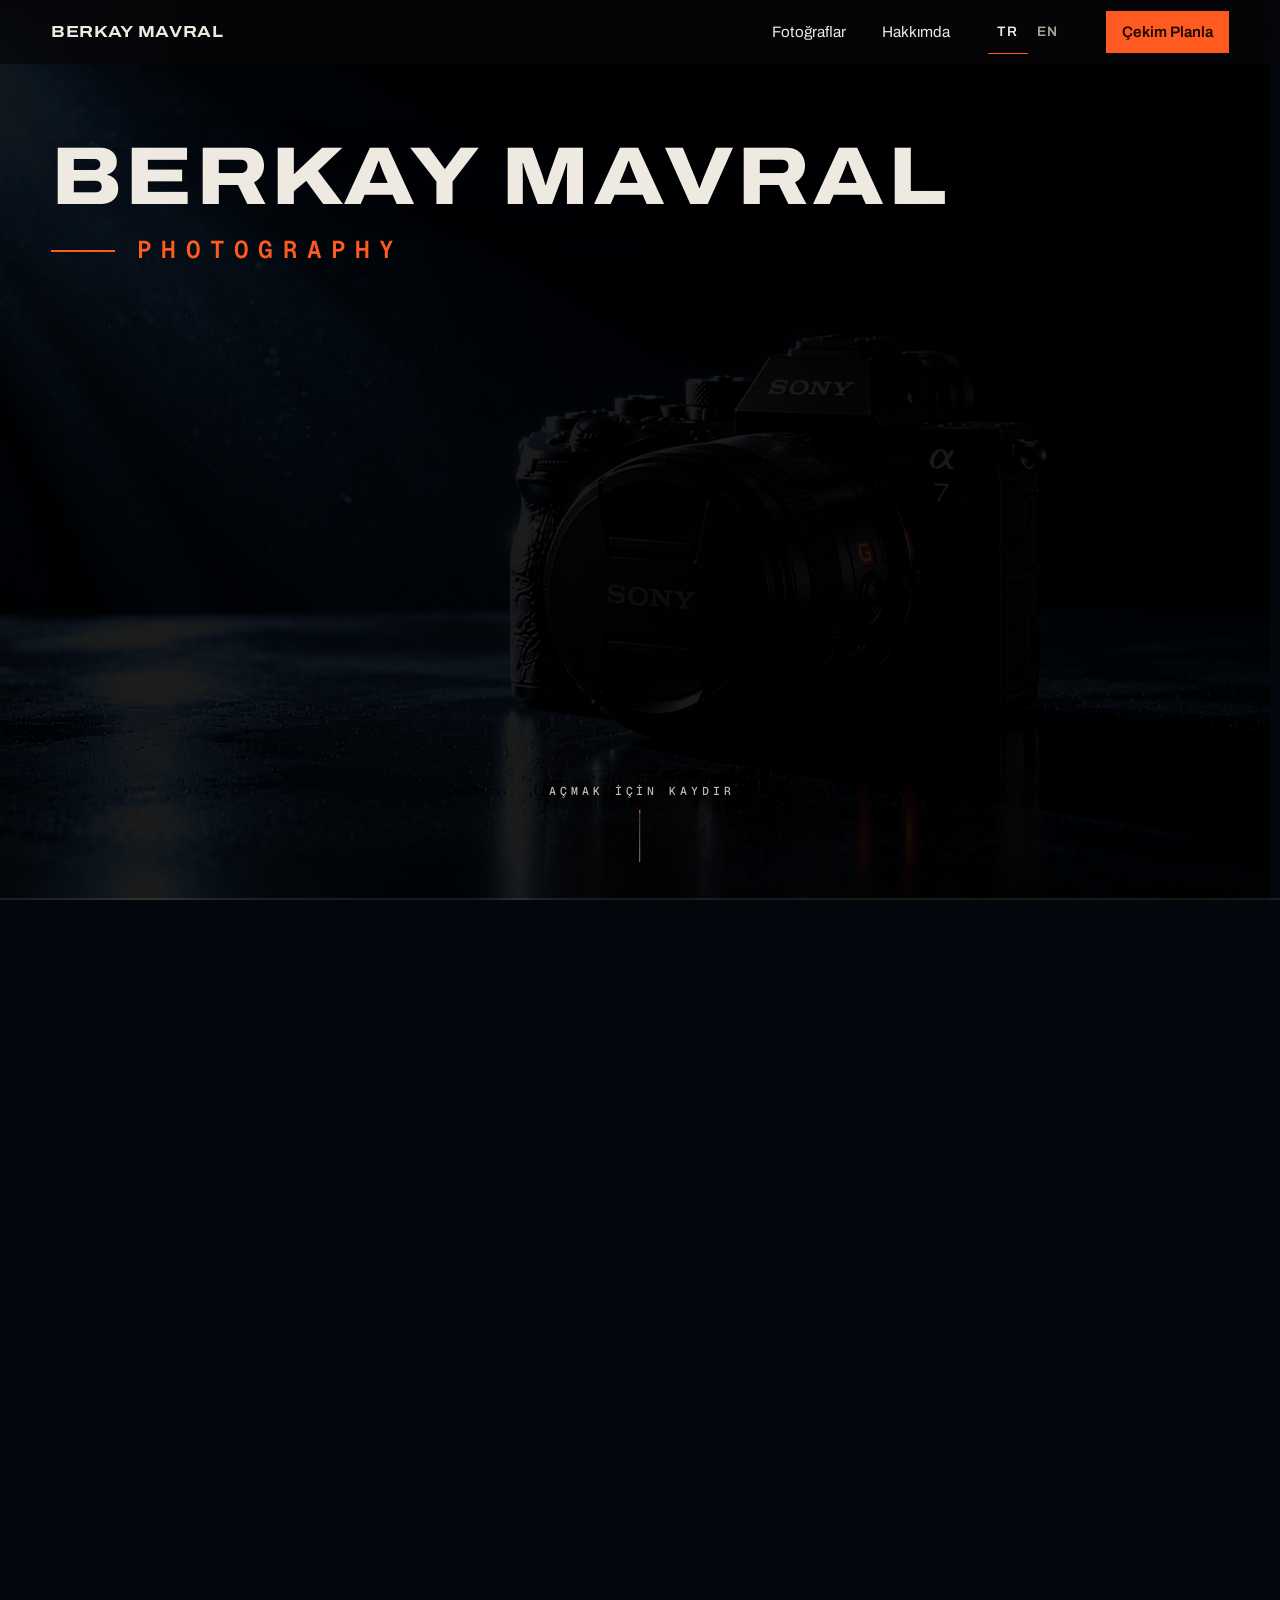
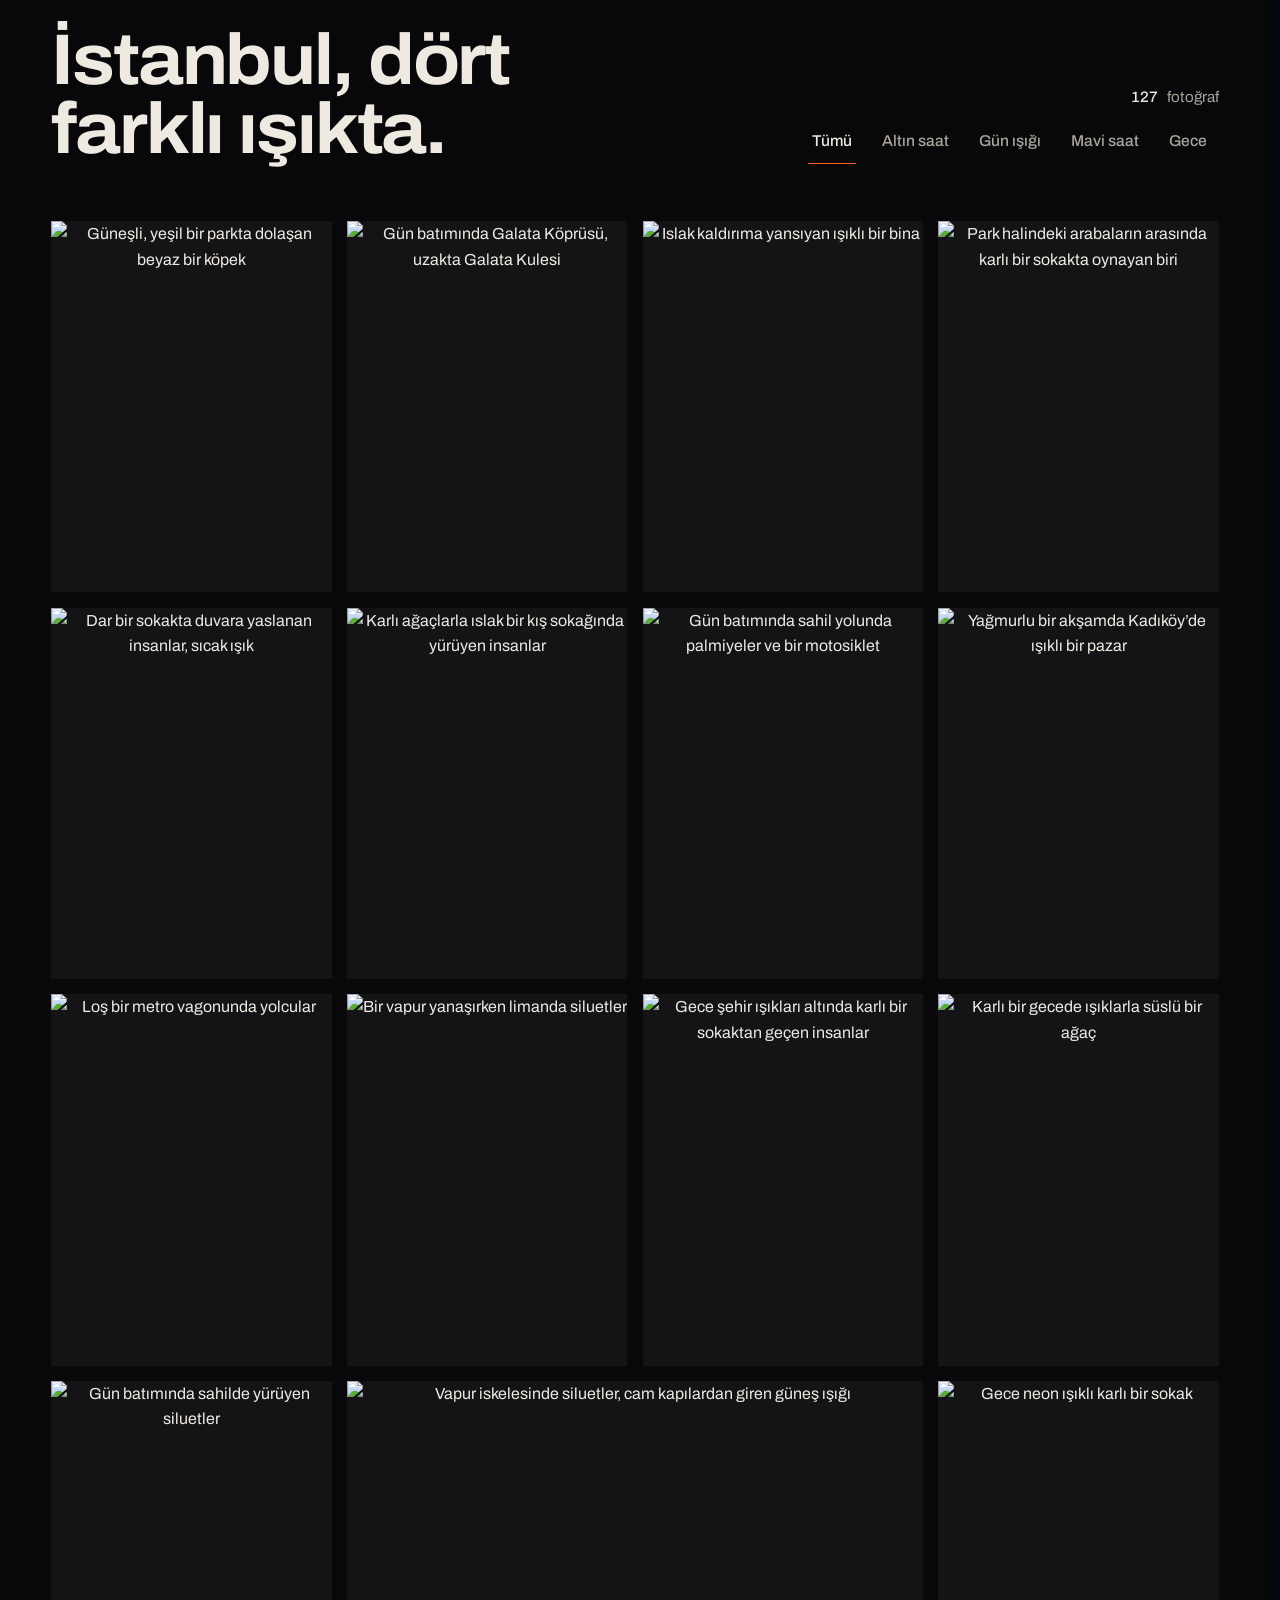
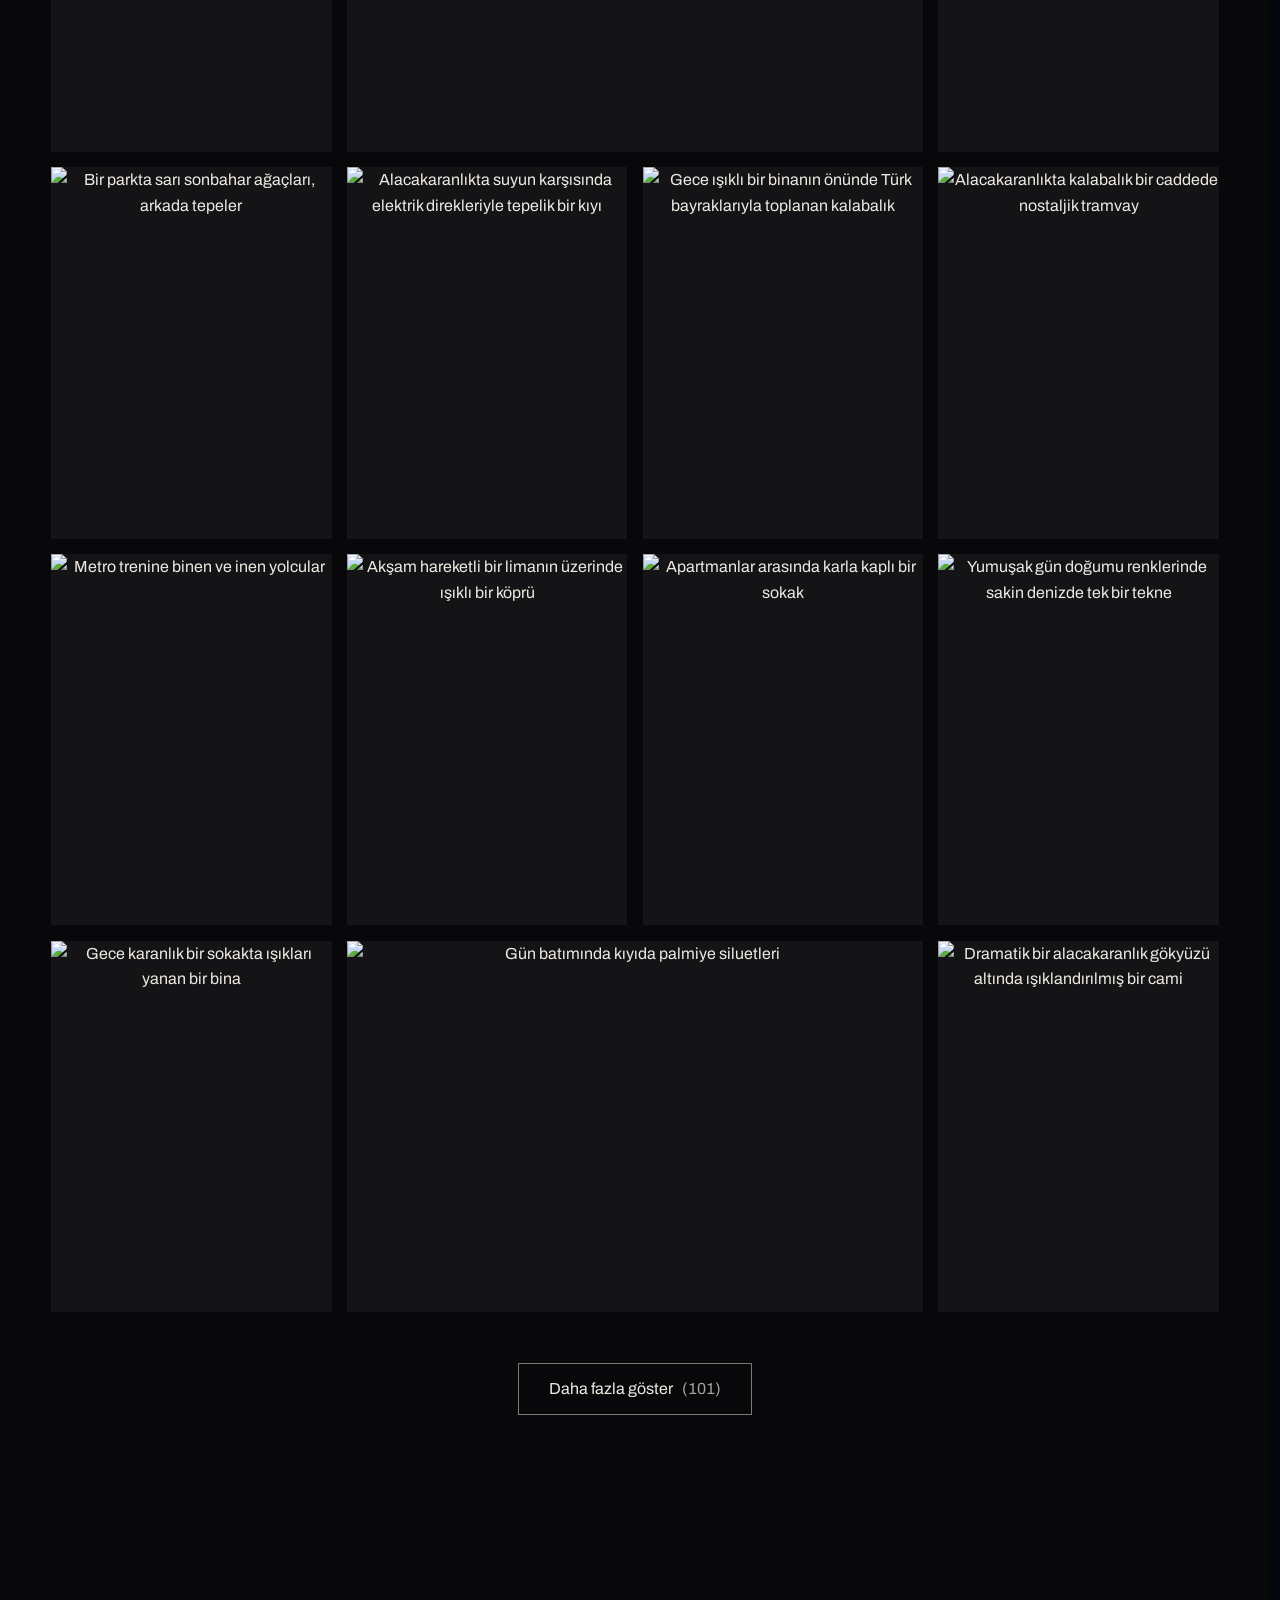
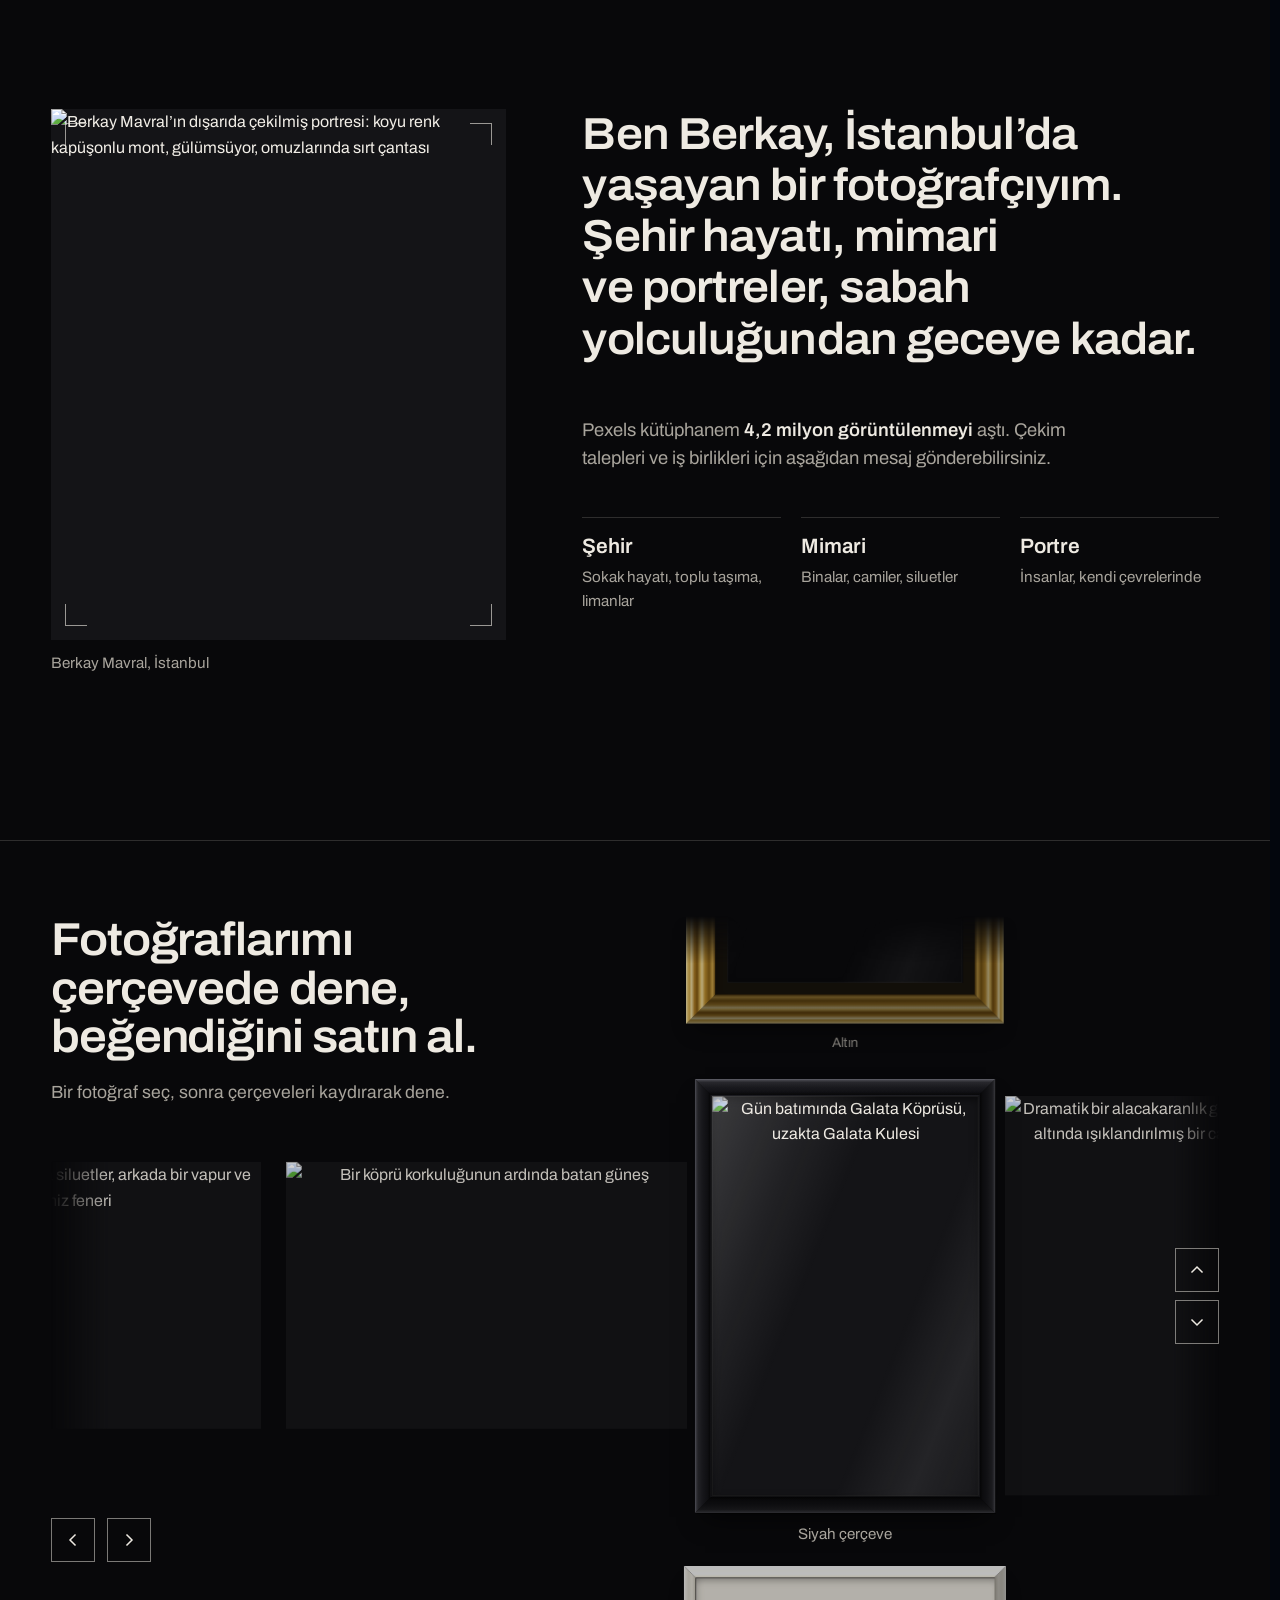
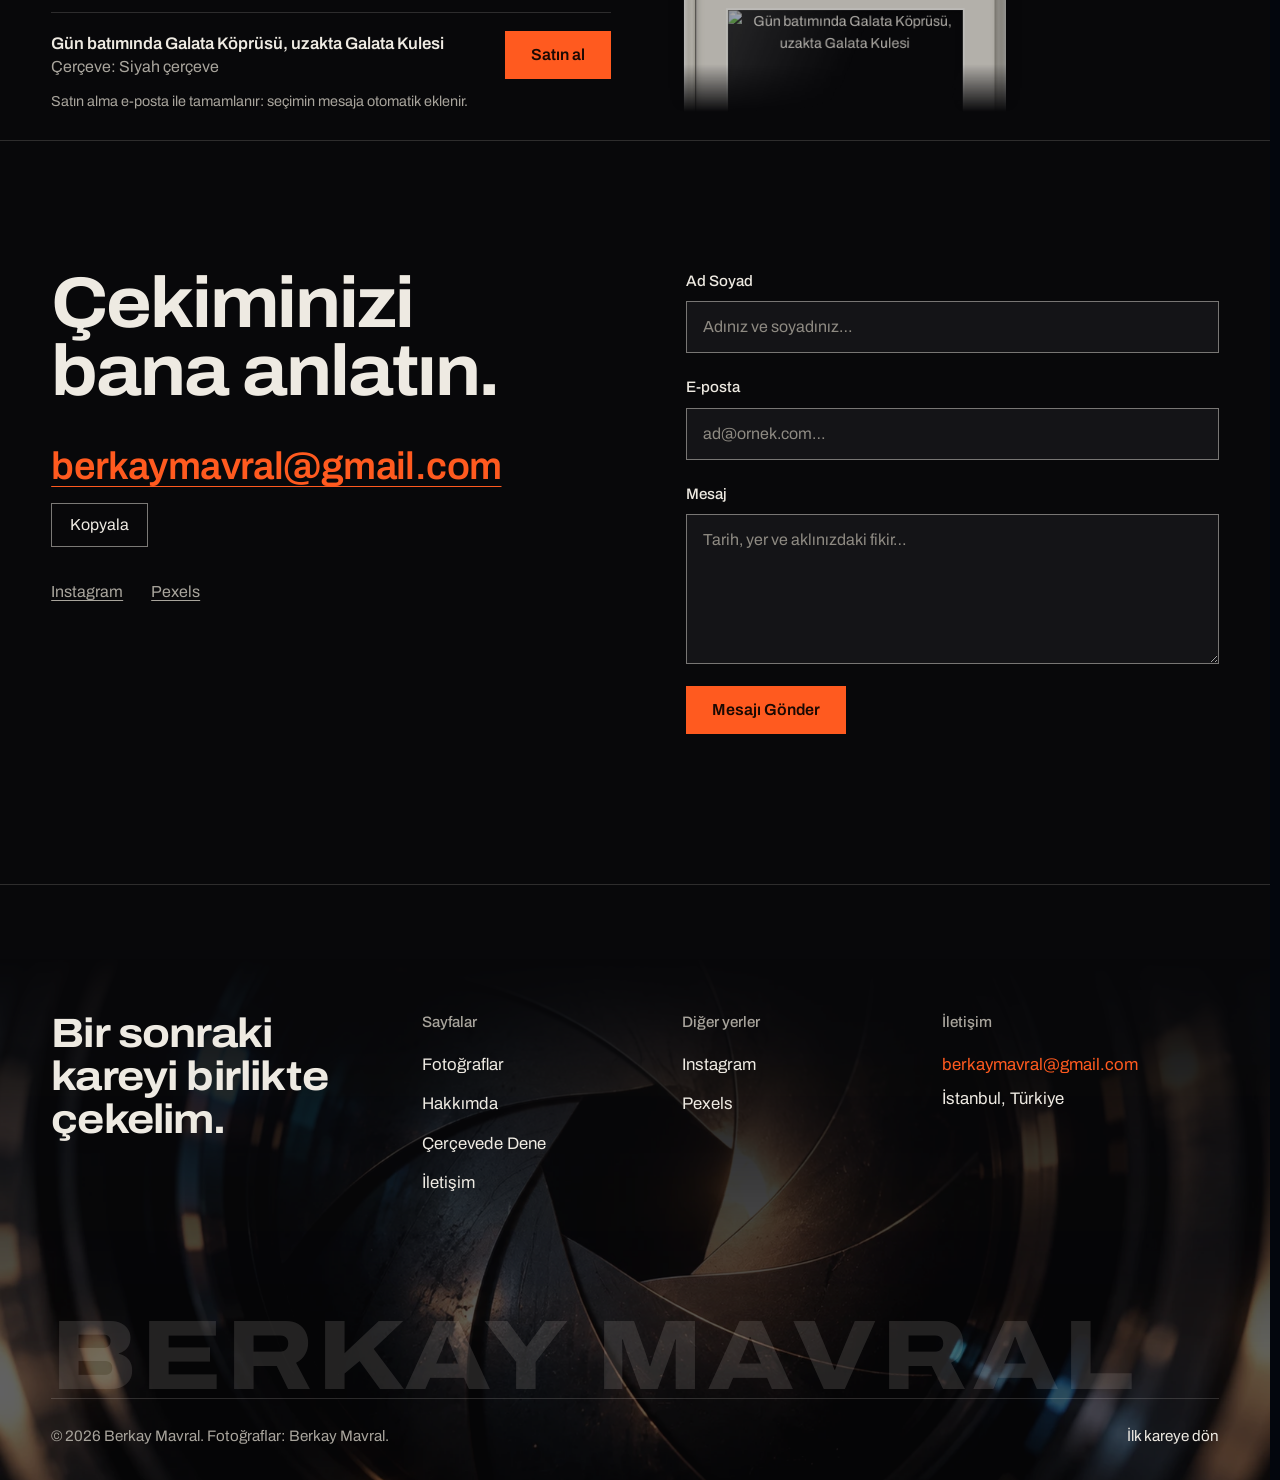
==== index.html @ 92a73eac "v1.17" ====
<!doctype html>
<html lang="tr" translate="no">
<head>
<meta charset="utf-8">
<meta name="viewport" content="width=device-width, initial-scale=1, viewport-fit=cover">
<title data-i18n="title">Berkay Mavral, İstanbul’da Fotoğrafçı</title>
<meta name="description" content="Berkay Mavral’dan, sabah yolculuğundan geceye İstanbul’da sokak ve şehir fotoğrafçılığı." data-i18n-attr="content:desc">
<meta name="color-scheme" content="dark">
<meta name="theme-color" content="#08080a">
<meta property="og:type" content="website">
<meta property="og:title" content="Berkay Mavral Photography">
<meta property="og:site_name" content="Berkay Mavral Photography">
<meta property="og:url" content="https://bm-photography.berkaymavral.workers.dev/">
<meta property="og:locale" content="tr_TR">
<meta property="og:locale:alternate" content="en_US">
<meta property="og:description" content="İstanbul’dan sokak ve şehir fotoğrafçılığı, sabah yolculuğundan geceye." data-i18n-attr="content:ogdesc">
<meta property="og:image" content="https://bm-photography.berkaymavral.workers.dev/media/og-logo.png">
<meta property="og:image:type" content="image/png">
<meta property="og:image:width" content="1200">
<meta property="og:image:height" content="1200">
<meta property="og:image:alt" content="Berkay Mavral Photography">
<meta name="twitter:card" content="summary">
<meta name="twitter:title" content="Berkay Mavral Photography">
<meta name="twitter:image" content="https://bm-photography.berkaymavral.workers.dev/media/og-logo.png">
<link rel="icon" href="data:image/svg+xml,%3Csvg xmlns='http://www.w3.org/2000/svg' viewBox='0 0 64 64'%3E%3Crect width='64' height='64' rx='14' fill='%2308080a'/%3E%3Cpath d='M11 20V44' stroke='%23eeeae2' stroke-width='5.5'/%3E%3Cpath d='M11 22.75H17.6A4.6 4.6 0 0 1 17.6 32H11M11 32H18.6A4.6 4.6 0 0 1 18.6 41.25H11' stroke='%23eeeae2' stroke-width='5.5' fill='none' stroke-linejoin='miter'/%3E%3Cpolygon points='28,44 28,20 33.2,20 42.2,32.6 51.2,20 56.4,20 56.4,44 50.9,44 50.9,28.6 42.2,40.8 33.5,28.6 33.5,44' fill='%23eeeae2'/%3E%3Crect x='8.25' y='49' width='15' height='3' fill='%23ff5a1f'/%3E%3C/svg%3E" type="image/svg+xml">
<link rel="icon" href="media/icons/favicon.ico" sizes="48x48">
<link rel="apple-touch-icon" href="media/icons/apple-touch-icon.png">
<link rel="preconnect" href="https://images.pexels.com" crossorigin>
<link rel="preconnect" href="https://fonts.googleapis.com">
<link rel="preconnect" href="https://fonts.gstatic.com" crossorigin>
<link rel="preload" as="image" href="media/seq/01.webp" imagesrcset="media/seq/01-m.webp 960w, media/seq/01.webp 1672w" imagesizes="100vw" type="image/webp" fetchpriority="high">
<link rel="stylesheet" href="https://fonts.googleapis.com/css2?family=Archivo:wdth,wght@62..125,100..900&family=Geist+Mono:wght@400..600&display=swap">
<script>document.documentElement.classList.add('js')</script>
<noscript><style>.tile[hidden]{display:block}.tile.wide[hidden]{display:block;grid-column:span 2}</style></noscript>
<style>
/* ===== tokens ===== */
@property --r{syntax:'<length>';inherits:true;initial-value:0px}
@property --a{syntax:'<angle>';inherits:true;initial-value:0deg}
@property --boot{syntax:'<length>';inherits:true;initial-value:0px}
@property --aboot{syntax:'<angle>';inherits:true;initial-value:0deg}
@property --k{syntax:'<number>';inherits:false;initial-value:0}
@property --ka{syntax:'<angle>';inherits:false;initial-value:0deg}

:root{
  --black:#08080a; --body:#0d0d10; --panel:#141417; --line:rgba(238,234,226,.16);
  --text:#eeeae2; --muted:#a8a49c; --accent:#ff5a1f; --accent-ink:#1a0903; --danger:#ff9b8a;
  --ease-out:cubic-bezier(.23,1,.32,1); --ease-iris:cubic-bezier(.55,.05,.2,1);
  --gutter:clamp(16px,4vw,56px); --gap:clamp(8px,1.2vw,16px); --nav-h:64px;
  --edge:max(var(--gutter),calc((100vw - 1680px)/2 + var(--gutter)));
  --hold:44vmin; --zs:.62;
  --sans:"Archivo",system-ui,sans-serif; --mono:"Geist Mono",ui-monospace,monospace;
  color-scheme:dark;
}
*,*::before,*::after{box-sizing:border-box}
html{scrollbar-gutter:stable;-webkit-text-size-adjust:100%;-webkit-tap-highlight-color:transparent;background:#03060d}
html.lb-open{overflow:hidden}
/* photographs cannot be dragged out or long-press saved */
img,canvas{-webkit-user-drag:none;user-drag:none;-webkit-touch-callout:none;-webkit-user-select:none;user-select:none}
/* cursor: native cursor hidden on fine pointers, but kept in fields and inside the lightbox */
html.cur-on:not(.lb-open) :not(input):not(textarea):not(select):not(option){cursor:none}
.cur{position:fixed;inset:0;z-index:90;pointer-events:none;opacity:0;transition:opacity .2s ease-out}
.cur.on:not(.hide){opacity:1}
html.lb-open .cur{display:none}
.cur>i{position:absolute;left:0;top:0;border-radius:50%;will-change:transform}
.c-ring{width:30px;height:30px;margin:-15px 0 0 -15px;border:1px solid rgba(255,90,31,.6);transition:border-color .15s ease-out}
.c-dot{width:7px;height:7px;margin:-3.5px 0 0 -3.5px;background:var(--accent);box-shadow:0 0 0 1px rgba(8,8,10,.35);transition:background-color .15s ease-out}
.cur.ink .c-dot{background:var(--black)}
.cur.ink .c-ring{border-color:rgba(8,8,10,.6)}
/* slim scrollbar in the page's own colours */
html{scrollbar-width:thin;scrollbar-color:rgba(238,234,226,.34) #05070d}
::-webkit-scrollbar{width:9px;height:9px}
::-webkit-scrollbar-track{background:#05070d}
::-webkit-scrollbar-thumb{background:rgba(238,234,226,.3);border:3px solid #05070d;border-radius:0;min-height:48px;transition:background-color .2s}
::-webkit-scrollbar-thumb:hover{background:var(--accent)}
::-webkit-scrollbar-corner{background:#05070d}
body{margin:0;background:var(--black);color:var(--text);font:400 1rem/1.6 var(--sans);-webkit-font-smoothing:antialiased;overflow-x:clip}
img{display:block;max-width:100%}
a{color:inherit}
h1,h2,h3,p,ul,dl,dd,figure{margin:0}
ul{padding:0;list-style:none}
button,input,textarea{font:inherit;color:inherit}
button,a,[role=button]{touch-action:manipulation}
button{-webkit-user-select:none;user-select:none;cursor:pointer}
:focus-visible{outline:2px solid var(--accent);outline-offset:3px}
::selection{background:var(--accent);color:var(--accent-ink)}
.skip{position:absolute;left:var(--gutter);top:-80px;background:var(--accent);color:var(--accent-ink);padding:12px 18px;font-weight:600;z-index:90;text-decoration:none}
.skip:focus{top:12px}
.wrap{padding-inline:var(--edge)}
.vh{position:absolute;width:1px;height:1px;overflow:hidden;clip:rect(0 0 0 0);white-space:nowrap}

/* ===== nav ===== */
.nav{position:fixed;inset:0 0 auto 0;z-index:60;height:calc(var(--nav-h) + env(safe-area-inset-top));padding:env(safe-area-inset-top) var(--edge) 0;display:flex;align-items:center;justify-content:space-between}
.nav::before{content:"";position:absolute;inset:0 0 -40px 0;z-index:-1;pointer-events:none;background:linear-gradient(to bottom,rgba(8,8,10,.8) 0,rgba(8,8,10,.4) 60%,rgba(8,8,10,0) 100%)}
.brand:focus-visible{opacity:1!important}
.nav ul .lang{display:flex;align-items:center;gap:0;margin-inline:2px}
.lang button{min-width:40px;min-height:44px;padding:0 8px;background:none;border:0;border-bottom:1px solid transparent;border-radius:0;font:600 .86rem/1 var(--sans);letter-spacing:.06em;color:var(--muted);transition:color 160ms ease,border-color 160ms ease}
.lang button[aria-pressed=true]{color:var(--text);border-bottom-color:var(--accent)}
@media (hover:hover) and (pointer:fine){.lang button:hover{color:var(--text)}}
.brand{font:700 1rem/1 var(--sans);font-stretch:118%;letter-spacing:.04em;text-decoration:none;text-transform:uppercase;white-space:nowrap}
.nav ul{display:flex;align-items:center;gap:clamp(18px,3vw,36px)}
.nav ul a.cta{white-space:nowrap;background:var(--accent);color:var(--accent-ink);padding:9px 16px;text-shadow:none;font-weight:600;transition:background-color 160ms ease,transform 140ms var(--ease-out)}
.nav ul a.cta:active{transform:scale(.97)}
.nav ul a{font-size:.95rem;text-decoration:none;padding:12px 0;display:inline-block;color:var(--text);text-shadow:0 1px 14px rgba(8,8,10,.6);transition:color 160ms ease}
@media (hover:hover) and (pointer:fine){.nav ul a:not(.cta):hover{color:var(--accent)}.nav ul a.cta:hover{background:#ff7340}}
.nav::after{content:"";position:absolute;inset:0;z-index:-1;pointer-events:none;opacity:0;background:rgba(8,8,10,.74);-webkit-backdrop-filter:blur(14px);backdrop-filter:blur(14px);transition:opacity 250ms ease}
.nav.solid::after{opacity:1}
.nav.solid::before{opacity:0}
@media (max-width:520px){.nav ul li:nth-child(-n+2){display:none}.nav ul{gap:16px}.nav ul a.cta{padding:9px 12px;font-size:.88rem}}
@media (max-width:400px){.brand{font-size:.8rem;letter-spacing:.02em}.nav ul a{font-size:.88rem}}
@media (max-width:360px){.brand{font-size:.74rem;letter-spacing:.01em}.nav ul{gap:4px}.lang button{min-width:32px;padding:0 5px;font-size:.8rem}.nav ul a.cta{padding:9px 9px;font-size:.8rem}}

/* ===== buttons ===== */
.btn{display:inline-flex;align-items:center;justify-content:center;min-height:48px;padding:0 26px;border:0;border-radius:0;background:var(--accent);color:var(--accent-ink);font:600 1rem/1 var(--sans);white-space:nowrap;text-decoration:none;transition:transform 140ms var(--ease-out),background-color 160ms ease}
.btn:active{transform:scale(.97)}
@media (hover:hover) and (pointer:fine){.btn:hover{background:#ff7340}}
.textbtn{background:none;border:1px solid rgba(238,234,226,.5);border-radius:0;min-height:44px;padding:0 18px;color:var(--text);transition:border-color 160ms ease,transform 140ms var(--ease-out)}
.textbtn:active{transform:scale(.97)}
@media (hover:hover) and (pointer:fine){.textbtn:hover{border-color:var(--text)}}

/* ===== the iris (diaphragm): seven blades, geometry computed in CSS ===== */
.iris{position:absolute;inset:0;pointer-events:none;
  --rt:max(0px,calc(var(--r) + var(--boot)));
  --at:calc(var(--a) + var(--aboot));
  --L:160vmax}
.iris-base{position:absolute;inset:0;background:#0b0b0d;clip-path:polygon(evenodd, 0 0, 100% 0, 100% 100%, 0 100%, 0 0, calc(50% + var(--rt) * cos(calc(var(--at) + 0.0000deg))) calc(50% + var(--rt) * sin(calc(var(--at) + 0.0000deg))), calc(50% + var(--rt) * cos(calc(var(--at) + 51.4286deg))) calc(50% + var(--rt) * sin(calc(var(--at) + 51.4286deg))), calc(50% + var(--rt) * cos(calc(var(--at) + 102.8571deg))) calc(50% + var(--rt) * sin(calc(var(--at) + 102.8571deg))), calc(50% + var(--rt) * cos(calc(var(--at) + 154.2857deg))) calc(50% + var(--rt) * sin(calc(var(--at) + 154.2857deg))), calc(50% + var(--rt) * cos(calc(var(--at) + 205.7143deg))) calc(50% + var(--rt) * sin(calc(var(--at) + 205.7143deg))), calc(50% + var(--rt) * cos(calc(var(--at) + 257.1429deg))) calc(50% + var(--rt) * sin(calc(var(--at) + 257.1429deg))), calc(50% + var(--rt) * cos(calc(var(--at) + 308.5714deg))) calc(50% + var(--rt) * sin(calc(var(--at) + 308.5714deg))), calc(50% + var(--rt) * cos(calc(var(--at) + 0.0000deg))) calc(50% + var(--rt) * sin(calc(var(--at) + 0.0000deg))), 0 0)}
.iris-rim{position:absolute;inset:0;background:rgba(238,234,226,.55);clip-path:polygon(evenodd, calc(50% + (var(--rt) + 2px) * cos(calc(var(--at) + 0.0000deg))) calc(50% + (var(--rt) + 2px) * sin(calc(var(--at) + 0.0000deg))), calc(50% + (var(--rt) + 2px) * cos(calc(var(--at) + 51.4286deg))) calc(50% + (var(--rt) + 2px) * sin(calc(var(--at) + 51.4286deg))), calc(50% + (var(--rt) + 2px) * cos(calc(var(--at) + 102.8571deg))) calc(50% + (var(--rt) + 2px) * sin(calc(var(--at) + 102.8571deg))), calc(50% + (var(--rt) + 2px) * cos(calc(var(--at) + 154.2857deg))) calc(50% + (var(--rt) + 2px) * sin(calc(var(--at) + 154.2857deg))), calc(50% + (var(--rt) + 2px) * cos(calc(var(--at) + 205.7143deg))) calc(50% + (var(--rt) + 2px) * sin(calc(var(--at) + 205.7143deg))), calc(50% + (var(--rt) + 2px) * cos(calc(var(--at) + 257.1429deg))) calc(50% + (var(--rt) + 2px) * sin(calc(var(--at) + 257.1429deg))), calc(50% + (var(--rt) + 2px) * cos(calc(var(--at) + 308.5714deg))) calc(50% + (var(--rt) + 2px) * sin(calc(var(--at) + 308.5714deg))), calc(50% + (var(--rt) + 2px) * cos(calc(var(--at) + 0.0000deg))) calc(50% + (var(--rt) + 2px) * sin(calc(var(--at) + 0.0000deg))), calc(50% + var(--rt) * cos(calc(var(--at) + 0.0000deg))) calc(50% + var(--rt) * sin(calc(var(--at) + 0.0000deg))), calc(50% + var(--rt) * cos(calc(var(--at) + 51.4286deg))) calc(50% + var(--rt) * sin(calc(var(--at) + 51.4286deg))), calc(50% + var(--rt) * cos(calc(var(--at) + 102.8571deg))) calc(50% + var(--rt) * sin(calc(var(--at) + 102.8571deg))), calc(50% + var(--rt) * cos(calc(var(--at) + 154.2857deg))) calc(50% + var(--rt) * sin(calc(var(--at) + 154.2857deg))), calc(50% + var(--rt) * cos(calc(var(--at) + 205.7143deg))) calc(50% + var(--rt) * sin(calc(var(--at) + 205.7143deg))), calc(50% + var(--rt) * cos(calc(var(--at) + 257.1429deg))) calc(50% + var(--rt) * sin(calc(var(--at) + 257.1429deg))), calc(50% + var(--rt) * cos(calc(var(--at) + 308.5714deg))) calc(50% + var(--rt) * sin(calc(var(--at) + 308.5714deg))), calc(50% + var(--rt) * cos(calc(var(--at) + 0.0000deg))) calc(50% + var(--rt) * sin(calc(var(--at) + 0.0000deg))), calc(50% + (var(--rt) + 2px) * cos(calc(var(--at) + 0.0000deg))) calc(50% + (var(--rt) + 2px) * sin(calc(var(--at) + 0.0000deg))))}
@media (hover:hover) and (pointer:fine){.iris{filter:drop-shadow(0 0 16px rgba(0,0,0,.65))}}
.blade{position:absolute;inset:0;
  --p0:calc(var(--at) + var(--i) * 51.4286deg);
  --p1:calc(var(--p0) + 51.4286deg);
  --g0:calc(var(--p0) + 115.7143deg);
  --g1:calc(var(--p1) + 115.7143deg);
  background:linear-gradient(calc(var(--g0) + 90deg),#252b38 0,#12161e 32%,#07090d 100%);
  clip-path:polygon(
    calc(50% + var(--rt) * cos(var(--p0)) - var(--L) * cos(var(--g0))) calc(50% + var(--rt) * sin(var(--p0)) - var(--L) * sin(var(--g0))),
    calc(50% + var(--rt) * cos(var(--p1))) calc(50% + var(--rt) * sin(var(--p1))),
    calc(50% + var(--rt) * cos(var(--p1)) - var(--L) * cos(var(--g1))) calc(50% + var(--rt) * sin(var(--p1)) - var(--L) * sin(var(--g1))))}
.blade:nth-child(even){background:linear-gradient(calc(var(--g0) + 90deg),#2c3342 0,#151a23 36%,#090b10 100%)}


/* ===== hero: the camera sequence, driven by scroll ===== */
.hero{position:relative;height:522svh;background:#03060d}
.stage{position:sticky;top:0;height:100svh;overflow:clip;isolation:isolate;background:#03060d}
.seq{position:absolute;inset:0;transform-origin:50% 50%}
.seq-plate{position:absolute;inset:0;overflow:hidden;background:#03060d}
.seq-plate img{width:100%;height:100%;object-fit:cover;object-position:46% 55%;display:block;transform-origin:50% 50%}
.seq-poster,.seq-cv{position:absolute;inset:0;width:100%;height:100%;object-fit:cover;display:block}
@media (orientation:portrait){.seq-poster{object-position:60% 50%}}
.seq-cv{opacity:0;transition:opacity 400ms ease}
.seq.ready .seq-cv{opacity:1}
.seq.ready .seq-poster{visibility:hidden}
.wall{position:absolute;inset:0;perspective:1600px;perspective-origin:50% 42%;overflow:hidden;pointer-events:none}
.wi{position:absolute;left:var(--l);top:var(--t);width:var(--w);aspect-ratio:var(--ar);margin:0;overflow:hidden;background:var(--panel);transform:rotateY(var(--ry,0deg));box-shadow:0 2vmin 5vmin rgba(0,0,0,.6);opacity:0}
.wi img{width:100%;height:100%;object-fit:cover}
.wi.hero{left:0;top:0;width:100vw;height:100svh;aspect-ratio:auto;box-shadow:none;transform:none;z-index:3;opacity:0;--hl:27vw;--ht:calc((100svh - 30.7vw) / 2 - 8svh);--hw:46vw;--hh:30.7vw;--hs:1;contain:layout paint}
@media (orientation:portrait){.wi.hero{--hl:12vw;--ht:30svh;--hw:76vw;--hh:52vw;--hs:1}}
.wi.hero img{object-position:46% 55%;transform-origin:50% 50%}
.s1{--l:5vw;--t:12svh;--w:15vw;--ar:.667;--ry:20deg}
.s2{--l:2vw;--t:50svh;--w:21vw;--ar:1.5;--ry:20deg}
.s3{--l:22vw;--t:9svh;--w:12.5vw;--ar:.667;--ry:12deg}
.s4{--l:38vw;--t:7svh;--w:11vw;--ar:.667;--ry:6deg}
.s5{--l:77vw;--t:48svh;--w:21vw;--ar:1.5;--ry:-20deg}
.s6{--l:80vw;--t:12svh;--w:15vw;--ar:.667;--ry:-20deg}
.s7{--l:62vw;--t:9svh;--w:12vw;--ar:.667;--ry:-10deg}
.s8{display:none}
@media (orientation:portrait){
  .s1{--l:-4vw;--t:6svh;--w:27vw;--ry:16deg}.s2{--l:-6vw;--t:52svh;--w:38vw;--ry:16deg}
  .s3{--l:26vw;--t:-2svh;--w:23vw;--ry:6deg}.s4{--l:60vw;--t:3svh;--w:22vw;--ry:-6deg}
  .s5{--l:68vw;--t:52svh;--w:38vw;--ry:-16deg}.s6{--l:80vw;--t:20svh;--w:26vw;--ry:-16deg}
  .s7{--l:50vw;--t:-4svh;--w:20vw;--ry:-8deg}.s8{display:block;--l:62vw;--t:66svh;--w:24vw;--ry:-12deg}
}
.shade{position:absolute;inset:0;pointer-events:none;opacity:0;background:linear-gradient(to top,rgba(8,8,10,.92) 0,rgba(8,8,10,.55) 34%,rgba(8,8,10,0) 62%);z-index:4}
.hud{position:absolute;inset:0;pointer-events:none;z-index:5;font:500 .8rem/1 var(--mono);letter-spacing:.06em;font-variant-numeric:tabular-nums;opacity:0}
.bk{position:absolute;width:22px;height:22px;border:1px solid rgba(238,234,226,.55)}
.bk.tl{left:var(--edge);top:calc(var(--nav-h) + 20px);border-width:1px 0 0 1px}
.bk.tr{right:var(--edge);top:calc(var(--nav-h) + 20px);border-width:1px 1px 0 0}
.bk.bl{left:var(--edge);bottom:20px;border-width:0 0 1px 1px}
.bk.br{right:var(--edge);bottom:20px;border-width:0 1px 1px 0}
.hud-bar{position:absolute;left:calc(var(--edge) + 36px);right:calc(var(--edge) + 36px);bottom:26px;display:flex;align-items:center;color:rgba(238,234,226,.85)}
.fstop{position:relative;display:inline-block;min-width:5ch;color:var(--accent);font-size:1rem}
.fstop span{position:absolute;left:0;top:50%;translate:0 -50%;opacity:0;white-space:nowrap}
.fstop span:last-child{position:static;translate:none;visibility:hidden}
/* the opening name: big at the top left, then it travels up into the nav brand as you scroll */
.hn{position:fixed;left:var(--edge);top:calc(var(--nav-h) + 8svh);z-index:61;pointer-events:none;transform-origin:0 0;--k:.12;--dx:0px;--dy:-9svh}
.hn-name{display:block;font:800 min(6.4vw,7.6rem)/1 var(--sans);font-stretch:118%;letter-spacing:.04em;text-transform:uppercase;white-space:nowrap;color:var(--text);text-shadow:0 2px 30px rgba(3,6,14,.55)}
.hn-sub{display:flex;align-items:center;gap:.9em;margin-top:clamp(10px,1.6vw,22px);font:600 clamp(.9rem,1.9vw,1.75rem)/1 var(--mono);letter-spacing:.38em;text-transform:uppercase;color:var(--accent)}
.hn-sub::before{content:"";width:clamp(36px,5vw,84px);height:2px;background:currentColor;flex:none}
/* scroll cue: the same viewfinder language as the HUD (mono caps, hairline, accent dot); it leaves as soon as you scroll */
.cue{position:fixed;left:50%;bottom:clamp(22px,4.2svh,40px);translate:-50% 0;z-index:59;pointer-events:none}
.cue-in{display:grid;justify-items:center;gap:14px;animation:cueIn .9s var(--ease-out) 1.5s both}
.cue-t{font:500 .72rem/1 var(--mono);letter-spacing:.34em;text-transform:uppercase;color:rgba(238,234,226,.78);padding-left:.34em;text-shadow:0 1px 14px rgba(3,6,14,.9)}
.cue-l{position:relative;width:1px;height:clamp(34px,6svh,52px);background:rgba(238,234,226,.28);overflow:hidden}
.cue-l::after{content:"";position:absolute;left:-1px;top:0;width:3px;height:3px;border-radius:50%;background:var(--accent);box-shadow:0 0 10px 1px rgba(255,90,31,.75);animation:cueDot 2.1s cubic-bezier(.65,0,.35,1) 2s infinite}
.cue-l::before{content:"";position:absolute;inset:0;background:linear-gradient(to bottom,transparent,rgba(238,234,226,.55));transform-origin:top;animation:cueLine 2.1s cubic-bezier(.65,0,.35,1) 2s infinite}
@keyframes cueIn{from{opacity:0;translate:0 10px}to{opacity:1;translate:0 0}}
@keyframes cueDot{0%{top:-4px;opacity:0}15%{opacity:1}85%{opacity:1}100%{top:calc(100% + 1px);opacity:0}}
@keyframes cueLine{0%{transform:scaleY(0)}60%{transform:scaleY(1);opacity:1}100%{transform:scaleY(1);opacity:0}}
@media (max-height:520px) and (orientation:landscape){.cue{display:none}}
/* page progress: a hairline at the bottom edge that opens from the centre, where the scroll cue left off */
.prog{display:none;position:fixed;inset:auto 0 env(safe-area-inset-bottom,0px) 0;height:2px;z-index:58;pointer-events:none;background:rgba(238,234,226,.1)}
.prog i{position:absolute;inset:0;background:var(--accent);transform:scaleX(0);transform-origin:50% 50%;box-shadow:0 0 12px rgba(255,90,31,.55)}
html.lb-open .prog{opacity:0!important}
.hero-copy{position:absolute;inset:auto 0 0 0;z-index:6;display:grid;grid-template-columns:repeat(12,minmax(0,1fr));gap:24px var(--gap);align-items:end;padding:0 var(--edge) 84px;opacity:0;visibility:hidden}
.hl{grid-column:1/9;font:700 clamp(2.5rem,6.6vw,6rem)/.94 var(--sans);font-stretch:112%;letter-spacing:-.025em;text-wrap:balance}
.hero-side{grid-column:9/13;display:grid;gap:20px;justify-items:start;padding-bottom:.4rem}
.hero-side p{color:rgba(238,234,226,.9);font-size:1.1rem;max-width:30ch;text-wrap:pretty}
@media (max-width:1100px){.hl,.hero-side{grid-column:1/-1}.hero-side p{max-width:40ch}}
@media (max-width:820px){.hero-copy{gap:18px;padding-bottom:76px}.hl{font-size:clamp(2.5rem,13vw,4.4rem)}}
@media (max-height:520px) and (orientation:landscape){.hero-copy{padding-bottom:58px;gap:10px}.hl{font-size:clamp(1.8rem,9vh,3rem)}.hero-side p{font-size:.95rem}.hn-sub,.bk{display:none}}

/* hero motion: tied to scroll, no scripts here. Windows are in svh of the 422svh pin. The frames themselves are blended in app.js. */
@supports (animation-timeline:scroll()){
  .prog{display:block;animation:progIn linear both;animation-timeline:scroll(root);animation-range:9svh 15svh}
  .prog i{animation:progFill linear both;animation-timeline:scroll(root);animation-range:9svh 100%}
  @keyframes progIn{from{opacity:0}to{opacity:1}}
  @keyframes progFill{from{transform:scaleX(0)}to{transform:scaleX(1)}}
  @media (prefers-reduced-motion:no-preference){
    .seq{animation:aSeq linear both;animation-timeline:scroll(root);animation-range:0 422svh}
    .seq-plate img{animation:aPlate linear both;animation-timeline:scroll(root);animation-range:0 422svh}
    .wi.hero{animation:aHero linear both;animation-timeline:scroll(root);animation-range:0 422svh}
    .wi.hero img{animation:aHeroImg linear both;animation-timeline:scroll(root);animation-range:0 422svh}
    .wi:not(.hero){animation:wallIn linear both;animation-timeline:scroll(root);animation-range:calc(var(--s) * 1svh) calc(var(--e) * 1svh)}
    .shade{animation:shadeWin linear both;animation-timeline:scroll(root);animation-range:0 422svh}
    .hero-copy{animation:copyWin linear both;animation-timeline:scroll(root);animation-range:0 422svh}
    .hud{animation:hudWin linear both;animation-timeline:scroll(root);animation-range:0 422svh}
    .hn{animation:hnMove linear both;animation-timeline:scroll(root);animation-range:0 58svh}
    .hn-sub{animation:hnSub linear both;animation-timeline:scroll(root);animation-range:0 26svh}
    .brand{animation:brandIn linear both;animation-timeline:scroll(root);animation-range:0 58svh}
    .cue{animation:cueOut linear both;animation-timeline:scroll(root);animation-range:0 9svh}
    .seq-poster{animation:posterBoot 2.2s var(--ease-out) both}
    .fstop span:not(:last-child){animation:stopShow linear;animation-timeline:scroll(root)}
    .fstop span:nth-child(1){animation-range:167.9svh 187.9svh}
    .fstop span:nth-child(2){animation-range:187.9svh 199.5svh}
    .fstop span:nth-child(3){animation-range:199.5svh 208.7svh}
    .fstop span:nth-child(4){animation-range:208.7svh 218svh}
    .fstop span:nth-child(5){animation-range:218svh 227.2svh}
    .fstop span:nth-child(6){animation-range:227.2svh 233.2svh}
    .fstop span:nth-child(7){animation-range:233.2svh 237.8svh}
    .fstop span:nth-child(8){animation-range:237.8svh 422svh;animation-name:stopLast;animation-fill-mode:forwards}
  }
  @keyframes posterBoot{from{scale:1.06;opacity:0}to{scale:1;opacity:1}}
  @keyframes aPlate{0%,43.47%{transform:scale(1.4)}70.06%,100%{transform:scale(1)}}
  @keyframes aSeq{0%,70.06%{opacity:1}71.88%,100%{opacity:0}}
  @keyframes aHero{0%,62.39%{opacity:0;left:0;top:0;width:100vw;height:100svh}68.59%{opacity:1;left:0;top:0;width:100vw;height:100svh}84.48%{left:0;top:0;width:100vw;height:100svh}91.78%,100%{opacity:1;left:var(--hl);top:var(--ht);width:var(--hw);height:var(--hh)}}
  @keyframes aHeroImg{0%,62.39%{transform:scale(var(--hs))}76.26%,100%{transform:scale(1)}}
  @keyframes wallIn{
    from{opacity:0;transform:translate3d(calc(50vw - var(--l) - var(--w) / 2),calc(50svh - var(--t)),-700px) scale(.2) rotateY(0deg)}
    to{opacity:1;transform:rotateY(var(--ry,0deg))}}
  @keyframes shadeWin{0%,70.79%{opacity:0}80.83%,100%{opacity:1}}
  @keyframes copyWin{
    0%,75.53%{opacity:0;visibility:hidden;translate:0 24px}
    75.72%{visibility:visible}
    80.83%,100%{opacity:1;visibility:visible;translate:0 0}}
  @keyframes hudWin{0%,35.60%{opacity:0}40.17%,100%{opacity:1}}
  @keyframes hnMove{0%{translate:0 0;scale:1;opacity:1}6%{translate:0 0;scale:1;opacity:1}90%{opacity:1}100%{translate:var(--dx) var(--dy);scale:var(--k);opacity:0}}
  @keyframes hnSub{0%,8%{opacity:1;translate:0 0}100%{opacity:0;translate:0 -14px}}
  @keyframes brandIn{0%,90%{opacity:0}100%{opacity:1}}
  @keyframes cueOut{from{opacity:1;translate:-50% 0}to{opacity:0;translate:-50% 12px}}
  @keyframes stopShow{0%,100%{opacity:1}}
  @keyframes stopLast{0%,100%{opacity:1}}
}
/* no scroll timelines, or reduced motion: a static, already-open frame with the first photograph */
@supports not (animation-timeline:scroll()){
  .hero{height:100svh}.seq,.seq-plate,.hud,.hn,.cue,.wi:not(.hero){display:none}.wall{position:absolute;inset:0;perspective:none}.wi.hero{opacity:1}.wi.hero img{transform:none}.hero-copy{opacity:1;visibility:visible}.shade{opacity:1}
}
@media (prefers-reduced-motion:reduce){
  .hero{height:100svh}.seq,.seq-plate,.hud,.hn,.cue,.wi:not(.hero){display:none}.wall{position:absolute;inset:0;perspective:none}.wi.hero{opacity:1}.wi.hero img{transform:none}.hero-copy{opacity:1;visibility:visible}.shade{opacity:1}
}

/* outro photo */
.outro .fr{position:absolute;inset:0;overflow:hidden;background:var(--panel)}
.outro .fr img{width:100%;height:100%;object-fit:cover}



/* ===== frames (the contact sheet) ===== */
.frames{background:var(--black);padding-block:clamp(88px,10vw,150px)}
.frames-head{display:grid;grid-template-columns:minmax(0,1fr) auto;align-items:end;gap:28px 56px;margin-bottom:clamp(32px,4.5vw,64px)}
.fh-side{display:grid;gap:14px;justify-items:end}
.count{margin:0;font-size:.95rem;line-height:1;color:var(--muted)}
.count b{color:var(--text);font-weight:500;font-variant-numeric:tabular-nums;margin-right:.4em}
@media (max-width:820px){.frames-head{grid-template-columns:1fr}.fh-side{justify-items:start}.filters{justify-content:flex-start}.filters button:first-child{margin-left:-4px}}
.frames h2,.about h2.vh+*{margin:0}
.frames h2{max-width:10em;font:700 clamp(2.4rem,5.6vw,5.2rem)/.96 var(--sans);font-stretch:108%;letter-spacing:-.03em;text-wrap:balance}
.filters{display:flex;flex-wrap:wrap;justify-content:flex-end;gap:0 6px}
.filters button{background:none;border:0;border-bottom:1px solid transparent;border-radius:0;min-height:44px;padding:0 4px;margin-inline:8px;font:500 .98rem/1 var(--sans);color:var(--muted);transition:color 160ms ease,border-color 160ms ease}
.filters button[aria-pressed=true]{color:var(--text);border-bottom-color:var(--accent)}
@media (hover:hover) and (pointer:fine){.filters button:hover{color:var(--text)}}
.grid{display:grid;grid-template-columns:repeat(4,minmax(0,1fr));grid-auto-rows:clamp(260px,29vw,430px);grid-auto-flow:dense;gap:var(--gap)}
.tile{position:relative;min-width:0;min-height:0}
.tile.wide{grid-column:span 2}
.tile[hidden]{display:none}
.more-wrap{display:flex;justify-content:center;margin-top:clamp(32px,4vw,56px)}
.more{min-height:52px;padding:0 30px;font-size:1rem;touch-action:manipulation;transition:border-color 160ms ease,transform 140ms var(--ease-out),background-color 160ms ease}
.more[hidden]{display:none}
.more:active{transform:scale(.97)}
.more-n{margin-left:6px;color:var(--muted);font-variant-numeric:tabular-nums}
@media (hover:hover) and (pointer:fine){.more:hover{border-color:var(--accent)}}
.shot{position:relative;display:block;width:100%;height:100%;padding:0;border:0;border-radius:0;background:var(--panel);overflow:hidden;cursor:zoom-in;--k:1.7;--ka:0deg}
.shot::after{content:attr(data-cap);position:absolute;inset:auto 0 0 0;padding:44px 16px 14px;text-align:left;font:400 .85rem/1.35 var(--sans);color:var(--text);background:linear-gradient(to top,rgba(8,8,10,.88),rgba(8,8,10,0));opacity:0;translate:0 6px;transition:opacity 220ms ease,translate 220ms var(--ease-out);pointer-events:none}
@media (hover:hover) and (pointer:fine){.shot:hover::after{opacity:1;translate:0 0}}
.shot:focus-visible::after{opacity:1;translate:0 0}
.shot .ph{position:relative;display:block;width:100%;height:100%}
.shot img{width:100%;height:100%;object-fit:cover;transition:transform 400ms var(--ease-out),filter 400ms ease}
@media (hover:hover) and (pointer:fine){.shot:hover img{transform:scale(1.03)}}
/* aperture reveal: a seven-sided hole opens on each photo as it enters the page */
.js .tile .shot{--k:.12;--ka:-24deg;clip-path:polygon(calc(50% + 50% * var(--k) * cos(calc(var(--ka) + 0.0000deg))) calc(50% + 50% * var(--k) * sin(calc(var(--ka) + 0.0000deg))), calc(50% + 50% * var(--k) * cos(calc(var(--ka) + 51.4286deg))) calc(50% + 50% * var(--k) * sin(calc(var(--ka) + 51.4286deg))), calc(50% + 50% * var(--k) * cos(calc(var(--ka) + 102.8571deg))) calc(50% + 50% * var(--k) * sin(calc(var(--ka) + 102.8571deg))), calc(50% + 50% * var(--k) * cos(calc(var(--ka) + 154.2857deg))) calc(50% + 50% * var(--k) * sin(calc(var(--ka) + 154.2857deg))), calc(50% + 50% * var(--k) * cos(calc(var(--ka) + 205.7143deg))) calc(50% + 50% * var(--k) * sin(calc(var(--ka) + 205.7143deg))), calc(50% + 50% * var(--k) * cos(calc(var(--ka) + 257.1429deg))) calc(50% + 50% * var(--k) * sin(calc(var(--ka) + 257.1429deg))), calc(50% + 50% * var(--k) * cos(calc(var(--ka) + 308.5714deg))) calc(50% + 50% * var(--k) * sin(calc(var(--ka) + 308.5714deg))));transition:--k 580ms cubic-bezier(.4,0,.2,1),--ka 580ms cubic-bezier(.4,0,.2,1)}
.js .tile.in .shot{--k:1.7;--ka:0deg}
.js .tile.done .shot{clip-path:none}
.js .grid.closing .tile .shot{--k:.12;--ka:-24deg;transition-duration:260ms;transition-delay:0ms!important}
@media (min-width:1001px){.grid[data-f=dark]{grid-template-columns:repeat(3,minmax(0,1fr))}}
@media (max-width:1000px){.grid{grid-template-columns:repeat(3,minmax(0,1fr));grid-auto-rows:clamp(220px,36vw,380px)}}
@media (max-width:640px){.grid,.grid[data-f=dark]{grid-template-columns:repeat(2,minmax(0,1fr));grid-auto-rows:clamp(210px,62vw,340px)}}

/* ===== about ===== */
.about{background:var(--black);padding-block:clamp(96px,13vw,200px)}
.about-grid{display:grid;grid-template-columns:minmax(0,5fr) minmax(0,7fr);gap:clamp(32px,6vw,112px);align-items:start}
.portrait{position:sticky;top:calc(var(--nav-h) + 28px);margin:0}
.portrait-frame{position:relative;aspect-ratio:6/7;overflow:hidden;background:var(--panel)}
.portrait-frame img{width:100%;height:100%;object-fit:cover;filter:saturate(.88) contrast(1.04)}
.pk{position:absolute;width:22px;height:22px;border:1px solid rgba(238,234,226,.62);pointer-events:none}
.pk.tl{left:14px;top:14px;border-width:1px 0 0 1px}.pk.tr{right:14px;top:14px;border-width:1px 1px 0 0}
.pk.bl{left:14px;bottom:14px;border-width:0 0 1px 1px}.pk.br{right:14px;bottom:14px;border-width:0 1px 1px 0}
.portrait figcaption{margin-top:14px;font-size:.95rem;line-height:1.3;color:var(--muted)}
.lead{font:600 clamp(1.8rem,3.5vw,3.3rem)/1.14 var(--sans);font-stretch:106%;letter-spacing:-.02em;max-width:22em;text-wrap:balance;margin:0}
.lead .w{display:inline}
.about-note{margin:clamp(32px,4vw,56px) 0 0;color:var(--muted);font-size:1.15rem;line-height:1.55;max-width:44ch;text-wrap:pretty}
.about-note strong{color:var(--text);font-weight:600}
.shoots{display:grid;grid-template-columns:repeat(3,minmax(0,1fr));gap:20px;margin:clamp(28px,3.5vw,44px) 0 0}
.shoots>div{border-top:1px solid var(--line);padding-top:16px}
.shoots dt{font:600 1.3rem/1.2 var(--sans);letter-spacing:-.01em}
.shoots dd{color:var(--muted);font-size:.95rem;margin:6px 0 0}
@media (max-width:900px){.about-grid{grid-template-columns:1fr}.portrait{position:static;max-width:440px}}
@media (max-width:640px){.shoots{grid-template-columns:1fr}}
@supports (animation-timeline:view()){
  @media (prefers-reduced-motion:no-preference){
    .portrait-frame{animation:pReveal linear both;animation-timeline:view();animation-range:entry 5% entry 80%}
    .portrait-frame img{animation:pZoom linear both;animation-timeline:view();animation-range:entry 5% cover 55%}
  }
  @keyframes pReveal{from{clip-path:circle(0% at 50% 50%)}to{clip-path:circle(78% at 50% 50%)}}
  @keyframes pZoom{from{transform:scale(1.3)}to{transform:scale(1)}}
}

/* ===== prints: photos slide sideways through a column of frames ===== */
.prints{--L:clamp(250px,min(27vw,42vh),440px);--cx:.68;--cy:.55;--sh:clamp(800px,98vh,940px);--cyp:calc(var(--sh)*var(--cy));--ww:var(--L);--wh:calc(var(--L)*.6667);background:var(--black);border-top:1px solid var(--line);padding-block:clamp(96px,11vw,170px);scroll-margin-top:var(--nav-h);overflow:hidden}
.prints[data-o=portrait]{--ww:calc(var(--L)*.6667);--wh:var(--L)}
.pr-stage{position:relative;height:var(--sh)}
.pr-head{position:absolute;left:0;top:clamp(28px,3vw,52px);z-index:3;max-width:calc(var(--cx)*100% - var(--L)*.5 - 60px)}
.pr-h{margin:0;font:600 clamp(2rem,3.5vw,3.5rem)/1.05 var(--sans);font-stretch:106%;letter-spacing:-.025em;text-wrap:balance}
.pr-sub{margin:18px 0 0;color:var(--muted);font-size:1.1rem;line-height:1.5;max-width:40ch;text-wrap:pretty}
.pr-cross{position:absolute;inset:0}
/* horizontal strip: its snap point is the centre of the frame column */
.pr-strip{position:absolute;left:0;right:0;top:var(--cyp);height:var(--L);translate:0 -50%;display:flex;align-items:center;gap:clamp(14px,2vw,28px);margin:0;padding:0;overflow-x:auto;list-style:none;scroll-snap-type:x mandatory;scroll-padding-left:calc((2*var(--cx) - 1)*100%);scrollbar-width:none;-webkit-mask-image:linear-gradient(to right,transparent,#000 5%,#000 96%,transparent);mask-image:linear-gradient(to right,transparent,#000 5%,#000 96%,transparent)}
.pr-strip::-webkit-scrollbar{display:none}
.pcl{flex:0 0 auto;scroll-snap-align:center}
.pc{display:block;padding:0;border:0;border-radius:0;background:var(--panel);overflow:hidden;opacity:.82;touch-action:manipulation;transition:opacity 200ms ease-out,transform 200ms var(--ease-out)}
.pc[data-o=landscape]{width:var(--L);height:calc(var(--L)*.6667)}
.pc[data-o=portrait]{width:calc(var(--L)*.6667);height:var(--L)}
.pc img{display:block;width:100%;height:100%;object-fit:cover;pointer-events:none;-webkit-user-drag:none}
.pcl.is-cur .pc{opacity:1}
.pc:active{transform:scale(.98)}
@media (hover:hover) and (pointer:fine){.pc:hover{opacity:1}}
/* vertical column of frames: each one is a real window onto whatever slides behind it */
.pr-rail-wrap{position:absolute;top:0;height:var(--sh);left:calc((2*var(--cx) - 1)*100%);width:calc(2*(1 - var(--cx))*100%);pointer-events:none}
.pr-rail{position:relative;height:100%;margin:0;padding:0;overflow:hidden;list-style:none;pointer-events:none;-webkit-mask-image:linear-gradient(to bottom,transparent,#000 6%,#000 94%,transparent);mask-image:linear-gradient(to bottom,transparent,#000 6%,#000 94%,transparent)}
.pr-rbtns{position:absolute;right:0;top:var(--cyp);display:flex;flex-direction:column;gap:8px;translate:0 -50%}
.pr-rbtns button{pointer-events:auto}
/* the column is positioned by script (transform and opacity only), so a frame is just a box at the snap line */
.fr{position:absolute;left:50%;top:var(--cyp);will-change:transform,opacity}
.fr-b{display:block;padding:0;border:0;border-radius:0;background:none;pointer-events:auto;touch-action:manipulation}
.fr-name{position:absolute;top:100%;left:50%;margin-top:12px;translate:-50% 0;white-space:nowrap;color:var(--muted);font-size:.95rem;line-height:1.2}
/* one frame, built like a real one: four mitred mouldings with a cross-section (bevel, face, slope, lip), an optional mat with a bevelled opening, a transparent window and glass over it */
.frm{position:relative;display:block;box-sizing:border-box;width:calc(var(--ww) + 2*(var(--m) + var(--T)));height:calc(var(--wh) + 2*(var(--m) + var(--T)));box-shadow:0 1px 1px rgba(0,0,0,.55),0 14px 24px -10px rgba(0,0,0,.72)}
.mold{position:absolute;inset:0;pointer-events:none}
.mold i{position:absolute;inset:0;background-repeat:no-repeat}
.mt{clip-path:polygon(0 0,100% 0,calc(100% - var(--T)) var(--T),var(--T) var(--T));background-image:var(--gh,linear-gradient(transparent,transparent)),linear-gradient(to bottom,var(--prof));background-size:100% var(--T);background-position:top;filter:brightness(1.16)}
.mr{clip-path:polygon(100% 0,100% 100%,calc(100% - var(--T)) calc(100% - var(--T)),calc(100% - var(--T)) var(--T));background-image:var(--gv,linear-gradient(transparent,transparent)),linear-gradient(to left,var(--prof));background-size:var(--T) 100%;background-position:right;filter:brightness(.8)}
.mb{clip-path:polygon(0 100%,100% 100%,calc(100% - var(--T)) calc(100% - var(--T)),var(--T) calc(100% - var(--T)));background-image:var(--gh,linear-gradient(transparent,transparent)),linear-gradient(to top,var(--prof));background-size:100% var(--T);background-position:bottom;filter:brightness(.62)}
.ml{clip-path:polygon(0 0,var(--T) var(--T),var(--T) calc(100% - var(--T)),0 100%);background-image:var(--gv,linear-gradient(transparent,transparent)),linear-gradient(to right,var(--prof));background-size:var(--T) 100%;background-position:left;filter:brightness(1)}
.mat{position:absolute;inset:var(--T);border:var(--m) solid var(--mat)}
/* the lip of the frame casts a soft shadow on the mat (or on the picture, when there is no mat) */
.mat::before{content:"";position:absolute;inset:calc(var(--m)*-1);box-shadow:inset 0 7px 9px -5px rgba(0,0,0,.34),inset 7px 0 9px -6px rgba(0,0,0,.18);pointer-events:none}
.win{position:absolute;inset:calc(var(--T) + var(--m));overflow:hidden;outline:var(--cw,0px) solid var(--core,transparent)}
.win img{display:block;width:100%;height:100%;object-fit:cover}
.win::after{content:"";position:absolute;inset:0;box-shadow:inset 0 0 0 1px rgba(0,0,0,.4),inset 0 3px 10px rgba(0,0,0,.35);pointer-events:none}
.glass{position:absolute;inset:calc(var(--T) + var(--m));pointer-events:none;background:linear-gradient(112deg,rgba(255,255,255,.17) 0,rgba(255,255,255,.06) 24%,rgba(255,255,255,0) 40%,rgba(255,255,255,0) 66%,rgba(255,255,255,.07) 84%,rgba(255,255,255,.02) 100%);box-shadow:inset 0 0 0 1px rgba(255,255,255,.07)}
.fr:has([aria-current=true]) .win img{visibility:hidden}
/* black: slim satin gallery frame */
.fr[data-k=black]{--T:max(10px,calc(var(--L)*0.042));--m:0px;--mat:transparent;--prof:#5a5a62 0,#3a3a40 7%,#222226 20%,#16161a 48%,#0f0f12 76%,#070708 92%,#2e2e34 100%}
/* white: painted white frame with a wide mat and a bevelled opening */
.fr[data-k=mat]{--T:max(9px,calc(var(--L)*0.034));--m:max(18px,calc(var(--L)*0.09));--mat:#f3efe6;--core:#fffdf8;--cw:2px;--prof:#ffffff 0,#f4f1ea 14%,#e6e2d6 40%,#efebe1 68%,#d8d3c6 92%,#b6b1a3 100%}
/* floater: a thin white frame with a dark gap, the print floats inside it */
.fr[data-k=float]{--T:max(6px,calc(var(--L)*0.021));--m:max(12px,calc(var(--L)*0.05));--mat:#0a0a0c;--prof:#fdfcf8 0,#ebe7dc 50%,#c6c0b1 100%}
/* oak: wide natural wood with the grain running along each side */
.fr[data-k=oak]{--T:max(16px,calc(var(--L)*0.068));--m:max(11px,calc(var(--L)*0.04));--mat:#efe9dd;--core:#fffdf8;--cw:2px;--prof:#f1dfbf 0,#e4c89d 9%,#d3b07d 28%,#ddbd8d 55%,#c9a470 80%,#98743f 96%,#6a4a26 100%;--gh:repeating-linear-gradient(90deg,rgba(104,66,30,.17) 0 1px,transparent 1px 4px),repeating-linear-gradient(90deg,rgba(255,242,220,.14) 0 1px,transparent 1px 9px),repeating-linear-gradient(90deg,rgba(120,78,36,.12) 0 2px,transparent 2px 17px),repeating-linear-gradient(90deg,rgba(70,42,18,.1) 0 1px,transparent 1px 23px),repeating-linear-gradient(90deg,rgba(255,244,226,.08) 0 3px,transparent 3px 31px);--gv:repeating-linear-gradient(0deg,rgba(104,66,30,.17) 0 1px,transparent 1px 4px),repeating-linear-gradient(0deg,rgba(255,242,220,.14) 0 1px,transparent 1px 9px),repeating-linear-gradient(0deg,rgba(120,78,36,.12) 0 2px,transparent 2px 17px),repeating-linear-gradient(0deg,rgba(70,42,18,.1) 0 1px,transparent 1px 23px),repeating-linear-gradient(0deg,rgba(255,244,226,.08) 0 3px,transparent 3px 31px)}
/* gold: a carved moulding with a scoop, a bead and a lip */
.fr[data-k=gold]{--T:max(20px,calc(var(--L)*0.084));--m:max(10px,calc(var(--L)*0.034));--mat:#17120a;--prof:#fff1bc 0,#f4d57e 5%,#d8ab42 12%,#fff0b8 18%,#b9862a 28%,#86590f 38%,#e9c35f 48%,#fbe6a6 54%,#c79631 64%,#8e6516 78%,#dcae4b 90%,#5d3f0a 100%}
/* strip controls, frame chips and the buy bar */
.pr-ctl{position:absolute;left:0;top:calc(var(--cyp) + var(--L)/2 + 22px);display:flex;align-items:center;gap:12px;width:calc(var(--cx)*100% - var(--L)*.45 - 24px)}
.pr-arrow{display:inline-flex;align-items:center;justify-content:center;min-width:44px;padding:0;touch-action:manipulation;user-select:none;-webkit-user-select:none}
.pr-arrow:disabled{opacity:.35}
.pr-arrow:active:not(:disabled){transform:scale(.97)}
.pr-chips{display:none}
.pr-buy{position:absolute;left:0;bottom:16px;display:flex;flex-wrap:wrap;align-items:center;gap:12px 24px;width:min(560px,calc(var(--cx)*100% - var(--L)*.45 - 24px));padding-top:18px;border-top:1px solid var(--line)}
.pr-sel{flex:1 1 220px;margin:0;color:var(--muted);line-height:1.4}
.pr-sel b{display:block;color:var(--text);font-weight:600;font-size:1.05rem;text-wrap:balance}
.pr-note{flex:1 1 100%;margin:0;color:var(--muted);font-size:.9rem;line-height:1.45}
/* desktop: the whole section is one screen. Everything is sized from the height of the window, so the heading, the strip, its buttons, the buy bar and the frames always fit together and never overlap. */
@media (min-width:901px){
  html{scroll-snap-type:y proximity}
  .prints{--H:max(600px,calc(100svh - var(--nav-h) - 40px));--cw:clamp(1680px,84vw,3000px);--edge:max(var(--gutter),calc((100vw - var(--cw))/2 + var(--gutter)));--Wc:calc(100vw - 2*var(--edge));--F:clamp(28px,calc(var(--H)*.058),110px);--hz:calc(var(--F)*2.1 + 46px);--L:clamp(210px,min(calc(var(--H) - var(--hz) - 232px),calc(var(--Wc)*.34)),1100px);--sh:var(--H);--cyp:calc(var(--hz) + 28px + var(--L)/2 + max(0px,calc(var(--H) - var(--hz) - 232px - var(--L)))*.4);min-height:100svh;padding-block:calc(var(--nav-h) + 8px) 24px;scroll-margin-top:0;scroll-snap-align:start;display:flex;align-items:center}
  .pr-stage{width:100%}
  .pr-h{font-size:var(--F)}
  .pr-sub{font-size:clamp(1.1rem,calc(var(--F)*.34),1.8rem)}
  .pr-sel b{font-size:clamp(1.05rem,calc(var(--F)*.34),1.6rem)}
  .pr-sel{font-size:clamp(1rem,calc(var(--F)*.3),1.4rem)}
  .pr-note{font-size:clamp(.9rem,calc(var(--F)*.26),1.2rem)}
  .pr-arrow{min-width:clamp(44px,calc(var(--F)*.8),84px);min-height:clamp(44px,calc(var(--F)*.8),84px)}
  .pr-head{top:0}
  .pr-buy{bottom:0;width:min(clamp(560px,calc(var(--F)*11),900px),calc(var(--cx)*100% - var(--L)*.45 - 24px))}
}
@media (max-width:900px){
  .prints{--L:min(64vw,300px);--cx:.5;--cy:.5;--sh:calc(var(--L) + 120px);overflow:hidden}
  .pr-stage{height:auto}
  .pr-head{position:static;max-width:none}
  .pr-cross{position:relative;inset:auto;height:var(--sh);margin-top:clamp(28px,6vw,48px)}
  .pr-rail-wrap{left:0;width:100%}
  .fr:not(:has([aria-current=true])){display:none}
  .fr{opacity:1!important;transform:translate(-50%,-50%)!important;visibility:visible!important}
  .fr-name,.pr-rbtns{display:none}
  .fr-b{pointer-events:none}
  .pr-ctl{position:static;width:auto;margin-top:8px}
  .pr-chips{display:flex;flex-wrap:wrap;gap:8px;margin-top:22px}
  .chip{min-height:44px;padding:0 14px;border:1px solid var(--line);border-radius:0;background:none;color:var(--muted);font:500 .95rem/1 var(--sans);touch-action:manipulation;transition:color 160ms ease,border-color 160ms ease}
  .chip[aria-pressed=true]{color:var(--text);border-color:var(--accent)}
  .pr-buy{position:static;width:auto;margin-top:28px}
}
@media (prefers-reduced-motion:reduce){.pc{transition:opacity 160ms ease-out}}

/* ===== contact ===== */
.contact-sec{background:var(--black);border-top:1px solid var(--line);padding-block:clamp(96px,10vw,160px);scroll-margin-top:var(--nav-h)}
.contact{display:grid;grid-template-columns:minmax(0,1fr) minmax(0,1fr);gap:48px clamp(32px,8vw,128px);align-items:start}
.contact h2{font:700 clamp(2.6rem,5.6vw,5.4rem)/.95 var(--sans);font-stretch:108%;letter-spacing:-.03em;text-wrap:balance;margin-bottom:40px}
.mail-row{display:grid;justify-items:start;gap:16px}
.mail{font:600 clamp(1.5rem,3vw,2.6rem)/1.1 var(--sans);letter-spacing:-.015em;color:var(--accent);text-underline-offset:.18em;text-decoration-thickness:1px;overflow-wrap:anywhere}
.links{display:flex;flex-wrap:wrap;gap:8px 28px;margin-top:24px}
.links a{color:var(--muted);padding:8px 0;text-underline-offset:.2em}
@media (hover:hover) and (pointer:fine){.links a:hover{color:var(--text)}}
form{display:grid;gap:22px}
.field{display:grid;gap:8px}
label{font-weight:500;font-size:.95rem}
input,textarea{width:100%;background:var(--panel);border:1px solid rgba(238,234,226,.46);border-radius:0;padding:14px 16px;font-size:16px;line-height:1.4;min-height:50px}
textarea{min-height:150px;resize:vertical}
input::placeholder,textarea::placeholder{color:#8e8a82}
input:focus-visible,textarea:focus-visible{outline:2px solid var(--accent);outline-offset:2px;border-color:var(--accent)}
[aria-invalid=true]{border-color:var(--danger)}
.err{color:var(--danger);font-size:.9rem}
.err:empty{display:none}
.status{color:var(--muted);font-size:.95rem}
@media (max-width:820px){.contact{grid-template-columns:1fr}}

/* ===== outro: the shutter has closed ===== */
.outro{position:relative;isolation:isolate;overflow:hidden;background:var(--black);border-top:1px solid var(--line);padding:clamp(72px,10vw,150px) var(--edge) 0;view-timeline:--outro block}
.outro-lens{position:absolute;inset:0;z-index:-1;pointer-events:none;-webkit-mask-image:linear-gradient(to bottom,transparent 12%,#000 78%);mask-image:linear-gradient(to bottom,transparent 12%,#000 78%)}
.outro-lens img{width:100%;height:100%;object-fit:cover;opacity:.36;filter:saturate(.75) contrast(1.05)}
.o-cols{display:grid;grid-template-columns:1.5fr 1fr 1fr 1.25fr;gap:40px clamp(20px,3vw,56px)}
.o-lead{margin:0;max-width:15ch;font:700 clamp(1.7rem,3.2vw,3rem)/1.04 var(--sans);font-stretch:112%;letter-spacing:-.02em;text-wrap:balance}
.o-h{margin:0 0 16px;font:500 .95rem/1.2 var(--sans);color:var(--muted)}
.o-list{list-style:none;margin:0;padding:0;display:grid;gap:6px;font-size:1.05rem;line-height:1.4}
.o-list a{display:inline-flex;align-items:baseline;gap:.45em;padding:5px 0;color:var(--text);text-decoration:none;transition:color .2s}
.o-list a:hover,.o-list a:focus-visible{color:var(--accent)}
.o-list .o-mail{color:var(--accent);overflow-wrap:anywhere}
.outro-mark{display:block;margin-top:clamp(56px,9vw,130px);font:800 calc((100vw - 2 * var(--edge)) / 11.9)/.84 var(--sans);font-stretch:118%;letter-spacing:.04em;text-transform:uppercase;white-space:nowrap;user-select:none;color:rgba(238,234,226,.13)}
.o-base{display:flex;flex-wrap:wrap;align-items:baseline;justify-content:space-between;gap:8px 28px;padding:20px 0 calc(26px + env(safe-area-inset-bottom));border-top:1px solid var(--line);font-size:.95rem;line-height:1.5;color:var(--muted)}
.o-base a{padding:6px 0;color:var(--text);text-decoration:none}
.o-base a:hover,.o-base a:focus-visible{color:var(--accent)}
@media (max-width:900px){.o-cols{grid-template-columns:1fr 1fr}.o-lead{grid-column:1/-1;max-width:16ch}.o-cols>div:last-child{grid-column:1/-1}}
@supports (animation-timeline:view()){
  @media (prefers-reduced-motion:no-preference){
    .outro-lens img{animation:lensTurn linear both;animation-timeline:--outro;animation-range:entry 0% cover 70%}
  }
  @keyframes lensTurn{from{transform:rotate(-14deg) scale(1.22)}to{transform:rotate(0) scale(1.02)}}
}

/* ===== lightbox: it opens like an aperture from the photo you picked ===== */
dialog#lb{border:0;padding:0;margin:0;max-width:none;max-height:none;width:100%;height:100%;background:transparent;color:var(--text);overflow:hidden;overscroll-behavior:contain;--glow:#8a7a64;outline:none}
dialog#lb::backdrop{background:transparent}
.lb-scrim{position:absolute;inset:0;background:#08080a;background:radial-gradient(80% 62% at 50% 44%,color-mix(in srgb,var(--glow) 40%,#08080a),#08080a 82%)}
.lb-stage{touch-action:none;position:absolute;inset:0;display:grid;place-items:center;align-content:center;gap:16px;padding:calc(56px + env(safe-area-inset-top)) var(--gutter) calc(76px + env(safe-area-inset-bottom))}
.lb-fig{display:grid;gap:14px;justify-items:center}
#lb-img{--ar:.6667;height:min(76svh,calc(min(92vw,1400px) / var(--ar)));aspect-ratio:var(--ar);width:auto;object-fit:cover;background:var(--panel)}
#lb-cap{color:rgba(238,234,226,.82);font-size:.975rem;text-align:center;max-width:46ch;min-height:3.2em;text-wrap:balance}
.lb-top{position:absolute;top:calc(10px + env(safe-area-inset-top));right:var(--gutter)}
.lb-nav{position:absolute;bottom:calc(14px + env(safe-area-inset-bottom));left:0;right:0;display:flex;align-items:center;justify-content:center;gap:12px}
.lb-count{min-width:6ch;text-align:center;color:var(--muted);font:500 .8rem/1 var(--mono);font-variant-numeric:tabular-nums}
.lb-ui{transition:opacity 200ms ease}
.lb-ui.hide{opacity:0}

@media print{.js .tile .shot{clip-path:none}.hero{height:auto}.stage{position:relative;height:auto}.hero-copy{opacity:1;position:relative}.iris{display:none}}
@media (prefers-reduced-motion:reduce){
  .js .tile .shot{clip-path:none;opacity:0;transition:opacity 300ms ease}
  .js .tile.in .shot{opacity:1}
  .shot img{transition:none}
}

/* about: the statement lights up word by word as it crosses the screen */
@supports (animation-timeline:view()){
  @media (prefers-reduced-motion:no-preference){
    .lead .w{opacity:.22;animation:word linear both;animation-timeline:view();animation-range:cover calc(14% + var(--i)/var(--n)*34%) cover calc(14% + var(--i)/var(--n)*34% + 7%)}
    @keyframes word{to{opacity:1}}
  }
}
@media print{.lead .w{opacity:1}}

.tile.fill{grid-column:span 2}

</style>
</head>
<body>
<a class="skip" href="#work" data-i18n="skip">Fotoğraflara geç</a>

<header class="nav">
  <a class="brand" href="#top" data-i18n-attr="aria-label:brandLabel" aria-label="Berkay Mavral, sayfa başına dön">Berkay Mavral</a>
  <nav data-i18n-attr="aria-label:navLabel" aria-label="Ana menü">
    <ul>
      <li><a href="#work" data-i18n="navFrames">Fotoğraflar</a></li>
      <li><a href="#about" data-i18n="navAbout">Hakkımda</a></li>
      <li class="lang" role="group" aria-label="Dil / Language"><button type="button" data-lang="tr" aria-pressed="true" lang="tr">TR</button><button type="button" data-lang="en" aria-pressed="false" lang="en">EN</button></li>
      <li><a class="cta" href="#contact" data-i18n="cta">Çekim Planla</a></li>
    </ul>
  </nav>
</header>

<div class="hn" aria-hidden="true"><span class="hn-name">Berkay Mavral</span><span class="hn-sub" data-i18n="hnSub">Photography</span></div>
<div class="cue" aria-hidden="true"><div class="cue-in"><span class="cue-t" data-i18n="cue">Açmak için kaydır</span><span class="cue-l"></span></div></div>
<div class="prog" aria-hidden="true"><i></i></div>

<main>
  <section class="hero" id="top" data-i18n-attr="aria-label:heroLabel" aria-label="Giriş">
    <h1 class="vh" data-i18n="heroH1">Berkay Mavral, İstanbul’da fotoğrafçı. İstanbul, kare kare.</h1>
    <p class="vh" data-i18n="heroP">Berkay Mavral’dan, sabah yolculuğundan geceye sokak ve şehir fotoğrafçılığı.</p>
    <div class="stage">
      <div class="seq-plate" aria-hidden="true"><picture data-pick="plate"><source media="(orientation:portrait)" sizes="100vw"><img sizes="100vw" width="1600" height="1067" alt="" decoding="async"></picture></div>
      <div class="seq" aria-hidden="true">
        <img class="seq-poster" src="media/seq/01.webp" srcset="media/seq/01-m.webp 960w, media/seq/01.webp 1672w" sizes="100vw" width="1672" height="941" alt="" fetchpriority="high" decoding="async">
        <canvas class="seq-cv" data-k="0.77" data-pos="[30,37.2,44.5,51.7,58.9,66.2,78.1,90,101.9,113.7,125.6,137.5,148.4,159.2,170.1,180.9,191.8,202.7,213.5,224.4,235.2,241.7,249.8,257.9,265.9,274,283.9,293.8,303.8,313.7]" data-frames="30" data-t0="30" data-step="14" data-end="436"></canvas>
      </div>
      <div class="wall">
          <figure class="wi s1" style="--s:348.6;--e:390.1"><img data-o="P" sizes="(min-width:900px) 30vw, 46vw" width="800" height="1200" alt="" loading="lazy" decoding="async"></figure>
          <figure class="wi s2" style="--s:353.2;--e:392.5"><img data-o="L" sizes="(min-width:900px) 30vw, 46vw" width="1100" height="733" alt="" loading="lazy" decoding="async"></figure>
          <figure class="wi s3" style="--s:357.8;--e:394.8"><img data-o="P" sizes="(min-width:900px) 30vw, 46vw" width="800" height="1200" alt="" loading="lazy" decoding="async"></figure>
          <figure class="wi s4" style="--s:362.4;--e:397.1"><img data-o="P" sizes="(min-width:900px) 30vw, 46vw" width="800" height="1200" alt="" loading="lazy" decoding="async"></figure>
          <figure class="wi s5" style="--s:367;--e:399.4"><img data-o="L" sizes="(min-width:900px) 30vw, 46vw" width="1100" height="733" alt="" loading="lazy" decoding="async"></figure>
          <figure class="wi s6" style="--s:371.7;--e:401.7"><img data-o="P" sizes="(min-width:900px) 30vw, 46vw" width="800" height="1200" alt="" loading="lazy" decoding="async"></figure>
          <figure class="wi s7" style="--s:376.3;--e:404"><img data-o="P" sizes="(min-width:900px) 30vw, 46vw" width="800" height="1200" alt="" loading="lazy" decoding="async"></figure>
          <figure class="wi s8" style="--s:380.9;--e:406.3"><img data-o="P" sizes="(min-width:900px) 30vw, 46vw" width="800" height="1200" alt="" loading="lazy" decoding="async"></figure>
        
      <figure class="wi hero"><picture data-pick="hero"><source media="(orientation:portrait)" sizes="100vw"><img sizes="100vw" width="1600" height="1067" alt="" decoding="async"></picture></figure>
      <script>
(function(){
  var L=[["15518197","Gün batımında limanda siluetler, arkada bir vapur ve bir deniz feneri","Silhouettes by the harbor at sunset, a ferry and a lighthouse behind them","https://images.pexels.com/photos/15518197/pexels-photo-15518197.jpeg?auto=compress&cs=tinysrgb&w={n}"],["15297914","Bir köprü korkuluğunun ardında batan güneş","The sun going down behind a bridge railing","https://images.pexels.com/photos/15297914/pexels-photo-15297914.jpeg?auto=compress&cs=tinysrgb&w={n}"],["18349761","Gün batımında kıyıda palmiye siluetleri","Palm silhouettes on the shore at sunset","https://images.pexels.com/photos/18349761/pexels-photo-18349761.jpeg?auto=compress&cs=tinysrgb&w={n}"],["15194859","Açık denizde, berrak bir gökyüzü altında yolcu vapuru","A passenger ferry on open water under a clear sky","https://images.pexels.com/photos/15194859/pexels-photo-15194859.jpeg?auto=compress&cs=tinysrgb&w={n}"],["15194877","Vapur iskelesinde siluetler, cam kapılardan giren güneş ışığı","Silhouettes in a ferry terminal, sunlight through the glass doors","https://images.pexels.com/photos/15194877/pexels-photo-15194877.jpeg?auto=compress&cs=tinysrgb&w={n}"],["15297913","İçeride yürüyen bir siluet, cam kapıların ardında sokak","A silhouette walking inside, the street beyond the glass doors","https://images.pexels.com/photos/15297913/pexels-photo-15297913.jpeg?auto=compress&cs=tinysrgb&w={n}"],["16638283","Şemsiyeli iki kişi gri bir sokakta yürüyor","Two people with umbrellas walking down a grey street","https://images.pexels.com/photos/16638283/pexels-photo-16638283.jpeg?auto=compress&cs=tinysrgb&w={n}"],["14736901","Hareketli bir gece sokağında insanlarla çevrili bir seyyar tezgâh","A street food cart surrounded by people on a busy night street","https://images.pexels.com/photos/14736901/pexels-photo-14736901.jpeg?auto=compress&cs=tinysrgb&w={n}"],["14736220","Dükkânlarla çevrili hareketli bir caddede kırmızı klasik bir araba","A red vintage car on a busy street lined with shops","https://images.pexels.com/photos/14736220/pexels-photo-14736220.jpeg?auto=compress&cs=tinysrgb&w={n}"],["14815046","Gün batımında suda kürek çeken iki kişi","Two people rowing out on the water at sunset","https://images.pexels.com/photos/14815046/pexels-photo-14815046.jpeg?auto=compress&cs=tinysrgb&w={n}"],["14736904","Gün batımında hareketli bir caddede yürüyen baba ve oğul","A father and son walking down a busy street at sunset","https://images.pexels.com/photos/14736904/pexels-photo-14736904.jpeg?auto=compress&cs=tinysrgb&w={n}"]];
  var P=[["15297911","Gün batımında Galata Köprüsü, uzakta Galata Kulesi","Galata Bridge at sunset with Galata Tower in the distance","https://images.pexels.com/photos/15297911/pexels-photo-15297911.jpeg?auto=compress&cs=tinysrgb&w={n}"],["15069348","Dramatik bir alacakaranlık gökyüzü altında ışıklandırılmış bir cami","An illuminated mosque under a dramatic dusk sky","https://images.pexels.com/photos/15069348/pexels-photo-15069348.jpeg?auto=compress&cs=tinysrgb&w={n}"],["15207900","Boğaz kıyısında Ortaköy Camii","Ortaköy Mosque on the Bosphorus","https://images.pexels.com/photos/15207900/pexels-photo-15207900.jpeg?auto=compress&cs=tinysrgb&w={n}"],["15297912","Şehir kaldırımında akşam vakti, gün batımına karşı minareler","Dusk on a city sidewalk, minarets against the sunset","https://images.pexels.com/photos/15297912/pexels-photo-15297912.jpeg?auto=compress&cs=tinysrgb&w={n}"],["15069347","Bir vapur yanaşırken limanda siluetler","Silhouettes at the harbor as a ferry comes in","https://images.pexels.com/photos/15069347/pexels-photo-15069347.jpeg?auto=compress&cs=tinysrgb&w={n}"],["15069349","Tramvay durağında bir adam, gölgesi kaldırımda","A man at a tram stop, his shadow on the pavement","https://images.pexels.com/photos/15069349/pexels-photo-15069349.jpeg?auto=compress&cs=tinysrgb&w={n}"],["15069351","Eski binaların ve pazar tezgâhlarının olduğu kalabalık bir sokak","A crowded street of old buildings and market stalls","https://images.pexels.com/photos/15069351/pexels-photo-15069351.jpeg?auto=compress&cs=tinysrgb&w={n}"],["15194878","Bir terminalin bekleme salonuna uzanan güneş ışınları","Sun beams across a terminal waiting room","https://images.pexels.com/photos/15194878/pexels-photo-15194878.jpeg?auto=compress&cs=tinysrgb&w={n}"],["15207754","Alacakaranlıkta loş bir sokakta yalnız oturan bir adam","A man sitting alone in a dim alley at dusk","https://images.pexels.com/photos/15207754/pexels-photo-15207754.jpeg?auto=compress&cs=tinysrgb&w={n}"],["15194860","Karanlıkta yansıyan kırmızı bir metro treni","A red metro train reflected in the dark","https://images.pexels.com/photos/15194860/pexels-photo-15194860.jpeg?auto=compress&cs=tinysrgb&w={n}"],["14815049","Gün batımında sakin suda küçük bir tekne","A small boat on calm water at sunset","https://images.pexels.com/photos/14815049/pexels-photo-14815049.jpeg?auto=compress&cs=tinysrgb&w={n}"],["14736225","Yağmurlu bir gece sokağında neon yansımaları ve şemsiyeler","A rainy night street with neon reflections and umbrellas","https://images.pexels.com/photos/14736225/pexels-photo-14736225.jpeg?auto=compress&cs=tinysrgb&w={n}"],["18030434","Gün batımında sahilde yürüyen siluetler","Silhouettes walking along the seaside at sunset","https://images.pexels.com/photos/18030434/pexels-photo-18030434.jpeg?auto=compress&cs=tinysrgb&w={n}"],["14953270","Alacakaranlıkta kalabalık bir caddede nostaljik tramvay","A vintage tram on a crowded street at twilight","https://images.pexels.com/photos/14953270/pexels-photo-14953270.jpeg?auto=compress&cs=tinysrgb&w={n}"],["14953174","Denizin kıyısında turuncu yağmurluklu bir balıkçı","A fisherman in an orange raincoat by the sea","https://images.pexels.com/photos/14953174/pexels-photo-14953174.jpeg?auto=compress&cs=tinysrgb&w={n}"],["14736223","Yağmurlu bir akşamda Kadıköy’de ışıklı bir pazar","A lit night market in Kadıköy on a rainy evening","https://images.pexels.com/photos/14736223/pexels-photo-14736223.jpeg?auto=compress&cs=tinysrgb&w={n}"],["14953277","Gün batımında İstanbul silueti, Boğaz’da tekneler","The Istanbul skyline at sunset, boats on the Bosphorus","https://images.pexels.com/photos/14953277/pexels-photo-14953277.jpeg?auto=compress&cs=tinysrgb&w={n}"],["14736908","Gün batımı gökyüzünün önünde limanda yürüyen bir kadın","A woman walking along the harbor against a sunset sky","https://images.pexels.com/photos/14736908/pexels-photo-14736908.jpeg?auto=compress&cs=tinysrgb&w={n}"],["14763986","Gün batımında sahilde yürüyen siluetler","Silhouettes walking on the waterfront at sunset","https://images.pexels.com/photos/14763986/pexels-photo-14763986.jpeg?auto=compress&cs=tinysrgb&w={n}"],["14736224","Gün doğumunda bir sokak, sıcak ışık ve uzun gölgeler","A street at sunrise, warm light and long shadows","https://images.pexels.com/photos/14736224/pexels-photo-14736224.jpeg?auto=compress&cs=tinysrgb&w={n}"],["14815050","Gün batımında sahil yolunda yürüyen insanlar","People walking on the seaside promenade at sunset","https://images.pexels.com/photos/14815050/pexels-photo-14815050.jpeg?auto=compress&cs=tinysrgb&w={n}"],["14763988","Dramatik bir gün batımı gökyüzü altında Yavuz Sultan Selim Köprüsü","Yavuz Sultan Selim Bridge under a dramatic sunset sky","https://images.pexels.com/photos/14763988/pexels-photo-14763988.jpeg?auto=compress&cs=tinysrgb&w={n}"],["14736216","Alacakaranlıkta Kız Kulesi, sakin deniz ve arkada şehir","Maiden’s Tower at twilight, calm sea and the city behind","https://images.pexels.com/photos/14736216/pexels-photo-14736216.jpeg?auto=compress&cs=tinysrgb&w={n}"]];
  var lg=(location.search.match(/[?&]lang=(tr|en)/)||[])[1];if(!lg){try{lg=localStorage.getItem('bm-lang')}catch(e){}}if(lg!=='en')lg='tr';var li=lg==='en'?2:1;
  function pick(pool,key){
    var last='';try{last=localStorage.getItem(key)||''}catch(e){}
    var opts=pool.filter(function(p){return p[0]!==last});
    var p=opts[Math.floor(Math.random()*opts.length)];
    try{localStorage.setItem(key,p[0])}catch(e){}
    return p;
  }
  var lp=pick(L,'bm-hero-l'),pp=pick(P,'bm-hero-p');
  function u(p,w){return p[3].split('{n}').join(w)}
  function set(pic,wp,wl,alt){
    var s=pic.querySelector('source'),i=pic.querySelector('img');
    s.srcset=wp.map(function(w){return u(pp,w)+' '+w+'w'}).join(', ');
    i.srcset=wl.map(function(w){return u(lp,w)+' '+w+'w'}).join(', ');
    i.src=u(lp,wl[1]);
    if(alt)i.alt=matchMedia('(orientation:portrait)').matches?pp[li]:lp[li];
  }
  set(document.querySelector('[data-pick=plate]'),[1100,1600],[900,1600,2200],false);
  set(document.querySelector('[data-pick=hero]'),[700,1100,1600],[900,1600,2200],true);
  window.__heroCap={l:[lp[1],lp[2]],p:[pp[1],pp[2]]};
  /* the wall: each slot draws a different photograph of its own shape from the same set, never the one already chosen above */
  function shuffle(a){a=a.slice();for(var i=a.length-1;i>0;i--){var j=Math.floor(Math.random()*(i+1)),t=a[i];a[i]=a[j];a[j]=t}return a}
  var wl=shuffle(L.filter(function(p){return p[0]!==lp[0]})),wp=shuffle(P.filter(function(p){return p[0]!==pp[0]}));
  [].forEach.call(document.querySelectorAll('.wall .wi:not(.hero) img'),function(im){
    var land=im.getAttribute('data-o')==='L',p=(land?wl:wp).shift()||(land?lp:pp),ws=land?[700,1100,1500]:[500,800,1100];
    im.srcset=ws.map(function(w){return u(p,w)+' '+w+'w'}).join(', ');
    im.src=u(p,land?1100:800);
  });
})();
</script>
      </div>
      <div class="shade"></div>
      <div class="hud" aria-hidden="true">
        <i class="bk tl"></i><i class="bk tr"></i><i class="bk bl"></i><i class="bk br"></i>
        <div class="hud-bar"><span class="fstop"><span>f/22</span><span>f/16</span><span>f/11</span><span>f/8</span><span>f/5.6</span><span>f/4</span><span>f/2.8</span><span>f/1.8</span><span>f/22</span></span></div>
      </div>
      <div class="hero-copy">
        <p class="hl" aria-hidden="true" data-i18n="heroHl">İstanbul, kare kare.</p>
        <div class="hero-side">
          <p data-i18n="heroP">Berkay Mavral’dan, sabah yolculuğundan geceye sokak ve şehir fotoğrafçılığı.</p>
          <a class="btn" href="#contact" data-i18n="cta">Çekim Planla</a>
        </div>
      </div>
    </div>
  </section>

  <section class="frames wrap" id="work" aria-labelledby="work-title">
    <div class="frames-head">
      <div class="fh-text">
        <h2 id="work-title" data-i18n="workH2">İstanbul, dört farklı ışıkta.</h2>
      </div>
      <div class="fh-side">
        <p class="count"><b id="frame-count">127</b> <span data-i18n="photos">fotoğraf</span></p>
        <div class="filters" role="group" data-i18n-attr="aria-label:filterLabel" aria-label="Fotoğrafları ışığa göre filtrele">
          <button type="button" data-f="all" aria-pressed="true" data-i18n="fAll">Tümü</button>
          <button type="button" data-f="gold" aria-pressed="false" data-i18n="fGold">Altın saat</button>
          <button type="button" data-f="day" aria-pressed="false" data-i18n="fDay">Gün ışığı</button>
          <button type="button" data-f="blue" aria-pressed="false" data-i18n="fBlue">Mavi saat</button>
          <button type="button" data-f="dark" aria-pressed="false" data-i18n="fDark">Gece</button>
        </div>
      </div>
    </div>
    <ul class="grid" id="grid">
        <li class="tile wide" data-cat="gold" hidden><button class="shot" type="button" data-full="https://images.pexels.com/photos/15518197/pexels-photo-15518197.jpeg?auto=compress&cs=tinysrgb&w=3000" data-cap="Gün batımında limanda siluetler, arkada bir vapur ve bir deniz feneri" data-i18n-attr="data-cap:cap.15518197" data-ar="1.5" data-glow="#d27a2c"><span class="ph"><img src="https://images.pexels.com/photos/15518197/pexels-photo-15518197.jpeg?auto=compress&cs=tinysrgb&w=900" srcset="https://images.pexels.com/photos/15518197/pexels-photo-15518197.jpeg?auto=compress&cs=tinysrgb&w=600 600w, https://images.pexels.com/photos/15518197/pexels-photo-15518197.jpeg?auto=compress&cs=tinysrgb&w=900 900w, https://images.pexels.com/photos/15518197/pexels-photo-15518197.jpeg?auto=compress&cs=tinysrgb&w=1200 1200w, https://images.pexels.com/photos/15518197/pexels-photo-15518197.jpeg?auto=compress&cs=tinysrgb&w=1600 1600w, https://images.pexels.com/photos/15518197/pexels-photo-15518197.jpeg?auto=compress&cs=tinysrgb&w=2000 2000w" sizes="(min-width:1000px) 64vw, 100vw" width="1200" height="800" alt="Gün batımında limanda siluetler, arkada bir vapur ve bir deniz feneri" data-i18n-attr="alt:cap.15518197" loading="lazy" decoding="async"></span></button></li>
        <li class="tile wide" data-cat="gold" hidden><button class="shot" type="button" data-full="https://images.pexels.com/photos/15297914/pexels-photo-15297914.jpeg?auto=compress&cs=tinysrgb&w=3000" data-cap="Bir köprü korkuluğunun ardında batan güneş" data-i18n-attr="data-cap:cap.15297914" data-ar="1.5" data-glow="#d27a2c"><span class="ph"><img src="https://images.pexels.com/photos/15297914/pexels-photo-15297914.jpeg?auto=compress&cs=tinysrgb&w=900" srcset="https://images.pexels.com/photos/15297914/pexels-photo-15297914.jpeg?auto=compress&cs=tinysrgb&w=600 600w, https://images.pexels.com/photos/15297914/pexels-photo-15297914.jpeg?auto=compress&cs=tinysrgb&w=900 900w, https://images.pexels.com/photos/15297914/pexels-photo-15297914.jpeg?auto=compress&cs=tinysrgb&w=1200 1200w, https://images.pexels.com/photos/15297914/pexels-photo-15297914.jpeg?auto=compress&cs=tinysrgb&w=1600 1600w, https://images.pexels.com/photos/15297914/pexels-photo-15297914.jpeg?auto=compress&cs=tinysrgb&w=2000 2000w" sizes="(min-width:1000px) 64vw, 100vw" width="1200" height="800" alt="Bir köprü korkuluğunun ardında batan güneş" data-i18n-attr="alt:cap.15297914" loading="lazy" decoding="async"></span></button></li>
        <li class="tile" data-cat="gold" hidden><button class="shot" type="button" data-full="https://images.pexels.com/photos/15297911/pexels-photo-15297911.jpeg?auto=compress&cs=tinysrgb&h=3000" data-cap="Gün batımında Galata Köprüsü, uzakta Galata Kulesi" data-i18n-attr="data-cap:cap.15297911" data-ar="0.6667" data-glow="#d27a2c"><span class="ph"><img src="https://images.pexels.com/photos/15297911/pexels-photo-15297911.jpeg?auto=compress&cs=tinysrgb&w=900" srcset="https://images.pexels.com/photos/15297911/pexels-photo-15297911.jpeg?auto=compress&cs=tinysrgb&w=600 600w, https://images.pexels.com/photos/15297911/pexels-photo-15297911.jpeg?auto=compress&cs=tinysrgb&w=900 900w, https://images.pexels.com/photos/15297911/pexels-photo-15297911.jpeg?auto=compress&cs=tinysrgb&w=1200 1200w, https://images.pexels.com/photos/15297911/pexels-photo-15297911.jpeg?auto=compress&cs=tinysrgb&w=1600 1600w, https://images.pexels.com/photos/15297911/pexels-photo-15297911.jpeg?auto=compress&cs=tinysrgb&w=2000 2000w" sizes="(min-width:1000px) 32vw, 64vw" width="800" height="1200" alt="Gün batımında Galata Köprüsü, uzakta Galata Kulesi" data-i18n-attr="alt:cap.15297911" loading="lazy" decoding="async"></span></button></li>
        <li class="tile" data-cat="gold" hidden><button class="shot" type="button" data-full="https://images.pexels.com/photos/15069348/pexels-photo-15069348.jpeg?auto=compress&cs=tinysrgb&h=3000" data-cap="Dramatik bir alacakaranlık gökyüzü altında ışıklandırılmış bir cami" data-i18n-attr="data-cap:cap.15069348" data-ar="0.6667" data-glow="#d27a2c"><span class="ph"><img src="https://images.pexels.com/photos/15069348/pexels-photo-15069348.jpeg?auto=compress&cs=tinysrgb&w=900" srcset="https://images.pexels.com/photos/15069348/pexels-photo-15069348.jpeg?auto=compress&cs=tinysrgb&w=600 600w, https://images.pexels.com/photos/15069348/pexels-photo-15069348.jpeg?auto=compress&cs=tinysrgb&w=900 900w, https://images.pexels.com/photos/15069348/pexels-photo-15069348.jpeg?auto=compress&cs=tinysrgb&w=1200 1200w, https://images.pexels.com/photos/15069348/pexels-photo-15069348.jpeg?auto=compress&cs=tinysrgb&w=1600 1600w, https://images.pexels.com/photos/15069348/pexels-photo-15069348.jpeg?auto=compress&cs=tinysrgb&w=2000 2000w" sizes="(min-width:1000px) 32vw, 64vw" width="800" height="1200" alt="Dramatik bir alacakaranlık gökyüzü altında ışıklandırılmış bir cami" data-i18n-attr="alt:cap.15069348" loading="lazy" decoding="async"></span></button></li>
        <li class="tile" data-cat="gold" hidden><button class="shot" type="button" data-full="https://images.pexels.com/photos/15207900/pexels-photo-15207900.jpeg?auto=compress&cs=tinysrgb&h=3000" data-cap="Boğaz kıyısında Ortaköy Camii" data-i18n-attr="data-cap:cap.15207900" data-ar="0.6667" data-glow="#d27a2c"><span class="ph"><img src="https://images.pexels.com/photos/15207900/pexels-photo-15207900.jpeg?auto=compress&cs=tinysrgb&w=900" srcset="https://images.pexels.com/photos/15207900/pexels-photo-15207900.jpeg?auto=compress&cs=tinysrgb&w=600 600w, https://images.pexels.com/photos/15207900/pexels-photo-15207900.jpeg?auto=compress&cs=tinysrgb&w=900 900w, https://images.pexels.com/photos/15207900/pexels-photo-15207900.jpeg?auto=compress&cs=tinysrgb&w=1200 1200w, https://images.pexels.com/photos/15207900/pexels-photo-15207900.jpeg?auto=compress&cs=tinysrgb&w=1600 1600w, https://images.pexels.com/photos/15207900/pexels-photo-15207900.jpeg?auto=compress&cs=tinysrgb&w=2000 2000w" sizes="(min-width:1000px) 32vw, 64vw" width="800" height="1200" alt="Boğaz kıyısında Ortaköy Camii" data-i18n-attr="alt:cap.15207900" loading="lazy" decoding="async"></span></button></li>
        <li class="tile" data-cat="gold" hidden><button class="shot" type="button" data-full="https://images.pexels.com/photos/15297912/pexels-photo-15297912.jpeg?auto=compress&cs=tinysrgb&h=3000" data-cap="Şehir kaldırımında akşam vakti, gün batımına karşı minareler" data-i18n-attr="data-cap:cap.15297912" data-ar="0.6667" data-glow="#d27a2c"><span class="ph"><img src="https://images.pexels.com/photos/15297912/pexels-photo-15297912.jpeg?auto=compress&cs=tinysrgb&w=900" srcset="https://images.pexels.com/photos/15297912/pexels-photo-15297912.jpeg?auto=compress&cs=tinysrgb&w=600 600w, https://images.pexels.com/photos/15297912/pexels-photo-15297912.jpeg?auto=compress&cs=tinysrgb&w=900 900w, https://images.pexels.com/photos/15297912/pexels-photo-15297912.jpeg?auto=compress&cs=tinysrgb&w=1200 1200w, https://images.pexels.com/photos/15297912/pexels-photo-15297912.jpeg?auto=compress&cs=tinysrgb&w=1600 1600w, https://images.pexels.com/photos/15297912/pexels-photo-15297912.jpeg?auto=compress&cs=tinysrgb&w=2000 2000w" sizes="(min-width:1000px) 32vw, 64vw" width="800" height="1200" alt="Şehir kaldırımında akşam vakti, gün batımına karşı minareler" data-i18n-attr="alt:cap.15297912" loading="lazy" decoding="async"></span></button></li>
        <li class="tile" data-cat="gold" hidden><button class="shot" type="button" data-full="https://images.pexels.com/photos/15069347/pexels-photo-15069347.jpeg?auto=compress&cs=tinysrgb&h=3000" data-cap="Bir vapur yanaşırken limanda siluetler" data-i18n-attr="data-cap:cap.15069347" data-ar="0.6667" data-glow="#d27a2c"><span class="ph"><img src="https://images.pexels.com/photos/15069347/pexels-photo-15069347.jpeg?auto=compress&cs=tinysrgb&w=900" srcset="https://images.pexels.com/photos/15069347/pexels-photo-15069347.jpeg?auto=compress&cs=tinysrgb&w=600 600w, https://images.pexels.com/photos/15069347/pexels-photo-15069347.jpeg?auto=compress&cs=tinysrgb&w=900 900w, https://images.pexels.com/photos/15069347/pexels-photo-15069347.jpeg?auto=compress&cs=tinysrgb&w=1200 1200w, https://images.pexels.com/photos/15069347/pexels-photo-15069347.jpeg?auto=compress&cs=tinysrgb&w=1600 1600w, https://images.pexels.com/photos/15069347/pexels-photo-15069347.jpeg?auto=compress&cs=tinysrgb&w=2000 2000w" sizes="(min-width:1000px) 32vw, 64vw" width="800" height="1200" alt="Bir vapur yanaşırken limanda siluetler" data-i18n-attr="alt:cap.15069347" loading="lazy" decoding="async"></span></button></li>
        <li class="tile wide" data-cat="gold" hidden><button class="shot" type="button" data-full="https://images.pexels.com/photos/18349761/pexels-photo-18349761.jpeg?auto=compress&cs=tinysrgb&w=3000" data-cap="Gün batımında kıyıda palmiye siluetleri" data-i18n-attr="data-cap:cap.18349761" data-ar="1.5" data-glow="#d27a2c"><span class="ph"><img src="https://images.pexels.com/photos/18349761/pexels-photo-18349761.jpeg?auto=compress&cs=tinysrgb&w=900" srcset="https://images.pexels.com/photos/18349761/pexels-photo-18349761.jpeg?auto=compress&cs=tinysrgb&w=600 600w, https://images.pexels.com/photos/18349761/pexels-photo-18349761.jpeg?auto=compress&cs=tinysrgb&w=900 900w, https://images.pexels.com/photos/18349761/pexels-photo-18349761.jpeg?auto=compress&cs=tinysrgb&w=1200 1200w, https://images.pexels.com/photos/18349761/pexels-photo-18349761.jpeg?auto=compress&cs=tinysrgb&w=1600 1600w, https://images.pexels.com/photos/18349761/pexels-photo-18349761.jpeg?auto=compress&cs=tinysrgb&w=2000 2000w" sizes="(min-width:1000px) 64vw, 100vw" width="1200" height="800" alt="Gün batımında kıyıda palmiye siluetleri" data-i18n-attr="alt:cap.18349761" loading="lazy" decoding="async"></span></button></li>
        <li class="tile wide" data-cat="day" hidden><button class="shot" type="button" data-full="https://images.pexels.com/photos/15194859/pexels-photo-15194859.jpeg?auto=compress&cs=tinysrgb&w=3000" data-cap="Açık denizde, berrak bir gökyüzü altında yolcu vapuru" data-i18n-attr="data-cap:cap.15194859" data-ar="1.5" data-glow="#8c8270"><span class="ph"><img src="https://images.pexels.com/photos/15194859/pexels-photo-15194859.jpeg?auto=compress&cs=tinysrgb&w=900" srcset="https://images.pexels.com/photos/15194859/pexels-photo-15194859.jpeg?auto=compress&cs=tinysrgb&w=600 600w, https://images.pexels.com/photos/15194859/pexels-photo-15194859.jpeg?auto=compress&cs=tinysrgb&w=900 900w, https://images.pexels.com/photos/15194859/pexels-photo-15194859.jpeg?auto=compress&cs=tinysrgb&w=1200 1200w, https://images.pexels.com/photos/15194859/pexels-photo-15194859.jpeg?auto=compress&cs=tinysrgb&w=1600 1600w, https://images.pexels.com/photos/15194859/pexels-photo-15194859.jpeg?auto=compress&cs=tinysrgb&w=2000 2000w" sizes="(min-width:1000px) 64vw, 100vw" width="1200" height="800" alt="Açık denizde, berrak bir gökyüzü altında yolcu vapuru" data-i18n-attr="alt:cap.15194859" loading="lazy" decoding="async"></span></button></li>
        <li class="tile" data-cat="day" hidden><button class="shot" type="button" data-full="https://images.pexels.com/photos/15069349/pexels-photo-15069349.jpeg?auto=compress&cs=tinysrgb&h=3000" data-cap="Tramvay durağında bir adam, gölgesi kaldırımda" data-i18n-attr="data-cap:cap.15069349" data-ar="0.6667" data-glow="#8c8270"><span class="ph"><img src="https://images.pexels.com/photos/15069349/pexels-photo-15069349.jpeg?auto=compress&cs=tinysrgb&w=900" srcset="https://images.pexels.com/photos/15069349/pexels-photo-15069349.jpeg?auto=compress&cs=tinysrgb&w=600 600w, https://images.pexels.com/photos/15069349/pexels-photo-15069349.jpeg?auto=compress&cs=tinysrgb&w=900 900w, https://images.pexels.com/photos/15069349/pexels-photo-15069349.jpeg?auto=compress&cs=tinysrgb&w=1200 1200w, https://images.pexels.com/photos/15069349/pexels-photo-15069349.jpeg?auto=compress&cs=tinysrgb&w=1600 1600w, https://images.pexels.com/photos/15069349/pexels-photo-15069349.jpeg?auto=compress&cs=tinysrgb&w=2000 2000w" sizes="(min-width:1000px) 32vw, 64vw" width="800" height="1200" alt="Tramvay durağında bir adam, gölgesi kaldırımda" data-i18n-attr="alt:cap.15069349" loading="lazy" decoding="async"></span></button></li>
        <li class="tile" data-cat="day" hidden><button class="shot" type="button" data-full="https://images.pexels.com/photos/15207781/pexels-photo-15207781.jpeg?auto=compress&cs=tinysrgb&h=3000" data-cap="Yukarıdan görünen, güneş ışığı altında bir kaldırım" data-i18n-attr="data-cap:cap.15207781" data-ar="0.6667" data-glow="#8c8270"><span class="ph"><img src="https://images.pexels.com/photos/15207781/pexels-photo-15207781.jpeg?auto=compress&cs=tinysrgb&w=900" srcset="https://images.pexels.com/photos/15207781/pexels-photo-15207781.jpeg?auto=compress&cs=tinysrgb&w=600 600w, https://images.pexels.com/photos/15207781/pexels-photo-15207781.jpeg?auto=compress&cs=tinysrgb&w=900 900w, https://images.pexels.com/photos/15207781/pexels-photo-15207781.jpeg?auto=compress&cs=tinysrgb&w=1200 1200w, https://images.pexels.com/photos/15207781/pexels-photo-15207781.jpeg?auto=compress&cs=tinysrgb&w=1600 1600w, https://images.pexels.com/photos/15207781/pexels-photo-15207781.jpeg?auto=compress&cs=tinysrgb&w=2000 2000w" sizes="(min-width:1000px) 32vw, 64vw" width="800" height="1200" alt="Yukarıdan görünen, güneş ışığı altında bir kaldırım" data-i18n-attr="alt:cap.15207781" loading="lazy" decoding="async"></span></button></li>
        <li class="tile" data-cat="day" hidden><button class="shot" type="button" data-full="https://images.pexels.com/photos/15069351/pexels-photo-15069351.jpeg?auto=compress&cs=tinysrgb&h=3000" data-cap="Eski binaların ve pazar tezgâhlarının olduğu kalabalık bir sokak" data-i18n-attr="data-cap:cap.15069351" data-ar="0.6667" data-glow="#8c8270"><span class="ph"><img src="https://images.pexels.com/photos/15069351/pexels-photo-15069351.jpeg?auto=compress&cs=tinysrgb&w=900" srcset="https://images.pexels.com/photos/15069351/pexels-photo-15069351.jpeg?auto=compress&cs=tinysrgb&w=600 600w, https://images.pexels.com/photos/15069351/pexels-photo-15069351.jpeg?auto=compress&cs=tinysrgb&w=900 900w, https://images.pexels.com/photos/15069351/pexels-photo-15069351.jpeg?auto=compress&cs=tinysrgb&w=1200 1200w, https://images.pexels.com/photos/15069351/pexels-photo-15069351.jpeg?auto=compress&cs=tinysrgb&w=1600 1600w, https://images.pexels.com/photos/15069351/pexels-photo-15069351.jpeg?auto=compress&cs=tinysrgb&w=2000 2000w" sizes="(min-width:1000px) 32vw, 64vw" width="800" height="1200" alt="Eski binaların ve pazar tezgâhlarının olduğu kalabalık bir sokak" data-i18n-attr="alt:cap.15069351" loading="lazy" decoding="async"></span></button></li>
        <li class="tile" data-cat="day" hidden><button class="shot" type="button" data-full="https://images.pexels.com/photos/15194878/pexels-photo-15194878.jpeg?auto=compress&cs=tinysrgb&h=3000" data-cap="Bir terminalin bekleme salonuna uzanan güneş ışınları" data-i18n-attr="data-cap:cap.15194878" data-ar="0.6667" data-glow="#8c8270"><span class="ph"><img src="https://images.pexels.com/photos/15194878/pexels-photo-15194878.jpeg?auto=compress&cs=tinysrgb&w=900" srcset="https://images.pexels.com/photos/15194878/pexels-photo-15194878.jpeg?auto=compress&cs=tinysrgb&w=600 600w, https://images.pexels.com/photos/15194878/pexels-photo-15194878.jpeg?auto=compress&cs=tinysrgb&w=900 900w, https://images.pexels.com/photos/15194878/pexels-photo-15194878.jpeg?auto=compress&cs=tinysrgb&w=1200 1200w, https://images.pexels.com/photos/15194878/pexels-photo-15194878.jpeg?auto=compress&cs=tinysrgb&w=1600 1600w, https://images.pexels.com/photos/15194878/pexels-photo-15194878.jpeg?auto=compress&cs=tinysrgb&w=2000 2000w" sizes="(min-width:1000px) 32vw, 64vw" width="800" height="1200" alt="Bir terminalin bekleme salonuna uzanan güneş ışınları" data-i18n-attr="alt:cap.15194878" loading="lazy" decoding="async"></span></button></li>
        <li class="tile wide" data-cat="day" hidden><button class="shot" type="button" data-full="https://images.pexels.com/photos/15194877/pexels-photo-15194877.jpeg?auto=compress&cs=tinysrgb&w=3000" data-cap="Vapur iskelesinde siluetler, cam kapılardan giren güneş ışığı" data-i18n-attr="data-cap:cap.15194877" data-ar="1.5" data-glow="#8c8270"><span class="ph"><img src="https://images.pexels.com/photos/15194877/pexels-photo-15194877.jpeg?auto=compress&cs=tinysrgb&w=900" srcset="https://images.pexels.com/photos/15194877/pexels-photo-15194877.jpeg?auto=compress&cs=tinysrgb&w=600 600w, https://images.pexels.com/photos/15194877/pexels-photo-15194877.jpeg?auto=compress&cs=tinysrgb&w=900 900w, https://images.pexels.com/photos/15194877/pexels-photo-15194877.jpeg?auto=compress&cs=tinysrgb&w=1200 1200w, https://images.pexels.com/photos/15194877/pexels-photo-15194877.jpeg?auto=compress&cs=tinysrgb&w=1600 1600w, https://images.pexels.com/photos/15194877/pexels-photo-15194877.jpeg?auto=compress&cs=tinysrgb&w=2000 2000w" sizes="(min-width:1000px) 64vw, 100vw" width="1200" height="800" alt="Vapur iskelesinde siluetler, cam kapılardan giren güneş ışığı" data-i18n-attr="alt:cap.15194877" loading="lazy" decoding="async"></span></button></li>
        <li class="tile wide" data-cat="blue" hidden><button class="shot" type="button" data-full="https://images.pexels.com/photos/15297913/pexels-photo-15297913.jpeg?auto=compress&cs=tinysrgb&w=3000" data-cap="İçeride yürüyen bir siluet, cam kapıların ardında sokak" data-i18n-attr="data-cap:cap.15297913" data-ar="1.5" data-glow="#3a6a98"><span class="ph"><img src="https://images.pexels.com/photos/15297913/pexels-photo-15297913.jpeg?auto=compress&cs=tinysrgb&w=900" srcset="https://images.pexels.com/photos/15297913/pexels-photo-15297913.jpeg?auto=compress&cs=tinysrgb&w=600 600w, https://images.pexels.com/photos/15297913/pexels-photo-15297913.jpeg?auto=compress&cs=tinysrgb&w=900 900w, https://images.pexels.com/photos/15297913/pexels-photo-15297913.jpeg?auto=compress&cs=tinysrgb&w=1200 1200w, https://images.pexels.com/photos/15297913/pexels-photo-15297913.jpeg?auto=compress&cs=tinysrgb&w=1600 1600w, https://images.pexels.com/photos/15297913/pexels-photo-15297913.jpeg?auto=compress&cs=tinysrgb&w=2000 2000w" sizes="(min-width:1000px) 64vw, 100vw" width="1200" height="800" alt="İçeride yürüyen bir siluet, cam kapıların ardında sokak" data-i18n-attr="alt:cap.15297913" loading="lazy" decoding="async"></span></button></li>
        <li class="tile" data-cat="blue" hidden><button class="shot" type="button" data-full="https://images.pexels.com/photos/15207754/pexels-photo-15207754.jpeg?auto=compress&cs=tinysrgb&h=3000" data-cap="Alacakaranlıkta loş bir sokakta yalnız oturan bir adam" data-i18n-attr="data-cap:cap.15207754" data-ar="0.6667" data-glow="#3a6a98"><span class="ph"><img src="https://images.pexels.com/photos/15207754/pexels-photo-15207754.jpeg?auto=compress&cs=tinysrgb&w=900" srcset="https://images.pexels.com/photos/15207754/pexels-photo-15207754.jpeg?auto=compress&cs=tinysrgb&w=600 600w, https://images.pexels.com/photos/15207754/pexels-photo-15207754.jpeg?auto=compress&cs=tinysrgb&w=900 900w, https://images.pexels.com/photos/15207754/pexels-photo-15207754.jpeg?auto=compress&cs=tinysrgb&w=1200 1200w, https://images.pexels.com/photos/15207754/pexels-photo-15207754.jpeg?auto=compress&cs=tinysrgb&w=1600 1600w, https://images.pexels.com/photos/15207754/pexels-photo-15207754.jpeg?auto=compress&cs=tinysrgb&w=2000 2000w" sizes="(min-width:1000px) 32vw, 64vw" width="800" height="1200" alt="Alacakaranlıkta loş bir sokakta yalnız oturan bir adam" data-i18n-attr="alt:cap.15207754" loading="lazy" decoding="async"></span></button></li>
        <li class="tile" data-cat="blue" hidden><button class="shot" type="button" data-full="https://images.pexels.com/photos/15518194/pexels-photo-15518194.jpeg?auto=compress&cs=tinysrgb&h=3000" data-cap="Loş bir metro vagonunda yolcular" data-i18n-attr="data-cap:cap.15518194" data-ar="0.6667" data-glow="#3a6a98"><span class="ph"><img src="https://images.pexels.com/photos/15518194/pexels-photo-15518194.jpeg?auto=compress&cs=tinysrgb&w=900" srcset="https://images.pexels.com/photos/15518194/pexels-photo-15518194.jpeg?auto=compress&cs=tinysrgb&w=600 600w, https://images.pexels.com/photos/15518194/pexels-photo-15518194.jpeg?auto=compress&cs=tinysrgb&w=900 900w, https://images.pexels.com/photos/15518194/pexels-photo-15518194.jpeg?auto=compress&cs=tinysrgb&w=1200 1200w, https://images.pexels.com/photos/15518194/pexels-photo-15518194.jpeg?auto=compress&cs=tinysrgb&w=1600 1600w, https://images.pexels.com/photos/15518194/pexels-photo-15518194.jpeg?auto=compress&cs=tinysrgb&w=2000 2000w" sizes="(min-width:1000px) 32vw, 64vw" width="800" height="1200" alt="Loş bir metro vagonunda yolcular" data-i18n-attr="alt:cap.15518194" loading="lazy" decoding="async"></span></button></li>
        <li class="tile" data-cat="blue" hidden><button class="shot" type="button" data-full="https://images.pexels.com/photos/15194860/pexels-photo-15194860.jpeg?auto=compress&cs=tinysrgb&h=3000" data-cap="Karanlıkta yansıyan kırmızı bir metro treni" data-i18n-attr="data-cap:cap.15194860" data-ar="0.6667" data-glow="#3a6a98"><span class="ph"><img src="https://images.pexels.com/photos/15194860/pexels-photo-15194860.jpeg?auto=compress&cs=tinysrgb&w=900" srcset="https://images.pexels.com/photos/15194860/pexels-photo-15194860.jpeg?auto=compress&cs=tinysrgb&w=600 600w, https://images.pexels.com/photos/15194860/pexels-photo-15194860.jpeg?auto=compress&cs=tinysrgb&w=900 900w, https://images.pexels.com/photos/15194860/pexels-photo-15194860.jpeg?auto=compress&cs=tinysrgb&w=1200 1200w, https://images.pexels.com/photos/15194860/pexels-photo-15194860.jpeg?auto=compress&cs=tinysrgb&w=1600 1600w, https://images.pexels.com/photos/15194860/pexels-photo-15194860.jpeg?auto=compress&cs=tinysrgb&w=2000 2000w" sizes="(min-width:1000px) 32vw, 64vw" width="800" height="1200" alt="Karanlıkta yansıyan kırmızı bir metro treni" data-i18n-attr="alt:cap.15194860" loading="lazy" decoding="async"></span></button></li>
        <li class="tile wide" data-cat="blue" hidden><button class="shot" type="button" data-full="https://images.pexels.com/photos/16638283/pexels-photo-16638283.jpeg?auto=compress&cs=tinysrgb&w=3000" data-cap="Şemsiyeli iki kişi gri bir sokakta yürüyor" data-i18n-attr="data-cap:cap.16638283" data-ar="1.5" data-glow="#3a6a98"><span class="ph"><img src="https://images.pexels.com/photos/16638283/pexels-photo-16638283.jpeg?auto=compress&cs=tinysrgb&w=900" srcset="https://images.pexels.com/photos/16638283/pexels-photo-16638283.jpeg?auto=compress&cs=tinysrgb&w=600 600w, https://images.pexels.com/photos/16638283/pexels-photo-16638283.jpeg?auto=compress&cs=tinysrgb&w=900 900w, https://images.pexels.com/photos/16638283/pexels-photo-16638283.jpeg?auto=compress&cs=tinysrgb&w=1200 1200w, https://images.pexels.com/photos/16638283/pexels-photo-16638283.jpeg?auto=compress&cs=tinysrgb&w=1600 1600w, https://images.pexels.com/photos/16638283/pexels-photo-16638283.jpeg?auto=compress&cs=tinysrgb&w=2000 2000w" sizes="(min-width:1000px) 64vw, 100vw" width="1200" height="800" alt="Şemsiyeli iki kişi gri bir sokakta yürüyor" data-i18n-attr="alt:cap.16638283" loading="lazy" decoding="async"></span></button></li>
        <li class="tile" data-cat="dark" hidden><button class="shot" type="button" data-full="https://images.pexels.com/photos/15518200/pexels-photo-15518200.jpeg?auto=compress&cs=tinysrgb&h=3000" data-cap="Islak kaldırıma yansıyan ışıklı bir bina" data-i18n-attr="data-cap:cap.15518200" data-ar="0.6667" data-glow="#b0483a"><span class="ph"><img src="https://images.pexels.com/photos/15518200/pexels-photo-15518200.jpeg?auto=compress&cs=tinysrgb&w=900" srcset="https://images.pexels.com/photos/15518200/pexels-photo-15518200.jpeg?auto=compress&cs=tinysrgb&w=600 600w, https://images.pexels.com/photos/15518200/pexels-photo-15518200.jpeg?auto=compress&cs=tinysrgb&w=900 900w, https://images.pexels.com/photos/15518200/pexels-photo-15518200.jpeg?auto=compress&cs=tinysrgb&w=1200 1200w, https://images.pexels.com/photos/15518200/pexels-photo-15518200.jpeg?auto=compress&cs=tinysrgb&w=1600 1600w, https://images.pexels.com/photos/15518200/pexels-photo-15518200.jpeg?auto=compress&cs=tinysrgb&w=2000 2000w" sizes="(min-width:1000px) 32vw, 64vw" width="800" height="1200" alt="Islak kaldırıma yansıyan ışıklı bir bina" data-i18n-attr="alt:cap.15518200" loading="lazy" decoding="async"></span></button></li>
        <li class="tile" data-cat="dark" hidden><button class="shot" type="button" data-full="https://images.pexels.com/photos/15194876/pexels-photo-15194876.jpeg?auto=compress&cs=tinysrgb&h=3000" data-cap="Yağmurlu bir sokak, ıslak kaldırımda yansımalar" data-i18n-attr="data-cap:cap.15194876" data-ar="0.6667" data-glow="#b0483a"><span class="ph"><img src="https://images.pexels.com/photos/15194876/pexels-photo-15194876.jpeg?auto=compress&cs=tinysrgb&w=900" srcset="https://images.pexels.com/photos/15194876/pexels-photo-15194876.jpeg?auto=compress&cs=tinysrgb&w=600 600w, https://images.pexels.com/photos/15194876/pexels-photo-15194876.jpeg?auto=compress&cs=tinysrgb&w=900 900w, https://images.pexels.com/photos/15194876/pexels-photo-15194876.jpeg?auto=compress&cs=tinysrgb&w=1200 1200w, https://images.pexels.com/photos/15194876/pexels-photo-15194876.jpeg?auto=compress&cs=tinysrgb&w=1600 1600w, https://images.pexels.com/photos/15194876/pexels-photo-15194876.jpeg?auto=compress&cs=tinysrgb&w=2000 2000w" sizes="(min-width:1000px) 32vw, 64vw" width="800" height="1200" alt="Yağmurlu bir sokak, ıslak kaldırımda yansımalar" data-i18n-attr="alt:cap.15194876" loading="lazy" decoding="async"></span></button></li>
        <li class="tile" data-cat="dark" hidden><button class="shot" type="button" data-full="https://images.pexels.com/photos/15194875/pexels-photo-15194875.jpeg?auto=compress&cs=tinysrgb&h=3000" data-cap="Yağmurlu bir gecede sokak yemeği tezgâhının çevresinde insanlar" data-i18n-attr="data-cap:cap.15194875" data-ar="0.6667" data-glow="#b0483a"><span class="ph"><img src="https://images.pexels.com/photos/15194875/pexels-photo-15194875.jpeg?auto=compress&cs=tinysrgb&w=900" srcset="https://images.pexels.com/photos/15194875/pexels-photo-15194875.jpeg?auto=compress&cs=tinysrgb&w=600 600w, https://images.pexels.com/photos/15194875/pexels-photo-15194875.jpeg?auto=compress&cs=tinysrgb&w=900 900w, https://images.pexels.com/photos/15194875/pexels-photo-15194875.jpeg?auto=compress&cs=tinysrgb&w=1200 1200w, https://images.pexels.com/photos/15194875/pexels-photo-15194875.jpeg?auto=compress&cs=tinysrgb&w=1600 1600w, https://images.pexels.com/photos/15194875/pexels-photo-15194875.jpeg?auto=compress&cs=tinysrgb&w=2000 2000w" sizes="(min-width:1000px) 32vw, 64vw" width="800" height="1200" alt="Yağmurlu bir gecede sokak yemeği tezgâhının çevresinde insanlar" data-i18n-attr="alt:cap.15194875" loading="lazy" decoding="async"></span></button></li>
        <li class="tile" data-cat="dark" hidden><button class="shot" type="button" data-full="https://images.pexels.com/photos/15518199/pexels-photo-15518199.jpeg?auto=compress&cs=tinysrgb&h=3000" data-cap="Gece ışıldayan bir kafe" data-i18n-attr="data-cap:cap.15518199" data-ar="0.6667" data-glow="#b0483a"><span class="ph"><img src="https://images.pexels.com/photos/15518199/pexels-photo-15518199.jpeg?auto=compress&cs=tinysrgb&w=900" srcset="https://images.pexels.com/photos/15518199/pexels-photo-15518199.jpeg?auto=compress&cs=tinysrgb&w=600 600w, https://images.pexels.com/photos/15518199/pexels-photo-15518199.jpeg?auto=compress&cs=tinysrgb&w=900 900w, https://images.pexels.com/photos/15518199/pexels-photo-15518199.jpeg?auto=compress&cs=tinysrgb&w=1200 1200w, https://images.pexels.com/photos/15518199/pexels-photo-15518199.jpeg?auto=compress&cs=tinysrgb&w=1600 1600w, https://images.pexels.com/photos/15518199/pexels-photo-15518199.jpeg?auto=compress&cs=tinysrgb&w=2000 2000w" sizes="(min-width:1000px) 32vw, 64vw" width="800" height="1200" alt="Gece ışıldayan bir kafe" data-i18n-attr="alt:cap.15518199" loading="lazy" decoding="async"></span></button></li>
        <li class="tile" data-cat="dark" hidden><button class="shot" type="button" data-full="https://images.pexels.com/photos/18030433/pexels-photo-18030433.jpeg?auto=compress&cs=tinysrgb&h=3000" data-cap="Gece, bir parkın içinden geçen lambalarla aydınlatılmış yol" data-i18n-attr="data-cap:cap.18030433" data-ar="0.6667" data-glow="#b0483a"><span class="ph"><img src="https://images.pexels.com/photos/18030433/pexels-photo-18030433.jpeg?auto=compress&cs=tinysrgb&w=900" srcset="https://images.pexels.com/photos/18030433/pexels-photo-18030433.jpeg?auto=compress&cs=tinysrgb&w=600 600w, https://images.pexels.com/photos/18030433/pexels-photo-18030433.jpeg?auto=compress&cs=tinysrgb&w=900 900w, https://images.pexels.com/photos/18030433/pexels-photo-18030433.jpeg?auto=compress&cs=tinysrgb&w=1200 1200w, https://images.pexels.com/photos/18030433/pexels-photo-18030433.jpeg?auto=compress&cs=tinysrgb&w=1600 1600w, https://images.pexels.com/photos/18030433/pexels-photo-18030433.jpeg?auto=compress&cs=tinysrgb&w=2000 2000w" sizes="(min-width:1000px) 32vw, 64vw" width="800" height="1200" alt="Gece, bir parkın içinden geçen lambalarla aydınlatılmış yol" data-i18n-attr="alt:cap.18030433" loading="lazy" decoding="async"></span></button></li>
        <li class="tile" data-cat="dark" hidden><button class="shot" type="button" data-full="https://images.pexels.com/photos/15069350/pexels-photo-15069350.jpeg?auto=compress&cs=tinysrgb&h=3000" data-cap="Limanda yağmurluklu insanlar, arkalarında bir vapur" data-i18n-attr="data-cap:cap.15069350" data-ar="0.6667" data-glow="#b0483a"><span class="ph"><img src="https://images.pexels.com/photos/15069350/pexels-photo-15069350.jpeg?auto=compress&cs=tinysrgb&w=900" srcset="https://images.pexels.com/photos/15069350/pexels-photo-15069350.jpeg?auto=compress&cs=tinysrgb&w=600 600w, https://images.pexels.com/photos/15069350/pexels-photo-15069350.jpeg?auto=compress&cs=tinysrgb&w=900 900w, https://images.pexels.com/photos/15069350/pexels-photo-15069350.jpeg?auto=compress&cs=tinysrgb&w=1200 1200w, https://images.pexels.com/photos/15069350/pexels-photo-15069350.jpeg?auto=compress&cs=tinysrgb&w=1600 1600w, https://images.pexels.com/photos/15069350/pexels-photo-15069350.jpeg?auto=compress&cs=tinysrgb&w=2000 2000w" sizes="(min-width:1000px) 32vw, 64vw" width="800" height="1200" alt="Limanda yağmurluklu insanlar, arkalarında bir vapur" data-i18n-attr="alt:cap.15069350" loading="lazy" decoding="async"></span></button></li>
        <li class="tile" data-cat="blue" hidden><button class="shot" type="button" data-full="https://images.pexels.com/photos/16741238/pexels-photo-16741238.jpeg?auto=compress&cs=tinysrgb&h=3000" data-cap="Alacakaranlıkta suyun karşısında elektrik direkleriyle tepelik bir kıyı" data-i18n-attr="data-cap:cap.16741238" data-ar="0.6667" data-glow="#3a6a98"><span class="ph"><img src="https://images.pexels.com/photos/16741238/pexels-photo-16741238.jpeg?auto=compress&cs=tinysrgb&w=900" srcset="https://images.pexels.com/photos/16741238/pexels-photo-16741238.jpeg?auto=compress&cs=tinysrgb&w=600 600w, https://images.pexels.com/photos/16741238/pexels-photo-16741238.jpeg?auto=compress&cs=tinysrgb&w=900 900w, https://images.pexels.com/photos/16741238/pexels-photo-16741238.jpeg?auto=compress&cs=tinysrgb&w=1200 1200w, https://images.pexels.com/photos/16741238/pexels-photo-16741238.jpeg?auto=compress&cs=tinysrgb&w=1600 1600w, https://images.pexels.com/photos/16741238/pexels-photo-16741238.jpeg?auto=compress&cs=tinysrgb&w=2000 2000w" sizes="(min-width:1000px) 32vw, 64vw" width="800" height="1200" alt="Alacakaranlıkta suyun karşısında elektrik direkleriyle tepelik bir kıyı" data-i18n-attr="alt:cap.16741238" loading="lazy" decoding="async"></span></button></li>
        <li class="tile" data-cat="day" hidden><button class="shot" type="button" data-full="https://images.pexels.com/photos/18030432/pexels-photo-18030432.jpeg?auto=compress&cs=tinysrgb&h=3000" data-cap="Soluk bir gökyüzü altında sahil yolunda tek başına bisikletli" data-i18n-attr="data-cap:cap.18030432" data-ar="0.6667" data-glow="#8c8270"><span class="ph"><img src="https://images.pexels.com/photos/18030432/pexels-photo-18030432.jpeg?auto=compress&cs=tinysrgb&w=900" srcset="https://images.pexels.com/photos/18030432/pexels-photo-18030432.jpeg?auto=compress&cs=tinysrgb&w=600 600w, https://images.pexels.com/photos/18030432/pexels-photo-18030432.jpeg?auto=compress&cs=tinysrgb&w=900 900w, https://images.pexels.com/photos/18030432/pexels-photo-18030432.jpeg?auto=compress&cs=tinysrgb&w=1200 1200w, https://images.pexels.com/photos/18030432/pexels-photo-18030432.jpeg?auto=compress&cs=tinysrgb&w=1600 1600w, https://images.pexels.com/photos/18030432/pexels-photo-18030432.jpeg?auto=compress&cs=tinysrgb&w=2000 2000w" sizes="(min-width:1000px) 32vw, 64vw" width="800" height="1200" alt="Soluk bir gökyüzü altında sahil yolunda tek başına bisikletli" data-i18n-attr="alt:cap.18030432" loading="lazy" decoding="async"></span></button></li>
        <li class="tile" data-cat="day" hidden><button class="shot" type="button" data-full="https://images.pexels.com/photos/18030436/pexels-photo-18030436.jpeg?auto=compress&cs=tinysrgb&h=3000" data-cap="Sakin bir günde denizin kıyısında oturan yalnız bir figür" data-i18n-attr="data-cap:cap.18030436" data-ar="0.6667" data-glow="#8c8270"><span class="ph"><img src="https://images.pexels.com/photos/18030436/pexels-photo-18030436.jpeg?auto=compress&cs=tinysrgb&w=900" srcset="https://images.pexels.com/photos/18030436/pexels-photo-18030436.jpeg?auto=compress&cs=tinysrgb&w=600 600w, https://images.pexels.com/photos/18030436/pexels-photo-18030436.jpeg?auto=compress&cs=tinysrgb&w=900 900w, https://images.pexels.com/photos/18030436/pexels-photo-18030436.jpeg?auto=compress&cs=tinysrgb&w=1200 1200w, https://images.pexels.com/photos/18030436/pexels-photo-18030436.jpeg?auto=compress&cs=tinysrgb&w=1600 1600w, https://images.pexels.com/photos/18030436/pexels-photo-18030436.jpeg?auto=compress&cs=tinysrgb&w=2000 2000w" sizes="(min-width:1000px) 32vw, 64vw" width="800" height="1200" alt="Sakin bir günde denizin kıyısında oturan yalnız bir figür" data-i18n-attr="alt:cap.18030436" loading="lazy" decoding="async"></span></button></li>
        <li class="tile wide" data-cat="gold" hidden><button class="shot" type="button" data-full="https://images.pexels.com/photos/18349763/pexels-photo-18349763.jpeg?auto=compress&cs=tinysrgb&w=3000" data-cap="Bir sanat atölyesinde bisiklet ve tablolar, pencereden görünüyor" data-i18n-attr="data-cap:cap.18349763" data-ar="1.5" data-glow="#d27a2c"><span class="ph"><img src="https://images.pexels.com/photos/18349763/pexels-photo-18349763.jpeg?auto=compress&cs=tinysrgb&w=900" srcset="https://images.pexels.com/photos/18349763/pexels-photo-18349763.jpeg?auto=compress&cs=tinysrgb&w=600 600w, https://images.pexels.com/photos/18349763/pexels-photo-18349763.jpeg?auto=compress&cs=tinysrgb&w=900 900w, https://images.pexels.com/photos/18349763/pexels-photo-18349763.jpeg?auto=compress&cs=tinysrgb&w=1200 1200w, https://images.pexels.com/photos/18349763/pexels-photo-18349763.jpeg?auto=compress&cs=tinysrgb&w=1600 1600w, https://images.pexels.com/photos/18349763/pexels-photo-18349763.jpeg?auto=compress&cs=tinysrgb&w=2000 2000w" sizes="(min-width:1000px) 64vw, 100vw" width="1200" height="800" alt="Bir sanat atölyesinde bisiklet ve tablolar, pencereden görünüyor" data-i18n-attr="alt:cap.18349763" loading="lazy" decoding="async"></span></button></li>
        <li class="tile" data-cat="dark" hidden><button class="shot" type="button" data-full="https://images.pexels.com/photos/14953275/pexels-photo-14953275.jpeg?auto=compress&cs=tinysrgb&h=3000" data-cap="Metroda yürüyen merdivenle yukarı çıkan, turuncu çantalı biri" data-i18n-attr="data-cap:cap.14953275" data-ar="0.6667" data-glow="#b0483a"><span class="ph"><img src="https://images.pexels.com/photos/14953275/pexels-photo-14953275.jpeg?auto=compress&cs=tinysrgb&w=900" srcset="https://images.pexels.com/photos/14953275/pexels-photo-14953275.jpeg?auto=compress&cs=tinysrgb&w=600 600w, https://images.pexels.com/photos/14953275/pexels-photo-14953275.jpeg?auto=compress&cs=tinysrgb&w=900 900w, https://images.pexels.com/photos/14953275/pexels-photo-14953275.jpeg?auto=compress&cs=tinysrgb&w=1200 1200w, https://images.pexels.com/photos/14953275/pexels-photo-14953275.jpeg?auto=compress&cs=tinysrgb&w=1600 1600w, https://images.pexels.com/photos/14953275/pexels-photo-14953275.jpeg?auto=compress&cs=tinysrgb&w=2000 2000w" sizes="(min-width:1000px) 32vw, 64vw" width="800" height="1200" alt="Metroda yürüyen merdivenle yukarı çıkan, turuncu çantalı biri" data-i18n-attr="alt:cap.14953275" loading="lazy" decoding="async"></span></button></li>
        <li class="tile" data-cat="dark" hidden><button class="shot" type="button" data-full="https://images.pexels.com/photos/15069342/pexels-photo-15069342.jpeg?auto=compress&cs=tinysrgb&h=3000" data-cap="Gece bir metro peronunda tren yaklaşırken bekleyen insanlar" data-i18n-attr="data-cap:cap.15069342" data-ar="0.6667" data-glow="#b0483a"><span class="ph"><img src="https://images.pexels.com/photos/15069342/pexels-photo-15069342.jpeg?auto=compress&cs=tinysrgb&w=900" srcset="https://images.pexels.com/photos/15069342/pexels-photo-15069342.jpeg?auto=compress&cs=tinysrgb&w=600 600w, https://images.pexels.com/photos/15069342/pexels-photo-15069342.jpeg?auto=compress&cs=tinysrgb&w=900 900w, https://images.pexels.com/photos/15069342/pexels-photo-15069342.jpeg?auto=compress&cs=tinysrgb&w=1200 1200w, https://images.pexels.com/photos/15069342/pexels-photo-15069342.jpeg?auto=compress&cs=tinysrgb&w=1600 1600w, https://images.pexels.com/photos/15069342/pexels-photo-15069342.jpeg?auto=compress&cs=tinysrgb&w=2000 2000w" sizes="(min-width:1000px) 32vw, 64vw" width="800" height="1200" alt="Gece bir metro peronunda tren yaklaşırken bekleyen insanlar" data-i18n-attr="alt:cap.15069342" loading="lazy" decoding="async"></span></button></li>
        <li class="tile" data-cat="dark" hidden><button class="shot" type="button" data-full="https://images.pexels.com/photos/14953271/pexels-photo-14953271.jpeg?auto=compress&cs=tinysrgb&h=3000" data-cap="Gece ıslak bir sokakta ışıklı bir bina ve yayalar" data-i18n-attr="data-cap:cap.14953271" data-ar="0.6667" data-glow="#b0483a"><span class="ph"><img src="https://images.pexels.com/photos/14953271/pexels-photo-14953271.jpeg?auto=compress&cs=tinysrgb&w=900" srcset="https://images.pexels.com/photos/14953271/pexels-photo-14953271.jpeg?auto=compress&cs=tinysrgb&w=600 600w, https://images.pexels.com/photos/14953271/pexels-photo-14953271.jpeg?auto=compress&cs=tinysrgb&w=900 900w, https://images.pexels.com/photos/14953271/pexels-photo-14953271.jpeg?auto=compress&cs=tinysrgb&w=1200 1200w, https://images.pexels.com/photos/14953271/pexels-photo-14953271.jpeg?auto=compress&cs=tinysrgb&w=1600 1600w, https://images.pexels.com/photos/14953271/pexels-photo-14953271.jpeg?auto=compress&cs=tinysrgb&w=2000 2000w" sizes="(min-width:1000px) 32vw, 64vw" width="800" height="1200" alt="Gece ıslak bir sokakta ışıklı bir bina ve yayalar" data-i18n-attr="alt:cap.14953271" loading="lazy" decoding="async"></span></button></li>
        <li class="tile" data-cat="gold" hidden><button class="shot" type="button" data-full="https://images.pexels.com/photos/14953188/pexels-photo-14953188.jpeg?auto=compress&cs=tinysrgb&h=3000" data-cap="Suyun kenarında plaj voleybolu oynayan insanlar, arkada şehir" data-i18n-attr="data-cap:cap.14953188" data-ar="0.6667" data-glow="#d27a2c"><span class="ph"><img src="https://images.pexels.com/photos/14953188/pexels-photo-14953188.jpeg?auto=compress&cs=tinysrgb&w=900" srcset="https://images.pexels.com/photos/14953188/pexels-photo-14953188.jpeg?auto=compress&cs=tinysrgb&w=600 600w, https://images.pexels.com/photos/14953188/pexels-photo-14953188.jpeg?auto=compress&cs=tinysrgb&w=900 900w, https://images.pexels.com/photos/14953188/pexels-photo-14953188.jpeg?auto=compress&cs=tinysrgb&w=1200 1200w, https://images.pexels.com/photos/14953188/pexels-photo-14953188.jpeg?auto=compress&cs=tinysrgb&w=1600 1600w, https://images.pexels.com/photos/14953188/pexels-photo-14953188.jpeg?auto=compress&cs=tinysrgb&w=2000 2000w" sizes="(min-width:1000px) 32vw, 64vw" width="800" height="1200" alt="Suyun kenarında plaj voleybolu oynayan insanlar, arkada şehir" data-i18n-attr="alt:cap.14953188" loading="lazy" decoding="async"></span></button></li>
        <li class="tile wide" data-cat="dark" hidden><button class="shot" type="button" data-full="https://images.pexels.com/photos/14953183/pexels-photo-14953183.jpeg?auto=compress&cs=tinysrgb&w=3000" data-cap="Asfaltın üzerine dağılmış kırmızı sonbahar yaprakları" data-i18n-attr="data-cap:cap.14953183" data-ar="1.5" data-glow="#b0483a"><span class="ph"><img src="https://images.pexels.com/photos/14953183/pexels-photo-14953183.jpeg?auto=compress&cs=tinysrgb&w=900" srcset="https://images.pexels.com/photos/14953183/pexels-photo-14953183.jpeg?auto=compress&cs=tinysrgb&w=600 600w, https://images.pexels.com/photos/14953183/pexels-photo-14953183.jpeg?auto=compress&cs=tinysrgb&w=900 900w, https://images.pexels.com/photos/14953183/pexels-photo-14953183.jpeg?auto=compress&cs=tinysrgb&w=1200 1200w, https://images.pexels.com/photos/14953183/pexels-photo-14953183.jpeg?auto=compress&cs=tinysrgb&w=1600 1600w, https://images.pexels.com/photos/14953183/pexels-photo-14953183.jpeg?auto=compress&cs=tinysrgb&w=2000 2000w" sizes="(min-width:1000px) 64vw, 100vw" width="1200" height="800" alt="Asfaltın üzerine dağılmış kırmızı sonbahar yaprakları" data-i18n-attr="alt:cap.14953183" loading="lazy" decoding="async"></span></button></li>
        <li class="tile" data-cat="dark" hidden><button class="shot" type="button" data-full="https://images.pexels.com/photos/14953181/pexels-photo-14953181.jpeg?auto=compress&cs=tinysrgb&h=3000" data-cap="Yumuşak tavan ışıkları altında kalabalık bir kapalı pazar" data-i18n-attr="data-cap:cap.14953181" data-ar="0.6667" data-glow="#b0483a"><span class="ph"><img src="https://images.pexels.com/photos/14953181/pexels-photo-14953181.jpeg?auto=compress&cs=tinysrgb&w=900" srcset="https://images.pexels.com/photos/14953181/pexels-photo-14953181.jpeg?auto=compress&cs=tinysrgb&w=600 600w, https://images.pexels.com/photos/14953181/pexels-photo-14953181.jpeg?auto=compress&cs=tinysrgb&w=900 900w, https://images.pexels.com/photos/14953181/pexels-photo-14953181.jpeg?auto=compress&cs=tinysrgb&w=1200 1200w, https://images.pexels.com/photos/14953181/pexels-photo-14953181.jpeg?auto=compress&cs=tinysrgb&w=1600 1600w, https://images.pexels.com/photos/14953181/pexels-photo-14953181.jpeg?auto=compress&cs=tinysrgb&w=2000 2000w" sizes="(min-width:1000px) 32vw, 64vw" width="800" height="1200" alt="Yumuşak tavan ışıkları altında kalabalık bir kapalı pazar" data-i18n-attr="alt:cap.14953181" loading="lazy" decoding="async"></span></button></li>
        <li class="tile" data-cat="dark" hidden><button class="shot" type="button" data-full="https://images.pexels.com/photos/14953192/pexels-photo-14953192.jpeg?auto=compress&cs=tinysrgb&h=3000" data-cap="Gece ışıklı bir binanın önünde Türk bayraklarıyla toplanan kalabalık" data-i18n-attr="data-cap:cap.14953192" data-ar="0.6667" data-glow="#b0483a"><span class="ph"><img src="https://images.pexels.com/photos/14953192/pexels-photo-14953192.jpeg?auto=compress&cs=tinysrgb&w=900" srcset="https://images.pexels.com/photos/14953192/pexels-photo-14953192.jpeg?auto=compress&cs=tinysrgb&w=600 600w, https://images.pexels.com/photos/14953192/pexels-photo-14953192.jpeg?auto=compress&cs=tinysrgb&w=900 900w, https://images.pexels.com/photos/14953192/pexels-photo-14953192.jpeg?auto=compress&cs=tinysrgb&w=1200 1200w, https://images.pexels.com/photos/14953192/pexels-photo-14953192.jpeg?auto=compress&cs=tinysrgb&w=1600 1600w, https://images.pexels.com/photos/14953192/pexels-photo-14953192.jpeg?auto=compress&cs=tinysrgb&w=2000 2000w" sizes="(min-width:1000px) 32vw, 64vw" width="800" height="1200" alt="Gece ışıklı bir binanın önünde Türk bayraklarıyla toplanan kalabalık" data-i18n-attr="alt:cap.14953192" loading="lazy" decoding="async"></span></button></li>
        <li class="tile" data-cat="blue" hidden><button class="shot" type="button" data-full="https://images.pexels.com/photos/14815059/pexels-photo-14815059.jpeg?auto=compress&cs=tinysrgb&h=3000" data-cap="Alacakaranlıkta modern binalar arasında loş bir geçit, yürüyen insanlar" data-i18n-attr="data-cap:cap.14815059" data-ar="0.6667" data-glow="#3a6a98"><span class="ph"><img src="https://images.pexels.com/photos/14815059/pexels-photo-14815059.jpeg?auto=compress&cs=tinysrgb&w=900" srcset="https://images.pexels.com/photos/14815059/pexels-photo-14815059.jpeg?auto=compress&cs=tinysrgb&w=600 600w, https://images.pexels.com/photos/14815059/pexels-photo-14815059.jpeg?auto=compress&cs=tinysrgb&w=900 900w, https://images.pexels.com/photos/14815059/pexels-photo-14815059.jpeg?auto=compress&cs=tinysrgb&w=1200 1200w, https://images.pexels.com/photos/14815059/pexels-photo-14815059.jpeg?auto=compress&cs=tinysrgb&w=1600 1600w, https://images.pexels.com/photos/14815059/pexels-photo-14815059.jpeg?auto=compress&cs=tinysrgb&w=2000 2000w" sizes="(min-width:1000px) 32vw, 64vw" width="800" height="1200" alt="Alacakaranlıkta modern binalar arasında loş bir geçit, yürüyen insanlar" data-i18n-attr="alt:cap.14815059" loading="lazy" decoding="async"></span></button></li>
        <li class="tile" data-cat="blue" hidden><button class="shot" type="button" data-full="https://images.pexels.com/photos/14815053/pexels-photo-14815053.jpeg?auto=compress&cs=tinysrgb&h=3000" data-cap="Pencereden görünen nehir, tekneler ve köprüler" data-i18n-attr="data-cap:cap.14815053" data-ar="0.6667" data-glow="#3a6a98"><span class="ph"><img src="https://images.pexels.com/photos/14815053/pexels-photo-14815053.jpeg?auto=compress&cs=tinysrgb&w=900" srcset="https://images.pexels.com/photos/14815053/pexels-photo-14815053.jpeg?auto=compress&cs=tinysrgb&w=600 600w, https://images.pexels.com/photos/14815053/pexels-photo-14815053.jpeg?auto=compress&cs=tinysrgb&w=900 900w, https://images.pexels.com/photos/14815053/pexels-photo-14815053.jpeg?auto=compress&cs=tinysrgb&w=1200 1200w, https://images.pexels.com/photos/14815053/pexels-photo-14815053.jpeg?auto=compress&cs=tinysrgb&w=1600 1600w, https://images.pexels.com/photos/14815053/pexels-photo-14815053.jpeg?auto=compress&cs=tinysrgb&w=2000 2000w" sizes="(min-width:1000px) 32vw, 64vw" width="800" height="1200" alt="Pencereden görünen nehir, tekneler ve köprüler" data-i18n-attr="alt:cap.14815053" loading="lazy" decoding="async"></span></button></li>
        <li class="tile" data-cat="gold" hidden><button class="shot" type="button" data-full="https://images.pexels.com/photos/14815049/pexels-photo-14815049.jpeg?auto=compress&cs=tinysrgb&h=3000" data-cap="Gün batımında sakin suda küçük bir tekne" data-i18n-attr="data-cap:cap.14815049" data-ar="0.6667" data-glow="#d27a2c"><span class="ph"><img src="https://images.pexels.com/photos/14815049/pexels-photo-14815049.jpeg?auto=compress&cs=tinysrgb&w=900" srcset="https://images.pexels.com/photos/14815049/pexels-photo-14815049.jpeg?auto=compress&cs=tinysrgb&w=600 600w, https://images.pexels.com/photos/14815049/pexels-photo-14815049.jpeg?auto=compress&cs=tinysrgb&w=900 900w, https://images.pexels.com/photos/14815049/pexels-photo-14815049.jpeg?auto=compress&cs=tinysrgb&w=1200 1200w, https://images.pexels.com/photos/14815049/pexels-photo-14815049.jpeg?auto=compress&cs=tinysrgb&w=1600 1600w, https://images.pexels.com/photos/14815049/pexels-photo-14815049.jpeg?auto=compress&cs=tinysrgb&w=2000 2000w" sizes="(min-width:1000px) 32vw, 64vw" width="800" height="1200" alt="Gün batımında sakin suda küçük bir tekne" data-i18n-attr="alt:cap.14815049" loading="lazy" decoding="async"></span></button></li>
        <li class="tile" data-cat="blue" hidden><button class="shot" type="button" data-full="https://images.pexels.com/photos/14953177/pexels-photo-14953177.jpeg?auto=compress&cs=tinysrgb&h=3000" data-cap="Vapurun penceresinden alacakaranlıkta liman" data-i18n-attr="data-cap:cap.14953177" data-ar="0.6667" data-glow="#3a6a98"><span class="ph"><img src="https://images.pexels.com/photos/14953177/pexels-photo-14953177.jpeg?auto=compress&cs=tinysrgb&w=900" srcset="https://images.pexels.com/photos/14953177/pexels-photo-14953177.jpeg?auto=compress&cs=tinysrgb&w=600 600w, https://images.pexels.com/photos/14953177/pexels-photo-14953177.jpeg?auto=compress&cs=tinysrgb&w=900 900w, https://images.pexels.com/photos/14953177/pexels-photo-14953177.jpeg?auto=compress&cs=tinysrgb&w=1200 1200w, https://images.pexels.com/photos/14953177/pexels-photo-14953177.jpeg?auto=compress&cs=tinysrgb&w=1600 1600w, https://images.pexels.com/photos/14953177/pexels-photo-14953177.jpeg?auto=compress&cs=tinysrgb&w=2000 2000w" sizes="(min-width:1000px) 32vw, 64vw" width="800" height="1200" alt="Vapurun penceresinden alacakaranlıkta liman" data-i18n-attr="alt:cap.14953177" loading="lazy" decoding="async"></span></button></li>
        <li class="tile" data-cat="day" hidden><button class="shot" type="button" data-full="https://images.pexels.com/photos/14767389/pexels-photo-14767389.jpeg?auto=compress&cs=tinysrgb&h=3000" data-cap="Şehirde karlı bir sokakta yürüyen insanlar" data-i18n-attr="data-cap:cap.14767389" data-ar="0.6667" data-glow="#8c8270"><span class="ph"><img src="https://images.pexels.com/photos/14767389/pexels-photo-14767389.jpeg?auto=compress&cs=tinysrgb&w=900" srcset="https://images.pexels.com/photos/14767389/pexels-photo-14767389.jpeg?auto=compress&cs=tinysrgb&w=600 600w, https://images.pexels.com/photos/14767389/pexels-photo-14767389.jpeg?auto=compress&cs=tinysrgb&w=900 900w, https://images.pexels.com/photos/14767389/pexels-photo-14767389.jpeg?auto=compress&cs=tinysrgb&w=1200 1200w, https://images.pexels.com/photos/14767389/pexels-photo-14767389.jpeg?auto=compress&cs=tinysrgb&w=1600 1600w, https://images.pexels.com/photos/14767389/pexels-photo-14767389.jpeg?auto=compress&cs=tinysrgb&w=2000 2000w" sizes="(min-width:1000px) 32vw, 64vw" width="800" height="1200" alt="Şehirde karlı bir sokakta yürüyen insanlar" data-i18n-attr="alt:cap.14767389" loading="lazy" decoding="async"></span></button></li>
        <li class="tile" data-cat="dark" hidden><button class="shot" type="button" data-full="https://images.pexels.com/photos/14767393/pexels-photo-14767393.jpeg?auto=compress&cs=tinysrgb&h=3000" data-cap="Gece kar yağarken kırmızı ışıklı bir bina ve insanlar" data-i18n-attr="data-cap:cap.14767393" data-ar="0.6667" data-glow="#b0483a"><span class="ph"><img src="https://images.pexels.com/photos/14767393/pexels-photo-14767393.jpeg?auto=compress&cs=tinysrgb&w=900" srcset="https://images.pexels.com/photos/14767393/pexels-photo-14767393.jpeg?auto=compress&cs=tinysrgb&w=600 600w, https://images.pexels.com/photos/14767393/pexels-photo-14767393.jpeg?auto=compress&cs=tinysrgb&w=900 900w, https://images.pexels.com/photos/14767393/pexels-photo-14767393.jpeg?auto=compress&cs=tinysrgb&w=1200 1200w, https://images.pexels.com/photos/14767393/pexels-photo-14767393.jpeg?auto=compress&cs=tinysrgb&w=1600 1600w, https://images.pexels.com/photos/14767393/pexels-photo-14767393.jpeg?auto=compress&cs=tinysrgb&w=2000 2000w" sizes="(min-width:1000px) 32vw, 64vw" width="800" height="1200" alt="Gece kar yağarken kırmızı ışıklı bir bina ve insanlar" data-i18n-attr="alt:cap.14767393" loading="lazy" decoding="async"></span></button></li>
        <li class="tile" data-cat="dark" hidden><button class="shot" type="button" data-full="https://images.pexels.com/photos/14736911/pexels-photo-14736911.jpeg?auto=compress&cs=tinysrgb&h=3000" data-cap="Gece ışıklı dükkânlar ve kalabalıkla dolu hareketli bir cadde" data-i18n-attr="data-cap:cap.14736911" data-ar="0.6667" data-glow="#b0483a"><span class="ph"><img src="https://images.pexels.com/photos/14736911/pexels-photo-14736911.jpeg?auto=compress&cs=tinysrgb&w=900" srcset="https://images.pexels.com/photos/14736911/pexels-photo-14736911.jpeg?auto=compress&cs=tinysrgb&w=600 600w, https://images.pexels.com/photos/14736911/pexels-photo-14736911.jpeg?auto=compress&cs=tinysrgb&w=900 900w, https://images.pexels.com/photos/14736911/pexels-photo-14736911.jpeg?auto=compress&cs=tinysrgb&w=1200 1200w, https://images.pexels.com/photos/14736911/pexels-photo-14736911.jpeg?auto=compress&cs=tinysrgb&w=1600 1600w, https://images.pexels.com/photos/14736911/pexels-photo-14736911.jpeg?auto=compress&cs=tinysrgb&w=2000 2000w" sizes="(min-width:1000px) 32vw, 64vw" width="800" height="1200" alt="Gece ışıklı dükkânlar ve kalabalıkla dolu hareketli bir cadde" data-i18n-attr="alt:cap.14736911" loading="lazy" decoding="async"></span></button></li>
        <li class="tile" data-cat="dark" hidden><button class="shot" type="button" data-full="https://images.pexels.com/photos/14767398/pexels-photo-14767398.jpeg?auto=compress&cs=tinysrgb&h=3000" data-cap="Gece şehirde karda koşan bir pug" data-i18n-attr="data-cap:cap.14767398" data-ar="0.6667" data-glow="#b0483a"><span class="ph"><img src="https://images.pexels.com/photos/14767398/pexels-photo-14767398.jpeg?auto=compress&cs=tinysrgb&w=900" srcset="https://images.pexels.com/photos/14767398/pexels-photo-14767398.jpeg?auto=compress&cs=tinysrgb&w=600 600w, https://images.pexels.com/photos/14767398/pexels-photo-14767398.jpeg?auto=compress&cs=tinysrgb&w=900 900w, https://images.pexels.com/photos/14767398/pexels-photo-14767398.jpeg?auto=compress&cs=tinysrgb&w=1200 1200w, https://images.pexels.com/photos/14767398/pexels-photo-14767398.jpeg?auto=compress&cs=tinysrgb&w=1600 1600w, https://images.pexels.com/photos/14767398/pexels-photo-14767398.jpeg?auto=compress&cs=tinysrgb&w=2000 2000w" sizes="(min-width:1000px) 32vw, 64vw" width="800" height="1200" alt="Gece şehirde karda koşan bir pug" data-i18n-attr="alt:cap.14767398" loading="lazy" decoding="async"></span></button></li>
        <li class="tile wide" data-cat="dark" hidden><button class="shot" type="button" data-full="https://images.pexels.com/photos/14736901/pexels-photo-14736901.jpeg?auto=compress&cs=tinysrgb&w=3000" data-cap="Hareketli bir gece sokağında insanlarla çevrili bir seyyar tezgâh" data-i18n-attr="data-cap:cap.14736901" data-ar="1.5" data-glow="#b0483a"><span class="ph"><img src="https://images.pexels.com/photos/14736901/pexels-photo-14736901.jpeg?auto=compress&cs=tinysrgb&w=900" srcset="https://images.pexels.com/photos/14736901/pexels-photo-14736901.jpeg?auto=compress&cs=tinysrgb&w=600 600w, https://images.pexels.com/photos/14736901/pexels-photo-14736901.jpeg?auto=compress&cs=tinysrgb&w=900 900w, https://images.pexels.com/photos/14736901/pexels-photo-14736901.jpeg?auto=compress&cs=tinysrgb&w=1200 1200w, https://images.pexels.com/photos/14736901/pexels-photo-14736901.jpeg?auto=compress&cs=tinysrgb&w=1600 1600w, https://images.pexels.com/photos/14736901/pexels-photo-14736901.jpeg?auto=compress&cs=tinysrgb&w=2000 2000w" sizes="(min-width:1000px) 64vw, 100vw" width="1200" height="800" alt="Hareketli bir gece sokağında insanlarla çevrili bir seyyar tezgâh" data-i18n-attr="alt:cap.14736901" loading="lazy" decoding="async"></span></button></li>
        <li class="tile" data-cat="day" hidden><button class="shot" type="button" data-full="https://images.pexels.com/photos/14736765/pexels-photo-14736765.jpeg?auto=compress&cs=tinysrgb&h=3000" data-cap="Renkli bir duvar resmi ve yayalarla karlı bir sokak" data-i18n-attr="data-cap:cap.14736765" data-ar="0.6667" data-glow="#8c8270"><span class="ph"><img src="https://images.pexels.com/photos/14736765/pexels-photo-14736765.jpeg?auto=compress&cs=tinysrgb&w=900" srcset="https://images.pexels.com/photos/14736765/pexels-photo-14736765.jpeg?auto=compress&cs=tinysrgb&w=600 600w, https://images.pexels.com/photos/14736765/pexels-photo-14736765.jpeg?auto=compress&cs=tinysrgb&w=900 900w, https://images.pexels.com/photos/14736765/pexels-photo-14736765.jpeg?auto=compress&cs=tinysrgb&w=1200 1200w, https://images.pexels.com/photos/14736765/pexels-photo-14736765.jpeg?auto=compress&cs=tinysrgb&w=1600 1600w, https://images.pexels.com/photos/14736765/pexels-photo-14736765.jpeg?auto=compress&cs=tinysrgb&w=2000 2000w" sizes="(min-width:1000px) 32vw, 64vw" width="800" height="1200" alt="Renkli bir duvar resmi ve yayalarla karlı bir sokak" data-i18n-attr="alt:cap.14736765" loading="lazy" decoding="async"></span></button></li>
        <li class="tile" data-cat="day" hidden><button class="shot" type="button" data-full="https://images.pexels.com/photos/14736761/pexels-photo-14736761.jpeg?auto=compress&cs=tinysrgb&h=3000" data-cap="Karla kaplı ağaçların arasında sarı bir taksi" data-i18n-attr="data-cap:cap.14736761" data-ar="0.6667" data-glow="#8c8270"><span class="ph"><img src="https://images.pexels.com/photos/14736761/pexels-photo-14736761.jpeg?auto=compress&cs=tinysrgb&w=900" srcset="https://images.pexels.com/photos/14736761/pexels-photo-14736761.jpeg?auto=compress&cs=tinysrgb&w=600 600w, https://images.pexels.com/photos/14736761/pexels-photo-14736761.jpeg?auto=compress&cs=tinysrgb&w=900 900w, https://images.pexels.com/photos/14736761/pexels-photo-14736761.jpeg?auto=compress&cs=tinysrgb&w=1200 1200w, https://images.pexels.com/photos/14736761/pexels-photo-14736761.jpeg?auto=compress&cs=tinysrgb&w=1600 1600w, https://images.pexels.com/photos/14736761/pexels-photo-14736761.jpeg?auto=compress&cs=tinysrgb&w=2000 2000w" sizes="(min-width:1000px) 32vw, 64vw" width="800" height="1200" alt="Karla kaplı ağaçların arasında sarı bir taksi" data-i18n-attr="alt:cap.14736761" loading="lazy" decoding="async"></span></button></li>
        <li class="tile" data-cat="dark" hidden><button class="shot" type="button" data-full="https://images.pexels.com/photos/14736907/pexels-photo-14736907.jpeg?auto=compress&cs=tinysrgb&h=3000" data-cap="Loş bir metro peronunda yolcular" data-i18n-attr="data-cap:cap.14736907" data-ar="0.6667" data-glow="#b0483a"><span class="ph"><img src="https://images.pexels.com/photos/14736907/pexels-photo-14736907.jpeg?auto=compress&cs=tinysrgb&w=900" srcset="https://images.pexels.com/photos/14736907/pexels-photo-14736907.jpeg?auto=compress&cs=tinysrgb&w=600 600w, https://images.pexels.com/photos/14736907/pexels-photo-14736907.jpeg?auto=compress&cs=tinysrgb&w=900 900w, https://images.pexels.com/photos/14736907/pexels-photo-14736907.jpeg?auto=compress&cs=tinysrgb&w=1200 1200w, https://images.pexels.com/photos/14736907/pexels-photo-14736907.jpeg?auto=compress&cs=tinysrgb&w=1600 1600w, https://images.pexels.com/photos/14736907/pexels-photo-14736907.jpeg?auto=compress&cs=tinysrgb&w=2000 2000w" sizes="(min-width:1000px) 32vw, 64vw" width="800" height="1200" alt="Loş bir metro peronunda yolcular" data-i18n-attr="alt:cap.14736907" loading="lazy" decoding="async"></span></button></li>
        <li class="tile wide" data-cat="day" hidden><button class="shot" type="button" data-full="https://images.pexels.com/photos/14736220/pexels-photo-14736220.jpeg?auto=compress&cs=tinysrgb&w=3000" data-cap="Dükkânlarla çevrili hareketli bir caddede kırmızı klasik bir araba" data-i18n-attr="data-cap:cap.14736220" data-ar="1.5" data-glow="#8c8270"><span class="ph"><img src="https://images.pexels.com/photos/14736220/pexels-photo-14736220.jpeg?auto=compress&cs=tinysrgb&w=900" srcset="https://images.pexels.com/photos/14736220/pexels-photo-14736220.jpeg?auto=compress&cs=tinysrgb&w=600 600w, https://images.pexels.com/photos/14736220/pexels-photo-14736220.jpeg?auto=compress&cs=tinysrgb&w=900 900w, https://images.pexels.com/photos/14736220/pexels-photo-14736220.jpeg?auto=compress&cs=tinysrgb&w=1200 1200w, https://images.pexels.com/photos/14736220/pexels-photo-14736220.jpeg?auto=compress&cs=tinysrgb&w=1600 1600w, https://images.pexels.com/photos/14736220/pexels-photo-14736220.jpeg?auto=compress&cs=tinysrgb&w=2000 2000w" sizes="(min-width:1000px) 64vw, 100vw" width="1200" height="800" alt="Dükkânlarla çevrili hareketli bir caddede kırmızı klasik bir araba" data-i18n-attr="alt:cap.14736220" loading="lazy" decoding="async"></span></button></li>
        <li class="tile" data-cat="day" hidden><button class="shot" type="button" data-full="https://images.pexels.com/photos/14736218/pexels-photo-14736218.jpeg?auto=compress&cs=tinysrgb&h=3000" data-cap="Güneşli bir günde bir yolcu gemisinin göründüğü sahil yürüyüş yolu" data-i18n-attr="data-cap:cap.14736218" data-ar="0.6667" data-glow="#8c8270"><span class="ph"><img src="https://images.pexels.com/photos/14736218/pexels-photo-14736218.jpeg?auto=compress&cs=tinysrgb&w=900" srcset="https://images.pexels.com/photos/14736218/pexels-photo-14736218.jpeg?auto=compress&cs=tinysrgb&w=600 600w, https://images.pexels.com/photos/14736218/pexels-photo-14736218.jpeg?auto=compress&cs=tinysrgb&w=900 900w, https://images.pexels.com/photos/14736218/pexels-photo-14736218.jpeg?auto=compress&cs=tinysrgb&w=1200 1200w, https://images.pexels.com/photos/14736218/pexels-photo-14736218.jpeg?auto=compress&cs=tinysrgb&w=1600 1600w, https://images.pexels.com/photos/14736218/pexels-photo-14736218.jpeg?auto=compress&cs=tinysrgb&w=2000 2000w" sizes="(min-width:1000px) 32vw, 64vw" width="800" height="1200" alt="Güneşli bir günde bir yolcu gemisinin göründüğü sahil yürüyüş yolu" data-i18n-attr="alt:cap.14736218" loading="lazy" decoding="async"></span></button></li>
        <li class="tile" data-cat="gold" hidden><button class="shot" type="button" data-full="https://images.pexels.com/photos/18349762/pexels-photo-18349762.jpeg?auto=compress&cs=tinysrgb&h=3000" data-cap="Gün batımında sahil yolunda palmiyeler ve bir motosiklet" data-i18n-attr="data-cap:cap.18349762" data-ar="0.6667" data-glow="#d27a2c"><span class="ph"><img src="https://images.pexels.com/photos/18349762/pexels-photo-18349762.jpeg?auto=compress&cs=tinysrgb&w=900" srcset="https://images.pexels.com/photos/18349762/pexels-photo-18349762.jpeg?auto=compress&cs=tinysrgb&w=600 600w, https://images.pexels.com/photos/18349762/pexels-photo-18349762.jpeg?auto=compress&cs=tinysrgb&w=900 900w, https://images.pexels.com/photos/18349762/pexels-photo-18349762.jpeg?auto=compress&cs=tinysrgb&w=1200 1200w, https://images.pexels.com/photos/18349762/pexels-photo-18349762.jpeg?auto=compress&cs=tinysrgb&w=1600 1600w, https://images.pexels.com/photos/18349762/pexels-photo-18349762.jpeg?auto=compress&cs=tinysrgb&w=2000 2000w" sizes="(min-width:1000px) 32vw, 64vw" width="800" height="1200" alt="Gün batımında sahil yolunda palmiyeler ve bir motosiklet" data-i18n-attr="alt:cap.18349762" loading="lazy" decoding="async"></span></button></li>
        <li class="tile" data-cat="dark" hidden><button class="shot" type="button" data-full="https://images.pexels.com/photos/14736225/pexels-photo-14736225.jpeg?auto=compress&cs=tinysrgb&h=3000" data-cap="Yağmurlu bir gece sokağında neon yansımaları ve şemsiyeler" data-i18n-attr="data-cap:cap.14736225" data-ar="0.6667" data-glow="#b0483a"><span class="ph"><img src="https://images.pexels.com/photos/14736225/pexels-photo-14736225.jpeg?auto=compress&cs=tinysrgb&w=900" srcset="https://images.pexels.com/photos/14736225/pexels-photo-14736225.jpeg?auto=compress&cs=tinysrgb&w=600 600w, https://images.pexels.com/photos/14736225/pexels-photo-14736225.jpeg?auto=compress&cs=tinysrgb&w=900 900w, https://images.pexels.com/photos/14736225/pexels-photo-14736225.jpeg?auto=compress&cs=tinysrgb&w=1200 1200w, https://images.pexels.com/photos/14736225/pexels-photo-14736225.jpeg?auto=compress&cs=tinysrgb&w=1600 1600w, https://images.pexels.com/photos/14736225/pexels-photo-14736225.jpeg?auto=compress&cs=tinysrgb&w=2000 2000w" sizes="(min-width:1000px) 32vw, 64vw" width="800" height="1200" alt="Yağmurlu bir gece sokağında neon yansımaları ve şemsiyeler" data-i18n-attr="alt:cap.14736225" loading="lazy" decoding="async"></span></button></li>
        <li class="tile" data-cat="blue" hidden><button class="shot" type="button" data-full="https://images.pexels.com/photos/16741261/pexels-photo-16741261.jpeg?auto=compress&cs=tinysrgb&h=3000" data-cap="Kapalı bir gökyüzü altında iskelede insanlar, uzakta tekneler" data-i18n-attr="data-cap:cap.16741261" data-ar="0.6667" data-glow="#3a6a98"><span class="ph"><img src="https://images.pexels.com/photos/16741261/pexels-photo-16741261.jpeg?auto=compress&cs=tinysrgb&w=900" srcset="https://images.pexels.com/photos/16741261/pexels-photo-16741261.jpeg?auto=compress&cs=tinysrgb&w=600 600w, https://images.pexels.com/photos/16741261/pexels-photo-16741261.jpeg?auto=compress&cs=tinysrgb&w=900 900w, https://images.pexels.com/photos/16741261/pexels-photo-16741261.jpeg?auto=compress&cs=tinysrgb&w=1200 1200w, https://images.pexels.com/photos/16741261/pexels-photo-16741261.jpeg?auto=compress&cs=tinysrgb&w=1600 1600w, https://images.pexels.com/photos/16741261/pexels-photo-16741261.jpeg?auto=compress&cs=tinysrgb&w=2000 2000w" sizes="(min-width:1000px) 32vw, 64vw" width="800" height="1200" alt="Kapalı bir gökyüzü altında iskelede insanlar, uzakta tekneler" data-i18n-attr="alt:cap.16741261" loading="lazy" decoding="async"></span></button></li>
        <li class="tile" data-cat="gold" hidden><button class="shot" type="button" data-full="https://images.pexels.com/photos/18030434/pexels-photo-18030434.jpeg?auto=compress&cs=tinysrgb&h=3000" data-cap="Gün batımında sahilde yürüyen siluetler" data-i18n-attr="data-cap:cap.18030434" data-ar="0.6667" data-glow="#d27a2c"><span class="ph"><img src="https://images.pexels.com/photos/18030434/pexels-photo-18030434.jpeg?auto=compress&cs=tinysrgb&w=900" srcset="https://images.pexels.com/photos/18030434/pexels-photo-18030434.jpeg?auto=compress&cs=tinysrgb&w=600 600w, https://images.pexels.com/photos/18030434/pexels-photo-18030434.jpeg?auto=compress&cs=tinysrgb&w=900 900w, https://images.pexels.com/photos/18030434/pexels-photo-18030434.jpeg?auto=compress&cs=tinysrgb&w=1200 1200w, https://images.pexels.com/photos/18030434/pexels-photo-18030434.jpeg?auto=compress&cs=tinysrgb&w=1600 1600w, https://images.pexels.com/photos/18030434/pexels-photo-18030434.jpeg?auto=compress&cs=tinysrgb&w=2000 2000w" sizes="(min-width:1000px) 32vw, 64vw" width="800" height="1200" alt="Gün batımında sahilde yürüyen siluetler" data-i18n-attr="alt:cap.18030434" loading="lazy" decoding="async"></span></button></li>
        <li class="tile" data-cat="blue" hidden><button class="shot" type="button" data-full="https://images.pexels.com/photos/15069345/pexels-photo-15069345.jpeg?auto=compress&cs=tinysrgb&h=3000" data-cap="Akşam hareketli bir limanın üzerinde ışıklı bir köprü" data-i18n-attr="data-cap:cap.15069345" data-ar="0.6667" data-glow="#3a6a98"><span class="ph"><img src="https://images.pexels.com/photos/15069345/pexels-photo-15069345.jpeg?auto=compress&cs=tinysrgb&w=900" srcset="https://images.pexels.com/photos/15069345/pexels-photo-15069345.jpeg?auto=compress&cs=tinysrgb&w=600 600w, https://images.pexels.com/photos/15069345/pexels-photo-15069345.jpeg?auto=compress&cs=tinysrgb&w=900 900w, https://images.pexels.com/photos/15069345/pexels-photo-15069345.jpeg?auto=compress&cs=tinysrgb&w=1200 1200w, https://images.pexels.com/photos/15069345/pexels-photo-15069345.jpeg?auto=compress&cs=tinysrgb&w=1600 1600w, https://images.pexels.com/photos/15069345/pexels-photo-15069345.jpeg?auto=compress&cs=tinysrgb&w=2000 2000w" sizes="(min-width:1000px) 32vw, 64vw" width="800" height="1200" alt="Akşam hareketli bir limanın üzerinde ışıklı bir köprü" data-i18n-attr="alt:cap.15069345" loading="lazy" decoding="async"></span></button></li>
        <li class="tile" data-cat="gold" hidden><button class="shot" type="button" data-full="https://images.pexels.com/photos/14953274/pexels-photo-14953274.jpeg?auto=compress&cs=tinysrgb&h=3000" data-cap="Dar bir sokakta duvara yaslanan insanlar, sıcak ışık" data-i18n-attr="data-cap:cap.14953274" data-ar="0.6667" data-glow="#d27a2c"><span class="ph"><img src="https://images.pexels.com/photos/14953274/pexels-photo-14953274.jpeg?auto=compress&cs=tinysrgb&w=900" srcset="https://images.pexels.com/photos/14953274/pexels-photo-14953274.jpeg?auto=compress&cs=tinysrgb&w=600 600w, https://images.pexels.com/photos/14953274/pexels-photo-14953274.jpeg?auto=compress&cs=tinysrgb&w=900 900w, https://images.pexels.com/photos/14953274/pexels-photo-14953274.jpeg?auto=compress&cs=tinysrgb&w=1200 1200w, https://images.pexels.com/photos/14953274/pexels-photo-14953274.jpeg?auto=compress&cs=tinysrgb&w=1600 1600w, https://images.pexels.com/photos/14953274/pexels-photo-14953274.jpeg?auto=compress&cs=tinysrgb&w=2000 2000w" sizes="(min-width:1000px) 32vw, 64vw" width="800" height="1200" alt="Dar bir sokakta duvara yaslanan insanlar, sıcak ışık" data-i18n-attr="alt:cap.14953274" loading="lazy" decoding="async"></span></button></li>
        <li class="tile" data-cat="day" hidden><button class="shot" type="button" data-full="https://images.pexels.com/photos/14953191/pexels-photo-14953191.jpeg?auto=compress&cs=tinysrgb&h=3000" data-cap="Bir parkta sarı sonbahar ağaçları, arkada tepeler" data-i18n-attr="data-cap:cap.14953191" data-ar="0.6667" data-glow="#8c8270"><span class="ph"><img src="https://images.pexels.com/photos/14953191/pexels-photo-14953191.jpeg?auto=compress&cs=tinysrgb&w=900" srcset="https://images.pexels.com/photos/14953191/pexels-photo-14953191.jpeg?auto=compress&cs=tinysrgb&w=600 600w, https://images.pexels.com/photos/14953191/pexels-photo-14953191.jpeg?auto=compress&cs=tinysrgb&w=900 900w, https://images.pexels.com/photos/14953191/pexels-photo-14953191.jpeg?auto=compress&cs=tinysrgb&w=1200 1200w, https://images.pexels.com/photos/14953191/pexels-photo-14953191.jpeg?auto=compress&cs=tinysrgb&w=1600 1600w, https://images.pexels.com/photos/14953191/pexels-photo-14953191.jpeg?auto=compress&cs=tinysrgb&w=2000 2000w" sizes="(min-width:1000px) 32vw, 64vw" width="800" height="1200" alt="Bir parkta sarı sonbahar ağaçları, arkada tepeler" data-i18n-attr="alt:cap.14953191" loading="lazy" decoding="async"></span></button></li>
        <li class="tile" data-cat="blue" hidden><button class="shot" type="button" data-full="https://images.pexels.com/photos/14953270/pexels-photo-14953270.jpeg?auto=compress&cs=tinysrgb&h=3000" data-cap="Alacakaranlıkta kalabalık bir caddede nostaljik tramvay" data-i18n-attr="data-cap:cap.14953270" data-ar="0.6667" data-glow="#3a6a98"><span class="ph"><img src="https://images.pexels.com/photos/14953270/pexels-photo-14953270.jpeg?auto=compress&cs=tinysrgb&w=900" srcset="https://images.pexels.com/photos/14953270/pexels-photo-14953270.jpeg?auto=compress&cs=tinysrgb&w=600 600w, https://images.pexels.com/photos/14953270/pexels-photo-14953270.jpeg?auto=compress&cs=tinysrgb&w=900 900w, https://images.pexels.com/photos/14953270/pexels-photo-14953270.jpeg?auto=compress&cs=tinysrgb&w=1200 1200w, https://images.pexels.com/photos/14953270/pexels-photo-14953270.jpeg?auto=compress&cs=tinysrgb&w=1600 1600w, https://images.pexels.com/photos/14953270/pexels-photo-14953270.jpeg?auto=compress&cs=tinysrgb&w=2000 2000w" sizes="(min-width:1000px) 32vw, 64vw" width="800" height="1200" alt="Alacakaranlıkta kalabalık bir caddede nostaljik tramvay" data-i18n-attr="alt:cap.14953270" loading="lazy" decoding="async"></span></button></li>
        <li class="tile" data-cat="day" hidden><button class="shot" type="button" data-full="https://images.pexels.com/photos/14953370/pexels-photo-14953370.jpeg?auto=compress&cs=tinysrgb&h=3000" data-cap="Süslü bir bina ve kalabalıkla bir yılbaşı pazarı" data-i18n-attr="data-cap:cap.14953370" data-ar="0.6667" data-glow="#8c8270"><span class="ph"><img src="https://images.pexels.com/photos/14953370/pexels-photo-14953370.jpeg?auto=compress&cs=tinysrgb&w=900" srcset="https://images.pexels.com/photos/14953370/pexels-photo-14953370.jpeg?auto=compress&cs=tinysrgb&w=600 600w, https://images.pexels.com/photos/14953370/pexels-photo-14953370.jpeg?auto=compress&cs=tinysrgb&w=900 900w, https://images.pexels.com/photos/14953370/pexels-photo-14953370.jpeg?auto=compress&cs=tinysrgb&w=1200 1200w, https://images.pexels.com/photos/14953370/pexels-photo-14953370.jpeg?auto=compress&cs=tinysrgb&w=1600 1600w, https://images.pexels.com/photos/14953370/pexels-photo-14953370.jpeg?auto=compress&cs=tinysrgb&w=2000 2000w" sizes="(min-width:1000px) 32vw, 64vw" width="800" height="1200" alt="Süslü bir bina ve kalabalıkla bir yılbaşı pazarı" data-i18n-attr="alt:cap.14953370" loading="lazy" decoding="async"></span></button></li>
        <li class="tile" data-cat="blue" hidden><button class="shot" type="button" data-full="https://images.pexels.com/photos/14953174/pexels-photo-14953174.jpeg?auto=compress&cs=tinysrgb&h=3000" data-cap="Denizin kıyısında turuncu yağmurluklu bir balıkçı" data-i18n-attr="data-cap:cap.14953174" data-ar="0.6667" data-glow="#3a6a98"><span class="ph"><img src="https://images.pexels.com/photos/14953174/pexels-photo-14953174.jpeg?auto=compress&cs=tinysrgb&w=900" srcset="https://images.pexels.com/photos/14953174/pexels-photo-14953174.jpeg?auto=compress&cs=tinysrgb&w=600 600w, https://images.pexels.com/photos/14953174/pexels-photo-14953174.jpeg?auto=compress&cs=tinysrgb&w=900 900w, https://images.pexels.com/photos/14953174/pexels-photo-14953174.jpeg?auto=compress&cs=tinysrgb&w=1200 1200w, https://images.pexels.com/photos/14953174/pexels-photo-14953174.jpeg?auto=compress&cs=tinysrgb&w=1600 1600w, https://images.pexels.com/photos/14953174/pexels-photo-14953174.jpeg?auto=compress&cs=tinysrgb&w=2000 2000w" sizes="(min-width:1000px) 32vw, 64vw" width="800" height="1200" alt="Denizin kıyısında turuncu yağmurluklu bir balıkçı" data-i18n-attr="alt:cap.14953174" loading="lazy" decoding="async"></span></button></li>
        <li class="tile" data-cat="day" hidden><button class="shot" type="button" data-full="https://images.pexels.com/photos/14953178/pexels-photo-14953178.jpeg?auto=compress&cs=tinysrgb&h=3000" data-cap="Sokağın kenarında güneş alan bir korkulukta oturan kedi" data-i18n-attr="data-cap:cap.14953178" data-ar="0.6667" data-glow="#8c8270"><span class="ph"><img src="https://images.pexels.com/photos/14953178/pexels-photo-14953178.jpeg?auto=compress&cs=tinysrgb&w=900" srcset="https://images.pexels.com/photos/14953178/pexels-photo-14953178.jpeg?auto=compress&cs=tinysrgb&w=600 600w, https://images.pexels.com/photos/14953178/pexels-photo-14953178.jpeg?auto=compress&cs=tinysrgb&w=900 900w, https://images.pexels.com/photos/14953178/pexels-photo-14953178.jpeg?auto=compress&cs=tinysrgb&w=1200 1200w, https://images.pexels.com/photos/14953178/pexels-photo-14953178.jpeg?auto=compress&cs=tinysrgb&w=1600 1600w, https://images.pexels.com/photos/14953178/pexels-photo-14953178.jpeg?auto=compress&cs=tinysrgb&w=2000 2000w" sizes="(min-width:1000px) 32vw, 64vw" width="800" height="1200" alt="Sokağın kenarında güneş alan bir korkulukta oturan kedi" data-i18n-attr="alt:cap.14953178" loading="lazy" decoding="async"></span></button></li>
        <li class="tile" data-cat="dark" hidden><button class="shot" type="button" data-full="https://images.pexels.com/photos/14953182/pexels-photo-14953182.jpeg?auto=compress&cs=tinysrgb&h=3000" data-cap="Gece bir sokakta ışıklı bir otel girişi" data-i18n-attr="data-cap:cap.14953182" data-ar="0.6667" data-glow="#b0483a"><span class="ph"><img src="https://images.pexels.com/photos/14953182/pexels-photo-14953182.jpeg?auto=compress&cs=tinysrgb&w=900" srcset="https://images.pexels.com/photos/14953182/pexels-photo-14953182.jpeg?auto=compress&cs=tinysrgb&w=600 600w, https://images.pexels.com/photos/14953182/pexels-photo-14953182.jpeg?auto=compress&cs=tinysrgb&w=900 900w, https://images.pexels.com/photos/14953182/pexels-photo-14953182.jpeg?auto=compress&cs=tinysrgb&w=1200 1200w, https://images.pexels.com/photos/14953182/pexels-photo-14953182.jpeg?auto=compress&cs=tinysrgb&w=1600 1600w, https://images.pexels.com/photos/14953182/pexels-photo-14953182.jpeg?auto=compress&cs=tinysrgb&w=2000 2000w" sizes="(min-width:1000px) 32vw, 64vw" width="800" height="1200" alt="Gece bir sokakta ışıklı bir otel girişi" data-i18n-attr="alt:cap.14953182" loading="lazy" decoding="async"></span></button></li>
        <li class="tile" data-cat="dark" hidden><button class="shot" type="button" data-full="https://images.pexels.com/photos/14953187/pexels-photo-14953187.jpeg?auto=compress&cs=tinysrgb&h=3000" data-cap="Gece tarihi binaların ışıklandığı bir sokak" data-i18n-attr="data-cap:cap.14953187" data-ar="0.6667" data-glow="#b0483a"><span class="ph"><img src="https://images.pexels.com/photos/14953187/pexels-photo-14953187.jpeg?auto=compress&cs=tinysrgb&w=900" srcset="https://images.pexels.com/photos/14953187/pexels-photo-14953187.jpeg?auto=compress&cs=tinysrgb&w=600 600w, https://images.pexels.com/photos/14953187/pexels-photo-14953187.jpeg?auto=compress&cs=tinysrgb&w=900 900w, https://images.pexels.com/photos/14953187/pexels-photo-14953187.jpeg?auto=compress&cs=tinysrgb&w=1200 1200w, https://images.pexels.com/photos/14953187/pexels-photo-14953187.jpeg?auto=compress&cs=tinysrgb&w=1600 1600w, https://images.pexels.com/photos/14953187/pexels-photo-14953187.jpeg?auto=compress&cs=tinysrgb&w=2000 2000w" sizes="(min-width:1000px) 32vw, 64vw" width="800" height="1200" alt="Gece tarihi binaların ışıklandığı bir sokak" data-i18n-attr="alt:cap.14953187" loading="lazy" decoding="async"></span></button></li>
        <li class="tile" data-cat="blue" hidden><button class="shot" type="button" data-full="https://images.pexels.com/photos/14767394/pexels-photo-14767394.jpeg?auto=compress&cs=tinysrgb&h=3000" data-cap="Gece karlı bir sokakta yürüyen insanlar, ışıklı binalar" data-i18n-attr="data-cap:cap.14767394" data-ar="0.6667" data-glow="#3a6a98"><span class="ph"><img src="https://images.pexels.com/photos/14767394/pexels-photo-14767394.jpeg?auto=compress&cs=tinysrgb&w=900" srcset="https://images.pexels.com/photos/14767394/pexels-photo-14767394.jpeg?auto=compress&cs=tinysrgb&w=600 600w, https://images.pexels.com/photos/14767394/pexels-photo-14767394.jpeg?auto=compress&cs=tinysrgb&w=900 900w, https://images.pexels.com/photos/14767394/pexels-photo-14767394.jpeg?auto=compress&cs=tinysrgb&w=1200 1200w, https://images.pexels.com/photos/14767394/pexels-photo-14767394.jpeg?auto=compress&cs=tinysrgb&w=1600 1600w, https://images.pexels.com/photos/14767394/pexels-photo-14767394.jpeg?auto=compress&cs=tinysrgb&w=2000 2000w" sizes="(min-width:1000px) 32vw, 64vw" width="800" height="1200" alt="Gece karlı bir sokakta yürüyen insanlar, ışıklı binalar" data-i18n-attr="alt:cap.14767394" loading="lazy" decoding="async"></span></button></li>
        <li class="tile" data-cat="dark" hidden><button class="shot" type="button" data-full="https://images.pexels.com/photos/14815047/pexels-photo-14815047.jpeg?auto=compress&cs=tinysrgb&h=3000" data-cap="Yolcularla loş bir vapur içi" data-i18n-attr="data-cap:cap.14815047" data-ar="0.6667" data-glow="#b0483a"><span class="ph"><img src="https://images.pexels.com/photos/14815047/pexels-photo-14815047.jpeg?auto=compress&cs=tinysrgb&w=900" srcset="https://images.pexels.com/photos/14815047/pexels-photo-14815047.jpeg?auto=compress&cs=tinysrgb&w=600 600w, https://images.pexels.com/photos/14815047/pexels-photo-14815047.jpeg?auto=compress&cs=tinysrgb&w=900 900w, https://images.pexels.com/photos/14815047/pexels-photo-14815047.jpeg?auto=compress&cs=tinysrgb&w=1200 1200w, https://images.pexels.com/photos/14815047/pexels-photo-14815047.jpeg?auto=compress&cs=tinysrgb&w=1600 1600w, https://images.pexels.com/photos/14815047/pexels-photo-14815047.jpeg?auto=compress&cs=tinysrgb&w=2000 2000w" sizes="(min-width:1000px) 32vw, 64vw" width="800" height="1200" alt="Yolcularla loş bir vapur içi" data-i18n-attr="alt:cap.14815047" loading="lazy" decoding="async"></span></button></li>
        <li class="tile" data-cat="dark" hidden><button class="shot" type="button" data-full="https://images.pexels.com/photos/14815051/pexels-photo-14815051.jpeg?auto=compress&cs=tinysrgb&h=3000" data-cap="Geceleyin sıcak ışıklı rustik bir restoran, yemek yiyen insanlar" data-i18n-attr="data-cap:cap.14815051" data-ar="0.6667" data-glow="#b0483a"><span class="ph"><img src="https://images.pexels.com/photos/14815051/pexels-photo-14815051.jpeg?auto=compress&cs=tinysrgb&w=900" srcset="https://images.pexels.com/photos/14815051/pexels-photo-14815051.jpeg?auto=compress&cs=tinysrgb&w=600 600w, https://images.pexels.com/photos/14815051/pexels-photo-14815051.jpeg?auto=compress&cs=tinysrgb&w=900 900w, https://images.pexels.com/photos/14815051/pexels-photo-14815051.jpeg?auto=compress&cs=tinysrgb&w=1200 1200w, https://images.pexels.com/photos/14815051/pexels-photo-14815051.jpeg?auto=compress&cs=tinysrgb&w=1600 1600w, https://images.pexels.com/photos/14815051/pexels-photo-14815051.jpeg?auto=compress&cs=tinysrgb&w=2000 2000w" sizes="(min-width:1000px) 32vw, 64vw" width="800" height="1200" alt="Geceleyin sıcak ışıklı rustik bir restoran, yemek yiyen insanlar" data-i18n-attr="alt:cap.14815051" loading="lazy" decoding="async"></span></button></li>
        <li class="tile" data-cat="gold" hidden><button class="shot" type="button" data-full="https://images.pexels.com/photos/14815056/pexels-photo-14815056.jpeg?auto=compress&cs=tinysrgb&h=3000" data-cap="Yumuşak gün doğumu renklerinde sakin denizde tek bir tekne" data-i18n-attr="data-cap:cap.14815056" data-ar="0.6667" data-glow="#d27a2c"><span class="ph"><img src="https://images.pexels.com/photos/14815056/pexels-photo-14815056.jpeg?auto=compress&cs=tinysrgb&w=900" srcset="https://images.pexels.com/photos/14815056/pexels-photo-14815056.jpeg?auto=compress&cs=tinysrgb&w=600 600w, https://images.pexels.com/photos/14815056/pexels-photo-14815056.jpeg?auto=compress&cs=tinysrgb&w=900 900w, https://images.pexels.com/photos/14815056/pexels-photo-14815056.jpeg?auto=compress&cs=tinysrgb&w=1200 1200w, https://images.pexels.com/photos/14815056/pexels-photo-14815056.jpeg?auto=compress&cs=tinysrgb&w=1600 1600w, https://images.pexels.com/photos/14815056/pexels-photo-14815056.jpeg?auto=compress&cs=tinysrgb&w=2000 2000w" sizes="(min-width:1000px) 32vw, 64vw" width="800" height="1200" alt="Yumuşak gün doğumu renklerinde sakin denizde tek bir tekne" data-i18n-attr="alt:cap.14815056" loading="lazy" decoding="async"></span></button></li>
        <li class="tile" data-cat="gold" hidden><button class="shot" type="button" data-full="https://images.pexels.com/photos/14736906/pexels-photo-14736906.jpeg?auto=compress&cs=tinysrgb&h=3000" data-cap="Kıyıda gün batımı, yürüyen bir siluet" data-i18n-attr="data-cap:cap.14736906" data-ar="0.6667" data-glow="#d27a2c"><span class="ph"><img src="https://images.pexels.com/photos/14736906/pexels-photo-14736906.jpeg?auto=compress&cs=tinysrgb&w=900" srcset="https://images.pexels.com/photos/14736906/pexels-photo-14736906.jpeg?auto=compress&cs=tinysrgb&w=600 600w, https://images.pexels.com/photos/14736906/pexels-photo-14736906.jpeg?auto=compress&cs=tinysrgb&w=900 900w, https://images.pexels.com/photos/14736906/pexels-photo-14736906.jpeg?auto=compress&cs=tinysrgb&w=1200 1200w, https://images.pexels.com/photos/14736906/pexels-photo-14736906.jpeg?auto=compress&cs=tinysrgb&w=1600 1600w, https://images.pexels.com/photos/14736906/pexels-photo-14736906.jpeg?auto=compress&cs=tinysrgb&w=2000 2000w" sizes="(min-width:1000px) 32vw, 64vw" width="800" height="1200" alt="Kıyıda gün batımı, yürüyen bir siluet" data-i18n-attr="alt:cap.14736906" loading="lazy" decoding="async"></span></button></li>
        <li class="tile" data-cat="day" hidden><button class="shot" type="button" data-full="https://images.pexels.com/photos/14736910/pexels-photo-14736910.jpeg?auto=compress&cs=tinysrgb&h=3000" data-cap="Gün batımında yüksekten falezli ve renkli evli bir sahil" data-i18n-attr="data-cap:cap.14736910" data-ar="0.6667" data-glow="#8c8270"><span class="ph"><img src="https://images.pexels.com/photos/14736910/pexels-photo-14736910.jpeg?auto=compress&cs=tinysrgb&w=900" srcset="https://images.pexels.com/photos/14736910/pexels-photo-14736910.jpeg?auto=compress&cs=tinysrgb&w=600 600w, https://images.pexels.com/photos/14736910/pexels-photo-14736910.jpeg?auto=compress&cs=tinysrgb&w=900 900w, https://images.pexels.com/photos/14736910/pexels-photo-14736910.jpeg?auto=compress&cs=tinysrgb&w=1200 1200w, https://images.pexels.com/photos/14736910/pexels-photo-14736910.jpeg?auto=compress&cs=tinysrgb&w=1600 1600w, https://images.pexels.com/photos/14736910/pexels-photo-14736910.jpeg?auto=compress&cs=tinysrgb&w=2000 2000w" sizes="(min-width:1000px) 32vw, 64vw" width="800" height="1200" alt="Gün batımında yüksekten falezli ve renkli evli bir sahil" data-i18n-attr="alt:cap.14736910" loading="lazy" decoding="async"></span></button></li>
        <li class="tile wide" data-cat="blue" hidden><button class="shot" type="button" data-full="https://images.pexels.com/photos/14763987/pexels-photo-14763987.jpeg?auto=compress&cs=tinysrgb&w=3000" data-cap="Kasvetli bir gökyüzü altında vapur iskelesi yakınında insanlar" data-i18n-attr="data-cap:cap.14763987" data-ar="1.5" data-glow="#3a6a98"><span class="ph"><img src="https://images.pexels.com/photos/14763987/pexels-photo-14763987.jpeg?auto=compress&cs=tinysrgb&w=900" srcset="https://images.pexels.com/photos/14763987/pexels-photo-14763987.jpeg?auto=compress&cs=tinysrgb&w=600 600w, https://images.pexels.com/photos/14763987/pexels-photo-14763987.jpeg?auto=compress&cs=tinysrgb&w=900 900w, https://images.pexels.com/photos/14763987/pexels-photo-14763987.jpeg?auto=compress&cs=tinysrgb&w=1200 1200w, https://images.pexels.com/photos/14763987/pexels-photo-14763987.jpeg?auto=compress&cs=tinysrgb&w=1600 1600w, https://images.pexels.com/photos/14763987/pexels-photo-14763987.jpeg?auto=compress&cs=tinysrgb&w=2000 2000w" sizes="(min-width:1000px) 64vw, 100vw" width="1200" height="800" alt="Kasvetli bir gökyüzü altında vapur iskelesi yakınında insanlar" data-i18n-attr="alt:cap.14763987" loading="lazy" decoding="async"></span></button></li>
        <li class="tile" data-cat="dark" hidden><button class="shot" type="button" data-full="https://images.pexels.com/photos/14767390/pexels-photo-14767390.jpeg?auto=compress&cs=tinysrgb&h=3000" data-cap="Gece loş ve karlı bir sokakta yürüyen iki kişi" data-i18n-attr="data-cap:cap.14767390" data-ar="0.6667" data-glow="#b0483a"><span class="ph"><img src="https://images.pexels.com/photos/14767390/pexels-photo-14767390.jpeg?auto=compress&cs=tinysrgb&w=900" srcset="https://images.pexels.com/photos/14767390/pexels-photo-14767390.jpeg?auto=compress&cs=tinysrgb&w=600 600w, https://images.pexels.com/photos/14767390/pexels-photo-14767390.jpeg?auto=compress&cs=tinysrgb&w=900 900w, https://images.pexels.com/photos/14767390/pexels-photo-14767390.jpeg?auto=compress&cs=tinysrgb&w=1200 1200w, https://images.pexels.com/photos/14767390/pexels-photo-14767390.jpeg?auto=compress&cs=tinysrgb&w=1600 1600w, https://images.pexels.com/photos/14767390/pexels-photo-14767390.jpeg?auto=compress&cs=tinysrgb&w=2000 2000w" sizes="(min-width:1000px) 32vw, 64vw" width="800" height="1200" alt="Gece loş ve karlı bir sokakta yürüyen iki kişi" data-i18n-attr="alt:cap.14767390" loading="lazy" decoding="async"></span></button></li>
        <li class="tile" data-cat="dark" hidden><button class="shot" type="button" data-full="https://images.pexels.com/photos/14736223/pexels-photo-14736223.jpeg?auto=compress&cs=tinysrgb&h=3000" data-cap="Yağmurlu bir akşamda Kadıköy’de ışıklı bir pazar" data-i18n-attr="data-cap:cap.14736223" data-ar="0.6667" data-glow="#b0483a"><span class="ph"><img src="https://images.pexels.com/photos/14736223/pexels-photo-14736223.jpeg?auto=compress&cs=tinysrgb&w=900" srcset="https://images.pexels.com/photos/14736223/pexels-photo-14736223.jpeg?auto=compress&cs=tinysrgb&w=600 600w, https://images.pexels.com/photos/14736223/pexels-photo-14736223.jpeg?auto=compress&cs=tinysrgb&w=900 900w, https://images.pexels.com/photos/14736223/pexels-photo-14736223.jpeg?auto=compress&cs=tinysrgb&w=1200 1200w, https://images.pexels.com/photos/14736223/pexels-photo-14736223.jpeg?auto=compress&cs=tinysrgb&w=1600 1600w, https://images.pexels.com/photos/14736223/pexels-photo-14736223.jpeg?auto=compress&cs=tinysrgb&w=2000 2000w" sizes="(min-width:1000px) 32vw, 64vw" width="800" height="1200" alt="Yağmurlu bir akşamda Kadıköy’de ışıklı bir pazar" data-i18n-attr="alt:cap.14736223" loading="lazy" decoding="async"></span></button></li>
        <li class="tile" data-cat="day" hidden><button class="shot" type="button" data-full="https://images.pexels.com/photos/14736763/pexels-photo-14736763.jpeg?auto=compress&cs=tinysrgb&h=3000" data-cap="Apartmanlar arasında karla kaplı bir sokak" data-i18n-attr="data-cap:cap.14736763" data-ar="0.6667" data-glow="#8c8270"><span class="ph"><img src="https://images.pexels.com/photos/14736763/pexels-photo-14736763.jpeg?auto=compress&cs=tinysrgb&w=900" srcset="https://images.pexels.com/photos/14736763/pexels-photo-14736763.jpeg?auto=compress&cs=tinysrgb&w=600 600w, https://images.pexels.com/photos/14736763/pexels-photo-14736763.jpeg?auto=compress&cs=tinysrgb&w=900 900w, https://images.pexels.com/photos/14736763/pexels-photo-14736763.jpeg?auto=compress&cs=tinysrgb&w=1200 1200w, https://images.pexels.com/photos/14736763/pexels-photo-14736763.jpeg?auto=compress&cs=tinysrgb&w=1600 1600w, https://images.pexels.com/photos/14736763/pexels-photo-14736763.jpeg?auto=compress&cs=tinysrgb&w=2000 2000w" sizes="(min-width:1000px) 32vw, 64vw" width="800" height="1200" alt="Apartmanlar arasında karla kaplı bir sokak" data-i18n-attr="alt:cap.14736763" loading="lazy" decoding="async"></span></button></li>
        <li class="tile" data-cat="day" hidden><button class="shot" type="button" data-full="https://images.pexels.com/photos/14736759/pexels-photo-14736759.jpeg?auto=compress&cs=tinysrgb&h=3000" data-cap="Karlı ağaçlarla ıslak bir kış sokağında yürüyen insanlar" data-i18n-attr="data-cap:cap.14736759" data-ar="0.6667" data-glow="#8c8270"><span class="ph"><img src="https://images.pexels.com/photos/14736759/pexels-photo-14736759.jpeg?auto=compress&cs=tinysrgb&w=900" srcset="https://images.pexels.com/photos/14736759/pexels-photo-14736759.jpeg?auto=compress&cs=tinysrgb&w=600 600w, https://images.pexels.com/photos/14736759/pexels-photo-14736759.jpeg?auto=compress&cs=tinysrgb&w=900 900w, https://images.pexels.com/photos/14736759/pexels-photo-14736759.jpeg?auto=compress&cs=tinysrgb&w=1200 1200w, https://images.pexels.com/photos/14736759/pexels-photo-14736759.jpeg?auto=compress&cs=tinysrgb&w=1600 1600w, https://images.pexels.com/photos/14736759/pexels-photo-14736759.jpeg?auto=compress&cs=tinysrgb&w=2000 2000w" sizes="(min-width:1000px) 32vw, 64vw" width="800" height="1200" alt="Karlı ağaçlarla ıslak bir kış sokağında yürüyen insanlar" data-i18n-attr="alt:cap.14736759" loading="lazy" decoding="async"></span></button></li>
        <li class="tile" data-cat="blue" hidden><button class="shot" type="button" data-full="https://images.pexels.com/photos/14736768/pexels-photo-14736768.jpeg?auto=compress&cs=tinysrgb&h=3000" data-cap="Gece ışıklı ve karlı bir sokakta siluetler" data-i18n-attr="data-cap:cap.14736768" data-ar="0.6667" data-glow="#3a6a98"><span class="ph"><img src="https://images.pexels.com/photos/14736768/pexels-photo-14736768.jpeg?auto=compress&cs=tinysrgb&w=900" srcset="https://images.pexels.com/photos/14736768/pexels-photo-14736768.jpeg?auto=compress&cs=tinysrgb&w=600 600w, https://images.pexels.com/photos/14736768/pexels-photo-14736768.jpeg?auto=compress&cs=tinysrgb&w=900 900w, https://images.pexels.com/photos/14736768/pexels-photo-14736768.jpeg?auto=compress&cs=tinysrgb&w=1200 1200w, https://images.pexels.com/photos/14736768/pexels-photo-14736768.jpeg?auto=compress&cs=tinysrgb&w=1600 1600w, https://images.pexels.com/photos/14736768/pexels-photo-14736768.jpeg?auto=compress&cs=tinysrgb&w=2000 2000w" sizes="(min-width:1000px) 32vw, 64vw" width="800" height="1200" alt="Gece ışıklı ve karlı bir sokakta siluetler" data-i18n-attr="alt:cap.14736768" loading="lazy" decoding="async"></span></button></li>
        <li class="tile" data-cat="day" hidden><button class="shot" type="button" data-full="https://images.pexels.com/photos/16741279/pexels-photo-16741279.jpeg?auto=compress&cs=tinysrgb&h=3000" data-cap="Güneşli, yeşil bir parkta dolaşan beyaz bir köpek" data-i18n-attr="data-cap:cap.16741279" data-ar="0.6667" data-glow="#8c8270"><span class="ph"><img src="https://images.pexels.com/photos/16741279/pexels-photo-16741279.jpeg?auto=compress&cs=tinysrgb&w=900" srcset="https://images.pexels.com/photos/16741279/pexels-photo-16741279.jpeg?auto=compress&cs=tinysrgb&w=600 600w, https://images.pexels.com/photos/16741279/pexels-photo-16741279.jpeg?auto=compress&cs=tinysrgb&w=900 900w, https://images.pexels.com/photos/16741279/pexels-photo-16741279.jpeg?auto=compress&cs=tinysrgb&w=1200 1200w, https://images.pexels.com/photos/16741279/pexels-photo-16741279.jpeg?auto=compress&cs=tinysrgb&w=1600 1600w, https://images.pexels.com/photos/16741279/pexels-photo-16741279.jpeg?auto=compress&cs=tinysrgb&w=2000 2000w" sizes="(min-width:1000px) 32vw, 64vw" width="800" height="1200" alt="Güneşli, yeşil bir parkta dolaşan beyaz bir köpek" data-i18n-attr="alt:cap.16741279" loading="lazy" decoding="async"></span></button></li>
        <li class="tile" data-cat="day" hidden><button class="shot" type="button" data-full="https://images.pexels.com/photos/18030435/pexels-photo-18030435.jpeg?auto=compress&cs=tinysrgb&h=3000" data-cap="Hareketli bir limanda ilerleyen vapur" data-i18n-attr="data-cap:cap.18030435" data-ar="0.6667" data-glow="#8c8270"><span class="ph"><img src="https://images.pexels.com/photos/18030435/pexels-photo-18030435.jpeg?auto=compress&cs=tinysrgb&w=900" srcset="https://images.pexels.com/photos/18030435/pexels-photo-18030435.jpeg?auto=compress&cs=tinysrgb&w=600 600w, https://images.pexels.com/photos/18030435/pexels-photo-18030435.jpeg?auto=compress&cs=tinysrgb&w=900 900w, https://images.pexels.com/photos/18030435/pexels-photo-18030435.jpeg?auto=compress&cs=tinysrgb&w=1200 1200w, https://images.pexels.com/photos/18030435/pexels-photo-18030435.jpeg?auto=compress&cs=tinysrgb&w=1600 1600w, https://images.pexels.com/photos/18030435/pexels-photo-18030435.jpeg?auto=compress&cs=tinysrgb&w=2000 2000w" sizes="(min-width:1000px) 32vw, 64vw" width="800" height="1200" alt="Hareketli bir limanda ilerleyen vapur" data-i18n-attr="alt:cap.18030435" loading="lazy" decoding="async"></span></button></li>
        <li class="tile" data-cat="gold" hidden><button class="shot" type="button" data-full="https://images.pexels.com/photos/14736217/pexels-photo-14736217.jpeg?auto=compress&cs=tinysrgb&h=3000" data-cap="Alacakaranlıkta sahilde gezinen insanlar, arkada şehir" data-i18n-attr="data-cap:cap.14736217" data-ar="0.6667" data-glow="#d27a2c"><span class="ph"><img src="https://images.pexels.com/photos/14736217/pexels-photo-14736217.jpeg?auto=compress&cs=tinysrgb&w=900" srcset="https://images.pexels.com/photos/14736217/pexels-photo-14736217.jpeg?auto=compress&cs=tinysrgb&w=600 600w, https://images.pexels.com/photos/14736217/pexels-photo-14736217.jpeg?auto=compress&cs=tinysrgb&w=900 900w, https://images.pexels.com/photos/14736217/pexels-photo-14736217.jpeg?auto=compress&cs=tinysrgb&w=1200 1200w, https://images.pexels.com/photos/14736217/pexels-photo-14736217.jpeg?auto=compress&cs=tinysrgb&w=1600 1600w, https://images.pexels.com/photos/14736217/pexels-photo-14736217.jpeg?auto=compress&cs=tinysrgb&w=2000 2000w" sizes="(min-width:1000px) 32vw, 64vw" width="800" height="1200" alt="Alacakaranlıkta sahilde gezinen insanlar, arkada şehir" data-i18n-attr="alt:cap.14736217" loading="lazy" decoding="async"></span></button></li>
        <li class="tile" data-cat="dark" hidden><button class="shot" type="button" data-full="https://images.pexels.com/photos/15069344/pexels-photo-15069344.jpeg?auto=compress&cs=tinysrgb&h=3000" data-cap="Perspektifte kaybolan boş bir metro peronu" data-i18n-attr="data-cap:cap.15069344" data-ar="0.6667" data-glow="#b0483a"><span class="ph"><img src="https://images.pexels.com/photos/15069344/pexels-photo-15069344.jpeg?auto=compress&cs=tinysrgb&w=900" srcset="https://images.pexels.com/photos/15069344/pexels-photo-15069344.jpeg?auto=compress&cs=tinysrgb&w=600 600w, https://images.pexels.com/photos/15069344/pexels-photo-15069344.jpeg?auto=compress&cs=tinysrgb&w=900 900w, https://images.pexels.com/photos/15069344/pexels-photo-15069344.jpeg?auto=compress&cs=tinysrgb&w=1200 1200w, https://images.pexels.com/photos/15069344/pexels-photo-15069344.jpeg?auto=compress&cs=tinysrgb&w=1600 1600w, https://images.pexels.com/photos/15069344/pexels-photo-15069344.jpeg?auto=compress&cs=tinysrgb&w=2000 2000w" sizes="(min-width:1000px) 32vw, 64vw" width="800" height="1200" alt="Perspektifte kaybolan boş bir metro peronu" data-i18n-attr="alt:cap.15069344" loading="lazy" decoding="async"></span></button></li>
        <li class="tile" data-cat="gold" hidden><button class="shot" type="button" data-full="https://images.pexels.com/photos/14953277/pexels-photo-14953277.jpeg?auto=compress&cs=tinysrgb&h=3000" data-cap="Gün batımında İstanbul silueti, Boğaz’da tekneler" data-i18n-attr="data-cap:cap.14953277" data-ar="0.6667" data-glow="#d27a2c"><span class="ph"><img src="https://images.pexels.com/photos/14953277/pexels-photo-14953277.jpeg?auto=compress&cs=tinysrgb&w=900" srcset="https://images.pexels.com/photos/14953277/pexels-photo-14953277.jpeg?auto=compress&cs=tinysrgb&w=600 600w, https://images.pexels.com/photos/14953277/pexels-photo-14953277.jpeg?auto=compress&cs=tinysrgb&w=900 900w, https://images.pexels.com/photos/14953277/pexels-photo-14953277.jpeg?auto=compress&cs=tinysrgb&w=1200 1200w, https://images.pexels.com/photos/14953277/pexels-photo-14953277.jpeg?auto=compress&cs=tinysrgb&w=1600 1600w, https://images.pexels.com/photos/14953277/pexels-photo-14953277.jpeg?auto=compress&cs=tinysrgb&w=2000 2000w" sizes="(min-width:1000px) 32vw, 64vw" width="800" height="1200" alt="Gün batımında İstanbul silueti, Boğaz’da tekneler" data-i18n-attr="alt:cap.14953277" loading="lazy" decoding="async"></span></button></li>
        <li class="tile" data-cat="day" hidden><button class="shot" type="button" data-full="https://images.pexels.com/photos/14953231/pexels-photo-14953231.jpeg?auto=compress&cs=tinysrgb&h=3000" data-cap="Sıcak bir odada eski bir televizyonun üzerinde oturan kedi" data-i18n-attr="data-cap:cap.14953231" data-ar="0.6667" data-glow="#8c8270"><span class="ph"><img src="https://images.pexels.com/photos/14953231/pexels-photo-14953231.jpeg?auto=compress&cs=tinysrgb&w=900" srcset="https://images.pexels.com/photos/14953231/pexels-photo-14953231.jpeg?auto=compress&cs=tinysrgb&w=600 600w, https://images.pexels.com/photos/14953231/pexels-photo-14953231.jpeg?auto=compress&cs=tinysrgb&w=900 900w, https://images.pexels.com/photos/14953231/pexels-photo-14953231.jpeg?auto=compress&cs=tinysrgb&w=1200 1200w, https://images.pexels.com/photos/14953231/pexels-photo-14953231.jpeg?auto=compress&cs=tinysrgb&w=1600 1600w, https://images.pexels.com/photos/14953231/pexels-photo-14953231.jpeg?auto=compress&cs=tinysrgb&w=2000 2000w" sizes="(min-width:1000px) 32vw, 64vw" width="800" height="1200" alt="Sıcak bir odada eski bir televizyonun üzerinde oturan kedi" data-i18n-attr="alt:cap.14953231" loading="lazy" decoding="async"></span></button></li>
        <li class="tile" data-cat="gold" hidden><button class="shot" type="button" data-full="https://images.pexels.com/photos/14953273/pexels-photo-14953273.jpeg?auto=compress&cs=tinysrgb&h=3000" data-cap="İki bina arasında sıcak ışıklı dar bir sokak" data-i18n-attr="data-cap:cap.14953273" data-ar="0.6667" data-glow="#d27a2c"><span class="ph"><img src="https://images.pexels.com/photos/14953273/pexels-photo-14953273.jpeg?auto=compress&cs=tinysrgb&w=900" srcset="https://images.pexels.com/photos/14953273/pexels-photo-14953273.jpeg?auto=compress&cs=tinysrgb&w=600 600w, https://images.pexels.com/photos/14953273/pexels-photo-14953273.jpeg?auto=compress&cs=tinysrgb&w=900 900w, https://images.pexels.com/photos/14953273/pexels-photo-14953273.jpeg?auto=compress&cs=tinysrgb&w=1200 1200w, https://images.pexels.com/photos/14953273/pexels-photo-14953273.jpeg?auto=compress&cs=tinysrgb&w=1600 1600w, https://images.pexels.com/photos/14953273/pexels-photo-14953273.jpeg?auto=compress&cs=tinysrgb&w=2000 2000w" sizes="(min-width:1000px) 32vw, 64vw" width="800" height="1200" alt="İki bina arasında sıcak ışıklı dar bir sokak" data-i18n-attr="alt:cap.14953273" loading="lazy" decoding="async"></span></button></li>
        <li class="tile wide" data-cat="dark" hidden><button class="shot" type="button" data-full="https://images.pexels.com/photos/14953369/pexels-photo-14953369.jpeg?auto=compress&cs=tinysrgb&w=3000" data-cap="Yılbaşı pazarında ışıklı bir waffle tezgâhı" data-i18n-attr="data-cap:cap.14953369" data-ar="1.5" data-glow="#b0483a"><span class="ph"><img src="https://images.pexels.com/photos/14953369/pexels-photo-14953369.jpeg?auto=compress&cs=tinysrgb&w=900" srcset="https://images.pexels.com/photos/14953369/pexels-photo-14953369.jpeg?auto=compress&cs=tinysrgb&w=600 600w, https://images.pexels.com/photos/14953369/pexels-photo-14953369.jpeg?auto=compress&cs=tinysrgb&w=900 900w, https://images.pexels.com/photos/14953369/pexels-photo-14953369.jpeg?auto=compress&cs=tinysrgb&w=1200 1200w, https://images.pexels.com/photos/14953369/pexels-photo-14953369.jpeg?auto=compress&cs=tinysrgb&w=1600 1600w, https://images.pexels.com/photos/14953369/pexels-photo-14953369.jpeg?auto=compress&cs=tinysrgb&w=2000 2000w" sizes="(min-width:1000px) 64vw, 100vw" width="1200" height="800" alt="Yılbaşı pazarında ışıklı bir waffle tezgâhı" data-i18n-attr="alt:cap.14953369" loading="lazy" decoding="async"></span></button></li>
        <li class="tile" data-cat="day" hidden><button class="shot" type="button" data-full="https://images.pexels.com/photos/14953186/pexels-photo-14953186.jpeg?auto=compress&cs=tinysrgb&h=3000" data-cap="Yağmurlu bir şehir sokağında tramvay ve yayalar" data-i18n-attr="data-cap:cap.14953186" data-ar="0.6667" data-glow="#8c8270"><span class="ph"><img src="https://images.pexels.com/photos/14953186/pexels-photo-14953186.jpeg?auto=compress&cs=tinysrgb&w=900" srcset="https://images.pexels.com/photos/14953186/pexels-photo-14953186.jpeg?auto=compress&cs=tinysrgb&w=600 600w, https://images.pexels.com/photos/14953186/pexels-photo-14953186.jpeg?auto=compress&cs=tinysrgb&w=900 900w, https://images.pexels.com/photos/14953186/pexels-photo-14953186.jpeg?auto=compress&cs=tinysrgb&w=1200 1200w, https://images.pexels.com/photos/14953186/pexels-photo-14953186.jpeg?auto=compress&cs=tinysrgb&w=1600 1600w, https://images.pexels.com/photos/14953186/pexels-photo-14953186.jpeg?auto=compress&cs=tinysrgb&w=2000 2000w" sizes="(min-width:1000px) 32vw, 64vw" width="800" height="1200" alt="Yağmurlu bir şehir sokağında tramvay ve yayalar" data-i18n-attr="alt:cap.14953186" loading="lazy" decoding="async"></span></button></li>
        <li class="tile" data-cat="day" hidden><button class="shot" type="button" data-full="https://images.pexels.com/photos/14953176/pexels-photo-14953176.jpeg?auto=compress&cs=tinysrgb&h=3000" data-cap="Güneşli bir sahil yürüyüş yolunda insanlar, uzakta şehir" data-i18n-attr="data-cap:cap.14953176" data-ar="0.6667" data-glow="#8c8270"><span class="ph"><img src="https://images.pexels.com/photos/14953176/pexels-photo-14953176.jpeg?auto=compress&cs=tinysrgb&w=900" srcset="https://images.pexels.com/photos/14953176/pexels-photo-14953176.jpeg?auto=compress&cs=tinysrgb&w=600 600w, https://images.pexels.com/photos/14953176/pexels-photo-14953176.jpeg?auto=compress&cs=tinysrgb&w=900 900w, https://images.pexels.com/photos/14953176/pexels-photo-14953176.jpeg?auto=compress&cs=tinysrgb&w=1200 1200w, https://images.pexels.com/photos/14953176/pexels-photo-14953176.jpeg?auto=compress&cs=tinysrgb&w=1600 1600w, https://images.pexels.com/photos/14953176/pexels-photo-14953176.jpeg?auto=compress&cs=tinysrgb&w=2000 2000w" sizes="(min-width:1000px) 32vw, 64vw" width="800" height="1200" alt="Güneşli bir sahil yürüyüş yolunda insanlar, uzakta şehir" data-i18n-attr="alt:cap.14953176" loading="lazy" decoding="async"></span></button></li>
        <li class="tile" data-cat="gold" hidden><button class="shot" type="button" data-full="https://images.pexels.com/photos/14953180/pexels-photo-14953180.jpeg?auto=compress&cs=tinysrgb&h=3000" data-cap="Dükkânlar ve eski binalarla dolu, güneş alan dar bir sokak" data-i18n-attr="data-cap:cap.14953180" data-ar="0.6667" data-glow="#d27a2c"><span class="ph"><img src="https://images.pexels.com/photos/14953180/pexels-photo-14953180.jpeg?auto=compress&cs=tinysrgb&w=900" srcset="https://images.pexels.com/photos/14953180/pexels-photo-14953180.jpeg?auto=compress&cs=tinysrgb&w=600 600w, https://images.pexels.com/photos/14953180/pexels-photo-14953180.jpeg?auto=compress&cs=tinysrgb&w=900 900w, https://images.pexels.com/photos/14953180/pexels-photo-14953180.jpeg?auto=compress&cs=tinysrgb&w=1200 1200w, https://images.pexels.com/photos/14953180/pexels-photo-14953180.jpeg?auto=compress&cs=tinysrgb&w=1600 1600w, https://images.pexels.com/photos/14953180/pexels-photo-14953180.jpeg?auto=compress&cs=tinysrgb&w=2000 2000w" sizes="(min-width:1000px) 32vw, 64vw" width="800" height="1200" alt="Dükkânlar ve eski binalarla dolu, güneş alan dar bir sokak" data-i18n-attr="alt:cap.14953180" loading="lazy" decoding="async"></span></button></li>
        <li class="tile" data-cat="day" hidden><button class="shot" type="button" data-full="https://images.pexels.com/photos/14953190/pexels-photo-14953190.jpeg?auto=compress&cs=tinysrgb&h=3000" data-cap="Limanın kenarında olta hazırlayan iki balıkçı" data-i18n-attr="data-cap:cap.14953190" data-ar="0.6667" data-glow="#8c8270"><span class="ph"><img src="https://images.pexels.com/photos/14953190/pexels-photo-14953190.jpeg?auto=compress&cs=tinysrgb&w=900" srcset="https://images.pexels.com/photos/14953190/pexels-photo-14953190.jpeg?auto=compress&cs=tinysrgb&w=600 600w, https://images.pexels.com/photos/14953190/pexels-photo-14953190.jpeg?auto=compress&cs=tinysrgb&w=900 900w, https://images.pexels.com/photos/14953190/pexels-photo-14953190.jpeg?auto=compress&cs=tinysrgb&w=1200 1200w, https://images.pexels.com/photos/14953190/pexels-photo-14953190.jpeg?auto=compress&cs=tinysrgb&w=1600 1600w, https://images.pexels.com/photos/14953190/pexels-photo-14953190.jpeg?auto=compress&cs=tinysrgb&w=2000 2000w" sizes="(min-width:1000px) 32vw, 64vw" width="800" height="1200" alt="Limanın kenarında olta hazırlayan iki balıkçı" data-i18n-attr="alt:cap.14953190" loading="lazy" decoding="async"></span></button></li>
        <li class="tile" data-cat="day" hidden><button class="shot" type="button" data-full="https://images.pexels.com/photos/14767397/pexels-photo-14767397.jpeg?auto=compress&cs=tinysrgb&h=3000" data-cap="Taksi ve trafik ışıklarıyla karlı bir sokak" data-i18n-attr="data-cap:cap.14767397" data-ar="0.6667" data-glow="#8c8270"><span class="ph"><img src="https://images.pexels.com/photos/14767397/pexels-photo-14767397.jpeg?auto=compress&cs=tinysrgb&w=900" srcset="https://images.pexels.com/photos/14767397/pexels-photo-14767397.jpeg?auto=compress&cs=tinysrgb&w=600 600w, https://images.pexels.com/photos/14767397/pexels-photo-14767397.jpeg?auto=compress&cs=tinysrgb&w=900 900w, https://images.pexels.com/photos/14767397/pexels-photo-14767397.jpeg?auto=compress&cs=tinysrgb&w=1200 1200w, https://images.pexels.com/photos/14767397/pexels-photo-14767397.jpeg?auto=compress&cs=tinysrgb&w=1600 1600w, https://images.pexels.com/photos/14767397/pexels-photo-14767397.jpeg?auto=compress&cs=tinysrgb&w=2000 2000w" sizes="(min-width:1000px) 32vw, 64vw" width="800" height="1200" alt="Taksi ve trafik ışıklarıyla karlı bir sokak" data-i18n-attr="alt:cap.14767397" loading="lazy" decoding="async"></span></button></li>
        <li class="tile" data-cat="day" hidden><button class="shot" type="button" data-full="https://images.pexels.com/photos/14815052/pexels-photo-14815052.jpeg?auto=compress&cs=tinysrgb&h=3000" data-cap="Bir park yolundan görünen Boğaz Köprüsü" data-i18n-attr="data-cap:cap.14815052" data-ar="0.6667" data-glow="#8c8270"><span class="ph"><img src="https://images.pexels.com/photos/14815052/pexels-photo-14815052.jpeg?auto=compress&cs=tinysrgb&w=900" srcset="https://images.pexels.com/photos/14815052/pexels-photo-14815052.jpeg?auto=compress&cs=tinysrgb&w=600 600w, https://images.pexels.com/photos/14815052/pexels-photo-14815052.jpeg?auto=compress&cs=tinysrgb&w=900 900w, https://images.pexels.com/photos/14815052/pexels-photo-14815052.jpeg?auto=compress&cs=tinysrgb&w=1200 1200w, https://images.pexels.com/photos/14815052/pexels-photo-14815052.jpeg?auto=compress&cs=tinysrgb&w=1600 1600w, https://images.pexels.com/photos/14815052/pexels-photo-14815052.jpeg?auto=compress&cs=tinysrgb&w=2000 2000w" sizes="(min-width:1000px) 32vw, 64vw" width="800" height="1200" alt="Bir park yolundan görünen Boğaz Köprüsü" data-i18n-attr="alt:cap.14815052" loading="lazy" decoding="async"></span></button></li>
        <li class="tile" data-cat="dark" hidden><button class="shot" type="button" data-full="https://images.pexels.com/photos/14815048/pexels-photo-14815048.jpeg?auto=compress&cs=tinysrgb&h=3000" data-cap="Loş ışıkta tarihi bir kemerin altından geçen bir çift" data-i18n-attr="data-cap:cap.14815048" data-ar="0.6667" data-glow="#b0483a"><span class="ph"><img src="https://images.pexels.com/photos/14815048/pexels-photo-14815048.jpeg?auto=compress&cs=tinysrgb&w=900" srcset="https://images.pexels.com/photos/14815048/pexels-photo-14815048.jpeg?auto=compress&cs=tinysrgb&w=600 600w, https://images.pexels.com/photos/14815048/pexels-photo-14815048.jpeg?auto=compress&cs=tinysrgb&w=900 900w, https://images.pexels.com/photos/14815048/pexels-photo-14815048.jpeg?auto=compress&cs=tinysrgb&w=1200 1200w, https://images.pexels.com/photos/14815048/pexels-photo-14815048.jpeg?auto=compress&cs=tinysrgb&w=1600 1600w, https://images.pexels.com/photos/14815048/pexels-photo-14815048.jpeg?auto=compress&cs=tinysrgb&w=2000 2000w" sizes="(min-width:1000px) 32vw, 64vw" width="800" height="1200" alt="Loş ışıkta tarihi bir kemerin altından geçen bir çift" data-i18n-attr="alt:cap.14815048" loading="lazy" decoding="async"></span></button></li>
        <li class="tile" data-cat="blue" hidden><button class="shot" type="button" data-full="https://images.pexels.com/photos/14815058/pexels-photo-14815058.jpeg?auto=compress&cs=tinysrgb&h=3000" data-cap="Dramatik bir akşam gökyüzü altında ışıklı bir yemek tezgâhı" data-i18n-attr="data-cap:cap.14815058" data-ar="0.6667" data-glow="#3a6a98"><span class="ph"><img src="https://images.pexels.com/photos/14815058/pexels-photo-14815058.jpeg?auto=compress&cs=tinysrgb&w=900" srcset="https://images.pexels.com/photos/14815058/pexels-photo-14815058.jpeg?auto=compress&cs=tinysrgb&w=600 600w, https://images.pexels.com/photos/14815058/pexels-photo-14815058.jpeg?auto=compress&cs=tinysrgb&w=900 900w, https://images.pexels.com/photos/14815058/pexels-photo-14815058.jpeg?auto=compress&cs=tinysrgb&w=1200 1200w, https://images.pexels.com/photos/14815058/pexels-photo-14815058.jpeg?auto=compress&cs=tinysrgb&w=1600 1600w, https://images.pexels.com/photos/14815058/pexels-photo-14815058.jpeg?auto=compress&cs=tinysrgb&w=2000 2000w" sizes="(min-width:1000px) 32vw, 64vw" width="800" height="1200" alt="Dramatik bir akşam gökyüzü altında ışıklı bir yemek tezgâhı" data-i18n-attr="alt:cap.14815058" loading="lazy" decoding="async"></span></button></li>
        <li class="tile" data-cat="gold" hidden><button class="shot" type="button" data-full="https://images.pexels.com/photos/14736908/pexels-photo-14736908.jpeg?auto=compress&cs=tinysrgb&h=3000" data-cap="Gün batımı gökyüzünün önünde limanda yürüyen bir kadın" data-i18n-attr="data-cap:cap.14736908" data-ar="0.6667" data-glow="#d27a2c"><span class="ph"><img src="https://images.pexels.com/photos/14736908/pexels-photo-14736908.jpeg?auto=compress&cs=tinysrgb&w=900" srcset="https://images.pexels.com/photos/14736908/pexels-photo-14736908.jpeg?auto=compress&cs=tinysrgb&w=600 600w, https://images.pexels.com/photos/14736908/pexels-photo-14736908.jpeg?auto=compress&cs=tinysrgb&w=900 900w, https://images.pexels.com/photos/14736908/pexels-photo-14736908.jpeg?auto=compress&cs=tinysrgb&w=1200 1200w, https://images.pexels.com/photos/14736908/pexels-photo-14736908.jpeg?auto=compress&cs=tinysrgb&w=1600 1600w, https://images.pexels.com/photos/14736908/pexels-photo-14736908.jpeg?auto=compress&cs=tinysrgb&w=2000 2000w" sizes="(min-width:1000px) 32vw, 64vw" width="800" height="1200" alt="Gün batımı gökyüzünün önünde limanda yürüyen bir kadın" data-i18n-attr="alt:cap.14736908" loading="lazy" decoding="async"></span></button></li>
        <li class="tile wide" data-cat="blue" hidden><button class="shot" type="button" data-full="https://images.pexels.com/photos/14763989/pexels-photo-14763989.jpeg?auto=compress&cs=tinysrgb&w=3000" data-cap="Alacakaranlıkta ışıkları yanan bir vapur iskelesi" data-i18n-attr="data-cap:cap.14763989" data-ar="1.5" data-glow="#3a6a98"><span class="ph"><img src="https://images.pexels.com/photos/14763989/pexels-photo-14763989.jpeg?auto=compress&cs=tinysrgb&w=900" srcset="https://images.pexels.com/photos/14763989/pexels-photo-14763989.jpeg?auto=compress&cs=tinysrgb&w=600 600w, https://images.pexels.com/photos/14763989/pexels-photo-14763989.jpeg?auto=compress&cs=tinysrgb&w=900 900w, https://images.pexels.com/photos/14763989/pexels-photo-14763989.jpeg?auto=compress&cs=tinysrgb&w=1200 1200w, https://images.pexels.com/photos/14763989/pexels-photo-14763989.jpeg?auto=compress&cs=tinysrgb&w=1600 1600w, https://images.pexels.com/photos/14763989/pexels-photo-14763989.jpeg?auto=compress&cs=tinysrgb&w=2000 2000w" sizes="(min-width:1000px) 64vw, 100vw" width="1200" height="800" alt="Alacakaranlıkta ışıkları yanan bir vapur iskelesi" data-i18n-attr="alt:cap.14763989" loading="lazy" decoding="async"></span></button></li>
        <li class="tile" data-cat="gold" hidden><button class="shot" type="button" data-full="https://images.pexels.com/photos/14763986/pexels-photo-14763986.jpeg?auto=compress&cs=tinysrgb&h=3000" data-cap="Gün batımında sahilde yürüyen siluetler" data-i18n-attr="data-cap:cap.14763986" data-ar="0.6667" data-glow="#d27a2c"><span class="ph"><img src="https://images.pexels.com/photos/14763986/pexels-photo-14763986.jpeg?auto=compress&cs=tinysrgb&w=900" srcset="https://images.pexels.com/photos/14763986/pexels-photo-14763986.jpeg?auto=compress&cs=tinysrgb&w=600 600w, https://images.pexels.com/photos/14763986/pexels-photo-14763986.jpeg?auto=compress&cs=tinysrgb&w=900 900w, https://images.pexels.com/photos/14763986/pexels-photo-14763986.jpeg?auto=compress&cs=tinysrgb&w=1200 1200w, https://images.pexels.com/photos/14763986/pexels-photo-14763986.jpeg?auto=compress&cs=tinysrgb&w=1600 1600w, https://images.pexels.com/photos/14763986/pexels-photo-14763986.jpeg?auto=compress&cs=tinysrgb&w=2000 2000w" sizes="(min-width:1000px) 32vw, 64vw" width="800" height="1200" alt="Gün batımında sahilde yürüyen siluetler" data-i18n-attr="alt:cap.14763986" loading="lazy" decoding="async"></span></button></li>
        <li class="tile" data-cat="dark" hidden><button class="shot" type="button" data-full="https://images.pexels.com/photos/14767392/pexels-photo-14767392.jpeg?auto=compress&cs=tinysrgb&h=3000" data-cap="Gece sıcak lambalarla aydınlanan karlı bir sokakta bir araba" data-i18n-attr="data-cap:cap.14767392" data-ar="0.6667" data-glow="#b0483a"><span class="ph"><img src="https://images.pexels.com/photos/14767392/pexels-photo-14767392.jpeg?auto=compress&cs=tinysrgb&w=900" srcset="https://images.pexels.com/photos/14767392/pexels-photo-14767392.jpeg?auto=compress&cs=tinysrgb&w=600 600w, https://images.pexels.com/photos/14767392/pexels-photo-14767392.jpeg?auto=compress&cs=tinysrgb&w=900 900w, https://images.pexels.com/photos/14767392/pexels-photo-14767392.jpeg?auto=compress&cs=tinysrgb&w=1200 1200w, https://images.pexels.com/photos/14767392/pexels-photo-14767392.jpeg?auto=compress&cs=tinysrgb&w=1600 1600w, https://images.pexels.com/photos/14767392/pexels-photo-14767392.jpeg?auto=compress&cs=tinysrgb&w=2000 2000w" sizes="(min-width:1000px) 32vw, 64vw" width="800" height="1200" alt="Gece sıcak lambalarla aydınlanan karlı bir sokakta bir araba" data-i18n-attr="alt:cap.14767392" loading="lazy" decoding="async"></span></button></li>
        <li class="tile" data-cat="blue" hidden><button class="shot" type="button" data-full="https://images.pexels.com/photos/14736764/pexels-photo-14736764.jpeg?auto=compress&cs=tinysrgb&h=3000" data-cap="Karlı bir kış gecesinde parlayan sokak lambaları" data-i18n-attr="data-cap:cap.14736764" data-ar="0.6667" data-glow="#3a6a98"><span class="ph"><img src="https://images.pexels.com/photos/14736764/pexels-photo-14736764.jpeg?auto=compress&cs=tinysrgb&w=900" srcset="https://images.pexels.com/photos/14736764/pexels-photo-14736764.jpeg?auto=compress&cs=tinysrgb&w=600 600w, https://images.pexels.com/photos/14736764/pexels-photo-14736764.jpeg?auto=compress&cs=tinysrgb&w=900 900w, https://images.pexels.com/photos/14736764/pexels-photo-14736764.jpeg?auto=compress&cs=tinysrgb&w=1200 1200w, https://images.pexels.com/photos/14736764/pexels-photo-14736764.jpeg?auto=compress&cs=tinysrgb&w=1600 1600w, https://images.pexels.com/photos/14736764/pexels-photo-14736764.jpeg?auto=compress&cs=tinysrgb&w=2000 2000w" sizes="(min-width:1000px) 32vw, 64vw" width="800" height="1200" alt="Karlı bir kış gecesinde parlayan sokak lambaları" data-i18n-attr="alt:cap.14736764" loading="lazy" decoding="async"></span></button></li>
        <li class="tile" data-cat="day" hidden><button class="shot" type="button" data-full="https://images.pexels.com/photos/14736760/pexels-photo-14736760.jpeg?auto=compress&cs=tinysrgb&h=3000" data-cap="Park halindeki arabaların arasında karlı bir sokakta oynayan biri" data-i18n-attr="data-cap:cap.14736760" data-ar="0.6667" data-glow="#8c8270"><span class="ph"><img src="https://images.pexels.com/photos/14736760/pexels-photo-14736760.jpeg?auto=compress&cs=tinysrgb&w=900" srcset="https://images.pexels.com/photos/14736760/pexels-photo-14736760.jpeg?auto=compress&cs=tinysrgb&w=600 600w, https://images.pexels.com/photos/14736760/pexels-photo-14736760.jpeg?auto=compress&cs=tinysrgb&w=900 900w, https://images.pexels.com/photos/14736760/pexels-photo-14736760.jpeg?auto=compress&cs=tinysrgb&w=1200 1200w, https://images.pexels.com/photos/14736760/pexels-photo-14736760.jpeg?auto=compress&cs=tinysrgb&w=1600 1600w, https://images.pexels.com/photos/14736760/pexels-photo-14736760.jpeg?auto=compress&cs=tinysrgb&w=2000 2000w" sizes="(min-width:1000px) 32vw, 64vw" width="800" height="1200" alt="Park halindeki arabaların arasında karlı bir sokakta oynayan biri" data-i18n-attr="alt:cap.14736760" loading="lazy" decoding="async"></span></button></li>
        <li class="tile" data-cat="gold" hidden><button class="shot" type="button" data-full="https://images.pexels.com/photos/14736224/pexels-photo-14736224.jpeg?auto=compress&cs=tinysrgb&h=3000" data-cap="Gün doğumunda bir sokak, sıcak ışık ve uzun gölgeler" data-i18n-attr="data-cap:cap.14736224" data-ar="0.6667" data-glow="#d27a2c"><span class="ph"><img src="https://images.pexels.com/photos/14736224/pexels-photo-14736224.jpeg?auto=compress&cs=tinysrgb&w=900" srcset="https://images.pexels.com/photos/14736224/pexels-photo-14736224.jpeg?auto=compress&cs=tinysrgb&w=600 600w, https://images.pexels.com/photos/14736224/pexels-photo-14736224.jpeg?auto=compress&cs=tinysrgb&w=900 900w, https://images.pexels.com/photos/14736224/pexels-photo-14736224.jpeg?auto=compress&cs=tinysrgb&w=1200 1200w, https://images.pexels.com/photos/14736224/pexels-photo-14736224.jpeg?auto=compress&cs=tinysrgb&w=1600 1600w, https://images.pexels.com/photos/14736224/pexels-photo-14736224.jpeg?auto=compress&cs=tinysrgb&w=2000 2000w" sizes="(min-width:1000px) 32vw, 64vw" width="800" height="1200" alt="Gün doğumunda bir sokak, sıcak ışık ve uzun gölgeler" data-i18n-attr="alt:cap.14736224" loading="lazy" decoding="async"></span></button></li>
        <li class="tile" data-cat="dark" hidden><button class="shot" type="button" data-full="https://images.pexels.com/photos/14736902/pexels-photo-14736902.jpeg?auto=compress&cs=tinysrgb&h=3000" data-cap="Gece insanlar ve ışıklarla dolu hareketli bir sokak" data-i18n-attr="data-cap:cap.14736902" data-ar="0.6667" data-glow="#b0483a"><span class="ph"><img src="https://images.pexels.com/photos/14736902/pexels-photo-14736902.jpeg?auto=compress&cs=tinysrgb&w=900" srcset="https://images.pexels.com/photos/14736902/pexels-photo-14736902.jpeg?auto=compress&cs=tinysrgb&w=600 600w, https://images.pexels.com/photos/14736902/pexels-photo-14736902.jpeg?auto=compress&cs=tinysrgb&w=900 900w, https://images.pexels.com/photos/14736902/pexels-photo-14736902.jpeg?auto=compress&cs=tinysrgb&w=1200 1200w, https://images.pexels.com/photos/14736902/pexels-photo-14736902.jpeg?auto=compress&cs=tinysrgb&w=1600 1600w, https://images.pexels.com/photos/14736902/pexels-photo-14736902.jpeg?auto=compress&cs=tinysrgb&w=2000 2000w" sizes="(min-width:1000px) 32vw, 64vw" width="800" height="1200" alt="Gece insanlar ve ışıklarla dolu hareketli bir sokak" data-i18n-attr="alt:cap.14736902" loading="lazy" decoding="async"></span></button></li>
        <li class="tile" data-cat="gold" hidden><button class="shot" type="button" data-full="https://images.pexels.com/photos/14736215/pexels-photo-14736215.jpeg?auto=compress&cs=tinysrgb&h=3000" data-cap="Vapurdan görünen denizde batan güneş" data-i18n-attr="data-cap:cap.14736215" data-ar="0.6667" data-glow="#d27a2c"><span class="ph"><img src="https://images.pexels.com/photos/14736215/pexels-photo-14736215.jpeg?auto=compress&cs=tinysrgb&w=900" srcset="https://images.pexels.com/photos/14736215/pexels-photo-14736215.jpeg?auto=compress&cs=tinysrgb&w=600 600w, https://images.pexels.com/photos/14736215/pexels-photo-14736215.jpeg?auto=compress&cs=tinysrgb&w=900 900w, https://images.pexels.com/photos/14736215/pexels-photo-14736215.jpeg?auto=compress&cs=tinysrgb&w=1200 1200w, https://images.pexels.com/photos/14736215/pexels-photo-14736215.jpeg?auto=compress&cs=tinysrgb&w=1600 1600w, https://images.pexels.com/photos/14736215/pexels-photo-14736215.jpeg?auto=compress&cs=tinysrgb&w=2000 2000w" sizes="(min-width:1000px) 32vw, 64vw" width="800" height="1200" alt="Vapurdan görünen denizde batan güneş" data-i18n-attr="alt:cap.14736215" loading="lazy" decoding="async"></span></button></li>
        <li class="tile" data-cat="day" hidden><button class="shot" type="button" data-full="https://images.pexels.com/photos/18349760/pexels-photo-18349760.jpeg?auto=compress&cs=tinysrgb&h=3000" data-cap="Açık bir gökyüzü altında tarihi bir çan kulesi olan kasaba" data-i18n-attr="data-cap:cap.18349760" data-ar="0.6667" data-glow="#8c8270"><span class="ph"><img src="https://images.pexels.com/photos/18349760/pexels-photo-18349760.jpeg?auto=compress&cs=tinysrgb&w=900" srcset="https://images.pexels.com/photos/18349760/pexels-photo-18349760.jpeg?auto=compress&cs=tinysrgb&w=600 600w, https://images.pexels.com/photos/18349760/pexels-photo-18349760.jpeg?auto=compress&cs=tinysrgb&w=900 900w, https://images.pexels.com/photos/18349760/pexels-photo-18349760.jpeg?auto=compress&cs=tinysrgb&w=1200 1200w, https://images.pexels.com/photos/18349760/pexels-photo-18349760.jpeg?auto=compress&cs=tinysrgb&w=1600 1600w, https://images.pexels.com/photos/18349760/pexels-photo-18349760.jpeg?auto=compress&cs=tinysrgb&w=2000 2000w" sizes="(min-width:1000px) 32vw, 64vw" width="800" height="1200" alt="Açık bir gökyüzü altında tarihi bir çan kulesi olan kasaba" data-i18n-attr="alt:cap.18349760" loading="lazy" decoding="async"></span></button></li>
        <li class="tile" data-cat="dark" hidden><button class="shot" type="button" data-full="https://images.pexels.com/photos/14736219/pexels-photo-14736219.jpeg?auto=compress&cs=tinysrgb&h=3000" data-cap="Tramvay ve ışıklı kaldırımlarla bir gece sokağı" data-i18n-attr="data-cap:cap.14736219" data-ar="0.6667" data-glow="#b0483a"><span class="ph"><img src="https://images.pexels.com/photos/14736219/pexels-photo-14736219.jpeg?auto=compress&cs=tinysrgb&w=900" srcset="https://images.pexels.com/photos/14736219/pexels-photo-14736219.jpeg?auto=compress&cs=tinysrgb&w=600 600w, https://images.pexels.com/photos/14736219/pexels-photo-14736219.jpeg?auto=compress&cs=tinysrgb&w=900 900w, https://images.pexels.com/photos/14736219/pexels-photo-14736219.jpeg?auto=compress&cs=tinysrgb&w=1200 1200w, https://images.pexels.com/photos/14736219/pexels-photo-14736219.jpeg?auto=compress&cs=tinysrgb&w=1600 1600w, https://images.pexels.com/photos/14736219/pexels-photo-14736219.jpeg?auto=compress&cs=tinysrgb&w=2000 2000w" sizes="(min-width:1000px) 32vw, 64vw" width="800" height="1200" alt="Tramvay ve ışıklı kaldırımlarla bir gece sokağı" data-i18n-attr="alt:cap.14736219" loading="lazy" decoding="async"></span></button></li>
        <li class="tile" data-cat="gold" hidden><button class="shot" type="button" data-full="https://images.pexels.com/photos/16741239/pexels-photo-16741239.jpeg?auto=compress&cs=tinysrgb&h=3000" data-cap="Öğleden sonra ışığında çatılar ve tepeler" data-i18n-attr="data-cap:cap.16741239" data-ar="0.6667" data-glow="#d27a2c"><span class="ph"><img src="https://images.pexels.com/photos/16741239/pexels-photo-16741239.jpeg?auto=compress&cs=tinysrgb&w=900" srcset="https://images.pexels.com/photos/16741239/pexels-photo-16741239.jpeg?auto=compress&cs=tinysrgb&w=600 600w, https://images.pexels.com/photos/16741239/pexels-photo-16741239.jpeg?auto=compress&cs=tinysrgb&w=900 900w, https://images.pexels.com/photos/16741239/pexels-photo-16741239.jpeg?auto=compress&cs=tinysrgb&w=1200 1200w, https://images.pexels.com/photos/16741239/pexels-photo-16741239.jpeg?auto=compress&cs=tinysrgb&w=1600 1600w, https://images.pexels.com/photos/16741239/pexels-photo-16741239.jpeg?auto=compress&cs=tinysrgb&w=2000 2000w" sizes="(min-width:1000px) 32vw, 64vw" width="800" height="1200" alt="Öğleden sonra ışığında çatılar ve tepeler" data-i18n-attr="alt:cap.16741239" loading="lazy" decoding="async"></span></button></li>
        <li class="tile" data-cat="day" hidden><button class="shot" type="button" data-full="https://images.pexels.com/photos/15069343/pexels-photo-15069343.jpeg?auto=compress&cs=tinysrgb&h=3000" data-cap="Metro trenine binen ve inen yolcular" data-i18n-attr="data-cap:cap.15069343" data-ar="0.6667" data-glow="#8c8270"><span class="ph"><img src="https://images.pexels.com/photos/15069343/pexels-photo-15069343.jpeg?auto=compress&cs=tinysrgb&w=900" srcset="https://images.pexels.com/photos/15069343/pexels-photo-15069343.jpeg?auto=compress&cs=tinysrgb&w=600 600w, https://images.pexels.com/photos/15069343/pexels-photo-15069343.jpeg?auto=compress&cs=tinysrgb&w=900 900w, https://images.pexels.com/photos/15069343/pexels-photo-15069343.jpeg?auto=compress&cs=tinysrgb&w=1200 1200w, https://images.pexels.com/photos/15069343/pexels-photo-15069343.jpeg?auto=compress&cs=tinysrgb&w=1600 1600w, https://images.pexels.com/photos/15069343/pexels-photo-15069343.jpeg?auto=compress&cs=tinysrgb&w=2000 2000w" sizes="(min-width:1000px) 32vw, 64vw" width="800" height="1200" alt="Metro trenine binen ve inen yolcular" data-i18n-attr="alt:cap.15069343" loading="lazy" decoding="async"></span></button></li>
        <li class="tile" data-cat="dark" hidden><button class="shot" type="button" data-full="https://images.pexels.com/photos/14953276/pexels-photo-14953276.jpeg?auto=compress&cs=tinysrgb&h=3000" data-cap="Gece Galata Köprüsü ve İstanbul silueti" data-i18n-attr="data-cap:cap.14953276" data-ar="0.6667" data-glow="#b0483a"><span class="ph"><img src="https://images.pexels.com/photos/14953276/pexels-photo-14953276.jpeg?auto=compress&cs=tinysrgb&w=900" srcset="https://images.pexels.com/photos/14953276/pexels-photo-14953276.jpeg?auto=compress&cs=tinysrgb&w=600 600w, https://images.pexels.com/photos/14953276/pexels-photo-14953276.jpeg?auto=compress&cs=tinysrgb&w=900 900w, https://images.pexels.com/photos/14953276/pexels-photo-14953276.jpeg?auto=compress&cs=tinysrgb&w=1200 1200w, https://images.pexels.com/photos/14953276/pexels-photo-14953276.jpeg?auto=compress&cs=tinysrgb&w=1600 1600w, https://images.pexels.com/photos/14953276/pexels-photo-14953276.jpeg?auto=compress&cs=tinysrgb&w=2000 2000w" sizes="(min-width:1000px) 32vw, 64vw" width="800" height="1200" alt="Gece Galata Köprüsü ve İstanbul silueti" data-i18n-attr="alt:cap.14953276" loading="lazy" decoding="async"></span></button></li>
        <li class="tile" data-cat="dark" hidden><button class="shot" type="button" data-full="https://images.pexels.com/photos/14953272/pexels-photo-14953272.jpeg?auto=compress&cs=tinysrgb&h=3000" data-cap="Gece bayram ışıklarıyla süslü, yürüyen kalabalıkla dolu bir sokak" data-i18n-attr="data-cap:cap.14953272" data-ar="0.6667" data-glow="#b0483a"><span class="ph"><img src="https://images.pexels.com/photos/14953272/pexels-photo-14953272.jpeg?auto=compress&cs=tinysrgb&w=900" srcset="https://images.pexels.com/photos/14953272/pexels-photo-14953272.jpeg?auto=compress&cs=tinysrgb&w=600 600w, https://images.pexels.com/photos/14953272/pexels-photo-14953272.jpeg?auto=compress&cs=tinysrgb&w=900 900w, https://images.pexels.com/photos/14953272/pexels-photo-14953272.jpeg?auto=compress&cs=tinysrgb&w=1200 1200w, https://images.pexels.com/photos/14953272/pexels-photo-14953272.jpeg?auto=compress&cs=tinysrgb&w=1600 1600w, https://images.pexels.com/photos/14953272/pexels-photo-14953272.jpeg?auto=compress&cs=tinysrgb&w=2000 2000w" sizes="(min-width:1000px) 32vw, 64vw" width="800" height="1200" alt="Gece bayram ışıklarıyla süslü, yürüyen kalabalıkla dolu bir sokak" data-i18n-attr="alt:cap.14953272" loading="lazy" decoding="async"></span></button></li>
        <li class="tile wide" data-cat="dark" hidden><button class="shot" type="button" data-full="https://images.pexels.com/photos/14953368/pexels-photo-14953368.jpeg?auto=compress&cs=tinysrgb&w=3000" data-cap="Yılbaşı süsleriyle ışıl ışıl bir bina ve kalabalık" data-i18n-attr="data-cap:cap.14953368" data-ar="1.5" data-glow="#b0483a"><span class="ph"><img src="https://images.pexels.com/photos/14953368/pexels-photo-14953368.jpeg?auto=compress&cs=tinysrgb&w=900" srcset="https://images.pexels.com/photos/14953368/pexels-photo-14953368.jpeg?auto=compress&cs=tinysrgb&w=600 600w, https://images.pexels.com/photos/14953368/pexels-photo-14953368.jpeg?auto=compress&cs=tinysrgb&w=900 900w, https://images.pexels.com/photos/14953368/pexels-photo-14953368.jpeg?auto=compress&cs=tinysrgb&w=1200 1200w, https://images.pexels.com/photos/14953368/pexels-photo-14953368.jpeg?auto=compress&cs=tinysrgb&w=1600 1600w, https://images.pexels.com/photos/14953368/pexels-photo-14953368.jpeg?auto=compress&cs=tinysrgb&w=2000 2000w" sizes="(min-width:1000px) 64vw, 100vw" width="1200" height="800" alt="Yılbaşı süsleriyle ışıl ışıl bir bina ve kalabalık" data-i18n-attr="alt:cap.14953368" loading="lazy" decoding="async"></span></button></li>
        <li class="tile" data-cat="gold" hidden><button class="shot" type="button" data-full="https://images.pexels.com/photos/14953194/pexels-photo-14953194.jpeg?auto=compress&cs=tinysrgb&h=3000" data-cap="Sonbahar ışığında ağaçlarla çevrili bir yolda yürüyen insanlar" data-i18n-attr="data-cap:cap.14953194" data-ar="0.6667" data-glow="#d27a2c"><span class="ph"><img src="https://images.pexels.com/photos/14953194/pexels-photo-14953194.jpeg?auto=compress&cs=tinysrgb&w=900" srcset="https://images.pexels.com/photos/14953194/pexels-photo-14953194.jpeg?auto=compress&cs=tinysrgb&w=600 600w, https://images.pexels.com/photos/14953194/pexels-photo-14953194.jpeg?auto=compress&cs=tinysrgb&w=900 900w, https://images.pexels.com/photos/14953194/pexels-photo-14953194.jpeg?auto=compress&cs=tinysrgb&w=1200 1200w, https://images.pexels.com/photos/14953194/pexels-photo-14953194.jpeg?auto=compress&cs=tinysrgb&w=1600 1600w, https://images.pexels.com/photos/14953194/pexels-photo-14953194.jpeg?auto=compress&cs=tinysrgb&w=2000 2000w" sizes="(min-width:1000px) 32vw, 64vw" width="800" height="1200" alt="Sonbahar ışığında ağaçlarla çevrili bir yolda yürüyen insanlar" data-i18n-attr="alt:cap.14953194" loading="lazy" decoding="async"></span></button></li>
        <li class="tile" data-cat="dark" hidden><button class="shot" type="button" data-full="https://images.pexels.com/photos/14953184/pexels-photo-14953184.jpeg?auto=compress&cs=tinysrgb&h=3000" data-cap="Gece bir sokak köşesi, ışıklarla süslü balkonlar" data-i18n-attr="data-cap:cap.14953184" data-ar="0.6667" data-glow="#b0483a"><span class="ph"><img src="https://images.pexels.com/photos/14953184/pexels-photo-14953184.jpeg?auto=compress&cs=tinysrgb&w=900" srcset="https://images.pexels.com/photos/14953184/pexels-photo-14953184.jpeg?auto=compress&cs=tinysrgb&w=600 600w, https://images.pexels.com/photos/14953184/pexels-photo-14953184.jpeg?auto=compress&cs=tinysrgb&w=900 900w, https://images.pexels.com/photos/14953184/pexels-photo-14953184.jpeg?auto=compress&cs=tinysrgb&w=1200 1200w, https://images.pexels.com/photos/14953184/pexels-photo-14953184.jpeg?auto=compress&cs=tinysrgb&w=1600 1600w, https://images.pexels.com/photos/14953184/pexels-photo-14953184.jpeg?auto=compress&cs=tinysrgb&w=2000 2000w" sizes="(min-width:1000px) 32vw, 64vw" width="800" height="1200" alt="Gece bir sokak köşesi, ışıklarla süslü balkonlar" data-i18n-attr="alt:cap.14953184" loading="lazy" decoding="async"></span></button></li>
        <li class="tile" data-cat="blue" hidden><button class="shot" type="button" data-full="https://images.pexels.com/photos/14953179/pexels-photo-14953179.jpeg?auto=compress&cs=tinysrgb&h=3000" data-cap="Pencereden görünen limanda bir tekne ve vinç" data-i18n-attr="data-cap:cap.14953179" data-ar="0.6667" data-glow="#3a6a98"><span class="ph"><img src="https://images.pexels.com/photos/14953179/pexels-photo-14953179.jpeg?auto=compress&cs=tinysrgb&w=900" srcset="https://images.pexels.com/photos/14953179/pexels-photo-14953179.jpeg?auto=compress&cs=tinysrgb&w=600 600w, https://images.pexels.com/photos/14953179/pexels-photo-14953179.jpeg?auto=compress&cs=tinysrgb&w=900 900w, https://images.pexels.com/photos/14953179/pexels-photo-14953179.jpeg?auto=compress&cs=tinysrgb&w=1200 1200w, https://images.pexels.com/photos/14953179/pexels-photo-14953179.jpeg?auto=compress&cs=tinysrgb&w=1600 1600w, https://images.pexels.com/photos/14953179/pexels-photo-14953179.jpeg?auto=compress&cs=tinysrgb&w=2000 2000w" sizes="(min-width:1000px) 32vw, 64vw" width="800" height="1200" alt="Pencereden görünen limanda bir tekne ve vinç" data-i18n-attr="alt:cap.14953179" loading="lazy" decoding="async"></span></button></li>
        <li class="tile" data-cat="day" hidden><button class="shot" type="button" data-full="https://images.pexels.com/photos/14953189/pexels-photo-14953189.jpeg?auto=compress&cs=tinysrgb&h=3000" data-cap="Yolda uzanan bir figür ve yanında uzun gölgesi" data-i18n-attr="data-cap:cap.14953189" data-ar="0.6667" data-glow="#8c8270"><span class="ph"><img src="https://images.pexels.com/photos/14953189/pexels-photo-14953189.jpeg?auto=compress&cs=tinysrgb&w=900" srcset="https://images.pexels.com/photos/14953189/pexels-photo-14953189.jpeg?auto=compress&cs=tinysrgb&w=600 600w, https://images.pexels.com/photos/14953189/pexels-photo-14953189.jpeg?auto=compress&cs=tinysrgb&w=900 900w, https://images.pexels.com/photos/14953189/pexels-photo-14953189.jpeg?auto=compress&cs=tinysrgb&w=1200 1200w, https://images.pexels.com/photos/14953189/pexels-photo-14953189.jpeg?auto=compress&cs=tinysrgb&w=1600 1600w, https://images.pexels.com/photos/14953189/pexels-photo-14953189.jpeg?auto=compress&cs=tinysrgb&w=2000 2000w" sizes="(min-width:1000px) 32vw, 64vw" width="800" height="1200" alt="Yolda uzanan bir figür ve yanında uzun gölgesi" data-i18n-attr="alt:cap.14953189" loading="lazy" decoding="async"></span></button></li>
        <li class="tile" data-cat="dark" hidden><button class="shot" type="button" data-full="https://images.pexels.com/photos/14953175/pexels-photo-14953175.jpeg?auto=compress&cs=tinysrgb&h=3000" data-cap="Gece karanlık bir sokakta ışıkları yanan bir bina" data-i18n-attr="data-cap:cap.14953175" data-ar="0.6667" data-glow="#b0483a"><span class="ph"><img src="https://images.pexels.com/photos/14953175/pexels-photo-14953175.jpeg?auto=compress&cs=tinysrgb&w=900" srcset="https://images.pexels.com/photos/14953175/pexels-photo-14953175.jpeg?auto=compress&cs=tinysrgb&w=600 600w, https://images.pexels.com/photos/14953175/pexels-photo-14953175.jpeg?auto=compress&cs=tinysrgb&w=900 900w, https://images.pexels.com/photos/14953175/pexels-photo-14953175.jpeg?auto=compress&cs=tinysrgb&w=1200 1200w, https://images.pexels.com/photos/14953175/pexels-photo-14953175.jpeg?auto=compress&cs=tinysrgb&w=1600 1600w, https://images.pexels.com/photos/14953175/pexels-photo-14953175.jpeg?auto=compress&cs=tinysrgb&w=2000 2000w" sizes="(min-width:1000px) 32vw, 64vw" width="800" height="1200" alt="Gece karanlık bir sokakta ışıkları yanan bir bina" data-i18n-attr="alt:cap.14953175" loading="lazy" decoding="async"></span></button></li>
        <li class="tile" data-cat="gold" hidden><button class="shot" type="button" data-full="https://images.pexels.com/photos/14815050/pexels-photo-14815050.jpeg?auto=compress&cs=tinysrgb&h=3000" data-cap="Gün batımında sahil yolunda yürüyen insanlar" data-i18n-attr="data-cap:cap.14815050" data-ar="0.6667" data-glow="#d27a2c"><span class="ph"><img src="https://images.pexels.com/photos/14815050/pexels-photo-14815050.jpeg?auto=compress&cs=tinysrgb&w=900" srcset="https://images.pexels.com/photos/14815050/pexels-photo-14815050.jpeg?auto=compress&cs=tinysrgb&w=600 600w, https://images.pexels.com/photos/14815050/pexels-photo-14815050.jpeg?auto=compress&cs=tinysrgb&w=900 900w, https://images.pexels.com/photos/14815050/pexels-photo-14815050.jpeg?auto=compress&cs=tinysrgb&w=1200 1200w, https://images.pexels.com/photos/14815050/pexels-photo-14815050.jpeg?auto=compress&cs=tinysrgb&w=1600 1600w, https://images.pexels.com/photos/14815050/pexels-photo-14815050.jpeg?auto=compress&cs=tinysrgb&w=2000 2000w" sizes="(min-width:1000px) 32vw, 64vw" width="800" height="1200" alt="Gün batımında sahil yolunda yürüyen insanlar" data-i18n-attr="alt:cap.14815050" loading="lazy" decoding="async"></span></button></li>
        <li class="tile" data-cat="day" hidden><button class="shot" type="button" data-full="https://images.pexels.com/photos/14815054/pexels-photo-14815054.jpeg?auto=compress&cs=tinysrgb&h=3000" data-cap="Yeşil bir orman, uzakta şehir" data-i18n-attr="data-cap:cap.14815054" data-ar="0.6667" data-glow="#8c8270"><span class="ph"><img src="https://images.pexels.com/photos/14815054/pexels-photo-14815054.jpeg?auto=compress&cs=tinysrgb&w=900" srcset="https://images.pexels.com/photos/14815054/pexels-photo-14815054.jpeg?auto=compress&cs=tinysrgb&w=600 600w, https://images.pexels.com/photos/14815054/pexels-photo-14815054.jpeg?auto=compress&cs=tinysrgb&w=900 900w, https://images.pexels.com/photos/14815054/pexels-photo-14815054.jpeg?auto=compress&cs=tinysrgb&w=1200 1200w, https://images.pexels.com/photos/14815054/pexels-photo-14815054.jpeg?auto=compress&cs=tinysrgb&w=1600 1600w, https://images.pexels.com/photos/14815054/pexels-photo-14815054.jpeg?auto=compress&cs=tinysrgb&w=2000 2000w" sizes="(min-width:1000px) 32vw, 64vw" width="800" height="1200" alt="Yeşil bir orman, uzakta şehir" data-i18n-attr="alt:cap.14815054" loading="lazy" decoding="async"></span></button></li>
        <li class="tile wide" data-cat="day" hidden><button class="shot" type="button" data-full="https://images.pexels.com/photos/14815057/pexels-photo-14815057.jpeg?auto=compress&cs=tinysrgb&w=3000" data-cap="Sokakta yaşlı bir adam, arkasında bir bayrak" data-i18n-attr="data-cap:cap.14815057" data-ar="1.5" data-glow="#8c8270"><span class="ph"><img src="https://images.pexels.com/photos/14815057/pexels-photo-14815057.jpeg?auto=compress&cs=tinysrgb&w=900" srcset="https://images.pexels.com/photos/14815057/pexels-photo-14815057.jpeg?auto=compress&cs=tinysrgb&w=600 600w, https://images.pexels.com/photos/14815057/pexels-photo-14815057.jpeg?auto=compress&cs=tinysrgb&w=900 900w, https://images.pexels.com/photos/14815057/pexels-photo-14815057.jpeg?auto=compress&cs=tinysrgb&w=1200 1200w, https://images.pexels.com/photos/14815057/pexels-photo-14815057.jpeg?auto=compress&cs=tinysrgb&w=1600 1600w, https://images.pexels.com/photos/14815057/pexels-photo-14815057.jpeg?auto=compress&cs=tinysrgb&w=2000 2000w" sizes="(min-width:1000px) 64vw, 100vw" width="1200" height="800" alt="Sokakta yaşlı bir adam, arkasında bir bayrak" data-i18n-attr="alt:cap.14815057" loading="lazy" decoding="async"></span></button></li>
        <li class="tile wide" data-cat="gold" hidden><button class="shot" type="button" data-full="https://images.pexels.com/photos/14815046/pexels-photo-14815046.jpeg?auto=compress&cs=tinysrgb&w=3000" data-cap="Gün batımında suda kürek çeken iki kişi" data-i18n-attr="data-cap:cap.14815046" data-ar="1.5" data-glow="#d27a2c"><span class="ph"><img src="https://images.pexels.com/photos/14815046/pexels-photo-14815046.jpeg?auto=compress&cs=tinysrgb&w=900" srcset="https://images.pexels.com/photos/14815046/pexels-photo-14815046.jpeg?auto=compress&cs=tinysrgb&w=600 600w, https://images.pexels.com/photos/14815046/pexels-photo-14815046.jpeg?auto=compress&cs=tinysrgb&w=900 900w, https://images.pexels.com/photos/14815046/pexels-photo-14815046.jpeg?auto=compress&cs=tinysrgb&w=1200 1200w, https://images.pexels.com/photos/14815046/pexels-photo-14815046.jpeg?auto=compress&cs=tinysrgb&w=1600 1600w, https://images.pexels.com/photos/14815046/pexels-photo-14815046.jpeg?auto=compress&cs=tinysrgb&w=2000 2000w" sizes="(min-width:1000px) 64vw, 100vw" width="1200" height="800" alt="Gün batımında suda kürek çeken iki kişi" data-i18n-attr="alt:cap.14815046" loading="lazy" decoding="async"></span></button></li>
        <li class="tile" data-cat="dark" hidden><button class="shot" type="button" data-full="https://images.pexels.com/photos/14767391/pexels-photo-14767391.jpeg?auto=compress&cs=tinysrgb&h=3000" data-cap="Gece neon ışıklı karlı bir sokak" data-i18n-attr="data-cap:cap.14767391" data-ar="0.6667" data-glow="#b0483a"><span class="ph"><img src="https://images.pexels.com/photos/14767391/pexels-photo-14767391.jpeg?auto=compress&cs=tinysrgb&w=900" srcset="https://images.pexels.com/photos/14767391/pexels-photo-14767391.jpeg?auto=compress&cs=tinysrgb&w=600 600w, https://images.pexels.com/photos/14767391/pexels-photo-14767391.jpeg?auto=compress&cs=tinysrgb&w=900 900w, https://images.pexels.com/photos/14767391/pexels-photo-14767391.jpeg?auto=compress&cs=tinysrgb&w=1200 1200w, https://images.pexels.com/photos/14767391/pexels-photo-14767391.jpeg?auto=compress&cs=tinysrgb&w=1600 1600w, https://images.pexels.com/photos/14767391/pexels-photo-14767391.jpeg?auto=compress&cs=tinysrgb&w=2000 2000w" sizes="(min-width:1000px) 32vw, 64vw" width="800" height="1200" alt="Gece neon ışıklı karlı bir sokak" data-i18n-attr="alt:cap.14767391" loading="lazy" decoding="async"></span></button></li>
        <li class="tile" data-cat="gold" hidden><button class="shot" type="button" data-full="https://images.pexels.com/photos/14763988/pexels-photo-14763988.jpeg?auto=compress&cs=tinysrgb&h=3000" data-cap="Dramatik bir gün batımı gökyüzü altında Yavuz Sultan Selim Köprüsü" data-i18n-attr="data-cap:cap.14763988" data-ar="0.6667" data-glow="#d27a2c"><span class="ph"><img src="https://images.pexels.com/photos/14763988/pexels-photo-14763988.jpeg?auto=compress&cs=tinysrgb&w=900" srcset="https://images.pexels.com/photos/14763988/pexels-photo-14763988.jpeg?auto=compress&cs=tinysrgb&w=600 600w, https://images.pexels.com/photos/14763988/pexels-photo-14763988.jpeg?auto=compress&cs=tinysrgb&w=900 900w, https://images.pexels.com/photos/14763988/pexels-photo-14763988.jpeg?auto=compress&cs=tinysrgb&w=1200 1200w, https://images.pexels.com/photos/14763988/pexels-photo-14763988.jpeg?auto=compress&cs=tinysrgb&w=1600 1600w, https://images.pexels.com/photos/14763988/pexels-photo-14763988.jpeg?auto=compress&cs=tinysrgb&w=2000 2000w" sizes="(min-width:1000px) 32vw, 64vw" width="800" height="1200" alt="Dramatik bir gün batımı gökyüzü altında Yavuz Sultan Selim Köprüsü" data-i18n-attr="alt:cap.14763988" loading="lazy" decoding="async"></span></button></li>
        <li class="tile" data-cat="blue" hidden><button class="shot" type="button" data-full="https://images.pexels.com/photos/14767395/pexels-photo-14767395.jpeg?auto=compress&cs=tinysrgb&h=3000" data-cap="Gece şehir ışıkları altında karlı bir sokaktan geçen insanlar" data-i18n-attr="data-cap:cap.14767395" data-ar="0.6667" data-glow="#3a6a98"><span class="ph"><img src="https://images.pexels.com/photos/14767395/pexels-photo-14767395.jpeg?auto=compress&cs=tinysrgb&w=900" srcset="https://images.pexels.com/photos/14767395/pexels-photo-14767395.jpeg?auto=compress&cs=tinysrgb&w=600 600w, https://images.pexels.com/photos/14767395/pexels-photo-14767395.jpeg?auto=compress&cs=tinysrgb&w=900 900w, https://images.pexels.com/photos/14767395/pexels-photo-14767395.jpeg?auto=compress&cs=tinysrgb&w=1200 1200w, https://images.pexels.com/photos/14767395/pexels-photo-14767395.jpeg?auto=compress&cs=tinysrgb&w=1600 1600w, https://images.pexels.com/photos/14767395/pexels-photo-14767395.jpeg?auto=compress&cs=tinysrgb&w=2000 2000w" sizes="(min-width:1000px) 32vw, 64vw" width="800" height="1200" alt="Gece şehir ışıkları altında karlı bir sokaktan geçen insanlar" data-i18n-attr="alt:cap.14767395" loading="lazy" decoding="async"></span></button></li>
        <li class="tile" data-cat="day" hidden><button class="shot" type="button" data-full="https://images.pexels.com/photos/14736909/pexels-photo-14736909.jpeg?auto=compress&cs=tinysrgb&h=3000" data-cap="Denizin kıyısında çimenlerde yürüyen bir yavru kedi" data-i18n-attr="data-cap:cap.14736909" data-ar="0.6667" data-glow="#8c8270"><span class="ph"><img src="https://images.pexels.com/photos/14736909/pexels-photo-14736909.jpeg?auto=compress&cs=tinysrgb&w=900" srcset="https://images.pexels.com/photos/14736909/pexels-photo-14736909.jpeg?auto=compress&cs=tinysrgb&w=600 600w, https://images.pexels.com/photos/14736909/pexels-photo-14736909.jpeg?auto=compress&cs=tinysrgb&w=900 900w, https://images.pexels.com/photos/14736909/pexels-photo-14736909.jpeg?auto=compress&cs=tinysrgb&w=1200 1200w, https://images.pexels.com/photos/14736909/pexels-photo-14736909.jpeg?auto=compress&cs=tinysrgb&w=1600 1600w, https://images.pexels.com/photos/14736909/pexels-photo-14736909.jpeg?auto=compress&cs=tinysrgb&w=2000 2000w" sizes="(min-width:1000px) 32vw, 64vw" width="800" height="1200" alt="Denizin kıyısında çimenlerde yürüyen bir yavru kedi" data-i18n-attr="alt:cap.14736909" loading="lazy" decoding="async"></span></button></li>
        <li class="tile wide" data-cat="day" hidden><button class="shot" type="button" data-full="https://images.pexels.com/photos/14736903/pexels-photo-14736903.jpeg?auto=compress&cs=tinysrgb&w=3000" data-cap="Güneşli bir sokakta park etmiş turuncu bir spor araba" data-i18n-attr="data-cap:cap.14736903" data-ar="1.5" data-glow="#8c8270"><span class="ph"><img src="https://images.pexels.com/photos/14736903/pexels-photo-14736903.jpeg?auto=compress&cs=tinysrgb&w=900" srcset="https://images.pexels.com/photos/14736903/pexels-photo-14736903.jpeg?auto=compress&cs=tinysrgb&w=600 600w, https://images.pexels.com/photos/14736903/pexels-photo-14736903.jpeg?auto=compress&cs=tinysrgb&w=900 900w, https://images.pexels.com/photos/14736903/pexels-photo-14736903.jpeg?auto=compress&cs=tinysrgb&w=1200 1200w, https://images.pexels.com/photos/14736903/pexels-photo-14736903.jpeg?auto=compress&cs=tinysrgb&w=1600 1600w, https://images.pexels.com/photos/14736903/pexels-photo-14736903.jpeg?auto=compress&cs=tinysrgb&w=2000 2000w" sizes="(min-width:1000px) 64vw, 100vw" width="1200" height="800" alt="Güneşli bir sokakta park etmiş turuncu bir spor araba" data-i18n-attr="alt:cap.14736903" loading="lazy" decoding="async"></span></button></li>
        <li class="tile" data-cat="day" hidden><button class="shot" type="button" data-full="https://images.pexels.com/photos/14736767/pexels-photo-14736767.jpeg?auto=compress&cs=tinysrgb&h=3000" data-cap="Karla kaplı ağaçlar ve park halindeki arabalar, yukarıdan" data-i18n-attr="data-cap:cap.14736767" data-ar="0.6667" data-glow="#8c8270"><span class="ph"><img src="https://images.pexels.com/photos/14736767/pexels-photo-14736767.jpeg?auto=compress&cs=tinysrgb&w=900" srcset="https://images.pexels.com/photos/14736767/pexels-photo-14736767.jpeg?auto=compress&cs=tinysrgb&w=600 600w, https://images.pexels.com/photos/14736767/pexels-photo-14736767.jpeg?auto=compress&cs=tinysrgb&w=900 900w, https://images.pexels.com/photos/14736767/pexels-photo-14736767.jpeg?auto=compress&cs=tinysrgb&w=1200 1200w, https://images.pexels.com/photos/14736767/pexels-photo-14736767.jpeg?auto=compress&cs=tinysrgb&w=1600 1600w, https://images.pexels.com/photos/14736767/pexels-photo-14736767.jpeg?auto=compress&cs=tinysrgb&w=2000 2000w" sizes="(min-width:1000px) 32vw, 64vw" width="800" height="1200" alt="Karla kaplı ağaçlar ve park halindeki arabalar, yukarıdan" data-i18n-attr="alt:cap.14736767" loading="lazy" decoding="async"></span></button></li>
        <li class="tile" data-cat="dark" hidden><button class="shot" type="button" data-full="https://images.pexels.com/photos/14736762/pexels-photo-14736762.jpeg?auto=compress&cs=tinysrgb&h=3000" data-cap="Karlı bir gecede ışıklarla süslü bir ağaç" data-i18n-attr="data-cap:cap.14736762" data-ar="0.6667" data-glow="#b0483a"><span class="ph"><img src="https://images.pexels.com/photos/14736762/pexels-photo-14736762.jpeg?auto=compress&cs=tinysrgb&w=900" srcset="https://images.pexels.com/photos/14736762/pexels-photo-14736762.jpeg?auto=compress&cs=tinysrgb&w=600 600w, https://images.pexels.com/photos/14736762/pexels-photo-14736762.jpeg?auto=compress&cs=tinysrgb&w=900 900w, https://images.pexels.com/photos/14736762/pexels-photo-14736762.jpeg?auto=compress&cs=tinysrgb&w=1200 1200w, https://images.pexels.com/photos/14736762/pexels-photo-14736762.jpeg?auto=compress&cs=tinysrgb&w=1600 1600w, https://images.pexels.com/photos/14736762/pexels-photo-14736762.jpeg?auto=compress&cs=tinysrgb&w=2000 2000w" sizes="(min-width:1000px) 32vw, 64vw" width="800" height="1200" alt="Karlı bir gecede ışıklarla süslü bir ağaç" data-i18n-attr="alt:cap.14736762" loading="lazy" decoding="async"></span></button></li>
        <li class="tile wide" data-cat="gold" hidden><button class="shot" type="button" data-full="https://images.pexels.com/photos/14736904/pexels-photo-14736904.jpeg?auto=compress&cs=tinysrgb&w=3000" data-cap="Gün batımında hareketli bir caddede yürüyen baba ve oğul" data-i18n-attr="data-cap:cap.14736904" data-ar="1.5" data-glow="#d27a2c"><span class="ph"><img src="https://images.pexels.com/photos/14736904/pexels-photo-14736904.jpeg?auto=compress&cs=tinysrgb&w=900" srcset="https://images.pexels.com/photos/14736904/pexels-photo-14736904.jpeg?auto=compress&cs=tinysrgb&w=600 600w, https://images.pexels.com/photos/14736904/pexels-photo-14736904.jpeg?auto=compress&cs=tinysrgb&w=900 900w, https://images.pexels.com/photos/14736904/pexels-photo-14736904.jpeg?auto=compress&cs=tinysrgb&w=1200 1200w, https://images.pexels.com/photos/14736904/pexels-photo-14736904.jpeg?auto=compress&cs=tinysrgb&w=1600 1600w, https://images.pexels.com/photos/14736904/pexels-photo-14736904.jpeg?auto=compress&cs=tinysrgb&w=2000 2000w" sizes="(min-width:1000px) 64vw, 100vw" width="1200" height="800" alt="Gün batımında hareketli bir caddede yürüyen baba ve oğul" data-i18n-attr="alt:cap.14736904" loading="lazy" decoding="async"></span></button></li>
        <li class="tile" data-cat="dark" hidden><button class="shot" type="button" data-full="https://images.pexels.com/photos/14736221/pexels-photo-14736221.jpeg?auto=compress&cs=tinysrgb&h=3000" data-cap="Yağmurlu bir gecede neon ışıklı bir sokak" data-i18n-attr="data-cap:cap.14736221" data-ar="0.6667" data-glow="#b0483a"><span class="ph"><img src="https://images.pexels.com/photos/14736221/pexels-photo-14736221.jpeg?auto=compress&cs=tinysrgb&w=900" srcset="https://images.pexels.com/photos/14736221/pexels-photo-14736221.jpeg?auto=compress&cs=tinysrgb&w=600 600w, https://images.pexels.com/photos/14736221/pexels-photo-14736221.jpeg?auto=compress&cs=tinysrgb&w=900 900w, https://images.pexels.com/photos/14736221/pexels-photo-14736221.jpeg?auto=compress&cs=tinysrgb&w=1200 1200w, https://images.pexels.com/photos/14736221/pexels-photo-14736221.jpeg?auto=compress&cs=tinysrgb&w=1600 1600w, https://images.pexels.com/photos/14736221/pexels-photo-14736221.jpeg?auto=compress&cs=tinysrgb&w=2000 2000w" sizes="(min-width:1000px) 32vw, 64vw" width="800" height="1200" alt="Yağmurlu bir gecede neon ışıklı bir sokak" data-i18n-attr="alt:cap.14736221" loading="lazy" decoding="async"></span></button></li>
        <li class="tile" data-cat="blue" hidden><button class="shot" type="button" data-full="https://images.pexels.com/photos/14736216/pexels-photo-14736216.jpeg?auto=compress&cs=tinysrgb&h=3000" data-cap="Alacakaranlıkta Kız Kulesi, sakin deniz ve arkada şehir" data-i18n-attr="data-cap:cap.14736216" data-ar="0.6667" data-glow="#3a6a98"><span class="ph"><img src="https://images.pexels.com/photos/14736216/pexels-photo-14736216.jpeg?auto=compress&cs=tinysrgb&w=900" srcset="https://images.pexels.com/photos/14736216/pexels-photo-14736216.jpeg?auto=compress&cs=tinysrgb&w=600 600w, https://images.pexels.com/photos/14736216/pexels-photo-14736216.jpeg?auto=compress&cs=tinysrgb&w=900 900w, https://images.pexels.com/photos/14736216/pexels-photo-14736216.jpeg?auto=compress&cs=tinysrgb&w=1200 1200w, https://images.pexels.com/photos/14736216/pexels-photo-14736216.jpeg?auto=compress&cs=tinysrgb&w=1600 1600w, https://images.pexels.com/photos/14736216/pexels-photo-14736216.jpeg?auto=compress&cs=tinysrgb&w=2000 2000w" sizes="(min-width:1000px) 32vw, 64vw" width="800" height="1200" alt="Alacakaranlıkta Kız Kulesi, sakin deniz ve arkada şehir" data-i18n-attr="alt:cap.14736216" loading="lazy" decoding="async"></span></button></li>
        <li class="tile" data-cat="day" hidden><button class="shot" type="button" data-full="https://images.pexels.com/photos/14736758/pexels-photo-14736758.jpeg?auto=compress&cs=tinysrgb&h=3000" data-cap="Karlı bir sokakta cam cepheli bir bina" data-i18n-attr="data-cap:cap.14736758" data-ar="0.6667" data-glow="#8c8270"><span class="ph"><img src="https://images.pexels.com/photos/14736758/pexels-photo-14736758.jpeg?auto=compress&cs=tinysrgb&w=900" srcset="https://images.pexels.com/photos/14736758/pexels-photo-14736758.jpeg?auto=compress&cs=tinysrgb&w=600 600w, https://images.pexels.com/photos/14736758/pexels-photo-14736758.jpeg?auto=compress&cs=tinysrgb&w=900 900w, https://images.pexels.com/photos/14736758/pexels-photo-14736758.jpeg?auto=compress&cs=tinysrgb&w=1200 1200w, https://images.pexels.com/photos/14736758/pexels-photo-14736758.jpeg?auto=compress&cs=tinysrgb&w=1600 1600w, https://images.pexels.com/photos/14736758/pexels-photo-14736758.jpeg?auto=compress&cs=tinysrgb&w=2000 2000w" sizes="(min-width:1000px) 32vw, 64vw" width="800" height="1200" alt="Karlı bir sokakta cam cepheli bir bina" data-i18n-attr="alt:cap.14736758" loading="lazy" decoding="async"></span></button></li>
    </ul>
    <div class="more-wrap">
      <button class="textbtn more" type="button" id="more" hidden><span data-i18n="more">Daha fazla göster</span> <span class="more-n" id="more-n"></span></button>
      <p class="vh" id="more-live" role="status" aria-live="polite"></p>
    </div>
  </section>

  <section class="about wrap" id="about" aria-labelledby="about-title">
    <h2 id="about-title" class="vh" data-i18n="aboutH2">Hakkımda</h2>
    <div class="about-grid">
      <figure class="portrait">
        <div class="portrait-frame">
          <img src="https://images.pexels.com/users/avatars/389232961/berkay-mavral-714.jpeg?auto=compress&fit=crop&h=1100&w=943" srcset="https://images.pexels.com/users/avatars/389232961/berkay-mavral-714.jpeg?auto=compress&fit=crop&h=700&w=600 600w, https://images.pexels.com/users/avatars/389232961/berkay-mavral-714.jpeg?auto=compress&fit=crop&h=1100&w=943 943w, https://images.pexels.com/users/avatars/389232961/berkay-mavral-714.jpeg?auto=compress&fit=crop&h=1400&w=1200 1200w" sizes="(min-width:901px) 40vw, 80vw" width="943" height="1100" alt="Berkay Mavral’ın dışarıda çekilmiş portresi: koyu renk kapüşonlu mont, gülümsüyor, omuzlarında sırt çantası" data-i18n-attr="alt:portraitAlt" loading="lazy" decoding="async">
          <i class="pk tl"></i><i class="pk tr"></i><i class="pk bl"></i><i class="pk br"></i>
        </div>
        <figcaption data-i18n="portraitCap">Berkay Mavral, İstanbul</figcaption>
      </figure>
      <div class="about-copy">
        <p class="lead" data-i18n="lead">Ben Berkay, İstanbul’da yaşayan bir fotoğrafçıyım. Şehir hayatı, mimari ve portreler, sabah yolculuğundan geceye kadar.</p>
        <p class="about-note" data-i18n-html="note">Pexels kütüphanem <strong>4,2 milyon görüntülenmeyi</strong> aştı. Çekim talepleri ve iş birlikleri için aşağıdan mesaj gönderebilirsiniz.</p>
        <dl class="shoots">
          <div><dt data-i18n="shUrban">Şehir</dt><dd data-i18n="shUrbanD">Sokak hayatı, toplu taşıma, limanlar</dd></div>
          <div><dt data-i18n="shArch">Mimari</dt><dd data-i18n="shArchD">Binalar, camiler, siluetler</dd></div>
          <div><dt data-i18n="shPort">Portre</dt><dd data-i18n="shPortD">İnsanlar, kendi çevrelerinde</dd></div>
        </dl>
      </div>
    </div>
  </section>

  <section class="prints wrap" id="prints" data-o="landscape" aria-labelledby="prints-title">
    <div class="pr-stage">
      <div class="pr-head">
        <h2 id="prints-title" class="pr-h" data-i18n="prH2">Fotoğraflarımı çerçevede dene, beğendiğini satın al.</h2>
        <p class="pr-sub" data-i18n="prSub">Bir fotoğraf seç, sonra çerçeveleri kaydırarak dene.</p>
      </div>
      <div class="pr-cross">
        <ul class="pr-strip" role="list" data-i18n-attr="aria-label:prPhotos" aria-label="Fotoğraflar">
          <li class="pcl"><button class="pc" type="button" data-ref="15518197" data-o="landscape" data-u="https://images.pexels.com/photos/15518197/pexels-photo-15518197.jpeg?auto=compress&amp;cs=tinysrgb&amp;{k}={n}"><img data-src="https://images.pexels.com/photos/15518197/pexels-photo-15518197.jpeg?auto=compress&amp;cs=tinysrgb&amp;h=800" width="533" height="800" alt="Gün batımında limanda siluetler, arkada bir vapur ve bir deniz feneri" data-i18n-attr="alt:cap.15518197" decoding="async"></button></li>
          <li class="pcl"><button class="pc" type="button" data-ref="15297914" data-o="landscape" data-u="https://images.pexels.com/photos/15297914/pexels-photo-15297914.jpeg?auto=compress&amp;cs=tinysrgb&amp;{k}={n}"><img data-src="https://images.pexels.com/photos/15297914/pexels-photo-15297914.jpeg?auto=compress&amp;cs=tinysrgb&amp;h=800" width="533" height="800" alt="Bir köprü korkuluğunun ardında batan güneş" data-i18n-attr="alt:cap.15297914" decoding="async"></button></li>
          <li class="pcl"><button class="pc" type="button" data-ref="15297911" data-o="portrait" data-u="https://images.pexels.com/photos/15297911/pexels-photo-15297911.jpeg?auto=compress&amp;cs=tinysrgb&amp;{k}={n}"><img data-src="https://images.pexels.com/photos/15297911/pexels-photo-15297911.jpeg?auto=compress&amp;cs=tinysrgb&amp;h=800" width="533" height="800" alt="Gün batımında Galata Köprüsü, uzakta Galata Kulesi" data-i18n-attr="alt:cap.15297911" decoding="async"></button></li>
          <li class="pcl"><button class="pc" type="button" data-ref="15069348" data-o="portrait" data-u="https://images.pexels.com/photos/15069348/pexels-photo-15069348.jpeg?auto=compress&amp;cs=tinysrgb&amp;{k}={n}"><img data-src="https://images.pexels.com/photos/15069348/pexels-photo-15069348.jpeg?auto=compress&amp;cs=tinysrgb&amp;h=800" width="533" height="800" alt="Dramatik bir alacakaranlık gökyüzü altında ışıklandırılmış bir cami" data-i18n-attr="alt:cap.15069348" decoding="async"></button></li>
          <li class="pcl"><button class="pc" type="button" data-ref="15207900" data-o="portrait" data-u="https://images.pexels.com/photos/15207900/pexels-photo-15207900.jpeg?auto=compress&amp;cs=tinysrgb&amp;{k}={n}"><img data-src="https://images.pexels.com/photos/15207900/pexels-photo-15207900.jpeg?auto=compress&amp;cs=tinysrgb&amp;h=800" width="533" height="800" alt="Boğaz kıyısında Ortaköy Camii" data-i18n-attr="alt:cap.15207900" decoding="async"></button></li>
          <li class="pcl"><button class="pc" type="button" data-ref="15297912" data-o="portrait" data-u="https://images.pexels.com/photos/15297912/pexels-photo-15297912.jpeg?auto=compress&amp;cs=tinysrgb&amp;{k}={n}"><img data-src="https://images.pexels.com/photos/15297912/pexels-photo-15297912.jpeg?auto=compress&amp;cs=tinysrgb&amp;h=800" width="533" height="800" alt="Şehir kaldırımında akşam vakti, gün batımına karşı minareler" data-i18n-attr="alt:cap.15297912" decoding="async"></button></li>
          <li class="pcl"><button class="pc" type="button" data-ref="15069347" data-o="portrait" data-u="https://images.pexels.com/photos/15069347/pexels-photo-15069347.jpeg?auto=compress&amp;cs=tinysrgb&amp;{k}={n}"><img data-src="https://images.pexels.com/photos/15069347/pexels-photo-15069347.jpeg?auto=compress&amp;cs=tinysrgb&amp;h=800" width="533" height="800" alt="Bir vapur yanaşırken limanda siluetler" data-i18n-attr="alt:cap.15069347" decoding="async"></button></li>
          <li class="pcl"><button class="pc" type="button" data-ref="18349761" data-o="landscape" data-u="https://images.pexels.com/photos/18349761/pexels-photo-18349761.jpeg?auto=compress&amp;cs=tinysrgb&amp;{k}={n}"><img data-src="https://images.pexels.com/photos/18349761/pexels-photo-18349761.jpeg?auto=compress&amp;cs=tinysrgb&amp;h=800" width="533" height="800" alt="Gün batımında kıyıda palmiye siluetleri" data-i18n-attr="alt:cap.18349761" decoding="async"></button></li>
          <li class="pcl"><button class="pc" type="button" data-ref="15194859" data-o="landscape" data-u="https://images.pexels.com/photos/15194859/pexels-photo-15194859.jpeg?auto=compress&amp;cs=tinysrgb&amp;{k}={n}"><img data-src="https://images.pexels.com/photos/15194859/pexels-photo-15194859.jpeg?auto=compress&amp;cs=tinysrgb&amp;h=800" width="533" height="800" alt="Açık denizde, berrak bir gökyüzü altında yolcu vapuru" data-i18n-attr="alt:cap.15194859" decoding="async"></button></li>
          <li class="pcl"><button class="pc" type="button" data-ref="15069349" data-o="portrait" data-u="https://images.pexels.com/photos/15069349/pexels-photo-15069349.jpeg?auto=compress&amp;cs=tinysrgb&amp;{k}={n}"><img data-src="https://images.pexels.com/photos/15069349/pexels-photo-15069349.jpeg?auto=compress&amp;cs=tinysrgb&amp;h=800" width="533" height="800" alt="Tramvay durağında bir adam, gölgesi kaldırımda" data-i18n-attr="alt:cap.15069349" decoding="async"></button></li>
          <li class="pcl"><button class="pc" type="button" data-ref="15207781" data-o="portrait" data-u="https://images.pexels.com/photos/15207781/pexels-photo-15207781.jpeg?auto=compress&amp;cs=tinysrgb&amp;{k}={n}"><img data-src="https://images.pexels.com/photos/15207781/pexels-photo-15207781.jpeg?auto=compress&amp;cs=tinysrgb&amp;h=800" width="533" height="800" alt="Yukarıdan görünen, güneş ışığı altında bir kaldırım" data-i18n-attr="alt:cap.15207781" decoding="async"></button></li>
          <li class="pcl"><button class="pc" type="button" data-ref="15069351" data-o="portrait" data-u="https://images.pexels.com/photos/15069351/pexels-photo-15069351.jpeg?auto=compress&amp;cs=tinysrgb&amp;{k}={n}"><img data-src="https://images.pexels.com/photos/15069351/pexels-photo-15069351.jpeg?auto=compress&amp;cs=tinysrgb&amp;h=800" width="533" height="800" alt="Eski binaların ve pazar tezgâhlarının olduğu kalabalık bir sokak" data-i18n-attr="alt:cap.15069351" decoding="async"></button></li>
          <li class="pcl"><button class="pc" type="button" data-ref="15194878" data-o="portrait" data-u="https://images.pexels.com/photos/15194878/pexels-photo-15194878.jpeg?auto=compress&amp;cs=tinysrgb&amp;{k}={n}"><img data-src="https://images.pexels.com/photos/15194878/pexels-photo-15194878.jpeg?auto=compress&amp;cs=tinysrgb&amp;h=800" width="533" height="800" alt="Bir terminalin bekleme salonuna uzanan güneş ışınları" data-i18n-attr="alt:cap.15194878" decoding="async"></button></li>
          <li class="pcl"><button class="pc" type="button" data-ref="15194877" data-o="landscape" data-u="https://images.pexels.com/photos/15194877/pexels-photo-15194877.jpeg?auto=compress&amp;cs=tinysrgb&amp;{k}={n}"><img data-src="https://images.pexels.com/photos/15194877/pexels-photo-15194877.jpeg?auto=compress&amp;cs=tinysrgb&amp;h=800" width="533" height="800" alt="Vapur iskelesinde siluetler, cam kapılardan giren güneş ışığı" data-i18n-attr="alt:cap.15194877" decoding="async"></button></li>
          <li class="pcl"><button class="pc" type="button" data-ref="15297913" data-o="landscape" data-u="https://images.pexels.com/photos/15297913/pexels-photo-15297913.jpeg?auto=compress&amp;cs=tinysrgb&amp;{k}={n}"><img data-src="https://images.pexels.com/photos/15297913/pexels-photo-15297913.jpeg?auto=compress&amp;cs=tinysrgb&amp;h=800" width="533" height="800" alt="İçeride yürüyen bir siluet, cam kapıların ardında sokak" data-i18n-attr="alt:cap.15297913" decoding="async"></button></li>
          <li class="pcl"><button class="pc" type="button" data-ref="15207754" data-o="portrait" data-u="https://images.pexels.com/photos/15207754/pexels-photo-15207754.jpeg?auto=compress&amp;cs=tinysrgb&amp;{k}={n}"><img data-src="https://images.pexels.com/photos/15207754/pexels-photo-15207754.jpeg?auto=compress&amp;cs=tinysrgb&amp;h=800" width="533" height="800" alt="Alacakaranlıkta loş bir sokakta yalnız oturan bir adam" data-i18n-attr="alt:cap.15207754" decoding="async"></button></li>
          <li class="pcl"><button class="pc" type="button" data-ref="15518194" data-o="portrait" data-u="https://images.pexels.com/photos/15518194/pexels-photo-15518194.jpeg?auto=compress&amp;cs=tinysrgb&amp;{k}={n}"><img data-src="https://images.pexels.com/photos/15518194/pexels-photo-15518194.jpeg?auto=compress&amp;cs=tinysrgb&amp;h=800" width="533" height="800" alt="Loş bir metro vagonunda yolcular" data-i18n-attr="alt:cap.15518194" decoding="async"></button></li>
          <li class="pcl"><button class="pc" type="button" data-ref="15194860" data-o="portrait" data-u="https://images.pexels.com/photos/15194860/pexels-photo-15194860.jpeg?auto=compress&amp;cs=tinysrgb&amp;{k}={n}"><img data-src="https://images.pexels.com/photos/15194860/pexels-photo-15194860.jpeg?auto=compress&amp;cs=tinysrgb&amp;h=800" width="533" height="800" alt="Karanlıkta yansıyan kırmızı bir metro treni" data-i18n-attr="alt:cap.15194860" decoding="async"></button></li>
          <li class="pcl"><button class="pc" type="button" data-ref="16638283" data-o="landscape" data-u="https://images.pexels.com/photos/16638283/pexels-photo-16638283.jpeg?auto=compress&amp;cs=tinysrgb&amp;{k}={n}"><img data-src="https://images.pexels.com/photos/16638283/pexels-photo-16638283.jpeg?auto=compress&amp;cs=tinysrgb&amp;h=800" width="533" height="800" alt="Şemsiyeli iki kişi gri bir sokakta yürüyor" data-i18n-attr="alt:cap.16638283" decoding="async"></button></li>
          <li class="pcl"><button class="pc" type="button" data-ref="15518200" data-o="portrait" data-u="https://images.pexels.com/photos/15518200/pexels-photo-15518200.jpeg?auto=compress&amp;cs=tinysrgb&amp;{k}={n}"><img data-src="https://images.pexels.com/photos/15518200/pexels-photo-15518200.jpeg?auto=compress&amp;cs=tinysrgb&amp;h=800" width="533" height="800" alt="Islak kaldırıma yansıyan ışıklı bir bina" data-i18n-attr="alt:cap.15518200" decoding="async"></button></li>
          <li class="pcl"><button class="pc" type="button" data-ref="15194876" data-o="portrait" data-u="https://images.pexels.com/photos/15194876/pexels-photo-15194876.jpeg?auto=compress&amp;cs=tinysrgb&amp;{k}={n}"><img data-src="https://images.pexels.com/photos/15194876/pexels-photo-15194876.jpeg?auto=compress&amp;cs=tinysrgb&amp;h=800" width="533" height="800" alt="Yağmurlu bir sokak, ıslak kaldırımda yansımalar" data-i18n-attr="alt:cap.15194876" decoding="async"></button></li>
          <li class="pcl"><button class="pc" type="button" data-ref="15194875" data-o="portrait" data-u="https://images.pexels.com/photos/15194875/pexels-photo-15194875.jpeg?auto=compress&amp;cs=tinysrgb&amp;{k}={n}"><img data-src="https://images.pexels.com/photos/15194875/pexels-photo-15194875.jpeg?auto=compress&amp;cs=tinysrgb&amp;h=800" width="533" height="800" alt="Yağmurlu bir gecede sokak yemeği tezgâhının çevresinde insanlar" data-i18n-attr="alt:cap.15194875" decoding="async"></button></li>
          <li class="pcl"><button class="pc" type="button" data-ref="15518199" data-o="portrait" data-u="https://images.pexels.com/photos/15518199/pexels-photo-15518199.jpeg?auto=compress&amp;cs=tinysrgb&amp;{k}={n}"><img data-src="https://images.pexels.com/photos/15518199/pexels-photo-15518199.jpeg?auto=compress&amp;cs=tinysrgb&amp;h=800" width="533" height="800" alt="Gece ışıldayan bir kafe" data-i18n-attr="alt:cap.15518199" decoding="async"></button></li>
          <li class="pcl"><button class="pc" type="button" data-ref="18030433" data-o="portrait" data-u="https://images.pexels.com/photos/18030433/pexels-photo-18030433.jpeg?auto=compress&amp;cs=tinysrgb&amp;{k}={n}"><img data-src="https://images.pexels.com/photos/18030433/pexels-photo-18030433.jpeg?auto=compress&amp;cs=tinysrgb&amp;h=800" width="533" height="800" alt="Gece, bir parkın içinden geçen lambalarla aydınlatılmış yol" data-i18n-attr="alt:cap.18030433" decoding="async"></button></li>
          <li class="pcl"><button class="pc" type="button" data-ref="15069350" data-o="portrait" data-u="https://images.pexels.com/photos/15069350/pexels-photo-15069350.jpeg?auto=compress&amp;cs=tinysrgb&amp;{k}={n}"><img data-src="https://images.pexels.com/photos/15069350/pexels-photo-15069350.jpeg?auto=compress&amp;cs=tinysrgb&amp;h=800" width="533" height="800" alt="Limanda yağmurluklu insanlar, arkalarında bir vapur" data-i18n-attr="alt:cap.15069350" decoding="async"></button></li>
          <li class="pcl"><button class="pc" type="button" data-ref="16741238" data-o="portrait" data-u="https://images.pexels.com/photos/16741238/pexels-photo-16741238.jpeg?auto=compress&amp;cs=tinysrgb&amp;{k}={n}"><img data-src="https://images.pexels.com/photos/16741238/pexels-photo-16741238.jpeg?auto=compress&amp;cs=tinysrgb&amp;h=800" width="533" height="800" alt="Alacakaranlıkta suyun karşısında elektrik direkleriyle tepelik bir kıyı" data-i18n-attr="alt:cap.16741238" decoding="async"></button></li>
          <li class="pcl"><button class="pc" type="button" data-ref="18030432" data-o="portrait" data-u="https://images.pexels.com/photos/18030432/pexels-photo-18030432.jpeg?auto=compress&amp;cs=tinysrgb&amp;{k}={n}"><img data-src="https://images.pexels.com/photos/18030432/pexels-photo-18030432.jpeg?auto=compress&amp;cs=tinysrgb&amp;h=800" width="533" height="800" alt="Soluk bir gökyüzü altında sahil yolunda tek başına bisikletli" data-i18n-attr="alt:cap.18030432" decoding="async"></button></li>
          <li class="pcl"><button class="pc" type="button" data-ref="18030436" data-o="portrait" data-u="https://images.pexels.com/photos/18030436/pexels-photo-18030436.jpeg?auto=compress&amp;cs=tinysrgb&amp;{k}={n}"><img data-src="https://images.pexels.com/photos/18030436/pexels-photo-18030436.jpeg?auto=compress&amp;cs=tinysrgb&amp;h=800" width="533" height="800" alt="Sakin bir günde denizin kıyısında oturan yalnız bir figür" data-i18n-attr="alt:cap.18030436" decoding="async"></button></li>
          <li class="pcl"><button class="pc" type="button" data-ref="18349763" data-o="landscape" data-u="https://images.pexels.com/photos/18349763/pexels-photo-18349763.jpeg?auto=compress&amp;cs=tinysrgb&amp;{k}={n}"><img data-src="https://images.pexels.com/photos/18349763/pexels-photo-18349763.jpeg?auto=compress&amp;cs=tinysrgb&amp;h=800" width="533" height="800" alt="Bir sanat atölyesinde bisiklet ve tablolar, pencereden görünüyor" data-i18n-attr="alt:cap.18349763" decoding="async"></button></li>
          <li class="pcl"><button class="pc" type="button" data-ref="14953275" data-o="portrait" data-u="https://images.pexels.com/photos/14953275/pexels-photo-14953275.jpeg?auto=compress&amp;cs=tinysrgb&amp;{k}={n}"><img data-src="https://images.pexels.com/photos/14953275/pexels-photo-14953275.jpeg?auto=compress&amp;cs=tinysrgb&amp;h=800" width="533" height="800" alt="Metroda yürüyen merdivenle yukarı çıkan, turuncu çantalı biri" data-i18n-attr="alt:cap.14953275" decoding="async"></button></li>
          <li class="pcl"><button class="pc" type="button" data-ref="15069342" data-o="portrait" data-u="https://images.pexels.com/photos/15069342/pexels-photo-15069342.jpeg?auto=compress&amp;cs=tinysrgb&amp;{k}={n}"><img data-src="https://images.pexels.com/photos/15069342/pexels-photo-15069342.jpeg?auto=compress&amp;cs=tinysrgb&amp;h=800" width="533" height="800" alt="Gece bir metro peronunda tren yaklaşırken bekleyen insanlar" data-i18n-attr="alt:cap.15069342" decoding="async"></button></li>
          <li class="pcl"><button class="pc" type="button" data-ref="14953271" data-o="portrait" data-u="https://images.pexels.com/photos/14953271/pexels-photo-14953271.jpeg?auto=compress&amp;cs=tinysrgb&amp;{k}={n}"><img data-src="https://images.pexels.com/photos/14953271/pexels-photo-14953271.jpeg?auto=compress&amp;cs=tinysrgb&amp;h=800" width="533" height="800" alt="Gece ıslak bir sokakta ışıklı bir bina ve yayalar" data-i18n-attr="alt:cap.14953271" decoding="async"></button></li>
          <li class="pcl"><button class="pc" type="button" data-ref="14953188" data-o="portrait" data-u="https://images.pexels.com/photos/14953188/pexels-photo-14953188.jpeg?auto=compress&amp;cs=tinysrgb&amp;{k}={n}"><img data-src="https://images.pexels.com/photos/14953188/pexels-photo-14953188.jpeg?auto=compress&amp;cs=tinysrgb&amp;h=800" width="533" height="800" alt="Suyun kenarında plaj voleybolu oynayan insanlar, arkada şehir" data-i18n-attr="alt:cap.14953188" decoding="async"></button></li>
          <li class="pcl"><button class="pc" type="button" data-ref="14953183" data-o="landscape" data-u="https://images.pexels.com/photos/14953183/pexels-photo-14953183.jpeg?auto=compress&amp;cs=tinysrgb&amp;{k}={n}"><img data-src="https://images.pexels.com/photos/14953183/pexels-photo-14953183.jpeg?auto=compress&amp;cs=tinysrgb&amp;h=800" width="533" height="800" alt="Asfaltın üzerine dağılmış kırmızı sonbahar yaprakları" data-i18n-attr="alt:cap.14953183" decoding="async"></button></li>
          <li class="pcl"><button class="pc" type="button" data-ref="14953181" data-o="portrait" data-u="https://images.pexels.com/photos/14953181/pexels-photo-14953181.jpeg?auto=compress&amp;cs=tinysrgb&amp;{k}={n}"><img data-src="https://images.pexels.com/photos/14953181/pexels-photo-14953181.jpeg?auto=compress&amp;cs=tinysrgb&amp;h=800" width="533" height="800" alt="Yumuşak tavan ışıkları altında kalabalık bir kapalı pazar" data-i18n-attr="alt:cap.14953181" decoding="async"></button></li>
          <li class="pcl"><button class="pc" type="button" data-ref="14953192" data-o="portrait" data-u="https://images.pexels.com/photos/14953192/pexels-photo-14953192.jpeg?auto=compress&amp;cs=tinysrgb&amp;{k}={n}"><img data-src="https://images.pexels.com/photos/14953192/pexels-photo-14953192.jpeg?auto=compress&amp;cs=tinysrgb&amp;h=800" width="533" height="800" alt="Gece ışıklı bir binanın önünde Türk bayraklarıyla toplanan kalabalık" data-i18n-attr="alt:cap.14953192" decoding="async"></button></li>
          <li class="pcl"><button class="pc" type="button" data-ref="14815059" data-o="portrait" data-u="https://images.pexels.com/photos/14815059/pexels-photo-14815059.jpeg?auto=compress&amp;cs=tinysrgb&amp;{k}={n}"><img data-src="https://images.pexels.com/photos/14815059/pexels-photo-14815059.jpeg?auto=compress&amp;cs=tinysrgb&amp;h=800" width="533" height="800" alt="Alacakaranlıkta modern binalar arasında loş bir geçit, yürüyen insanlar" data-i18n-attr="alt:cap.14815059" decoding="async"></button></li>
          <li class="pcl"><button class="pc" type="button" data-ref="14815053" data-o="portrait" data-u="https://images.pexels.com/photos/14815053/pexels-photo-14815053.jpeg?auto=compress&amp;cs=tinysrgb&amp;{k}={n}"><img data-src="https://images.pexels.com/photos/14815053/pexels-photo-14815053.jpeg?auto=compress&amp;cs=tinysrgb&amp;h=800" width="533" height="800" alt="Pencereden görünen nehir, tekneler ve köprüler" data-i18n-attr="alt:cap.14815053" decoding="async"></button></li>
          <li class="pcl"><button class="pc" type="button" data-ref="14815049" data-o="portrait" data-u="https://images.pexels.com/photos/14815049/pexels-photo-14815049.jpeg?auto=compress&amp;cs=tinysrgb&amp;{k}={n}"><img data-src="https://images.pexels.com/photos/14815049/pexels-photo-14815049.jpeg?auto=compress&amp;cs=tinysrgb&amp;h=800" width="533" height="800" alt="Gün batımında sakin suda küçük bir tekne" data-i18n-attr="alt:cap.14815049" decoding="async"></button></li>
          <li class="pcl"><button class="pc" type="button" data-ref="14953177" data-o="portrait" data-u="https://images.pexels.com/photos/14953177/pexels-photo-14953177.jpeg?auto=compress&amp;cs=tinysrgb&amp;{k}={n}"><img data-src="https://images.pexels.com/photos/14953177/pexels-photo-14953177.jpeg?auto=compress&amp;cs=tinysrgb&amp;h=800" width="533" height="800" alt="Vapurun penceresinden alacakaranlıkta liman" data-i18n-attr="alt:cap.14953177" decoding="async"></button></li>
          <li class="pcl"><button class="pc" type="button" data-ref="14767389" data-o="portrait" data-u="https://images.pexels.com/photos/14767389/pexels-photo-14767389.jpeg?auto=compress&amp;cs=tinysrgb&amp;{k}={n}"><img data-src="https://images.pexels.com/photos/14767389/pexels-photo-14767389.jpeg?auto=compress&amp;cs=tinysrgb&amp;h=800" width="533" height="800" alt="Şehirde karlı bir sokakta yürüyen insanlar" data-i18n-attr="alt:cap.14767389" decoding="async"></button></li>
          <li class="pcl"><button class="pc" type="button" data-ref="14767393" data-o="portrait" data-u="https://images.pexels.com/photos/14767393/pexels-photo-14767393.jpeg?auto=compress&amp;cs=tinysrgb&amp;{k}={n}"><img data-src="https://images.pexels.com/photos/14767393/pexels-photo-14767393.jpeg?auto=compress&amp;cs=tinysrgb&amp;h=800" width="533" height="800" alt="Gece kar yağarken kırmızı ışıklı bir bina ve insanlar" data-i18n-attr="alt:cap.14767393" decoding="async"></button></li>
          <li class="pcl"><button class="pc" type="button" data-ref="14736911" data-o="portrait" data-u="https://images.pexels.com/photos/14736911/pexels-photo-14736911.jpeg?auto=compress&amp;cs=tinysrgb&amp;{k}={n}"><img data-src="https://images.pexels.com/photos/14736911/pexels-photo-14736911.jpeg?auto=compress&amp;cs=tinysrgb&amp;h=800" width="533" height="800" alt="Gece ışıklı dükkânlar ve kalabalıkla dolu hareketli bir cadde" data-i18n-attr="alt:cap.14736911" decoding="async"></button></li>
          <li class="pcl"><button class="pc" type="button" data-ref="14767398" data-o="portrait" data-u="https://images.pexels.com/photos/14767398/pexels-photo-14767398.jpeg?auto=compress&amp;cs=tinysrgb&amp;{k}={n}"><img data-src="https://images.pexels.com/photos/14767398/pexels-photo-14767398.jpeg?auto=compress&amp;cs=tinysrgb&amp;h=800" width="533" height="800" alt="Gece şehirde karda koşan bir pug" data-i18n-attr="alt:cap.14767398" decoding="async"></button></li>
          <li class="pcl"><button class="pc" type="button" data-ref="14736901" data-o="landscape" data-u="https://images.pexels.com/photos/14736901/pexels-photo-14736901.jpeg?auto=compress&amp;cs=tinysrgb&amp;{k}={n}"><img data-src="https://images.pexels.com/photos/14736901/pexels-photo-14736901.jpeg?auto=compress&amp;cs=tinysrgb&amp;h=800" width="533" height="800" alt="Hareketli bir gece sokağında insanlarla çevrili bir seyyar tezgâh" data-i18n-attr="alt:cap.14736901" decoding="async"></button></li>
          <li class="pcl"><button class="pc" type="button" data-ref="14736765" data-o="portrait" data-u="https://images.pexels.com/photos/14736765/pexels-photo-14736765.jpeg?auto=compress&amp;cs=tinysrgb&amp;{k}={n}"><img data-src="https://images.pexels.com/photos/14736765/pexels-photo-14736765.jpeg?auto=compress&amp;cs=tinysrgb&amp;h=800" width="533" height="800" alt="Renkli bir duvar resmi ve yayalarla karlı bir sokak" data-i18n-attr="alt:cap.14736765" decoding="async"></button></li>
          <li class="pcl"><button class="pc" type="button" data-ref="14736761" data-o="portrait" data-u="https://images.pexels.com/photos/14736761/pexels-photo-14736761.jpeg?auto=compress&amp;cs=tinysrgb&amp;{k}={n}"><img data-src="https://images.pexels.com/photos/14736761/pexels-photo-14736761.jpeg?auto=compress&amp;cs=tinysrgb&amp;h=800" width="533" height="800" alt="Karla kaplı ağaçların arasında sarı bir taksi" data-i18n-attr="alt:cap.14736761" decoding="async"></button></li>
          <li class="pcl"><button class="pc" type="button" data-ref="14736907" data-o="portrait" data-u="https://images.pexels.com/photos/14736907/pexels-photo-14736907.jpeg?auto=compress&amp;cs=tinysrgb&amp;{k}={n}"><img data-src="https://images.pexels.com/photos/14736907/pexels-photo-14736907.jpeg?auto=compress&amp;cs=tinysrgb&amp;h=800" width="533" height="800" alt="Loş bir metro peronunda yolcular" data-i18n-attr="alt:cap.14736907" decoding="async"></button></li>
          <li class="pcl"><button class="pc" type="button" data-ref="14736220" data-o="landscape" data-u="https://images.pexels.com/photos/14736220/pexels-photo-14736220.jpeg?auto=compress&amp;cs=tinysrgb&amp;{k}={n}"><img data-src="https://images.pexels.com/photos/14736220/pexels-photo-14736220.jpeg?auto=compress&amp;cs=tinysrgb&amp;h=800" width="533" height="800" alt="Dükkânlarla çevrili hareketli bir caddede kırmızı klasik bir araba" data-i18n-attr="alt:cap.14736220" decoding="async"></button></li>
          <li class="pcl"><button class="pc" type="button" data-ref="14736218" data-o="portrait" data-u="https://images.pexels.com/photos/14736218/pexels-photo-14736218.jpeg?auto=compress&amp;cs=tinysrgb&amp;{k}={n}"><img data-src="https://images.pexels.com/photos/14736218/pexels-photo-14736218.jpeg?auto=compress&amp;cs=tinysrgb&amp;h=800" width="533" height="800" alt="Güneşli bir günde bir yolcu gemisinin göründüğü sahil yürüyüş yolu" data-i18n-attr="alt:cap.14736218" decoding="async"></button></li>
          <li class="pcl"><button class="pc" type="button" data-ref="18349762" data-o="portrait" data-u="https://images.pexels.com/photos/18349762/pexels-photo-18349762.jpeg?auto=compress&amp;cs=tinysrgb&amp;{k}={n}"><img data-src="https://images.pexels.com/photos/18349762/pexels-photo-18349762.jpeg?auto=compress&amp;cs=tinysrgb&amp;h=800" width="533" height="800" alt="Gün batımında sahil yolunda palmiyeler ve bir motosiklet" data-i18n-attr="alt:cap.18349762" decoding="async"></button></li>
          <li class="pcl"><button class="pc" type="button" data-ref="14736225" data-o="portrait" data-u="https://images.pexels.com/photos/14736225/pexels-photo-14736225.jpeg?auto=compress&amp;cs=tinysrgb&amp;{k}={n}"><img data-src="https://images.pexels.com/photos/14736225/pexels-photo-14736225.jpeg?auto=compress&amp;cs=tinysrgb&amp;h=800" width="533" height="800" alt="Yağmurlu bir gece sokağında neon yansımaları ve şemsiyeler" data-i18n-attr="alt:cap.14736225" decoding="async"></button></li>
          <li class="pcl"><button class="pc" type="button" data-ref="16741261" data-o="portrait" data-u="https://images.pexels.com/photos/16741261/pexels-photo-16741261.jpeg?auto=compress&amp;cs=tinysrgb&amp;{k}={n}"><img data-src="https://images.pexels.com/photos/16741261/pexels-photo-16741261.jpeg?auto=compress&amp;cs=tinysrgb&amp;h=800" width="533" height="800" alt="Kapalı bir gökyüzü altında iskelede insanlar, uzakta tekneler" data-i18n-attr="alt:cap.16741261" decoding="async"></button></li>
          <li class="pcl"><button class="pc" type="button" data-ref="18030434" data-o="portrait" data-u="https://images.pexels.com/photos/18030434/pexels-photo-18030434.jpeg?auto=compress&amp;cs=tinysrgb&amp;{k}={n}"><img data-src="https://images.pexels.com/photos/18030434/pexels-photo-18030434.jpeg?auto=compress&amp;cs=tinysrgb&amp;h=800" width="533" height="800" alt="Gün batımında sahilde yürüyen siluetler" data-i18n-attr="alt:cap.18030434" decoding="async"></button></li>
          <li class="pcl"><button class="pc" type="button" data-ref="15069345" data-o="portrait" data-u="https://images.pexels.com/photos/15069345/pexels-photo-15069345.jpeg?auto=compress&amp;cs=tinysrgb&amp;{k}={n}"><img data-src="https://images.pexels.com/photos/15069345/pexels-photo-15069345.jpeg?auto=compress&amp;cs=tinysrgb&amp;h=800" width="533" height="800" alt="Akşam hareketli bir limanın üzerinde ışıklı bir köprü" data-i18n-attr="alt:cap.15069345" decoding="async"></button></li>
          <li class="pcl"><button class="pc" type="button" data-ref="14953274" data-o="portrait" data-u="https://images.pexels.com/photos/14953274/pexels-photo-14953274.jpeg?auto=compress&amp;cs=tinysrgb&amp;{k}={n}"><img data-src="https://images.pexels.com/photos/14953274/pexels-photo-14953274.jpeg?auto=compress&amp;cs=tinysrgb&amp;h=800" width="533" height="800" alt="Dar bir sokakta duvara yaslanan insanlar, sıcak ışık" data-i18n-attr="alt:cap.14953274" decoding="async"></button></li>
          <li class="pcl"><button class="pc" type="button" data-ref="14953191" data-o="portrait" data-u="https://images.pexels.com/photos/14953191/pexels-photo-14953191.jpeg?auto=compress&amp;cs=tinysrgb&amp;{k}={n}"><img data-src="https://images.pexels.com/photos/14953191/pexels-photo-14953191.jpeg?auto=compress&amp;cs=tinysrgb&amp;h=800" width="533" height="800" alt="Bir parkta sarı sonbahar ağaçları, arkada tepeler" data-i18n-attr="alt:cap.14953191" decoding="async"></button></li>
          <li class="pcl"><button class="pc" type="button" data-ref="14953270" data-o="portrait" data-u="https://images.pexels.com/photos/14953270/pexels-photo-14953270.jpeg?auto=compress&amp;cs=tinysrgb&amp;{k}={n}"><img data-src="https://images.pexels.com/photos/14953270/pexels-photo-14953270.jpeg?auto=compress&amp;cs=tinysrgb&amp;h=800" width="533" height="800" alt="Alacakaranlıkta kalabalık bir caddede nostaljik tramvay" data-i18n-attr="alt:cap.14953270" decoding="async"></button></li>
          <li class="pcl"><button class="pc" type="button" data-ref="14953370" data-o="portrait" data-u="https://images.pexels.com/photos/14953370/pexels-photo-14953370.jpeg?auto=compress&amp;cs=tinysrgb&amp;{k}={n}"><img data-src="https://images.pexels.com/photos/14953370/pexels-photo-14953370.jpeg?auto=compress&amp;cs=tinysrgb&amp;h=800" width="533" height="800" alt="Süslü bir bina ve kalabalıkla bir yılbaşı pazarı" data-i18n-attr="alt:cap.14953370" decoding="async"></button></li>
          <li class="pcl"><button class="pc" type="button" data-ref="14953174" data-o="portrait" data-u="https://images.pexels.com/photos/14953174/pexels-photo-14953174.jpeg?auto=compress&amp;cs=tinysrgb&amp;{k}={n}"><img data-src="https://images.pexels.com/photos/14953174/pexels-photo-14953174.jpeg?auto=compress&amp;cs=tinysrgb&amp;h=800" width="533" height="800" alt="Denizin kıyısında turuncu yağmurluklu bir balıkçı" data-i18n-attr="alt:cap.14953174" decoding="async"></button></li>
          <li class="pcl"><button class="pc" type="button" data-ref="14953178" data-o="portrait" data-u="https://images.pexels.com/photos/14953178/pexels-photo-14953178.jpeg?auto=compress&amp;cs=tinysrgb&amp;{k}={n}"><img data-src="https://images.pexels.com/photos/14953178/pexels-photo-14953178.jpeg?auto=compress&amp;cs=tinysrgb&amp;h=800" width="533" height="800" alt="Sokağın kenarında güneş alan bir korkulukta oturan kedi" data-i18n-attr="alt:cap.14953178" decoding="async"></button></li>
          <li class="pcl"><button class="pc" type="button" data-ref="14953182" data-o="portrait" data-u="https://images.pexels.com/photos/14953182/pexels-photo-14953182.jpeg?auto=compress&amp;cs=tinysrgb&amp;{k}={n}"><img data-src="https://images.pexels.com/photos/14953182/pexels-photo-14953182.jpeg?auto=compress&amp;cs=tinysrgb&amp;h=800" width="533" height="800" alt="Gece bir sokakta ışıklı bir otel girişi" data-i18n-attr="alt:cap.14953182" decoding="async"></button></li>
          <li class="pcl"><button class="pc" type="button" data-ref="14953187" data-o="portrait" data-u="https://images.pexels.com/photos/14953187/pexels-photo-14953187.jpeg?auto=compress&amp;cs=tinysrgb&amp;{k}={n}"><img data-src="https://images.pexels.com/photos/14953187/pexels-photo-14953187.jpeg?auto=compress&amp;cs=tinysrgb&amp;h=800" width="533" height="800" alt="Gece tarihi binaların ışıklandığı bir sokak" data-i18n-attr="alt:cap.14953187" decoding="async"></button></li>
          <li class="pcl"><button class="pc" type="button" data-ref="14767394" data-o="portrait" data-u="https://images.pexels.com/photos/14767394/pexels-photo-14767394.jpeg?auto=compress&amp;cs=tinysrgb&amp;{k}={n}"><img data-src="https://images.pexels.com/photos/14767394/pexels-photo-14767394.jpeg?auto=compress&amp;cs=tinysrgb&amp;h=800" width="533" height="800" alt="Gece karlı bir sokakta yürüyen insanlar, ışıklı binalar" data-i18n-attr="alt:cap.14767394" decoding="async"></button></li>
          <li class="pcl"><button class="pc" type="button" data-ref="14815047" data-o="portrait" data-u="https://images.pexels.com/photos/14815047/pexels-photo-14815047.jpeg?auto=compress&amp;cs=tinysrgb&amp;{k}={n}"><img data-src="https://images.pexels.com/photos/14815047/pexels-photo-14815047.jpeg?auto=compress&amp;cs=tinysrgb&amp;h=800" width="533" height="800" alt="Yolcularla loş bir vapur içi" data-i18n-attr="alt:cap.14815047" decoding="async"></button></li>
          <li class="pcl"><button class="pc" type="button" data-ref="14815051" data-o="portrait" data-u="https://images.pexels.com/photos/14815051/pexels-photo-14815051.jpeg?auto=compress&amp;cs=tinysrgb&amp;{k}={n}"><img data-src="https://images.pexels.com/photos/14815051/pexels-photo-14815051.jpeg?auto=compress&amp;cs=tinysrgb&amp;h=800" width="533" height="800" alt="Geceleyin sıcak ışıklı rustik bir restoran, yemek yiyen insanlar" data-i18n-attr="alt:cap.14815051" decoding="async"></button></li>
          <li class="pcl"><button class="pc" type="button" data-ref="14815056" data-o="portrait" data-u="https://images.pexels.com/photos/14815056/pexels-photo-14815056.jpeg?auto=compress&amp;cs=tinysrgb&amp;{k}={n}"><img data-src="https://images.pexels.com/photos/14815056/pexels-photo-14815056.jpeg?auto=compress&amp;cs=tinysrgb&amp;h=800" width="533" height="800" alt="Yumuşak gün doğumu renklerinde sakin denizde tek bir tekne" data-i18n-attr="alt:cap.14815056" decoding="async"></button></li>
          <li class="pcl"><button class="pc" type="button" data-ref="14736906" data-o="portrait" data-u="https://images.pexels.com/photos/14736906/pexels-photo-14736906.jpeg?auto=compress&amp;cs=tinysrgb&amp;{k}={n}"><img data-src="https://images.pexels.com/photos/14736906/pexels-photo-14736906.jpeg?auto=compress&amp;cs=tinysrgb&amp;h=800" width="533" height="800" alt="Kıyıda gün batımı, yürüyen bir siluet" data-i18n-attr="alt:cap.14736906" decoding="async"></button></li>
          <li class="pcl"><button class="pc" type="button" data-ref="14736910" data-o="portrait" data-u="https://images.pexels.com/photos/14736910/pexels-photo-14736910.jpeg?auto=compress&amp;cs=tinysrgb&amp;{k}={n}"><img data-src="https://images.pexels.com/photos/14736910/pexels-photo-14736910.jpeg?auto=compress&amp;cs=tinysrgb&amp;h=800" width="533" height="800" alt="Gün batımında yüksekten falezli ve renkli evli bir sahil" data-i18n-attr="alt:cap.14736910" decoding="async"></button></li>
          <li class="pcl"><button class="pc" type="button" data-ref="14763987" data-o="landscape" data-u="https://images.pexels.com/photos/14763987/pexels-photo-14763987.jpeg?auto=compress&amp;cs=tinysrgb&amp;{k}={n}"><img data-src="https://images.pexels.com/photos/14763987/pexels-photo-14763987.jpeg?auto=compress&amp;cs=tinysrgb&amp;h=800" width="533" height="800" alt="Kasvetli bir gökyüzü altında vapur iskelesi yakınında insanlar" data-i18n-attr="alt:cap.14763987" decoding="async"></button></li>
          <li class="pcl"><button class="pc" type="button" data-ref="14767390" data-o="portrait" data-u="https://images.pexels.com/photos/14767390/pexels-photo-14767390.jpeg?auto=compress&amp;cs=tinysrgb&amp;{k}={n}"><img data-src="https://images.pexels.com/photos/14767390/pexels-photo-14767390.jpeg?auto=compress&amp;cs=tinysrgb&amp;h=800" width="533" height="800" alt="Gece loş ve karlı bir sokakta yürüyen iki kişi" data-i18n-attr="alt:cap.14767390" decoding="async"></button></li>
          <li class="pcl"><button class="pc" type="button" data-ref="14736223" data-o="portrait" data-u="https://images.pexels.com/photos/14736223/pexels-photo-14736223.jpeg?auto=compress&amp;cs=tinysrgb&amp;{k}={n}"><img data-src="https://images.pexels.com/photos/14736223/pexels-photo-14736223.jpeg?auto=compress&amp;cs=tinysrgb&amp;h=800" width="533" height="800" alt="Yağmurlu bir akşamda Kadıköy’de ışıklı bir pazar" data-i18n-attr="alt:cap.14736223" decoding="async"></button></li>
          <li class="pcl"><button class="pc" type="button" data-ref="14736763" data-o="portrait" data-u="https://images.pexels.com/photos/14736763/pexels-photo-14736763.jpeg?auto=compress&amp;cs=tinysrgb&amp;{k}={n}"><img data-src="https://images.pexels.com/photos/14736763/pexels-photo-14736763.jpeg?auto=compress&amp;cs=tinysrgb&amp;h=800" width="533" height="800" alt="Apartmanlar arasında karla kaplı bir sokak" data-i18n-attr="alt:cap.14736763" decoding="async"></button></li>
          <li class="pcl"><button class="pc" type="button" data-ref="14736759" data-o="portrait" data-u="https://images.pexels.com/photos/14736759/pexels-photo-14736759.jpeg?auto=compress&amp;cs=tinysrgb&amp;{k}={n}"><img data-src="https://images.pexels.com/photos/14736759/pexels-photo-14736759.jpeg?auto=compress&amp;cs=tinysrgb&amp;h=800" width="533" height="800" alt="Karlı ağaçlarla ıslak bir kış sokağında yürüyen insanlar" data-i18n-attr="alt:cap.14736759" decoding="async"></button></li>
          <li class="pcl"><button class="pc" type="button" data-ref="14736768" data-o="portrait" data-u="https://images.pexels.com/photos/14736768/pexels-photo-14736768.jpeg?auto=compress&amp;cs=tinysrgb&amp;{k}={n}"><img data-src="https://images.pexels.com/photos/14736768/pexels-photo-14736768.jpeg?auto=compress&amp;cs=tinysrgb&amp;h=800" width="533" height="800" alt="Gece ışıklı ve karlı bir sokakta siluetler" data-i18n-attr="alt:cap.14736768" decoding="async"></button></li>
          <li class="pcl"><button class="pc" type="button" data-ref="16741279" data-o="portrait" data-u="https://images.pexels.com/photos/16741279/pexels-photo-16741279.jpeg?auto=compress&amp;cs=tinysrgb&amp;{k}={n}"><img data-src="https://images.pexels.com/photos/16741279/pexels-photo-16741279.jpeg?auto=compress&amp;cs=tinysrgb&amp;h=800" width="533" height="800" alt="Güneşli, yeşil bir parkta dolaşan beyaz bir köpek" data-i18n-attr="alt:cap.16741279" decoding="async"></button></li>
          <li class="pcl"><button class="pc" type="button" data-ref="18030435" data-o="portrait" data-u="https://images.pexels.com/photos/18030435/pexels-photo-18030435.jpeg?auto=compress&amp;cs=tinysrgb&amp;{k}={n}"><img data-src="https://images.pexels.com/photos/18030435/pexels-photo-18030435.jpeg?auto=compress&amp;cs=tinysrgb&amp;h=800" width="533" height="800" alt="Hareketli bir limanda ilerleyen vapur" data-i18n-attr="alt:cap.18030435" decoding="async"></button></li>
          <li class="pcl"><button class="pc" type="button" data-ref="14736217" data-o="portrait" data-u="https://images.pexels.com/photos/14736217/pexels-photo-14736217.jpeg?auto=compress&amp;cs=tinysrgb&amp;{k}={n}"><img data-src="https://images.pexels.com/photos/14736217/pexels-photo-14736217.jpeg?auto=compress&amp;cs=tinysrgb&amp;h=800" width="533" height="800" alt="Alacakaranlıkta sahilde gezinen insanlar, arkada şehir" data-i18n-attr="alt:cap.14736217" decoding="async"></button></li>
          <li class="pcl"><button class="pc" type="button" data-ref="15069344" data-o="portrait" data-u="https://images.pexels.com/photos/15069344/pexels-photo-15069344.jpeg?auto=compress&amp;cs=tinysrgb&amp;{k}={n}"><img data-src="https://images.pexels.com/photos/15069344/pexels-photo-15069344.jpeg?auto=compress&amp;cs=tinysrgb&amp;h=800" width="533" height="800" alt="Perspektifte kaybolan boş bir metro peronu" data-i18n-attr="alt:cap.15069344" decoding="async"></button></li>
          <li class="pcl"><button class="pc" type="button" data-ref="14953277" data-o="portrait" data-u="https://images.pexels.com/photos/14953277/pexels-photo-14953277.jpeg?auto=compress&amp;cs=tinysrgb&amp;{k}={n}"><img data-src="https://images.pexels.com/photos/14953277/pexels-photo-14953277.jpeg?auto=compress&amp;cs=tinysrgb&amp;h=800" width="533" height="800" alt="Gün batımında İstanbul silueti, Boğaz’da tekneler" data-i18n-attr="alt:cap.14953277" decoding="async"></button></li>
          <li class="pcl"><button class="pc" type="button" data-ref="14953231" data-o="portrait" data-u="https://images.pexels.com/photos/14953231/pexels-photo-14953231.jpeg?auto=compress&amp;cs=tinysrgb&amp;{k}={n}"><img data-src="https://images.pexels.com/photos/14953231/pexels-photo-14953231.jpeg?auto=compress&amp;cs=tinysrgb&amp;h=800" width="533" height="800" alt="Sıcak bir odada eski bir televizyonun üzerinde oturan kedi" data-i18n-attr="alt:cap.14953231" decoding="async"></button></li>
          <li class="pcl"><button class="pc" type="button" data-ref="14953273" data-o="portrait" data-u="https://images.pexels.com/photos/14953273/pexels-photo-14953273.jpeg?auto=compress&amp;cs=tinysrgb&amp;{k}={n}"><img data-src="https://images.pexels.com/photos/14953273/pexels-photo-14953273.jpeg?auto=compress&amp;cs=tinysrgb&amp;h=800" width="533" height="800" alt="İki bina arasında sıcak ışıklı dar bir sokak" data-i18n-attr="alt:cap.14953273" decoding="async"></button></li>
          <li class="pcl"><button class="pc" type="button" data-ref="14953369" data-o="landscape" data-u="https://images.pexels.com/photos/14953369/pexels-photo-14953369.jpeg?auto=compress&amp;cs=tinysrgb&amp;{k}={n}"><img data-src="https://images.pexels.com/photos/14953369/pexels-photo-14953369.jpeg?auto=compress&amp;cs=tinysrgb&amp;h=800" width="533" height="800" alt="Yılbaşı pazarında ışıklı bir waffle tezgâhı" data-i18n-attr="alt:cap.14953369" decoding="async"></button></li>
          <li class="pcl"><button class="pc" type="button" data-ref="14953186" data-o="portrait" data-u="https://images.pexels.com/photos/14953186/pexels-photo-14953186.jpeg?auto=compress&amp;cs=tinysrgb&amp;{k}={n}"><img data-src="https://images.pexels.com/photos/14953186/pexels-photo-14953186.jpeg?auto=compress&amp;cs=tinysrgb&amp;h=800" width="533" height="800" alt="Yağmurlu bir şehir sokağında tramvay ve yayalar" data-i18n-attr="alt:cap.14953186" decoding="async"></button></li>
          <li class="pcl"><button class="pc" type="button" data-ref="14953176" data-o="portrait" data-u="https://images.pexels.com/photos/14953176/pexels-photo-14953176.jpeg?auto=compress&amp;cs=tinysrgb&amp;{k}={n}"><img data-src="https://images.pexels.com/photos/14953176/pexels-photo-14953176.jpeg?auto=compress&amp;cs=tinysrgb&amp;h=800" width="533" height="800" alt="Güneşli bir sahil yürüyüş yolunda insanlar, uzakta şehir" data-i18n-attr="alt:cap.14953176" decoding="async"></button></li>
          <li class="pcl"><button class="pc" type="button" data-ref="14953180" data-o="portrait" data-u="https://images.pexels.com/photos/14953180/pexels-photo-14953180.jpeg?auto=compress&amp;cs=tinysrgb&amp;{k}={n}"><img data-src="https://images.pexels.com/photos/14953180/pexels-photo-14953180.jpeg?auto=compress&amp;cs=tinysrgb&amp;h=800" width="533" height="800" alt="Dükkânlar ve eski binalarla dolu, güneş alan dar bir sokak" data-i18n-attr="alt:cap.14953180" decoding="async"></button></li>
          <li class="pcl"><button class="pc" type="button" data-ref="14953190" data-o="portrait" data-u="https://images.pexels.com/photos/14953190/pexels-photo-14953190.jpeg?auto=compress&amp;cs=tinysrgb&amp;{k}={n}"><img data-src="https://images.pexels.com/photos/14953190/pexels-photo-14953190.jpeg?auto=compress&amp;cs=tinysrgb&amp;h=800" width="533" height="800" alt="Limanın kenarında olta hazırlayan iki balıkçı" data-i18n-attr="alt:cap.14953190" decoding="async"></button></li>
          <li class="pcl"><button class="pc" type="button" data-ref="14767397" data-o="portrait" data-u="https://images.pexels.com/photos/14767397/pexels-photo-14767397.jpeg?auto=compress&amp;cs=tinysrgb&amp;{k}={n}"><img data-src="https://images.pexels.com/photos/14767397/pexels-photo-14767397.jpeg?auto=compress&amp;cs=tinysrgb&amp;h=800" width="533" height="800" alt="Taksi ve trafik ışıklarıyla karlı bir sokak" data-i18n-attr="alt:cap.14767397" decoding="async"></button></li>
          <li class="pcl"><button class="pc" type="button" data-ref="14815052" data-o="portrait" data-u="https://images.pexels.com/photos/14815052/pexels-photo-14815052.jpeg?auto=compress&amp;cs=tinysrgb&amp;{k}={n}"><img data-src="https://images.pexels.com/photos/14815052/pexels-photo-14815052.jpeg?auto=compress&amp;cs=tinysrgb&amp;h=800" width="533" height="800" alt="Bir park yolundan görünen Boğaz Köprüsü" data-i18n-attr="alt:cap.14815052" decoding="async"></button></li>
          <li class="pcl"><button class="pc" type="button" data-ref="14815048" data-o="portrait" data-u="https://images.pexels.com/photos/14815048/pexels-photo-14815048.jpeg?auto=compress&amp;cs=tinysrgb&amp;{k}={n}"><img data-src="https://images.pexels.com/photos/14815048/pexels-photo-14815048.jpeg?auto=compress&amp;cs=tinysrgb&amp;h=800" width="533" height="800" alt="Loş ışıkta tarihi bir kemerin altından geçen bir çift" data-i18n-attr="alt:cap.14815048" decoding="async"></button></li>
          <li class="pcl"><button class="pc" type="button" data-ref="14815058" data-o="portrait" data-u="https://images.pexels.com/photos/14815058/pexels-photo-14815058.jpeg?auto=compress&amp;cs=tinysrgb&amp;{k}={n}"><img data-src="https://images.pexels.com/photos/14815058/pexels-photo-14815058.jpeg?auto=compress&amp;cs=tinysrgb&amp;h=800" width="533" height="800" alt="Dramatik bir akşam gökyüzü altında ışıklı bir yemek tezgâhı" data-i18n-attr="alt:cap.14815058" decoding="async"></button></li>
          <li class="pcl"><button class="pc" type="button" data-ref="14736908" data-o="portrait" data-u="https://images.pexels.com/photos/14736908/pexels-photo-14736908.jpeg?auto=compress&amp;cs=tinysrgb&amp;{k}={n}"><img data-src="https://images.pexels.com/photos/14736908/pexels-photo-14736908.jpeg?auto=compress&amp;cs=tinysrgb&amp;h=800" width="533" height="800" alt="Gün batımı gökyüzünün önünde limanda yürüyen bir kadın" data-i18n-attr="alt:cap.14736908" decoding="async"></button></li>
          <li class="pcl"><button class="pc" type="button" data-ref="14763989" data-o="landscape" data-u="https://images.pexels.com/photos/14763989/pexels-photo-14763989.jpeg?auto=compress&amp;cs=tinysrgb&amp;{k}={n}"><img data-src="https://images.pexels.com/photos/14763989/pexels-photo-14763989.jpeg?auto=compress&amp;cs=tinysrgb&amp;h=800" width="533" height="800" alt="Alacakaranlıkta ışıkları yanan bir vapur iskelesi" data-i18n-attr="alt:cap.14763989" decoding="async"></button></li>
          <li class="pcl"><button class="pc" type="button" data-ref="14763986" data-o="portrait" data-u="https://images.pexels.com/photos/14763986/pexels-photo-14763986.jpeg?auto=compress&amp;cs=tinysrgb&amp;{k}={n}"><img data-src="https://images.pexels.com/photos/14763986/pexels-photo-14763986.jpeg?auto=compress&amp;cs=tinysrgb&amp;h=800" width="533" height="800" alt="Gün batımında sahilde yürüyen siluetler" data-i18n-attr="alt:cap.14763986" decoding="async"></button></li>
          <li class="pcl"><button class="pc" type="button" data-ref="14767392" data-o="portrait" data-u="https://images.pexels.com/photos/14767392/pexels-photo-14767392.jpeg?auto=compress&amp;cs=tinysrgb&amp;{k}={n}"><img data-src="https://images.pexels.com/photos/14767392/pexels-photo-14767392.jpeg?auto=compress&amp;cs=tinysrgb&amp;h=800" width="533" height="800" alt="Gece sıcak lambalarla aydınlanan karlı bir sokakta bir araba" data-i18n-attr="alt:cap.14767392" decoding="async"></button></li>
          <li class="pcl"><button class="pc" type="button" data-ref="14736764" data-o="portrait" data-u="https://images.pexels.com/photos/14736764/pexels-photo-14736764.jpeg?auto=compress&amp;cs=tinysrgb&amp;{k}={n}"><img data-src="https://images.pexels.com/photos/14736764/pexels-photo-14736764.jpeg?auto=compress&amp;cs=tinysrgb&amp;h=800" width="533" height="800" alt="Karlı bir kış gecesinde parlayan sokak lambaları" data-i18n-attr="alt:cap.14736764" decoding="async"></button></li>
          <li class="pcl"><button class="pc" type="button" data-ref="14736760" data-o="portrait" data-u="https://images.pexels.com/photos/14736760/pexels-photo-14736760.jpeg?auto=compress&amp;cs=tinysrgb&amp;{k}={n}"><img data-src="https://images.pexels.com/photos/14736760/pexels-photo-14736760.jpeg?auto=compress&amp;cs=tinysrgb&amp;h=800" width="533" height="800" alt="Park halindeki arabaların arasında karlı bir sokakta oynayan biri" data-i18n-attr="alt:cap.14736760" decoding="async"></button></li>
          <li class="pcl"><button class="pc" type="button" data-ref="14736224" data-o="portrait" data-u="https://images.pexels.com/photos/14736224/pexels-photo-14736224.jpeg?auto=compress&amp;cs=tinysrgb&amp;{k}={n}"><img data-src="https://images.pexels.com/photos/14736224/pexels-photo-14736224.jpeg?auto=compress&amp;cs=tinysrgb&amp;h=800" width="533" height="800" alt="Gün doğumunda bir sokak, sıcak ışık ve uzun gölgeler" data-i18n-attr="alt:cap.14736224" decoding="async"></button></li>
          <li class="pcl"><button class="pc" type="button" data-ref="14736902" data-o="portrait" data-u="https://images.pexels.com/photos/14736902/pexels-photo-14736902.jpeg?auto=compress&amp;cs=tinysrgb&amp;{k}={n}"><img data-src="https://images.pexels.com/photos/14736902/pexels-photo-14736902.jpeg?auto=compress&amp;cs=tinysrgb&amp;h=800" width="533" height="800" alt="Gece insanlar ve ışıklarla dolu hareketli bir sokak" data-i18n-attr="alt:cap.14736902" decoding="async"></button></li>
          <li class="pcl"><button class="pc" type="button" data-ref="14736215" data-o="portrait" data-u="https://images.pexels.com/photos/14736215/pexels-photo-14736215.jpeg?auto=compress&amp;cs=tinysrgb&amp;{k}={n}"><img data-src="https://images.pexels.com/photos/14736215/pexels-photo-14736215.jpeg?auto=compress&amp;cs=tinysrgb&amp;h=800" width="533" height="800" alt="Vapurdan görünen denizde batan güneş" data-i18n-attr="alt:cap.14736215" decoding="async"></button></li>
          <li class="pcl"><button class="pc" type="button" data-ref="18349760" data-o="portrait" data-u="https://images.pexels.com/photos/18349760/pexels-photo-18349760.jpeg?auto=compress&amp;cs=tinysrgb&amp;{k}={n}"><img data-src="https://images.pexels.com/photos/18349760/pexels-photo-18349760.jpeg?auto=compress&amp;cs=tinysrgb&amp;h=800" width="533" height="800" alt="Açık bir gökyüzü altında tarihi bir çan kulesi olan kasaba" data-i18n-attr="alt:cap.18349760" decoding="async"></button></li>
          <li class="pcl"><button class="pc" type="button" data-ref="14736219" data-o="portrait" data-u="https://images.pexels.com/photos/14736219/pexels-photo-14736219.jpeg?auto=compress&amp;cs=tinysrgb&amp;{k}={n}"><img data-src="https://images.pexels.com/photos/14736219/pexels-photo-14736219.jpeg?auto=compress&amp;cs=tinysrgb&amp;h=800" width="533" height="800" alt="Tramvay ve ışıklı kaldırımlarla bir gece sokağı" data-i18n-attr="alt:cap.14736219" decoding="async"></button></li>
          <li class="pcl"><button class="pc" type="button" data-ref="16741239" data-o="portrait" data-u="https://images.pexels.com/photos/16741239/pexels-photo-16741239.jpeg?auto=compress&amp;cs=tinysrgb&amp;{k}={n}"><img data-src="https://images.pexels.com/photos/16741239/pexels-photo-16741239.jpeg?auto=compress&amp;cs=tinysrgb&amp;h=800" width="533" height="800" alt="Öğleden sonra ışığında çatılar ve tepeler" data-i18n-attr="alt:cap.16741239" decoding="async"></button></li>
          <li class="pcl"><button class="pc" type="button" data-ref="15069343" data-o="portrait" data-u="https://images.pexels.com/photos/15069343/pexels-photo-15069343.jpeg?auto=compress&amp;cs=tinysrgb&amp;{k}={n}"><img data-src="https://images.pexels.com/photos/15069343/pexels-photo-15069343.jpeg?auto=compress&amp;cs=tinysrgb&amp;h=800" width="533" height="800" alt="Metro trenine binen ve inen yolcular" data-i18n-attr="alt:cap.15069343" decoding="async"></button></li>
          <li class="pcl"><button class="pc" type="button" data-ref="14953276" data-o="portrait" data-u="https://images.pexels.com/photos/14953276/pexels-photo-14953276.jpeg?auto=compress&amp;cs=tinysrgb&amp;{k}={n}"><img data-src="https://images.pexels.com/photos/14953276/pexels-photo-14953276.jpeg?auto=compress&amp;cs=tinysrgb&amp;h=800" width="533" height="800" alt="Gece Galata Köprüsü ve İstanbul silueti" data-i18n-attr="alt:cap.14953276" decoding="async"></button></li>
          <li class="pcl"><button class="pc" type="button" data-ref="14953272" data-o="portrait" data-u="https://images.pexels.com/photos/14953272/pexels-photo-14953272.jpeg?auto=compress&amp;cs=tinysrgb&amp;{k}={n}"><img data-src="https://images.pexels.com/photos/14953272/pexels-photo-14953272.jpeg?auto=compress&amp;cs=tinysrgb&amp;h=800" width="533" height="800" alt="Gece bayram ışıklarıyla süslü, yürüyen kalabalıkla dolu bir sokak" data-i18n-attr="alt:cap.14953272" decoding="async"></button></li>
          <li class="pcl"><button class="pc" type="button" data-ref="14953368" data-o="landscape" data-u="https://images.pexels.com/photos/14953368/pexels-photo-14953368.jpeg?auto=compress&amp;cs=tinysrgb&amp;{k}={n}"><img data-src="https://images.pexels.com/photos/14953368/pexels-photo-14953368.jpeg?auto=compress&amp;cs=tinysrgb&amp;h=800" width="533" height="800" alt="Yılbaşı süsleriyle ışıl ışıl bir bina ve kalabalık" data-i18n-attr="alt:cap.14953368" decoding="async"></button></li>
          <li class="pcl"><button class="pc" type="button" data-ref="14953194" data-o="portrait" data-u="https://images.pexels.com/photos/14953194/pexels-photo-14953194.jpeg?auto=compress&amp;cs=tinysrgb&amp;{k}={n}"><img data-src="https://images.pexels.com/photos/14953194/pexels-photo-14953194.jpeg?auto=compress&amp;cs=tinysrgb&amp;h=800" width="533" height="800" alt="Sonbahar ışığında ağaçlarla çevrili bir yolda yürüyen insanlar" data-i18n-attr="alt:cap.14953194" decoding="async"></button></li>
          <li class="pcl"><button class="pc" type="button" data-ref="14953184" data-o="portrait" data-u="https://images.pexels.com/photos/14953184/pexels-photo-14953184.jpeg?auto=compress&amp;cs=tinysrgb&amp;{k}={n}"><img data-src="https://images.pexels.com/photos/14953184/pexels-photo-14953184.jpeg?auto=compress&amp;cs=tinysrgb&amp;h=800" width="533" height="800" alt="Gece bir sokak köşesi, ışıklarla süslü balkonlar" data-i18n-attr="alt:cap.14953184" decoding="async"></button></li>
          <li class="pcl"><button class="pc" type="button" data-ref="14953179" data-o="portrait" data-u="https://images.pexels.com/photos/14953179/pexels-photo-14953179.jpeg?auto=compress&amp;cs=tinysrgb&amp;{k}={n}"><img data-src="https://images.pexels.com/photos/14953179/pexels-photo-14953179.jpeg?auto=compress&amp;cs=tinysrgb&amp;h=800" width="533" height="800" alt="Pencereden görünen limanda bir tekne ve vinç" data-i18n-attr="alt:cap.14953179" decoding="async"></button></li>
          <li class="pcl"><button class="pc" type="button" data-ref="14953189" data-o="portrait" data-u="https://images.pexels.com/photos/14953189/pexels-photo-14953189.jpeg?auto=compress&amp;cs=tinysrgb&amp;{k}={n}"><img data-src="https://images.pexels.com/photos/14953189/pexels-photo-14953189.jpeg?auto=compress&amp;cs=tinysrgb&amp;h=800" width="533" height="800" alt="Yolda uzanan bir figür ve yanında uzun gölgesi" data-i18n-attr="alt:cap.14953189" decoding="async"></button></li>
          <li class="pcl"><button class="pc" type="button" data-ref="14953175" data-o="portrait" data-u="https://images.pexels.com/photos/14953175/pexels-photo-14953175.jpeg?auto=compress&amp;cs=tinysrgb&amp;{k}={n}"><img data-src="https://images.pexels.com/photos/14953175/pexels-photo-14953175.jpeg?auto=compress&amp;cs=tinysrgb&amp;h=800" width="533" height="800" alt="Gece karanlık bir sokakta ışıkları yanan bir bina" data-i18n-attr="alt:cap.14953175" decoding="async"></button></li>
          <li class="pcl"><button class="pc" type="button" data-ref="14815050" data-o="portrait" data-u="https://images.pexels.com/photos/14815050/pexels-photo-14815050.jpeg?auto=compress&amp;cs=tinysrgb&amp;{k}={n}"><img data-src="https://images.pexels.com/photos/14815050/pexels-photo-14815050.jpeg?auto=compress&amp;cs=tinysrgb&amp;h=800" width="533" height="800" alt="Gün batımında sahil yolunda yürüyen insanlar" data-i18n-attr="alt:cap.14815050" decoding="async"></button></li>
          <li class="pcl"><button class="pc" type="button" data-ref="14815054" data-o="portrait" data-u="https://images.pexels.com/photos/14815054/pexels-photo-14815054.jpeg?auto=compress&amp;cs=tinysrgb&amp;{k}={n}"><img data-src="https://images.pexels.com/photos/14815054/pexels-photo-14815054.jpeg?auto=compress&amp;cs=tinysrgb&amp;h=800" width="533" height="800" alt="Yeşil bir orman, uzakta şehir" data-i18n-attr="alt:cap.14815054" decoding="async"></button></li>
          <li class="pcl"><button class="pc" type="button" data-ref="14815057" data-o="landscape" data-u="https://images.pexels.com/photos/14815057/pexels-photo-14815057.jpeg?auto=compress&amp;cs=tinysrgb&amp;{k}={n}"><img data-src="https://images.pexels.com/photos/14815057/pexels-photo-14815057.jpeg?auto=compress&amp;cs=tinysrgb&amp;h=800" width="533" height="800" alt="Sokakta yaşlı bir adam, arkasında bir bayrak" data-i18n-attr="alt:cap.14815057" decoding="async"></button></li>
          <li class="pcl"><button class="pc" type="button" data-ref="14815046" data-o="landscape" data-u="https://images.pexels.com/photos/14815046/pexels-photo-14815046.jpeg?auto=compress&amp;cs=tinysrgb&amp;{k}={n}"><img data-src="https://images.pexels.com/photos/14815046/pexels-photo-14815046.jpeg?auto=compress&amp;cs=tinysrgb&amp;h=800" width="533" height="800" alt="Gün batımında suda kürek çeken iki kişi" data-i18n-attr="alt:cap.14815046" decoding="async"></button></li>
          <li class="pcl"><button class="pc" type="button" data-ref="14767391" data-o="portrait" data-u="https://images.pexels.com/photos/14767391/pexels-photo-14767391.jpeg?auto=compress&amp;cs=tinysrgb&amp;{k}={n}"><img data-src="https://images.pexels.com/photos/14767391/pexels-photo-14767391.jpeg?auto=compress&amp;cs=tinysrgb&amp;h=800" width="533" height="800" alt="Gece neon ışıklı karlı bir sokak" data-i18n-attr="alt:cap.14767391" decoding="async"></button></li>
          <li class="pcl"><button class="pc" type="button" data-ref="14763988" data-o="portrait" data-u="https://images.pexels.com/photos/14763988/pexels-photo-14763988.jpeg?auto=compress&amp;cs=tinysrgb&amp;{k}={n}"><img data-src="https://images.pexels.com/photos/14763988/pexels-photo-14763988.jpeg?auto=compress&amp;cs=tinysrgb&amp;h=800" width="533" height="800" alt="Dramatik bir gün batımı gökyüzü altında Yavuz Sultan Selim Köprüsü" data-i18n-attr="alt:cap.14763988" decoding="async"></button></li>
          <li class="pcl"><button class="pc" type="button" data-ref="14767395" data-o="portrait" data-u="https://images.pexels.com/photos/14767395/pexels-photo-14767395.jpeg?auto=compress&amp;cs=tinysrgb&amp;{k}={n}"><img data-src="https://images.pexels.com/photos/14767395/pexels-photo-14767395.jpeg?auto=compress&amp;cs=tinysrgb&amp;h=800" width="533" height="800" alt="Gece şehir ışıkları altında karlı bir sokaktan geçen insanlar" data-i18n-attr="alt:cap.14767395" decoding="async"></button></li>
          <li class="pcl"><button class="pc" type="button" data-ref="14736909" data-o="portrait" data-u="https://images.pexels.com/photos/14736909/pexels-photo-14736909.jpeg?auto=compress&amp;cs=tinysrgb&amp;{k}={n}"><img data-src="https://images.pexels.com/photos/14736909/pexels-photo-14736909.jpeg?auto=compress&amp;cs=tinysrgb&amp;h=800" width="533" height="800" alt="Denizin kıyısında çimenlerde yürüyen bir yavru kedi" data-i18n-attr="alt:cap.14736909" decoding="async"></button></li>
          <li class="pcl"><button class="pc" type="button" data-ref="14736903" data-o="landscape" data-u="https://images.pexels.com/photos/14736903/pexels-photo-14736903.jpeg?auto=compress&amp;cs=tinysrgb&amp;{k}={n}"><img data-src="https://images.pexels.com/photos/14736903/pexels-photo-14736903.jpeg?auto=compress&amp;cs=tinysrgb&amp;h=800" width="533" height="800" alt="Güneşli bir sokakta park etmiş turuncu bir spor araba" data-i18n-attr="alt:cap.14736903" decoding="async"></button></li>
          <li class="pcl"><button class="pc" type="button" data-ref="14736767" data-o="portrait" data-u="https://images.pexels.com/photos/14736767/pexels-photo-14736767.jpeg?auto=compress&amp;cs=tinysrgb&amp;{k}={n}"><img data-src="https://images.pexels.com/photos/14736767/pexels-photo-14736767.jpeg?auto=compress&amp;cs=tinysrgb&amp;h=800" width="533" height="800" alt="Karla kaplı ağaçlar ve park halindeki arabalar, yukarıdan" data-i18n-attr="alt:cap.14736767" decoding="async"></button></li>
          <li class="pcl"><button class="pc" type="button" data-ref="14736762" data-o="portrait" data-u="https://images.pexels.com/photos/14736762/pexels-photo-14736762.jpeg?auto=compress&amp;cs=tinysrgb&amp;{k}={n}"><img data-src="https://images.pexels.com/photos/14736762/pexels-photo-14736762.jpeg?auto=compress&amp;cs=tinysrgb&amp;h=800" width="533" height="800" alt="Karlı bir gecede ışıklarla süslü bir ağaç" data-i18n-attr="alt:cap.14736762" decoding="async"></button></li>
          <li class="pcl"><button class="pc" type="button" data-ref="14736904" data-o="landscape" data-u="https://images.pexels.com/photos/14736904/pexels-photo-14736904.jpeg?auto=compress&amp;cs=tinysrgb&amp;{k}={n}"><img data-src="https://images.pexels.com/photos/14736904/pexels-photo-14736904.jpeg?auto=compress&amp;cs=tinysrgb&amp;h=800" width="533" height="800" alt="Gün batımında hareketli bir caddede yürüyen baba ve oğul" data-i18n-attr="alt:cap.14736904" decoding="async"></button></li>
          <li class="pcl"><button class="pc" type="button" data-ref="14736221" data-o="portrait" data-u="https://images.pexels.com/photos/14736221/pexels-photo-14736221.jpeg?auto=compress&amp;cs=tinysrgb&amp;{k}={n}"><img data-src="https://images.pexels.com/photos/14736221/pexels-photo-14736221.jpeg?auto=compress&amp;cs=tinysrgb&amp;h=800" width="533" height="800" alt="Yağmurlu bir gecede neon ışıklı bir sokak" data-i18n-attr="alt:cap.14736221" decoding="async"></button></li>
          <li class="pcl"><button class="pc" type="button" data-ref="14736216" data-o="portrait" data-u="https://images.pexels.com/photos/14736216/pexels-photo-14736216.jpeg?auto=compress&amp;cs=tinysrgb&amp;{k}={n}"><img data-src="https://images.pexels.com/photos/14736216/pexels-photo-14736216.jpeg?auto=compress&amp;cs=tinysrgb&amp;h=800" width="533" height="800" alt="Alacakaranlıkta Kız Kulesi, sakin deniz ve arkada şehir" data-i18n-attr="alt:cap.14736216" decoding="async"></button></li>
          <li class="pcl"><button class="pc" type="button" data-ref="14736758" data-o="portrait" data-u="https://images.pexels.com/photos/14736758/pexels-photo-14736758.jpeg?auto=compress&amp;cs=tinysrgb&amp;{k}={n}"><img data-src="https://images.pexels.com/photos/14736758/pexels-photo-14736758.jpeg?auto=compress&amp;cs=tinysrgb&amp;h=800" width="533" height="800" alt="Karlı bir sokakta cam cepheli bir bina" data-i18n-attr="alt:cap.14736758" decoding="async"></button></li>
        </ul>
        <div class="pr-rail-wrap">
          <ul class="pr-rail" id="pr-rail" role="list" data-i18n-attr="aria-label:prFrames" aria-label="Çerçeve seçenekleri">
          <li class="fr" data-k="black"><button class="fr-b" type="button" aria-current="false" data-i18n-attr="aria-label:fr1" aria-label="Siyah çerçeve"><span class="frm"><span class="mold"><i class="mt"></i><i class="mr"></i><i class="mb"></i><i class="ml"></i></span><span class="mat"></span><span class="win"><img alt="" width="600" height="400" decoding="async"></span><span class="glass"></span></span></button><span class="fr-name" data-i18n="fr1">Siyah çerçeve</span></li>
          <li class="fr" data-k="mat"><button class="fr-b" type="button" aria-current="false" data-i18n-attr="aria-label:fr2" aria-label="Paspartulu beyaz"><span class="frm"><span class="mold"><i class="mt"></i><i class="mr"></i><i class="mb"></i><i class="ml"></i></span><span class="mat"></span><span class="win"><img alt="" width="600" height="400" decoding="async"></span><span class="glass"></span></span></button><span class="fr-name" data-i18n="fr2">Paspartulu beyaz</span></li>
          <li class="fr" data-k="float"><button class="fr-b" type="button" aria-current="false" data-i18n-attr="aria-label:fr3" aria-label="İnce beyaz, yüzen"><span class="frm"><span class="mold"><i class="mt"></i><i class="mr"></i><i class="mb"></i><i class="ml"></i></span><span class="mat"></span><span class="win"><img alt="" width="600" height="400" decoding="async"></span><span class="glass"></span></span></button><span class="fr-name" data-i18n="fr3">İnce beyaz, yüzen</span></li>
          <li class="fr" data-k="oak"><button class="fr-b" type="button" aria-current="false" data-i18n-attr="aria-label:fr4" aria-label="Meşe"><span class="frm"><span class="mold"><i class="mt"></i><i class="mr"></i><i class="mb"></i><i class="ml"></i></span><span class="mat"></span><span class="win"><img alt="" width="600" height="400" decoding="async"></span><span class="glass"></span></span></button><span class="fr-name" data-i18n="fr4">Meşe</span></li>
          <li class="fr" data-k="gold"><button class="fr-b" type="button" aria-current="false" data-i18n-attr="aria-label:fr5" aria-label="Altın"><span class="frm"><span class="mold"><i class="mt"></i><i class="mr"></i><i class="mb"></i><i class="ml"></i></span><span class="mat"></span><span class="win"><img alt="" width="600" height="400" decoding="async"></span><span class="glass"></span></span></button><span class="fr-name" data-i18n="fr5">Altın</span></li>
          </ul>
          <div class="pr-rbtns">
            <button class="textbtn pr-arrow" type="button" id="pr-up" data-i18n-attr="aria-label:prUp" aria-label="Önceki çerçeve"><svg viewBox="0 0 16 16" width="16" height="16" aria-hidden="true" focusable="false"><path d="M3 10l5-5 5 5" fill="none" stroke="currentColor" stroke-width="1.5" stroke-linecap="square"/></svg></button>
            <button class="textbtn pr-arrow" type="button" id="pr-down" data-i18n-attr="aria-label:prDown" aria-label="Sonraki çerçeve"><svg viewBox="0 0 16 16" width="16" height="16" aria-hidden="true" focusable="false"><path d="M3 6l5 5 5-5" fill="none" stroke="currentColor" stroke-width="1.5" stroke-linecap="square"/></svg></button>
          </div>
        </div>
      </div>
      <div class="pr-ctl">
        <button class="textbtn pr-arrow" type="button" id="pr-prev" data-i18n-attr="aria-label:prPrev" aria-label="Önceki fotoğraflar"><svg viewBox="0 0 16 16" width="16" height="16" aria-hidden="true" focusable="false"><path d="M10 3 5 8l5 5" fill="none" stroke="currentColor" stroke-width="1.5" stroke-linecap="square"/></svg></button>
        <button class="textbtn pr-arrow" type="button" id="pr-next" data-i18n-attr="aria-label:prNext" aria-label="Sonraki fotoğraflar"><svg viewBox="0 0 16 16" width="16" height="16" aria-hidden="true" focusable="false"><path d="M6 3l5 5-5 5" fill="none" stroke="currentColor" stroke-width="1.5" stroke-linecap="square"/></svg></button>
      </div>
      <div class="pr-chips" role="group" data-i18n-attr="aria-label:prFrames" aria-label="Çerçeve seçenekleri"><button class="chip" type="button" aria-pressed="false" data-i18n="fr1">Siyah çerçeve</button><button class="chip" type="button" aria-pressed="false" data-i18n="fr2">Paspartulu beyaz</button><button class="chip" type="button" aria-pressed="false" data-i18n="fr3">İnce beyaz, yüzen</button><button class="chip" type="button" aria-pressed="false" data-i18n="fr4">Meşe</button><button class="chip" type="button" aria-pressed="false" data-i18n="fr5">Altın</button></div>
      <div class="pr-buy">
        <p class="pr-sel" role="status" aria-live="polite"><b id="pr-cap"></b><span id="pr-frame"></span></p>
        <button class="btn" type="button" id="pr-buy" data-i18n="prBuy">Satın al</button>
        <p class="pr-note" data-i18n="prNote">Satın alma e-posta ile tamamlanır: seçimin mesaja otomatik eklenir.</p>
      </div>
    </div>
  </section>

  <section class="contact-sec wrap" id="contact" aria-labelledby="contact-title">
    <div class="contact">
      <div>
        <h2 id="contact-title" data-i18n="contactH2">Çekiminizi bana anlatın.</h2>
        <div class="mail-row">
          <a class="mail" id="mail" href="mailto:berkaymavral@gmail.com">berkaymavral@gmail.com</a>
          <button class="textbtn" type="button" id="copy-mail" data-i18n="copy">Kopyala</button>
        </div>
        <p class="status" id="copy-note" role="status" aria-live="polite"></p>
        <div class="links">
          <a href="https://www.instagram.com/berkaymavral/" target="_blank" rel="noopener noreferrer">Instagram</a>
          <a href="https://www.pexels.com/@Berkay-Mavral-389232961" target="_blank" rel="noopener noreferrer">Pexels</a>
        </div>
      </div>
      <!-- Contact form: no backend. On submit it validates, then opens the visitor's mail app with the message prefilled. -->
      <form id="contact-form" novalidate>
        <div class="field">
          <label for="f-name" data-i18n="lName">Ad Soyad</label>
          <input id="f-name" name="name" type="text" autocomplete="name" maxlength="80" aria-required="true" placeholder="Adınız ve soyadınız…" data-i18n-attr="placeholder:pName" aria-describedby="f-name-err">
          <p class="err" id="f-name-err"></p>
        </div>
        <div class="field">
          <label for="f-email" data-i18n="lEmail">E-posta</label>
          <input id="f-email" name="email" type="email" inputmode="email" autocomplete="email" maxlength="120" aria-required="true" spellcheck="false" autocapitalize="none" placeholder="ad@ornek.com…" data-i18n-attr="placeholder:pEmail" aria-describedby="f-email-err">
          <p class="err" id="f-email-err"></p>
        </div>
        <div class="field">
          <label for="f-msg" data-i18n="lMsg">Mesaj</label>
          <textarea id="f-msg" name="message" autocomplete="off" maxlength="800" aria-required="true" placeholder="Tarih, yer ve aklınızdaki fikir…" data-i18n-attr="placeholder:pMsg" aria-describedby="f-msg-err"></textarea>
          <p class="err" id="f-msg-err"></p>
        </div>
        <div><button class="btn" type="submit" data-i18n="send">Mesajı Gönder</button></div>
        <p class="status" id="f-status" role="status" aria-live="polite"></p>
      </form>
    </div>
  </section>
</main>

<footer class="outro" data-i18n-attr="aria-label:footLabel" aria-label="Site altbilgisi">
  <div class="outro-lens" aria-hidden="true"><img src="media/seq/22.webp" alt="" width="1672" height="941" loading="lazy" decoding="async"></div>
  <div class="o-cols">
    <p class="o-lead" data-i18n="footLead">Bir sonraki kareyi birlikte çekelim.</p>
    <div>
      <h2 class="o-h" data-i18n="footPages">Sayfalar</h2>
      <ul class="o-list"><li><a href="#work" data-i18n="navFrames">Fotoğraflar</a></li><li><a href="#about" data-i18n="navAbout">Hakkımda</a></li><li><a href="#prints" data-i18n="navPrints">Çerçevede Dene</a></li><li><a href="#contact" data-i18n="footContact">İletişim</a></li></ul>
    </div>
    <div>
      <h2 class="o-h" data-i18n="footElse">Diğer yerler</h2>
      <ul class="o-list">
        <li><a href="https://www.instagram.com/berkaymavral/" target="_blank" rel="noopener noreferrer">Instagram <span class="vh" data-i18n="newTab">(yeni sekmede açılır)</span></a></li>
        <li><a href="https://www.pexels.com/@Berkay-Mavral-389232961" target="_blank" rel="noopener noreferrer">Pexels <span class="vh" data-i18n="newTab">(yeni sekmede açılır)</span></a></li>
      </ul>
    </div>
    <div>
      <h2 class="o-h" data-i18n="footContact">İletişim</h2>
      <ul class="o-list">
        <li><a class="o-mail" href="mailto:berkaymavral@gmail.com">berkaymavral@gmail.com</a></li>
        <li data-i18n="place">İstanbul, Türkiye</li>
      </ul>
    </div>
  </div>
  <span class="outro-mark" aria-hidden="true">Berkay Mavral</span>
  <div class="o-base">
    <span>© 2026 Berkay Mavral. <span data-i18n="footNote">Fotoğraflar: Berkay Mavral.</span></span>
    <a href="#top" data-i18n="footBack">İlk kareye dön</a>
  </div>
</footer>

<dialog id="lb" aria-label="Fotoğraf görüntüleyici" data-i18n-attr="aria-label:lbLabel" tabindex="-1">
  <div class="lb-scrim"></div>
  <div class="lb-stage" id="lb-stage">
    <figure class="lb-fig">
      <img id="lb-img" alt="" width="800" height="1200">
      <figcaption id="lb-cap" class="lb-ui" aria-live="polite"></figcaption>
    </figure>
  </div>
  <div class="lb-top lb-ui"><button class="textbtn" type="button" id="lb-close" data-i18n="lbClose">Kapat</button></div>
  <div class="lb-nav lb-ui">
    <button class="textbtn" type="button" id="lb-prev" data-i18n="lbPrev">Önceki</button>
    <span class="lb-count" id="lb-count" aria-live="polite"></span>
    <button class="textbtn" type="button" id="lb-next" data-i18n="lbNext">Sonraki</button>
  </div>
</dialog>

<script>
const I18N = {"tr":{"title":"Berkay Mavral, İstanbul’da Fotoğrafçı","desc":"Berkay Mavral’dan, sabah yolculuğundan geceye İstanbul’da sokak ve şehir fotoğrafçılığı.","ogdesc":"İstanbul’dan sokak ve şehir fotoğrafçılığı, sabah yolculuğundan geceye.","skip":"Fotoğraflara geç","brandLabel":"Berkay Mavral, sayfa başına dön","navLabel":"Ana menü","navFrames":"Fotoğraflar","navAbout":"Hakkımda","cta":"Çekim Planla","langLabel":"Dil / Language","heroLabel":"Giriş","heroH1":"Berkay Mavral, İstanbul’da fotoğrafçı. İstanbul, kare kare.","heroP":"Berkay Mavral’dan, sabah yolculuğundan geceye sokak ve şehir fotoğrafçılığı.","hnSub":"Photography","cue":"Açmak için kaydır","heroHl":"İstanbul, kare kare.","workH2":"İstanbul, dört farklı ışıkta.","photos":"fotoğraf","filterLabel":"Fotoğrafları ışığa göre filtrele","fAll":"Tümü","fGold":"Altın saat","fDay":"Gün ışığı","fBlue":"Mavi saat","fDark":"Gece","aboutH2":"Hakkımda","portraitAlt":"Berkay Mavral’ın dışarıda çekilmiş portresi: koyu renk kapüşonlu mont, gülümsüyor, omuzlarında sırt çantası","portraitCap":"Berkay Mavral, İstanbul","lead":"Ben Berkay, İstanbul’da yaşayan bir fotoğrafçıyım. Şehir hayatı, mimari ve portreler, sabah yolculuğundan geceye kadar.","note":"Pexels kütüphanem <strong>4,2 milyon görüntülenmeyi</strong> aştı. Çekim talepleri ve iş birlikleri için aşağıdan mesaj gönderebilirsiniz.","shUrban":"Şehir","shUrbanD":"Sokak hayatı, toplu taşıma, limanlar","shArch":"Mimari","shArchD":"Binalar, camiler, siluetler","shPort":"Portre","shPortD":"İnsanlar, kendi çevrelerinde","contactH2":"Çekiminizi bana anlatın.","copy":"Kopyala","copied":"Kopyalandı","copyNote":"E-posta adresi kopyalandı.","copyFail":"Kopyalanamadı. Adres seçildi, Ctrl+C ile kopyalayabilirsiniz.","lName":"Ad Soyad","lEmail":"E-posta","lMsg":"Mesaj","pName":"Adınız ve soyadınız…","pEmail":"ad@ornek.com…","pMsg":"Tarih, yer ve aklınızdaki fikir…","send":"Mesajı Gönder","eName":"Size nasıl hitap edeceğimi bilmem için adınızı yazın.","eEmail":"ad@ornek.com gibi bir e-posta adresi girin.","eMsg":"Çekim hakkında bir iki cümle yazın.","fStatus":"Posta uygulamanız mesaj hazır şekilde açılmalı. Açılmazsa berkaymavral@gmail.com adresine yazın.","mailSubject":"Çekim talebi: ","footLabel":"Site altbilgisi","footLead":"Bir sonraki kareyi birlikte çekelim.","footPages":"Sayfalar","footElse":"Diğer yerler","footContact":"İletişim","newTab":"(yeni sekmede açılır)","place":"İstanbul, Türkiye","footNote":"Fotoğraflar: Berkay Mavral.","footBack":"İlk kareye dön","navPrints":"Çerçevede Dene","prH2":"Fotoğraflarımı çerçevede dene, beğendiğini satın al.","prSub":"Bir fotoğraf seç, sonra çerçeveleri kaydırarak dene.","prPhotos":"Fotoğraflar","prFrames":"Çerçeve seçenekleri","prPrev":"Önceki fotoğraflar","prNext":"Sonraki fotoğraflar","prUp":"Önceki çerçeve","prDown":"Sonraki çerçeve","prBuy":"Satın al","prNote":"Satın alma e-posta ile tamamlanır: seçimin mesaja otomatik eklenir.","prFrameLbl":"Çerçeve: ","prMsg":"Merhaba Berkay, “{p}” fotoğrafını “{f}” ile satın almak istiyorum.","fr1":"Siyah çerçeve","fr2":"Paspartulu beyaz","fr3":"İnce beyaz, yüzen","fr4":"Meşe","fr5":"Altın","more":"Daha fazla göster","moreAdded":"{n} fotoğraf daha yüklendi","lbLabel":"Fotoğraf görüntüleyici","lbClose":"Kapat","lbPrev":"Önceki","lbNext":"Sonraki","cap.14736215":"Vapurdan görünen denizde batan güneş","cap.14736216":"Alacakaranlıkta Kız Kulesi, sakin deniz ve arkada şehir","cap.14736217":"Alacakaranlıkta sahilde gezinen insanlar, arkada şehir","cap.14736218":"Güneşli bir günde bir yolcu gemisinin göründüğü sahil yürüyüş yolu","cap.14736219":"Tramvay ve ışıklı kaldırımlarla bir gece sokağı","cap.14736220":"Dükkânlarla çevrili hareketli bir caddede kırmızı klasik bir araba","cap.14736221":"Yağmurlu bir gecede neon ışıklı bir sokak","cap.14736223":"Yağmurlu bir akşamda Kadıköy’de ışıklı bir pazar","cap.14736224":"Gün doğumunda bir sokak, sıcak ışık ve uzun gölgeler","cap.14736225":"Yağmurlu bir gece sokağında neon yansımaları ve şemsiyeler","cap.14736758":"Karlı bir sokakta cam cepheli bir bina","cap.14736759":"Karlı ağaçlarla ıslak bir kış sokağında yürüyen insanlar","cap.14736760":"Park halindeki arabaların arasında karlı bir sokakta oynayan biri","cap.14736761":"Karla kaplı ağaçların arasında sarı bir taksi","cap.14736762":"Karlı bir gecede ışıklarla süslü bir ağaç","cap.14736763":"Apartmanlar arasında karla kaplı bir sokak","cap.14736764":"Karlı bir kış gecesinde parlayan sokak lambaları","cap.14736765":"Renkli bir duvar resmi ve yayalarla karlı bir sokak","cap.14736767":"Karla kaplı ağaçlar ve park halindeki arabalar, yukarıdan","cap.14736768":"Gece ışıklı ve karlı bir sokakta siluetler","cap.14736901":"Hareketli bir gece sokağında insanlarla çevrili bir seyyar tezgâh","cap.14736902":"Gece insanlar ve ışıklarla dolu hareketli bir sokak","cap.14736903":"Güneşli bir sokakta park etmiş turuncu bir spor araba","cap.14736904":"Gün batımında hareketli bir caddede yürüyen baba ve oğul","cap.14736906":"Kıyıda gün batımı, yürüyen bir siluet","cap.14736907":"Loş bir metro peronunda yolcular","cap.14736908":"Gün batımı gökyüzünün önünde limanda yürüyen bir kadın","cap.14736909":"Denizin kıyısında çimenlerde yürüyen bir yavru kedi","cap.14736910":"Gün batımında yüksekten falezli ve renkli evli bir sahil","cap.14736911":"Gece ışıklı dükkânlar ve kalabalıkla dolu hareketli bir cadde","cap.14763986":"Gün batımında sahilde yürüyen siluetler","cap.14763987":"Kasvetli bir gökyüzü altında vapur iskelesi yakınında insanlar","cap.14763988":"Dramatik bir gün batımı gökyüzü altında Yavuz Sultan Selim Köprüsü","cap.14763989":"Alacakaranlıkta ışıkları yanan bir vapur iskelesi","cap.14767389":"Şehirde karlı bir sokakta yürüyen insanlar","cap.14767390":"Gece loş ve karlı bir sokakta yürüyen iki kişi","cap.14767391":"Gece neon ışıklı karlı bir sokak","cap.14767392":"Gece sıcak lambalarla aydınlanan karlı bir sokakta bir araba","cap.14767393":"Gece kar yağarken kırmızı ışıklı bir bina ve insanlar","cap.14767394":"Gece karlı bir sokakta yürüyen insanlar, ışıklı binalar","cap.14767395":"Gece şehir ışıkları altında karlı bir sokaktan geçen insanlar","cap.14767397":"Taksi ve trafik ışıklarıyla karlı bir sokak","cap.14767398":"Gece şehirde karda koşan bir pug","cap.14815046":"Gün batımında suda kürek çeken iki kişi","cap.14815047":"Yolcularla loş bir vapur içi","cap.14815048":"Loş ışıkta tarihi bir kemerin altından geçen bir çift","cap.14815049":"Gün batımında sakin suda küçük bir tekne","cap.14815050":"Gün batımında sahil yolunda yürüyen insanlar","cap.14815051":"Geceleyin sıcak ışıklı rustik bir restoran, yemek yiyen insanlar","cap.14815052":"Bir park yolundan görünen Boğaz Köprüsü","cap.14815053":"Pencereden görünen nehir, tekneler ve köprüler","cap.14815054":"Yeşil bir orman, uzakta şehir","cap.14815056":"Yumuşak gün doğumu renklerinde sakin denizde tek bir tekne","cap.14815057":"Sokakta yaşlı bir adam, arkasında bir bayrak","cap.14815058":"Dramatik bir akşam gökyüzü altında ışıklı bir yemek tezgâhı","cap.14815059":"Alacakaranlıkta modern binalar arasında loş bir geçit, yürüyen insanlar","cap.14953174":"Denizin kıyısında turuncu yağmurluklu bir balıkçı","cap.14953175":"Gece karanlık bir sokakta ışıkları yanan bir bina","cap.14953176":"Güneşli bir sahil yürüyüş yolunda insanlar, uzakta şehir","cap.14953177":"Vapurun penceresinden alacakaranlıkta liman","cap.14953178":"Sokağın kenarında güneş alan bir korkulukta oturan kedi","cap.14953179":"Pencereden görünen limanda bir tekne ve vinç","cap.14953180":"Dükkânlar ve eski binalarla dolu, güneş alan dar bir sokak","cap.14953181":"Yumuşak tavan ışıkları altında kalabalık bir kapalı pazar","cap.14953182":"Gece bir sokakta ışıklı bir otel girişi","cap.14953183":"Asfaltın üzerine dağılmış kırmızı sonbahar yaprakları","cap.14953184":"Gece bir sokak köşesi, ışıklarla süslü balkonlar","cap.14953186":"Yağmurlu bir şehir sokağında tramvay ve yayalar","cap.14953187":"Gece tarihi binaların ışıklandığı bir sokak","cap.14953188":"Suyun kenarında plaj voleybolu oynayan insanlar, arkada şehir","cap.14953189":"Yolda uzanan bir figür ve yanında uzun gölgesi","cap.14953190":"Limanın kenarında olta hazırlayan iki balıkçı","cap.14953191":"Bir parkta sarı sonbahar ağaçları, arkada tepeler","cap.14953192":"Gece ışıklı bir binanın önünde Türk bayraklarıyla toplanan kalabalık","cap.14953194":"Sonbahar ışığında ağaçlarla çevrili bir yolda yürüyen insanlar","cap.14953231":"Sıcak bir odada eski bir televizyonun üzerinde oturan kedi","cap.14953270":"Alacakaranlıkta kalabalık bir caddede nostaljik tramvay","cap.14953271":"Gece ıslak bir sokakta ışıklı bir bina ve yayalar","cap.14953272":"Gece bayram ışıklarıyla süslü, yürüyen kalabalıkla dolu bir sokak","cap.14953273":"İki bina arasında sıcak ışıklı dar bir sokak","cap.14953274":"Dar bir sokakta duvara yaslanan insanlar, sıcak ışık","cap.14953275":"Metroda yürüyen merdivenle yukarı çıkan, turuncu çantalı biri","cap.14953276":"Gece Galata Köprüsü ve İstanbul silueti","cap.14953277":"Gün batımında İstanbul silueti, Boğaz’da tekneler","cap.14953368":"Yılbaşı süsleriyle ışıl ışıl bir bina ve kalabalık","cap.14953369":"Yılbaşı pazarında ışıklı bir waffle tezgâhı","cap.14953370":"Süslü bir bina ve kalabalıkla bir yılbaşı pazarı","cap.15069342":"Gece bir metro peronunda tren yaklaşırken bekleyen insanlar","cap.15069343":"Metro trenine binen ve inen yolcular","cap.15069344":"Perspektifte kaybolan boş bir metro peronu","cap.15069345":"Akşam hareketli bir limanın üzerinde ışıklı bir köprü","cap.15069347":"Bir vapur yanaşırken limanda siluetler","cap.15069348":"Dramatik bir alacakaranlık gökyüzü altında ışıklandırılmış bir cami","cap.15069349":"Tramvay durağında bir adam, gölgesi kaldırımda","cap.15069350":"Limanda yağmurluklu insanlar, arkalarında bir vapur","cap.15069351":"Eski binaların ve pazar tezgâhlarının olduğu kalabalık bir sokak","cap.15194859":"Açık denizde, berrak bir gökyüzü altında yolcu vapuru","cap.15194860":"Karanlıkta yansıyan kırmızı bir metro treni","cap.15194875":"Yağmurlu bir gecede sokak yemeği tezgâhının çevresinde insanlar","cap.15194876":"Yağmurlu bir sokak, ıslak kaldırımda yansımalar","cap.15194877":"Vapur iskelesinde siluetler, cam kapılardan giren güneş ışığı","cap.15194878":"Bir terminalin bekleme salonuna uzanan güneş ışınları","cap.15207754":"Alacakaranlıkta loş bir sokakta yalnız oturan bir adam","cap.15207781":"Yukarıdan görünen, güneş ışığı altında bir kaldırım","cap.15207900":"Boğaz kıyısında Ortaköy Camii","cap.15297911":"Gün batımında Galata Köprüsü, uzakta Galata Kulesi","cap.15297912":"Şehir kaldırımında akşam vakti, gün batımına karşı minareler","cap.15297913":"İçeride yürüyen bir siluet, cam kapıların ardında sokak","cap.15297914":"Bir köprü korkuluğunun ardında batan güneş","cap.15518194":"Loş bir metro vagonunda yolcular","cap.15518197":"Gün batımında limanda siluetler, arkada bir vapur ve bir deniz feneri","cap.15518199":"Gece ışıldayan bir kafe","cap.15518200":"Islak kaldırıma yansıyan ışıklı bir bina","cap.16638283":"Şemsiyeli iki kişi gri bir sokakta yürüyor","cap.16741238":"Alacakaranlıkta suyun karşısında elektrik direkleriyle tepelik bir kıyı","cap.16741239":"Öğleden sonra ışığında çatılar ve tepeler","cap.16741261":"Kapalı bir gökyüzü altında iskelede insanlar, uzakta tekneler","cap.16741279":"Güneşli, yeşil bir parkta dolaşan beyaz bir köpek","cap.18030432":"Soluk bir gökyüzü altında sahil yolunda tek başına bisikletli","cap.18030433":"Gece, bir parkın içinden geçen lambalarla aydınlatılmış yol","cap.18030434":"Gün batımında sahilde yürüyen siluetler","cap.18030435":"Hareketli bir limanda ilerleyen vapur","cap.18030436":"Sakin bir günde denizin kıyısında oturan yalnız bir figür","cap.18349760":"Açık bir gökyüzü altında tarihi bir çan kulesi olan kasaba","cap.18349761":"Gün batımında kıyıda palmiye siluetleri","cap.18349762":"Gün batımında sahil yolunda palmiyeler ve bir motosiklet","cap.18349763":"Bir sanat atölyesinde bisiklet ve tablolar, pencereden görünüyor"},"en":{"title":"Berkay Mavral, Photographer in Istanbul","desc":"Street and city photography from Istanbul by Berkay Mavral, from the morning commute to after dark.","ogdesc":"Street and city photography from Istanbul, from the morning commute to after dark.","skip":"Skip to Frames","brandLabel":"Berkay Mavral, back to top","navLabel":"Main","navFrames":"Frames","navAbout":"About","cta":"Book a Shoot","langLabel":"Dil / Language","heroLabel":"Introduction","heroH1":"Berkay Mavral, photographer in Istanbul. Istanbul, frame by frame.","heroP":"Street and city photography by Berkay Mavral, from the morning commute to after dark.","hnSub":"Photography","cue":"Scroll to open","heroHl":"Istanbul, frame by frame.","workH2":"Istanbul, in four kinds of light.","photos":"photographs","filterLabel":"Filter photos by light","fAll":"All","fGold":"Golden hour","fDay":"Daylight","fBlue":"Blue hour","fDark":"After dark","aboutH2":"About","portraitAlt":"Portrait of Berkay Mavral outdoors in a dark hooded jacket, smiling, a backpack on his shoulders","portraitCap":"Berkay Mavral, Istanbul","lead":"I’m Berkay, a photographer from Istanbul. Urban life, architecture and portraits, from the morning commute to after dark.","note":"My library on Pexels has passed <strong>4.2 million views</strong>. For commissions and collaborations, send a message below.","shUrban":"Urban","shUrbanD":"Street life, transit, harbors","shArch":"Architecture","shArchD":"Buildings, mosques, skylines","shPort":"Portrait","shPortD":"People in their own surroundings","contactH2":"Tell me about the shoot.","copy":"Copy","copied":"Copied","copyNote":"Email address copied.","copyFail":"Copy failed. The address is selected, press Ctrl+C.","lName":"Name","lEmail":"Email","lMsg":"Message","pName":"Your full name…","pEmail":"name@example.com…","pMsg":"Date, place and what you have in mind…","send":"Send Message","eName":"Add your name so I know who to reply to.","eEmail":"Enter an email address like name@example.com.","eMsg":"Write a sentence or two about the shoot.","fStatus":"Your mail app should open with the message ready. If it does not, write to berkaymavral@gmail.com.","mailSubject":"Shoot enquiry from ","footLabel":"Site footer","footLead":"Let’s make the next frame.","footPages":"Index","footElse":"Elsewhere","footContact":"Contact","newTab":"(opens in a new tab)","place":"Istanbul, Türkiye","footNote":"Photography: Berkay Mavral.","footBack":"Back to the first frame","navPrints":"Try in a Frame","prH2":"Try my photos in a frame, then buy the one you like.","prSub":"Pick a photo, then scroll through the frames to try them.","prPhotos":"Photos","prFrames":"Frame options","prPrev":"Previous photos","prNext":"Next photos","prUp":"Previous frame","prDown":"Next frame","prBuy":"Buy","prNote":"Buying is finished by email: your choice is added to the message for you.","prFrameLbl":"Frame: ","prMsg":"Hi Berkay, I would like to buy “{p}” with the “{f}” frame.","fr1":"Black frame","fr2":"White with mat","fr3":"Thin white, floating","fr4":"Oak","fr5":"Gold","more":"Show more","moreAdded":"{n} more photos loaded","lbLabel":"Photo viewer","lbClose":"Close","lbPrev":"Previous","lbNext":"Next","cap.14736215":"The setting sun on the sea, seen from a ferry","cap.14736216":"Maiden’s Tower at twilight, calm sea and the city behind","cap.14736217":"People strolling along the waterfront at twilight, the city behind","cap.14736218":"A waterfront promenade with a cruise ship on a sunny day","cap.14736219":"A night street with a tram and lit pavements","cap.14736220":"A red vintage car on a busy street lined with shops","cap.14736221":"A neon-lit street on a rainy night","cap.14736223":"A lit night market in Kadıköy on a rainy evening","cap.14736224":"A street at sunrise, warm light and long shadows","cap.14736225":"A rainy night street with neon reflections and umbrellas","cap.14736758":"A glass-fronted building on a snowy street","cap.14736759":"People walking along a wet winter street with snowy trees","cap.14736760":"Someone playing in a snowy street among parked cars","cap.14736761":"A yellow taxi among snow-covered trees","cap.14736762":"A tree strung with lights on a snowy night","cap.14736763":"A snow-covered street between apartment buildings","cap.14736764":"Glowing street lamps on a snowy winter night","cap.14736765":"A snowy street with a colorful mural and pedestrians","cap.14736767":"Snow-covered trees and parked cars, seen from above","cap.14736768":"Silhouettes on a snowy, lit street at night","cap.14736901":"A street food cart surrounded by people on a busy night street","cap.14736902":"A lively street full of people and lights at night","cap.14736903":"An orange sports car parked on a sunlit street","cap.14736904":"A father and son walking down a busy street at sunset","cap.14736906":"A sunset over the shore, a silhouette walking","cap.14736907":"Commuters on a dim metro platform","cap.14736908":"A woman walking along the harbor against a sunset sky","cap.14736909":"A kitten walking on grass by the sea","cap.14736910":"A seaside with cliffs and colorful houses at sunset, from above","cap.14736911":"A busy street of lit shop fronts and crowds at night","cap.14763986":"Silhouettes walking on the waterfront at sunset","cap.14763987":"People near a ferry harbor under a moody sky","cap.14763988":"Yavuz Sultan Selim Bridge under a dramatic sunset sky","cap.14763989":"A ferry pier with its lights on at dusk","cap.14767389":"People walking in the snow on a city street","cap.14767390":"Two people walking down a snowy, dim street at night","cap.14767391":"A snowy street with neon lights at night","cap.14767392":"A car on a snowy street lit by warm lamps at night","cap.14767393":"A red-lit building and people under snowfall at night","cap.14767394":"People walking on a snowy street at night, buildings lit","cap.14767395":"People crossing a snowy street at night under city lights","cap.14767397":"A snowy street with a taxi and traffic lights","cap.14767398":"A pug running through snow in the city at night","cap.14815046":"Two people rowing out on the water at sunset","cap.14815047":"The dim inside of a ferry with passengers","cap.14815048":"A couple walking through a historic archway in dim light","cap.14815049":"A small boat on calm water at sunset","cap.14815050":"People walking on the seaside promenade at sunset","cap.14815051":"A rustic restaurant at night, warm light and diners","cap.14815052":"The Bosphorus Bridge seen from a park path","cap.14815053":"A river with boats and bridges seen through a window","cap.14815054":"A green forest with the city in the distance","cap.14815056":"A lone boat on a calm sea in soft sunrise colors","cap.14815057":"An elderly man on the street, a flag behind him","cap.14815058":"A lit food stall under a dramatic evening sky","cap.14815059":"A dim passage between modern buildings at dusk, people walking","cap.14953174":"A fisherman in an orange raincoat by the sea","cap.14953175":"A lit building on a dark street at night","cap.14953176":"People on a sunny seaside promenade, the city in the distance","cap.14953177":"The harbor at dusk, seen through a ferry window","cap.14953178":"A cat sitting on a sunlit railing by the street","cap.14953179":"A boat and a crane in the harbor, seen through a window","cap.14953180":"A sunlit narrow street lined with shops and old buildings","cap.14953181":"A crowded indoor market under soft ceiling lights","cap.14953182":"A lit hotel front on a street at night","cap.14953183":"Red autumn leaves scattered on the asphalt","cap.14953184":"A street corner at night, balconies strung with lights","cap.14953186":"A tram and pedestrians on a rainy city street","cap.14953187":"A lit street of historic buildings at night","cap.14953188":"People playing beach volleyball by the water, the city behind them","cap.14953189":"A figure lying in the road, its long shadow beside it","cap.14953190":"Two fishermen setting up a rod by the harbor","cap.14953191":"Yellow autumn trees in a park, hills behind","cap.14953192":"A crowd with Turkish flags at night in front of a lit building","cap.14953194":"People walking along a tree-lined road in autumn light","cap.14953231":"A cat sitting on an old TV in a cozy room","cap.14953270":"A vintage tram on a crowded street at twilight","cap.14953271":"A lit building and pedestrians on a wet street at night","cap.14953272":"A city street at night with festive lights, a crowd walking","cap.14953273":"A narrow street between two buildings in warm light","cap.14953274":"People leaning on a wall in a narrow street, warm light","cap.14953275":"A figure with an orange bag riding an escalator up from the metro","cap.14953276":"The Galata Bridge and the Istanbul skyline at night","cap.14953277":"The Istanbul skyline at sunset, boats on the Bosphorus","cap.14953368":"A building lit with festive decorations and a crowd","cap.14953369":"A lit waffle stall at a Christmas market","cap.14953370":"A Christmas market with a decorated building and a crowd","cap.15069342":"People waiting on a metro platform as a train approaches at night","cap.15069343":"Passengers getting on and off a metro train","cap.15069344":"An empty metro platform in diminishing perspective","cap.15069345":"A lit bridge over a busy harbor in the evening","cap.15069347":"Silhouettes at the harbor as a ferry comes in","cap.15069348":"An illuminated mosque under a dramatic dusk sky","cap.15069349":"A man at a tram stop, his shadow on the pavement","cap.15069350":"People in raincoats at the harbor, a ferry behind them","cap.15069351":"A crowded street of old buildings and market stalls","cap.15194859":"A passenger ferry on open water under a clear sky","cap.15194860":"A red metro train reflected in the dark","cap.15194875":"People around a street food stall on a rainy night","cap.15194876":"A rainy street, reflections on the wet pavement","cap.15194877":"Silhouettes in a ferry terminal, sunlight through the glass doors","cap.15194878":"Sun beams across a terminal waiting room","cap.15207754":"A man sitting alone in a dim alley at dusk","cap.15207781":"A sunlit sidewalk seen from above","cap.15207900":"Ortaköy Mosque on the Bosphorus","cap.15297911":"Galata Bridge at sunset with Galata Tower in the distance","cap.15297912":"Dusk on a city sidewalk, minarets against the sunset","cap.15297913":"A silhouette walking inside, the street beyond the glass doors","cap.15297914":"The sun going down behind a bridge railing","cap.15518194":"Commuters inside a dim subway car","cap.15518197":"Silhouettes by the harbor at sunset, a ferry and a lighthouse behind them","cap.15518199":"A café glowing at night","cap.15518200":"A lit building reflected on wet pavement","cap.16638283":"Two people with umbrellas walking down a grey street","cap.16741238":"A hilly shore with power pylons across the water at dusk","cap.16741239":"Rooftops and hills in afternoon light","cap.16741261":"People on a pier under overcast skies, boats in the distance","cap.16741279":"A white dog exploring a sunny, green park","cap.18030432":"A lone cyclist on a coastal path under a pale sky","cap.18030433":"A lamp-lit path through a park at night","cap.18030434":"Silhouettes walking along the seaside at sunset","cap.18030435":"A ferry crossing a busy harbor","cap.18030436":"A lone figure sitting by the sea on a calm day","cap.18349760":"A town with a historic bell tower under a clear sky","cap.18349761":"Palm silhouettes on the shore at sunset","cap.18349762":"Palm trees and a scooter on a seaside road at sunset","cap.18349763":"A bicycle and paintings in an art studio, seen through a window"}};
const SITE = {"email":"berkaymavral@gmail.com"};
(() => {
  const $ = (s, r = document) => r.querySelector(s);
  const $$ = (s, r = document) => [...r.querySelectorAll(s)];
  const reduce = matchMedia('(prefers-reduced-motion: reduce)');
  const EASE = 'cubic-bezier(.32,.72,0,1)';
  const IRIS_EASE = 'cubic-bezier(.55,.05,.2,1)';

  /* ---------- language: Turkish by default, English as the second language ---------- */
  const LANGS = ['tr', 'en'], langHooks = [];
  let lang = 'tr';
  try {
    const q = new URLSearchParams(location.search).get('lang'), s = localStorage.getItem('bm-lang');
    lang = LANGS.includes(q) ? q : LANGS.includes(s) ? s : 'tr';
  } catch { /* storage can be blocked */ }
  const t = k => (I18N[lang] && I18N[lang][k]) ?? I18N.tr[k] ?? k;
  const onLang = fn => langHooks.push(fn);
  function applyLang(l, persist) {
    lang = l;
    document.documentElement.lang = l;
    $$('[data-i18n]').forEach(el => { el.textContent = t(el.dataset.i18n); });
    $$('[data-i18n-html]').forEach(el => { el.innerHTML = t(el.dataset.i18nHtml); });
    $$('[data-i18n-attr]').forEach(el => el.dataset.i18nAttr.split(';').forEach(p => { const [a, k] = p.split(':'); el.setAttribute(a, t(k)); }));
    $$('[data-lang]').forEach(b => b.setAttribute('aria-pressed', String(b.dataset.lang === l)));
    const hc = window.__heroCap, hi = $('[data-pick=hero] img');
    if (hc && hi) hi.alt = (matchMedia('(orientation:portrait)').matches ? hc.p : hc.l)[l === 'en' ? 1 : 0];
    langHooks.forEach(fn => fn(l));
    if (persist) {
      try { localStorage.setItem('bm-lang', l); } catch { /* ignore */ }
      try { const u = new URL(location.href); u.searchParams.set('lang', l); history.replaceState(null, '', u); } catch { /* file:// pages cannot change the URL */ }
    }
  }
  $$('[data-lang]').forEach(b => b.addEventListener('click', () => b.dataset.lang !== lang && applyLang(b.dataset.lang, true)));

  /* the photographs of the opening wall are lazy, so nothing is fetched for them on arrival. Once the visitor is well into the film, fetch them, so they are there when the wall opens. */
  (() => {
    const wall = $$('.wall .wi:not(.hero) img');
    if (!wall.length) return;
    const go = () => {
      if (scrollY < innerHeight * 2.2) return;
      wall.forEach(i => { i.loading = 'eager'; });
      removeEventListener('scroll', go);
    };
    addEventListener('scroll', go, { passive: true });
    go();
  })();

  /* ---------- hero: camera sequence on a canvas, scrubbed by scroll with eased catch-up ---------- */
  (() => {
    const seq = $('.seq'), cv = $('.seq-cv');
    if (!seq || !cv || reduce.matches || !(window.CSS && CSS.supports('animation-timeline: scroll()'))) return;
    const N = +cv.dataset.frames, T0 = +cv.dataset.t0, STEP = +cv.dataset.step, K = +cv.dataset.k || 1;
    const small = matchMedia('(max-width: 820px)').matches;
    const ctx = cv.getContext('2d');
    const imgs = new Array(N), ok = new Array(N).fill(false);
    const url = i => 'media/seq/' + String(i + 1).padStart(2, '0') + (small ? '-m' : '') + '.webp';
    const probe = document.createElement('div');
    probe.style.cssText = 'position:fixed;left:-9px;top:0;width:1px;height:100svh;visibility:hidden;pointer-events:none';
    document.body.append(probe);
    let sv = innerHeight, W = 0, H = 0, cur = 0, shown = -1, running = false, visible = true, last = 0;
    const resize = () => {
      sv = probe.getBoundingClientRect().height || innerHeight;
      const dpr = Math.min(devicePixelRatio || 1, small ? 1.5 : 1.25);
      W = Math.round(cv.clientWidth * dpr); H = Math.round(cv.clientHeight * dpr);
      if (cv.width !== W || cv.height !== H) { cv.width = W; cv.height = H; shown = -1; }
    };
    /* frame -> scroll (svh): the sequence manifest, 30 + progress * 336 */
    const POS = JSON.parse(cv.dataset.pos);
    POS.forEach((v, i) => { POS[i] = v * K; }); /* the hero is shortened by K: the frames move with it */
    const targetOf = () => {
      const s = scrollY / sv * 100;
      if (s <= POS[0]) return 0;
      if (s >= POS[N - 1]) return N - 1;
      let k = 0; while (k < N - 2 && s > POS[k + 1]) k++;
      return k + (s - POS[k]) / (POS[k + 1] - POS[k]);
    };
    const cover = img => {
      const s = Math.max(W / img.naturalWidth, H / img.naturalHeight);
      const w = img.naturalWidth * s, h = img.naturalHeight * s;
      /* on tall screens the camera sits right of centre: follow it early on, then settle on the centre */
      const fx = W < H ? 0.57 - 0.07 * Math.min(1, Math.max(0, (cur - 9) / 7)) : 0.5;
      return [(W - w) * fx, (H - h) / 2, w, h];
    };
    const nearest = (i, dir) => { for (let k = i; k >= 0 && k < N; k += dir) if (ok[k]) return k; return -1; };
    const draw = p => {
      const a = Math.floor(p), f = p - a;
      const ia = ok[a] ? a : nearest(a, -1), ib = a + 1 < N ? (ok[a + 1] ? a + 1 : nearest(a + 1, 1)) : -1;
      const key = ia + ':' + ib + ':' + f.toFixed(3);
      if (key === shown) return;
      shown = key;
      if (ia < 0) return;
      ctx.clearRect(0, 0, W, H);
      /* the frames are photographs, each already showing its own camera position: hold a frame, then dissolve to the next one in the last part of the interval.
         Blend as premultiplied RGBA (A*(1-w) + B*w) so the clear lens opening never leaks the previous frame. */
      if (ib >= 0 && f > 0.004) {
        const t = Math.min(1, Math.max(0, (f - 0.45) / 0.55)), w = t * t * (3 - 2 * t);
        if (w < 0.002) { ctx.globalAlpha = 1; ctx.drawImage(imgs[ia], ...cover(imgs[ia])); }
        else {
          ctx.globalAlpha = 1 - w; ctx.drawImage(imgs[ia], ...cover(imgs[ia]));
          ctx.globalCompositeOperation = 'lighter'; ctx.globalAlpha = w; ctx.drawImage(imgs[ib], ...cover(imgs[ib]));
          ctx.globalCompositeOperation = 'source-over'; ctx.globalAlpha = 1;
        }
      } else { ctx.globalAlpha = 1; ctx.drawImage(imgs[ia], ...cover(imgs[ia])); }
      if (!seq.classList.contains('ready')) seq.classList.add('ready');
    };
    const tick = now => {
      const dt = Math.min(0.05, (now - last) / 1000 || 0.016); last = now;
      const t = targetOf();
      cur += (t - cur) * (1 - Math.exp(-dt * 9));
      if (Math.abs(t - cur) < 0.002) cur = t;
      draw(cur);
      if ((visible || cur !== t) && !document.hidden) requestAnimationFrame(tick); else running = false;
    };
    const wake = () => { if (!running) { running = true; last = performance.now(); requestAnimationFrame(tick); } };
    /* load the first frames at once and the rest in order, so scrubbing never waits on the end of the film */
    const load = i => new Promise(res => {
      const im = new Image(); im.decoding = 'async';
      im.onload = () => { imgs[i] = im; ok[i] = true; shown = -1; res(); };
      im.onerror = res; im.src = url(i);
    });
    (async () => { for (let i = 0; i < N; i += 1) { await load(i); if (i === 0) { resize(); wake(); } } })();
    new IntersectionObserver(([e]) => { visible = e.isIntersecting; if (visible) wake(); }, { rootMargin: '25% 0px 25% 0px' }).observe($('.hero'));
    addEventListener('resize', () => { resize(); wake(); }, { passive: true });
    document.addEventListener('visibilitychange', () => { if (!document.hidden) wake(); });
    cur = targetOf();
    resize();
  })();

  /* ---------- hero name: measure the brand so the scroll animation lands exactly on it ---------- */
  (() => {
    const hn = $('.hn'), nm = $('.hn-name'), br = $('.brand');
    if (!hn || !nm || !br) return;
    const fit = () => {
      const cs = getComputedStyle(hn);
      const top = parseFloat(cs.top) || 0, left = parseFloat(cs.left) || 0;
      const big = parseFloat(getComputedStyle(nm).fontSize) || 1;
      const small = parseFloat(getComputedStyle(br).fontSize) || 16;
      hn.style.setProperty('--k', (small / big).toFixed(4));
      hn.style.setProperty('--dx', (br.offsetLeft - left).toFixed(1) + 'px');
      hn.style.setProperty('--dy', (br.offsetTop - top).toFixed(1) + 'px');
    };
    fit();
    addEventListener('resize', fit, { passive: true });
    if (document.fonts && document.fonts.ready) document.fonts.ready.then(fit);
  })();

  /* ---------- photographs: no context menu, no drag, no long-press save (a deterrent, not protection) ---------- */
  (() => {
    const isPhoto = el => el.matches && el.matches('img, canvas, picture, video');
    /* hit-test the whole stack under the pointer, because the hero photographs sit under overlay layers */
    document.addEventListener('contextmenu', e => {
      const stack = document.elementsFromPoint ? document.elementsFromPoint(e.clientX, e.clientY) : [e.target];
      if (stack.some(isPhoto)) e.preventDefault();
    });
    document.addEventListener('dragstart', e => { if (isPhoto(e.target)) e.preventDefault(); });
    $$('img').forEach(i => { i.draggable = false; });
  })();

  /* ---------- cursor: a dot on the pointer and a ring that follows it on a spring (fine pointers only) ---------- */
  (() => {
    if (!matchMedia('(hover: hover) and (pointer: fine)').matches) return;
    const root = document.createElement('div');
    root.className = 'cur'; root.setAttribute('aria-hidden', 'true');
    root.innerHTML = '<i class="c-ring"></i><i class="c-dot"></i>';
    document.body.append(root);
    const ring = root.firstChild, dot = root.lastChild, html = document.documentElement;
    html.classList.add('cur-on');

    /* the same springs as the reference: ring position (stiffness 250, damping 25, mass .6), ring size (stiffness 300, damping 22) */
    const spring = (k, c, m) => ({ k, c, m, x: 0, v: 0 });
    const step = (s, target, dt) => { const a = (-s.k * (s.x - target) - s.c * s.v) / s.m; s.v += a * dt; s.x += s.v * dt; };
    const px = spring(250, 25, 0.6), py = spring(250, 25, 0.6), sz = spring(300, 22, 1), op = spring(300, 22, 1);
    let mx = -100, my = -100, seen = false, active = false, ink = false, last = 0, raf = 0;
    const reduced = () => matchMedia('(prefers-reduced-motion: reduce)').matches;

    function frame(now) {
      raf = 0;
      const dt = Math.min(0.032, (now - last) / 1000 || 0.016); last = now;
      const targetS = active ? 1 : 0.7895, targetO = active ? 1 : 0.5;   // 30px resting ring, 38px on links and photos
      if (reduced()) { px.x = mx; py.x = my; px.v = py.v = 0; sz.x = targetS; op.x = targetO; sz.v = op.v = 0; }
      else { for (let n = 0; n < 2; n += 1) { step(px, mx, dt / 2); step(py, my, dt / 2); step(sz, targetS, dt / 2); step(op, targetO, dt / 2); } }
      ring.style.transform = 'translate3d(' + px.x.toFixed(1) + 'px,' + py.x.toFixed(1) + 'px,0) scale(' + (sz.x * 1.2667).toFixed(3) + ')';
      ring.style.opacity = Math.max(0, Math.min(1, op.x)).toFixed(2);
      const settled = Math.abs(px.x - mx) < 0.1 && Math.abs(py.x - my) < 0.1 && Math.abs(px.v) + Math.abs(py.v) < 0.5 && Math.abs(sz.x - targetS) < 0.002 && Math.abs(op.x - targetO) < 0.004 && Math.abs(sz.v) + Math.abs(op.v) < 0.01;
      if (!settled) raf = requestAnimationFrame(frame);
    }
    const kick = () => { if (!raf) { last = performance.now(); raf = requestAnimationFrame(frame); } };

    addEventListener('pointermove', e => {
      if (e.pointerType && e.pointerType !== 'mouse' && e.pointerType !== 'pen') return;
      mx = e.clientX; my = e.clientY;
      dot.style.transform = 'translate3d(' + mx + 'px,' + my + 'px,0)';
      if (!seen) { seen = true; px.x = mx; py.x = my; root.classList.add('on'); }
      const t = e.target && e.target.closest ? e.target : null;
      const field = t && t.closest('input, textarea, select, [contenteditable=""], [contenteditable="true"]');
      root.classList.toggle('hide', !!field);
      active = !!(t && t.closest('a, button, [role="button"], label, summary, .shot'));
      const onOrange = !!(t && t.closest('.btn, .cta'));
      if (onOrange !== ink) { ink = onOrange; root.classList.toggle('ink', ink); }
      kick();
    }, { passive: true });
    html.addEventListener('mouseleave', () => root.classList.remove('on'));
    html.addEventListener('mouseenter', () => seen && root.classList.add('on'));
  })();

  /* ---------- nav: a solid bar after the hero ---------- */
  const nav = $('.nav');
  if ('IntersectionObserver' in window) {
    new IntersectionObserver(([e]) => nav.classList.toggle('solid', !e.isIntersecting),
      { rootMargin: '-64px 0px 0px 0px', threshold: 0 }).observe($('.hero'));
  }

  /* ---------- frames: each photo opens like an aperture as it enters ---------- */
  const grid = $('#grid'), tiles = $$('.tile', grid);
  const io = 'IntersectionObserver' in window ? new IntersectionObserver((entries) => {
    let n = 0;
    entries.filter(e => e.isIntersecting).forEach(e => {
      e.target.querySelector('.shot').style.transitionDelay = reduce.matches ? '0ms' : Math.min(n++, 5) * 45 + 'ms';
      e.target.classList.add('in');
      io.unobserve(e.target);
    });
  }, { rootMargin: '0px 0px -8% 0px', threshold: 0.06 }) : null;
  tiles.forEach(t => io ? io.observe(t) : t.classList.add('in'));
  grid.addEventListener('transitionend', e => {
    if (e.propertyName === '--k' && e.target.classList.contains('shot') && e.target.parentElement.classList.contains('in')) e.target.parentElement.classList.add('done');
  });

  /* filters: the visible photos close, the set changes, then they open again */
  const valid = ['all', 'gold', 'day', 'blue', 'dark'];
  let filter = new URLSearchParams(location.search).get('filter');
  if (!valid.includes(filter)) filter = 'all';
  /* the library is long: show a page at a time (25), and open the next page on request, within the chosen light */
  const PAGE = 25, more = $('#more'), moreN = $('#more-n'), moreLive = $('#more-live');
  let limit = PAGE;
  /* "tiles" stays in the logic order from the data. Each visit draws one random order; the first page of any view is the first 25 of that draw, then the view continues in logic order. */
  const draw = [...tiles];
  for (let i = draw.length - 1; i > 0; i--) { const j = Math.floor(Math.random() * (i + 1)); [draw[i], draw[j]] = [draw[j], draw[i]]; }
  function apply(reorder) {
    const match = t => filter === 'all' || t.dataset.cat === filter;
    const first = draw.filter(match).slice(0, PAGE), lead = new Set(first);
    const list = [...first, ...tiles.filter(t => match(t) && !lead.has(t))];
    const rest = tiles.filter(t => !match(t));
    /* moving nodes only when the view changes keeps "show more" from touching what is already on screen */
    if (reorder) grid.append(...list, ...rest);
    tiles.forEach(t => t.classList.remove('fill'));
    /* a short last row is closed by also showing the next photos that fit the gap, so nothing gets cropped */
    const span = t => t.classList.contains("wide") ? 2 : 1;
    const cols = getComputedStyle(grid).gridTemplateColumns.split(" ").length;
    const vis = new Set(list.slice(0, limit));
    let gap = (cols - list.slice(0, limit).reduce((n, t) => n + span(t), 0) % cols) % cols;
    for (let i = limit; gap && i < list.length; i++) if (span(list[i]) <= gap) { vis.add(list[i]); gap -= span(list[i]); }
    list.forEach(t => { t.hidden = !vis.has(t); });
    rest.forEach(t => { t.hidden = true; });
    const total = list.length, shown = vis.size;
    fillRow();
    const fc = $('#frame-count'); if (fc) fc.textContent = String(total).padStart(2, '0');
    if (more) { more.hidden = total <= shown; moreN.textContent = '(' + (total - shown) + ')'; }
  }
  /* when the last row would be short, the last portrait tile widens to close the gap */
  function fillRow() {
    const cols = getComputedStyle(grid).gridTemplateColumns.split(' ').length;
    const shown = $$('.tile:not([hidden])', grid);
    const cells = shown.reduce((n, t) => n + (t.classList.contains('wide') ? 2 : 1), 0);
    const gap = (cols - (cells % cols)) % cols;
    /* end of the list, nothing left to pull in: widen the last portrait tiles instead */
    const ports = [...shown].reverse().filter(t => !t.classList.contains("wide"));
    for (let i = 0; i < gap && i < ports.length; i++) ports[i].classList.add("fill");
  }
  matchMedia('(max-width:1000px)').addEventListener('change', () => apply());
  matchMedia('(max-width:640px)').addEventListener('change', () => apply());
  function setFilter(f) {
    filter = f;
    limit = PAGE;
    grid.dataset.f = f;
    $$('.filters button').forEach(b => b.setAttribute('aria-pressed', String(b.dataset.f === f)));
    try { const u = new URL(location.href); f === 'all' ? u.searchParams.delete('filter') : u.searchParams.set('filter', f); history.replaceState(null, '', u); } catch { /* file:// pages cannot change the URL */ }
    if (reduce.matches) { apply(true); return; }
    grid.classList.add('closing');
    setTimeout(() => {
      tiles.forEach(t => { t.classList.remove('in', 'done'); t.querySelector('.shot').style.transitionDelay = '0ms'; });
      apply(true);
      grid.classList.remove('closing');
      let n = 0;
      requestAnimationFrame(() => requestAnimationFrame(() => tiles.filter(t => !t.hidden).forEach(t => {
        t.querySelector('.shot').style.transitionDelay = Math.min(n++, 8) * 35 + 'ms';
        t.classList.add('in');
      })));
    }, 280);
  }
  $$('.filters button').forEach(b => {
    b.setAttribute('aria-pressed', String(b.dataset.f === filter));
    b.addEventListener('click', () => b.dataset.f !== filter && setFilter(b.dataset.f));
  });
  if (more) more.addEventListener('click', () => {
    const before = new Set($$('.tile:not([hidden])', grid));
    limit += PAGE;
    apply();
    const added = $$('.tile:not([hidden])', grid).filter(t => !before.has(t));
    if (moreLive) moreLive.textContent = t('moreAdded').replace('{n}', added.length);
    if (added[0]) added[0].querySelector('.shot').focus({ preventScroll: true });
  });
  apply(true);
  grid.dataset.f = filter;

  /* ---------- about: split the lead into words for the scroll-driven reveal ---------- */
  const lead = $('.lead');
  const splitLead = () => {
    if (!lead) return;
    const words = lead.textContent.trim().split(/\s+/);
    lead.textContent = '';
    words.forEach((w, i) => {
      const s = document.createElement('span');
      s.className = 'w';
      s.style.setProperty('--i', i); s.style.setProperty('--n', words.length);
      s.textContent = w + (i < words.length - 1 ? ' ' : '');
      lead.append(s);
    });
  };
  splitLead();
  onLang(splitLead);

  /* ---------- lightbox: opens as a seven-bladed aperture from the chosen photo ---------- */
  const dlg = $('#lb'), img = $('#lb-img'), cap = $('#lb-cap'), scrim = $('.lb-scrim'), ui = $$('.lb-ui', dlg);
  let set = [], idx = 0, closing = false;
  const iris = (cx, cy, r, rot) => 'polygon(' + Array.from({ length: 7 }, (_, i) => {
    const a = rot + i * 2 * Math.PI / 7;
    return `${(cx + r * Math.cos(a)).toFixed(1)}px ${(cy + r * Math.sin(a)).toFixed(1)}px`;
  }).join(',') + ')';
  const reach = () => Math.hypot(innerWidth, innerHeight) * 1.2;
  const centerOf = b => { const r = b.getBoundingClientRect(); return [r.left + r.width / 2, r.top + r.height / 2]; };

  const thumbOf = b => $('img', b);
  onLang(() => { if (dlg.open && set[idx]) cap.textContent = set[idx].dataset.cap; });
  function setActive(i) {
    if (set[idx]) set[idx].style.visibility = '';
    idx = (i + set.length) % set.length;
    const b = set[idx];
    b.style.visibility = 'hidden';
    img.style.setProperty('--ar', b.dataset.ar);
    dlg.style.setProperty('--glow', b.dataset.glow || '#8a7a64');
    img.src = thumbOf(b).currentSrc || thumbOf(b).src;
    cap.textContent = b.dataset.cap;
    img.alt = ''; // the live caption below carries the description
    $('#lb-count').textContent = (idx + 1) + ' / ' + set.length;
    const hi = new Image(); hi.src = b.dataset.full;
    hi.decode().then(() => { if (set[idx] === b) img.src = b.dataset.full; }).catch(() => {});
  }
  /* A thumbnail may be a crop of the photo. When its shape differs from the viewer image,
     scale uniformly (cover) and animate a clip-path so the photo is never stretched. */
  function flip(b, opening) {
    const t = b.getBoundingClientRect(), f = img.getBoundingClientRect();
    const sameShape = Math.abs(t.width / t.height - f.width / f.height) < 0.02;
    const s = sameShape ? t.width / f.width : Math.max(t.width / f.width, t.height / f.height);
    const dx = t.left + t.width / 2 - (f.left + (f.width * s) / 2);
    const dy = t.top + t.height / 2 - (f.top + (f.height * s) / 2);
    const from = { transformOrigin: '0 0', transform: `translate(${dx}px,${dy}px) scale(${s})` };
    const to = { transformOrigin: '0 0', transform: 'none' };
    if (!sameShape) {
      const cx = Math.max(0, (f.width * s - t.width) / 2 / s), cy = Math.max(0, (f.height * s - t.height) / 2 / s);
      from.clipPath = `inset(${cy}px ${cx}px ${cy}px ${cx}px)`; to.clipPath = 'inset(0px)';
    }
    return img.animate(opening ? [from, to] : [to, from], { duration: opening ? 480 : 380, easing: IRIS_EASE, fill: 'both' }).finished;
  }
  async function open(b) {
    if (dlg.open) return;
    closing = false;
    set = $$('#grid .tile:not([hidden]) .shot');
    idx = set.indexOf(b); set.forEach(s => (s.style.visibility = ''));
    dlg.showModal();
    dlg.focus();
    document.documentElement.classList.add('lb-open');
    setActive(idx);
    ui.forEach(u => u.classList.remove('hide'));
    if (!reduce.matches) {
      const [cx, cy] = centerOf(b);
      scrim.animate({ clipPath: [iris(cx, cy, 0, -0.6), iris(cx, cy, reach(), 0.35)] }, { duration: 480, easing: IRIS_EASE });
      ui.forEach(u => u.animate({ opacity: [0, 1] }, { duration: 260, delay: 260, easing: 'ease-out', fill: 'backwards' }));
      try { await flip(b, true); } catch { /* interrupted by close() */ }
      if (closing) return;
      img.getAnimations().forEach(a => a.cancel());
    }
  }
  /* close() can interrupt an unfinished open. All cleanup lives in the dialog's "close" event,
     so it also runs when the browser closes the dialog itself (for example a second Escape). */
  async function close() {
    if (closing || !dlg.open) return;
    closing = true;
    img.getAnimations().forEach(a => a.cancel());
    ui.forEach(u => u.classList.add('hide'));
    set[idx].scrollIntoView({ block: 'nearest', behavior: 'instant' });
    if (!reduce.matches) {
      const [cx, cy] = centerOf(set[idx]);
      scrim.animate({ clipPath: [iris(cx, cy, reach(), 0.35), iris(cx, cy, 0, -0.6)] }, { duration: 420, easing: IRIS_EASE, fill: 'forwards' });
      try { await flip(set[idx], false); } catch { /* dialog closed natively mid-animation */ }
    }
    if (dlg.open) dlg.close();
  }
  dlg.addEventListener('close', () => {
    [img, scrim].forEach(el => el.getAnimations().forEach(a => a.cancel()));
    set.forEach(s => (s.style.visibility = ''));
    document.documentElement.classList.remove('lb-open');
    closing = false;
    if (set[idx]) set[idx].focus({ preventScroll: true });
  });
  function go(d, instant) {
    if (closing) return;
    const next = () => { setActive(idx + d); if (!reduce.matches && !instant) img.animate({ opacity: [0, 1] }, { duration: 200, easing: 'ease-out' }); };
    reduce.matches || instant ? next() : img.animate({ opacity: [1, 0] }, { duration: 90 }).finished.then(next, next);
  }
  document.addEventListener('click', e => { const b = e.target.closest('#grid .shot'); if (b) open(b); });
  $('#lb-close').addEventListener('click', close);
  $('#lb-prev').addEventListener('click', () => go(-1));
  $('#lb-next').addEventListener('click', () => go(1));
  $('#lb-stage').addEventListener('click', e => { if (e.target.id === 'lb-stage') close(); });
  dlg.addEventListener('cancel', e => { e.preventDefault(); close(); });
  /* swipe: left or right pages through the photos, a downward swipe closes */
  let sx = 0, sy = 0, sid = null;
  const stage = $('#lb-stage');
  stage.addEventListener('pointerdown', e => { if (e.pointerType === 'mouse') return; sx = e.clientX; sy = e.clientY; sid = e.pointerId; });
  stage.addEventListener('pointerup', e => {
    if (e.pointerId !== sid) return;
    sid = null;
    const dx = e.clientX - sx, dy = e.clientY - sy;
    if (Math.abs(dx) > 56 && Math.abs(dx) > Math.abs(dy) * 1.4) go(dx < 0 ? 1 : -1);
    else if (dy > 90 && dy > Math.abs(dx) * 1.4) close();
  });
  dlg.addEventListener('keydown', e => {
    if (e.key === 'ArrowRight') go(1, true);
    else if (e.key === 'ArrowLeft') go(-1, true);
  });

  /* ---------- copy email ---------- */
  const copyBtn = $('#copy-mail'), copyNote = $('#copy-note');
  let copyTimer;
  copyBtn.addEventListener('click', async () => {
    const addr = $('#mail').textContent.trim();
    clearTimeout(copyTimer);
    try { await navigator.clipboard.writeText(addr); copyBtn.textContent = t('copied'); copyNote.textContent = t('copyNote'); }
    catch { copyNote.textContent = t('copyFail'); const r = document.createRange(); r.selectNodeContents($('#mail')); const s = getSelection(); s.removeAllRanges(); s.addRange(r); }
    copyTimer = setTimeout(() => { copyBtn.textContent = t('copy'); copyNote.textContent = ''; }, 2200);
  });

  /* ---------- contact form (opens the visitor's mail app) ---------- */
  const form = $('#contact-form'), status = $('#f-status');
  const fields = { name: $('#f-name'), email: $('#f-email'), msg: $('#f-msg') };
  const rules = {
    name: v => v.trim().length < 2 && t('eName'),
    email: v => !/^[^\s@]+@[^\s@]+\.[^\s@]{2,}$/.test(v.trim()) && t('eEmail'),
    msg: v => v.trim().length < 10 && t('eMsg')
  };
  const mark = (k, msg) => { fields[k].setAttribute('aria-invalid', String(!!msg)); $('#' + fields[k].id + '-err').textContent = msg || ''; };
  Object.keys(fields).forEach(k => fields[k].addEventListener('input', () => fields[k].getAttribute('aria-invalid') === 'true' && mark(k, rules[k](fields[k].value))));
  onLang(() => { Object.keys(fields).forEach(k => fields[k].getAttribute('aria-invalid') === 'true' && mark(k, rules[k](fields[k].value))); });
  form.addEventListener('submit', e => {
    e.preventDefault(); status.textContent = '';
    let first = null;
    Object.keys(fields).forEach(k => { const m = rules[k](fields[k].value); mark(k, m); if (m && !first) first = fields[k]; });
    if (first) { first.focus(); return; }
    const n = fields.name.value.trim(), em = fields.email.value.trim(), m = fields.msg.value.trim();
    const url = 'mailto:' + SITE.email + '?subject=' + encodeURIComponent(t('mailSubject') + n) + '&body=' + encodeURIComponent(m + '\n\n' + n + ' (' + em + ')');
    status.textContent = t('fStatus');
    location.href = url;
  });
  /* ---------- prints: photos slide through a column of frames, both loop forever, then buy by email ---------- */
  (() => {
    const sec = $('#prints');
    if (!sec) return;
    const stage = $('.pr-stage', sec), strip = $('.pr-strip', sec), rail = $('#pr-rail');
    const N = $$('.pcl', strip).length, M = $$('.fr', rail).length;
    /* photo strip: three copies of the list, the middle one is real, the outer two let the loop wrap invisibly */
    const items = [...strip.children];
    const copy = () => items.map(li => {
      const c = li.cloneNode(true);
      c.dataset.clone = '1'; c.setAttribute('aria-hidden', 'true');
      c.querySelectorAll('button').forEach(b => { b.tabIndex = -1; });
      return c;
    });
    strip.prepend(...copy()); strip.append(...copy());
    /* 127 photos in three copies: nothing is requested until the section is near, then a picture only when it is about to scroll into view */
    const feed = new IntersectionObserver(es => es.forEach(e => {
      if (!e.isIntersecting) return;
      const im = e.target;
      if (im.dataset.src) { im.src = im.dataset.src; delete im.dataset.src; }
      feed.unobserve(im);
    }), { root: strip, rootMargin: '0px 900px 0px 900px' });
    let armed = false; const queue = [];
    const arm = () => { if (armed) return; armed = true; $$('img[data-src]', strip).forEach(im => feed.observe(im)); queue.splice(0).forEach(fn => fn()); };
    const whenNear = fn => (armed ? fn() : queue.push(fn));
    new IntersectionObserver((es, o) => { if (es.some(e => e.isIntersecting)) { o.disconnect(); arm(); } }, { rootMargin: '1400px 0px' }).observe(sec);
    const lis = $$('.pcl', strip), cards = $$('.pc', strip), frs = $$('.fr', rail);
    const imgs = $$('.win img', rail), chips = $$('.chip', sec);
    const capEl = $('#pr-cap'), frEl = $('#pr-frame');
    const prev = $('#pr-prev'), next = $('#pr-next'), up = $('#pr-up'), down = $('#pr-down'), buy = $('#pr-buy');
    const mob = matchMedia('(max-width: 900px)');
    const smooth = () => (reduce.matches ? 'auto' : 'smooth');
    const frac = n => parseFloat(getComputedStyle(stage).getPropertyValue(n)) || .5;
    const clamp = (v, n) => Math.max(0, Math.min(n - 1, v));
    const mod = (v, n) => ((v % n) + n) % n;
    /* strip indexes are raw (0 .. 3n-1), the real photo sits at n + logical; frames are 0 .. m-1 */
    let cur = 0, sel = -1, af = 0, lastAuto = '', st1 = 0;

    const summary = () => {
      const ref = cards[N + Math.max(sel, 0)].dataset.ref;
      capEl.textContent = t('cap.' + ref);
      frEl.textContent = t('prFrameLbl') + t('fr' + (af + 1));
      imgs.forEach(i => { i.alt = t('cap.' + ref); });
    };
    /* the photo that has settled under the frame column: the other frames show it too */
    let token = 0;
    const settle = () => {
      const lg = mod(cur, N);
      if (sel === lg) return;
      sel = lg;
      const c = cards[N + lg], url = c.dataset.u.split('{k}').join(c.dataset.o === 'portrait' ? 'h' : 'w').split('{n}').join(1000);
      const mine = ++token, pre = new Image();
      const swap = () => { if (mine === token) imgs.forEach(im => { im.src = url; }); };
      pre.onload = swap; pre.onerror = swap; pre.src = url;
      summary();
    };

    /* ----- frame column: positioned by script, so looping is arithmetic (no scrolling, no snapping, no jumps) ----- */
    let pos = 0, goal = 0, raf = 0, last = 0;
    /* neighbours are drawn at .88 scale, so centre-to-centre = half the big one + half the small one + the gap: the next frame sits close, and you can see there is one */
    const pitch = () => Math.max(...frs.map(f => f.offsetHeight)) * .94 + Math.max(14, Math.min(26, innerHeight * .022));
    const render = () => {
      const P = pitch(), half = M / 2;
      frs.forEach((f, i) => {
        const d = mod(i - pos + half, M) - half, a = Math.abs(d), k = Math.min(a, 1);
        const op = (1 - .27 * k) * Math.max(0, Math.min(1, (2.3 - a) / .5));
        f.style.transform = 'translate(-50%,-50%) translateY(' + (d * P).toFixed(1) + 'px) scale(' + (1 - .12 * k).toFixed(3) + ')';
        f.style.opacity = op.toFixed(3);
        f.style.zIndex = String(10 - Math.round(a * 2));
        f.style.visibility = op < .01 ? 'hidden' : '';
      });
      const nearest = mod(Math.round(pos), M);
      if (nearest !== af) setFrame(nearest);
    };
    const tick = now => {
      raf = 0;
      const dt = Math.min(64, now - last || 16); last = now;
      const d = goal - pos;
      if (Math.abs(d) < .002) { pos = goal; render(); last = 0; return; }
      pos += d * (1 - Math.exp(-dt / 95));
      render();
      raf = requestAnimationFrame(tick);
    };
    const go = g => {
      goal = g;
      if (mob.matches || reduce.matches) { pos = goal; render(); return; }
      if (!raf) raf = requestAnimationFrame(tick);
    };
    const setFrame = i => {
      af = mod(i, M);
      frs.forEach((f, k) => $('.fr-b', f).setAttribute('aria-current', String(k === af)));
      chips.forEach((c, k) => c.setAttribute('aria-pressed', String(k === af)));
      summary();
    };
    const step = n => go(Math.round(goal) + n);
    /* a frame you click takes the shortest way to the middle */
    const toFrame = i => { const base = Math.round(goal); go(base + mod(i - base + M / 2, M) - M / 2); };
    frs.forEach((f, k) => $('.fr-b', f).addEventListener('click', () => { if (mob.matches) { setFrame(k); return; } if (!fDrag.moved) toFrame(k); }));
    chips.forEach((c, k) => c.addEventListener('click', () => setFrame(k)));
    up.addEventListener('click', () => step(-1));
    down.addEventListener('click', () => step(1));
    rail.addEventListener('keydown', e => {
      if (e.key !== 'ArrowDown' && e.key !== 'ArrowUp') return;
      e.preventDefault();
      step(e.key === 'ArrowDown' ? 1 : -1);
      $('.fr-b', frs[mod(Math.round(goal), M)]).focus({ preventScroll: true });
    });
    /* drag the column with the mouse or a finger; let go with a flick and it carries on */
    const fDrag = { on: false, moved: false, y0: 0, p0: 0, hist: [] };
    rail.addEventListener('pointerdown', e => {
      if (mob.matches || (e.pointerType === 'mouse' && e.button !== 0)) return;
      fDrag.on = true; fDrag.moved = false; fDrag.y0 = e.clientY; fDrag.p0 = pos; fDrag.hist = [[performance.now(), e.clientY]];
    });
    window.addEventListener('pointermove', e => {
      if (!fDrag.on) return;
      const dy = e.clientY - fDrag.y0;
      if (!fDrag.moved && Math.abs(dy) > 5) { fDrag.moved = true; goal = pos; }
      if (!fDrag.moved) return;
      pos = fDrag.p0 - dy / pitch(); goal = pos;
      fDrag.hist.push([performance.now(), e.clientY]); if (fDrag.hist.length > 6) fDrag.hist.shift();
      render();
    });
    window.addEventListener('pointerup', () => {
      if (!fDrag.on) return;
      fDrag.on = false;
      if (fDrag.moved) {
        const h = fDrag.hist, a = h[0], b = h[h.length - 1], v = b[0] > a[0] ? -(b[1] - a[1]) / (b[0] - a[0]) / pitch() : 0;
        go(Math.round(pos + Math.max(-2, Math.min(2, v * 220))));
      }
      setTimeout(() => { fDrag.moved = false; }, 0);
    });

    /* ----- photo strip ----- */
    const snapX = () => strip.clientWidth * frac('--cx');
    const centreOf = li => li.offsetLeft + li.offsetWidth / 2;
    const goCard = (i, instant) => strip.scrollTo({ left: centreOf(lis[clamp(i, lis.length)]) - snapX(), behavior: instant ? 'auto' : smooth() });
    const setCur = i => {
      cur = i;
      lis.forEach((li, k) => li.classList.toggle('is-cur', k === i));
      if (sec.dataset.o !== cards[i].dataset.o) { sec.dataset.o = cards[i].dataset.o; render(); }
    };
    /* jump one whole copy sideways without anyone seeing it */
    const rebaseStrip = () => {
      const len = lis[N].offsetLeft - lis[0].offsetLeft, d = cur < N ? len : cur >= 2 * N ? -len : 0;
      if (!d) return;
      strip.style.scrollSnapType = 'none';
      strip.scrollLeft += d;
      setTimeout(() => { strip.style.scrollSnapType = ''; }, 60);
    };
    const onStrip = () => {
      const m = strip.scrollLeft + snapX(); let b = 0, bd = Infinity;
      lis.forEach((li, k) => { const d = Math.abs(centreOf(li) - m); if (d < bd) { bd = d; b = k; } });
      if (b !== cur) setCur(b);
      clearTimeout(st1); st1 = setTimeout(() => { whenNear(settle); rebaseStrip(); }, 160);
    };
    strip.addEventListener('scroll', onStrip, { passive: true });
    prev.addEventListener('click', () => goCard(cur - 1));
    next.addEventListener('click', () => goCard(cur + 1));

    /* mouse drag on the strip; touch and trackpad already scroll natively */
    const sDrag = { on: false, drag: false, p0: 0, s0: 0 };
    strip.addEventListener('pointerdown', e => {
      if (e.pointerType !== 'mouse' || e.button !== 0) return;
      sDrag.on = true; sDrag.drag = false; sDrag.p0 = e.clientX; sDrag.s0 = strip.scrollLeft;
    });
    window.addEventListener('pointermove', e => {
      if (!sDrag.on) return;
      const d = e.clientX - sDrag.p0;
      if (!sDrag.drag && Math.abs(d) > 5) { sDrag.drag = true; strip.style.scrollSnapType = 'none'; }
      if (sDrag.drag) strip.scrollLeft = sDrag.s0 - d;
    });
    window.addEventListener('pointerup', () => {
      if (!sDrag.on) return;
      sDrag.on = false; strip.style.scrollSnapType = '';
      setTimeout(() => { sDrag.drag = false; }, 0);
    });
    cards.forEach((c, i) => c.addEventListener('click', () => { if (!sDrag.drag) goCard(i); }));

    buy.addEventListener('click', () => {
      const msg = t('prMsg').replace('{p}', t('cap.' + cards[N + Math.max(sel, 0)].dataset.ref)).replace('{f}', t('fr' + (af + 1)));
      const ta = $('#f-msg'), have = ta.value.trim();
      ta.value = !have || have === lastAuto ? msg : have + '\n\n' + msg;
      lastAuto = msg;
      ta.dispatchEvent(new Event('input'));
      $('#contact').scrollIntoView({ behavior: smooth() });
      setTimeout(() => ta.focus({ preventScroll: true }), reduce.matches ? 0 : 500);
    });

    onLang(summary);
    mob.addEventListener('change', () => { goCard(cur, true); pos = goal = Math.round(goal); render(); });
    const START = N + Math.min(2, N - 1);
    setCur(START); whenNear(settle); setFrame(0);
    render(); goCard(START, true); onStrip();
    window.addEventListener('resize', () => { goCard(cur, true); render(); });
  })();
  applyLang(lang);
})();

</script>
</body>
</html>
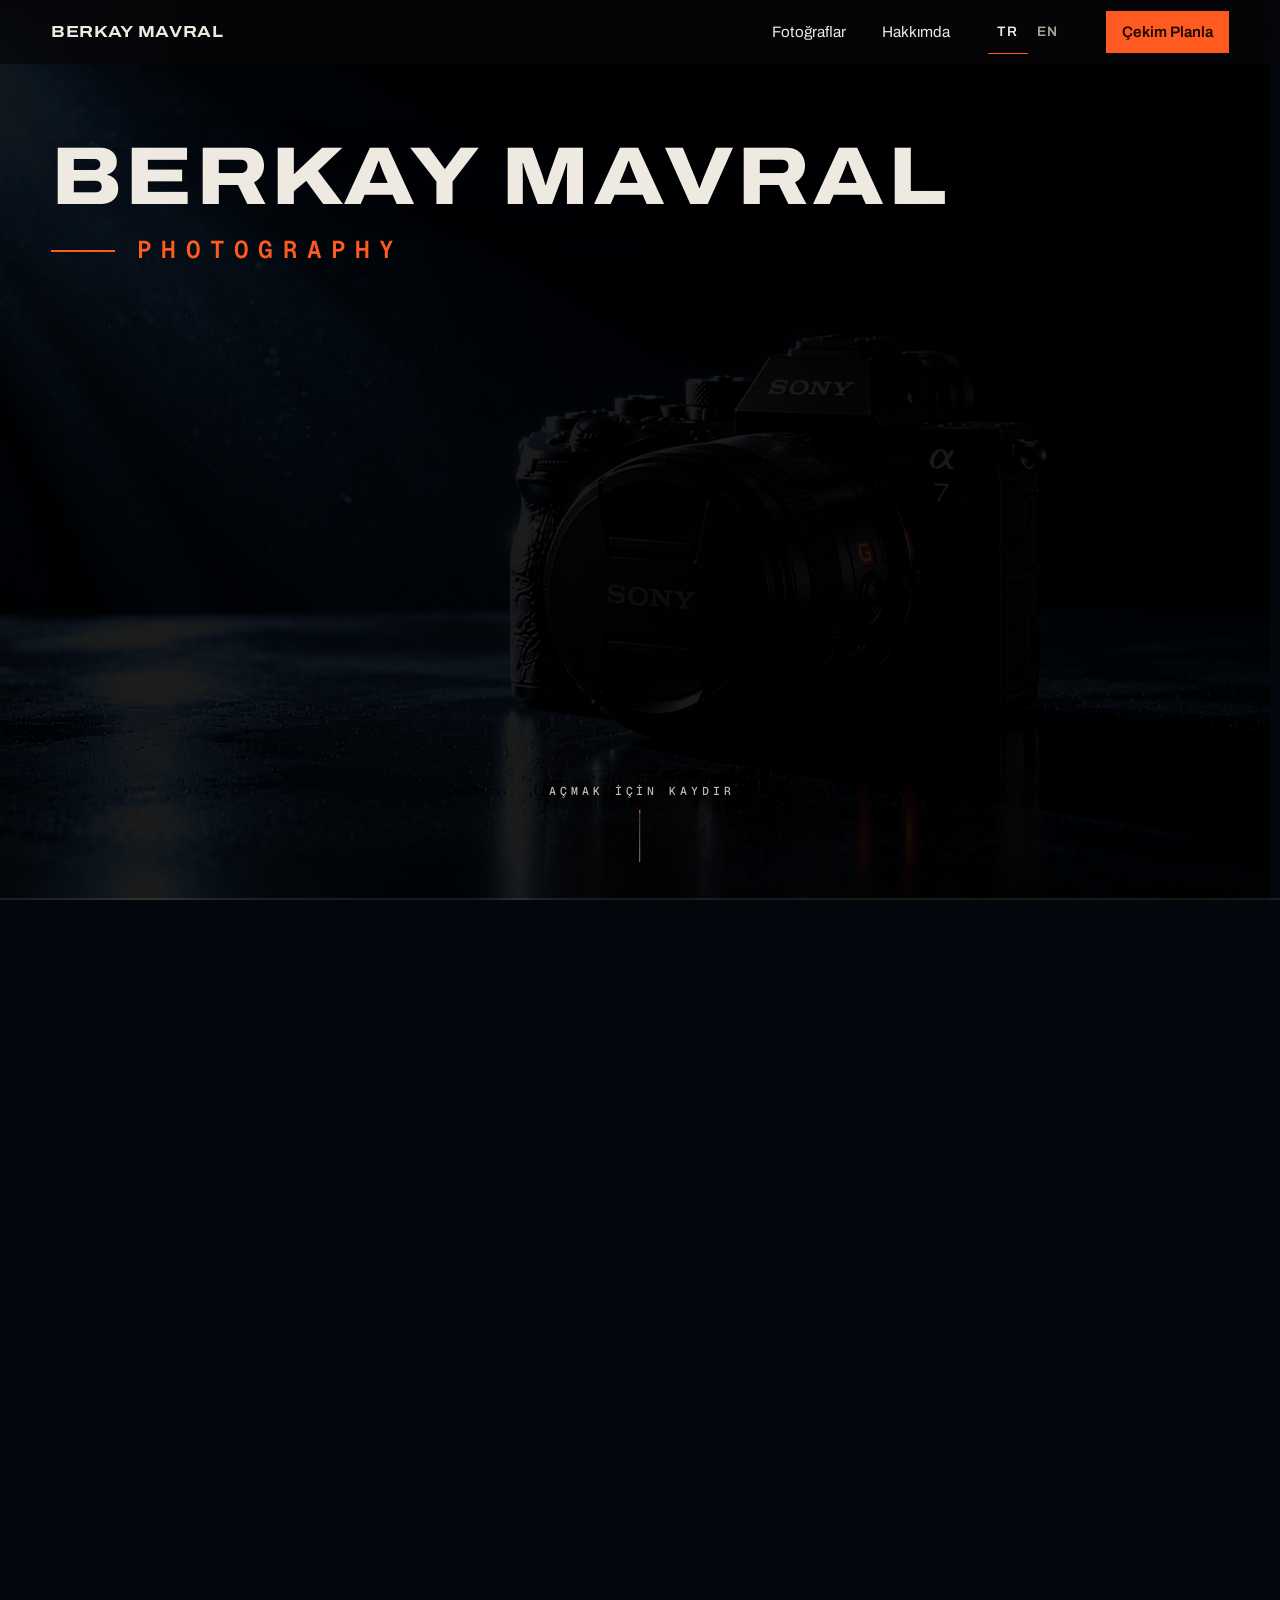
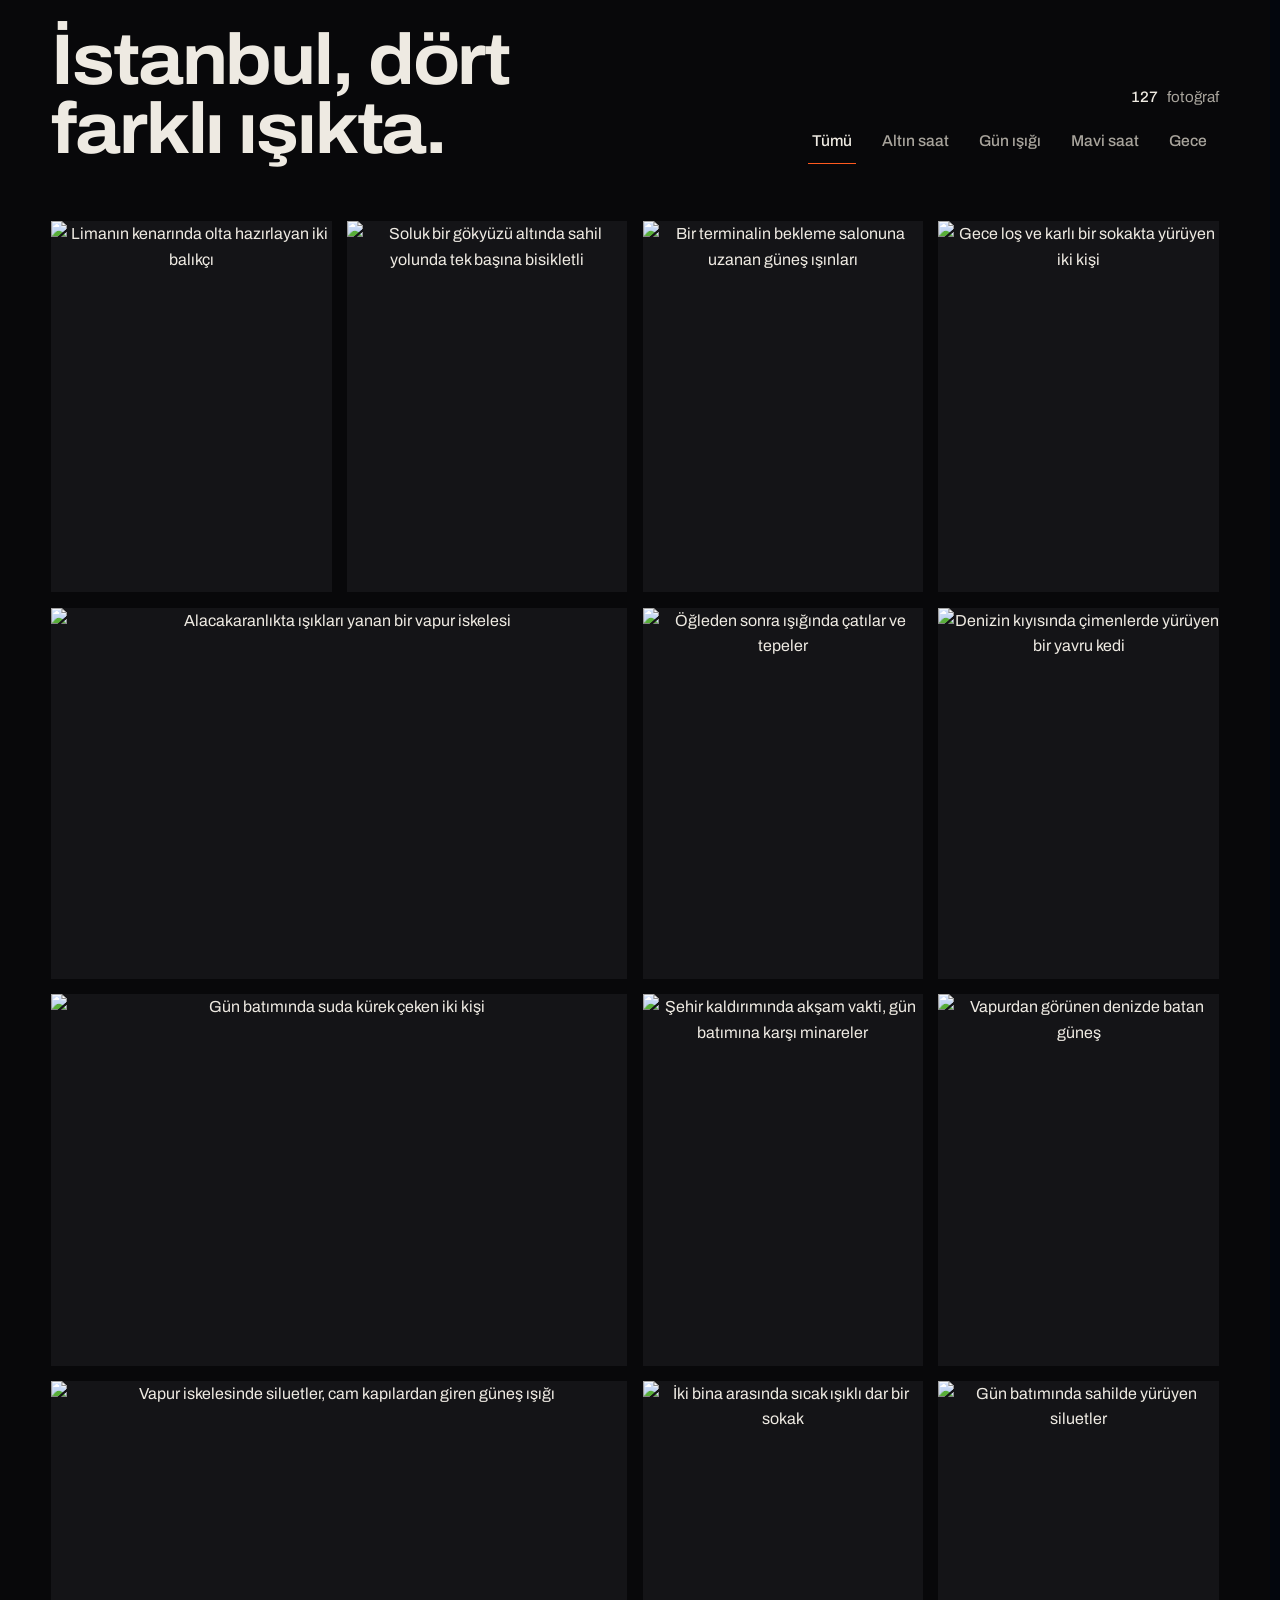
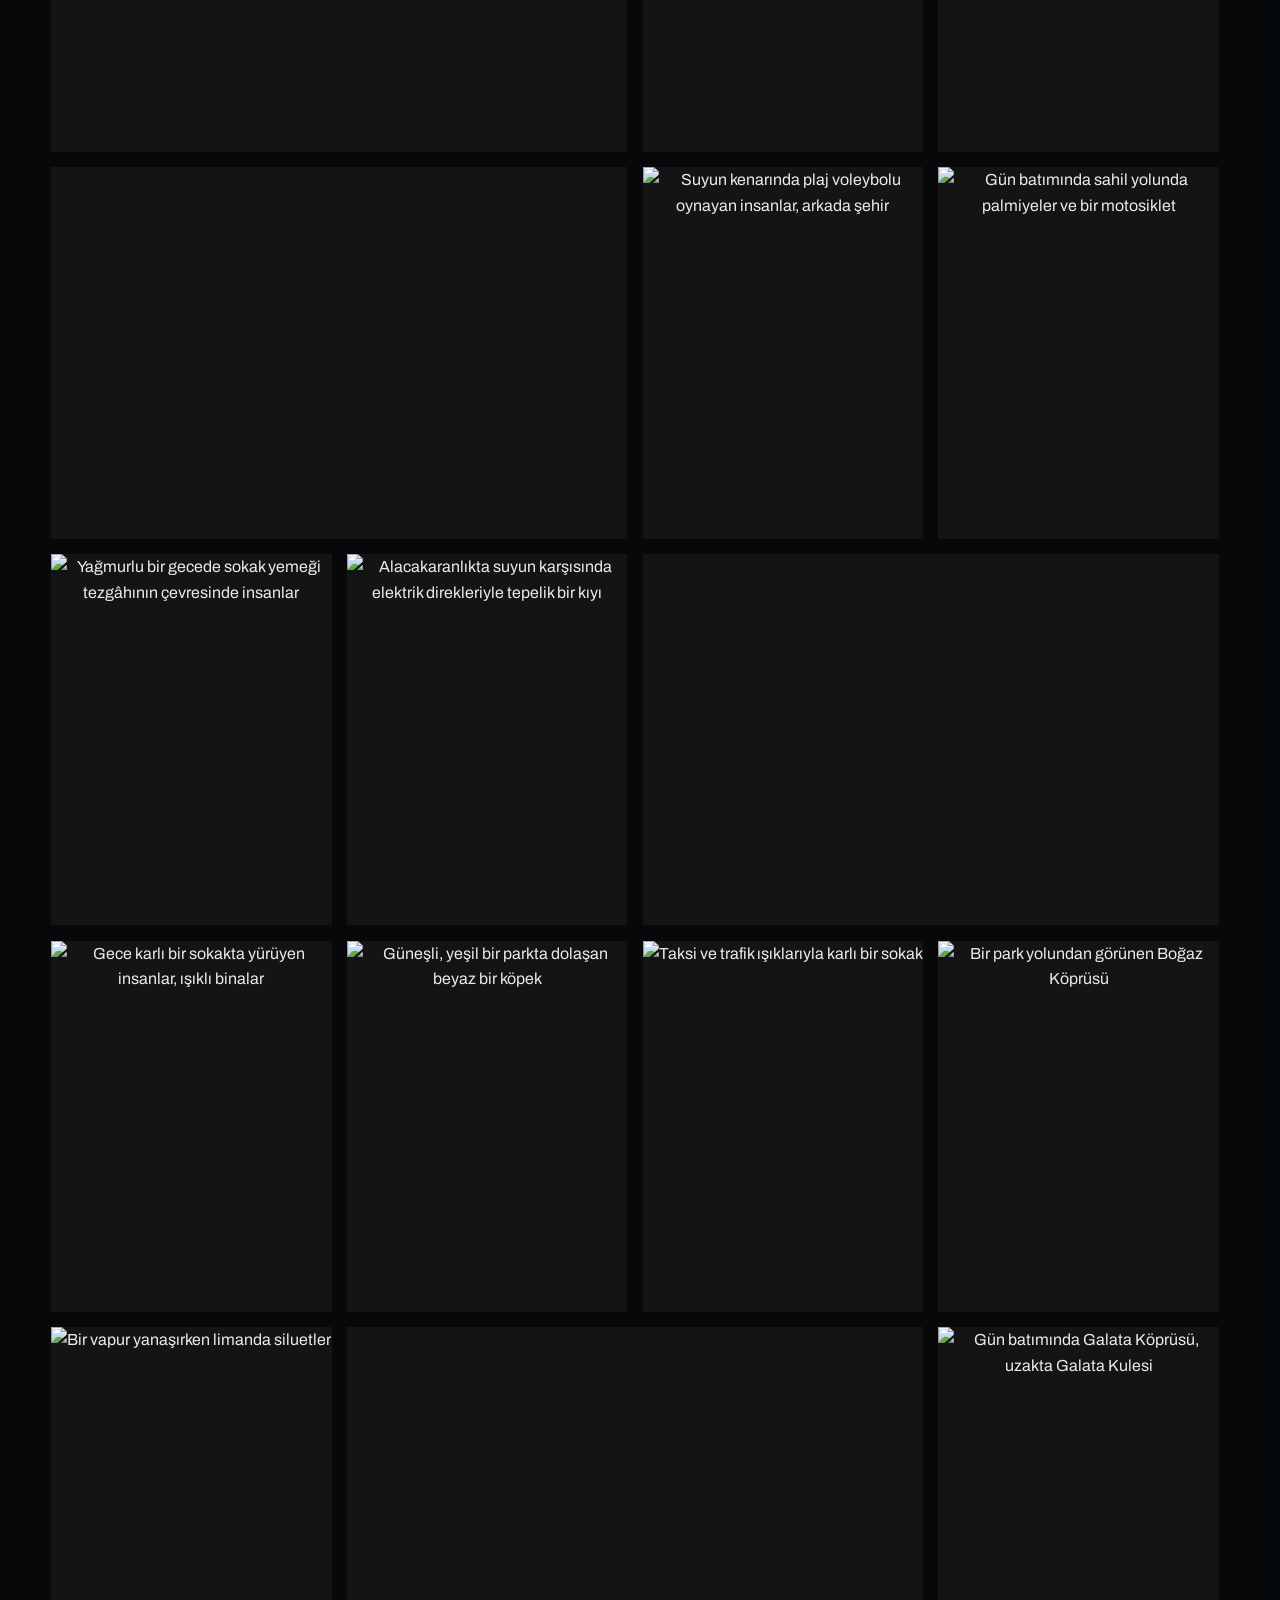
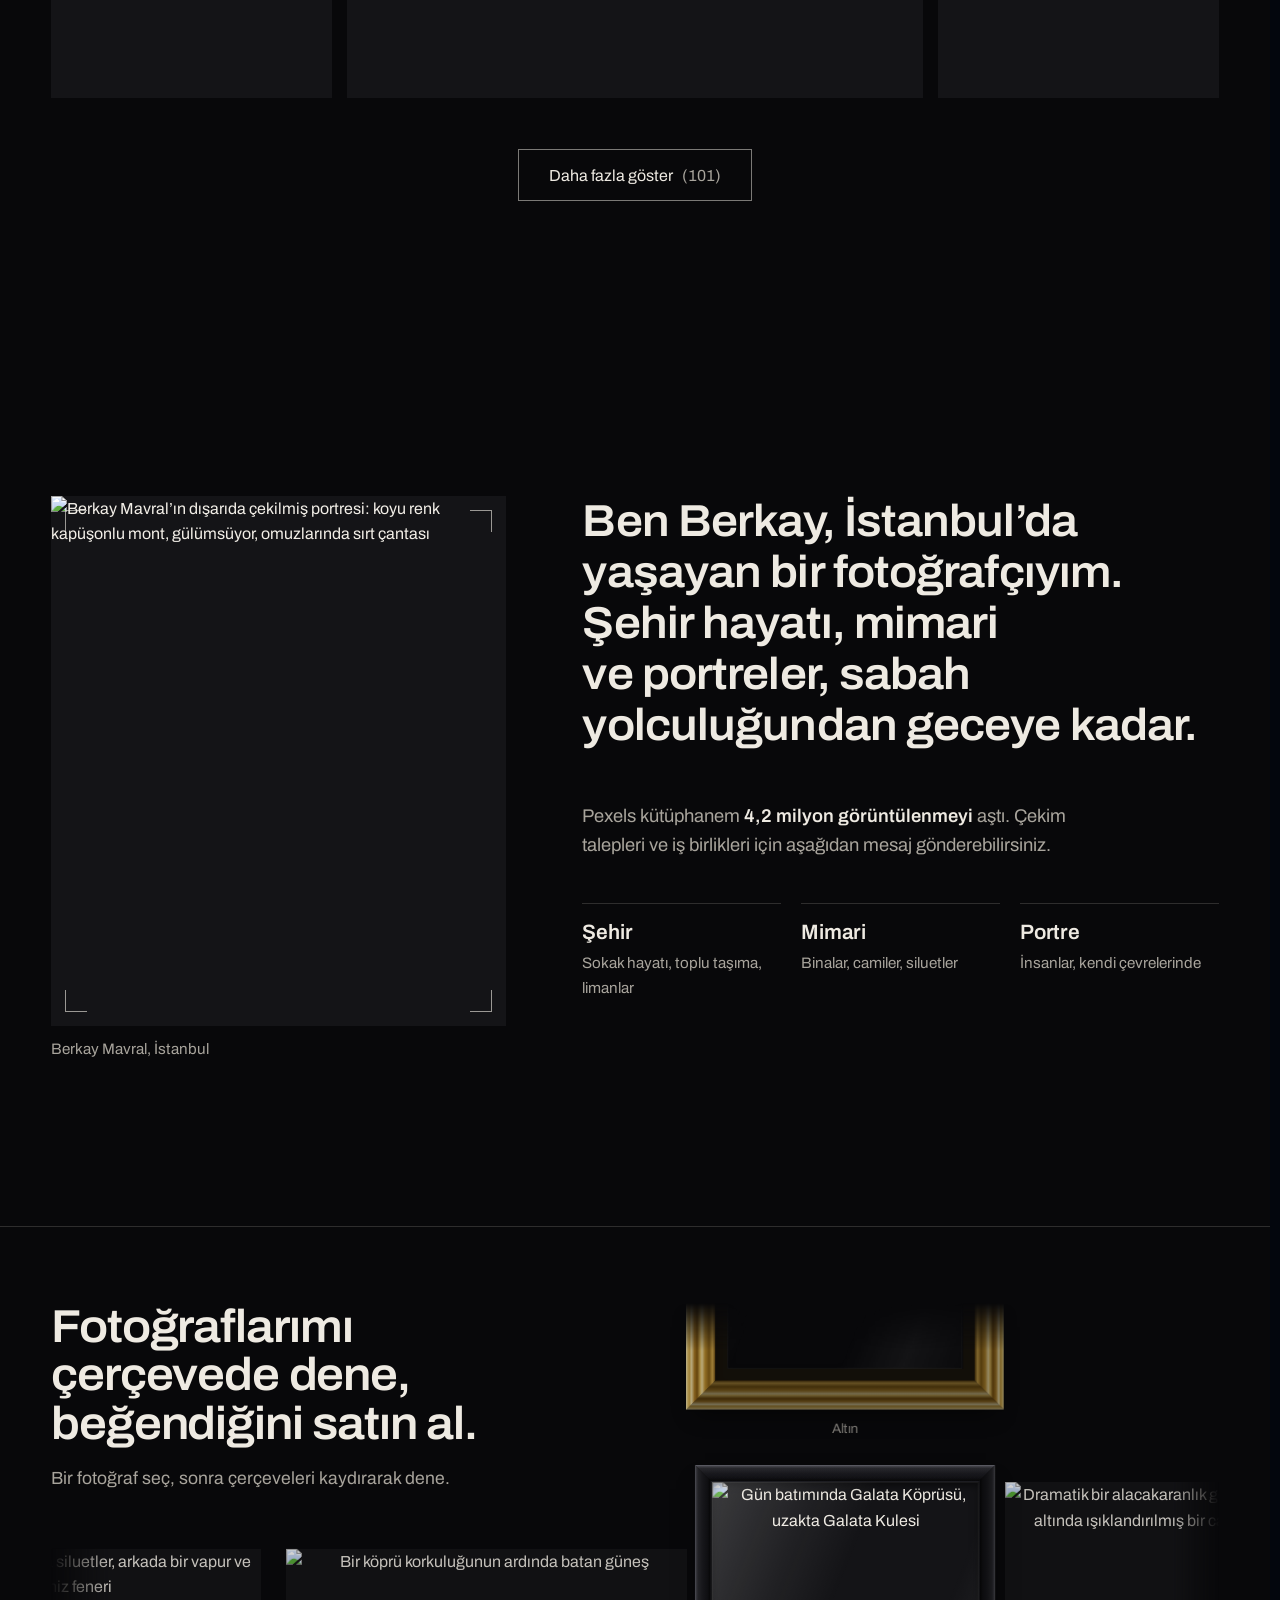
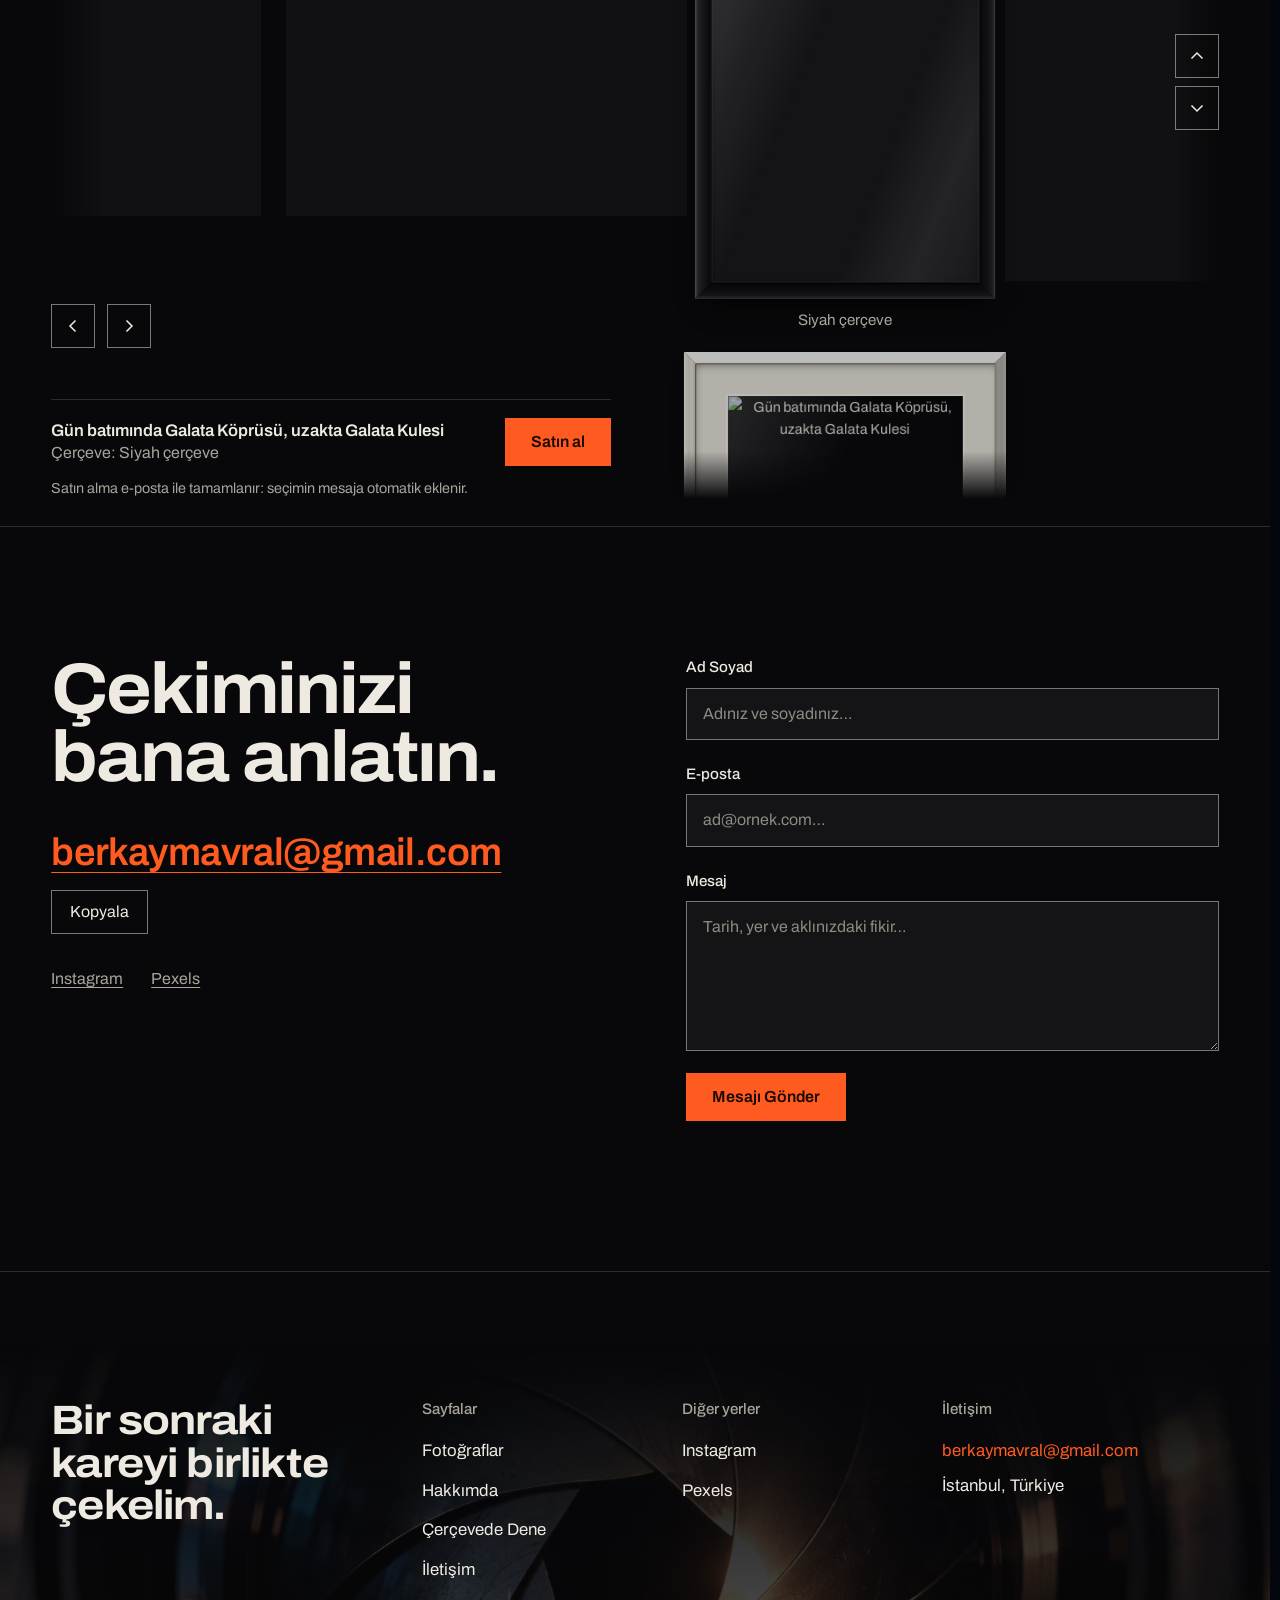
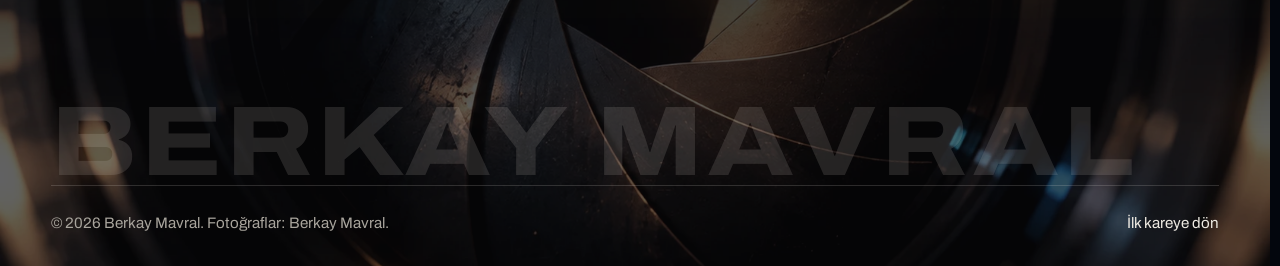
==== commit 46fdb004: "v1.18" ====
--- a/index.html
+++ b/index.html
@@ -10,18 +10,19 @@
 <meta property="og:type" content="website">
 <meta property="og:title" content="Berkay Mavral Photography">
 <meta property="og:site_name" content="Berkay Mavral Photography">
-<meta property="og:url" content="https://bm-photography.berkaymavral.workers.dev/">
+<link rel="canonical" href="https://berkaymavral.com/">
+<meta property="og:url" content="https://berkaymavral.com/">
 <meta property="og:locale" content="tr_TR">
 <meta property="og:locale:alternate" content="en_US">
 <meta property="og:description" content="İstanbul’dan sokak ve şehir fotoğrafçılığı, sabah yolculuğundan geceye." data-i18n-attr="content:ogdesc">
-<meta property="og:image" content="https://bm-photography.berkaymavral.workers.dev/media/og-logo.png">
+<meta property="og:image" content="https://berkaymavral.com/media/og-logo.png">
 <meta property="og:image:type" content="image/png">
 <meta property="og:image:width" content="1200">
 <meta property="og:image:height" content="1200">
 <meta property="og:image:alt" content="Berkay Mavral Photography">
 <meta name="twitter:card" content="summary">
 <meta name="twitter:title" content="Berkay Mavral Photography">
-<meta name="twitter:image" content="https://bm-photography.berkaymavral.workers.dev/media/og-logo.png">
+<meta name="twitter:image" content="https://berkaymavral.com/media/og-logo.png">
 <link rel="icon" href="data:image/svg+xml,%3Csvg xmlns='http://www.w3.org/2000/svg' viewBox='0 0 64 64'%3E%3Crect width='64' height='64' rx='14' fill='%2308080a'/%3E%3Cpath d='M11 20V44' stroke='%23eeeae2' stroke-width='5.5'/%3E%3Cpath d='M11 22.75H17.6A4.6 4.6 0 0 1 17.6 32H11M11 32H18.6A4.6 4.6 0 0 1 18.6 41.25H11' stroke='%23eeeae2' stroke-width='5.5' fill='none' stroke-linejoin='miter'/%3E%3Cpolygon points='28,44 28,20 33.2,20 42.2,32.6 51.2,20 56.4,20 56.4,44 50.9,44 50.9,28.6 42.2,40.8 33.5,28.6 33.5,44' fill='%23eeeae2'/%3E%3Crect x='8.25' y='49' width='15' height='3' fill='%23ff5a1f'/%3E%3C/svg%3E" type="image/svg+xml">
 <link rel="icon" href="media/icons/favicon.ico" sizes="48x48">
 <link rel="apple-touch-icon" href="media/icons/apple-touch-icon.png">
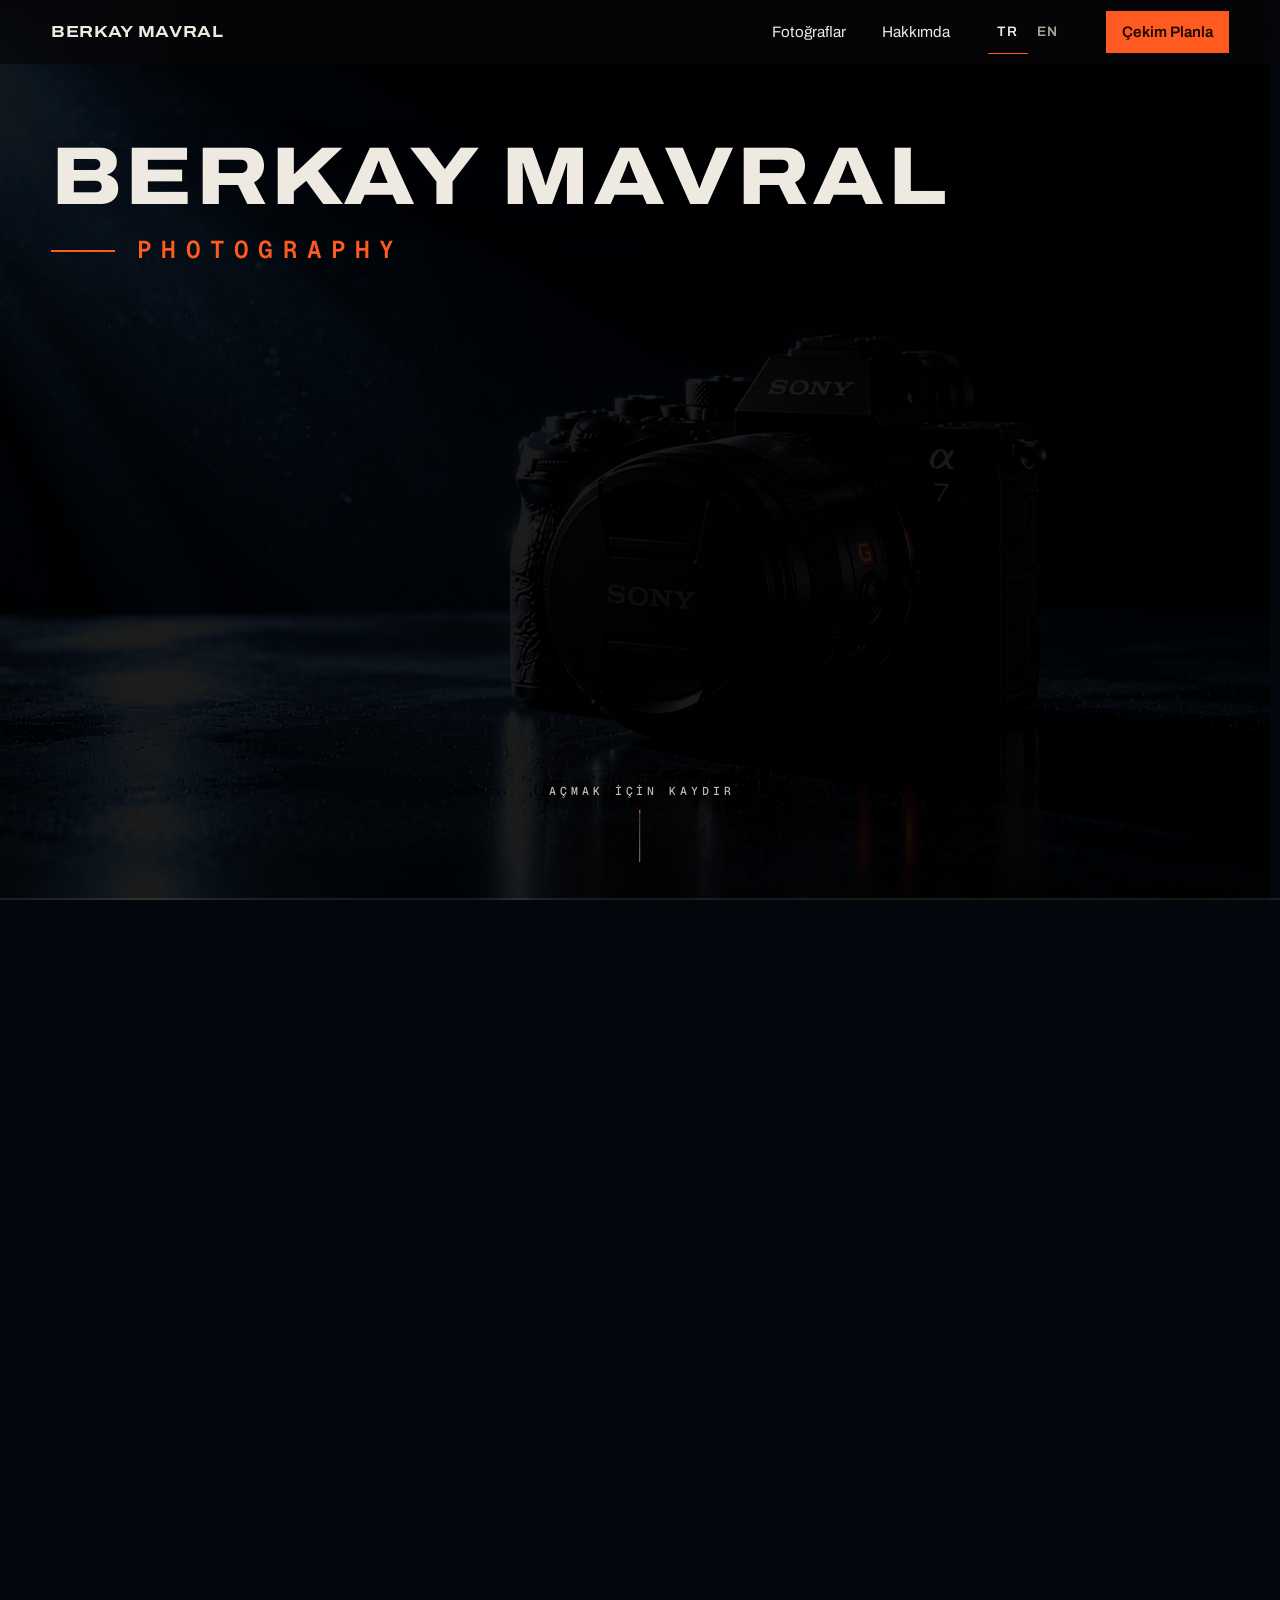
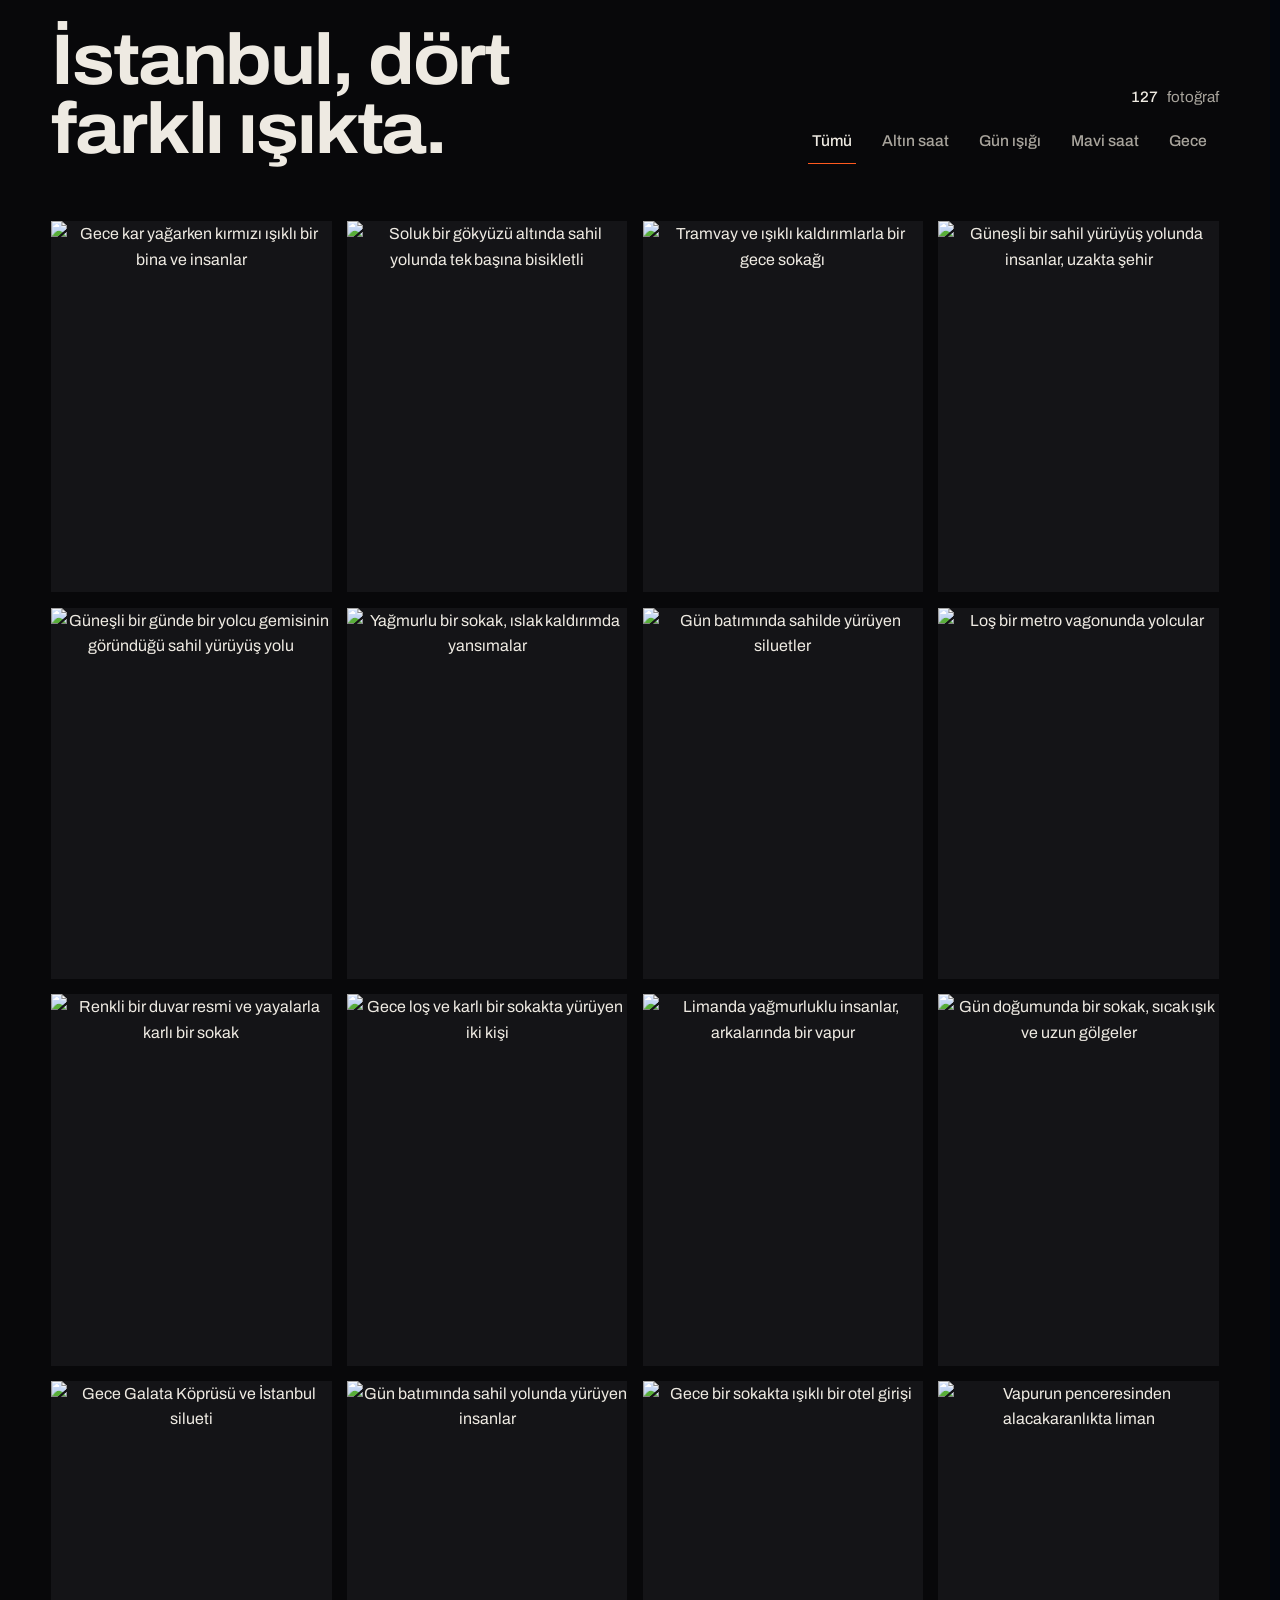
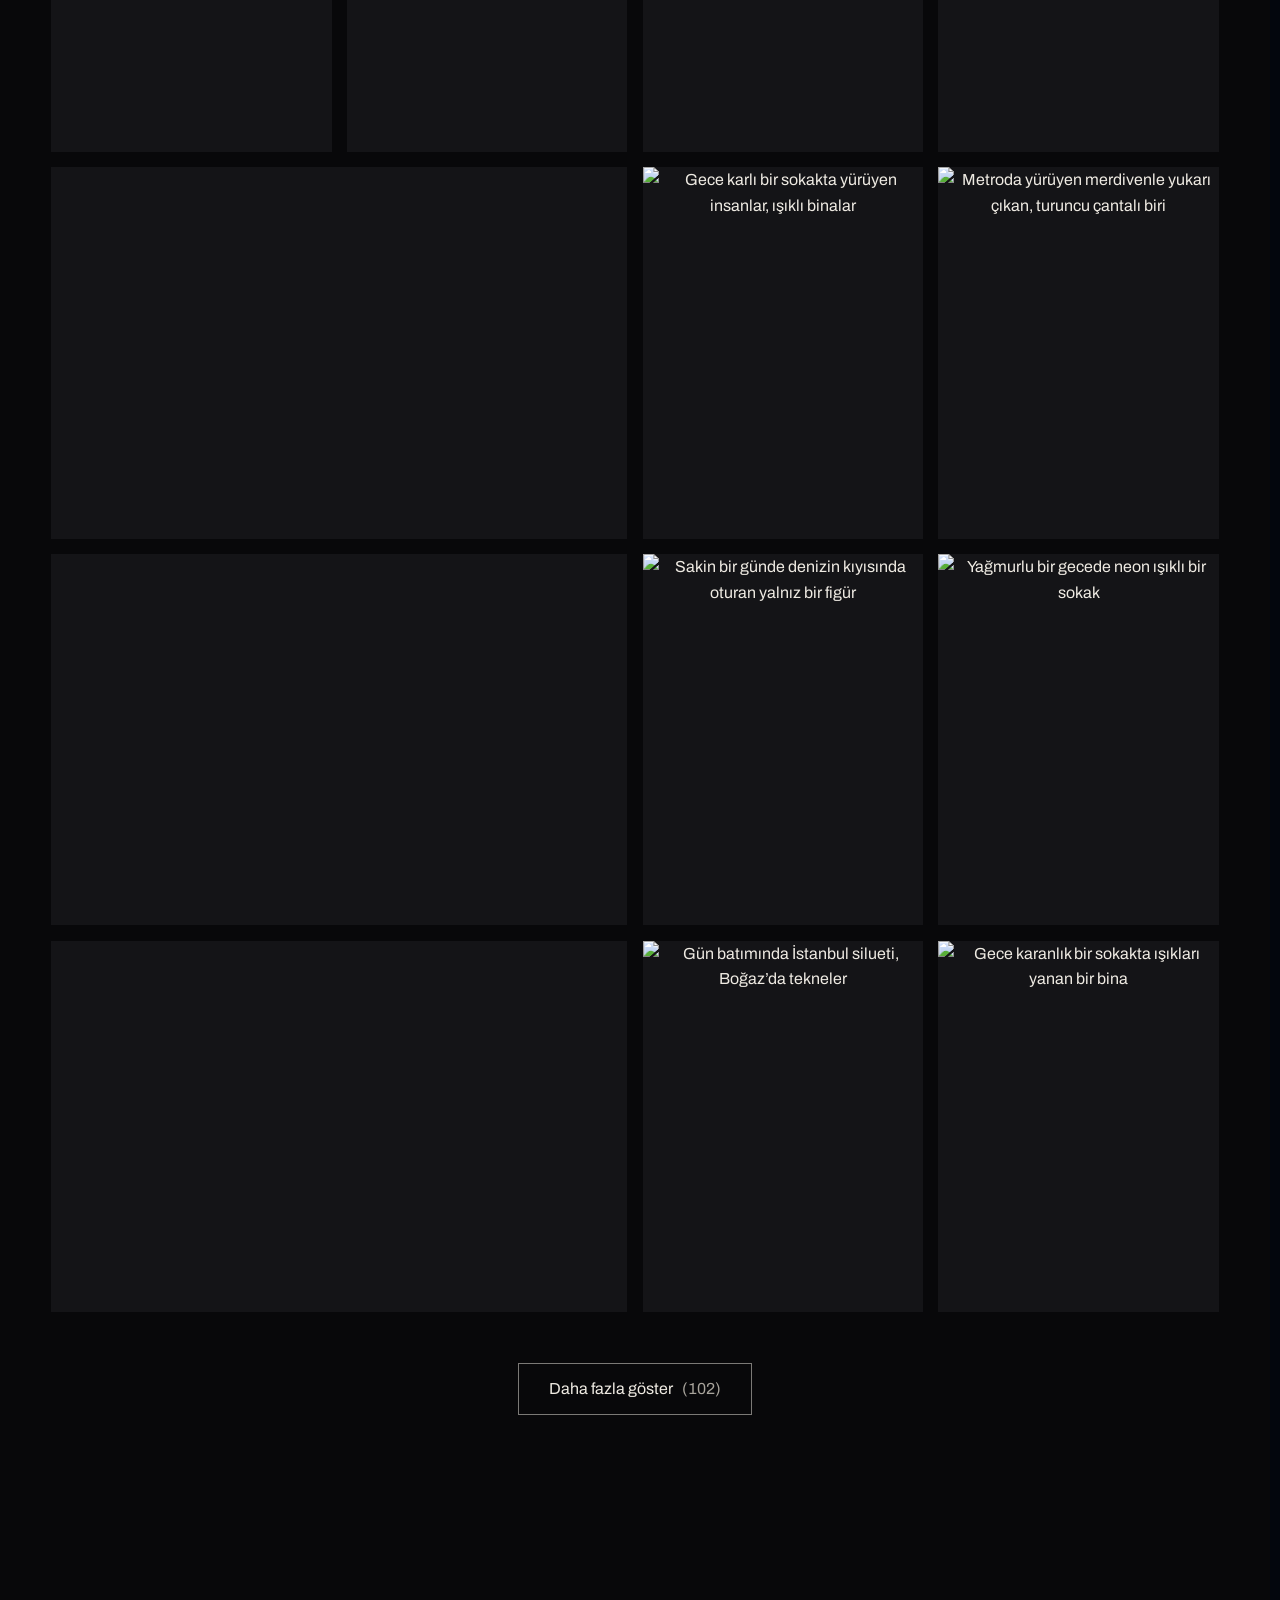
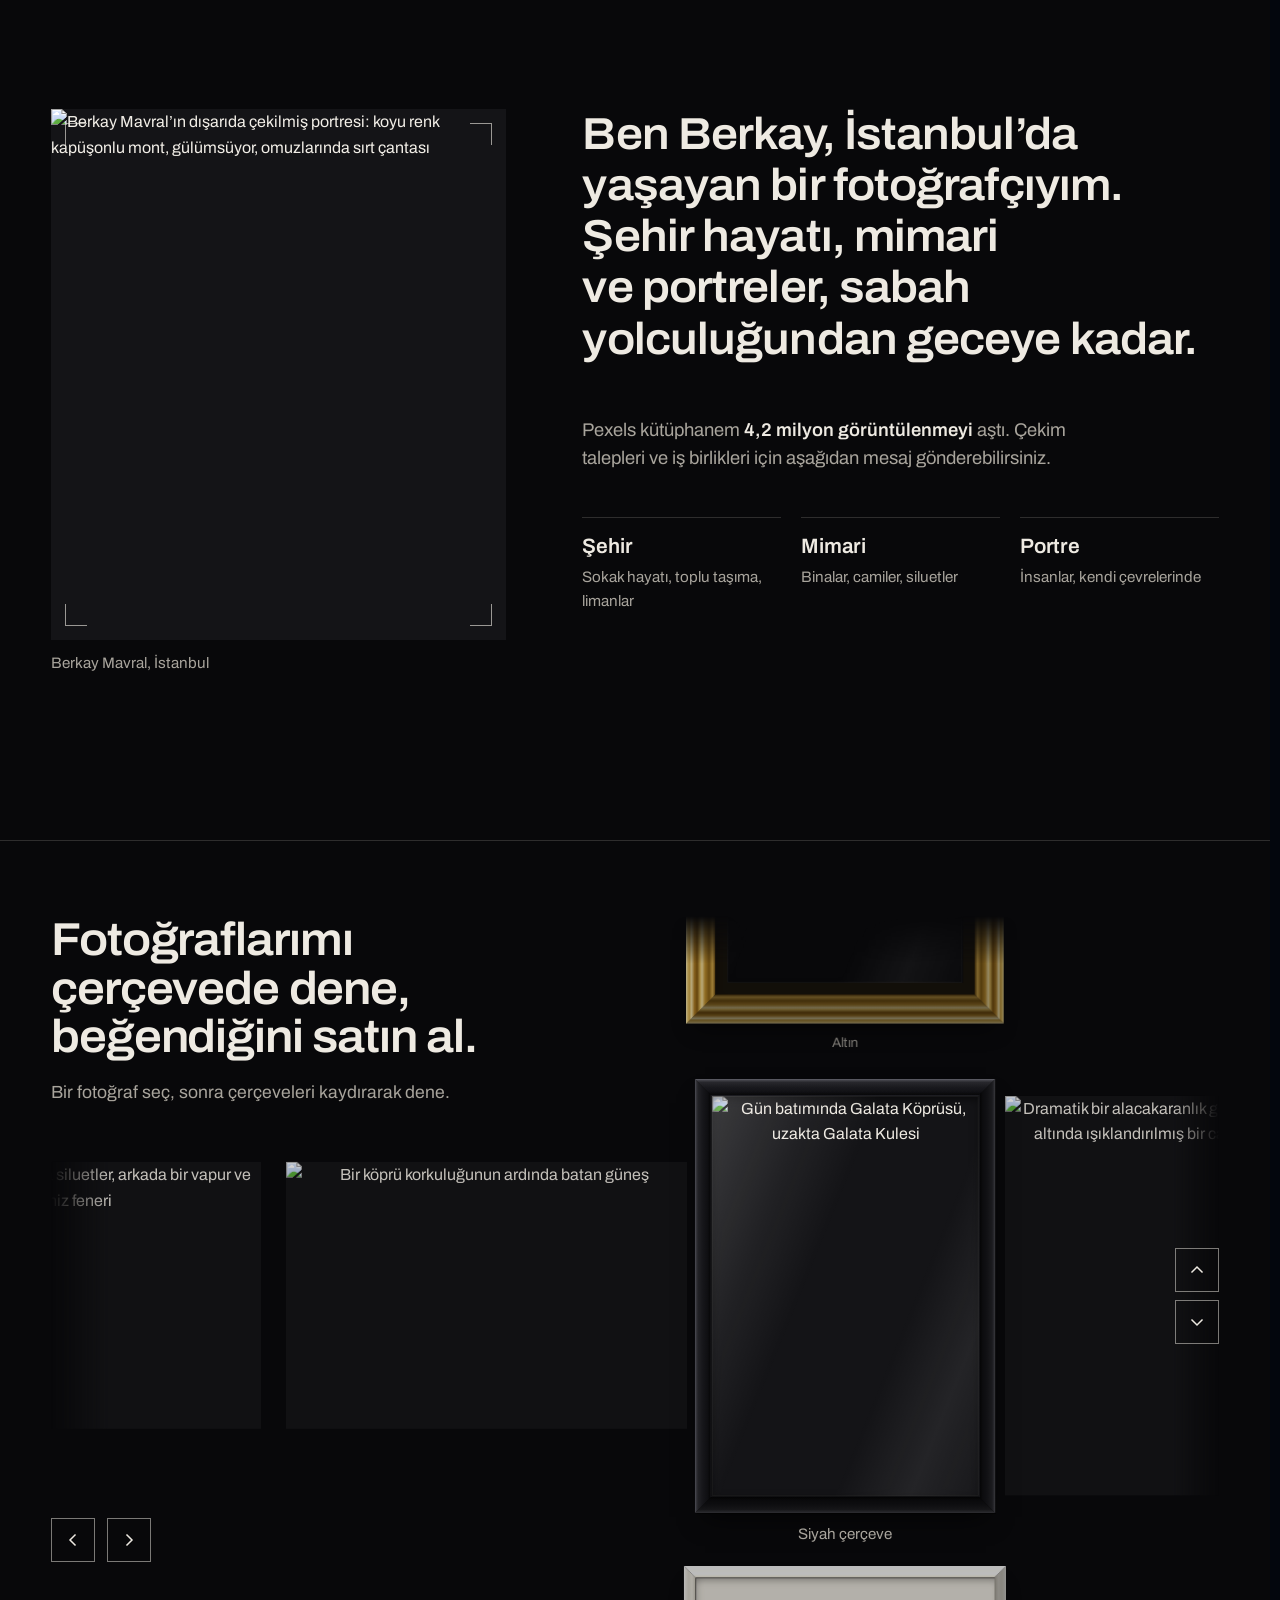
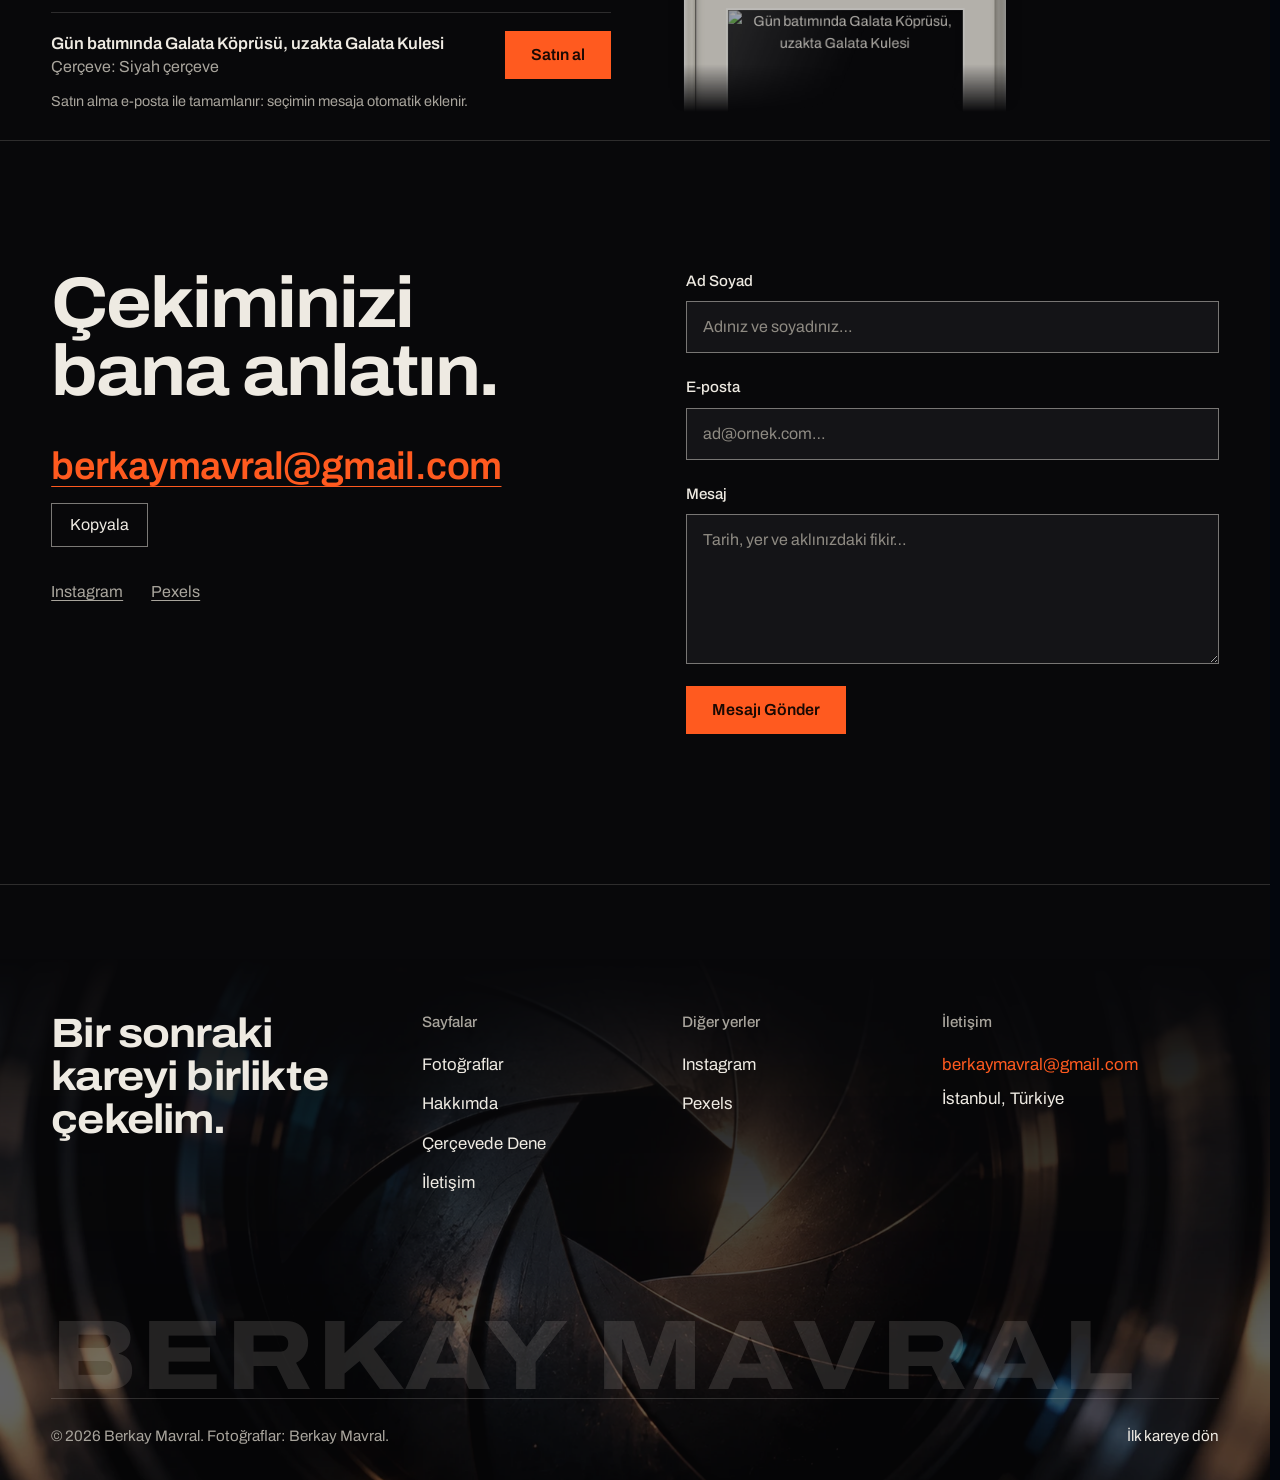
==== commit 55987900: "v1.19" ====
--- a/index.html
+++ b/index.html
@@ -10,19 +10,19 @@
 <meta property="og:type" content="website">
 <meta property="og:title" content="Berkay Mavral Photography">
 <meta property="og:site_name" content="Berkay Mavral Photography">
-<link rel="canonical" href="https://berkaymavral.com/">
-<meta property="og:url" content="https://berkaymavral.com/">
+<link rel="canonical" href="https://www.berkaymavral.com/">
+<meta property="og:url" content="https://www.berkaymavral.com/">
 <meta property="og:locale" content="tr_TR">
 <meta property="og:locale:alternate" content="en_US">
 <meta property="og:description" content="İstanbul’dan sokak ve şehir fotoğrafçılığı, sabah yolculuğundan geceye." data-i18n-attr="content:ogdesc">
-<meta property="og:image" content="https://berkaymavral.com/media/og-logo.png">
+<meta property="og:image" content="https://www.berkaymavral.com/media/og-logo.png">
 <meta property="og:image:type" content="image/png">
 <meta property="og:image:width" content="1200">
 <meta property="og:image:height" content="1200">
 <meta property="og:image:alt" content="Berkay Mavral Photography">
 <meta name="twitter:card" content="summary">
 <meta name="twitter:title" content="Berkay Mavral Photography">
-<meta name="twitter:image" content="https://berkaymavral.com/media/og-logo.png">
+<meta name="twitter:image" content="https://www.berkaymavral.com/media/og-logo.png">
 <link rel="icon" href="data:image/svg+xml,%3Csvg xmlns='http://www.w3.org/2000/svg' viewBox='0 0 64 64'%3E%3Crect width='64' height='64' rx='14' fill='%2308080a'/%3E%3Cpath d='M11 20V44' stroke='%23eeeae2' stroke-width='5.5'/%3E%3Cpath d='M11 22.75H17.6A4.6 4.6 0 0 1 17.6 32H11M11 32H18.6A4.6 4.6 0 0 1 18.6 41.25H11' stroke='%23eeeae2' stroke-width='5.5' fill='none' stroke-linejoin='miter'/%3E%3Cpolygon points='28,44 28,20 33.2,20 42.2,32.6 51.2,20 56.4,20 56.4,44 50.9,44 50.9,28.6 42.2,40.8 33.5,28.6 33.5,44' fill='%23eeeae2'/%3E%3Crect x='8.25' y='49' width='15' height='3' fill='%23ff5a1f'/%3E%3C/svg%3E" type="image/svg+xml">
 <link rel="icon" href="media/icons/favicon.ico" sizes="48x48">
 <link rel="apple-touch-icon" href="media/icons/apple-touch-icon.png">
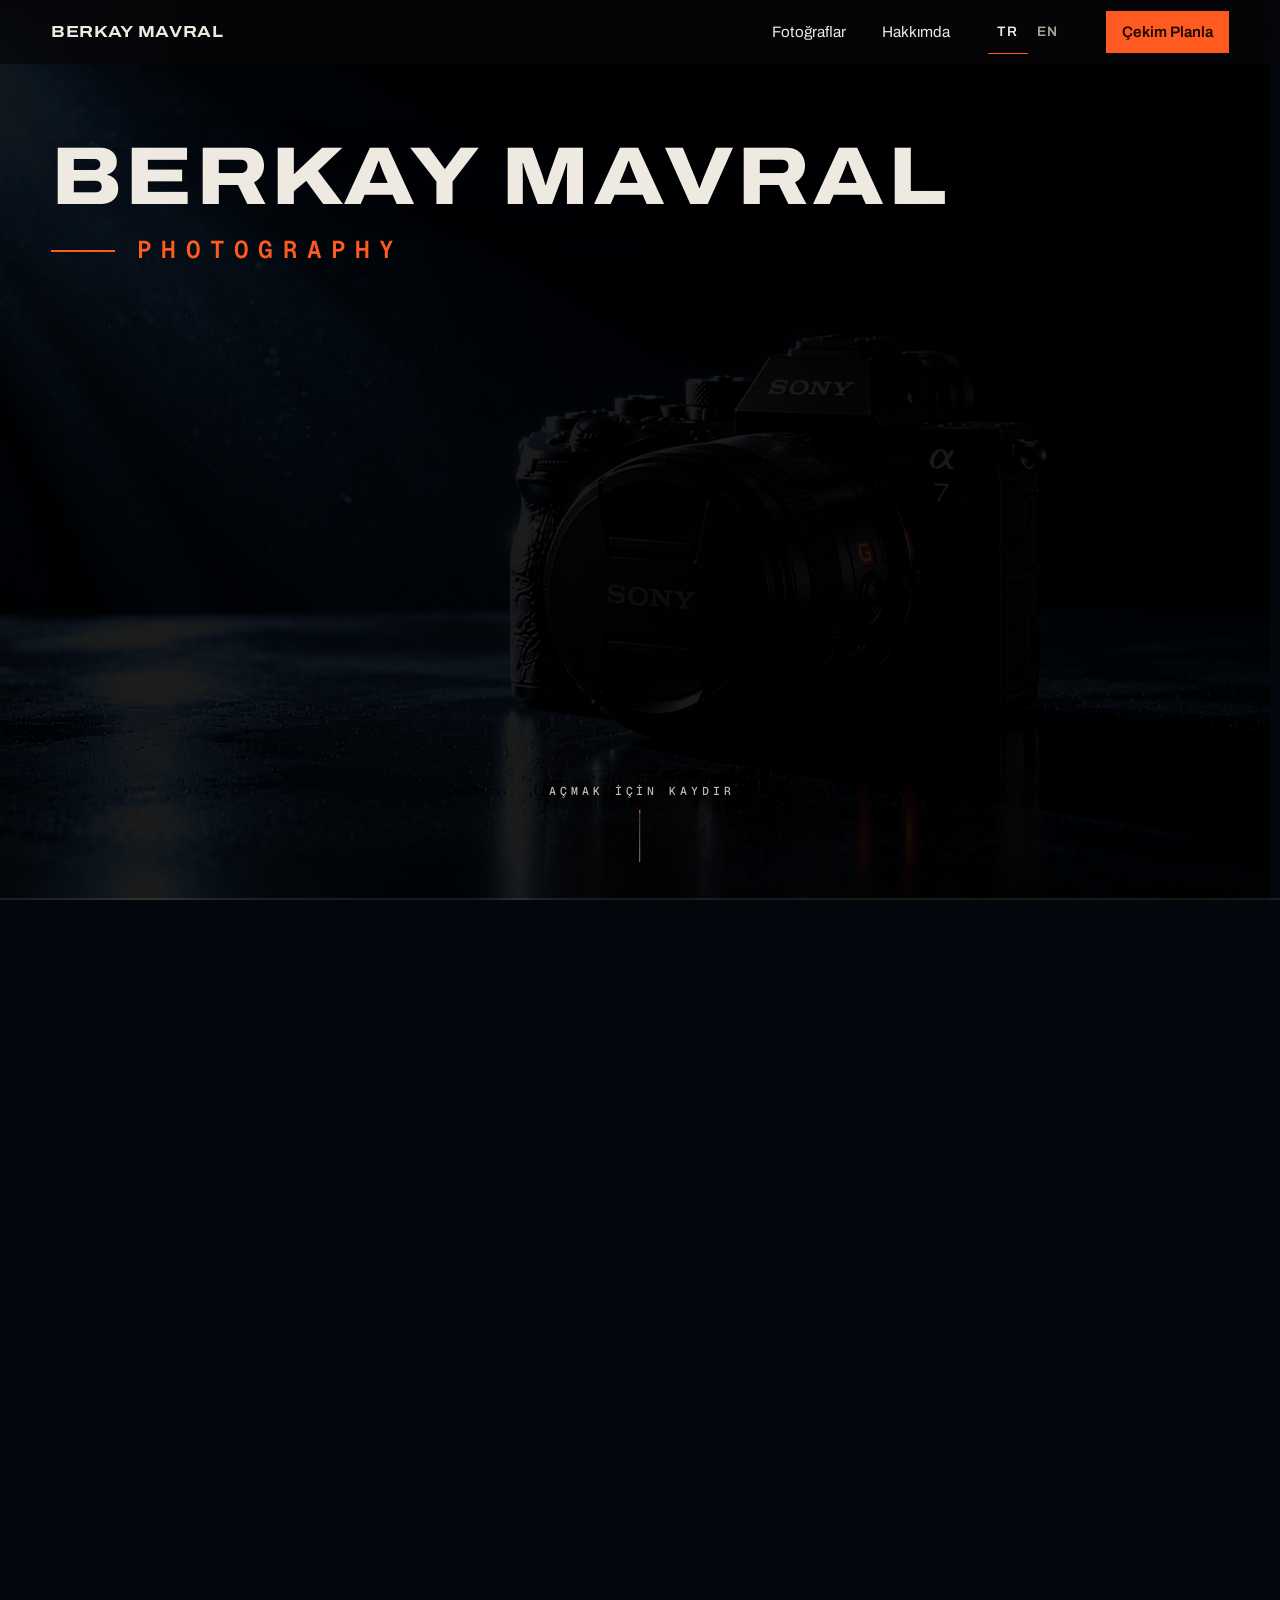
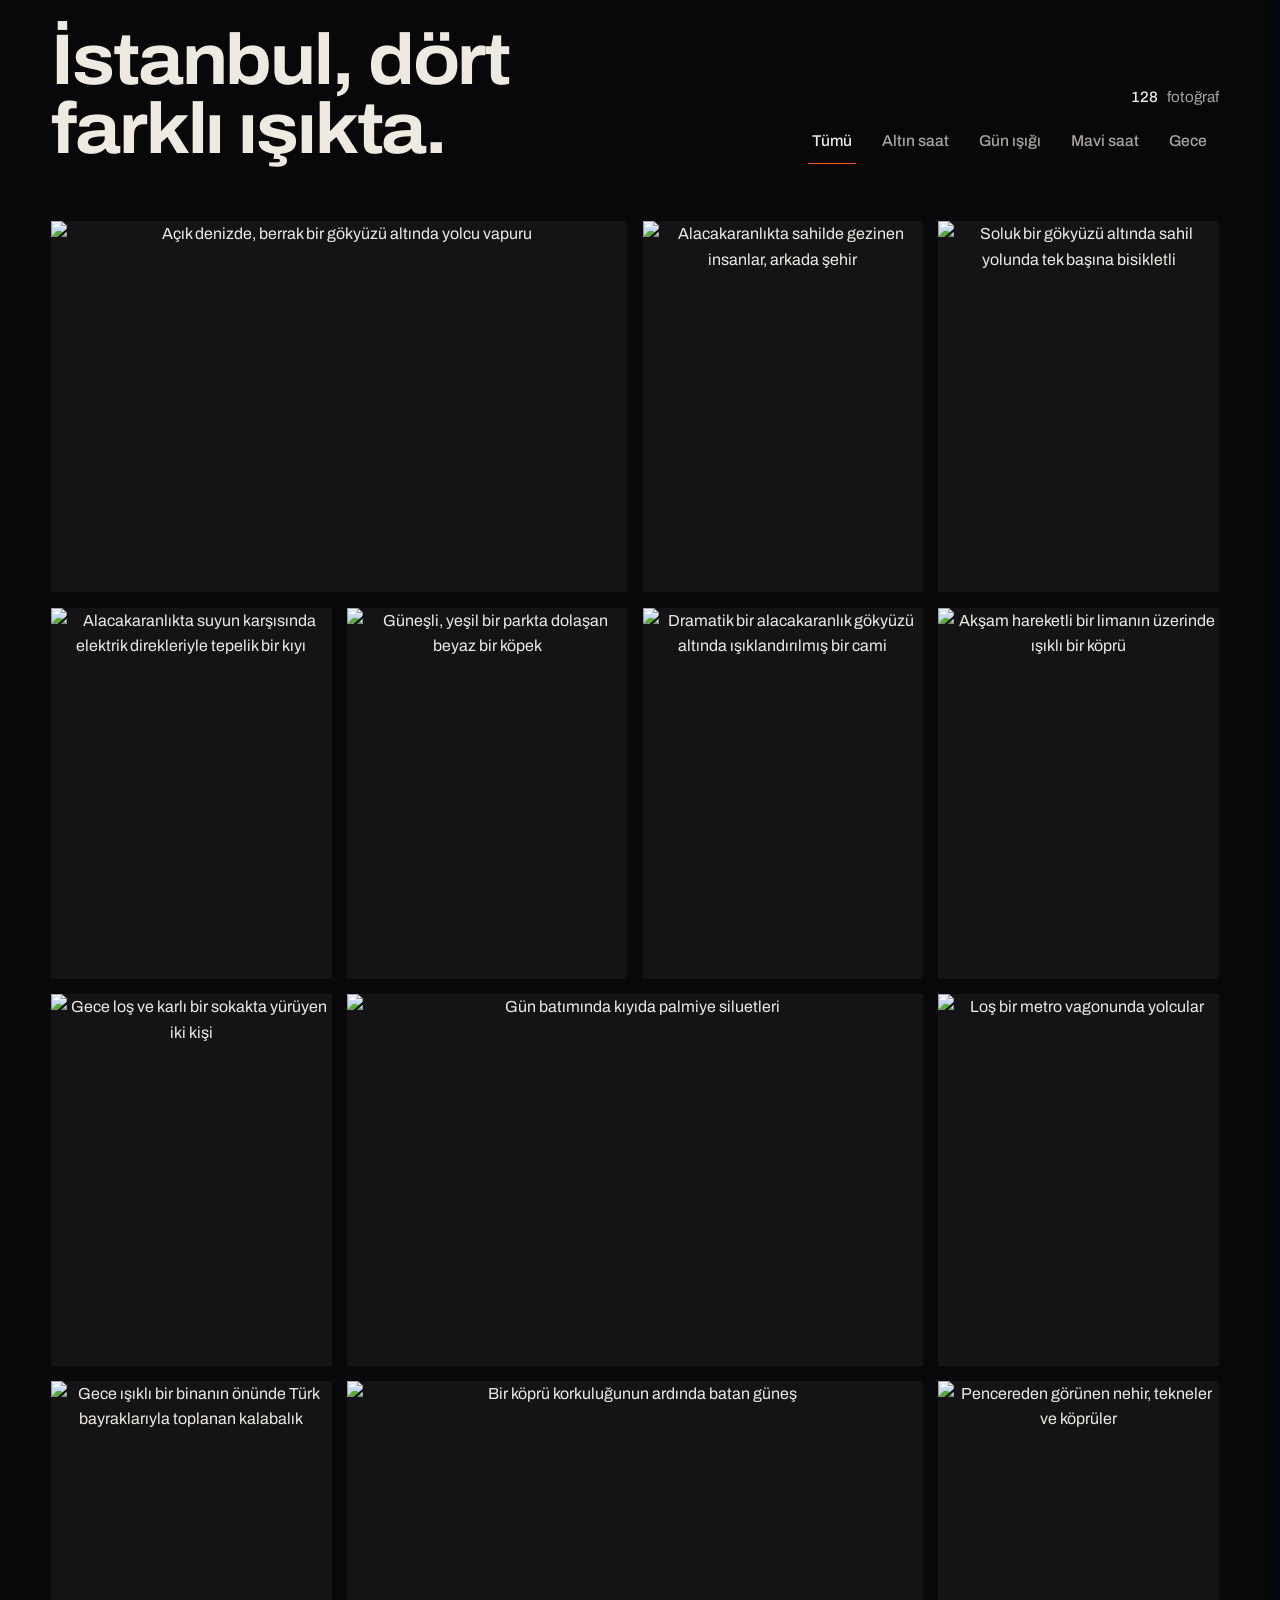
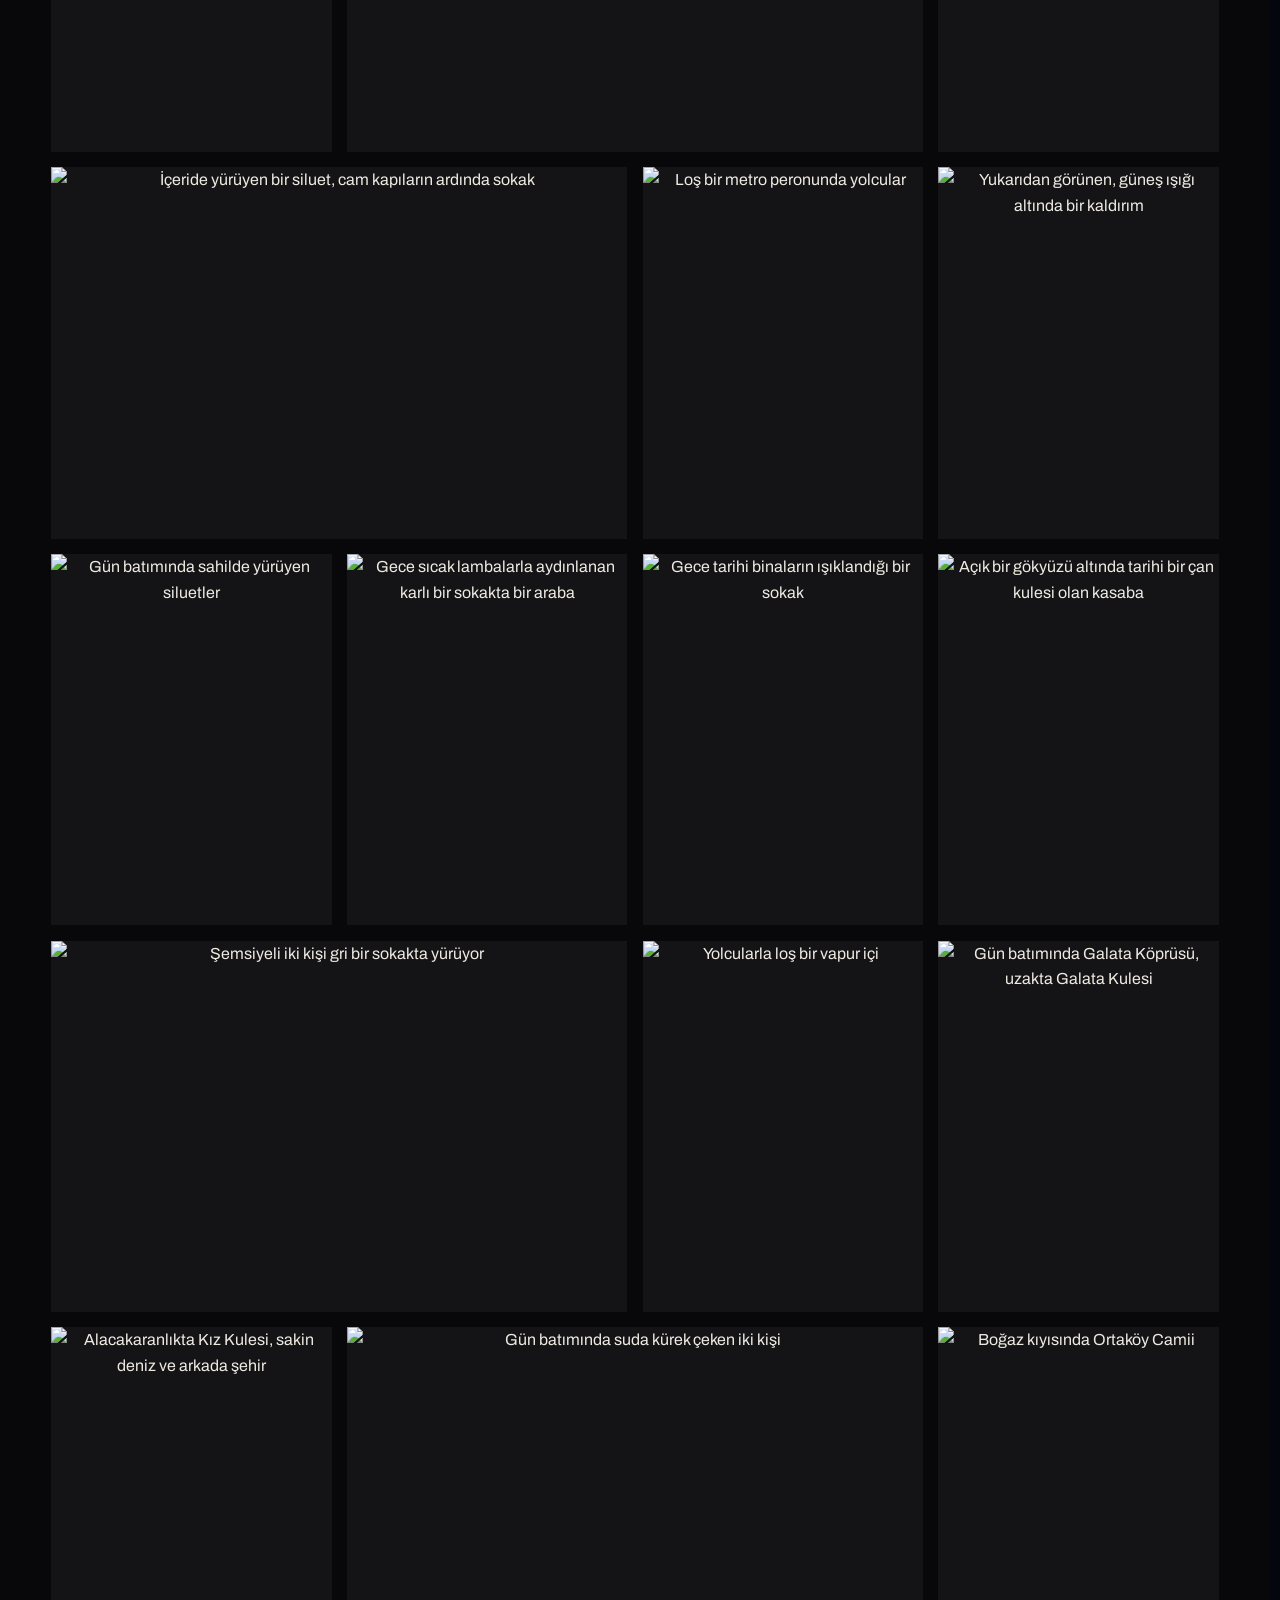
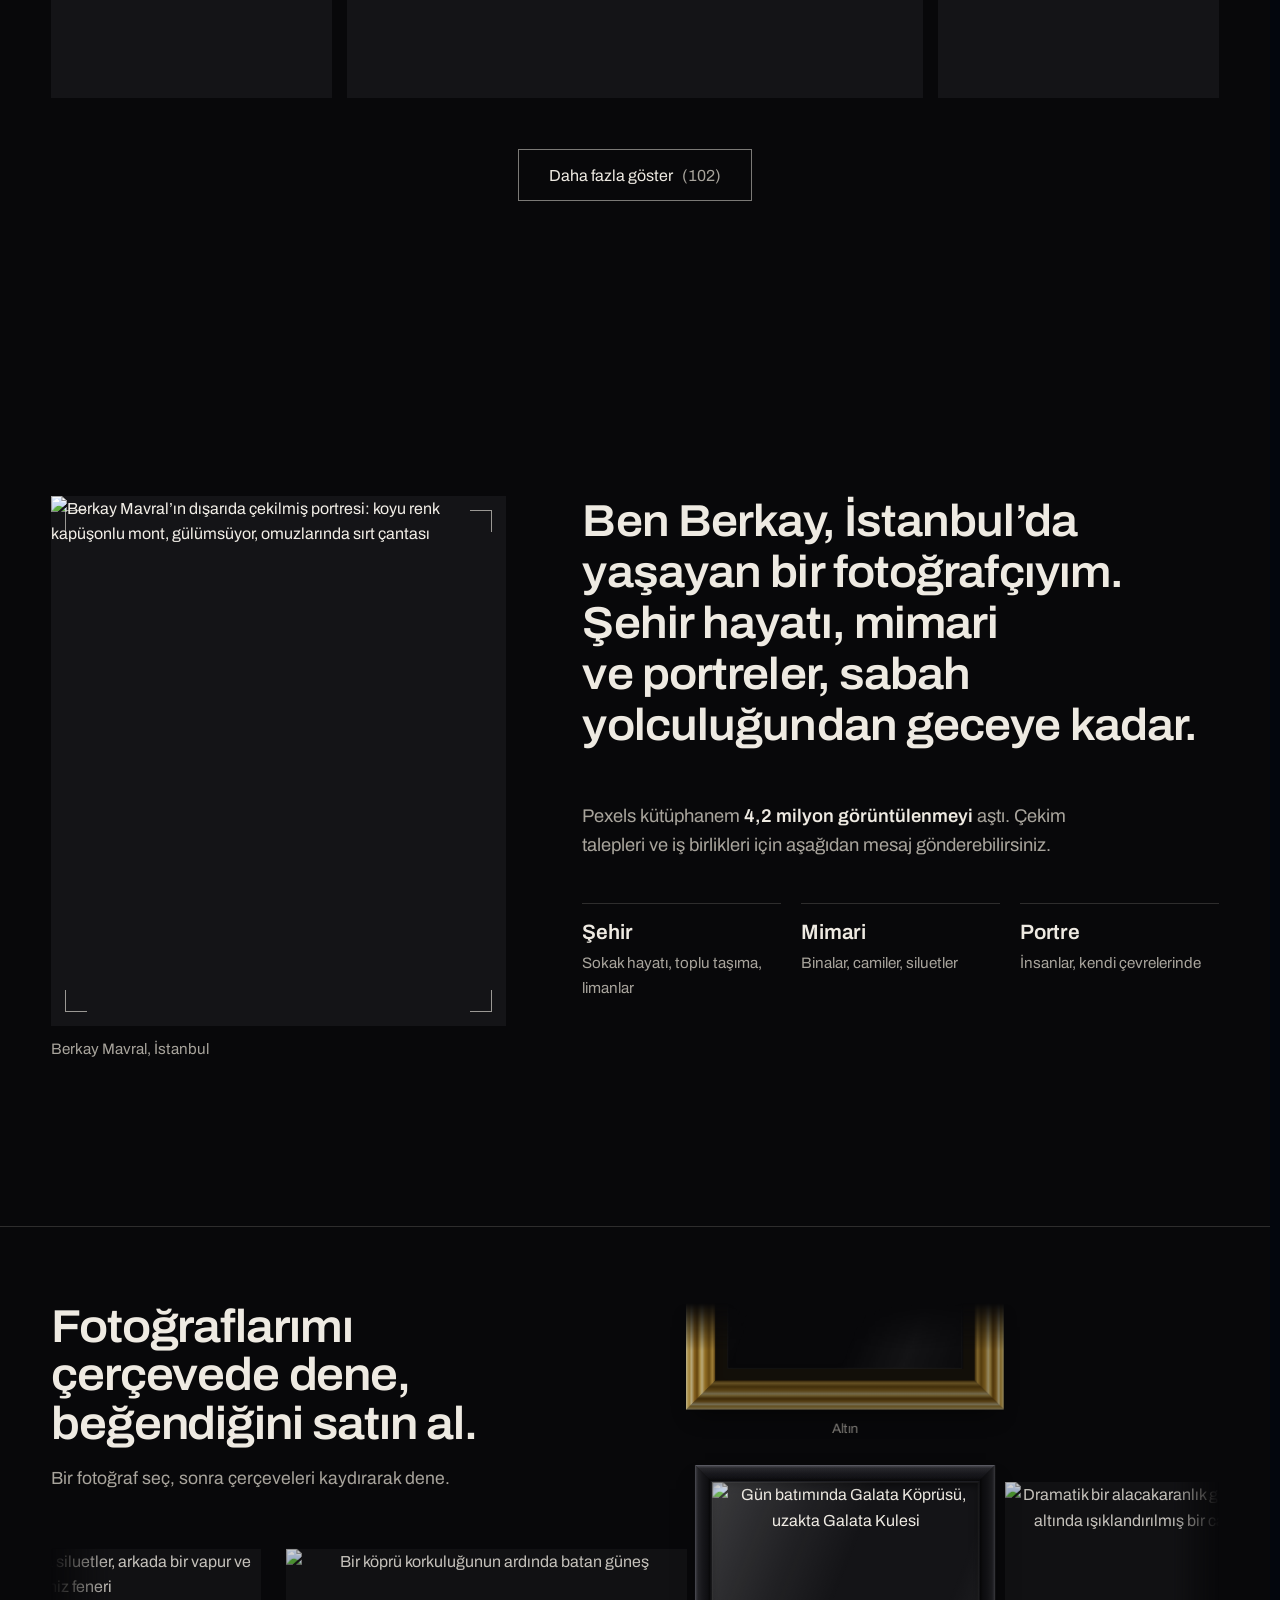
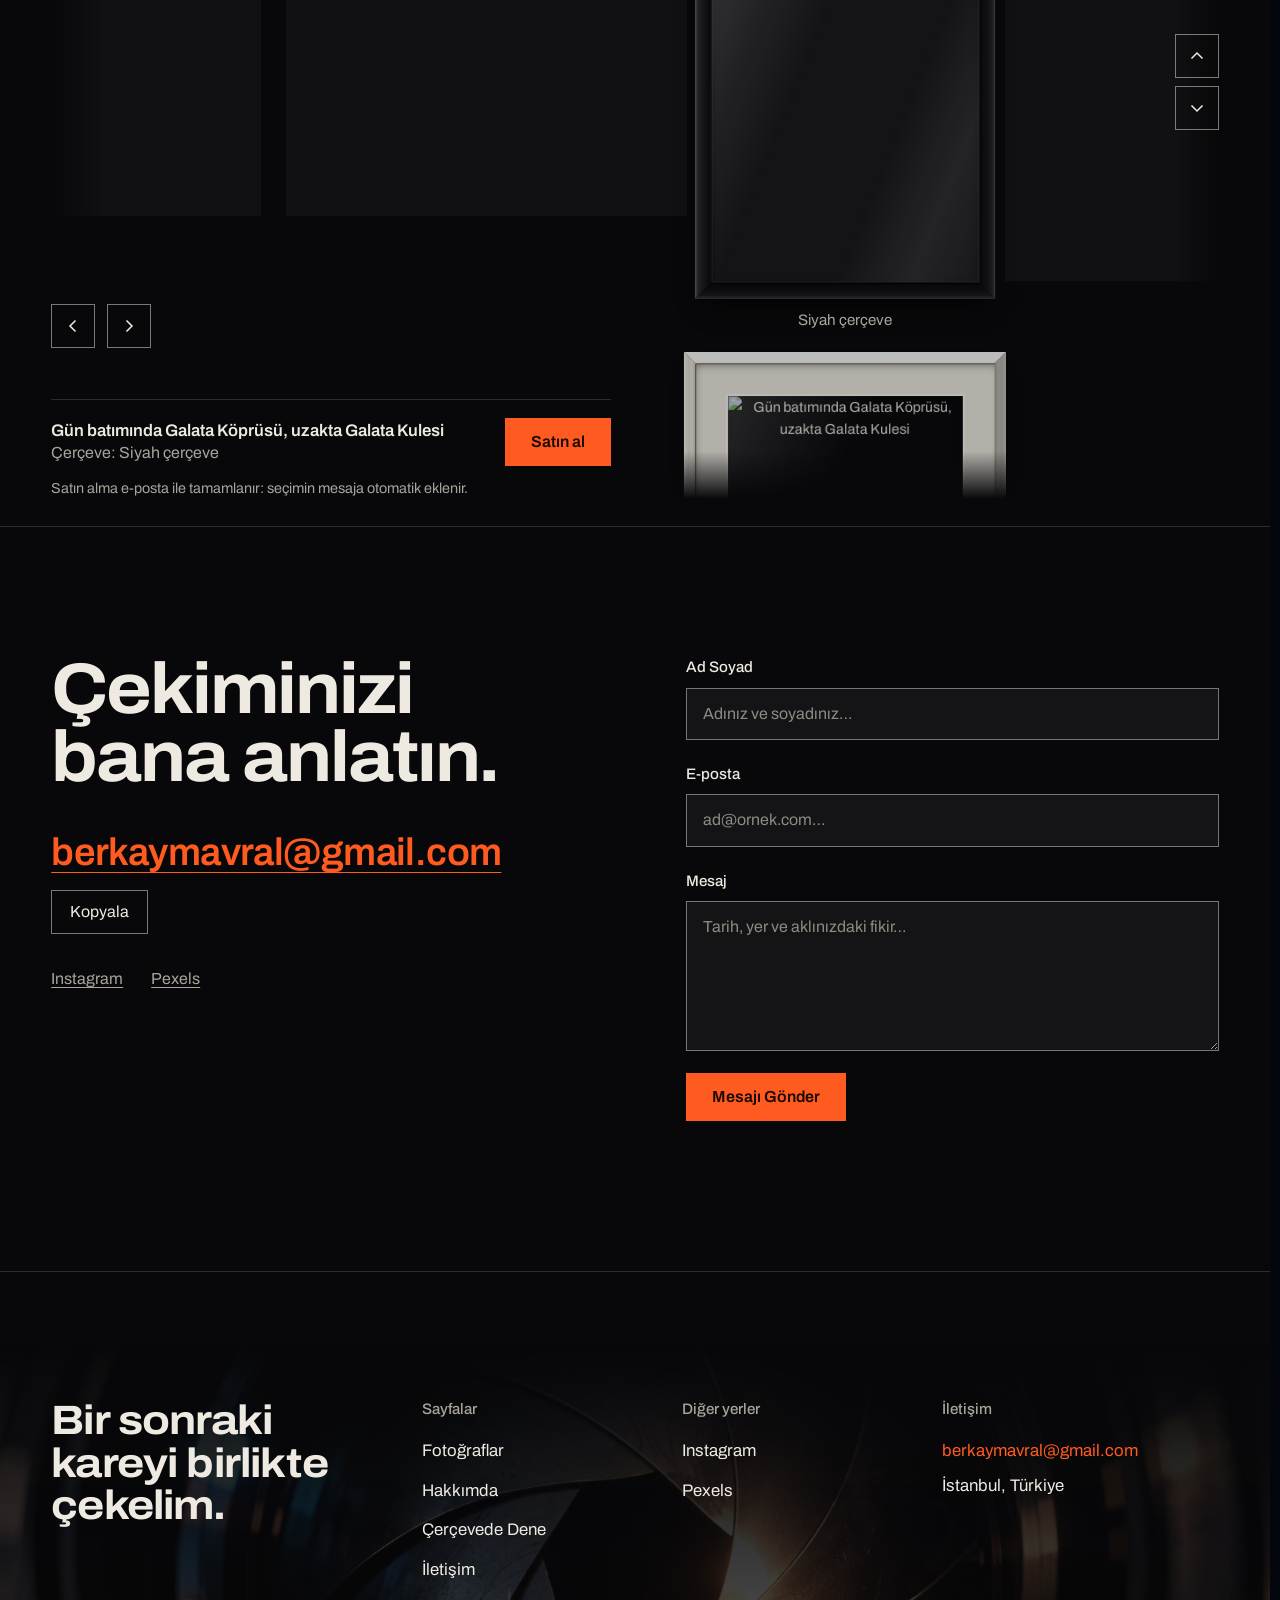
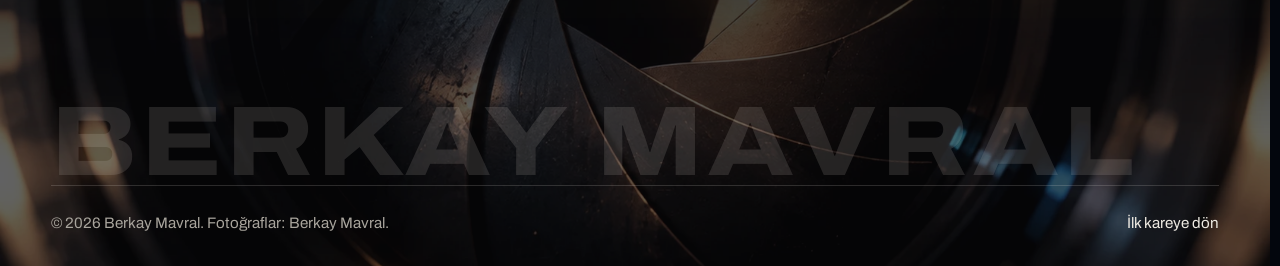
==== commit 95d849dc: "v1.22" ====
--- a/index.html
+++ b/index.html
@@ -27,6 +27,7 @@
 <link rel="icon" href="media/icons/favicon.ico" sizes="48x48">
 <link rel="apple-touch-icon" href="media/icons/apple-touch-icon.png">
 <link rel="preconnect" href="https://images.pexels.com" crossorigin>
+<link rel="preconnect" href="https://res.cloudinary.com" crossorigin>
 <link rel="preconnect" href="https://fonts.googleapis.com">
 <link rel="preconnect" href="https://fonts.gstatic.com" crossorigin>
 <link rel="preload" as="image" href="media/seq/01.webp" imagesrcset="media/seq/01-m.webp 960w, media/seq/01.webp 1672w" imagesizes="100vw" type="image/webp" fetchpriority="high">
@@ -613,7 +614,7 @@
         <h2 id="work-title" data-i18n="workH2">İstanbul, dört farklı ışıkta.</h2>
       </div>
       <div class="fh-side">
-        <p class="count"><b id="frame-count">127</b> <span data-i18n="photos">fotoğraf</span></p>
+        <p class="count"><b id="frame-count">128</b> <span data-i18n="photos">fotoğraf</span></p>
         <div class="filters" role="group" data-i18n-attr="aria-label:filterLabel" aria-label="Fotoğrafları ışığa göre filtrele">
           <button type="button" data-f="all" aria-pressed="true" data-i18n="fAll">Tümü</button>
           <button type="button" data-f="gold" aria-pressed="false" data-i18n="fGold">Altın saat</button>
@@ -751,6 +752,7 @@
         <li class="tile" data-cat="dark" hidden><button class="shot" type="button" data-full="https://images.pexels.com/photos/14736221/pexels-photo-14736221.jpeg?auto=compress&cs=tinysrgb&h=3000" data-cap="Yağmurlu bir gecede neon ışıklı bir sokak" data-i18n-attr="data-cap:cap.14736221" data-ar="0.6667" data-glow="#b0483a"><span class="ph"><img src="https://images.pexels.com/photos/14736221/pexels-photo-14736221.jpeg?auto=compress&cs=tinysrgb&w=900" srcset="https://images.pexels.com/photos/14736221/pexels-photo-14736221.jpeg?auto=compress&cs=tinysrgb&w=600 600w, https://images.pexels.com/photos/14736221/pexels-photo-14736221.jpeg?auto=compress&cs=tinysrgb&w=900 900w, https://images.pexels.com/photos/14736221/pexels-photo-14736221.jpeg?auto=compress&cs=tinysrgb&w=1200 1200w, https://images.pexels.com/photos/14736221/pexels-photo-14736221.jpeg?auto=compress&cs=tinysrgb&w=1600 1600w, https://images.pexels.com/photos/14736221/pexels-photo-14736221.jpeg?auto=compress&cs=tinysrgb&w=2000 2000w" sizes="(min-width:1000px) 32vw, 64vw" width="800" height="1200" alt="Yağmurlu bir gecede neon ışıklı bir sokak" data-i18n-attr="alt:cap.14736221" loading="lazy" decoding="async"></span></button></li>
         <li class="tile" data-cat="blue" hidden><button class="shot" type="button" data-full="https://images.pexels.com/photos/14736216/pexels-photo-14736216.jpeg?auto=compress&cs=tinysrgb&h=3000" data-cap="Alacakaranlıkta Kız Kulesi, sakin deniz ve arkada şehir" data-i18n-attr="data-cap:cap.14736216" data-ar="0.6667" data-glow="#3a6a98"><span class="ph"><img src="https://images.pexels.com/photos/14736216/pexels-photo-14736216.jpeg?auto=compress&cs=tinysrgb&w=900" srcset="https://images.pexels.com/photos/14736216/pexels-photo-14736216.jpeg?auto=compress&cs=tinysrgb&w=600 600w, https://images.pexels.com/photos/14736216/pexels-photo-14736216.jpeg?auto=compress&cs=tinysrgb&w=900 900w, https://images.pexels.com/photos/14736216/pexels-photo-14736216.jpeg?auto=compress&cs=tinysrgb&w=1200 1200w, https://images.pexels.com/photos/14736216/pexels-photo-14736216.jpeg?auto=compress&cs=tinysrgb&w=1600 1600w, https://images.pexels.com/photos/14736216/pexels-photo-14736216.jpeg?auto=compress&cs=tinysrgb&w=2000 2000w" sizes="(min-width:1000px) 32vw, 64vw" width="800" height="1200" alt="Alacakaranlıkta Kız Kulesi, sakin deniz ve arkada şehir" data-i18n-attr="alt:cap.14736216" loading="lazy" decoding="async"></span></button></li>
         <li class="tile" data-cat="day" hidden><button class="shot" type="button" data-full="https://images.pexels.com/photos/14736758/pexels-photo-14736758.jpeg?auto=compress&cs=tinysrgb&h=3000" data-cap="Karlı bir sokakta cam cepheli bir bina" data-i18n-attr="data-cap:cap.14736758" data-ar="0.6667" data-glow="#8c8270"><span class="ph"><img src="https://images.pexels.com/photos/14736758/pexels-photo-14736758.jpeg?auto=compress&cs=tinysrgb&w=900" srcset="https://images.pexels.com/photos/14736758/pexels-photo-14736758.jpeg?auto=compress&cs=tinysrgb&w=600 600w, https://images.pexels.com/photos/14736758/pexels-photo-14736758.jpeg?auto=compress&cs=tinysrgb&w=900 900w, https://images.pexels.com/photos/14736758/pexels-photo-14736758.jpeg?auto=compress&cs=tinysrgb&w=1200 1200w, https://images.pexels.com/photos/14736758/pexels-photo-14736758.jpeg?auto=compress&cs=tinysrgb&w=1600 1600w, https://images.pexels.com/photos/14736758/pexels-photo-14736758.jpeg?auto=compress&cs=tinysrgb&w=2000 2000w" sizes="(min-width:1000px) 32vw, 64vw" width="800" height="1200" alt="Karlı bir sokakta cam cepheli bir bina" data-i18n-attr="alt:cap.14736758" loading="lazy" decoding="async"></span></button></li>
+        <li class="tile wide" data-cat="dark" hidden><button class="shot" type="button" data-full="https://res.cloudinary.com/rnntoe86/image/upload/c_limit,w_3000,q_auto,f_auto/DSC03444" data-cap="asdasda" data-i18n-attr="data-cap:cap.DSC03444" data-ar="1.5" data-glow="#b0483a"><span class="ph"><img src="https://res.cloudinary.com/rnntoe86/image/upload/c_limit,w_900,q_auto,f_auto/DSC03444" srcset="https://res.cloudinary.com/rnntoe86/image/upload/c_limit,w_600,q_auto,f_auto/DSC03444 600w, https://res.cloudinary.com/rnntoe86/image/upload/c_limit,w_900,q_auto,f_auto/DSC03444 900w, https://res.cloudinary.com/rnntoe86/image/upload/c_limit,w_1200,q_auto,f_auto/DSC03444 1200w, https://res.cloudinary.com/rnntoe86/image/upload/c_limit,w_1600,q_auto,f_auto/DSC03444 1600w, https://res.cloudinary.com/rnntoe86/image/upload/c_limit,w_2000,q_auto,f_auto/DSC03444 2000w" sizes="(min-width:1000px) 64vw, 100vw" width="1200" height="800" alt="asdasda" data-i18n-attr="alt:cap.DSC03444" loading="lazy" decoding="async"></span></button></li>
     </ul>
     <div class="more-wrap">
       <button class="textbtn more" type="button" id="more" hidden><span data-i18n="more">Daha fazla göster</span> <span class="more-n" id="more-n"></span></button>
@@ -915,6 +917,7 @@
           <li class="pcl"><button class="pc" type="button" data-ref="14736221" data-o="portrait" data-u="https://images.pexels.com/photos/14736221/pexels-photo-14736221.jpeg?auto=compress&amp;cs=tinysrgb&amp;{k}={n}"><img data-src="https://images.pexels.com/photos/14736221/pexels-photo-14736221.jpeg?auto=compress&amp;cs=tinysrgb&amp;h=800" width="533" height="800" alt="Yağmurlu bir gecede neon ışıklı bir sokak" data-i18n-attr="alt:cap.14736221" decoding="async"></button></li>
           <li class="pcl"><button class="pc" type="button" data-ref="14736216" data-o="portrait" data-u="https://images.pexels.com/photos/14736216/pexels-photo-14736216.jpeg?auto=compress&amp;cs=tinysrgb&amp;{k}={n}"><img data-src="https://images.pexels.com/photos/14736216/pexels-photo-14736216.jpeg?auto=compress&amp;cs=tinysrgb&amp;h=800" width="533" height="800" alt="Alacakaranlıkta Kız Kulesi, sakin deniz ve arkada şehir" data-i18n-attr="alt:cap.14736216" decoding="async"></button></li>
           <li class="pcl"><button class="pc" type="button" data-ref="14736758" data-o="portrait" data-u="https://images.pexels.com/photos/14736758/pexels-photo-14736758.jpeg?auto=compress&amp;cs=tinysrgb&amp;{k}={n}"><img data-src="https://images.pexels.com/photos/14736758/pexels-photo-14736758.jpeg?auto=compress&amp;cs=tinysrgb&amp;h=800" width="533" height="800" alt="Karlı bir sokakta cam cepheli bir bina" data-i18n-attr="alt:cap.14736758" decoding="async"></button></li>
+          <li class="pcl"><button class="pc" type="button" data-ref="DSC03444" data-o="landscape" data-u="https://res.cloudinary.com/rnntoe86/image/upload/c_limit,{k}_{n},q_auto,f_auto/DSC03444"><img data-src="https://res.cloudinary.com/rnntoe86/image/upload/c_limit,h_800,q_auto,f_auto/DSC03444" width="533" height="800" alt="asdasda" data-i18n-attr="alt:cap.DSC03444" decoding="async"></button></li>
         </ul>
         <div class="pr-rail-wrap">
           <ul class="pr-rail" id="pr-rail" role="list" data-i18n-attr="aria-label:prFrames" aria-label="Çerçeve seçenekleri">
@@ -1028,7 +1031,7 @@
 </dialog>
 
 <script>
-const I18N = {"tr":{"title":"Berkay Mavral, İstanbul’da Fotoğrafçı","desc":"Berkay Mavral’dan, sabah yolculuğundan geceye İstanbul’da sokak ve şehir fotoğrafçılığı.","ogdesc":"İstanbul’dan sokak ve şehir fotoğrafçılığı, sabah yolculuğundan geceye.","skip":"Fotoğraflara geç","brandLabel":"Berkay Mavral, sayfa başına dön","navLabel":"Ana menü","navFrames":"Fotoğraflar","navAbout":"Hakkımda","cta":"Çekim Planla","langLabel":"Dil / Language","heroLabel":"Giriş","heroH1":"Berkay Mavral, İstanbul’da fotoğrafçı. İstanbul, kare kare.","heroP":"Berkay Mavral’dan, sabah yolculuğundan geceye sokak ve şehir fotoğrafçılığı.","hnSub":"Photography","cue":"Açmak için kaydır","heroHl":"İstanbul, kare kare.","workH2":"İstanbul, dört farklı ışıkta.","photos":"fotoğraf","filterLabel":"Fotoğrafları ışığa göre filtrele","fAll":"Tümü","fGold":"Altın saat","fDay":"Gün ışığı","fBlue":"Mavi saat","fDark":"Gece","aboutH2":"Hakkımda","portraitAlt":"Berkay Mavral’ın dışarıda çekilmiş portresi: koyu renk kapüşonlu mont, gülümsüyor, omuzlarında sırt çantası","portraitCap":"Berkay Mavral, İstanbul","lead":"Ben Berkay, İstanbul’da yaşayan bir fotoğrafçıyım. Şehir hayatı, mimari ve portreler, sabah yolculuğundan geceye kadar.","note":"Pexels kütüphanem <strong>4,2 milyon görüntülenmeyi</strong> aştı. Çekim talepleri ve iş birlikleri için aşağıdan mesaj gönderebilirsiniz.","shUrban":"Şehir","shUrbanD":"Sokak hayatı, toplu taşıma, limanlar","shArch":"Mimari","shArchD":"Binalar, camiler, siluetler","shPort":"Portre","shPortD":"İnsanlar, kendi çevrelerinde","contactH2":"Çekiminizi bana anlatın.","copy":"Kopyala","copied":"Kopyalandı","copyNote":"E-posta adresi kopyalandı.","copyFail":"Kopyalanamadı. Adres seçildi, Ctrl+C ile kopyalayabilirsiniz.","lName":"Ad Soyad","lEmail":"E-posta","lMsg":"Mesaj","pName":"Adınız ve soyadınız…","pEmail":"ad@ornek.com…","pMsg":"Tarih, yer ve aklınızdaki fikir…","send":"Mesajı Gönder","eName":"Size nasıl hitap edeceğimi bilmem için adınızı yazın.","eEmail":"ad@ornek.com gibi bir e-posta adresi girin.","eMsg":"Çekim hakkında bir iki cümle yazın.","fStatus":"Posta uygulamanız mesaj hazır şekilde açılmalı. Açılmazsa berkaymavral@gmail.com adresine yazın.","mailSubject":"Çekim talebi: ","footLabel":"Site altbilgisi","footLead":"Bir sonraki kareyi birlikte çekelim.","footPages":"Sayfalar","footElse":"Diğer yerler","footContact":"İletişim","newTab":"(yeni sekmede açılır)","place":"İstanbul, Türkiye","footNote":"Fotoğraflar: Berkay Mavral.","footBack":"İlk kareye dön","navPrints":"Çerçevede Dene","prH2":"Fotoğraflarımı çerçevede dene, beğendiğini satın al.","prSub":"Bir fotoğraf seç, sonra çerçeveleri kaydırarak dene.","prPhotos":"Fotoğraflar","prFrames":"Çerçeve seçenekleri","prPrev":"Önceki fotoğraflar","prNext":"Sonraki fotoğraflar","prUp":"Önceki çerçeve","prDown":"Sonraki çerçeve","prBuy":"Satın al","prNote":"Satın alma e-posta ile tamamlanır: seçimin mesaja otomatik eklenir.","prFrameLbl":"Çerçeve: ","prMsg":"Merhaba Berkay, “{p}” fotoğrafını “{f}” ile satın almak istiyorum.","fr1":"Siyah çerçeve","fr2":"Paspartulu beyaz","fr3":"İnce beyaz, yüzen","fr4":"Meşe","fr5":"Altın","more":"Daha fazla göster","moreAdded":"{n} fotoğraf daha yüklendi","lbLabel":"Fotoğraf görüntüleyici","lbClose":"Kapat","lbPrev":"Önceki","lbNext":"Sonraki","cap.14736215":"Vapurdan görünen denizde batan güneş","cap.14736216":"Alacakaranlıkta Kız Kulesi, sakin deniz ve arkada şehir","cap.14736217":"Alacakaranlıkta sahilde gezinen insanlar, arkada şehir","cap.14736218":"Güneşli bir günde bir yolcu gemisinin göründüğü sahil yürüyüş yolu","cap.14736219":"Tramvay ve ışıklı kaldırımlarla bir gece sokağı","cap.14736220":"Dükkânlarla çevrili hareketli bir caddede kırmızı klasik bir araba","cap.14736221":"Yağmurlu bir gecede neon ışıklı bir sokak","cap.14736223":"Yağmurlu bir akşamda Kadıköy’de ışıklı bir pazar","cap.14736224":"Gün doğumunda bir sokak, sıcak ışık ve uzun gölgeler","cap.14736225":"Yağmurlu bir gece sokağında neon yansımaları ve şemsiyeler","cap.14736758":"Karlı bir sokakta cam cepheli bir bina","cap.14736759":"Karlı ağaçlarla ıslak bir kış sokağında yürüyen insanlar","cap.14736760":"Park halindeki arabaların arasında karlı bir sokakta oynayan biri","cap.14736761":"Karla kaplı ağaçların arasında sarı bir taksi","cap.14736762":"Karlı bir gecede ışıklarla süslü bir ağaç","cap.14736763":"Apartmanlar arasında karla kaplı bir sokak","cap.14736764":"Karlı bir kış gecesinde parlayan sokak lambaları","cap.14736765":"Renkli bir duvar resmi ve yayalarla karlı bir sokak","cap.14736767":"Karla kaplı ağaçlar ve park halindeki arabalar, yukarıdan","cap.14736768":"Gece ışıklı ve karlı bir sokakta siluetler","cap.14736901":"Hareketli bir gece sokağında insanlarla çevrili bir seyyar tezgâh","cap.14736902":"Gece insanlar ve ışıklarla dolu hareketli bir sokak","cap.14736903":"Güneşli bir sokakta park etmiş turuncu bir spor araba","cap.14736904":"Gün batımında hareketli bir caddede yürüyen baba ve oğul","cap.14736906":"Kıyıda gün batımı, yürüyen bir siluet","cap.14736907":"Loş bir metro peronunda yolcular","cap.14736908":"Gün batımı gökyüzünün önünde limanda yürüyen bir kadın","cap.14736909":"Denizin kıyısında çimenlerde yürüyen bir yavru kedi","cap.14736910":"Gün batımında yüksekten falezli ve renkli evli bir sahil","cap.14736911":"Gece ışıklı dükkânlar ve kalabalıkla dolu hareketli bir cadde","cap.14763986":"Gün batımında sahilde yürüyen siluetler","cap.14763987":"Kasvetli bir gökyüzü altında vapur iskelesi yakınında insanlar","cap.14763988":"Dramatik bir gün batımı gökyüzü altında Yavuz Sultan Selim Köprüsü","cap.14763989":"Alacakaranlıkta ışıkları yanan bir vapur iskelesi","cap.14767389":"Şehirde karlı bir sokakta yürüyen insanlar","cap.14767390":"Gece loş ve karlı bir sokakta yürüyen iki kişi","cap.14767391":"Gece neon ışıklı karlı bir sokak","cap.14767392":"Gece sıcak lambalarla aydınlanan karlı bir sokakta bir araba","cap.14767393":"Gece kar yağarken kırmızı ışıklı bir bina ve insanlar","cap.14767394":"Gece karlı bir sokakta yürüyen insanlar, ışıklı binalar","cap.14767395":"Gece şehir ışıkları altında karlı bir sokaktan geçen insanlar","cap.14767397":"Taksi ve trafik ışıklarıyla karlı bir sokak","cap.14767398":"Gece şehirde karda koşan bir pug","cap.14815046":"Gün batımında suda kürek çeken iki kişi","cap.14815047":"Yolcularla loş bir vapur içi","cap.14815048":"Loş ışıkta tarihi bir kemerin altından geçen bir çift","cap.14815049":"Gün batımında sakin suda küçük bir tekne","cap.14815050":"Gün batımında sahil yolunda yürüyen insanlar","cap.14815051":"Geceleyin sıcak ışıklı rustik bir restoran, yemek yiyen insanlar","cap.14815052":"Bir park yolundan görünen Boğaz Köprüsü","cap.14815053":"Pencereden görünen nehir, tekneler ve köprüler","cap.14815054":"Yeşil bir orman, uzakta şehir","cap.14815056":"Yumuşak gün doğumu renklerinde sakin denizde tek bir tekne","cap.14815057":"Sokakta yaşlı bir adam, arkasında bir bayrak","cap.14815058":"Dramatik bir akşam gökyüzü altında ışıklı bir yemek tezgâhı","cap.14815059":"Alacakaranlıkta modern binalar arasında loş bir geçit, yürüyen insanlar","cap.14953174":"Denizin kıyısında turuncu yağmurluklu bir balıkçı","cap.14953175":"Gece karanlık bir sokakta ışıkları yanan bir bina","cap.14953176":"Güneşli bir sahil yürüyüş yolunda insanlar, uzakta şehir","cap.14953177":"Vapurun penceresinden alacakaranlıkta liman","cap.14953178":"Sokağın kenarında güneş alan bir korkulukta oturan kedi","cap.14953179":"Pencereden görünen limanda bir tekne ve vinç","cap.14953180":"Dükkânlar ve eski binalarla dolu, güneş alan dar bir sokak","cap.14953181":"Yumuşak tavan ışıkları altında kalabalık bir kapalı pazar","cap.14953182":"Gece bir sokakta ışıklı bir otel girişi","cap.14953183":"Asfaltın üzerine dağılmış kırmızı sonbahar yaprakları","cap.14953184":"Gece bir sokak köşesi, ışıklarla süslü balkonlar","cap.14953186":"Yağmurlu bir şehir sokağında tramvay ve yayalar","cap.14953187":"Gece tarihi binaların ışıklandığı bir sokak","cap.14953188":"Suyun kenarında plaj voleybolu oynayan insanlar, arkada şehir","cap.14953189":"Yolda uzanan bir figür ve yanında uzun gölgesi","cap.14953190":"Limanın kenarında olta hazırlayan iki balıkçı","cap.14953191":"Bir parkta sarı sonbahar ağaçları, arkada tepeler","cap.14953192":"Gece ışıklı bir binanın önünde Türk bayraklarıyla toplanan kalabalık","cap.14953194":"Sonbahar ışığında ağaçlarla çevrili bir yolda yürüyen insanlar","cap.14953231":"Sıcak bir odada eski bir televizyonun üzerinde oturan kedi","cap.14953270":"Alacakaranlıkta kalabalık bir caddede nostaljik tramvay","cap.14953271":"Gece ıslak bir sokakta ışıklı bir bina ve yayalar","cap.14953272":"Gece bayram ışıklarıyla süslü, yürüyen kalabalıkla dolu bir sokak","cap.14953273":"İki bina arasında sıcak ışıklı dar bir sokak","cap.14953274":"Dar bir sokakta duvara yaslanan insanlar, sıcak ışık","cap.14953275":"Metroda yürüyen merdivenle yukarı çıkan, turuncu çantalı biri","cap.14953276":"Gece Galata Köprüsü ve İstanbul silueti","cap.14953277":"Gün batımında İstanbul silueti, Boğaz’da tekneler","cap.14953368":"Yılbaşı süsleriyle ışıl ışıl bir bina ve kalabalık","cap.14953369":"Yılbaşı pazarında ışıklı bir waffle tezgâhı","cap.14953370":"Süslü bir bina ve kalabalıkla bir yılbaşı pazarı","cap.15069342":"Gece bir metro peronunda tren yaklaşırken bekleyen insanlar","cap.15069343":"Metro trenine binen ve inen yolcular","cap.15069344":"Perspektifte kaybolan boş bir metro peronu","cap.15069345":"Akşam hareketli bir limanın üzerinde ışıklı bir köprü","cap.15069347":"Bir vapur yanaşırken limanda siluetler","cap.15069348":"Dramatik bir alacakaranlık gökyüzü altında ışıklandırılmış bir cami","cap.15069349":"Tramvay durağında bir adam, gölgesi kaldırımda","cap.15069350":"Limanda yağmurluklu insanlar, arkalarında bir vapur","cap.15069351":"Eski binaların ve pazar tezgâhlarının olduğu kalabalık bir sokak","cap.15194859":"Açık denizde, berrak bir gökyüzü altında yolcu vapuru","cap.15194860":"Karanlıkta yansıyan kırmızı bir metro treni","cap.15194875":"Yağmurlu bir gecede sokak yemeği tezgâhının çevresinde insanlar","cap.15194876":"Yağmurlu bir sokak, ıslak kaldırımda yansımalar","cap.15194877":"Vapur iskelesinde siluetler, cam kapılardan giren güneş ışığı","cap.15194878":"Bir terminalin bekleme salonuna uzanan güneş ışınları","cap.15207754":"Alacakaranlıkta loş bir sokakta yalnız oturan bir adam","cap.15207781":"Yukarıdan görünen, güneş ışığı altında bir kaldırım","cap.15207900":"Boğaz kıyısında Ortaköy Camii","cap.15297911":"Gün batımında Galata Köprüsü, uzakta Galata Kulesi","cap.15297912":"Şehir kaldırımında akşam vakti, gün batımına karşı minareler","cap.15297913":"İçeride yürüyen bir siluet, cam kapıların ardında sokak","cap.15297914":"Bir köprü korkuluğunun ardında batan güneş","cap.15518194":"Loş bir metro vagonunda yolcular","cap.15518197":"Gün batımında limanda siluetler, arkada bir vapur ve bir deniz feneri","cap.15518199":"Gece ışıldayan bir kafe","cap.15518200":"Islak kaldırıma yansıyan ışıklı bir bina","cap.16638283":"Şemsiyeli iki kişi gri bir sokakta yürüyor","cap.16741238":"Alacakaranlıkta suyun karşısında elektrik direkleriyle tepelik bir kıyı","cap.16741239":"Öğleden sonra ışığında çatılar ve tepeler","cap.16741261":"Kapalı bir gökyüzü altında iskelede insanlar, uzakta tekneler","cap.16741279":"Güneşli, yeşil bir parkta dolaşan beyaz bir köpek","cap.18030432":"Soluk bir gökyüzü altında sahil yolunda tek başına bisikletli","cap.18030433":"Gece, bir parkın içinden geçen lambalarla aydınlatılmış yol","cap.18030434":"Gün batımında sahilde yürüyen siluetler","cap.18030435":"Hareketli bir limanda ilerleyen vapur","cap.18030436":"Sakin bir günde denizin kıyısında oturan yalnız bir figür","cap.18349760":"Açık bir gökyüzü altında tarihi bir çan kulesi olan kasaba","cap.18349761":"Gün batımında kıyıda palmiye siluetleri","cap.18349762":"Gün batımında sahil yolunda palmiyeler ve bir motosiklet","cap.18349763":"Bir sanat atölyesinde bisiklet ve tablolar, pencereden görünüyor"},"en":{"title":"Berkay Mavral, Photographer in Istanbul","desc":"Street and city photography from Istanbul by Berkay Mavral, from the morning commute to after dark.","ogdesc":"Street and city photography from Istanbul, from the morning commute to after dark.","skip":"Skip to Frames","brandLabel":"Berkay Mavral, back to top","navLabel":"Main","navFrames":"Frames","navAbout":"About","cta":"Book a Shoot","langLabel":"Dil / Language","heroLabel":"Introduction","heroH1":"Berkay Mavral, photographer in Istanbul. Istanbul, frame by frame.","heroP":"Street and city photography by Berkay Mavral, from the morning commute to after dark.","hnSub":"Photography","cue":"Scroll to open","heroHl":"Istanbul, frame by frame.","workH2":"Istanbul, in four kinds of light.","photos":"photographs","filterLabel":"Filter photos by light","fAll":"All","fGold":"Golden hour","fDay":"Daylight","fBlue":"Blue hour","fDark":"After dark","aboutH2":"About","portraitAlt":"Portrait of Berkay Mavral outdoors in a dark hooded jacket, smiling, a backpack on his shoulders","portraitCap":"Berkay Mavral, Istanbul","lead":"I’m Berkay, a photographer from Istanbul. Urban life, architecture and portraits, from the morning commute to after dark.","note":"My library on Pexels has passed <strong>4.2 million views</strong>. For commissions and collaborations, send a message below.","shUrban":"Urban","shUrbanD":"Street life, transit, harbors","shArch":"Architecture","shArchD":"Buildings, mosques, skylines","shPort":"Portrait","shPortD":"People in their own surroundings","contactH2":"Tell me about the shoot.","copy":"Copy","copied":"Copied","copyNote":"Email address copied.","copyFail":"Copy failed. The address is selected, press Ctrl+C.","lName":"Name","lEmail":"Email","lMsg":"Message","pName":"Your full name…","pEmail":"name@example.com…","pMsg":"Date, place and what you have in mind…","send":"Send Message","eName":"Add your name so I know who to reply to.","eEmail":"Enter an email address like name@example.com.","eMsg":"Write a sentence or two about the shoot.","fStatus":"Your mail app should open with the message ready. If it does not, write to berkaymavral@gmail.com.","mailSubject":"Shoot enquiry from ","footLabel":"Site footer","footLead":"Let’s make the next frame.","footPages":"Index","footElse":"Elsewhere","footContact":"Contact","newTab":"(opens in a new tab)","place":"Istanbul, Türkiye","footNote":"Photography: Berkay Mavral.","footBack":"Back to the first frame","navPrints":"Try in a Frame","prH2":"Try my photos in a frame, then buy the one you like.","prSub":"Pick a photo, then scroll through the frames to try them.","prPhotos":"Photos","prFrames":"Frame options","prPrev":"Previous photos","prNext":"Next photos","prUp":"Previous frame","prDown":"Next frame","prBuy":"Buy","prNote":"Buying is finished by email: your choice is added to the message for you.","prFrameLbl":"Frame: ","prMsg":"Hi Berkay, I would like to buy “{p}” with the “{f}” frame.","fr1":"Black frame","fr2":"White with mat","fr3":"Thin white, floating","fr4":"Oak","fr5":"Gold","more":"Show more","moreAdded":"{n} more photos loaded","lbLabel":"Photo viewer","lbClose":"Close","lbPrev":"Previous","lbNext":"Next","cap.14736215":"The setting sun on the sea, seen from a ferry","cap.14736216":"Maiden’s Tower at twilight, calm sea and the city behind","cap.14736217":"People strolling along the waterfront at twilight, the city behind","cap.14736218":"A waterfront promenade with a cruise ship on a sunny day","cap.14736219":"A night street with a tram and lit pavements","cap.14736220":"A red vintage car on a busy street lined with shops","cap.14736221":"A neon-lit street on a rainy night","cap.14736223":"A lit night market in Kadıköy on a rainy evening","cap.14736224":"A street at sunrise, warm light and long shadows","cap.14736225":"A rainy night street with neon reflections and umbrellas","cap.14736758":"A glass-fronted building on a snowy street","cap.14736759":"People walking along a wet winter street with snowy trees","cap.14736760":"Someone playing in a snowy street among parked cars","cap.14736761":"A yellow taxi among snow-covered trees","cap.14736762":"A tree strung with lights on a snowy night","cap.14736763":"A snow-covered street between apartment buildings","cap.14736764":"Glowing street lamps on a snowy winter night","cap.14736765":"A snowy street with a colorful mural and pedestrians","cap.14736767":"Snow-covered trees and parked cars, seen from above","cap.14736768":"Silhouettes on a snowy, lit street at night","cap.14736901":"A street food cart surrounded by people on a busy night street","cap.14736902":"A lively street full of people and lights at night","cap.14736903":"An orange sports car parked on a sunlit street","cap.14736904":"A father and son walking down a busy street at sunset","cap.14736906":"A sunset over the shore, a silhouette walking","cap.14736907":"Commuters on a dim metro platform","cap.14736908":"A woman walking along the harbor against a sunset sky","cap.14736909":"A kitten walking on grass by the sea","cap.14736910":"A seaside with cliffs and colorful houses at sunset, from above","cap.14736911":"A busy street of lit shop fronts and crowds at night","cap.14763986":"Silhouettes walking on the waterfront at sunset","cap.14763987":"People near a ferry harbor under a moody sky","cap.14763988":"Yavuz Sultan Selim Bridge under a dramatic sunset sky","cap.14763989":"A ferry pier with its lights on at dusk","cap.14767389":"People walking in the snow on a city street","cap.14767390":"Two people walking down a snowy, dim street at night","cap.14767391":"A snowy street with neon lights at night","cap.14767392":"A car on a snowy street lit by warm lamps at night","cap.14767393":"A red-lit building and people under snowfall at night","cap.14767394":"People walking on a snowy street at night, buildings lit","cap.14767395":"People crossing a snowy street at night under city lights","cap.14767397":"A snowy street with a taxi and traffic lights","cap.14767398":"A pug running through snow in the city at night","cap.14815046":"Two people rowing out on the water at sunset","cap.14815047":"The dim inside of a ferry with passengers","cap.14815048":"A couple walking through a historic archway in dim light","cap.14815049":"A small boat on calm water at sunset","cap.14815050":"People walking on the seaside promenade at sunset","cap.14815051":"A rustic restaurant at night, warm light and diners","cap.14815052":"The Bosphorus Bridge seen from a park path","cap.14815053":"A river with boats and bridges seen through a window","cap.14815054":"A green forest with the city in the distance","cap.14815056":"A lone boat on a calm sea in soft sunrise colors","cap.14815057":"An elderly man on the street, a flag behind him","cap.14815058":"A lit food stall under a dramatic evening sky","cap.14815059":"A dim passage between modern buildings at dusk, people walking","cap.14953174":"A fisherman in an orange raincoat by the sea","cap.14953175":"A lit building on a dark street at night","cap.14953176":"People on a sunny seaside promenade, the city in the distance","cap.14953177":"The harbor at dusk, seen through a ferry window","cap.14953178":"A cat sitting on a sunlit railing by the street","cap.14953179":"A boat and a crane in the harbor, seen through a window","cap.14953180":"A sunlit narrow street lined with shops and old buildings","cap.14953181":"A crowded indoor market under soft ceiling lights","cap.14953182":"A lit hotel front on a street at night","cap.14953183":"Red autumn leaves scattered on the asphalt","cap.14953184":"A street corner at night, balconies strung with lights","cap.14953186":"A tram and pedestrians on a rainy city street","cap.14953187":"A lit street of historic buildings at night","cap.14953188":"People playing beach volleyball by the water, the city behind them","cap.14953189":"A figure lying in the road, its long shadow beside it","cap.14953190":"Two fishermen setting up a rod by the harbor","cap.14953191":"Yellow autumn trees in a park, hills behind","cap.14953192":"A crowd with Turkish flags at night in front of a lit building","cap.14953194":"People walking along a tree-lined road in autumn light","cap.14953231":"A cat sitting on an old TV in a cozy room","cap.14953270":"A vintage tram on a crowded street at twilight","cap.14953271":"A lit building and pedestrians on a wet street at night","cap.14953272":"A city street at night with festive lights, a crowd walking","cap.14953273":"A narrow street between two buildings in warm light","cap.14953274":"People leaning on a wall in a narrow street, warm light","cap.14953275":"A figure with an orange bag riding an escalator up from the metro","cap.14953276":"The Galata Bridge and the Istanbul skyline at night","cap.14953277":"The Istanbul skyline at sunset, boats on the Bosphorus","cap.14953368":"A building lit with festive decorations and a crowd","cap.14953369":"A lit waffle stall at a Christmas market","cap.14953370":"A Christmas market with a decorated building and a crowd","cap.15069342":"People waiting on a metro platform as a train approaches at night","cap.15069343":"Passengers getting on and off a metro train","cap.15069344":"An empty metro platform in diminishing perspective","cap.15069345":"A lit bridge over a busy harbor in the evening","cap.15069347":"Silhouettes at the harbor as a ferry comes in","cap.15069348":"An illuminated mosque under a dramatic dusk sky","cap.15069349":"A man at a tram stop, his shadow on the pavement","cap.15069350":"People in raincoats at the harbor, a ferry behind them","cap.15069351":"A crowded street of old buildings and market stalls","cap.15194859":"A passenger ferry on open water under a clear sky","cap.15194860":"A red metro train reflected in the dark","cap.15194875":"People around a street food stall on a rainy night","cap.15194876":"A rainy street, reflections on the wet pavement","cap.15194877":"Silhouettes in a ferry terminal, sunlight through the glass doors","cap.15194878":"Sun beams across a terminal waiting room","cap.15207754":"A man sitting alone in a dim alley at dusk","cap.15207781":"A sunlit sidewalk seen from above","cap.15207900":"Ortaköy Mosque on the Bosphorus","cap.15297911":"Galata Bridge at sunset with Galata Tower in the distance","cap.15297912":"Dusk on a city sidewalk, minarets against the sunset","cap.15297913":"A silhouette walking inside, the street beyond the glass doors","cap.15297914":"The sun going down behind a bridge railing","cap.15518194":"Commuters inside a dim subway car","cap.15518197":"Silhouettes by the harbor at sunset, a ferry and a lighthouse behind them","cap.15518199":"A café glowing at night","cap.15518200":"A lit building reflected on wet pavement","cap.16638283":"Two people with umbrellas walking down a grey street","cap.16741238":"A hilly shore with power pylons across the water at dusk","cap.16741239":"Rooftops and hills in afternoon light","cap.16741261":"People on a pier under overcast skies, boats in the distance","cap.16741279":"A white dog exploring a sunny, green park","cap.18030432":"A lone cyclist on a coastal path under a pale sky","cap.18030433":"A lamp-lit path through a park at night","cap.18030434":"Silhouettes walking along the seaside at sunset","cap.18030435":"A ferry crossing a busy harbor","cap.18030436":"A lone figure sitting by the sea on a calm day","cap.18349760":"A town with a historic bell tower under a clear sky","cap.18349761":"Palm silhouettes on the shore at sunset","cap.18349762":"Palm trees and a scooter on a seaside road at sunset","cap.18349763":"A bicycle and paintings in an art studio, seen through a window"}};
+const I18N = {"tr":{"title":"Berkay Mavral, İstanbul’da Fotoğrafçı","desc":"Berkay Mavral’dan, sabah yolculuğundan geceye İstanbul’da sokak ve şehir fotoğrafçılığı.","ogdesc":"İstanbul’dan sokak ve şehir fotoğrafçılığı, sabah yolculuğundan geceye.","skip":"Fotoğraflara geç","brandLabel":"Berkay Mavral, sayfa başına dön","navLabel":"Ana menü","navFrames":"Fotoğraflar","navAbout":"Hakkımda","cta":"Çekim Planla","langLabel":"Dil / Language","heroLabel":"Giriş","heroH1":"Berkay Mavral, İstanbul’da fotoğrafçı. İstanbul, kare kare.","heroP":"Berkay Mavral’dan, sabah yolculuğundan geceye sokak ve şehir fotoğrafçılığı.","hnSub":"Photography","cue":"Açmak için kaydır","heroHl":"İstanbul, kare kare.","workH2":"İstanbul, dört farklı ışıkta.","photos":"fotoğraf","filterLabel":"Fotoğrafları ışığa göre filtrele","fAll":"Tümü","fGold":"Altın saat","fDay":"Gün ışığı","fBlue":"Mavi saat","fDark":"Gece","aboutH2":"Hakkımda","portraitAlt":"Berkay Mavral’ın dışarıda çekilmiş portresi: koyu renk kapüşonlu mont, gülümsüyor, omuzlarında sırt çantası","portraitCap":"Berkay Mavral, İstanbul","lead":"Ben Berkay, İstanbul’da yaşayan bir fotoğrafçıyım. Şehir hayatı, mimari ve portreler, sabah yolculuğundan geceye kadar.","note":"Pexels kütüphanem <strong>4,2 milyon görüntülenmeyi</strong> aştı. Çekim talepleri ve iş birlikleri için aşağıdan mesaj gönderebilirsiniz.","shUrban":"Şehir","shUrbanD":"Sokak hayatı, toplu taşıma, limanlar","shArch":"Mimari","shArchD":"Binalar, camiler, siluetler","shPort":"Portre","shPortD":"İnsanlar, kendi çevrelerinde","contactH2":"Çekiminizi bana anlatın.","copy":"Kopyala","copied":"Kopyalandı","copyNote":"E-posta adresi kopyalandı.","copyFail":"Kopyalanamadı. Adres seçildi, Ctrl+C ile kopyalayabilirsiniz.","lName":"Ad Soyad","lEmail":"E-posta","lMsg":"Mesaj","pName":"Adınız ve soyadınız…","pEmail":"ad@ornek.com…","pMsg":"Tarih, yer ve aklınızdaki fikir…","send":"Mesajı Gönder","eName":"Size nasıl hitap edeceğimi bilmem için adınızı yazın.","eEmail":"ad@ornek.com gibi bir e-posta adresi girin.","eMsg":"Çekim hakkında bir iki cümle yazın.","fStatus":"Posta uygulamanız mesaj hazır şekilde açılmalı. Açılmazsa berkaymavral@gmail.com adresine yazın.","mailSubject":"Çekim talebi: ","footLabel":"Site altbilgisi","footLead":"Bir sonraki kareyi birlikte çekelim.","footPages":"Sayfalar","footElse":"Diğer yerler","footContact":"İletişim","newTab":"(yeni sekmede açılır)","place":"İstanbul, Türkiye","footNote":"Fotoğraflar: Berkay Mavral.","footBack":"İlk kareye dön","navPrints":"Çerçevede Dene","prH2":"Fotoğraflarımı çerçevede dene, beğendiğini satın al.","prSub":"Bir fotoğraf seç, sonra çerçeveleri kaydırarak dene.","prPhotos":"Fotoğraflar","prFrames":"Çerçeve seçenekleri","prPrev":"Önceki fotoğraflar","prNext":"Sonraki fotoğraflar","prUp":"Önceki çerçeve","prDown":"Sonraki çerçeve","prBuy":"Satın al","prNote":"Satın alma e-posta ile tamamlanır: seçimin mesaja otomatik eklenir.","prFrameLbl":"Çerçeve: ","prMsg":"Merhaba Berkay, “{p}” fotoğrafını “{f}” ile satın almak istiyorum.","fr1":"Siyah çerçeve","fr2":"Paspartulu beyaz","fr3":"İnce beyaz, yüzen","fr4":"Meşe","fr5":"Altın","more":"Daha fazla göster","moreAdded":"{n} fotoğraf daha yüklendi","lbLabel":"Fotoğraf görüntüleyici","lbClose":"Kapat","lbPrev":"Önceki","lbNext":"Sonraki","cap.14736215":"Vapurdan görünen denizde batan güneş","cap.14736216":"Alacakaranlıkta Kız Kulesi, sakin deniz ve arkada şehir","cap.14736217":"Alacakaranlıkta sahilde gezinen insanlar, arkada şehir","cap.14736218":"Güneşli bir günde bir yolcu gemisinin göründüğü sahil yürüyüş yolu","cap.14736219":"Tramvay ve ışıklı kaldırımlarla bir gece sokağı","cap.14736220":"Dükkânlarla çevrili hareketli bir caddede kırmızı klasik bir araba","cap.14736221":"Yağmurlu bir gecede neon ışıklı bir sokak","cap.14736223":"Yağmurlu bir akşamda Kadıköy’de ışıklı bir pazar","cap.14736224":"Gün doğumunda bir sokak, sıcak ışık ve uzun gölgeler","cap.14736225":"Yağmurlu bir gece sokağında neon yansımaları ve şemsiyeler","cap.14736758":"Karlı bir sokakta cam cepheli bir bina","cap.14736759":"Karlı ağaçlarla ıslak bir kış sokağında yürüyen insanlar","cap.14736760":"Park halindeki arabaların arasında karlı bir sokakta oynayan biri","cap.14736761":"Karla kaplı ağaçların arasında sarı bir taksi","cap.14736762":"Karlı bir gecede ışıklarla süslü bir ağaç","cap.14736763":"Apartmanlar arasında karla kaplı bir sokak","cap.14736764":"Karlı bir kış gecesinde parlayan sokak lambaları","cap.14736765":"Renkli bir duvar resmi ve yayalarla karlı bir sokak","cap.14736767":"Karla kaplı ağaçlar ve park halindeki arabalar, yukarıdan","cap.14736768":"Gece ışıklı ve karlı bir sokakta siluetler","cap.14736901":"Hareketli bir gece sokağında insanlarla çevrili bir seyyar tezgâh","cap.14736902":"Gece insanlar ve ışıklarla dolu hareketli bir sokak","cap.14736903":"Güneşli bir sokakta park etmiş turuncu bir spor araba","cap.14736904":"Gün batımında hareketli bir caddede yürüyen baba ve oğul","cap.14736906":"Kıyıda gün batımı, yürüyen bir siluet","cap.14736907":"Loş bir metro peronunda yolcular","cap.14736908":"Gün batımı gökyüzünün önünde limanda yürüyen bir kadın","cap.14736909":"Denizin kıyısında çimenlerde yürüyen bir yavru kedi","cap.14736910":"Gün batımında yüksekten falezli ve renkli evli bir sahil","cap.14736911":"Gece ışıklı dükkânlar ve kalabalıkla dolu hareketli bir cadde","cap.14763986":"Gün batımında sahilde yürüyen siluetler","cap.14763987":"Kasvetli bir gökyüzü altında vapur iskelesi yakınında insanlar","cap.14763988":"Dramatik bir gün batımı gökyüzü altında Yavuz Sultan Selim Köprüsü","cap.14763989":"Alacakaranlıkta ışıkları yanan bir vapur iskelesi","cap.14767389":"Şehirde karlı bir sokakta yürüyen insanlar","cap.14767390":"Gece loş ve karlı bir sokakta yürüyen iki kişi","cap.14767391":"Gece neon ışıklı karlı bir sokak","cap.14767392":"Gece sıcak lambalarla aydınlanan karlı bir sokakta bir araba","cap.14767393":"Gece kar yağarken kırmızı ışıklı bir bina ve insanlar","cap.14767394":"Gece karlı bir sokakta yürüyen insanlar, ışıklı binalar","cap.14767395":"Gece şehir ışıkları altında karlı bir sokaktan geçen insanlar","cap.14767397":"Taksi ve trafik ışıklarıyla karlı bir sokak","cap.14767398":"Gece şehirde karda koşan bir pug","cap.14815046":"Gün batımında suda kürek çeken iki kişi","cap.14815047":"Yolcularla loş bir vapur içi","cap.14815048":"Loş ışıkta tarihi bir kemerin altından geçen bir çift","cap.14815049":"Gün batımında sakin suda küçük bir tekne","cap.14815050":"Gün batımında sahil yolunda yürüyen insanlar","cap.14815051":"Geceleyin sıcak ışıklı rustik bir restoran, yemek yiyen insanlar","cap.14815052":"Bir park yolundan görünen Boğaz Köprüsü","cap.14815053":"Pencereden görünen nehir, tekneler ve köprüler","cap.14815054":"Yeşil bir orman, uzakta şehir","cap.14815056":"Yumuşak gün doğumu renklerinde sakin denizde tek bir tekne","cap.14815057":"Sokakta yaşlı bir adam, arkasında bir bayrak","cap.14815058":"Dramatik bir akşam gökyüzü altında ışıklı bir yemek tezgâhı","cap.14815059":"Alacakaranlıkta modern binalar arasında loş bir geçit, yürüyen insanlar","cap.14953174":"Denizin kıyısında turuncu yağmurluklu bir balıkçı","cap.14953175":"Gece karanlık bir sokakta ışıkları yanan bir bina","cap.14953176":"Güneşli bir sahil yürüyüş yolunda insanlar, uzakta şehir","cap.14953177":"Vapurun penceresinden alacakaranlıkta liman","cap.14953178":"Sokağın kenarında güneş alan bir korkulukta oturan kedi","cap.14953179":"Pencereden görünen limanda bir tekne ve vinç","cap.14953180":"Dükkânlar ve eski binalarla dolu, güneş alan dar bir sokak","cap.14953181":"Yumuşak tavan ışıkları altında kalabalık bir kapalı pazar","cap.14953182":"Gece bir sokakta ışıklı bir otel girişi","cap.14953183":"Asfaltın üzerine dağılmış kırmızı sonbahar yaprakları","cap.14953184":"Gece bir sokak köşesi, ışıklarla süslü balkonlar","cap.14953186":"Yağmurlu bir şehir sokağında tramvay ve yayalar","cap.14953187":"Gece tarihi binaların ışıklandığı bir sokak","cap.14953188":"Suyun kenarında plaj voleybolu oynayan insanlar, arkada şehir","cap.14953189":"Yolda uzanan bir figür ve yanında uzun gölgesi","cap.14953190":"Limanın kenarında olta hazırlayan iki balıkçı","cap.14953191":"Bir parkta sarı sonbahar ağaçları, arkada tepeler","cap.14953192":"Gece ışıklı bir binanın önünde Türk bayraklarıyla toplanan kalabalık","cap.14953194":"Sonbahar ışığında ağaçlarla çevrili bir yolda yürüyen insanlar","cap.14953231":"Sıcak bir odada eski bir televizyonun üzerinde oturan kedi","cap.14953270":"Alacakaranlıkta kalabalık bir caddede nostaljik tramvay","cap.14953271":"Gece ıslak bir sokakta ışıklı bir bina ve yayalar","cap.14953272":"Gece bayram ışıklarıyla süslü, yürüyen kalabalıkla dolu bir sokak","cap.14953273":"İki bina arasında sıcak ışıklı dar bir sokak","cap.14953274":"Dar bir sokakta duvara yaslanan insanlar, sıcak ışık","cap.14953275":"Metroda yürüyen merdivenle yukarı çıkan, turuncu çantalı biri","cap.14953276":"Gece Galata Köprüsü ve İstanbul silueti","cap.14953277":"Gün batımında İstanbul silueti, Boğaz’da tekneler","cap.14953368":"Yılbaşı süsleriyle ışıl ışıl bir bina ve kalabalık","cap.14953369":"Yılbaşı pazarında ışıklı bir waffle tezgâhı","cap.14953370":"Süslü bir bina ve kalabalıkla bir yılbaşı pazarı","cap.15069342":"Gece bir metro peronunda tren yaklaşırken bekleyen insanlar","cap.15069343":"Metro trenine binen ve inen yolcular","cap.15069344":"Perspektifte kaybolan boş bir metro peronu","cap.15069345":"Akşam hareketli bir limanın üzerinde ışıklı bir köprü","cap.15069347":"Bir vapur yanaşırken limanda siluetler","cap.15069348":"Dramatik bir alacakaranlık gökyüzü altında ışıklandırılmış bir cami","cap.15069349":"Tramvay durağında bir adam, gölgesi kaldırımda","cap.15069350":"Limanda yağmurluklu insanlar, arkalarında bir vapur","cap.15069351":"Eski binaların ve pazar tezgâhlarının olduğu kalabalık bir sokak","cap.15194859":"Açık denizde, berrak bir gökyüzü altında yolcu vapuru","cap.15194860":"Karanlıkta yansıyan kırmızı bir metro treni","cap.15194875":"Yağmurlu bir gecede sokak yemeği tezgâhının çevresinde insanlar","cap.15194876":"Yağmurlu bir sokak, ıslak kaldırımda yansımalar","cap.15194877":"Vapur iskelesinde siluetler, cam kapılardan giren güneş ışığı","cap.15194878":"Bir terminalin bekleme salonuna uzanan güneş ışınları","cap.15207754":"Alacakaranlıkta loş bir sokakta yalnız oturan bir adam","cap.15207781":"Yukarıdan görünen, güneş ışığı altında bir kaldırım","cap.15207900":"Boğaz kıyısında Ortaköy Camii","cap.15297911":"Gün batımında Galata Köprüsü, uzakta Galata Kulesi","cap.15297912":"Şehir kaldırımında akşam vakti, gün batımına karşı minareler","cap.15297913":"İçeride yürüyen bir siluet, cam kapıların ardında sokak","cap.15297914":"Bir köprü korkuluğunun ardında batan güneş","cap.15518194":"Loş bir metro vagonunda yolcular","cap.15518197":"Gün batımında limanda siluetler, arkada bir vapur ve bir deniz feneri","cap.15518199":"Gece ışıldayan bir kafe","cap.15518200":"Islak kaldırıma yansıyan ışıklı bir bina","cap.16638283":"Şemsiyeli iki kişi gri bir sokakta yürüyor","cap.16741238":"Alacakaranlıkta suyun karşısında elektrik direkleriyle tepelik bir kıyı","cap.16741239":"Öğleden sonra ışığında çatılar ve tepeler","cap.16741261":"Kapalı bir gökyüzü altında iskelede insanlar, uzakta tekneler","cap.16741279":"Güneşli, yeşil bir parkta dolaşan beyaz bir köpek","cap.18030432":"Soluk bir gökyüzü altında sahil yolunda tek başına bisikletli","cap.18030433":"Gece, bir parkın içinden geçen lambalarla aydınlatılmış yol","cap.18030434":"Gün batımında sahilde yürüyen siluetler","cap.18030435":"Hareketli bir limanda ilerleyen vapur","cap.18030436":"Sakin bir günde denizin kıyısında oturan yalnız bir figür","cap.18349760":"Açık bir gökyüzü altında tarihi bir çan kulesi olan kasaba","cap.18349761":"Gün batımında kıyıda palmiye siluetleri","cap.18349762":"Gün batımında sahil yolunda palmiyeler ve bir motosiklet","cap.18349763":"Bir sanat atölyesinde bisiklet ve tablolar, pencereden görünüyor","cap.DSC03444":"asdasda"},"en":{"title":"Berkay Mavral, Photographer in Istanbul","desc":"Street and city photography from Istanbul by Berkay Mavral, from the morning commute to after dark.","ogdesc":"Street and city photography from Istanbul, from the morning commute to after dark.","skip":"Skip to Frames","brandLabel":"Berkay Mavral, back to top","navLabel":"Main","navFrames":"Frames","navAbout":"About","cta":"Book a Shoot","langLabel":"Dil / Language","heroLabel":"Introduction","heroH1":"Berkay Mavral, photographer in Istanbul. Istanbul, frame by frame.","heroP":"Street and city photography by Berkay Mavral, from the morning commute to after dark.","hnSub":"Photography","cue":"Scroll to open","heroHl":"Istanbul, frame by frame.","workH2":"Istanbul, in four kinds of light.","photos":"photographs","filterLabel":"Filter photos by light","fAll":"All","fGold":"Golden hour","fDay":"Daylight","fBlue":"Blue hour","fDark":"After dark","aboutH2":"About","portraitAlt":"Portrait of Berkay Mavral outdoors in a dark hooded jacket, smiling, a backpack on his shoulders","portraitCap":"Berkay Mavral, Istanbul","lead":"I’m Berkay, a photographer from Istanbul. Urban life, architecture and portraits, from the morning commute to after dark.","note":"My library on Pexels has passed <strong>4.2 million views</strong>. For commissions and collaborations, send a message below.","shUrban":"Urban","shUrbanD":"Street life, transit, harbors","shArch":"Architecture","shArchD":"Buildings, mosques, skylines","shPort":"Portrait","shPortD":"People in their own surroundings","contactH2":"Tell me about the shoot.","copy":"Copy","copied":"Copied","copyNote":"Email address copied.","copyFail":"Copy failed. The address is selected, press Ctrl+C.","lName":"Name","lEmail":"Email","lMsg":"Message","pName":"Your full name…","pEmail":"name@example.com…","pMsg":"Date, place and what you have in mind…","send":"Send Message","eName":"Add your name so I know who to reply to.","eEmail":"Enter an email address like name@example.com.","eMsg":"Write a sentence or two about the shoot.","fStatus":"Your mail app should open with the message ready. If it does not, write to berkaymavral@gmail.com.","mailSubject":"Shoot enquiry from ","footLabel":"Site footer","footLead":"Let’s make the next frame.","footPages":"Index","footElse":"Elsewhere","footContact":"Contact","newTab":"(opens in a new tab)","place":"Istanbul, Türkiye","footNote":"Photography: Berkay Mavral.","footBack":"Back to the first frame","navPrints":"Try in a Frame","prH2":"Try my photos in a frame, then buy the one you like.","prSub":"Pick a photo, then scroll through the frames to try them.","prPhotos":"Photos","prFrames":"Frame options","prPrev":"Previous photos","prNext":"Next photos","prUp":"Previous frame","prDown":"Next frame","prBuy":"Buy","prNote":"Buying is finished by email: your choice is added to the message for you.","prFrameLbl":"Frame: ","prMsg":"Hi Berkay, I would like to buy “{p}” with the “{f}” frame.","fr1":"Black frame","fr2":"White with mat","fr3":"Thin white, floating","fr4":"Oak","fr5":"Gold","more":"Show more","moreAdded":"{n} more photos loaded","lbLabel":"Photo viewer","lbClose":"Close","lbPrev":"Previous","lbNext":"Next","cap.14736215":"The setting sun on the sea, seen from a ferry","cap.14736216":"Maiden’s Tower at twilight, calm sea and the city behind","cap.14736217":"People strolling along the waterfront at twilight, the city behind","cap.14736218":"A waterfront promenade with a cruise ship on a sunny day","cap.14736219":"A night street with a tram and lit pavements","cap.14736220":"A red vintage car on a busy street lined with shops","cap.14736221":"A neon-lit street on a rainy night","cap.14736223":"A lit night market in Kadıköy on a rainy evening","cap.14736224":"A street at sunrise, warm light and long shadows","cap.14736225":"A rainy night street with neon reflections and umbrellas","cap.14736758":"A glass-fronted building on a snowy street","cap.14736759":"People walking along a wet winter street with snowy trees","cap.14736760":"Someone playing in a snowy street among parked cars","cap.14736761":"A yellow taxi among snow-covered trees","cap.14736762":"A tree strung with lights on a snowy night","cap.14736763":"A snow-covered street between apartment buildings","cap.14736764":"Glowing street lamps on a snowy winter night","cap.14736765":"A snowy street with a colorful mural and pedestrians","cap.14736767":"Snow-covered trees and parked cars, seen from above","cap.14736768":"Silhouettes on a snowy, lit street at night","cap.14736901":"A street food cart surrounded by people on a busy night street","cap.14736902":"A lively street full of people and lights at night","cap.14736903":"An orange sports car parked on a sunlit street","cap.14736904":"A father and son walking down a busy street at sunset","cap.14736906":"A sunset over the shore, a silhouette walking","cap.14736907":"Commuters on a dim metro platform","cap.14736908":"A woman walking along the harbor against a sunset sky","cap.14736909":"A kitten walking on grass by the sea","cap.14736910":"A seaside with cliffs and colorful houses at sunset, from above","cap.14736911":"A busy street of lit shop fronts and crowds at night","cap.14763986":"Silhouettes walking on the waterfront at sunset","cap.14763987":"People near a ferry harbor under a moody sky","cap.14763988":"Yavuz Sultan Selim Bridge under a dramatic sunset sky","cap.14763989":"A ferry pier with its lights on at dusk","cap.14767389":"People walking in the snow on a city street","cap.14767390":"Two people walking down a snowy, dim street at night","cap.14767391":"A snowy street with neon lights at night","cap.14767392":"A car on a snowy street lit by warm lamps at night","cap.14767393":"A red-lit building and people under snowfall at night","cap.14767394":"People walking on a snowy street at night, buildings lit","cap.14767395":"People crossing a snowy street at night under city lights","cap.14767397":"A snowy street with a taxi and traffic lights","cap.14767398":"A pug running through snow in the city at night","cap.14815046":"Two people rowing out on the water at sunset","cap.14815047":"The dim inside of a ferry with passengers","cap.14815048":"A couple walking through a historic archway in dim light","cap.14815049":"A small boat on calm water at sunset","cap.14815050":"People walking on the seaside promenade at sunset","cap.14815051":"A rustic restaurant at night, warm light and diners","cap.14815052":"The Bosphorus Bridge seen from a park path","cap.14815053":"A river with boats and bridges seen through a window","cap.14815054":"A green forest with the city in the distance","cap.14815056":"A lone boat on a calm sea in soft sunrise colors","cap.14815057":"An elderly man on the street, a flag behind him","cap.14815058":"A lit food stall under a dramatic evening sky","cap.14815059":"A dim passage between modern buildings at dusk, people walking","cap.14953174":"A fisherman in an orange raincoat by the sea","cap.14953175":"A lit building on a dark street at night","cap.14953176":"People on a sunny seaside promenade, the city in the distance","cap.14953177":"The harbor at dusk, seen through a ferry window","cap.14953178":"A cat sitting on a sunlit railing by the street","cap.14953179":"A boat and a crane in the harbor, seen through a window","cap.14953180":"A sunlit narrow street lined with shops and old buildings","cap.14953181":"A crowded indoor market under soft ceiling lights","cap.14953182":"A lit hotel front on a street at night","cap.14953183":"Red autumn leaves scattered on the asphalt","cap.14953184":"A street corner at night, balconies strung with lights","cap.14953186":"A tram and pedestrians on a rainy city street","cap.14953187":"A lit street of historic buildings at night","cap.14953188":"People playing beach volleyball by the water, the city behind them","cap.14953189":"A figure lying in the road, its long shadow beside it","cap.14953190":"Two fishermen setting up a rod by the harbor","cap.14953191":"Yellow autumn trees in a park, hills behind","cap.14953192":"A crowd with Turkish flags at night in front of a lit building","cap.14953194":"People walking along a tree-lined road in autumn light","cap.14953231":"A cat sitting on an old TV in a cozy room","cap.14953270":"A vintage tram on a crowded street at twilight","cap.14953271":"A lit building and pedestrians on a wet street at night","cap.14953272":"A city street at night with festive lights, a crowd walking","cap.14953273":"A narrow street between two buildings in warm light","cap.14953274":"People leaning on a wall in a narrow street, warm light","cap.14953275":"A figure with an orange bag riding an escalator up from the metro","cap.14953276":"The Galata Bridge and the Istanbul skyline at night","cap.14953277":"The Istanbul skyline at sunset, boats on the Bosphorus","cap.14953368":"A building lit with festive decorations and a crowd","cap.14953369":"A lit waffle stall at a Christmas market","cap.14953370":"A Christmas market with a decorated building and a crowd","cap.15069342":"People waiting on a metro platform as a train approaches at night","cap.15069343":"Passengers getting on and off a metro train","cap.15069344":"An empty metro platform in diminishing perspective","cap.15069345":"A lit bridge over a busy harbor in the evening","cap.15069347":"Silhouettes at the harbor as a ferry comes in","cap.15069348":"An illuminated mosque under a dramatic dusk sky","cap.15069349":"A man at a tram stop, his shadow on the pavement","cap.15069350":"People in raincoats at the harbor, a ferry behind them","cap.15069351":"A crowded street of old buildings and market stalls","cap.15194859":"A passenger ferry on open water under a clear sky","cap.15194860":"A red metro train reflected in the dark","cap.15194875":"People around a street food stall on a rainy night","cap.15194876":"A rainy street, reflections on the wet pavement","cap.15194877":"Silhouettes in a ferry terminal, sunlight through the glass doors","cap.15194878":"Sun beams across a terminal waiting room","cap.15207754":"A man sitting alone in a dim alley at dusk","cap.15207781":"A sunlit sidewalk seen from above","cap.15207900":"Ortaköy Mosque on the Bosphorus","cap.15297911":"Galata Bridge at sunset with Galata Tower in the distance","cap.15297912":"Dusk on a city sidewalk, minarets against the sunset","cap.15297913":"A silhouette walking inside, the street beyond the glass doors","cap.15297914":"The sun going down behind a bridge railing","cap.15518194":"Commuters inside a dim subway car","cap.15518197":"Silhouettes by the harbor at sunset, a ferry and a lighthouse behind them","cap.15518199":"A café glowing at night","cap.15518200":"A lit building reflected on wet pavement","cap.16638283":"Two people with umbrellas walking down a grey street","cap.16741238":"A hilly shore with power pylons across the water at dusk","cap.16741239":"Rooftops and hills in afternoon light","cap.16741261":"People on a pier under overcast skies, boats in the distance","cap.16741279":"A white dog exploring a sunny, green park","cap.18030432":"A lone cyclist on a coastal path under a pale sky","cap.18030433":"A lamp-lit path through a park at night","cap.18030434":"Silhouettes walking along the seaside at sunset","cap.18030435":"A ferry crossing a busy harbor","cap.18030436":"A lone figure sitting by the sea on a calm day","cap.18349760":"A town with a historic bell tower under a clear sky","cap.18349761":"Palm silhouettes on the shore at sunset","cap.18349762":"Palm trees and a scooter on a seaside road at sunset","cap.18349763":"A bicycle and paintings in an art studio, seen through a window","cap.DSC03444":"asdasda"}};
 const SITE = {"email":"berkaymavral@gmail.com"};
 (() => {
   const $ = (s, r = document) => r.querySelector(s);
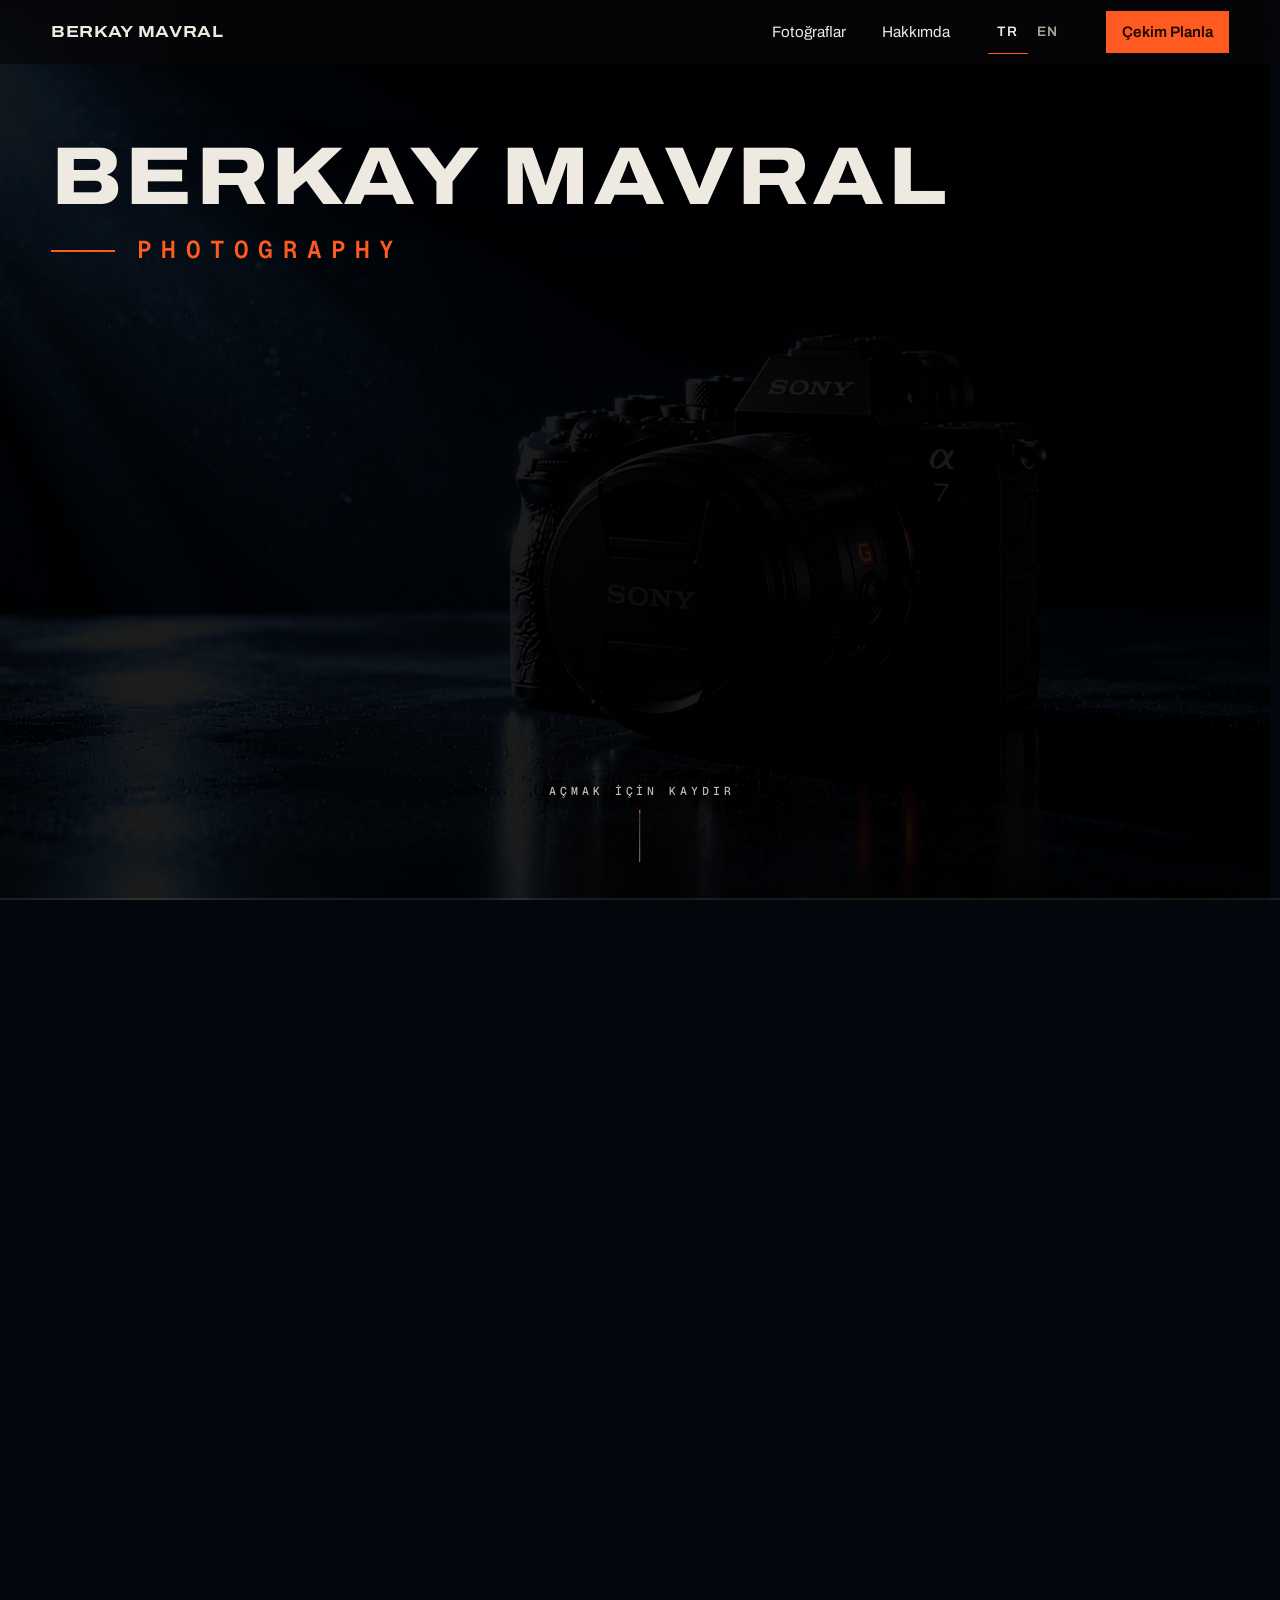
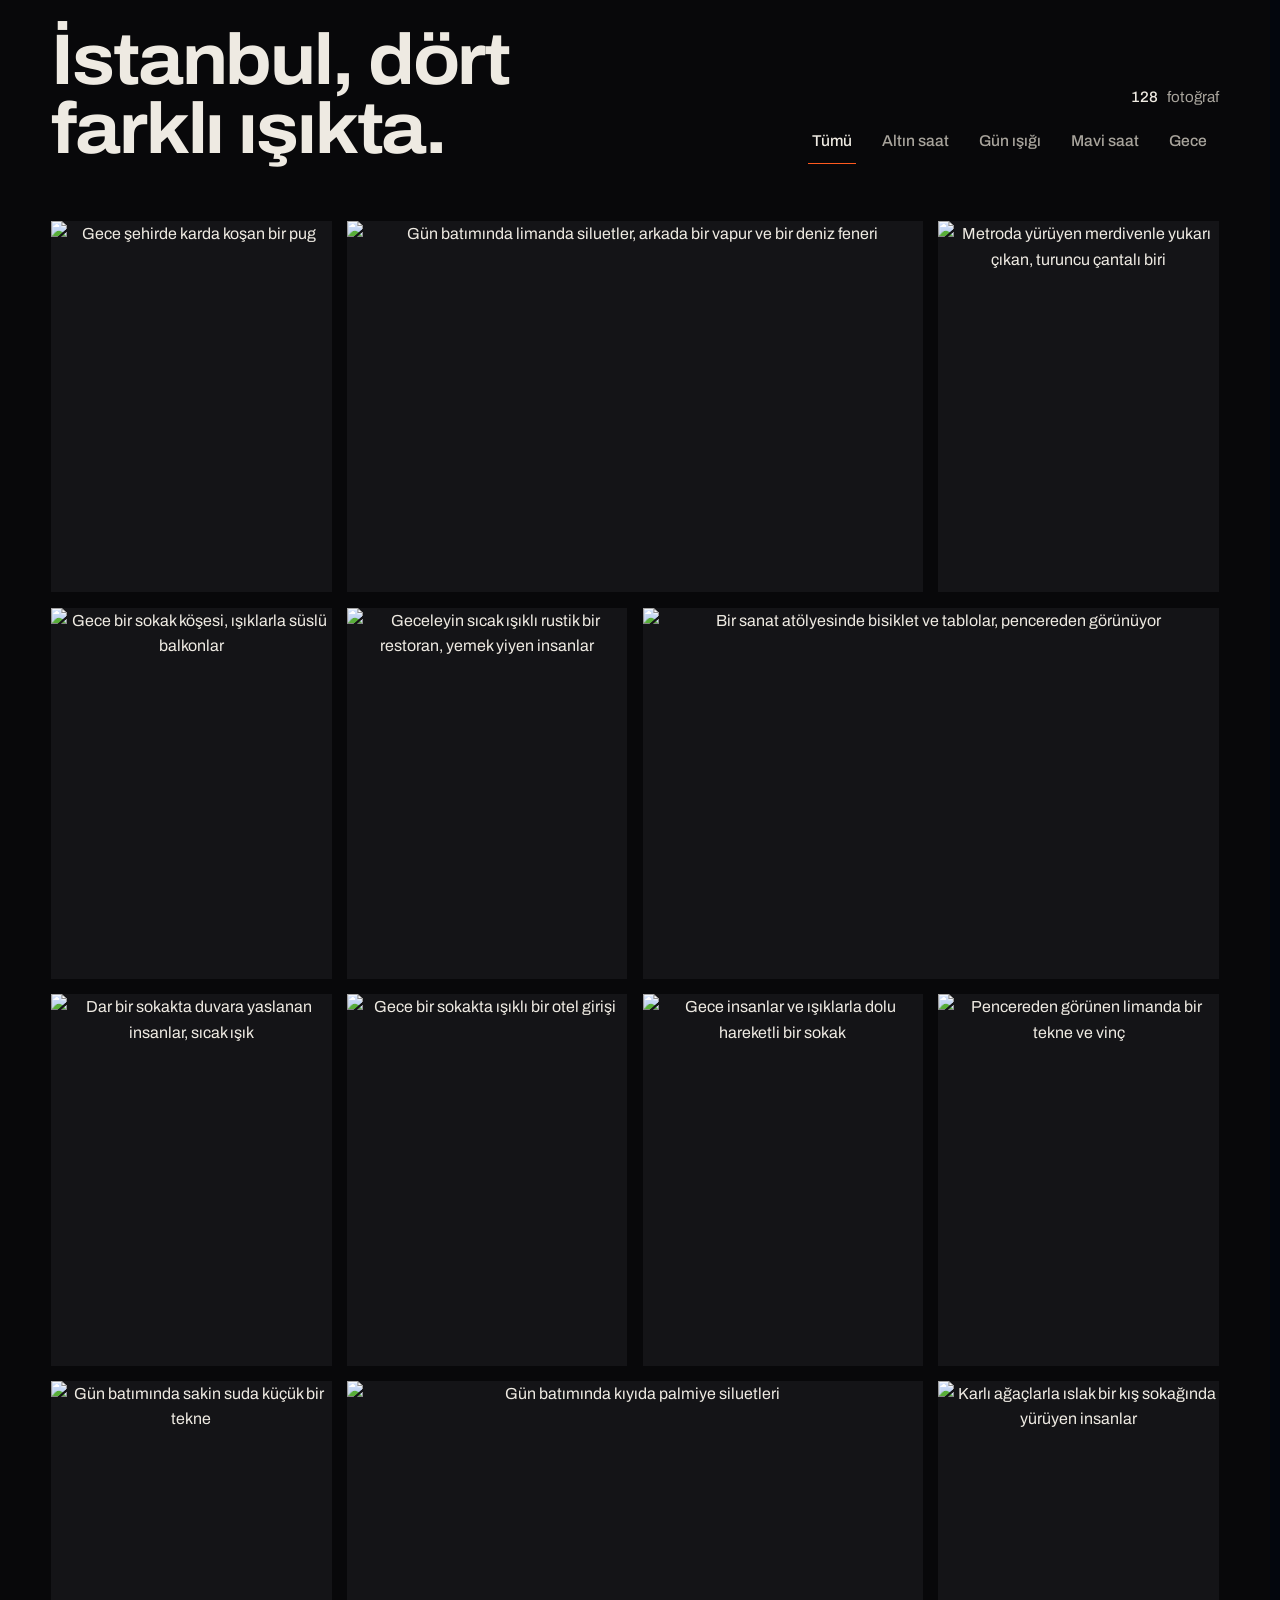
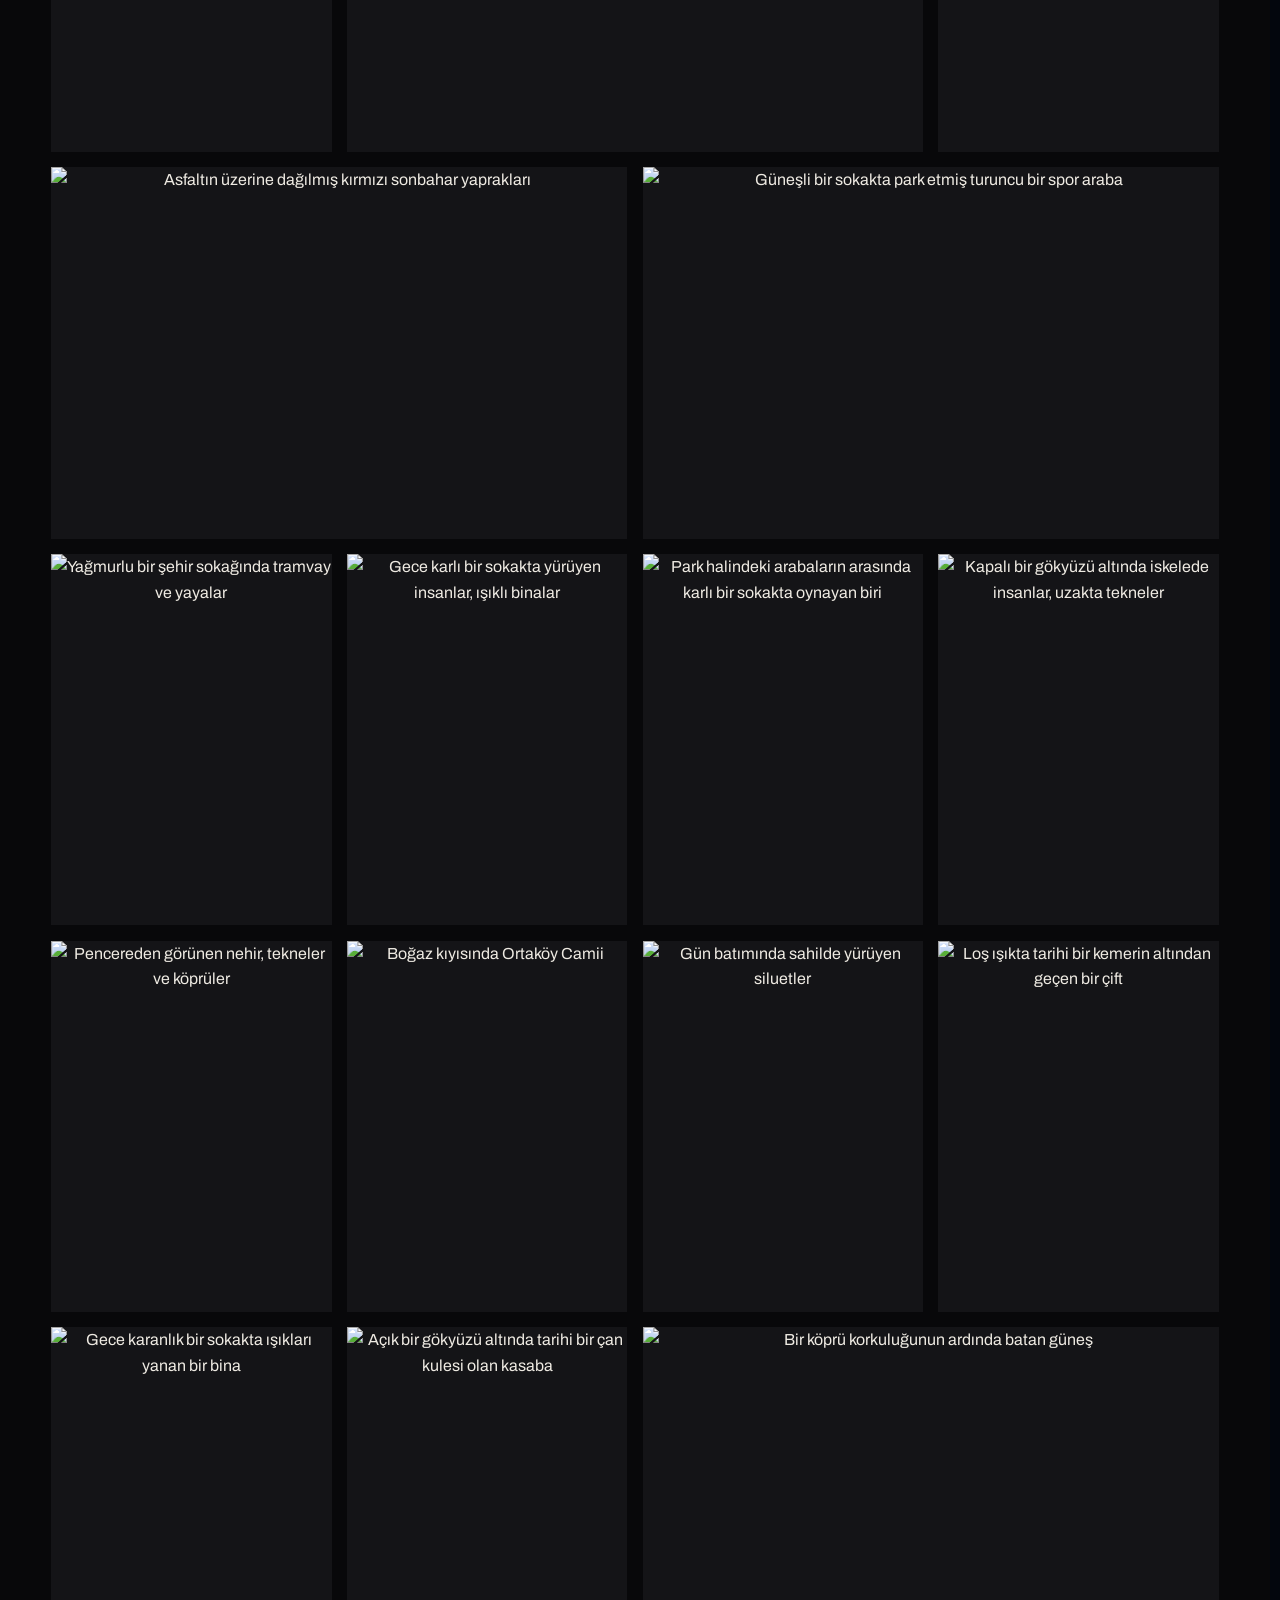
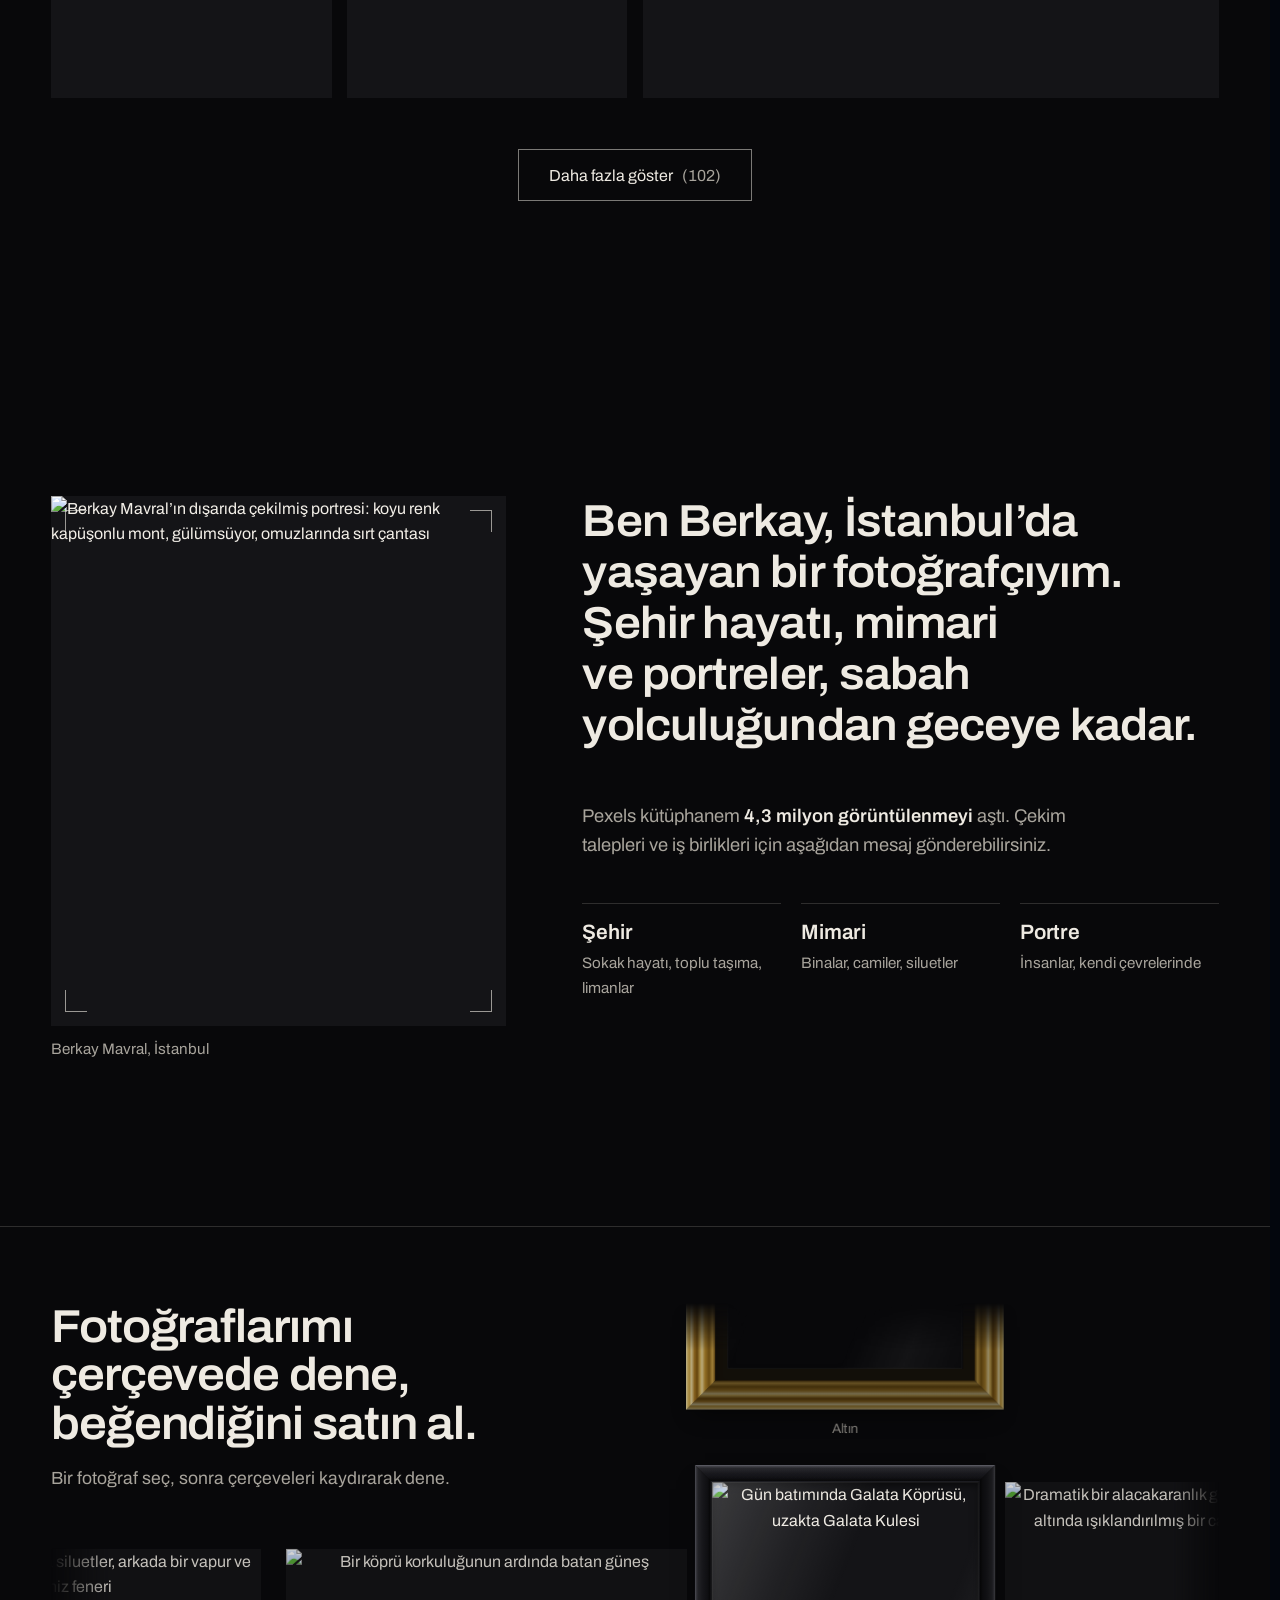
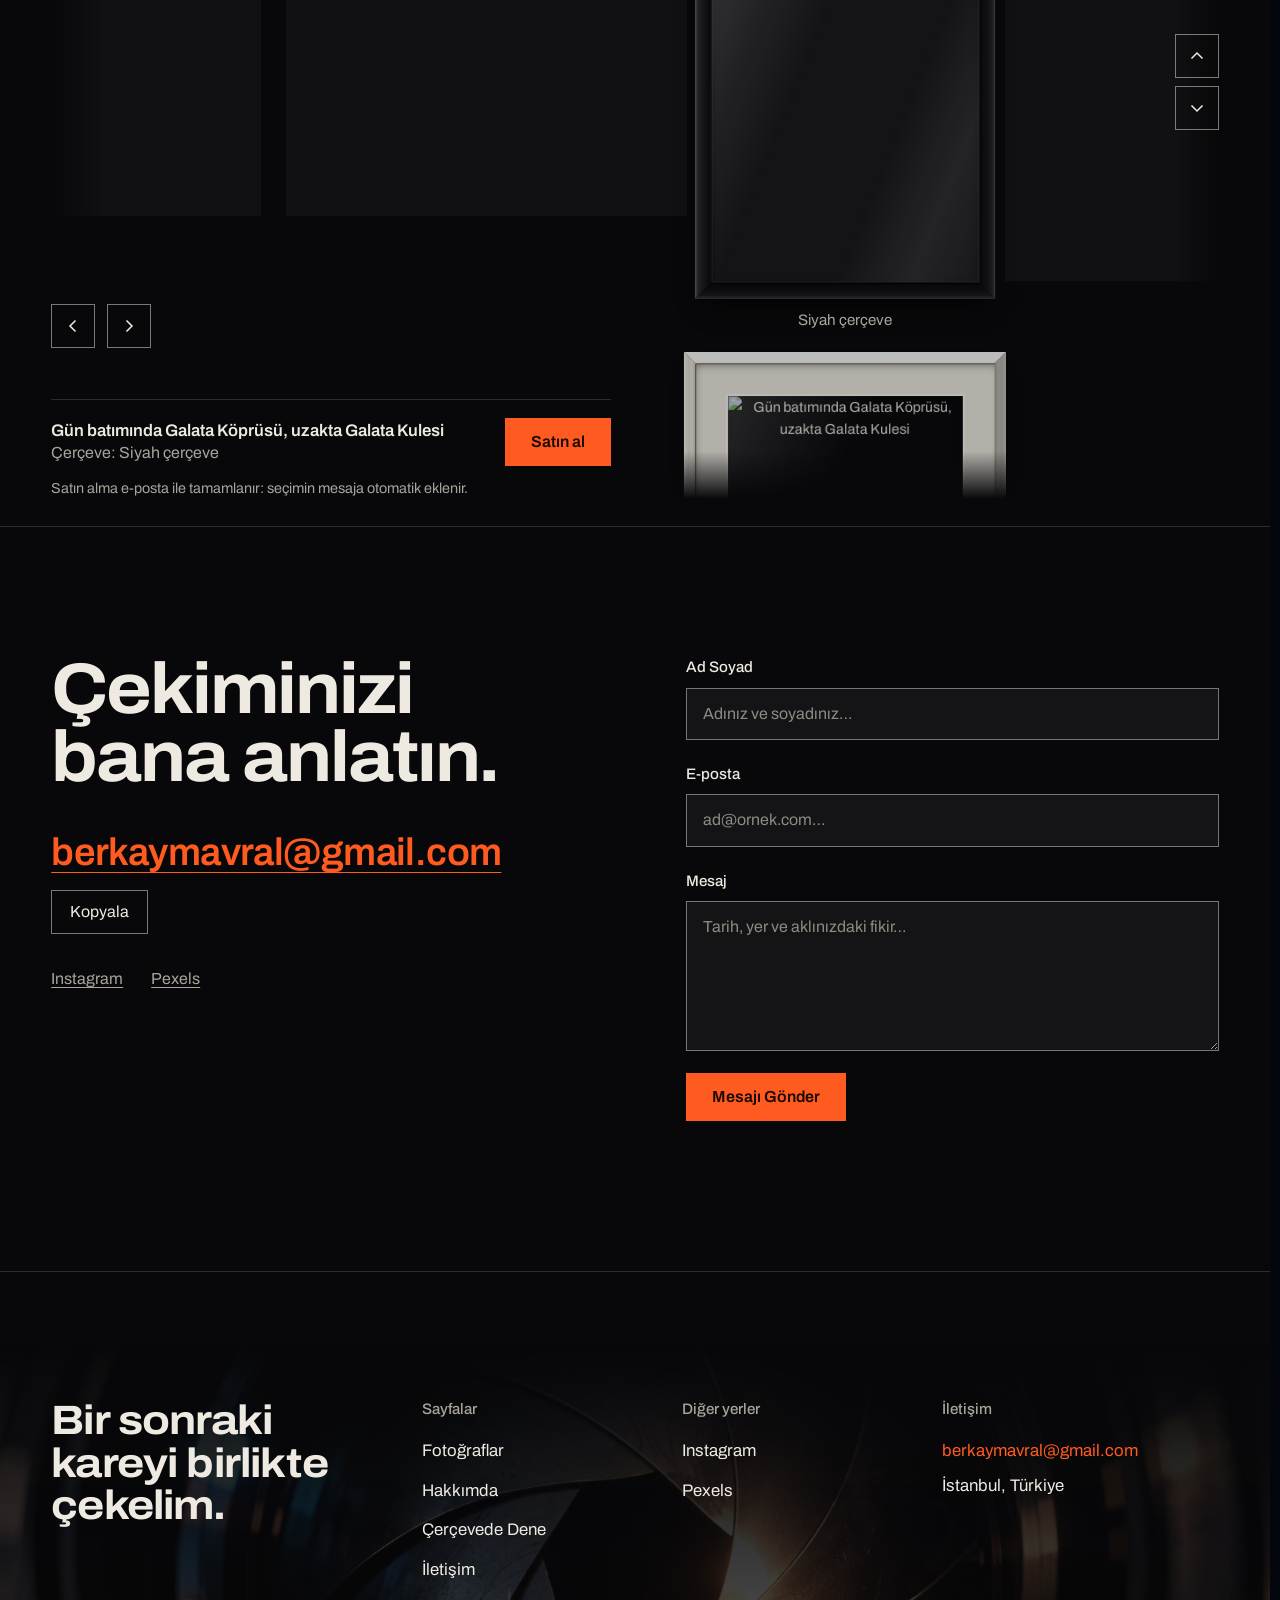
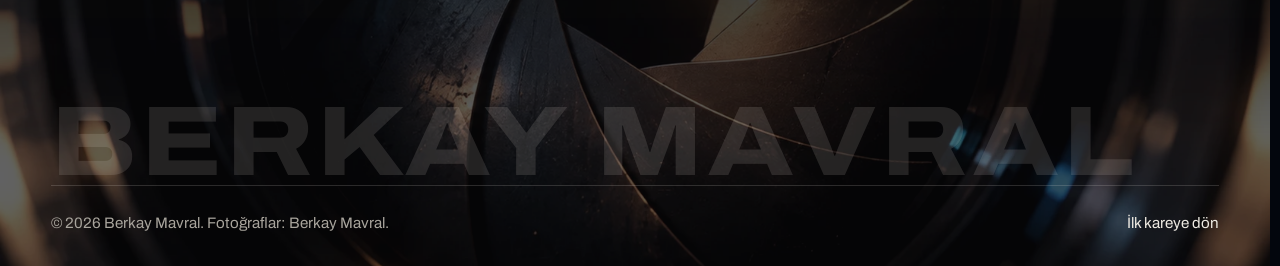
==== commit b03653ec: "v1.23" ====
--- a/index.html
+++ b/index.html
@@ -772,7 +772,7 @@
       </figure>
       <div class="about-copy">
         <p class="lead" data-i18n="lead">Ben Berkay, İstanbul’da yaşayan bir fotoğrafçıyım. Şehir hayatı, mimari ve portreler, sabah yolculuğundan geceye kadar.</p>
-        <p class="about-note" data-i18n-html="note">Pexels kütüphanem <strong>4,2 milyon görüntülenmeyi</strong> aştı. Çekim talepleri ve iş birlikleri için aşağıdan mesaj gönderebilirsiniz.</p>
+        <p class="about-note" data-i18n-html="note">Pexels kütüphanem <strong>4,3 milyon görüntülenmeyi</strong> aştı. Çekim talepleri ve iş birlikleri için aşağıdan mesaj gönderebilirsiniz.</p>
         <dl class="shoots">
           <div><dt data-i18n="shUrban">Şehir</dt><dd data-i18n="shUrbanD">Sokak hayatı, toplu taşıma, limanlar</dd></div>
           <div><dt data-i18n="shArch">Mimari</dt><dd data-i18n="shArchD">Binalar, camiler, siluetler</dd></div>
@@ -1031,7 +1031,7 @@
 </dialog>
 
 <script>
-const I18N = {"tr":{"title":"Berkay Mavral, İstanbul’da Fotoğrafçı","desc":"Berkay Mavral’dan, sabah yolculuğundan geceye İstanbul’da sokak ve şehir fotoğrafçılığı.","ogdesc":"İstanbul’dan sokak ve şehir fotoğrafçılığı, sabah yolculuğundan geceye.","skip":"Fotoğraflara geç","brandLabel":"Berkay Mavral, sayfa başına dön","navLabel":"Ana menü","navFrames":"Fotoğraflar","navAbout":"Hakkımda","cta":"Çekim Planla","langLabel":"Dil / Language","heroLabel":"Giriş","heroH1":"Berkay Mavral, İstanbul’da fotoğrafçı. İstanbul, kare kare.","heroP":"Berkay Mavral’dan, sabah yolculuğundan geceye sokak ve şehir fotoğrafçılığı.","hnSub":"Photography","cue":"Açmak için kaydır","heroHl":"İstanbul, kare kare.","workH2":"İstanbul, dört farklı ışıkta.","photos":"fotoğraf","filterLabel":"Fotoğrafları ışığa göre filtrele","fAll":"Tümü","fGold":"Altın saat","fDay":"Gün ışığı","fBlue":"Mavi saat","fDark":"Gece","aboutH2":"Hakkımda","portraitAlt":"Berkay Mavral’ın dışarıda çekilmiş portresi: koyu renk kapüşonlu mont, gülümsüyor, omuzlarında sırt çantası","portraitCap":"Berkay Mavral, İstanbul","lead":"Ben Berkay, İstanbul’da yaşayan bir fotoğrafçıyım. Şehir hayatı, mimari ve portreler, sabah yolculuğundan geceye kadar.","note":"Pexels kütüphanem <strong>4,2 milyon görüntülenmeyi</strong> aştı. Çekim talepleri ve iş birlikleri için aşağıdan mesaj gönderebilirsiniz.","shUrban":"Şehir","shUrbanD":"Sokak hayatı, toplu taşıma, limanlar","shArch":"Mimari","shArchD":"Binalar, camiler, siluetler","shPort":"Portre","shPortD":"İnsanlar, kendi çevrelerinde","contactH2":"Çekiminizi bana anlatın.","copy":"Kopyala","copied":"Kopyalandı","copyNote":"E-posta adresi kopyalandı.","copyFail":"Kopyalanamadı. Adres seçildi, Ctrl+C ile kopyalayabilirsiniz.","lName":"Ad Soyad","lEmail":"E-posta","lMsg":"Mesaj","pName":"Adınız ve soyadınız…","pEmail":"ad@ornek.com…","pMsg":"Tarih, yer ve aklınızdaki fikir…","send":"Mesajı Gönder","eName":"Size nasıl hitap edeceğimi bilmem için adınızı yazın.","eEmail":"ad@ornek.com gibi bir e-posta adresi girin.","eMsg":"Çekim hakkında bir iki cümle yazın.","fStatus":"Posta uygulamanız mesaj hazır şekilde açılmalı. Açılmazsa berkaymavral@gmail.com adresine yazın.","mailSubject":"Çekim talebi: ","footLabel":"Site altbilgisi","footLead":"Bir sonraki kareyi birlikte çekelim.","footPages":"Sayfalar","footElse":"Diğer yerler","footContact":"İletişim","newTab":"(yeni sekmede açılır)","place":"İstanbul, Türkiye","footNote":"Fotoğraflar: Berkay Mavral.","footBack":"İlk kareye dön","navPrints":"Çerçevede Dene","prH2":"Fotoğraflarımı çerçevede dene, beğendiğini satın al.","prSub":"Bir fotoğraf seç, sonra çerçeveleri kaydırarak dene.","prPhotos":"Fotoğraflar","prFrames":"Çerçeve seçenekleri","prPrev":"Önceki fotoğraflar","prNext":"Sonraki fotoğraflar","prUp":"Önceki çerçeve","prDown":"Sonraki çerçeve","prBuy":"Satın al","prNote":"Satın alma e-posta ile tamamlanır: seçimin mesaja otomatik eklenir.","prFrameLbl":"Çerçeve: ","prMsg":"Merhaba Berkay, “{p}” fotoğrafını “{f}” ile satın almak istiyorum.","fr1":"Siyah çerçeve","fr2":"Paspartulu beyaz","fr3":"İnce beyaz, yüzen","fr4":"Meşe","fr5":"Altın","more":"Daha fazla göster","moreAdded":"{n} fotoğraf daha yüklendi","lbLabel":"Fotoğraf görüntüleyici","lbClose":"Kapat","lbPrev":"Önceki","lbNext":"Sonraki","cap.14736215":"Vapurdan görünen denizde batan güneş","cap.14736216":"Alacakaranlıkta Kız Kulesi, sakin deniz ve arkada şehir","cap.14736217":"Alacakaranlıkta sahilde gezinen insanlar, arkada şehir","cap.14736218":"Güneşli bir günde bir yolcu gemisinin göründüğü sahil yürüyüş yolu","cap.14736219":"Tramvay ve ışıklı kaldırımlarla bir gece sokağı","cap.14736220":"Dükkânlarla çevrili hareketli bir caddede kırmızı klasik bir araba","cap.14736221":"Yağmurlu bir gecede neon ışıklı bir sokak","cap.14736223":"Yağmurlu bir akşamda Kadıköy’de ışıklı bir pazar","cap.14736224":"Gün doğumunda bir sokak, sıcak ışık ve uzun gölgeler","cap.14736225":"Yağmurlu bir gece sokağında neon yansımaları ve şemsiyeler","cap.14736758":"Karlı bir sokakta cam cepheli bir bina","cap.14736759":"Karlı ağaçlarla ıslak bir kış sokağında yürüyen insanlar","cap.14736760":"Park halindeki arabaların arasında karlı bir sokakta oynayan biri","cap.14736761":"Karla kaplı ağaçların arasında sarı bir taksi","cap.14736762":"Karlı bir gecede ışıklarla süslü bir ağaç","cap.14736763":"Apartmanlar arasında karla kaplı bir sokak","cap.14736764":"Karlı bir kış gecesinde parlayan sokak lambaları","cap.14736765":"Renkli bir duvar resmi ve yayalarla karlı bir sokak","cap.14736767":"Karla kaplı ağaçlar ve park halindeki arabalar, yukarıdan","cap.14736768":"Gece ışıklı ve karlı bir sokakta siluetler","cap.14736901":"Hareketli bir gece sokağında insanlarla çevrili bir seyyar tezgâh","cap.14736902":"Gece insanlar ve ışıklarla dolu hareketli bir sokak","cap.14736903":"Güneşli bir sokakta park etmiş turuncu bir spor araba","cap.14736904":"Gün batımında hareketli bir caddede yürüyen baba ve oğul","cap.14736906":"Kıyıda gün batımı, yürüyen bir siluet","cap.14736907":"Loş bir metro peronunda yolcular","cap.14736908":"Gün batımı gökyüzünün önünde limanda yürüyen bir kadın","cap.14736909":"Denizin kıyısında çimenlerde yürüyen bir yavru kedi","cap.14736910":"Gün batımında yüksekten falezli ve renkli evli bir sahil","cap.14736911":"Gece ışıklı dükkânlar ve kalabalıkla dolu hareketli bir cadde","cap.14763986":"Gün batımında sahilde yürüyen siluetler","cap.14763987":"Kasvetli bir gökyüzü altında vapur iskelesi yakınında insanlar","cap.14763988":"Dramatik bir gün batımı gökyüzü altında Yavuz Sultan Selim Köprüsü","cap.14763989":"Alacakaranlıkta ışıkları yanan bir vapur iskelesi","cap.14767389":"Şehirde karlı bir sokakta yürüyen insanlar","cap.14767390":"Gece loş ve karlı bir sokakta yürüyen iki kişi","cap.14767391":"Gece neon ışıklı karlı bir sokak","cap.14767392":"Gece sıcak lambalarla aydınlanan karlı bir sokakta bir araba","cap.14767393":"Gece kar yağarken kırmızı ışıklı bir bina ve insanlar","cap.14767394":"Gece karlı bir sokakta yürüyen insanlar, ışıklı binalar","cap.14767395":"Gece şehir ışıkları altında karlı bir sokaktan geçen insanlar","cap.14767397":"Taksi ve trafik ışıklarıyla karlı bir sokak","cap.14767398":"Gece şehirde karda koşan bir pug","cap.14815046":"Gün batımında suda kürek çeken iki kişi","cap.14815047":"Yolcularla loş bir vapur içi","cap.14815048":"Loş ışıkta tarihi bir kemerin altından geçen bir çift","cap.14815049":"Gün batımında sakin suda küçük bir tekne","cap.14815050":"Gün batımında sahil yolunda yürüyen insanlar","cap.14815051":"Geceleyin sıcak ışıklı rustik bir restoran, yemek yiyen insanlar","cap.14815052":"Bir park yolundan görünen Boğaz Köprüsü","cap.14815053":"Pencereden görünen nehir, tekneler ve köprüler","cap.14815054":"Yeşil bir orman, uzakta şehir","cap.14815056":"Yumuşak gün doğumu renklerinde sakin denizde tek bir tekne","cap.14815057":"Sokakta yaşlı bir adam, arkasında bir bayrak","cap.14815058":"Dramatik bir akşam gökyüzü altında ışıklı bir yemek tezgâhı","cap.14815059":"Alacakaranlıkta modern binalar arasında loş bir geçit, yürüyen insanlar","cap.14953174":"Denizin kıyısında turuncu yağmurluklu bir balıkçı","cap.14953175":"Gece karanlık bir sokakta ışıkları yanan bir bina","cap.14953176":"Güneşli bir sahil yürüyüş yolunda insanlar, uzakta şehir","cap.14953177":"Vapurun penceresinden alacakaranlıkta liman","cap.14953178":"Sokağın kenarında güneş alan bir korkulukta oturan kedi","cap.14953179":"Pencereden görünen limanda bir tekne ve vinç","cap.14953180":"Dükkânlar ve eski binalarla dolu, güneş alan dar bir sokak","cap.14953181":"Yumuşak tavan ışıkları altında kalabalık bir kapalı pazar","cap.14953182":"Gece bir sokakta ışıklı bir otel girişi","cap.14953183":"Asfaltın üzerine dağılmış kırmızı sonbahar yaprakları","cap.14953184":"Gece bir sokak köşesi, ışıklarla süslü balkonlar","cap.14953186":"Yağmurlu bir şehir sokağında tramvay ve yayalar","cap.14953187":"Gece tarihi binaların ışıklandığı bir sokak","cap.14953188":"Suyun kenarında plaj voleybolu oynayan insanlar, arkada şehir","cap.14953189":"Yolda uzanan bir figür ve yanında uzun gölgesi","cap.14953190":"Limanın kenarında olta hazırlayan iki balıkçı","cap.14953191":"Bir parkta sarı sonbahar ağaçları, arkada tepeler","cap.14953192":"Gece ışıklı bir binanın önünde Türk bayraklarıyla toplanan kalabalık","cap.14953194":"Sonbahar ışığında ağaçlarla çevrili bir yolda yürüyen insanlar","cap.14953231":"Sıcak bir odada eski bir televizyonun üzerinde oturan kedi","cap.14953270":"Alacakaranlıkta kalabalık bir caddede nostaljik tramvay","cap.14953271":"Gece ıslak bir sokakta ışıklı bir bina ve yayalar","cap.14953272":"Gece bayram ışıklarıyla süslü, yürüyen kalabalıkla dolu bir sokak","cap.14953273":"İki bina arasında sıcak ışıklı dar bir sokak","cap.14953274":"Dar bir sokakta duvara yaslanan insanlar, sıcak ışık","cap.14953275":"Metroda yürüyen merdivenle yukarı çıkan, turuncu çantalı biri","cap.14953276":"Gece Galata Köprüsü ve İstanbul silueti","cap.14953277":"Gün batımında İstanbul silueti, Boğaz’da tekneler","cap.14953368":"Yılbaşı süsleriyle ışıl ışıl bir bina ve kalabalık","cap.14953369":"Yılbaşı pazarında ışıklı bir waffle tezgâhı","cap.14953370":"Süslü bir bina ve kalabalıkla bir yılbaşı pazarı","cap.15069342":"Gece bir metro peronunda tren yaklaşırken bekleyen insanlar","cap.15069343":"Metro trenine binen ve inen yolcular","cap.15069344":"Perspektifte kaybolan boş bir metro peronu","cap.15069345":"Akşam hareketli bir limanın üzerinde ışıklı bir köprü","cap.15069347":"Bir vapur yanaşırken limanda siluetler","cap.15069348":"Dramatik bir alacakaranlık gökyüzü altında ışıklandırılmış bir cami","cap.15069349":"Tramvay durağında bir adam, gölgesi kaldırımda","cap.15069350":"Limanda yağmurluklu insanlar, arkalarında bir vapur","cap.15069351":"Eski binaların ve pazar tezgâhlarının olduğu kalabalık bir sokak","cap.15194859":"Açık denizde, berrak bir gökyüzü altında yolcu vapuru","cap.15194860":"Karanlıkta yansıyan kırmızı bir metro treni","cap.15194875":"Yağmurlu bir gecede sokak yemeği tezgâhının çevresinde insanlar","cap.15194876":"Yağmurlu bir sokak, ıslak kaldırımda yansımalar","cap.15194877":"Vapur iskelesinde siluetler, cam kapılardan giren güneş ışığı","cap.15194878":"Bir terminalin bekleme salonuna uzanan güneş ışınları","cap.15207754":"Alacakaranlıkta loş bir sokakta yalnız oturan bir adam","cap.15207781":"Yukarıdan görünen, güneş ışığı altında bir kaldırım","cap.15207900":"Boğaz kıyısında Ortaköy Camii","cap.15297911":"Gün batımında Galata Köprüsü, uzakta Galata Kulesi","cap.15297912":"Şehir kaldırımında akşam vakti, gün batımına karşı minareler","cap.15297913":"İçeride yürüyen bir siluet, cam kapıların ardında sokak","cap.15297914":"Bir köprü korkuluğunun ardında batan güneş","cap.15518194":"Loş bir metro vagonunda yolcular","cap.15518197":"Gün batımında limanda siluetler, arkada bir vapur ve bir deniz feneri","cap.15518199":"Gece ışıldayan bir kafe","cap.15518200":"Islak kaldırıma yansıyan ışıklı bir bina","cap.16638283":"Şemsiyeli iki kişi gri bir sokakta yürüyor","cap.16741238":"Alacakaranlıkta suyun karşısında elektrik direkleriyle tepelik bir kıyı","cap.16741239":"Öğleden sonra ışığında çatılar ve tepeler","cap.16741261":"Kapalı bir gökyüzü altında iskelede insanlar, uzakta tekneler","cap.16741279":"Güneşli, yeşil bir parkta dolaşan beyaz bir köpek","cap.18030432":"Soluk bir gökyüzü altında sahil yolunda tek başına bisikletli","cap.18030433":"Gece, bir parkın içinden geçen lambalarla aydınlatılmış yol","cap.18030434":"Gün batımında sahilde yürüyen siluetler","cap.18030435":"Hareketli bir limanda ilerleyen vapur","cap.18030436":"Sakin bir günde denizin kıyısında oturan yalnız bir figür","cap.18349760":"Açık bir gökyüzü altında tarihi bir çan kulesi olan kasaba","cap.18349761":"Gün batımında kıyıda palmiye siluetleri","cap.18349762":"Gün batımında sahil yolunda palmiyeler ve bir motosiklet","cap.18349763":"Bir sanat atölyesinde bisiklet ve tablolar, pencereden görünüyor","cap.DSC03444":"asdasda"},"en":{"title":"Berkay Mavral, Photographer in Istanbul","desc":"Street and city photography from Istanbul by Berkay Mavral, from the morning commute to after dark.","ogdesc":"Street and city photography from Istanbul, from the morning commute to after dark.","skip":"Skip to Frames","brandLabel":"Berkay Mavral, back to top","navLabel":"Main","navFrames":"Frames","navAbout":"About","cta":"Book a Shoot","langLabel":"Dil / Language","heroLabel":"Introduction","heroH1":"Berkay Mavral, photographer in Istanbul. Istanbul, frame by frame.","heroP":"Street and city photography by Berkay Mavral, from the morning commute to after dark.","hnSub":"Photography","cue":"Scroll to open","heroHl":"Istanbul, frame by frame.","workH2":"Istanbul, in four kinds of light.","photos":"photographs","filterLabel":"Filter photos by light","fAll":"All","fGold":"Golden hour","fDay":"Daylight","fBlue":"Blue hour","fDark":"After dark","aboutH2":"About","portraitAlt":"Portrait of Berkay Mavral outdoors in a dark hooded jacket, smiling, a backpack on his shoulders","portraitCap":"Berkay Mavral, Istanbul","lead":"I’m Berkay, a photographer from Istanbul. Urban life, architecture and portraits, from the morning commute to after dark.","note":"My library on Pexels has passed <strong>4.2 million views</strong>. For commissions and collaborations, send a message below.","shUrban":"Urban","shUrbanD":"Street life, transit, harbors","shArch":"Architecture","shArchD":"Buildings, mosques, skylines","shPort":"Portrait","shPortD":"People in their own surroundings","contactH2":"Tell me about the shoot.","copy":"Copy","copied":"Copied","copyNote":"Email address copied.","copyFail":"Copy failed. The address is selected, press Ctrl+C.","lName":"Name","lEmail":"Email","lMsg":"Message","pName":"Your full name…","pEmail":"name@example.com…","pMsg":"Date, place and what you have in mind…","send":"Send Message","eName":"Add your name so I know who to reply to.","eEmail":"Enter an email address like name@example.com.","eMsg":"Write a sentence or two about the shoot.","fStatus":"Your mail app should open with the message ready. If it does not, write to berkaymavral@gmail.com.","mailSubject":"Shoot enquiry from ","footLabel":"Site footer","footLead":"Let’s make the next frame.","footPages":"Index","footElse":"Elsewhere","footContact":"Contact","newTab":"(opens in a new tab)","place":"Istanbul, Türkiye","footNote":"Photography: Berkay Mavral.","footBack":"Back to the first frame","navPrints":"Try in a Frame","prH2":"Try my photos in a frame, then buy the one you like.","prSub":"Pick a photo, then scroll through the frames to try them.","prPhotos":"Photos","prFrames":"Frame options","prPrev":"Previous photos","prNext":"Next photos","prUp":"Previous frame","prDown":"Next frame","prBuy":"Buy","prNote":"Buying is finished by email: your choice is added to the message for you.","prFrameLbl":"Frame: ","prMsg":"Hi Berkay, I would like to buy “{p}” with the “{f}” frame.","fr1":"Black frame","fr2":"White with mat","fr3":"Thin white, floating","fr4":"Oak","fr5":"Gold","more":"Show more","moreAdded":"{n} more photos loaded","lbLabel":"Photo viewer","lbClose":"Close","lbPrev":"Previous","lbNext":"Next","cap.14736215":"The setting sun on the sea, seen from a ferry","cap.14736216":"Maiden’s Tower at twilight, calm sea and the city behind","cap.14736217":"People strolling along the waterfront at twilight, the city behind","cap.14736218":"A waterfront promenade with a cruise ship on a sunny day","cap.14736219":"A night street with a tram and lit pavements","cap.14736220":"A red vintage car on a busy street lined with shops","cap.14736221":"A neon-lit street on a rainy night","cap.14736223":"A lit night market in Kadıköy on a rainy evening","cap.14736224":"A street at sunrise, warm light and long shadows","cap.14736225":"A rainy night street with neon reflections and umbrellas","cap.14736758":"A glass-fronted building on a snowy street","cap.14736759":"People walking along a wet winter street with snowy trees","cap.14736760":"Someone playing in a snowy street among parked cars","cap.14736761":"A yellow taxi among snow-covered trees","cap.14736762":"A tree strung with lights on a snowy night","cap.14736763":"A snow-covered street between apartment buildings","cap.14736764":"Glowing street lamps on a snowy winter night","cap.14736765":"A snowy street with a colorful mural and pedestrians","cap.14736767":"Snow-covered trees and parked cars, seen from above","cap.14736768":"Silhouettes on a snowy, lit street at night","cap.14736901":"A street food cart surrounded by people on a busy night street","cap.14736902":"A lively street full of people and lights at night","cap.14736903":"An orange sports car parked on a sunlit street","cap.14736904":"A father and son walking down a busy street at sunset","cap.14736906":"A sunset over the shore, a silhouette walking","cap.14736907":"Commuters on a dim metro platform","cap.14736908":"A woman walking along the harbor against a sunset sky","cap.14736909":"A kitten walking on grass by the sea","cap.14736910":"A seaside with cliffs and colorful houses at sunset, from above","cap.14736911":"A busy street of lit shop fronts and crowds at night","cap.14763986":"Silhouettes walking on the waterfront at sunset","cap.14763987":"People near a ferry harbor under a moody sky","cap.14763988":"Yavuz Sultan Selim Bridge under a dramatic sunset sky","cap.14763989":"A ferry pier with its lights on at dusk","cap.14767389":"People walking in the snow on a city street","cap.14767390":"Two people walking down a snowy, dim street at night","cap.14767391":"A snowy street with neon lights at night","cap.14767392":"A car on a snowy street lit by warm lamps at night","cap.14767393":"A red-lit building and people under snowfall at night","cap.14767394":"People walking on a snowy street at night, buildings lit","cap.14767395":"People crossing a snowy street at night under city lights","cap.14767397":"A snowy street with a taxi and traffic lights","cap.14767398":"A pug running through snow in the city at night","cap.14815046":"Two people rowing out on the water at sunset","cap.14815047":"The dim inside of a ferry with passengers","cap.14815048":"A couple walking through a historic archway in dim light","cap.14815049":"A small boat on calm water at sunset","cap.14815050":"People walking on the seaside promenade at sunset","cap.14815051":"A rustic restaurant at night, warm light and diners","cap.14815052":"The Bosphorus Bridge seen from a park path","cap.14815053":"A river with boats and bridges seen through a window","cap.14815054":"A green forest with the city in the distance","cap.14815056":"A lone boat on a calm sea in soft sunrise colors","cap.14815057":"An elderly man on the street, a flag behind him","cap.14815058":"A lit food stall under a dramatic evening sky","cap.14815059":"A dim passage between modern buildings at dusk, people walking","cap.14953174":"A fisherman in an orange raincoat by the sea","cap.14953175":"A lit building on a dark street at night","cap.14953176":"People on a sunny seaside promenade, the city in the distance","cap.14953177":"The harbor at dusk, seen through a ferry window","cap.14953178":"A cat sitting on a sunlit railing by the street","cap.14953179":"A boat and a crane in the harbor, seen through a window","cap.14953180":"A sunlit narrow street lined with shops and old buildings","cap.14953181":"A crowded indoor market under soft ceiling lights","cap.14953182":"A lit hotel front on a street at night","cap.14953183":"Red autumn leaves scattered on the asphalt","cap.14953184":"A street corner at night, balconies strung with lights","cap.14953186":"A tram and pedestrians on a rainy city street","cap.14953187":"A lit street of historic buildings at night","cap.14953188":"People playing beach volleyball by the water, the city behind them","cap.14953189":"A figure lying in the road, its long shadow beside it","cap.14953190":"Two fishermen setting up a rod by the harbor","cap.14953191":"Yellow autumn trees in a park, hills behind","cap.14953192":"A crowd with Turkish flags at night in front of a lit building","cap.14953194":"People walking along a tree-lined road in autumn light","cap.14953231":"A cat sitting on an old TV in a cozy room","cap.14953270":"A vintage tram on a crowded street at twilight","cap.14953271":"A lit building and pedestrians on a wet street at night","cap.14953272":"A city street at night with festive lights, a crowd walking","cap.14953273":"A narrow street between two buildings in warm light","cap.14953274":"People leaning on a wall in a narrow street, warm light","cap.14953275":"A figure with an orange bag riding an escalator up from the metro","cap.14953276":"The Galata Bridge and the Istanbul skyline at night","cap.14953277":"The Istanbul skyline at sunset, boats on the Bosphorus","cap.14953368":"A building lit with festive decorations and a crowd","cap.14953369":"A lit waffle stall at a Christmas market","cap.14953370":"A Christmas market with a decorated building and a crowd","cap.15069342":"People waiting on a metro platform as a train approaches at night","cap.15069343":"Passengers getting on and off a metro train","cap.15069344":"An empty metro platform in diminishing perspective","cap.15069345":"A lit bridge over a busy harbor in the evening","cap.15069347":"Silhouettes at the harbor as a ferry comes in","cap.15069348":"An illuminated mosque under a dramatic dusk sky","cap.15069349":"A man at a tram stop, his shadow on the pavement","cap.15069350":"People in raincoats at the harbor, a ferry behind them","cap.15069351":"A crowded street of old buildings and market stalls","cap.15194859":"A passenger ferry on open water under a clear sky","cap.15194860":"A red metro train reflected in the dark","cap.15194875":"People around a street food stall on a rainy night","cap.15194876":"A rainy street, reflections on the wet pavement","cap.15194877":"Silhouettes in a ferry terminal, sunlight through the glass doors","cap.15194878":"Sun beams across a terminal waiting room","cap.15207754":"A man sitting alone in a dim alley at dusk","cap.15207781":"A sunlit sidewalk seen from above","cap.15207900":"Ortaköy Mosque on the Bosphorus","cap.15297911":"Galata Bridge at sunset with Galata Tower in the distance","cap.15297912":"Dusk on a city sidewalk, minarets against the sunset","cap.15297913":"A silhouette walking inside, the street beyond the glass doors","cap.15297914":"The sun going down behind a bridge railing","cap.15518194":"Commuters inside a dim subway car","cap.15518197":"Silhouettes by the harbor at sunset, a ferry and a lighthouse behind them","cap.15518199":"A café glowing at night","cap.15518200":"A lit building reflected on wet pavement","cap.16638283":"Two people with umbrellas walking down a grey street","cap.16741238":"A hilly shore with power pylons across the water at dusk","cap.16741239":"Rooftops and hills in afternoon light","cap.16741261":"People on a pier under overcast skies, boats in the distance","cap.16741279":"A white dog exploring a sunny, green park","cap.18030432":"A lone cyclist on a coastal path under a pale sky","cap.18030433":"A lamp-lit path through a park at night","cap.18030434":"Silhouettes walking along the seaside at sunset","cap.18030435":"A ferry crossing a busy harbor","cap.18030436":"A lone figure sitting by the sea on a calm day","cap.18349760":"A town with a historic bell tower under a clear sky","cap.18349761":"Palm silhouettes on the shore at sunset","cap.18349762":"Palm trees and a scooter on a seaside road at sunset","cap.18349763":"A bicycle and paintings in an art studio, seen through a window","cap.DSC03444":"asdasda"}};
+const I18N = {"tr":{"title":"Berkay Mavral, İstanbul’da Fotoğrafçı","desc":"Berkay Mavral’dan, sabah yolculuğundan geceye İstanbul’da sokak ve şehir fotoğrafçılığı.","ogdesc":"İstanbul’dan sokak ve şehir fotoğrafçılığı, sabah yolculuğundan geceye.","skip":"Fotoğraflara geç","brandLabel":"Berkay Mavral, sayfa başına dön","navLabel":"Ana menü","navFrames":"Fotoğraflar","navAbout":"Hakkımda","cta":"Çekim Planla","langLabel":"Dil / Language","heroLabel":"Giriş","heroH1":"Berkay Mavral, İstanbul’da fotoğrafçı. İstanbul, kare kare.","heroP":"Berkay Mavral’dan, sabah yolculuğundan geceye sokak ve şehir fotoğrafçılığı.","hnSub":"Photography","cue":"Açmak için kaydır","heroHl":"İstanbul, kare kare.","workH2":"İstanbul, dört farklı ışıkta.","photos":"fotoğraf","filterLabel":"Fotoğrafları ışığa göre filtrele","fAll":"Tümü","fGold":"Altın saat","fDay":"Gün ışığı","fBlue":"Mavi saat","fDark":"Gece","aboutH2":"Hakkımda","portraitAlt":"Berkay Mavral’ın dışarıda çekilmiş portresi: koyu renk kapüşonlu mont, gülümsüyor, omuzlarında sırt çantası","portraitCap":"Berkay Mavral, İstanbul","lead":"Ben Berkay, İstanbul’da yaşayan bir fotoğrafçıyım. Şehir hayatı, mimari ve portreler, sabah yolculuğundan geceye kadar.","note":"Pexels kütüphanem <strong>4,3 milyon görüntülenmeyi</strong> aştı. Çekim talepleri ve iş birlikleri için aşağıdan mesaj gönderebilirsiniz.","shUrban":"Şehir","shUrbanD":"Sokak hayatı, toplu taşıma, limanlar","shArch":"Mimari","shArchD":"Binalar, camiler, siluetler","shPort":"Portre","shPortD":"İnsanlar, kendi çevrelerinde","contactH2":"Çekiminizi bana anlatın.","copy":"Kopyala","copied":"Kopyalandı","copyNote":"E-posta adresi kopyalandı.","copyFail":"Kopyalanamadı. Adres seçildi, Ctrl+C ile kopyalayabilirsiniz.","lName":"Ad Soyad","lEmail":"E-posta","lMsg":"Mesaj","pName":"Adınız ve soyadınız…","pEmail":"ad@ornek.com…","pMsg":"Tarih, yer ve aklınızdaki fikir…","send":"Mesajı Gönder","eName":"Size nasıl hitap edeceğimi bilmem için adınızı yazın.","eEmail":"ad@ornek.com gibi bir e-posta adresi girin.","eMsg":"Çekim hakkında bir iki cümle yazın.","fStatus":"Posta uygulamanız mesaj hazır şekilde açılmalı. Açılmazsa berkaymavral@gmail.com adresine yazın.","mailSubject":"Çekim talebi: ","footLabel":"Site altbilgisi","footLead":"Bir sonraki kareyi birlikte çekelim.","footPages":"Sayfalar","footElse":"Diğer yerler","footContact":"İletişim","newTab":"(yeni sekmede açılır)","place":"İstanbul, Türkiye","footNote":"Fotoğraflar: Berkay Mavral.","footBack":"İlk kareye dön","navPrints":"Çerçevede Dene","prH2":"Fotoğraflarımı çerçevede dene, beğendiğini satın al.","prSub":"Bir fotoğraf seç, sonra çerçeveleri kaydırarak dene.","prPhotos":"Fotoğraflar","prFrames":"Çerçeve seçenekleri","prPrev":"Önceki fotoğraflar","prNext":"Sonraki fotoğraflar","prUp":"Önceki çerçeve","prDown":"Sonraki çerçeve","prBuy":"Satın al","prNote":"Satın alma e-posta ile tamamlanır: seçimin mesaja otomatik eklenir.","prFrameLbl":"Çerçeve: ","prMsg":"Merhaba Berkay, “{p}” fotoğrafını “{f}” ile satın almak istiyorum.","fr1":"Siyah çerçeve","fr2":"Paspartulu beyaz","fr3":"İnce beyaz, yüzen","fr4":"Meşe","fr5":"Altın","more":"Daha fazla göster","moreAdded":"{n} fotoğraf daha yüklendi","lbLabel":"Fotoğraf görüntüleyici","lbClose":"Kapat","lbPrev":"Önceki","lbNext":"Sonraki","cap.14736215":"Vapurdan görünen denizde batan güneş","cap.14736216":"Alacakaranlıkta Kız Kulesi, sakin deniz ve arkada şehir","cap.14736217":"Alacakaranlıkta sahilde gezinen insanlar, arkada şehir","cap.14736218":"Güneşli bir günde bir yolcu gemisinin göründüğü sahil yürüyüş yolu","cap.14736219":"Tramvay ve ışıklı kaldırımlarla bir gece sokağı","cap.14736220":"Dükkânlarla çevrili hareketli bir caddede kırmızı klasik bir araba","cap.14736221":"Yağmurlu bir gecede neon ışıklı bir sokak","cap.14736223":"Yağmurlu bir akşamda Kadıköy’de ışıklı bir pazar","cap.14736224":"Gün doğumunda bir sokak, sıcak ışık ve uzun gölgeler","cap.14736225":"Yağmurlu bir gece sokağında neon yansımaları ve şemsiyeler","cap.14736758":"Karlı bir sokakta cam cepheli bir bina","cap.14736759":"Karlı ağaçlarla ıslak bir kış sokağında yürüyen insanlar","cap.14736760":"Park halindeki arabaların arasında karlı bir sokakta oynayan biri","cap.14736761":"Karla kaplı ağaçların arasında sarı bir taksi","cap.14736762":"Karlı bir gecede ışıklarla süslü bir ağaç","cap.14736763":"Apartmanlar arasında karla kaplı bir sokak","cap.14736764":"Karlı bir kış gecesinde parlayan sokak lambaları","cap.14736765":"Renkli bir duvar resmi ve yayalarla karlı bir sokak","cap.14736767":"Karla kaplı ağaçlar ve park halindeki arabalar, yukarıdan","cap.14736768":"Gece ışıklı ve karlı bir sokakta siluetler","cap.14736901":"Hareketli bir gece sokağında insanlarla çevrili bir seyyar tezgâh","cap.14736902":"Gece insanlar ve ışıklarla dolu hareketli bir sokak","cap.14736903":"Güneşli bir sokakta park etmiş turuncu bir spor araba","cap.14736904":"Gün batımında hareketli bir caddede yürüyen baba ve oğul","cap.14736906":"Kıyıda gün batımı, yürüyen bir siluet","cap.14736907":"Loş bir metro peronunda yolcular","cap.14736908":"Gün batımı gökyüzünün önünde limanda yürüyen bir kadın","cap.14736909":"Denizin kıyısında çimenlerde yürüyen bir yavru kedi","cap.14736910":"Gün batımında yüksekten falezli ve renkli evli bir sahil","cap.14736911":"Gece ışıklı dükkânlar ve kalabalıkla dolu hareketli bir cadde","cap.14763986":"Gün batımında sahilde yürüyen siluetler","cap.14763987":"Kasvetli bir gökyüzü altında vapur iskelesi yakınında insanlar","cap.14763988":"Dramatik bir gün batımı gökyüzü altında Yavuz Sultan Selim Köprüsü","cap.14763989":"Alacakaranlıkta ışıkları yanan bir vapur iskelesi","cap.14767389":"Şehirde karlı bir sokakta yürüyen insanlar","cap.14767390":"Gece loş ve karlı bir sokakta yürüyen iki kişi","cap.14767391":"Gece neon ışıklı karlı bir sokak","cap.14767392":"Gece sıcak lambalarla aydınlanan karlı bir sokakta bir araba","cap.14767393":"Gece kar yağarken kırmızı ışıklı bir bina ve insanlar","cap.14767394":"Gece karlı bir sokakta yürüyen insanlar, ışıklı binalar","cap.14767395":"Gece şehir ışıkları altında karlı bir sokaktan geçen insanlar","cap.14767397":"Taksi ve trafik ışıklarıyla karlı bir sokak","cap.14767398":"Gece şehirde karda koşan bir pug","cap.14815046":"Gün batımında suda kürek çeken iki kişi","cap.14815047":"Yolcularla loş bir vapur içi","cap.14815048":"Loş ışıkta tarihi bir kemerin altından geçen bir çift","cap.14815049":"Gün batımında sakin suda küçük bir tekne","cap.14815050":"Gün batımında sahil yolunda yürüyen insanlar","cap.14815051":"Geceleyin sıcak ışıklı rustik bir restoran, yemek yiyen insanlar","cap.14815052":"Bir park yolundan görünen Boğaz Köprüsü","cap.14815053":"Pencereden görünen nehir, tekneler ve köprüler","cap.14815054":"Yeşil bir orman, uzakta şehir","cap.14815056":"Yumuşak gün doğumu renklerinde sakin denizde tek bir tekne","cap.14815057":"Sokakta yaşlı bir adam, arkasında bir bayrak","cap.14815058":"Dramatik bir akşam gökyüzü altında ışıklı bir yemek tezgâhı","cap.14815059":"Alacakaranlıkta modern binalar arasında loş bir geçit, yürüyen insanlar","cap.14953174":"Denizin kıyısında turuncu yağmurluklu bir balıkçı","cap.14953175":"Gece karanlık bir sokakta ışıkları yanan bir bina","cap.14953176":"Güneşli bir sahil yürüyüş yolunda insanlar, uzakta şehir","cap.14953177":"Vapurun penceresinden alacakaranlıkta liman","cap.14953178":"Sokağın kenarında güneş alan bir korkulukta oturan kedi","cap.14953179":"Pencereden görünen limanda bir tekne ve vinç","cap.14953180":"Dükkânlar ve eski binalarla dolu, güneş alan dar bir sokak","cap.14953181":"Yumuşak tavan ışıkları altında kalabalık bir kapalı pazar","cap.14953182":"Gece bir sokakta ışıklı bir otel girişi","cap.14953183":"Asfaltın üzerine dağılmış kırmızı sonbahar yaprakları","cap.14953184":"Gece bir sokak köşesi, ışıklarla süslü balkonlar","cap.14953186":"Yağmurlu bir şehir sokağında tramvay ve yayalar","cap.14953187":"Gece tarihi binaların ışıklandığı bir sokak","cap.14953188":"Suyun kenarında plaj voleybolu oynayan insanlar, arkada şehir","cap.14953189":"Yolda uzanan bir figür ve yanında uzun gölgesi","cap.14953190":"Limanın kenarında olta hazırlayan iki balıkçı","cap.14953191":"Bir parkta sarı sonbahar ağaçları, arkada tepeler","cap.14953192":"Gece ışıklı bir binanın önünde Türk bayraklarıyla toplanan kalabalık","cap.14953194":"Sonbahar ışığında ağaçlarla çevrili bir yolda yürüyen insanlar","cap.14953231":"Sıcak bir odada eski bir televizyonun üzerinde oturan kedi","cap.14953270":"Alacakaranlıkta kalabalık bir caddede nostaljik tramvay","cap.14953271":"Gece ıslak bir sokakta ışıklı bir bina ve yayalar","cap.14953272":"Gece bayram ışıklarıyla süslü, yürüyen kalabalıkla dolu bir sokak","cap.14953273":"İki bina arasında sıcak ışıklı dar bir sokak","cap.14953274":"Dar bir sokakta duvara yaslanan insanlar, sıcak ışık","cap.14953275":"Metroda yürüyen merdivenle yukarı çıkan, turuncu çantalı biri","cap.14953276":"Gece Galata Köprüsü ve İstanbul silueti","cap.14953277":"Gün batımında İstanbul silueti, Boğaz’da tekneler","cap.14953368":"Yılbaşı süsleriyle ışıl ışıl bir bina ve kalabalık","cap.14953369":"Yılbaşı pazarında ışıklı bir waffle tezgâhı","cap.14953370":"Süslü bir bina ve kalabalıkla bir yılbaşı pazarı","cap.15069342":"Gece bir metro peronunda tren yaklaşırken bekleyen insanlar","cap.15069343":"Metro trenine binen ve inen yolcular","cap.15069344":"Perspektifte kaybolan boş bir metro peronu","cap.15069345":"Akşam hareketli bir limanın üzerinde ışıklı bir köprü","cap.15069347":"Bir vapur yanaşırken limanda siluetler","cap.15069348":"Dramatik bir alacakaranlık gökyüzü altında ışıklandırılmış bir cami","cap.15069349":"Tramvay durağında bir adam, gölgesi kaldırımda","cap.15069350":"Limanda yağmurluklu insanlar, arkalarında bir vapur","cap.15069351":"Eski binaların ve pazar tezgâhlarının olduğu kalabalık bir sokak","cap.15194859":"Açık denizde, berrak bir gökyüzü altında yolcu vapuru","cap.15194860":"Karanlıkta yansıyan kırmızı bir metro treni","cap.15194875":"Yağmurlu bir gecede sokak yemeği tezgâhının çevresinde insanlar","cap.15194876":"Yağmurlu bir sokak, ıslak kaldırımda yansımalar","cap.15194877":"Vapur iskelesinde siluetler, cam kapılardan giren güneş ışığı","cap.15194878":"Bir terminalin bekleme salonuna uzanan güneş ışınları","cap.15207754":"Alacakaranlıkta loş bir sokakta yalnız oturan bir adam","cap.15207781":"Yukarıdan görünen, güneş ışığı altında bir kaldırım","cap.15207900":"Boğaz kıyısında Ortaköy Camii","cap.15297911":"Gün batımında Galata Köprüsü, uzakta Galata Kulesi","cap.15297912":"Şehir kaldırımında akşam vakti, gün batımına karşı minareler","cap.15297913":"İçeride yürüyen bir siluet, cam kapıların ardında sokak","cap.15297914":"Bir köprü korkuluğunun ardında batan güneş","cap.15518194":"Loş bir metro vagonunda yolcular","cap.15518197":"Gün batımında limanda siluetler, arkada bir vapur ve bir deniz feneri","cap.15518199":"Gece ışıldayan bir kafe","cap.15518200":"Islak kaldırıma yansıyan ışıklı bir bina","cap.16638283":"Şemsiyeli iki kişi gri bir sokakta yürüyor","cap.16741238":"Alacakaranlıkta suyun karşısında elektrik direkleriyle tepelik bir kıyı","cap.16741239":"Öğleden sonra ışığında çatılar ve tepeler","cap.16741261":"Kapalı bir gökyüzü altında iskelede insanlar, uzakta tekneler","cap.16741279":"Güneşli, yeşil bir parkta dolaşan beyaz bir köpek","cap.18030432":"Soluk bir gökyüzü altında sahil yolunda tek başına bisikletli","cap.18030433":"Gece, bir parkın içinden geçen lambalarla aydınlatılmış yol","cap.18030434":"Gün batımında sahilde yürüyen siluetler","cap.18030435":"Hareketli bir limanda ilerleyen vapur","cap.18030436":"Sakin bir günde denizin kıyısında oturan yalnız bir figür","cap.18349760":"Açık bir gökyüzü altında tarihi bir çan kulesi olan kasaba","cap.18349761":"Gün batımında kıyıda palmiye siluetleri","cap.18349762":"Gün batımında sahil yolunda palmiyeler ve bir motosiklet","cap.18349763":"Bir sanat atölyesinde bisiklet ve tablolar, pencereden görünüyor","cap.DSC03444":"asdasda"},"en":{"title":"Berkay Mavral, Photographer in Istanbul","desc":"Street and city photography from Istanbul by Berkay Mavral, from the morning commute to after dark.","ogdesc":"Street and city photography from Istanbul, from the morning commute to after dark.","skip":"Skip to Frames","brandLabel":"Berkay Mavral, back to top","navLabel":"Main","navFrames":"Frames","navAbout":"About","cta":"Book a Shoot","langLabel":"Dil / Language","heroLabel":"Introduction","heroH1":"Berkay Mavral, photographer in Istanbul. Istanbul, frame by frame.","heroP":"Street and city photography by Berkay Mavral, from the morning commute to after dark.","hnSub":"Photography","cue":"Scroll to open","heroHl":"Istanbul, frame by frame.","workH2":"Istanbul, in four kinds of light.","photos":"photographs","filterLabel":"Filter photos by light","fAll":"All","fGold":"Golden hour","fDay":"Daylight","fBlue":"Blue hour","fDark":"After dark","aboutH2":"About","portraitAlt":"Portrait of Berkay Mavral outdoors in a dark hooded jacket, smiling, a backpack on his shoulders","portraitCap":"Berkay Mavral, Istanbul","lead":"I’m Berkay, a photographer from Istanbul. Urban life, architecture and portraits, from the morning commute to after dark.","note":"My library on Pexels has passed <strong>4.3 million views</strong>. For commissions and collaborations, send a message below.","shUrban":"Urban","shUrbanD":"Street life, transit, harbors","shArch":"Architecture","shArchD":"Buildings, mosques, skylines","shPort":"Portrait","shPortD":"People in their own surroundings","contactH2":"Tell me about the shoot.","copy":"Copy","copied":"Copied","copyNote":"Email address copied.","copyFail":"Copy failed. The address is selected, press Ctrl+C.","lName":"Name","lEmail":"Email","lMsg":"Message","pName":"Your full name…","pEmail":"name@example.com…","pMsg":"Date, place and what you have in mind…","send":"Send Message","eName":"Add your name so I know who to reply to.","eEmail":"Enter an email address like name@example.com.","eMsg":"Write a sentence or two about the shoot.","fStatus":"Your mail app should open with the message ready. If it does not, write to berkaymavral@gmail.com.","mailSubject":"Shoot enquiry from ","footLabel":"Site footer","footLead":"Let’s make the next frame.","footPages":"Index","footElse":"Elsewhere","footContact":"Contact","newTab":"(opens in a new tab)","place":"Istanbul, Türkiye","footNote":"Photography: Berkay Mavral.","footBack":"Back to the first frame","navPrints":"Try in a Frame","prH2":"Try my photos in a frame, then buy the one you like.","prSub":"Pick a photo, then scroll through the frames to try them.","prPhotos":"Photos","prFrames":"Frame options","prPrev":"Previous photos","prNext":"Next photos","prUp":"Previous frame","prDown":"Next frame","prBuy":"Buy","prNote":"Buying is finished by email: your choice is added to the message for you.","prFrameLbl":"Frame: ","prMsg":"Hi Berkay, I would like to buy “{p}” with the “{f}” frame.","fr1":"Black frame","fr2":"White with mat","fr3":"Thin white, floating","fr4":"Oak","fr5":"Gold","more":"Show more","moreAdded":"{n} more photos loaded","lbLabel":"Photo viewer","lbClose":"Close","lbPrev":"Previous","lbNext":"Next","cap.14736215":"The setting sun on the sea, seen from a ferry","cap.14736216":"Maiden’s Tower at twilight, calm sea and the city behind","cap.14736217":"People strolling along the waterfront at twilight, the city behind","cap.14736218":"A waterfront promenade with a cruise ship on a sunny day","cap.14736219":"A night street with a tram and lit pavements","cap.14736220":"A red vintage car on a busy street lined with shops","cap.14736221":"A neon-lit street on a rainy night","cap.14736223":"A lit night market in Kadıköy on a rainy evening","cap.14736224":"A street at sunrise, warm light and long shadows","cap.14736225":"A rainy night street with neon reflections and umbrellas","cap.14736758":"A glass-fronted building on a snowy street","cap.14736759":"People walking along a wet winter street with snowy trees","cap.14736760":"Someone playing in a snowy street among parked cars","cap.14736761":"A yellow taxi among snow-covered trees","cap.14736762":"A tree strung with lights on a snowy night","cap.14736763":"A snow-covered street between apartment buildings","cap.14736764":"Glowing street lamps on a snowy winter night","cap.14736765":"A snowy street with a colorful mural and pedestrians","cap.14736767":"Snow-covered trees and parked cars, seen from above","cap.14736768":"Silhouettes on a snowy, lit street at night","cap.14736901":"A street food cart surrounded by people on a busy night street","cap.14736902":"A lively street full of people and lights at night","cap.14736903":"An orange sports car parked on a sunlit street","cap.14736904":"A father and son walking down a busy street at sunset","cap.14736906":"A sunset over the shore, a silhouette walking","cap.14736907":"Commuters on a dim metro platform","cap.14736908":"A woman walking along the harbor against a sunset sky","cap.14736909":"A kitten walking on grass by the sea","cap.14736910":"A seaside with cliffs and colorful houses at sunset, from above","cap.14736911":"A busy street of lit shop fronts and crowds at night","cap.14763986":"Silhouettes walking on the waterfront at sunset","cap.14763987":"People near a ferry harbor under a moody sky","cap.14763988":"Yavuz Sultan Selim Bridge under a dramatic sunset sky","cap.14763989":"A ferry pier with its lights on at dusk","cap.14767389":"People walking in the snow on a city street","cap.14767390":"Two people walking down a snowy, dim street at night","cap.14767391":"A snowy street with neon lights at night","cap.14767392":"A car on a snowy street lit by warm lamps at night","cap.14767393":"A red-lit building and people under snowfall at night","cap.14767394":"People walking on a snowy street at night, buildings lit","cap.14767395":"People crossing a snowy street at night under city lights","cap.14767397":"A snowy street with a taxi and traffic lights","cap.14767398":"A pug running through snow in the city at night","cap.14815046":"Two people rowing out on the water at sunset","cap.14815047":"The dim inside of a ferry with passengers","cap.14815048":"A couple walking through a historic archway in dim light","cap.14815049":"A small boat on calm water at sunset","cap.14815050":"People walking on the seaside promenade at sunset","cap.14815051":"A rustic restaurant at night, warm light and diners","cap.14815052":"The Bosphorus Bridge seen from a park path","cap.14815053":"A river with boats and bridges seen through a window","cap.14815054":"A green forest with the city in the distance","cap.14815056":"A lone boat on a calm sea in soft sunrise colors","cap.14815057":"An elderly man on the street, a flag behind him","cap.14815058":"A lit food stall under a dramatic evening sky","cap.14815059":"A dim passage between modern buildings at dusk, people walking","cap.14953174":"A fisherman in an orange raincoat by the sea","cap.14953175":"A lit building on a dark street at night","cap.14953176":"People on a sunny seaside promenade, the city in the distance","cap.14953177":"The harbor at dusk, seen through a ferry window","cap.14953178":"A cat sitting on a sunlit railing by the street","cap.14953179":"A boat and a crane in the harbor, seen through a window","cap.14953180":"A sunlit narrow street lined with shops and old buildings","cap.14953181":"A crowded indoor market under soft ceiling lights","cap.14953182":"A lit hotel front on a street at night","cap.14953183":"Red autumn leaves scattered on the asphalt","cap.14953184":"A street corner at night, balconies strung with lights","cap.14953186":"A tram and pedestrians on a rainy city street","cap.14953187":"A lit street of historic buildings at night","cap.14953188":"People playing beach volleyball by the water, the city behind them","cap.14953189":"A figure lying in the road, its long shadow beside it","cap.14953190":"Two fishermen setting up a rod by the harbor","cap.14953191":"Yellow autumn trees in a park, hills behind","cap.14953192":"A crowd with Turkish flags at night in front of a lit building","cap.14953194":"People walking along a tree-lined road in autumn light","cap.14953231":"A cat sitting on an old TV in a cozy room","cap.14953270":"A vintage tram on a crowded street at twilight","cap.14953271":"A lit building and pedestrians on a wet street at night","cap.14953272":"A city street at night with festive lights, a crowd walking","cap.14953273":"A narrow street between two buildings in warm light","cap.14953274":"People leaning on a wall in a narrow street, warm light","cap.14953275":"A figure with an orange bag riding an escalator up from the metro","cap.14953276":"The Galata Bridge and the Istanbul skyline at night","cap.14953277":"The Istanbul skyline at sunset, boats on the Bosphorus","cap.14953368":"A building lit with festive decorations and a crowd","cap.14953369":"A lit waffle stall at a Christmas market","cap.14953370":"A Christmas market with a decorated building and a crowd","cap.15069342":"People waiting on a metro platform as a train approaches at night","cap.15069343":"Passengers getting on and off a metro train","cap.15069344":"An empty metro platform in diminishing perspective","cap.15069345":"A lit bridge over a busy harbor in the evening","cap.15069347":"Silhouettes at the harbor as a ferry comes in","cap.15069348":"An illuminated mosque under a dramatic dusk sky","cap.15069349":"A man at a tram stop, his shadow on the pavement","cap.15069350":"People in raincoats at the harbor, a ferry behind them","cap.15069351":"A crowded street of old buildings and market stalls","cap.15194859":"A passenger ferry on open water under a clear sky","cap.15194860":"A red metro train reflected in the dark","cap.15194875":"People around a street food stall on a rainy night","cap.15194876":"A rainy street, reflections on the wet pavement","cap.15194877":"Silhouettes in a ferry terminal, sunlight through the glass doors","cap.15194878":"Sun beams across a terminal waiting room","cap.15207754":"A man sitting alone in a dim alley at dusk","cap.15207781":"A sunlit sidewalk seen from above","cap.15207900":"Ortaköy Mosque on the Bosphorus","cap.15297911":"Galata Bridge at sunset with Galata Tower in the distance","cap.15297912":"Dusk on a city sidewalk, minarets against the sunset","cap.15297913":"A silhouette walking inside, the street beyond the glass doors","cap.15297914":"The sun going down behind a bridge railing","cap.15518194":"Commuters inside a dim subway car","cap.15518197":"Silhouettes by the harbor at sunset, a ferry and a lighthouse behind them","cap.15518199":"A café glowing at night","cap.15518200":"A lit building reflected on wet pavement","cap.16638283":"Two people with umbrellas walking down a grey street","cap.16741238":"A hilly shore with power pylons across the water at dusk","cap.16741239":"Rooftops and hills in afternoon light","cap.16741261":"People on a pier under overcast skies, boats in the distance","cap.16741279":"A white dog exploring a sunny, green park","cap.18030432":"A lone cyclist on a coastal path under a pale sky","cap.18030433":"A lamp-lit path through a park at night","cap.18030434":"Silhouettes walking along the seaside at sunset","cap.18030435":"A ferry crossing a busy harbor","cap.18030436":"A lone figure sitting by the sea on a calm day","cap.18349760":"A town with a historic bell tower under a clear sky","cap.18349761":"Palm silhouettes on the shore at sunset","cap.18349762":"Palm trees and a scooter on a seaside road at sunset","cap.18349763":"A bicycle and paintings in an art studio, seen through a window","cap.DSC03444":"asdasda"}};
 const SITE = {"email":"berkaymavral@gmail.com"};
 (() => {
   const $ = (s, r = document) => r.querySelector(s);
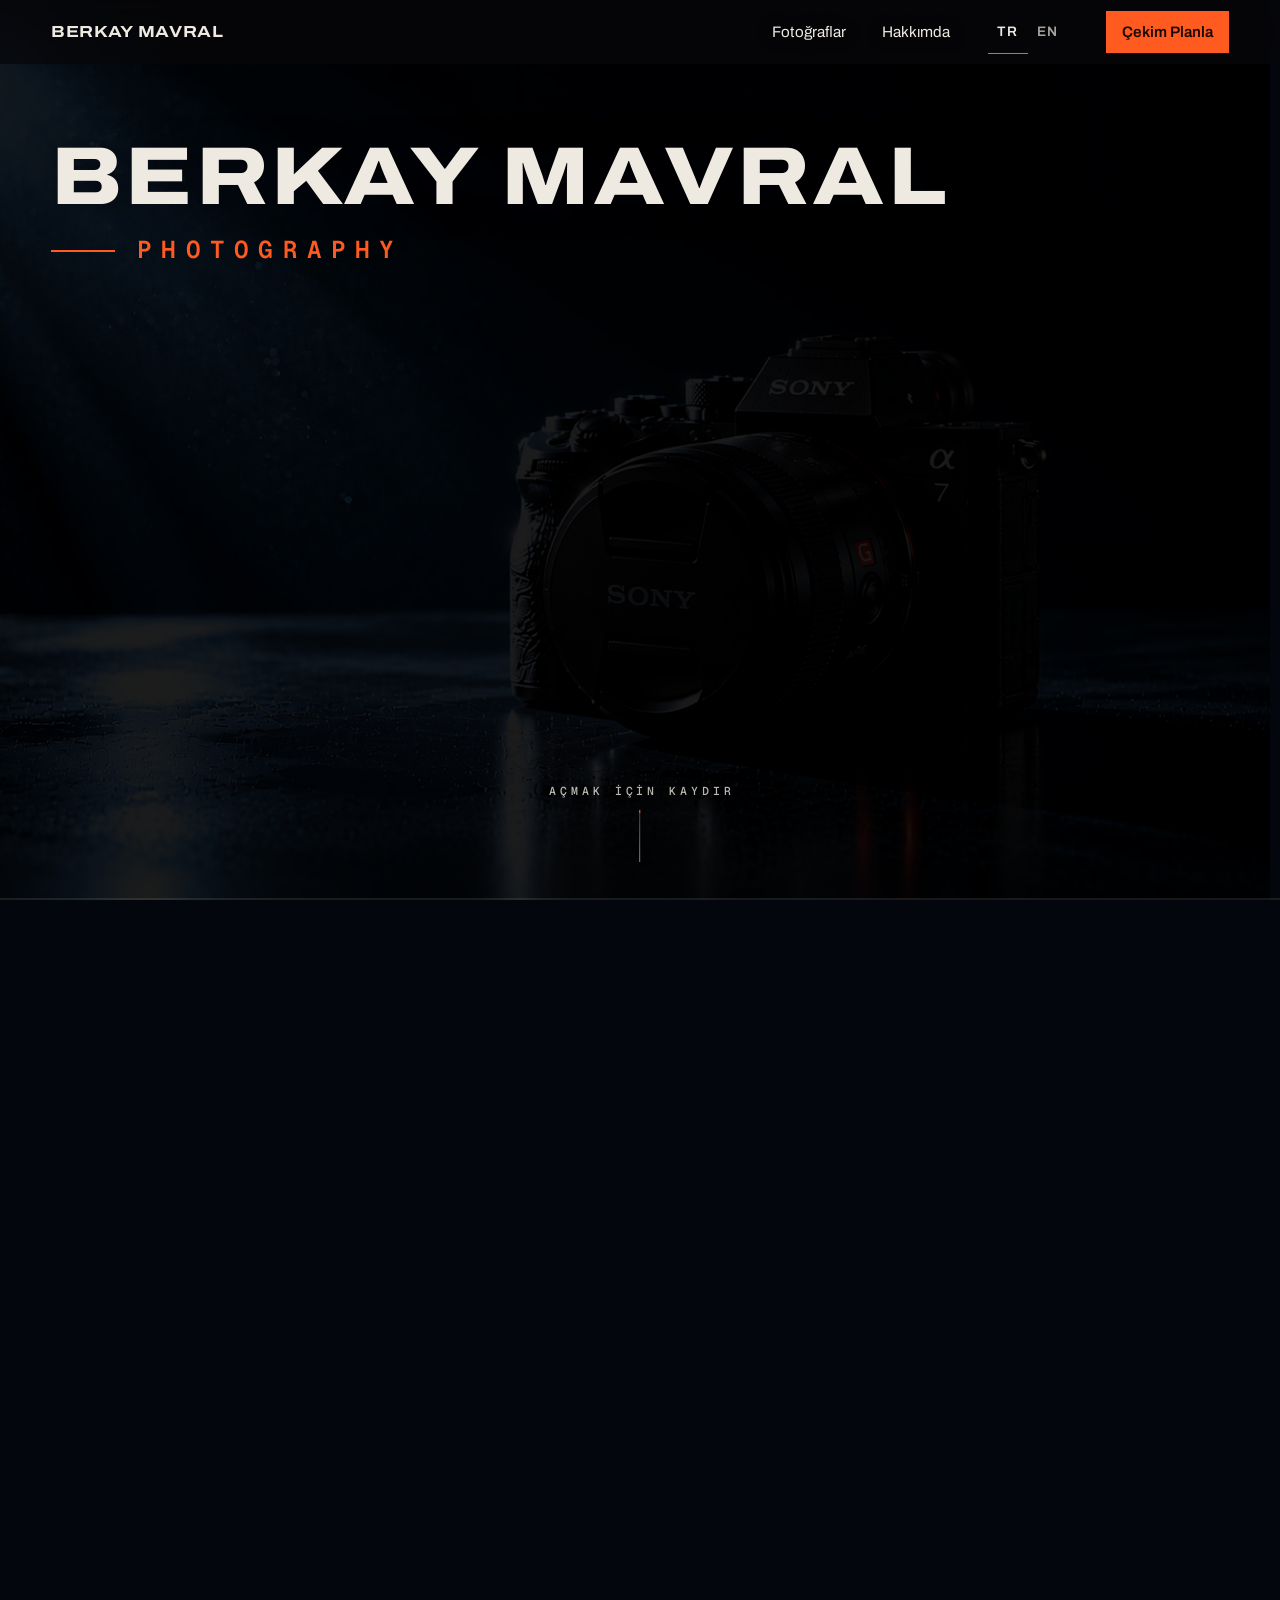
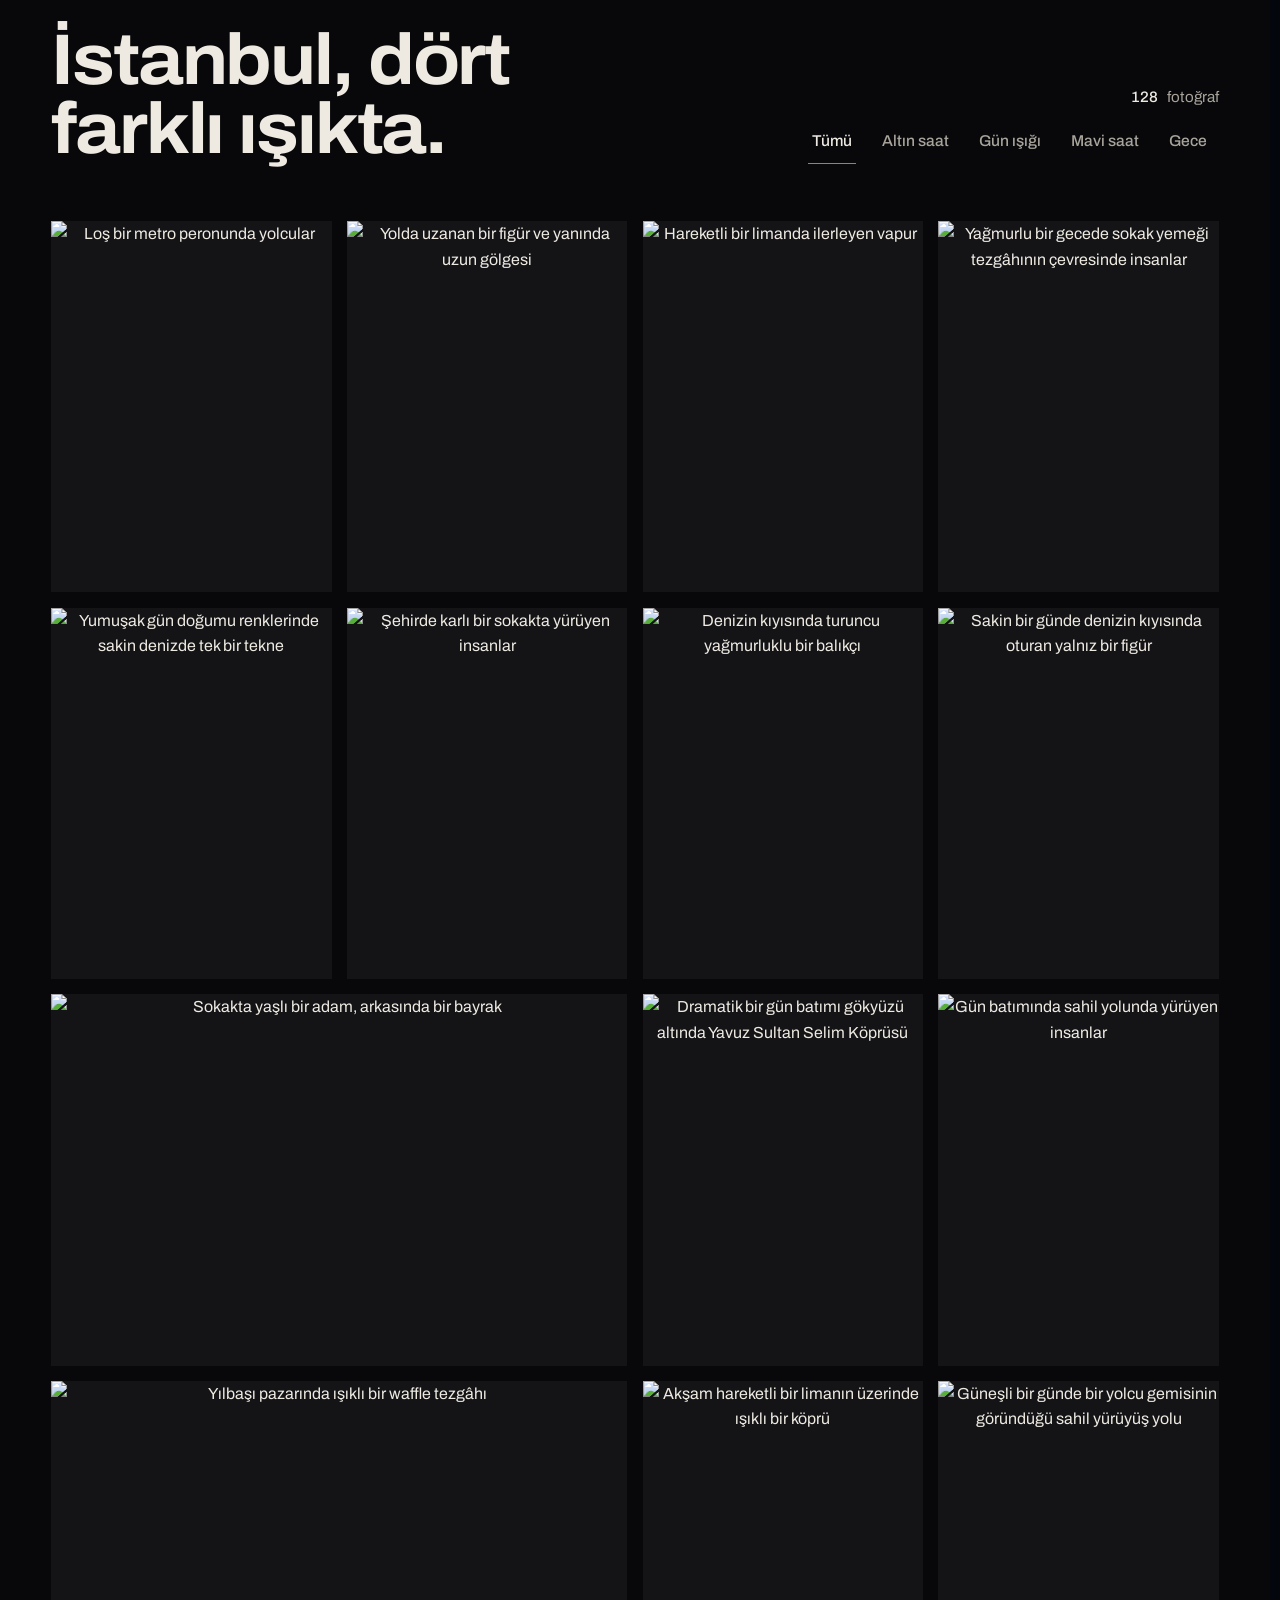
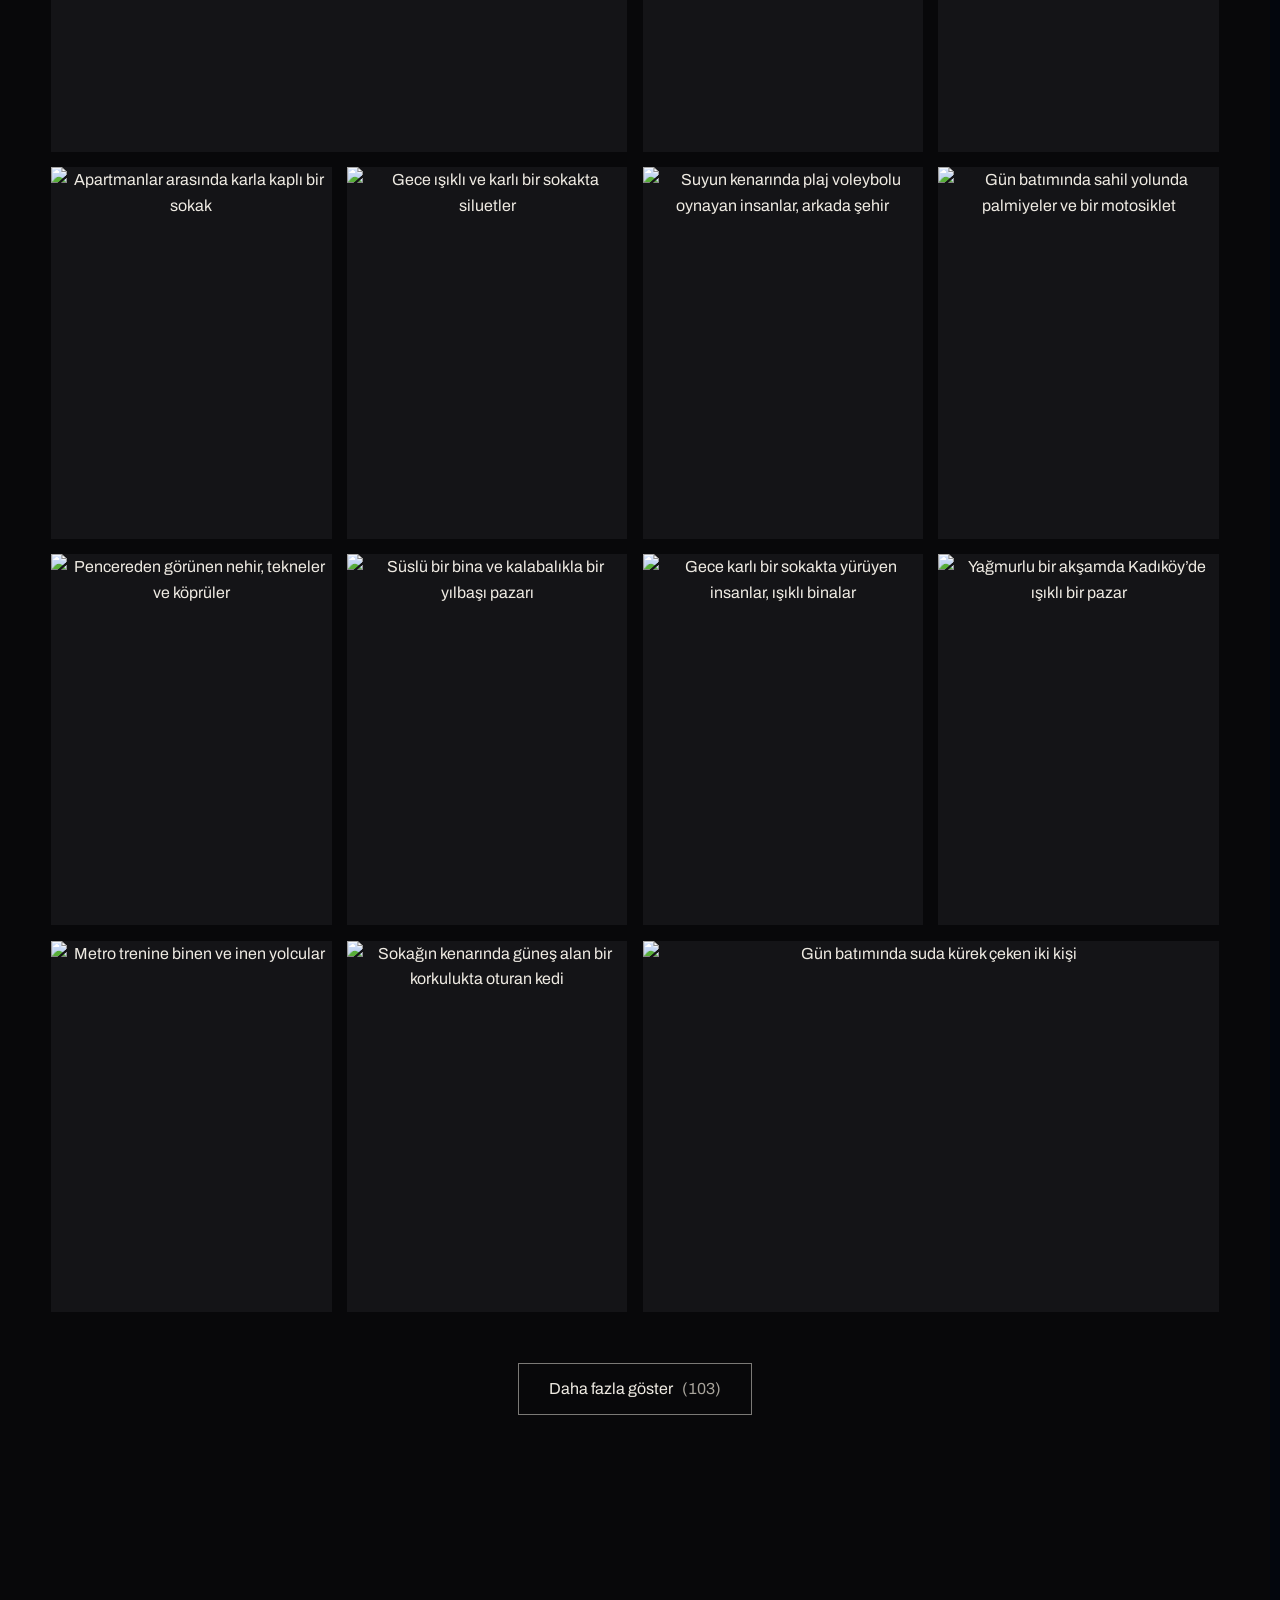
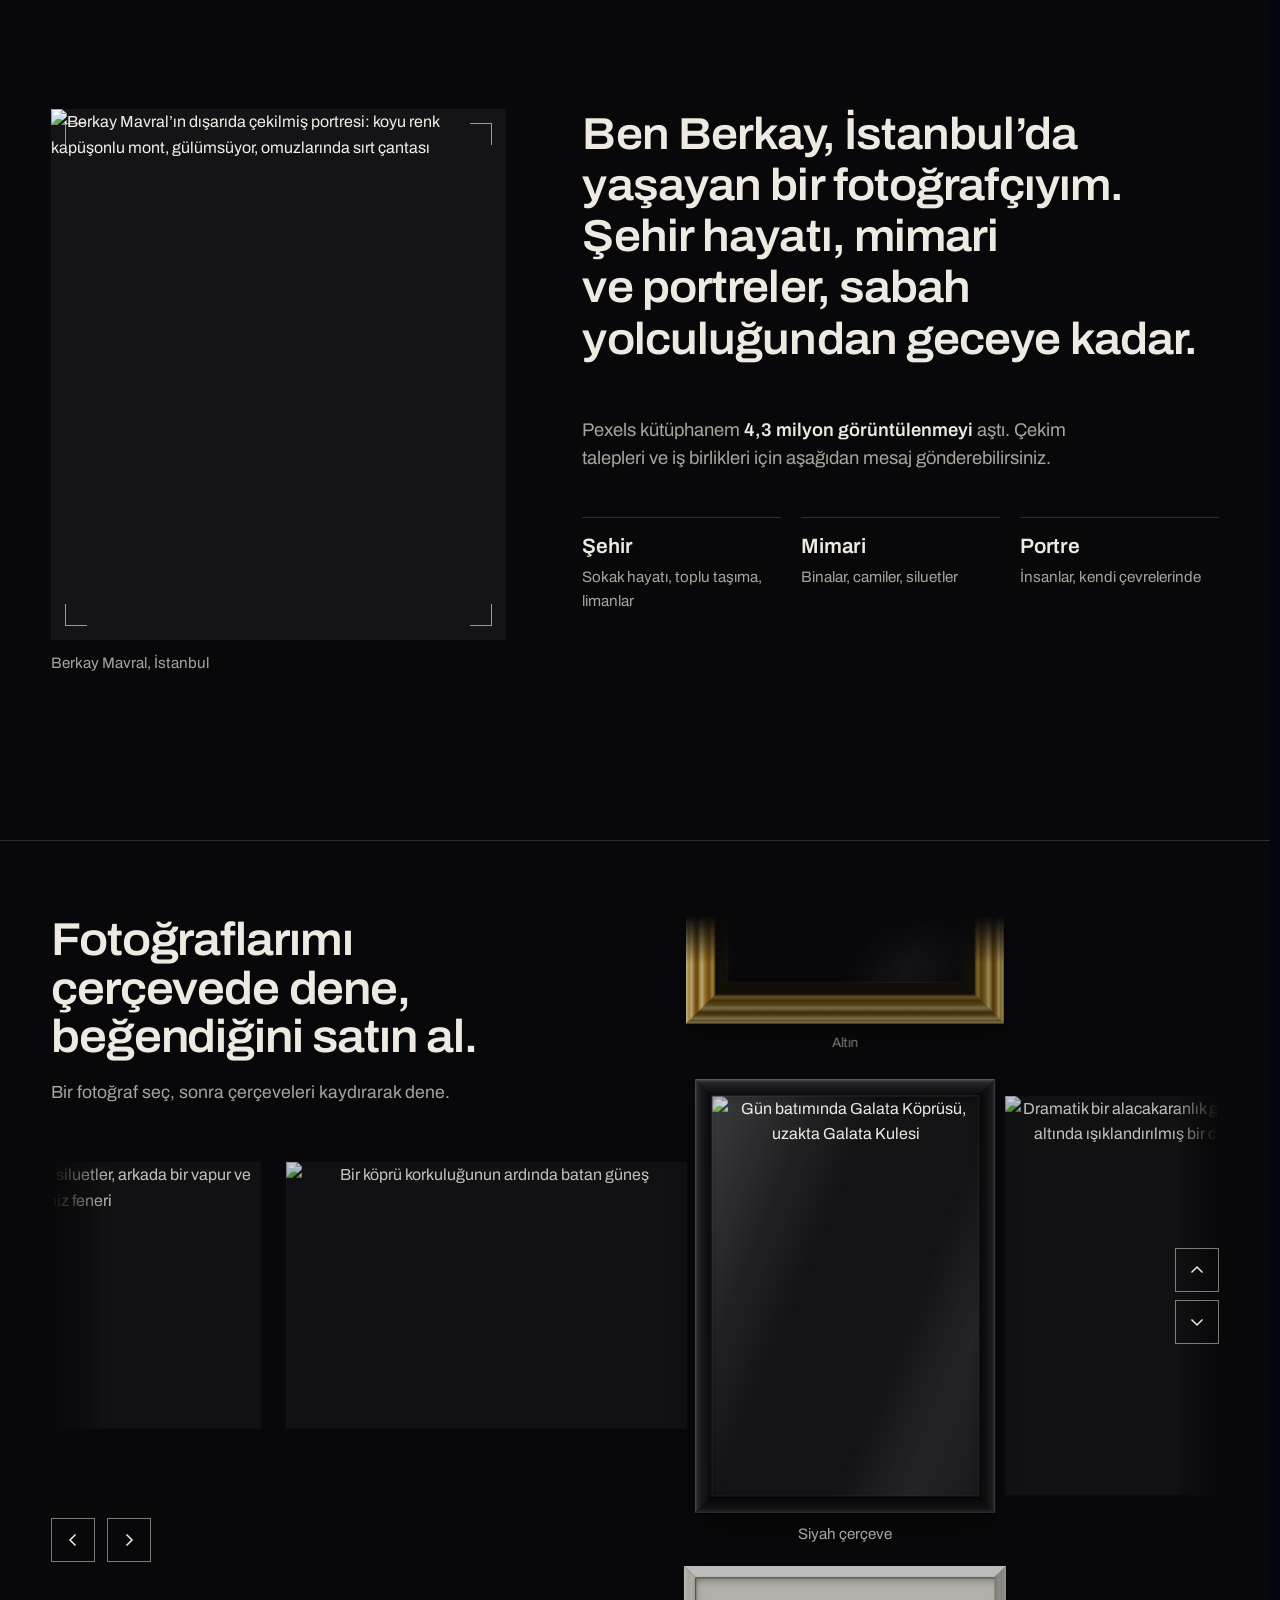
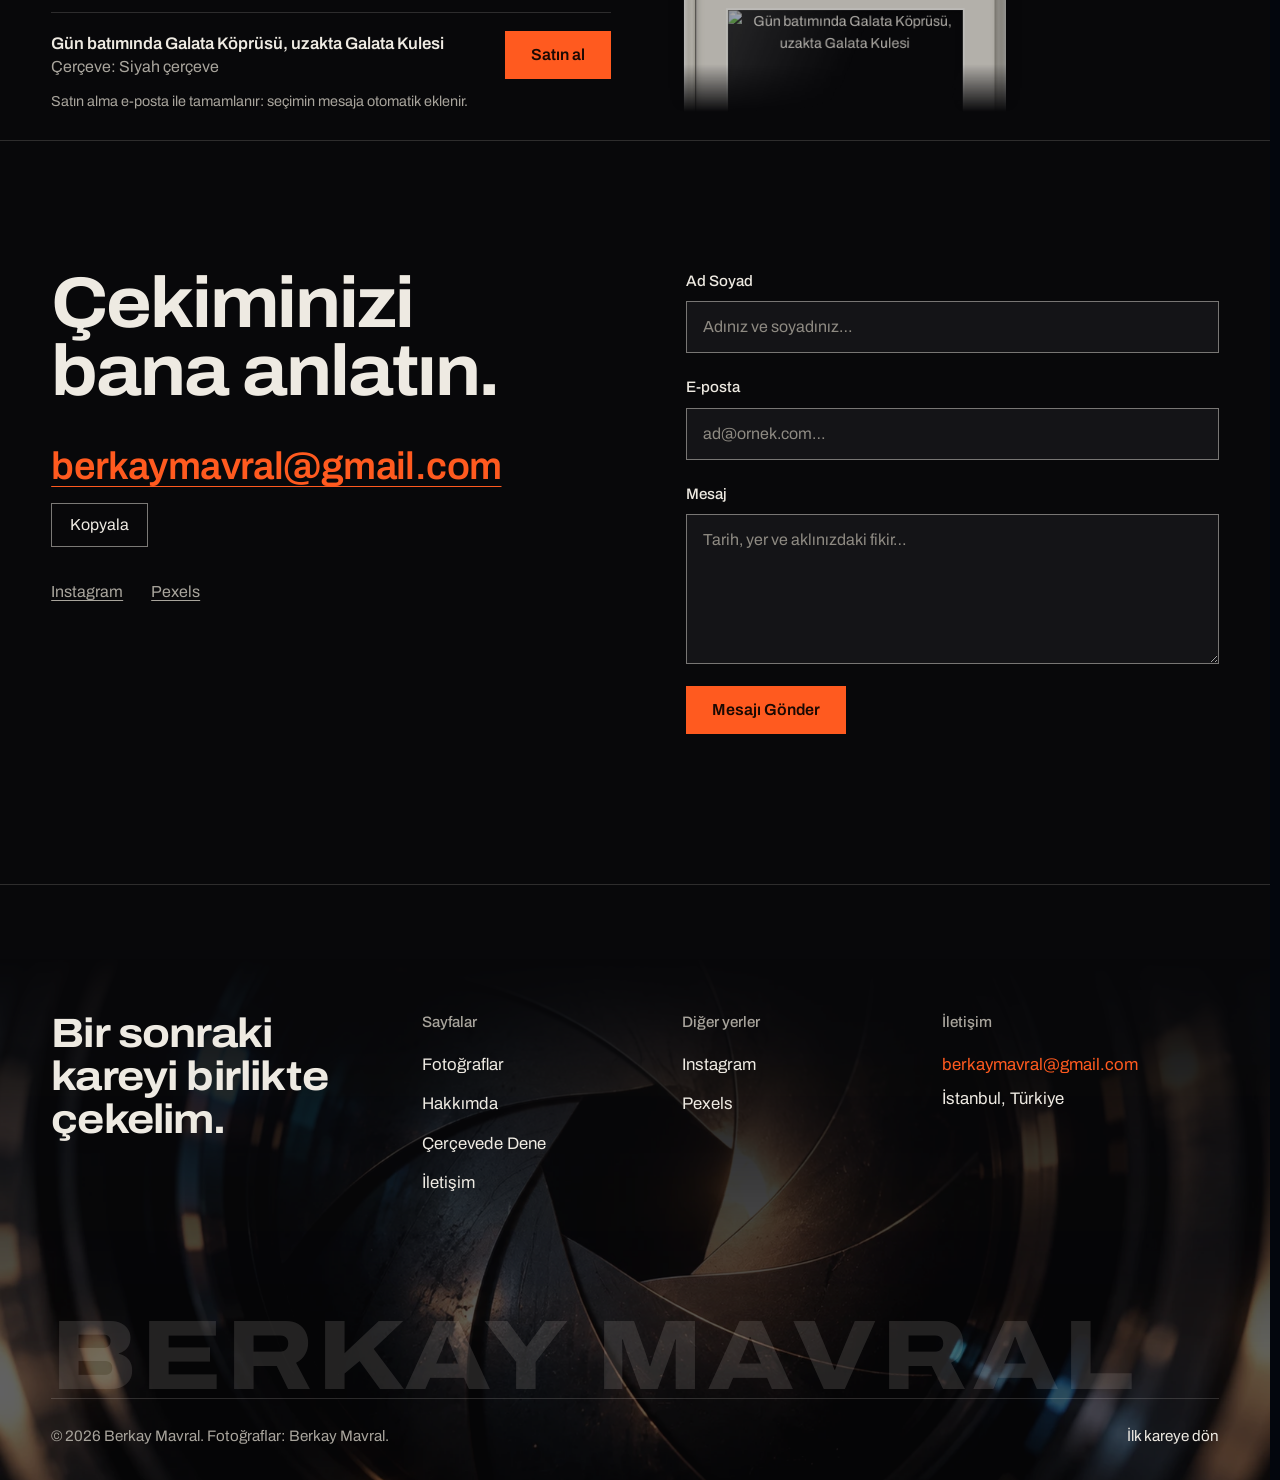
==== commit 6adac5bd: "v1.24" ====
--- a/index.html
+++ b/index.html
@@ -3,14 +3,19 @@
 <head>
 <meta charset="utf-8">
 <meta name="viewport" content="width=device-width, initial-scale=1, viewport-fit=cover">
-<title data-i18n="title">Berkay Mavral, İstanbul’da Fotoğrafçı</title>
-<meta name="description" content="Berkay Mavral’dan, sabah yolculuğundan geceye İstanbul’da sokak ve şehir fotoğrafçılığı." data-i18n-attr="content:desc">
+<title data-i18n="title">İstanbul Fotoğrafçısı Berkay Mavral | Sokak & Şehir</title>
+<meta name="description" content="İstanbul’da sokak, şehir ve portre fotoğrafçısı Berkay Mavral. Altın saat, mavi saat ve gece kareleri; çekim ve baskı için iletişime geçin." data-i18n-attr="content:desc">
 <meta name="color-scheme" content="dark">
 <meta name="theme-color" content="#08080a">
 <meta property="og:type" content="website">
 <meta property="og:title" content="Berkay Mavral Photography">
 <meta property="og:site_name" content="Berkay Mavral Photography">
+<meta name="robots" content="index, follow, max-image-preview:large, max-snippet:-1, max-video-preview:-1">
+<meta name="author" content="Berkay Mavral">
 <link rel="canonical" href="https://www.berkaymavral.com/">
+<link rel="alternate" hreflang="tr" href="https://www.berkaymavral.com/">
+<link rel="alternate" hreflang="en" href="https://www.berkaymavral.com/en/">
+<link rel="alternate" hreflang="x-default" href="https://www.berkaymavral.com/">
 <meta property="og:url" content="https://www.berkaymavral.com/">
 <meta property="og:locale" content="tr_TR">
 <meta property="og:locale:alternate" content="en_US">
@@ -22,19 +27,24 @@
 <meta property="og:image:alt" content="Berkay Mavral Photography">
 <meta name="twitter:card" content="summary">
 <meta name="twitter:title" content="Berkay Mavral Photography">
+<meta name="twitter:description" content="İstanbul’dan sokak ve şehir fotoğrafçılığı, sabah yolculuğundan geceye." data-i18n-attr="content:ogdesc">
 <meta name="twitter:image" content="https://www.berkaymavral.com/media/og-logo.png">
+<script type="application/ld+json">{"@context":"https://schema.org","@graph":[{"@type":"WebSite","@id":"https://www.berkaymavral.com/#website","url":"https://www.berkaymavral.com/","name":"Berkay Mavral Photography","alternateName":["Berkay Mavral"],"inLanguage":["tr","en"],"publisher":{"@id":"https://www.berkaymavral.com/#person"}},{"@type":"Person","@id":"https://www.berkaymavral.com/#person","name":"Berkay Mavral","url":"https://www.berkaymavral.com/","image":"https://images.pexels.com/users/avatars/389232961/berkay-mavral-714.jpeg?auto=compress&fit=crop&h=700&w=600","jobTitle":"Fotoğrafçı","description":"İstanbul’da sokak, şehir ve portre fotoğrafçısı Berkay Mavral. Altın saat, mavi saat ve gece kareleri; çekim ve baskı için iletişime geçin.","email":"berkaymavral@gmail.com","sameAs":["https://www.instagram.com/berkaymavral/","https://www.pexels.com/@Berkay-Mavral-389232961"],"homeLocation":{"@type":"City","name":"İstanbul","containedInPlace":{"@type":"Country","name":"Türkiye"}},"nationality":{"@type":"Country","name":"Türkiye"},"knowsLanguage":["tr","en"],"knowsAbout":["Sokak fotoğrafçılığı","Şehir fotoğrafçılığı","Portre fotoğrafçılığı","Mimari fotoğrafçılık","Gün batımı fotoğrafçılığı","Gece fotoğrafçılığı"],"worksFor":{"@id":"https://www.berkaymavral.com/#business"}},{"@type":"ProfessionalService","@id":"https://www.berkaymavral.com/#business","name":"Berkay Mavral Photography","url":"https://www.berkaymavral.com/","image":"https://www.berkaymavral.com/media/og-logo.png","logo":"https://www.berkaymavral.com/media/og-logo.png","description":"İstanbul’da sokak, şehir ve portre fotoğrafçısı Berkay Mavral. Altın saat, mavi saat ve gece kareleri; çekim ve baskı için iletişime geçin.","founder":{"@id":"https://www.berkaymavral.com/#person"},"email":"berkaymavral@gmail.com","sameAs":["https://www.instagram.com/berkaymavral/","https://www.pexels.com/@Berkay-Mavral-389232961"],"areaServed":{"@type":"City","name":"İstanbul","containedInPlace":{"@type":"Country","name":"Türkiye"}},"address":{"@type":"PostalAddress","addressLocality":"İstanbul","addressCountry":"TR"},"serviceType":["Sokak fotoğrafçılığı","Şehir fotoğrafçılığı","Portre fotoğrafçılığı","Mimari fotoğrafçılık","Çerçeveli fotoğraf baskısı"]},{"@type":"WebPage","@id":"https://www.berkaymavral.com/#webpage","url":"https://www.berkaymavral.com/","name":"İstanbul Fotoğrafçısı Berkay Mavral | Sokak & Şehir","description":"İstanbul’da sokak, şehir ve portre fotoğrafçısı Berkay Mavral. Altın saat, mavi saat ve gece kareleri; çekim ve baskı için iletişime geçin.","inLanguage":"tr","isPartOf":{"@id":"https://www.berkaymavral.com/#website"},"about":{"@id":"https://www.berkaymavral.com/#person"},"primaryImageOfPage":{"@type":"ImageObject","url":"https://www.berkaymavral.com/media/og-logo.png"}},{"@type":"ImageGallery","@id":"https://www.berkaymavral.com/#gallery","name":"İstanbul, dört farklı ışıkta.","url":"https://www.berkaymavral.com/#work","inLanguage":"tr","isPartOf":{"@id":"https://www.berkaymavral.com/#webpage"},"author":{"@id":"https://www.berkaymavral.com/#person"},"hasPart":[{"@type":"ImageObject","contentUrl":"https://images.pexels.com/photos/15518197/pexels-photo-15518197.jpeg?auto=compress&cs=tinysrgb&w=1600","thumbnailUrl":"https://images.pexels.com/photos/15518197/pexels-photo-15518197.jpeg?auto=compress&cs=tinysrgb&w=400","name":"Gün batımında limanda siluetler, arkada bir vapur ve bir deniz feneri","caption":"Gün batımında limanda siluetler, arkada bir vapur ve bir deniz feneri","creator":{"@id":"https://www.berkaymavral.com/#person"},"creditText":"Berkay Mavral","copyrightNotice":"© Berkay Mavral","acquireLicensePage":"https://www.berkaymavral.com/#contact"},{"@type":"ImageObject","contentUrl":"https://images.pexels.com/photos/15297914/pexels-photo-15297914.jpeg?auto=compress&cs=tinysrgb&w=1600","thumbnailUrl":"https://images.pexels.com/photos/15297914/pexels-photo-15297914.jpeg?auto=compress&cs=tinysrgb&w=400","name":"Bir köprü korkuluğunun ardında batan güneş","caption":"Bir köprü korkuluğunun ardında batan güneş","creator":{"@id":"https://www.berkaymavral.com/#person"},"creditText":"Berkay Mavral","copyrightNotice":"© Berkay Mavral","acquireLicensePage":"https://www.berkaymavral.com/#contact"},{"@type":"ImageObject","contentUrl":"https://images.pexels.com/photos/15297911/pexels-photo-15297911.jpeg?auto=compress&cs=tinysrgb&w=1600","thumbnailUrl":"https://images.pexels.com/photos/15297911/pexels-photo-15297911.jpeg?auto=compress&cs=tinysrgb&w=400","name":"Gün batımında Galata Köprüsü, uzakta Galata Kulesi","caption":"Gün batımında Galata Köprüsü, uzakta Galata Kulesi","creator":{"@id":"https://www.berkaymavral.com/#person"},"creditText":"Berkay Mavral","copyrightNotice":"© Berkay Mavral","acquireLicensePage":"https://www.berkaymavral.com/#contact"},{"@type":"ImageObject","contentUrl":"https://images.pexels.com/photos/15069348/pexels-photo-15069348.jpeg?auto=compress&cs=tinysrgb&w=1600","thumbnailUrl":"https://images.pexels.com/photos/15069348/pexels-photo-15069348.jpeg?auto=compress&cs=tinysrgb&w=400","name":"Dramatik bir alacakaranlık gökyüzü altında ışıklandırılmış bir cami","caption":"Dramatik bir alacakaranlık gökyüzü altında ışıklandırılmış bir cami","creator":{"@id":"https://www.berkaymavral.com/#person"},"creditText":"Berkay Mavral","copyrightNotice":"© Berkay Mavral","acquireLicensePage":"https://www.berkaymavral.com/#contact"},{"@type":"ImageObject","contentUrl":"https://images.pexels.com/photos/15207900/pexels-photo-15207900.jpeg?auto=compress&cs=tinysrgb&w=1600","thumbnailUrl":"https://images.pexels.com/photos/15207900/pexels-photo-15207900.jpeg?auto=compress&cs=tinysrgb&w=400","name":"Boğaz kıyısında Ortaköy Camii","caption":"Boğaz kıyısında Ortaköy Camii","creator":{"@id":"https://www.berkaymavral.com/#person"},"creditText":"Berkay Mavral","copyrightNotice":"© Berkay Mavral","acquireLicensePage":"https://www.berkaymavral.com/#contact"},{"@type":"ImageObject","contentUrl":"https://images.pexels.com/photos/15297912/pexels-photo-15297912.jpeg?auto=compress&cs=tinysrgb&w=1600","thumbnailUrl":"https://images.pexels.com/photos/15297912/pexels-photo-15297912.jpeg?auto=compress&cs=tinysrgb&w=400","name":"Şehir kaldırımında akşam vakti, gün batımına karşı minareler","caption":"Şehir kaldırımında akşam vakti, gün batımına karşı minareler","creator":{"@id":"https://www.berkaymavral.com/#person"},"creditText":"Berkay Mavral","copyrightNotice":"© Berkay Mavral","acquireLicensePage":"https://www.berkaymavral.com/#contact"},{"@type":"ImageObject","contentUrl":"https://images.pexels.com/photos/15069347/pexels-photo-15069347.jpeg?auto=compress&cs=tinysrgb&w=1600","thumbnailUrl":"https://images.pexels.com/photos/15069347/pexels-photo-15069347.jpeg?auto=compress&cs=tinysrgb&w=400","name":"Bir vapur yanaşırken limanda siluetler","caption":"Bir vapur yanaşırken limanda siluetler","creator":{"@id":"https://www.berkaymavral.com/#person"},"creditText":"Berkay Mavral","copyrightNotice":"© Berkay Mavral","acquireLicensePage":"https://www.berkaymavral.com/#contact"},{"@type":"ImageObject","contentUrl":"https://images.pexels.com/photos/18349761/pexels-photo-18349761.jpeg?auto=compress&cs=tinysrgb&w=1600","thumbnailUrl":"https://images.pexels.com/photos/18349761/pexels-photo-18349761.jpeg?auto=compress&cs=tinysrgb&w=400","name":"Gün batımında kıyıda palmiye siluetleri","caption":"Gün batımında kıyıda palmiye siluetleri","creator":{"@id":"https://www.berkaymavral.com/#person"},"creditText":"Berkay Mavral","copyrightNotice":"© Berkay Mavral","acquireLicensePage":"https://www.berkaymavral.com/#contact"},{"@type":"ImageObject","contentUrl":"https://images.pexels.com/photos/15194859/pexels-photo-15194859.jpeg?auto=compress&cs=tinysrgb&w=1600","thumbnailUrl":"https://images.pexels.com/photos/15194859/pexels-photo-15194859.jpeg?auto=compress&cs=tinysrgb&w=400","name":"Açık denizde, berrak bir gökyüzü altında yolcu vapuru","caption":"Açık denizde, berrak bir gökyüzü altında yolcu vapuru","creator":{"@id":"https://www.berkaymavral.com/#person"},"creditText":"Berkay Mavral","copyrightNotice":"© Berkay Mavral","acquireLicensePage":"https://www.berkaymavral.com/#contact"},{"@type":"ImageObject","contentUrl":"https://images.pexels.com/photos/15069349/pexels-photo-15069349.jpeg?auto=compress&cs=tinysrgb&w=1600","thumbnailUrl":"https://images.pexels.com/photos/15069349/pexels-photo-15069349.jpeg?auto=compress&cs=tinysrgb&w=400","name":"Tramvay durağında bir adam, gölgesi kaldırımda","caption":"Tramvay durağında bir adam, gölgesi kaldırımda","creator":{"@id":"https://www.berkaymavral.com/#person"},"creditText":"Berkay Mavral","copyrightNotice":"© Berkay Mavral","acquireLicensePage":"https://www.berkaymavral.com/#contact"},{"@type":"ImageObject","contentUrl":"https://images.pexels.com/photos/15069351/pexels-photo-15069351.jpeg?auto=compress&cs=tinysrgb&w=1600","thumbnailUrl":"https://images.pexels.com/photos/15069351/pexels-photo-15069351.jpeg?auto=compress&cs=tinysrgb&w=400","name":"Eski binaların ve pazar tezgâhlarının olduğu kalabalık bir sokak","caption":"Eski binaların ve pazar tezgâhlarının olduğu kalabalık bir sokak","creator":{"@id":"https://www.berkaymavral.com/#person"},"creditText":"Berkay Mavral","copyrightNotice":"© Berkay Mavral","acquireLicensePage":"https://www.berkaymavral.com/#contact"},{"@type":"ImageObject","contentUrl":"https://images.pexels.com/photos/15194878/pexels-photo-15194878.jpeg?auto=compress&cs=tinysrgb&w=1600","thumbnailUrl":"https://images.pexels.com/photos/15194878/pexels-photo-15194878.jpeg?auto=compress&cs=tinysrgb&w=400","name":"Bir terminalin bekleme salonuna uzanan güneş ışınları","caption":"Bir terminalin bekleme salonuna uzanan güneş ışınları","creator":{"@id":"https://www.berkaymavral.com/#person"},"creditText":"Berkay Mavral","copyrightNotice":"© Berkay Mavral","acquireLicensePage":"https://www.berkaymavral.com/#contact"},{"@type":"ImageObject","contentUrl":"https://images.pexels.com/photos/15194877/pexels-photo-15194877.jpeg?auto=compress&cs=tinysrgb&w=1600","thumbnailUrl":"https://images.pexels.com/photos/15194877/pexels-photo-15194877.jpeg?auto=compress&cs=tinysrgb&w=400","name":"Vapur iskelesinde siluetler, cam kapılardan giren güneş ışığı","caption":"Vapur iskelesinde siluetler, cam kapılardan giren güneş ışığı","creator":{"@id":"https://www.berkaymavral.com/#person"},"creditText":"Berkay Mavral","copyrightNotice":"© Berkay Mavral","acquireLicensePage":"https://www.berkaymavral.com/#contact"},{"@type":"ImageObject","contentUrl":"https://images.pexels.com/photos/15297913/pexels-photo-15297913.jpeg?auto=compress&cs=tinysrgb&w=1600","thumbnailUrl":"https://images.pexels.com/photos/15297913/pexels-photo-15297913.jpeg?auto=compress&cs=tinysrgb&w=400","name":"İçeride yürüyen bir siluet, cam kapıların ardında sokak","caption":"İçeride yürüyen bir siluet, cam kapıların ardında sokak","creator":{"@id":"https://www.berkaymavral.com/#person"},"creditText":"Berkay Mavral","copyrightNotice":"© Berkay Mavral","acquireLicensePage":"https://www.berkaymavral.com/#contact"},{"@type":"ImageObject","contentUrl":"https://images.pexels.com/photos/15207754/pexels-photo-15207754.jpeg?auto=compress&cs=tinysrgb&w=1600","thumbnailUrl":"https://images.pexels.com/photos/15207754/pexels-photo-15207754.jpeg?auto=compress&cs=tinysrgb&w=400","name":"Alacakaranlıkta loş bir sokakta yalnız oturan bir adam","caption":"Alacakaranlıkta loş bir sokakta yalnız oturan bir adam","creator":{"@id":"https://www.berkaymavral.com/#person"},"creditText":"Berkay Mavral","copyrightNotice":"© Berkay Mavral","acquireLicensePage":"https://www.berkaymavral.com/#contact"},{"@type":"ImageObject","contentUrl":"https://images.pexels.com/photos/15194860/pexels-photo-15194860.jpeg?auto=compress&cs=tinysrgb&w=1600","thumbnailUrl":"https://images.pexels.com/photos/15194860/pexels-photo-15194860.jpeg?auto=compress&cs=tinysrgb&w=400","name":"Karanlıkta yansıyan kırmızı bir metro treni","caption":"Karanlıkta yansıyan kırmızı bir metro treni","creator":{"@id":"https://www.berkaymavral.com/#person"},"creditText":"Berkay Mavral","copyrightNotice":"© Berkay Mavral","acquireLicensePage":"https://www.berkaymavral.com/#contact"},{"@type":"ImageObject","contentUrl":"https://images.pexels.com/photos/16638283/pexels-photo-16638283.jpeg?auto=compress&cs=tinysrgb&w=1600","thumbnailUrl":"https://images.pexels.com/photos/16638283/pexels-photo-16638283.jpeg?auto=compress&cs=tinysrgb&w=400","name":"Şemsiyeli iki kişi gri bir sokakta yürüyor","caption":"Şemsiyeli iki kişi gri bir sokakta yürüyor","creator":{"@id":"https://www.berkaymavral.com/#person"},"creditText":"Berkay Mavral","copyrightNotice":"© Berkay Mavral","acquireLicensePage":"https://www.berkaymavral.com/#contact"},{"@type":"ImageObject","contentUrl":"https://images.pexels.com/photos/14815049/pexels-photo-14815049.jpeg?auto=compress&cs=tinysrgb&w=1600","thumbnailUrl":"https://images.pexels.com/photos/14815049/pexels-photo-14815049.jpeg?auto=compress&cs=tinysrgb&w=400","name":"Gün batımında sakin suda küçük bir tekne","caption":"Gün batımında sakin suda küçük bir tekne","creator":{"@id":"https://www.berkaymavral.com/#person"},"creditText":"Berkay Mavral","copyrightNotice":"© Berkay Mavral","acquireLicensePage":"https://www.berkaymavral.com/#contact"},{"@type":"ImageObject","contentUrl":"https://images.pexels.com/photos/14736901/pexels-photo-14736901.jpeg?auto=compress&cs=tinysrgb&w=1600","thumbnailUrl":"https://images.pexels.com/photos/14736901/pexels-photo-14736901.jpeg?auto=compress&cs=tinysrgb&w=400","name":"Hareketli bir gece sokağında insanlarla çevrili bir seyyar tezgâh","caption":"Hareketli bir gece sokağında insanlarla çevrili bir seyyar tezgâh","creator":{"@id":"https://www.berkaymavral.com/#person"},"creditText":"Berkay Mavral","copyrightNotice":"© Berkay Mavral","acquireLicensePage":"https://www.berkaymavral.com/#contact"},{"@type":"ImageObject","contentUrl":"https://images.pexels.com/photos/14736220/pexels-photo-14736220.jpeg?auto=compress&cs=tinysrgb&w=1600","thumbnailUrl":"https://images.pexels.com/photos/14736220/pexels-photo-14736220.jpeg?auto=compress&cs=tinysrgb&w=400","name":"Dükkânlarla çevrili hareketli bir caddede kırmızı klasik bir araba","caption":"Dükkânlarla çevrili hareketli bir caddede kırmızı klasik bir araba","creator":{"@id":"https://www.berkaymavral.com/#person"},"creditText":"Berkay Mavral","copyrightNotice":"© Berkay Mavral","acquireLicensePage":"https://www.berkaymavral.com/#contact"},{"@type":"ImageObject","contentUrl":"https://images.pexels.com/photos/14736225/pexels-photo-14736225.jpeg?auto=compress&cs=tinysrgb&w=1600","thumbnailUrl":"https://images.pexels.com/photos/14736225/pexels-photo-14736225.jpeg?auto=compress&cs=tinysrgb&w=400","name":"Yağmurlu bir gece sokağında neon yansımaları ve şemsiyeler","caption":"Yağmurlu bir gece sokağında neon yansımaları ve şemsiyeler","creator":{"@id":"https://www.berkaymavral.com/#person"},"creditText":"Berkay Mavral","copyrightNotice":"© Berkay Mavral","acquireLicensePage":"https://www.berkaymavral.com/#contact"},{"@type":"ImageObject","contentUrl":"https://images.pexels.com/photos/18030434/pexels-photo-18030434.jpeg?auto=compress&cs=tinysrgb&w=1600","thumbnailUrl":"https://images.pexels.com/photos/18030434/pexels-photo-18030434.jpeg?auto=compress&cs=tinysrgb&w=400","name":"Gün batımında sahilde yürüyen siluetler","caption":"Gün batımında sahilde yürüyen siluetler","creator":{"@id":"https://www.berkaymavral.com/#person"},"creditText":"Berkay Mavral","copyrightNotice":"© Berkay Mavral","acquireLicensePage":"https://www.berkaymavral.com/#contact"},{"@type":"ImageObject","contentUrl":"https://images.pexels.com/photos/14953270/pexels-photo-14953270.jpeg?auto=compress&cs=tinysrgb&w=1600","thumbnailUrl":"https://images.pexels.com/photos/14953270/pexels-photo-14953270.jpeg?auto=compress&cs=tinysrgb&w=400","name":"Alacakaranlıkta kalabalık bir caddede nostaljik tramvay","caption":"Alacakaranlıkta kalabalık bir caddede nostaljik tramvay","creator":{"@id":"https://www.berkaymavral.com/#person"},"creditText":"Berkay Mavral","copyrightNotice":"© Berkay Mavral","acquireLicensePage":"https://www.berkaymavral.com/#contact"},{"@type":"ImageObject","contentUrl":"https://images.pexels.com/photos/14953174/pexels-photo-14953174.jpeg?auto=compress&cs=tinysrgb&w=1600","thumbnailUrl":"https://images.pexels.com/photos/14953174/pexels-photo-14953174.jpeg?auto=compress&cs=tinysrgb&w=400","name":"Denizin kıyısında turuncu yağmurluklu bir balıkçı","caption":"Denizin kıyısında turuncu yağmurluklu bir balıkçı","creator":{"@id":"https://www.berkaymavral.com/#person"},"creditText":"Berkay Mavral","copyrightNotice":"© Berkay Mavral","acquireLicensePage":"https://www.berkaymavral.com/#contact"},{"@type":"ImageObject","contentUrl":"https://images.pexels.com/photos/14736223/pexels-photo-14736223.jpeg?auto=compress&cs=tinysrgb&w=1600","thumbnailUrl":"https://images.pexels.com/photos/14736223/pexels-photo-14736223.jpeg?auto=compress&cs=tinysrgb&w=400","name":"Yağmurlu bir akşamda Kadıköy’de ışıklı bir pazar","caption":"Yağmurlu bir akşamda Kadıköy’de ışıklı bir pazar","creator":{"@id":"https://www.berkaymavral.com/#person"},"creditText":"Berkay Mavral","copyrightNotice":"© Berkay Mavral","acquireLicensePage":"https://www.berkaymavral.com/#contact"},{"@type":"ImageObject","contentUrl":"https://images.pexels.com/photos/14953277/pexels-photo-14953277.jpeg?auto=compress&cs=tinysrgb&w=1600","thumbnailUrl":"https://images.pexels.com/photos/14953277/pexels-photo-14953277.jpeg?auto=compress&cs=tinysrgb&w=400","name":"Gün batımında İstanbul silueti, Boğaz’da tekneler","caption":"Gün batımında İstanbul silueti, Boğaz’da tekneler","creator":{"@id":"https://www.berkaymavral.com/#person"},"creditText":"Berkay Mavral","copyrightNotice":"© Berkay Mavral","acquireLicensePage":"https://www.berkaymavral.com/#contact"},{"@type":"ImageObject","contentUrl":"https://images.pexels.com/photos/14736908/pexels-photo-14736908.jpeg?auto=compress&cs=tinysrgb&w=1600","thumbnailUrl":"https://images.pexels.com/photos/14736908/pexels-photo-14736908.jpeg?auto=compress&cs=tinysrgb&w=400","name":"Gün batımı gökyüzünün önünde limanda yürüyen bir kadın","caption":"Gün batımı gökyüzünün önünde limanda yürüyen bir kadın","creator":{"@id":"https://www.berkaymavral.com/#person"},"creditText":"Berkay Mavral","copyrightNotice":"© Berkay Mavral","acquireLicensePage":"https://www.berkaymavral.com/#contact"},{"@type":"ImageObject","contentUrl":"https://images.pexels.com/photos/14763986/pexels-photo-14763986.jpeg?auto=compress&cs=tinysrgb&w=1600","thumbnailUrl":"https://images.pexels.com/photos/14763986/pexels-photo-14763986.jpeg?auto=compress&cs=tinysrgb&w=400","name":"Gün batımında sahilde yürüyen siluetler","caption":"Gün batımında sahilde yürüyen siluetler","creator":{"@id":"https://www.berkaymavral.com/#person"},"creditText":"Berkay Mavral","copyrightNotice":"© Berkay Mavral","acquireLicensePage":"https://www.berkaymavral.com/#contact"},{"@type":"ImageObject","contentUrl":"https://images.pexels.com/photos/14736224/pexels-photo-14736224.jpeg?auto=compress&cs=tinysrgb&w=1600","thumbnailUrl":"https://images.pexels.com/photos/14736224/pexels-photo-14736224.jpeg?auto=compress&cs=tinysrgb&w=400","name":"Gün doğumunda bir sokak, sıcak ışık ve uzun gölgeler","caption":"Gün doğumunda bir sokak, sıcak ışık ve uzun gölgeler","creator":{"@id":"https://www.berkaymavral.com/#person"},"creditText":"Berkay Mavral","copyrightNotice":"© Berkay Mavral","acquireLicensePage":"https://www.berkaymavral.com/#contact"},{"@type":"ImageObject","contentUrl":"https://images.pexels.com/photos/14815050/pexels-photo-14815050.jpeg?auto=compress&cs=tinysrgb&w=1600","thumbnailUrl":"https://images.pexels.com/photos/14815050/pexels-photo-14815050.jpeg?auto=compress&cs=tinysrgb&w=400","name":"Gün batımında sahil yolunda yürüyen insanlar","caption":"Gün batımında sahil yolunda yürüyen insanlar","creator":{"@id":"https://www.berkaymavral.com/#person"},"creditText":"Berkay Mavral","copyrightNotice":"© Berkay Mavral","acquireLicensePage":"https://www.berkaymavral.com/#contact"},{"@type":"ImageObject","contentUrl":"https://images.pexels.com/photos/14815046/pexels-photo-14815046.jpeg?auto=compress&cs=tinysrgb&w=1600","thumbnailUrl":"https://images.pexels.com/photos/14815046/pexels-photo-14815046.jpeg?auto=compress&cs=tinysrgb&w=400","name":"Gün batımında suda kürek çeken iki kişi","caption":"Gün batımında suda kürek çeken iki kişi","creator":{"@id":"https://www.berkaymavral.com/#person"},"creditText":"Berkay Mavral","copyrightNotice":"© Berkay Mavral","acquireLicensePage":"https://www.berkaymavral.com/#contact"},{"@type":"ImageObject","contentUrl":"https://images.pexels.com/photos/14763988/pexels-photo-14763988.jpeg?auto=compress&cs=tinysrgb&w=1600","thumbnailUrl":"https://images.pexels.com/photos/14763988/pexels-photo-14763988.jpeg?auto=compress&cs=tinysrgb&w=400","name":"Dramatik bir gün batımı gökyüzü altında Yavuz Sultan Selim Köprüsü","caption":"Dramatik bir gün batımı gökyüzü altında Yavuz Sultan Selim Köprüsü","creator":{"@id":"https://www.berkaymavral.com/#person"},"creditText":"Berkay Mavral","copyrightNotice":"© Berkay Mavral","acquireLicensePage":"https://www.berkaymavral.com/#contact"},{"@type":"ImageObject","contentUrl":"https://images.pexels.com/photos/14736904/pexels-photo-14736904.jpeg?auto=compress&cs=tinysrgb&w=1600","thumbnailUrl":"https://images.pexels.com/photos/14736904/pexels-photo-14736904.jpeg?auto=compress&cs=tinysrgb&w=400","name":"Gün batımında hareketli bir caddede yürüyen baba ve oğul","caption":"Gün batımında hareketli bir caddede yürüyen baba ve oğul","creator":{"@id":"https://www.berkaymavral.com/#person"},"creditText":"Berkay Mavral","copyrightNotice":"© Berkay Mavral","acquireLicensePage":"https://www.berkaymavral.com/#contact"},{"@type":"ImageObject","contentUrl":"https://images.pexels.com/photos/14736216/pexels-photo-14736216.jpeg?auto=compress&cs=tinysrgb&w=1600","thumbnailUrl":"https://images.pexels.com/photos/14736216/pexels-photo-14736216.jpeg?auto=compress&cs=tinysrgb&w=400","name":"Alacakaranlıkta Kız Kulesi, sakin deniz ve arkada şehir","caption":"Alacakaranlıkta Kız Kulesi, sakin deniz ve arkada şehir","creator":{"@id":"https://www.berkaymavral.com/#person"},"creditText":"Berkay Mavral","copyrightNotice":"© Berkay Mavral","acquireLicensePage":"https://www.berkaymavral.com/#contact"},{"@type":"ImageObject","contentUrl":"https://res.cloudinary.com/rnntoe86/image/upload/c_limit,w_1600,q_auto,f_auto/DSC03444","thumbnailUrl":"https://res.cloudinary.com/rnntoe86/image/upload/c_limit,w_400,q_auto,f_auto/DSC03444","name":"asdasda","caption":"asdasda","creator":{"@id":"https://www.berkaymavral.com/#person"},"creditText":"Berkay Mavral","copyrightNotice":"© Berkay Mavral","acquireLicensePage":"https://www.berkaymavral.com/#contact"}]}]}</script>
 <link rel="icon" href="data:image/svg+xml,%3Csvg xmlns='http://www.w3.org/2000/svg' viewBox='0 0 64 64'%3E%3Crect width='64' height='64' rx='14' fill='%2308080a'/%3E%3Cpath d='M11 20V44' stroke='%23eeeae2' stroke-width='5.5'/%3E%3Cpath d='M11 22.75H17.6A4.6 4.6 0 0 1 17.6 32H11M11 32H18.6A4.6 4.6 0 0 1 18.6 41.25H11' stroke='%23eeeae2' stroke-width='5.5' fill='none' stroke-linejoin='miter'/%3E%3Cpolygon points='28,44 28,20 33.2,20 42.2,32.6 51.2,20 56.4,20 56.4,44 50.9,44 50.9,28.6 42.2,40.8 33.5,28.6 33.5,44' fill='%23eeeae2'/%3E%3Crect x='8.25' y='49' width='15' height='3' fill='%23ff5a1f'/%3E%3C/svg%3E" type="image/svg+xml">
-<link rel="icon" href="media/icons/favicon.ico" sizes="48x48">
-<link rel="apple-touch-icon" href="media/icons/apple-touch-icon.png">
+<link rel="icon" href="/media/icons/favicon.ico" sizes="48x48">
+<link rel="apple-touch-icon" href="/media/icons/apple-touch-icon.png">
 <link rel="preconnect" href="https://images.pexels.com" crossorigin>
 <link rel="preconnect" href="https://res.cloudinary.com" crossorigin>
-<link rel="preconnect" href="https://fonts.googleapis.com">
-<link rel="preconnect" href="https://fonts.gstatic.com" crossorigin>
-<link rel="preload" as="image" href="media/seq/01.webp" imagesrcset="media/seq/01-m.webp 960w, media/seq/01.webp 1672w" imagesizes="100vw" type="image/webp" fetchpriority="high">
-<link rel="stylesheet" href="https://fonts.googleapis.com/css2?family=Archivo:wdth,wght@62..125,100..900&family=Geist+Mono:wght@400..600&display=swap">
+<link rel="preload" as="font" type="font/woff2" href="/media/fonts/archivo-latin.woff2" crossorigin>
+<link rel="preload" as="image" href="/media/seq/01.webp" imagesrcset="/media/seq/01-m.webp 960w, /media/seq/01.webp 1672w" imagesizes="100vw" type="image/webp" fetchpriority="high">
 <script>document.documentElement.classList.add('js')</script>
 <noscript><style>.tile[hidden]{display:block}.tile.wide[hidden]{display:block;grid-column:span 2}</style></noscript>
 <style>
+/* Archivo and Geist Mono, served from this site (latin and latin-ext subsets) */
+@font-face { font-family: 'Archivo'; font-style: normal; font-weight: 100 900; font-stretch: 62% 125%; font-display: swap; src: url(/media/fonts/archivo-latin-ext.woff2) format('woff2'); unicode-range: U+0100-02BA, U+02BD-02C5, U+02C7-02CC, U+02CE-02D7, U+02DD-02FF, U+0304, U+0308, U+0329, U+1D00-1DBF, U+1E00-1E9F, U+1EF2-1EFF, U+2020, U+20A0-20AB, U+20AD-20C4, U+2113, U+2C60-2C7F, U+A720-A7FF; }
+@font-face { font-family: 'Archivo'; font-style: normal; font-weight: 100 900; font-stretch: 62% 125%; font-display: swap; src: url(/media/fonts/archivo-latin.woff2) format('woff2'); unicode-range: U+0000-00FF, U+0131, U+0152-0153, U+02BB-02BC, U+02C6, U+02DA, U+02DC, U+0304, U+0308, U+0329, U+2000-206F, U+20AC, U+2122, U+2191, U+2193, U+2212, U+2215, U+FEFF, U+FFFD; }
+@font-face { font-family: 'Geist Mono'; font-style: normal; font-weight: 400 600; font-display: swap; src: url(/media/fonts/geist-mono-latin-ext.woff2) format('woff2'); unicode-range: U+0100-02BA, U+02BD-02C5, U+02C7-02CC, U+02CE-02D7, U+02DD-02FF, U+0304, U+0308, U+0329, U+1D00-1DBF, U+1E00-1E9F, U+1EF2-1EFF, U+2020, U+20A0-20AB, U+20AD-20C4, U+2113, U+2C60-2C7F, U+A720-A7FF; }
+@font-face { font-family: 'Geist Mono'; font-style: normal; font-weight: 400 600; font-display: swap; src: url(/media/fonts/geist-mono-latin.woff2) format('woff2'); unicode-range: U+0000-00FF, U+0131, U+0152-0153, U+02BB-02BC, U+02C6, U+02DA, U+02DC, U+0304, U+0308, U+0329, U+2000-206F, U+20AC, U+2122, U+2191, U+2193, U+2212, U+2215, U+FEFF, U+FFFD; }
 /* ===== tokens ===== */
 @property --r{syntax:'<length>';inherits:true;initial-value:0px}
 @property --a{syntax:'<angle>';inherits:true;initial-value:0deg}
@@ -95,6 +105,7 @@
 .nav::before{content:"";position:absolute;inset:0 0 -40px 0;z-index:-1;pointer-events:none;background:linear-gradient(to bottom,rgba(8,8,10,.8) 0,rgba(8,8,10,.4) 60%,rgba(8,8,10,0) 100%)}
 .brand:focus-visible{opacity:1!important}
 .nav ul .lang{display:flex;align-items:center;gap:0;margin-inline:2px}
+.nav ul .lang>span{display:flex;align-items:center}
 .lang button{min-width:40px;min-height:44px;padding:0 8px;background:none;border:0;border-bottom:1px solid transparent;border-radius:0;font:600 .86rem/1 var(--sans);letter-spacing:.06em;color:var(--muted);transition:color 160ms ease,border-color 160ms ease}
 .lang button[aria-pressed=true]{color:var(--text);border-bottom-color:var(--accent)}
 @media (hover:hover) and (pointer:fine){.lang button:hover{color:var(--text)}}
@@ -527,7 +538,7 @@
     <ul>
       <li><a href="#work" data-i18n="navFrames">Fotoğraflar</a></li>
       <li><a href="#about" data-i18n="navAbout">Hakkımda</a></li>
-      <li class="lang" role="group" aria-label="Dil / Language"><button type="button" data-lang="tr" aria-pressed="true" lang="tr">TR</button><button type="button" data-lang="en" aria-pressed="false" lang="en">EN</button></li>
+      <li class="lang"><span role="group" aria-label="Dil / Language"><button type="button" data-lang="tr" aria-pressed="true" lang="tr">TR</button><button type="button" data-lang="en" aria-pressed="false" lang="en">EN</button></span></li>
       <li><a class="cta" href="#contact" data-i18n="cta">Çekim Planla</a></li>
     </ul>
   </nav>
@@ -544,7 +555,7 @@
     <div class="stage">
       <div class="seq-plate" aria-hidden="true"><picture data-pick="plate"><source media="(orientation:portrait)" sizes="100vw"><img sizes="100vw" width="1600" height="1067" alt="" decoding="async"></picture></div>
       <div class="seq" aria-hidden="true">
-        <img class="seq-poster" src="media/seq/01.webp" srcset="media/seq/01-m.webp 960w, media/seq/01.webp 1672w" sizes="100vw" width="1672" height="941" alt="" fetchpriority="high" decoding="async">
+        <img class="seq-poster" src="/media/seq/01.webp" srcset="/media/seq/01-m.webp 960w, /media/seq/01.webp 1672w" sizes="100vw" width="1672" height="941" alt="" fetchpriority="high" decoding="async">
         <canvas class="seq-cv" data-k="0.77" data-pos="[30,37.2,44.5,51.7,58.9,66.2,78.1,90,101.9,113.7,125.6,137.5,148.4,159.2,170.1,180.9,191.8,202.7,213.5,224.4,235.2,241.7,249.8,257.9,265.9,274,283.9,293.8,303.8,313.7]" data-frames="30" data-t0="30" data-step="14" data-end="436"></canvas>
       </div>
       <div class="wall">
@@ -562,7 +573,7 @@
 (function(){
   var L=[["15518197","Gün batımında limanda siluetler, arkada bir vapur ve bir deniz feneri","Silhouettes by the harbor at sunset, a ferry and a lighthouse behind them","https://images.pexels.com/photos/15518197/pexels-photo-15518197.jpeg?auto=compress&cs=tinysrgb&w={n}"],["15297914","Bir köprü korkuluğunun ardında batan güneş","The sun going down behind a bridge railing","https://images.pexels.com/photos/15297914/pexels-photo-15297914.jpeg?auto=compress&cs=tinysrgb&w={n}"],["18349761","Gün batımında kıyıda palmiye siluetleri","Palm silhouettes on the shore at sunset","https://images.pexels.com/photos/18349761/pexels-photo-18349761.jpeg?auto=compress&cs=tinysrgb&w={n}"],["15194859","Açık denizde, berrak bir gökyüzü altında yolcu vapuru","A passenger ferry on open water under a clear sky","https://images.pexels.com/photos/15194859/pexels-photo-15194859.jpeg?auto=compress&cs=tinysrgb&w={n}"],["15194877","Vapur iskelesinde siluetler, cam kapılardan giren güneş ışığı","Silhouettes in a ferry terminal, sunlight through the glass doors","https://images.pexels.com/photos/15194877/pexels-photo-15194877.jpeg?auto=compress&cs=tinysrgb&w={n}"],["15297913","İçeride yürüyen bir siluet, cam kapıların ardında sokak","A silhouette walking inside, the street beyond the glass doors","https://images.pexels.com/photos/15297913/pexels-photo-15297913.jpeg?auto=compress&cs=tinysrgb&w={n}"],["16638283","Şemsiyeli iki kişi gri bir sokakta yürüyor","Two people with umbrellas walking down a grey street","https://images.pexels.com/photos/16638283/pexels-photo-16638283.jpeg?auto=compress&cs=tinysrgb&w={n}"],["14736901","Hareketli bir gece sokağında insanlarla çevrili bir seyyar tezgâh","A street food cart surrounded by people on a busy night street","https://images.pexels.com/photos/14736901/pexels-photo-14736901.jpeg?auto=compress&cs=tinysrgb&w={n}"],["14736220","Dükkânlarla çevrili hareketli bir caddede kırmızı klasik bir araba","A red vintage car on a busy street lined with shops","https://images.pexels.com/photos/14736220/pexels-photo-14736220.jpeg?auto=compress&cs=tinysrgb&w={n}"],["14815046","Gün batımında suda kürek çeken iki kişi","Two people rowing out on the water at sunset","https://images.pexels.com/photos/14815046/pexels-photo-14815046.jpeg?auto=compress&cs=tinysrgb&w={n}"],["14736904","Gün batımında hareketli bir caddede yürüyen baba ve oğul","A father and son walking down a busy street at sunset","https://images.pexels.com/photos/14736904/pexels-photo-14736904.jpeg?auto=compress&cs=tinysrgb&w={n}"]];
   var P=[["15297911","Gün batımında Galata Köprüsü, uzakta Galata Kulesi","Galata Bridge at sunset with Galata Tower in the distance","https://images.pexels.com/photos/15297911/pexels-photo-15297911.jpeg?auto=compress&cs=tinysrgb&w={n}"],["15069348","Dramatik bir alacakaranlık gökyüzü altında ışıklandırılmış bir cami","An illuminated mosque under a dramatic dusk sky","https://images.pexels.com/photos/15069348/pexels-photo-15069348.jpeg?auto=compress&cs=tinysrgb&w={n}"],["15207900","Boğaz kıyısında Ortaköy Camii","Ortaköy Mosque on the Bosphorus","https://images.pexels.com/photos/15207900/pexels-photo-15207900.jpeg?auto=compress&cs=tinysrgb&w={n}"],["15297912","Şehir kaldırımında akşam vakti, gün batımına karşı minareler","Dusk on a city sidewalk, minarets against the sunset","https://images.pexels.com/photos/15297912/pexels-photo-15297912.jpeg?auto=compress&cs=tinysrgb&w={n}"],["15069347","Bir vapur yanaşırken limanda siluetler","Silhouettes at the harbor as a ferry comes in","https://images.pexels.com/photos/15069347/pexels-photo-15069347.jpeg?auto=compress&cs=tinysrgb&w={n}"],["15069349","Tramvay durağında bir adam, gölgesi kaldırımda","A man at a tram stop, his shadow on the pavement","https://images.pexels.com/photos/15069349/pexels-photo-15069349.jpeg?auto=compress&cs=tinysrgb&w={n}"],["15069351","Eski binaların ve pazar tezgâhlarının olduğu kalabalık bir sokak","A crowded street of old buildings and market stalls","https://images.pexels.com/photos/15069351/pexels-photo-15069351.jpeg?auto=compress&cs=tinysrgb&w={n}"],["15194878","Bir terminalin bekleme salonuna uzanan güneş ışınları","Sun beams across a terminal waiting room","https://images.pexels.com/photos/15194878/pexels-photo-15194878.jpeg?auto=compress&cs=tinysrgb&w={n}"],["15207754","Alacakaranlıkta loş bir sokakta yalnız oturan bir adam","A man sitting alone in a dim alley at dusk","https://images.pexels.com/photos/15207754/pexels-photo-15207754.jpeg?auto=compress&cs=tinysrgb&w={n}"],["15194860","Karanlıkta yansıyan kırmızı bir metro treni","A red metro train reflected in the dark","https://images.pexels.com/photos/15194860/pexels-photo-15194860.jpeg?auto=compress&cs=tinysrgb&w={n}"],["14815049","Gün batımında sakin suda küçük bir tekne","A small boat on calm water at sunset","https://images.pexels.com/photos/14815049/pexels-photo-14815049.jpeg?auto=compress&cs=tinysrgb&w={n}"],["14736225","Yağmurlu bir gece sokağında neon yansımaları ve şemsiyeler","A rainy night street with neon reflections and umbrellas","https://images.pexels.com/photos/14736225/pexels-photo-14736225.jpeg?auto=compress&cs=tinysrgb&w={n}"],["18030434","Gün batımında sahilde yürüyen siluetler","Silhouettes walking along the seaside at sunset","https://images.pexels.com/photos/18030434/pexels-photo-18030434.jpeg?auto=compress&cs=tinysrgb&w={n}"],["14953270","Alacakaranlıkta kalabalık bir caddede nostaljik tramvay","A vintage tram on a crowded street at twilight","https://images.pexels.com/photos/14953270/pexels-photo-14953270.jpeg?auto=compress&cs=tinysrgb&w={n}"],["14953174","Denizin kıyısında turuncu yağmurluklu bir balıkçı","A fisherman in an orange raincoat by the sea","https://images.pexels.com/photos/14953174/pexels-photo-14953174.jpeg?auto=compress&cs=tinysrgb&w={n}"],["14736223","Yağmurlu bir akşamda Kadıköy’de ışıklı bir pazar","A lit night market in Kadıköy on a rainy evening","https://images.pexels.com/photos/14736223/pexels-photo-14736223.jpeg?auto=compress&cs=tinysrgb&w={n}"],["14953277","Gün batımında İstanbul silueti, Boğaz’da tekneler","The Istanbul skyline at sunset, boats on the Bosphorus","https://images.pexels.com/photos/14953277/pexels-photo-14953277.jpeg?auto=compress&cs=tinysrgb&w={n}"],["14736908","Gün batımı gökyüzünün önünde limanda yürüyen bir kadın","A woman walking along the harbor against a sunset sky","https://images.pexels.com/photos/14736908/pexels-photo-14736908.jpeg?auto=compress&cs=tinysrgb&w={n}"],["14763986","Gün batımında sahilde yürüyen siluetler","Silhouettes walking on the waterfront at sunset","https://images.pexels.com/photos/14763986/pexels-photo-14763986.jpeg?auto=compress&cs=tinysrgb&w={n}"],["14736224","Gün doğumunda bir sokak, sıcak ışık ve uzun gölgeler","A street at sunrise, warm light and long shadows","https://images.pexels.com/photos/14736224/pexels-photo-14736224.jpeg?auto=compress&cs=tinysrgb&w={n}"],["14815050","Gün batımında sahil yolunda yürüyen insanlar","People walking on the seaside promenade at sunset","https://images.pexels.com/photos/14815050/pexels-photo-14815050.jpeg?auto=compress&cs=tinysrgb&w={n}"],["14763988","Dramatik bir gün batımı gökyüzü altında Yavuz Sultan Selim Köprüsü","Yavuz Sultan Selim Bridge under a dramatic sunset sky","https://images.pexels.com/photos/14763988/pexels-photo-14763988.jpeg?auto=compress&cs=tinysrgb&w={n}"],["14736216","Alacakaranlıkta Kız Kulesi, sakin deniz ve arkada şehir","Maiden’s Tower at twilight, calm sea and the city behind","https://images.pexels.com/photos/14736216/pexels-photo-14736216.jpeg?auto=compress&cs=tinysrgb&w={n}"]];
-  var lg=(location.search.match(/[?&]lang=(tr|en)/)||[])[1];if(!lg){try{lg=localStorage.getItem('bm-lang')}catch(e){}}if(lg!=='en')lg='tr';var li=lg==='en'?2:1;
+  var lg=(location.search.match(/[?&]lang=(tr|en)/)||[])[1];if(!lg&&document.documentElement.lang==='en')lg='en';if(!lg){try{lg=localStorage.getItem('bm-lang')}catch(e){}}if(lg!=='en')lg='tr';var li=lg==='en'?2:1;
   function pick(pool,key){
     var last='';try{last=localStorage.getItem(key)||''}catch(e){}
     var opts=pool.filter(function(p){return p[0]!==last});
@@ -985,7 +996,7 @@
 </main>
 
 <footer class="outro" data-i18n-attr="aria-label:footLabel" aria-label="Site altbilgisi">
-  <div class="outro-lens" aria-hidden="true"><img src="media/seq/22.webp" alt="" width="1672" height="941" loading="lazy" decoding="async"></div>
+  <div class="outro-lens" aria-hidden="true"><img src="/media/seq/22.webp" alt="" width="1672" height="941" loading="lazy" decoding="async"></div>
   <div class="o-cols">
     <p class="o-lead" data-i18n="footLead">Bir sonraki kareyi birlikte çekelim.</p>
     <div>
@@ -1031,7 +1042,7 @@
 </dialog>
 
 <script>
-const I18N = {"tr":{"title":"Berkay Mavral, İstanbul’da Fotoğrafçı","desc":"Berkay Mavral’dan, sabah yolculuğundan geceye İstanbul’da sokak ve şehir fotoğrafçılığı.","ogdesc":"İstanbul’dan sokak ve şehir fotoğrafçılığı, sabah yolculuğundan geceye.","skip":"Fotoğraflara geç","brandLabel":"Berkay Mavral, sayfa başına dön","navLabel":"Ana menü","navFrames":"Fotoğraflar","navAbout":"Hakkımda","cta":"Çekim Planla","langLabel":"Dil / Language","heroLabel":"Giriş","heroH1":"Berkay Mavral, İstanbul’da fotoğrafçı. İstanbul, kare kare.","heroP":"Berkay Mavral’dan, sabah yolculuğundan geceye sokak ve şehir fotoğrafçılığı.","hnSub":"Photography","cue":"Açmak için kaydır","heroHl":"İstanbul, kare kare.","workH2":"İstanbul, dört farklı ışıkta.","photos":"fotoğraf","filterLabel":"Fotoğrafları ışığa göre filtrele","fAll":"Tümü","fGold":"Altın saat","fDay":"Gün ışığı","fBlue":"Mavi saat","fDark":"Gece","aboutH2":"Hakkımda","portraitAlt":"Berkay Mavral’ın dışarıda çekilmiş portresi: koyu renk kapüşonlu mont, gülümsüyor, omuzlarında sırt çantası","portraitCap":"Berkay Mavral, İstanbul","lead":"Ben Berkay, İstanbul’da yaşayan bir fotoğrafçıyım. Şehir hayatı, mimari ve portreler, sabah yolculuğundan geceye kadar.","note":"Pexels kütüphanem <strong>4,3 milyon görüntülenmeyi</strong> aştı. Çekim talepleri ve iş birlikleri için aşağıdan mesaj gönderebilirsiniz.","shUrban":"Şehir","shUrbanD":"Sokak hayatı, toplu taşıma, limanlar","shArch":"Mimari","shArchD":"Binalar, camiler, siluetler","shPort":"Portre","shPortD":"İnsanlar, kendi çevrelerinde","contactH2":"Çekiminizi bana anlatın.","copy":"Kopyala","copied":"Kopyalandı","copyNote":"E-posta adresi kopyalandı.","copyFail":"Kopyalanamadı. Adres seçildi, Ctrl+C ile kopyalayabilirsiniz.","lName":"Ad Soyad","lEmail":"E-posta","lMsg":"Mesaj","pName":"Adınız ve soyadınız…","pEmail":"ad@ornek.com…","pMsg":"Tarih, yer ve aklınızdaki fikir…","send":"Mesajı Gönder","eName":"Size nasıl hitap edeceğimi bilmem için adınızı yazın.","eEmail":"ad@ornek.com gibi bir e-posta adresi girin.","eMsg":"Çekim hakkında bir iki cümle yazın.","fStatus":"Posta uygulamanız mesaj hazır şekilde açılmalı. Açılmazsa berkaymavral@gmail.com adresine yazın.","mailSubject":"Çekim talebi: ","footLabel":"Site altbilgisi","footLead":"Bir sonraki kareyi birlikte çekelim.","footPages":"Sayfalar","footElse":"Diğer yerler","footContact":"İletişim","newTab":"(yeni sekmede açılır)","place":"İstanbul, Türkiye","footNote":"Fotoğraflar: Berkay Mavral.","footBack":"İlk kareye dön","navPrints":"Çerçevede Dene","prH2":"Fotoğraflarımı çerçevede dene, beğendiğini satın al.","prSub":"Bir fotoğraf seç, sonra çerçeveleri kaydırarak dene.","prPhotos":"Fotoğraflar","prFrames":"Çerçeve seçenekleri","prPrev":"Önceki fotoğraflar","prNext":"Sonraki fotoğraflar","prUp":"Önceki çerçeve","prDown":"Sonraki çerçeve","prBuy":"Satın al","prNote":"Satın alma e-posta ile tamamlanır: seçimin mesaja otomatik eklenir.","prFrameLbl":"Çerçeve: ","prMsg":"Merhaba Berkay, “{p}” fotoğrafını “{f}” ile satın almak istiyorum.","fr1":"Siyah çerçeve","fr2":"Paspartulu beyaz","fr3":"İnce beyaz, yüzen","fr4":"Meşe","fr5":"Altın","more":"Daha fazla göster","moreAdded":"{n} fotoğraf daha yüklendi","lbLabel":"Fotoğraf görüntüleyici","lbClose":"Kapat","lbPrev":"Önceki","lbNext":"Sonraki","cap.14736215":"Vapurdan görünen denizde batan güneş","cap.14736216":"Alacakaranlıkta Kız Kulesi, sakin deniz ve arkada şehir","cap.14736217":"Alacakaranlıkta sahilde gezinen insanlar, arkada şehir","cap.14736218":"Güneşli bir günde bir yolcu gemisinin göründüğü sahil yürüyüş yolu","cap.14736219":"Tramvay ve ışıklı kaldırımlarla bir gece sokağı","cap.14736220":"Dükkânlarla çevrili hareketli bir caddede kırmızı klasik bir araba","cap.14736221":"Yağmurlu bir gecede neon ışıklı bir sokak","cap.14736223":"Yağmurlu bir akşamda Kadıköy’de ışıklı bir pazar","cap.14736224":"Gün doğumunda bir sokak, sıcak ışık ve uzun gölgeler","cap.14736225":"Yağmurlu bir gece sokağında neon yansımaları ve şemsiyeler","cap.14736758":"Karlı bir sokakta cam cepheli bir bina","cap.14736759":"Karlı ağaçlarla ıslak bir kış sokağında yürüyen insanlar","cap.14736760":"Park halindeki arabaların arasında karlı bir sokakta oynayan biri","cap.14736761":"Karla kaplı ağaçların arasında sarı bir taksi","cap.14736762":"Karlı bir gecede ışıklarla süslü bir ağaç","cap.14736763":"Apartmanlar arasında karla kaplı bir sokak","cap.14736764":"Karlı bir kış gecesinde parlayan sokak lambaları","cap.14736765":"Renkli bir duvar resmi ve yayalarla karlı bir sokak","cap.14736767":"Karla kaplı ağaçlar ve park halindeki arabalar, yukarıdan","cap.14736768":"Gece ışıklı ve karlı bir sokakta siluetler","cap.14736901":"Hareketli bir gece sokağında insanlarla çevrili bir seyyar tezgâh","cap.14736902":"Gece insanlar ve ışıklarla dolu hareketli bir sokak","cap.14736903":"Güneşli bir sokakta park etmiş turuncu bir spor araba","cap.14736904":"Gün batımında hareketli bir caddede yürüyen baba ve oğul","cap.14736906":"Kıyıda gün batımı, yürüyen bir siluet","cap.14736907":"Loş bir metro peronunda yolcular","cap.14736908":"Gün batımı gökyüzünün önünde limanda yürüyen bir kadın","cap.14736909":"Denizin kıyısında çimenlerde yürüyen bir yavru kedi","cap.14736910":"Gün batımında yüksekten falezli ve renkli evli bir sahil","cap.14736911":"Gece ışıklı dükkânlar ve kalabalıkla dolu hareketli bir cadde","cap.14763986":"Gün batımında sahilde yürüyen siluetler","cap.14763987":"Kasvetli bir gökyüzü altında vapur iskelesi yakınında insanlar","cap.14763988":"Dramatik bir gün batımı gökyüzü altında Yavuz Sultan Selim Köprüsü","cap.14763989":"Alacakaranlıkta ışıkları yanan bir vapur iskelesi","cap.14767389":"Şehirde karlı bir sokakta yürüyen insanlar","cap.14767390":"Gece loş ve karlı bir sokakta yürüyen iki kişi","cap.14767391":"Gece neon ışıklı karlı bir sokak","cap.14767392":"Gece sıcak lambalarla aydınlanan karlı bir sokakta bir araba","cap.14767393":"Gece kar yağarken kırmızı ışıklı bir bina ve insanlar","cap.14767394":"Gece karlı bir sokakta yürüyen insanlar, ışıklı binalar","cap.14767395":"Gece şehir ışıkları altında karlı bir sokaktan geçen insanlar","cap.14767397":"Taksi ve trafik ışıklarıyla karlı bir sokak","cap.14767398":"Gece şehirde karda koşan bir pug","cap.14815046":"Gün batımında suda kürek çeken iki kişi","cap.14815047":"Yolcularla loş bir vapur içi","cap.14815048":"Loş ışıkta tarihi bir kemerin altından geçen bir çift","cap.14815049":"Gün batımında sakin suda küçük bir tekne","cap.14815050":"Gün batımında sahil yolunda yürüyen insanlar","cap.14815051":"Geceleyin sıcak ışıklı rustik bir restoran, yemek yiyen insanlar","cap.14815052":"Bir park yolundan görünen Boğaz Köprüsü","cap.14815053":"Pencereden görünen nehir, tekneler ve köprüler","cap.14815054":"Yeşil bir orman, uzakta şehir","cap.14815056":"Yumuşak gün doğumu renklerinde sakin denizde tek bir tekne","cap.14815057":"Sokakta yaşlı bir adam, arkasında bir bayrak","cap.14815058":"Dramatik bir akşam gökyüzü altında ışıklı bir yemek tezgâhı","cap.14815059":"Alacakaranlıkta modern binalar arasında loş bir geçit, yürüyen insanlar","cap.14953174":"Denizin kıyısında turuncu yağmurluklu bir balıkçı","cap.14953175":"Gece karanlık bir sokakta ışıkları yanan bir bina","cap.14953176":"Güneşli bir sahil yürüyüş yolunda insanlar, uzakta şehir","cap.14953177":"Vapurun penceresinden alacakaranlıkta liman","cap.14953178":"Sokağın kenarında güneş alan bir korkulukta oturan kedi","cap.14953179":"Pencereden görünen limanda bir tekne ve vinç","cap.14953180":"Dükkânlar ve eski binalarla dolu, güneş alan dar bir sokak","cap.14953181":"Yumuşak tavan ışıkları altında kalabalık bir kapalı pazar","cap.14953182":"Gece bir sokakta ışıklı bir otel girişi","cap.14953183":"Asfaltın üzerine dağılmış kırmızı sonbahar yaprakları","cap.14953184":"Gece bir sokak köşesi, ışıklarla süslü balkonlar","cap.14953186":"Yağmurlu bir şehir sokağında tramvay ve yayalar","cap.14953187":"Gece tarihi binaların ışıklandığı bir sokak","cap.14953188":"Suyun kenarında plaj voleybolu oynayan insanlar, arkada şehir","cap.14953189":"Yolda uzanan bir figür ve yanında uzun gölgesi","cap.14953190":"Limanın kenarında olta hazırlayan iki balıkçı","cap.14953191":"Bir parkta sarı sonbahar ağaçları, arkada tepeler","cap.14953192":"Gece ışıklı bir binanın önünde Türk bayraklarıyla toplanan kalabalık","cap.14953194":"Sonbahar ışığında ağaçlarla çevrili bir yolda yürüyen insanlar","cap.14953231":"Sıcak bir odada eski bir televizyonun üzerinde oturan kedi","cap.14953270":"Alacakaranlıkta kalabalık bir caddede nostaljik tramvay","cap.14953271":"Gece ıslak bir sokakta ışıklı bir bina ve yayalar","cap.14953272":"Gece bayram ışıklarıyla süslü, yürüyen kalabalıkla dolu bir sokak","cap.14953273":"İki bina arasında sıcak ışıklı dar bir sokak","cap.14953274":"Dar bir sokakta duvara yaslanan insanlar, sıcak ışık","cap.14953275":"Metroda yürüyen merdivenle yukarı çıkan, turuncu çantalı biri","cap.14953276":"Gece Galata Köprüsü ve İstanbul silueti","cap.14953277":"Gün batımında İstanbul silueti, Boğaz’da tekneler","cap.14953368":"Yılbaşı süsleriyle ışıl ışıl bir bina ve kalabalık","cap.14953369":"Yılbaşı pazarında ışıklı bir waffle tezgâhı","cap.14953370":"Süslü bir bina ve kalabalıkla bir yılbaşı pazarı","cap.15069342":"Gece bir metro peronunda tren yaklaşırken bekleyen insanlar","cap.15069343":"Metro trenine binen ve inen yolcular","cap.15069344":"Perspektifte kaybolan boş bir metro peronu","cap.15069345":"Akşam hareketli bir limanın üzerinde ışıklı bir köprü","cap.15069347":"Bir vapur yanaşırken limanda siluetler","cap.15069348":"Dramatik bir alacakaranlık gökyüzü altında ışıklandırılmış bir cami","cap.15069349":"Tramvay durağında bir adam, gölgesi kaldırımda","cap.15069350":"Limanda yağmurluklu insanlar, arkalarında bir vapur","cap.15069351":"Eski binaların ve pazar tezgâhlarının olduğu kalabalık bir sokak","cap.15194859":"Açık denizde, berrak bir gökyüzü altında yolcu vapuru","cap.15194860":"Karanlıkta yansıyan kırmızı bir metro treni","cap.15194875":"Yağmurlu bir gecede sokak yemeği tezgâhının çevresinde insanlar","cap.15194876":"Yağmurlu bir sokak, ıslak kaldırımda yansımalar","cap.15194877":"Vapur iskelesinde siluetler, cam kapılardan giren güneş ışığı","cap.15194878":"Bir terminalin bekleme salonuna uzanan güneş ışınları","cap.15207754":"Alacakaranlıkta loş bir sokakta yalnız oturan bir adam","cap.15207781":"Yukarıdan görünen, güneş ışığı altında bir kaldırım","cap.15207900":"Boğaz kıyısında Ortaköy Camii","cap.15297911":"Gün batımında Galata Köprüsü, uzakta Galata Kulesi","cap.15297912":"Şehir kaldırımında akşam vakti, gün batımına karşı minareler","cap.15297913":"İçeride yürüyen bir siluet, cam kapıların ardında sokak","cap.15297914":"Bir köprü korkuluğunun ardında batan güneş","cap.15518194":"Loş bir metro vagonunda yolcular","cap.15518197":"Gün batımında limanda siluetler, arkada bir vapur ve bir deniz feneri","cap.15518199":"Gece ışıldayan bir kafe","cap.15518200":"Islak kaldırıma yansıyan ışıklı bir bina","cap.16638283":"Şemsiyeli iki kişi gri bir sokakta yürüyor","cap.16741238":"Alacakaranlıkta suyun karşısında elektrik direkleriyle tepelik bir kıyı","cap.16741239":"Öğleden sonra ışığında çatılar ve tepeler","cap.16741261":"Kapalı bir gökyüzü altında iskelede insanlar, uzakta tekneler","cap.16741279":"Güneşli, yeşil bir parkta dolaşan beyaz bir köpek","cap.18030432":"Soluk bir gökyüzü altında sahil yolunda tek başına bisikletli","cap.18030433":"Gece, bir parkın içinden geçen lambalarla aydınlatılmış yol","cap.18030434":"Gün batımında sahilde yürüyen siluetler","cap.18030435":"Hareketli bir limanda ilerleyen vapur","cap.18030436":"Sakin bir günde denizin kıyısında oturan yalnız bir figür","cap.18349760":"Açık bir gökyüzü altında tarihi bir çan kulesi olan kasaba","cap.18349761":"Gün batımında kıyıda palmiye siluetleri","cap.18349762":"Gün batımında sahil yolunda palmiyeler ve bir motosiklet","cap.18349763":"Bir sanat atölyesinde bisiklet ve tablolar, pencereden görünüyor","cap.DSC03444":"asdasda"},"en":{"title":"Berkay Mavral, Photographer in Istanbul","desc":"Street and city photography from Istanbul by Berkay Mavral, from the morning commute to after dark.","ogdesc":"Street and city photography from Istanbul, from the morning commute to after dark.","skip":"Skip to Frames","brandLabel":"Berkay Mavral, back to top","navLabel":"Main","navFrames":"Frames","navAbout":"About","cta":"Book a Shoot","langLabel":"Dil / Language","heroLabel":"Introduction","heroH1":"Berkay Mavral, photographer in Istanbul. Istanbul, frame by frame.","heroP":"Street and city photography by Berkay Mavral, from the morning commute to after dark.","hnSub":"Photography","cue":"Scroll to open","heroHl":"Istanbul, frame by frame.","workH2":"Istanbul, in four kinds of light.","photos":"photographs","filterLabel":"Filter photos by light","fAll":"All","fGold":"Golden hour","fDay":"Daylight","fBlue":"Blue hour","fDark":"After dark","aboutH2":"About","portraitAlt":"Portrait of Berkay Mavral outdoors in a dark hooded jacket, smiling, a backpack on his shoulders","portraitCap":"Berkay Mavral, Istanbul","lead":"I’m Berkay, a photographer from Istanbul. Urban life, architecture and portraits, from the morning commute to after dark.","note":"My library on Pexels has passed <strong>4.3 million views</strong>. For commissions and collaborations, send a message below.","shUrban":"Urban","shUrbanD":"Street life, transit, harbors","shArch":"Architecture","shArchD":"Buildings, mosques, skylines","shPort":"Portrait","shPortD":"People in their own surroundings","contactH2":"Tell me about the shoot.","copy":"Copy","copied":"Copied","copyNote":"Email address copied.","copyFail":"Copy failed. The address is selected, press Ctrl+C.","lName":"Name","lEmail":"Email","lMsg":"Message","pName":"Your full name…","pEmail":"name@example.com…","pMsg":"Date, place and what you have in mind…","send":"Send Message","eName":"Add your name so I know who to reply to.","eEmail":"Enter an email address like name@example.com.","eMsg":"Write a sentence or two about the shoot.","fStatus":"Your mail app should open with the message ready. If it does not, write to berkaymavral@gmail.com.","mailSubject":"Shoot enquiry from ","footLabel":"Site footer","footLead":"Let’s make the next frame.","footPages":"Index","footElse":"Elsewhere","footContact":"Contact","newTab":"(opens in a new tab)","place":"Istanbul, Türkiye","footNote":"Photography: Berkay Mavral.","footBack":"Back to the first frame","navPrints":"Try in a Frame","prH2":"Try my photos in a frame, then buy the one you like.","prSub":"Pick a photo, then scroll through the frames to try them.","prPhotos":"Photos","prFrames":"Frame options","prPrev":"Previous photos","prNext":"Next photos","prUp":"Previous frame","prDown":"Next frame","prBuy":"Buy","prNote":"Buying is finished by email: your choice is added to the message for you.","prFrameLbl":"Frame: ","prMsg":"Hi Berkay, I would like to buy “{p}” with the “{f}” frame.","fr1":"Black frame","fr2":"White with mat","fr3":"Thin white, floating","fr4":"Oak","fr5":"Gold","more":"Show more","moreAdded":"{n} more photos loaded","lbLabel":"Photo viewer","lbClose":"Close","lbPrev":"Previous","lbNext":"Next","cap.14736215":"The setting sun on the sea, seen from a ferry","cap.14736216":"Maiden’s Tower at twilight, calm sea and the city behind","cap.14736217":"People strolling along the waterfront at twilight, the city behind","cap.14736218":"A waterfront promenade with a cruise ship on a sunny day","cap.14736219":"A night street with a tram and lit pavements","cap.14736220":"A red vintage car on a busy street lined with shops","cap.14736221":"A neon-lit street on a rainy night","cap.14736223":"A lit night market in Kadıköy on a rainy evening","cap.14736224":"A street at sunrise, warm light and long shadows","cap.14736225":"A rainy night street with neon reflections and umbrellas","cap.14736758":"A glass-fronted building on a snowy street","cap.14736759":"People walking along a wet winter street with snowy trees","cap.14736760":"Someone playing in a snowy street among parked cars","cap.14736761":"A yellow taxi among snow-covered trees","cap.14736762":"A tree strung with lights on a snowy night","cap.14736763":"A snow-covered street between apartment buildings","cap.14736764":"Glowing street lamps on a snowy winter night","cap.14736765":"A snowy street with a colorful mural and pedestrians","cap.14736767":"Snow-covered trees and parked cars, seen from above","cap.14736768":"Silhouettes on a snowy, lit street at night","cap.14736901":"A street food cart surrounded by people on a busy night street","cap.14736902":"A lively street full of people and lights at night","cap.14736903":"An orange sports car parked on a sunlit street","cap.14736904":"A father and son walking down a busy street at sunset","cap.14736906":"A sunset over the shore, a silhouette walking","cap.14736907":"Commuters on a dim metro platform","cap.14736908":"A woman walking along the harbor against a sunset sky","cap.14736909":"A kitten walking on grass by the sea","cap.14736910":"A seaside with cliffs and colorful houses at sunset, from above","cap.14736911":"A busy street of lit shop fronts and crowds at night","cap.14763986":"Silhouettes walking on the waterfront at sunset","cap.14763987":"People near a ferry harbor under a moody sky","cap.14763988":"Yavuz Sultan Selim Bridge under a dramatic sunset sky","cap.14763989":"A ferry pier with its lights on at dusk","cap.14767389":"People walking in the snow on a city street","cap.14767390":"Two people walking down a snowy, dim street at night","cap.14767391":"A snowy street with neon lights at night","cap.14767392":"A car on a snowy street lit by warm lamps at night","cap.14767393":"A red-lit building and people under snowfall at night","cap.14767394":"People walking on a snowy street at night, buildings lit","cap.14767395":"People crossing a snowy street at night under city lights","cap.14767397":"A snowy street with a taxi and traffic lights","cap.14767398":"A pug running through snow in the city at night","cap.14815046":"Two people rowing out on the water at sunset","cap.14815047":"The dim inside of a ferry with passengers","cap.14815048":"A couple walking through a historic archway in dim light","cap.14815049":"A small boat on calm water at sunset","cap.14815050":"People walking on the seaside promenade at sunset","cap.14815051":"A rustic restaurant at night, warm light and diners","cap.14815052":"The Bosphorus Bridge seen from a park path","cap.14815053":"A river with boats and bridges seen through a window","cap.14815054":"A green forest with the city in the distance","cap.14815056":"A lone boat on a calm sea in soft sunrise colors","cap.14815057":"An elderly man on the street, a flag behind him","cap.14815058":"A lit food stall under a dramatic evening sky","cap.14815059":"A dim passage between modern buildings at dusk, people walking","cap.14953174":"A fisherman in an orange raincoat by the sea","cap.14953175":"A lit building on a dark street at night","cap.14953176":"People on a sunny seaside promenade, the city in the distance","cap.14953177":"The harbor at dusk, seen through a ferry window","cap.14953178":"A cat sitting on a sunlit railing by the street","cap.14953179":"A boat and a crane in the harbor, seen through a window","cap.14953180":"A sunlit narrow street lined with shops and old buildings","cap.14953181":"A crowded indoor market under soft ceiling lights","cap.14953182":"A lit hotel front on a street at night","cap.14953183":"Red autumn leaves scattered on the asphalt","cap.14953184":"A street corner at night, balconies strung with lights","cap.14953186":"A tram and pedestrians on a rainy city street","cap.14953187":"A lit street of historic buildings at night","cap.14953188":"People playing beach volleyball by the water, the city behind them","cap.14953189":"A figure lying in the road, its long shadow beside it","cap.14953190":"Two fishermen setting up a rod by the harbor","cap.14953191":"Yellow autumn trees in a park, hills behind","cap.14953192":"A crowd with Turkish flags at night in front of a lit building","cap.14953194":"People walking along a tree-lined road in autumn light","cap.14953231":"A cat sitting on an old TV in a cozy room","cap.14953270":"A vintage tram on a crowded street at twilight","cap.14953271":"A lit building and pedestrians on a wet street at night","cap.14953272":"A city street at night with festive lights, a crowd walking","cap.14953273":"A narrow street between two buildings in warm light","cap.14953274":"People leaning on a wall in a narrow street, warm light","cap.14953275":"A figure with an orange bag riding an escalator up from the metro","cap.14953276":"The Galata Bridge and the Istanbul skyline at night","cap.14953277":"The Istanbul skyline at sunset, boats on the Bosphorus","cap.14953368":"A building lit with festive decorations and a crowd","cap.14953369":"A lit waffle stall at a Christmas market","cap.14953370":"A Christmas market with a decorated building and a crowd","cap.15069342":"People waiting on a metro platform as a train approaches at night","cap.15069343":"Passengers getting on and off a metro train","cap.15069344":"An empty metro platform in diminishing perspective","cap.15069345":"A lit bridge over a busy harbor in the evening","cap.15069347":"Silhouettes at the harbor as a ferry comes in","cap.15069348":"An illuminated mosque under a dramatic dusk sky","cap.15069349":"A man at a tram stop, his shadow on the pavement","cap.15069350":"People in raincoats at the harbor, a ferry behind them","cap.15069351":"A crowded street of old buildings and market stalls","cap.15194859":"A passenger ferry on open water under a clear sky","cap.15194860":"A red metro train reflected in the dark","cap.15194875":"People around a street food stall on a rainy night","cap.15194876":"A rainy street, reflections on the wet pavement","cap.15194877":"Silhouettes in a ferry terminal, sunlight through the glass doors","cap.15194878":"Sun beams across a terminal waiting room","cap.15207754":"A man sitting alone in a dim alley at dusk","cap.15207781":"A sunlit sidewalk seen from above","cap.15207900":"Ortaköy Mosque on the Bosphorus","cap.15297911":"Galata Bridge at sunset with Galata Tower in the distance","cap.15297912":"Dusk on a city sidewalk, minarets against the sunset","cap.15297913":"A silhouette walking inside, the street beyond the glass doors","cap.15297914":"The sun going down behind a bridge railing","cap.15518194":"Commuters inside a dim subway car","cap.15518197":"Silhouettes by the harbor at sunset, a ferry and a lighthouse behind them","cap.15518199":"A café glowing at night","cap.15518200":"A lit building reflected on wet pavement","cap.16638283":"Two people with umbrellas walking down a grey street","cap.16741238":"A hilly shore with power pylons across the water at dusk","cap.16741239":"Rooftops and hills in afternoon light","cap.16741261":"People on a pier under overcast skies, boats in the distance","cap.16741279":"A white dog exploring a sunny, green park","cap.18030432":"A lone cyclist on a coastal path under a pale sky","cap.18030433":"A lamp-lit path through a park at night","cap.18030434":"Silhouettes walking along the seaside at sunset","cap.18030435":"A ferry crossing a busy harbor","cap.18030436":"A lone figure sitting by the sea on a calm day","cap.18349760":"A town with a historic bell tower under a clear sky","cap.18349761":"Palm silhouettes on the shore at sunset","cap.18349762":"Palm trees and a scooter on a seaside road at sunset","cap.18349763":"A bicycle and paintings in an art studio, seen through a window","cap.DSC03444":"asdasda"}};
+const I18N = {"tr":{"title":"İstanbul Fotoğrafçısı Berkay Mavral | Sokak & Şehir","desc":"İstanbul’da sokak, şehir ve portre fotoğrafçısı Berkay Mavral. Altın saat, mavi saat ve gece kareleri; çekim ve baskı için iletişime geçin.","ogdesc":"İstanbul’dan sokak ve şehir fotoğrafçılığı, sabah yolculuğundan geceye.","skip":"Fotoğraflara geç","brandLabel":"Berkay Mavral, sayfa başına dön","navLabel":"Ana menü","navFrames":"Fotoğraflar","navAbout":"Hakkımda","cta":"Çekim Planla","langLabel":"Dil / Language","heroLabel":"Giriş","heroH1":"Berkay Mavral, İstanbul’da fotoğrafçı. İstanbul, kare kare.","heroP":"Berkay Mavral’dan, sabah yolculuğundan geceye sokak ve şehir fotoğrafçılığı.","hnSub":"Photography","cue":"Açmak için kaydır","heroHl":"İstanbul, kare kare.","workH2":"İstanbul, dört farklı ışıkta.","photos":"fotoğraf","filterLabel":"Fotoğrafları ışığa göre filtrele","fAll":"Tümü","fGold":"Altın saat","fDay":"Gün ışığı","fBlue":"Mavi saat","fDark":"Gece","aboutH2":"Hakkımda","portraitAlt":"Berkay Mavral’ın dışarıda çekilmiş portresi: koyu renk kapüşonlu mont, gülümsüyor, omuzlarında sırt çantası","portraitCap":"Berkay Mavral, İstanbul","lead":"Ben Berkay, İstanbul’da yaşayan bir fotoğrafçıyım. Şehir hayatı, mimari ve portreler, sabah yolculuğundan geceye kadar.","note":"Pexels kütüphanem <strong>4,3 milyon görüntülenmeyi</strong> aştı. Çekim talepleri ve iş birlikleri için aşağıdan mesaj gönderebilirsiniz.","shUrban":"Şehir","shUrbanD":"Sokak hayatı, toplu taşıma, limanlar","shArch":"Mimari","shArchD":"Binalar, camiler, siluetler","shPort":"Portre","shPortD":"İnsanlar, kendi çevrelerinde","contactH2":"Çekiminizi bana anlatın.","copy":"Kopyala","copied":"Kopyalandı","copyNote":"E-posta adresi kopyalandı.","copyFail":"Kopyalanamadı. Adres seçildi, Ctrl+C ile kopyalayabilirsiniz.","lName":"Ad Soyad","lEmail":"E-posta","lMsg":"Mesaj","pName":"Adınız ve soyadınız…","pEmail":"ad@ornek.com…","pMsg":"Tarih, yer ve aklınızdaki fikir…","send":"Mesajı Gönder","eName":"Size nasıl hitap edeceğimi bilmem için adınızı yazın.","eEmail":"ad@ornek.com gibi bir e-posta adresi girin.","eMsg":"Çekim hakkında bir iki cümle yazın.","fStatus":"Posta uygulamanız mesaj hazır şekilde açılmalı. Açılmazsa berkaymavral@gmail.com adresine yazın.","mailSubject":"Çekim talebi: ","footLabel":"Site altbilgisi","footLead":"Bir sonraki kareyi birlikte çekelim.","footPages":"Sayfalar","footElse":"Diğer yerler","footContact":"İletişim","newTab":"(yeni sekmede açılır)","place":"İstanbul, Türkiye","footNote":"Fotoğraflar: Berkay Mavral.","footBack":"İlk kareye dön","navPrints":"Çerçevede Dene","prH2":"Fotoğraflarımı çerçevede dene, beğendiğini satın al.","prSub":"Bir fotoğraf seç, sonra çerçeveleri kaydırarak dene.","prPhotos":"Fotoğraflar","prFrames":"Çerçeve seçenekleri","prPrev":"Önceki fotoğraflar","prNext":"Sonraki fotoğraflar","prUp":"Önceki çerçeve","prDown":"Sonraki çerçeve","prBuy":"Satın al","prNote":"Satın alma e-posta ile tamamlanır: seçimin mesaja otomatik eklenir.","prFrameLbl":"Çerçeve: ","prMsg":"Merhaba Berkay, “{p}” fotoğrafını “{f}” ile satın almak istiyorum.","fr1":"Siyah çerçeve","fr2":"Paspartulu beyaz","fr3":"İnce beyaz, yüzen","fr4":"Meşe","fr5":"Altın","more":"Daha fazla göster","moreAdded":"{n} fotoğraf daha yüklendi","lbLabel":"Fotoğraf görüntüleyici","lbClose":"Kapat","lbPrev":"Önceki","lbNext":"Sonraki","cap.14736215":"Vapurdan görünen denizde batan güneş","cap.14736216":"Alacakaranlıkta Kız Kulesi, sakin deniz ve arkada şehir","cap.14736217":"Alacakaranlıkta sahilde gezinen insanlar, arkada şehir","cap.14736218":"Güneşli bir günde bir yolcu gemisinin göründüğü sahil yürüyüş yolu","cap.14736219":"Tramvay ve ışıklı kaldırımlarla bir gece sokağı","cap.14736220":"Dükkânlarla çevrili hareketli bir caddede kırmızı klasik bir araba","cap.14736221":"Yağmurlu bir gecede neon ışıklı bir sokak","cap.14736223":"Yağmurlu bir akşamda Kadıköy’de ışıklı bir pazar","cap.14736224":"Gün doğumunda bir sokak, sıcak ışık ve uzun gölgeler","cap.14736225":"Yağmurlu bir gece sokağında neon yansımaları ve şemsiyeler","cap.14736758":"Karlı bir sokakta cam cepheli bir bina","cap.14736759":"Karlı ağaçlarla ıslak bir kış sokağında yürüyen insanlar","cap.14736760":"Park halindeki arabaların arasında karlı bir sokakta oynayan biri","cap.14736761":"Karla kaplı ağaçların arasında sarı bir taksi","cap.14736762":"Karlı bir gecede ışıklarla süslü bir ağaç","cap.14736763":"Apartmanlar arasında karla kaplı bir sokak","cap.14736764":"Karlı bir kış gecesinde parlayan sokak lambaları","cap.14736765":"Renkli bir duvar resmi ve yayalarla karlı bir sokak","cap.14736767":"Karla kaplı ağaçlar ve park halindeki arabalar, yukarıdan","cap.14736768":"Gece ışıklı ve karlı bir sokakta siluetler","cap.14736901":"Hareketli bir gece sokağında insanlarla çevrili bir seyyar tezgâh","cap.14736902":"Gece insanlar ve ışıklarla dolu hareketli bir sokak","cap.14736903":"Güneşli bir sokakta park etmiş turuncu bir spor araba","cap.14736904":"Gün batımında hareketli bir caddede yürüyen baba ve oğul","cap.14736906":"Kıyıda gün batımı, yürüyen bir siluet","cap.14736907":"Loş bir metro peronunda yolcular","cap.14736908":"Gün batımı gökyüzünün önünde limanda yürüyen bir kadın","cap.14736909":"Denizin kıyısında çimenlerde yürüyen bir yavru kedi","cap.14736910":"Gün batımında yüksekten falezli ve renkli evli bir sahil","cap.14736911":"Gece ışıklı dükkânlar ve kalabalıkla dolu hareketli bir cadde","cap.14763986":"Gün batımında sahilde yürüyen siluetler","cap.14763987":"Kasvetli bir gökyüzü altında vapur iskelesi yakınında insanlar","cap.14763988":"Dramatik bir gün batımı gökyüzü altında Yavuz Sultan Selim Köprüsü","cap.14763989":"Alacakaranlıkta ışıkları yanan bir vapur iskelesi","cap.14767389":"Şehirde karlı bir sokakta yürüyen insanlar","cap.14767390":"Gece loş ve karlı bir sokakta yürüyen iki kişi","cap.14767391":"Gece neon ışıklı karlı bir sokak","cap.14767392":"Gece sıcak lambalarla aydınlanan karlı bir sokakta bir araba","cap.14767393":"Gece kar yağarken kırmızı ışıklı bir bina ve insanlar","cap.14767394":"Gece karlı bir sokakta yürüyen insanlar, ışıklı binalar","cap.14767395":"Gece şehir ışıkları altında karlı bir sokaktan geçen insanlar","cap.14767397":"Taksi ve trafik ışıklarıyla karlı bir sokak","cap.14767398":"Gece şehirde karda koşan bir pug","cap.14815046":"Gün batımında suda kürek çeken iki kişi","cap.14815047":"Yolcularla loş bir vapur içi","cap.14815048":"Loş ışıkta tarihi bir kemerin altından geçen bir çift","cap.14815049":"Gün batımında sakin suda küçük bir tekne","cap.14815050":"Gün batımında sahil yolunda yürüyen insanlar","cap.14815051":"Geceleyin sıcak ışıklı rustik bir restoran, yemek yiyen insanlar","cap.14815052":"Bir park yolundan görünen Boğaz Köprüsü","cap.14815053":"Pencereden görünen nehir, tekneler ve köprüler","cap.14815054":"Yeşil bir orman, uzakta şehir","cap.14815056":"Yumuşak gün doğumu renklerinde sakin denizde tek bir tekne","cap.14815057":"Sokakta yaşlı bir adam, arkasında bir bayrak","cap.14815058":"Dramatik bir akşam gökyüzü altında ışıklı bir yemek tezgâhı","cap.14815059":"Alacakaranlıkta modern binalar arasında loş bir geçit, yürüyen insanlar","cap.14953174":"Denizin kıyısında turuncu yağmurluklu bir balıkçı","cap.14953175":"Gece karanlık bir sokakta ışıkları yanan bir bina","cap.14953176":"Güneşli bir sahil yürüyüş yolunda insanlar, uzakta şehir","cap.14953177":"Vapurun penceresinden alacakaranlıkta liman","cap.14953178":"Sokağın kenarında güneş alan bir korkulukta oturan kedi","cap.14953179":"Pencereden görünen limanda bir tekne ve vinç","cap.14953180":"Dükkânlar ve eski binalarla dolu, güneş alan dar bir sokak","cap.14953181":"Yumuşak tavan ışıkları altında kalabalık bir kapalı pazar","cap.14953182":"Gece bir sokakta ışıklı bir otel girişi","cap.14953183":"Asfaltın üzerine dağılmış kırmızı sonbahar yaprakları","cap.14953184":"Gece bir sokak köşesi, ışıklarla süslü balkonlar","cap.14953186":"Yağmurlu bir şehir sokağında tramvay ve yayalar","cap.14953187":"Gece tarihi binaların ışıklandığı bir sokak","cap.14953188":"Suyun kenarında plaj voleybolu oynayan insanlar, arkada şehir","cap.14953189":"Yolda uzanan bir figür ve yanında uzun gölgesi","cap.14953190":"Limanın kenarında olta hazırlayan iki balıkçı","cap.14953191":"Bir parkta sarı sonbahar ağaçları, arkada tepeler","cap.14953192":"Gece ışıklı bir binanın önünde Türk bayraklarıyla toplanan kalabalık","cap.14953194":"Sonbahar ışığında ağaçlarla çevrili bir yolda yürüyen insanlar","cap.14953231":"Sıcak bir odada eski bir televizyonun üzerinde oturan kedi","cap.14953270":"Alacakaranlıkta kalabalık bir caddede nostaljik tramvay","cap.14953271":"Gece ıslak bir sokakta ışıklı bir bina ve yayalar","cap.14953272":"Gece bayram ışıklarıyla süslü, yürüyen kalabalıkla dolu bir sokak","cap.14953273":"İki bina arasında sıcak ışıklı dar bir sokak","cap.14953274":"Dar bir sokakta duvara yaslanan insanlar, sıcak ışık","cap.14953275":"Metroda yürüyen merdivenle yukarı çıkan, turuncu çantalı biri","cap.14953276":"Gece Galata Köprüsü ve İstanbul silueti","cap.14953277":"Gün batımında İstanbul silueti, Boğaz’da tekneler","cap.14953368":"Yılbaşı süsleriyle ışıl ışıl bir bina ve kalabalık","cap.14953369":"Yılbaşı pazarında ışıklı bir waffle tezgâhı","cap.14953370":"Süslü bir bina ve kalabalıkla bir yılbaşı pazarı","cap.15069342":"Gece bir metro peronunda tren yaklaşırken bekleyen insanlar","cap.15069343":"Metro trenine binen ve inen yolcular","cap.15069344":"Perspektifte kaybolan boş bir metro peronu","cap.15069345":"Akşam hareketli bir limanın üzerinde ışıklı bir köprü","cap.15069347":"Bir vapur yanaşırken limanda siluetler","cap.15069348":"Dramatik bir alacakaranlık gökyüzü altında ışıklandırılmış bir cami","cap.15069349":"Tramvay durağında bir adam, gölgesi kaldırımda","cap.15069350":"Limanda yağmurluklu insanlar, arkalarında bir vapur","cap.15069351":"Eski binaların ve pazar tezgâhlarının olduğu kalabalık bir sokak","cap.15194859":"Açık denizde, berrak bir gökyüzü altında yolcu vapuru","cap.15194860":"Karanlıkta yansıyan kırmızı bir metro treni","cap.15194875":"Yağmurlu bir gecede sokak yemeği tezgâhının çevresinde insanlar","cap.15194876":"Yağmurlu bir sokak, ıslak kaldırımda yansımalar","cap.15194877":"Vapur iskelesinde siluetler, cam kapılardan giren güneş ışığı","cap.15194878":"Bir terminalin bekleme salonuna uzanan güneş ışınları","cap.15207754":"Alacakaranlıkta loş bir sokakta yalnız oturan bir adam","cap.15207781":"Yukarıdan görünen, güneş ışığı altında bir kaldırım","cap.15207900":"Boğaz kıyısında Ortaköy Camii","cap.15297911":"Gün batımında Galata Köprüsü, uzakta Galata Kulesi","cap.15297912":"Şehir kaldırımında akşam vakti, gün batımına karşı minareler","cap.15297913":"İçeride yürüyen bir siluet, cam kapıların ardında sokak","cap.15297914":"Bir köprü korkuluğunun ardında batan güneş","cap.15518194":"Loş bir metro vagonunda yolcular","cap.15518197":"Gün batımında limanda siluetler, arkada bir vapur ve bir deniz feneri","cap.15518199":"Gece ışıldayan bir kafe","cap.15518200":"Islak kaldırıma yansıyan ışıklı bir bina","cap.16638283":"Şemsiyeli iki kişi gri bir sokakta yürüyor","cap.16741238":"Alacakaranlıkta suyun karşısında elektrik direkleriyle tepelik bir kıyı","cap.16741239":"Öğleden sonra ışığında çatılar ve tepeler","cap.16741261":"Kapalı bir gökyüzü altında iskelede insanlar, uzakta tekneler","cap.16741279":"Güneşli, yeşil bir parkta dolaşan beyaz bir köpek","cap.18030432":"Soluk bir gökyüzü altında sahil yolunda tek başına bisikletli","cap.18030433":"Gece, bir parkın içinden geçen lambalarla aydınlatılmış yol","cap.18030434":"Gün batımında sahilde yürüyen siluetler","cap.18030435":"Hareketli bir limanda ilerleyen vapur","cap.18030436":"Sakin bir günde denizin kıyısında oturan yalnız bir figür","cap.18349760":"Açık bir gökyüzü altında tarihi bir çan kulesi olan kasaba","cap.18349761":"Gün batımında kıyıda palmiye siluetleri","cap.18349762":"Gün batımında sahil yolunda palmiyeler ve bir motosiklet","cap.18349763":"Bir sanat atölyesinde bisiklet ve tablolar, pencereden görünüyor","cap.DSC03444":"asdasda"},"en":{"title":"Istanbul Photographer Berkay Mavral | Street & City","desc":"Berkay Mavral is an Istanbul street, city and portrait photographer. Golden hour, blue hour and night frames; get in touch for shoots and prints.","ogdesc":"Street and city photography from Istanbul, from the morning commute to after dark.","skip":"Skip to Frames","brandLabel":"Berkay Mavral, back to top","navLabel":"Main","navFrames":"Frames","navAbout":"About","cta":"Book a Shoot","langLabel":"Dil / Language","heroLabel":"Introduction","heroH1":"Berkay Mavral, photographer in Istanbul. Istanbul, frame by frame.","heroP":"Street and city photography by Berkay Mavral, from the morning commute to after dark.","hnSub":"Photography","cue":"Scroll to open","heroHl":"Istanbul, frame by frame.","workH2":"Istanbul, in four kinds of light.","photos":"photographs","filterLabel":"Filter photos by light","fAll":"All","fGold":"Golden hour","fDay":"Daylight","fBlue":"Blue hour","fDark":"After dark","aboutH2":"About","portraitAlt":"Portrait of Berkay Mavral outdoors in a dark hooded jacket, smiling, a backpack on his shoulders","portraitCap":"Berkay Mavral, Istanbul","lead":"I’m Berkay, a photographer from Istanbul. Urban life, architecture and portraits, from the morning commute to after dark.","note":"My library on Pexels has passed <strong>4.3 million views</strong>. For commissions and collaborations, send a message below.","shUrban":"Urban","shUrbanD":"Street life, transit, harbors","shArch":"Architecture","shArchD":"Buildings, mosques, skylines","shPort":"Portrait","shPortD":"People in their own surroundings","contactH2":"Tell me about the shoot.","copy":"Copy","copied":"Copied","copyNote":"Email address copied.","copyFail":"Copy failed. The address is selected, press Ctrl+C.","lName":"Name","lEmail":"Email","lMsg":"Message","pName":"Your full name…","pEmail":"name@example.com…","pMsg":"Date, place and what you have in mind…","send":"Send Message","eName":"Add your name so I know who to reply to.","eEmail":"Enter an email address like name@example.com.","eMsg":"Write a sentence or two about the shoot.","fStatus":"Your mail app should open with the message ready. If it does not, write to berkaymavral@gmail.com.","mailSubject":"Shoot enquiry from ","footLabel":"Site footer","footLead":"Let’s make the next frame.","footPages":"Index","footElse":"Elsewhere","footContact":"Contact","newTab":"(opens in a new tab)","place":"Istanbul, Türkiye","footNote":"Photography: Berkay Mavral.","footBack":"Back to the first frame","navPrints":"Try in a Frame","prH2":"Try my photos in a frame, then buy the one you like.","prSub":"Pick a photo, then scroll through the frames to try them.","prPhotos":"Photos","prFrames":"Frame options","prPrev":"Previous photos","prNext":"Next photos","prUp":"Previous frame","prDown":"Next frame","prBuy":"Buy","prNote":"Buying is finished by email: your choice is added to the message for you.","prFrameLbl":"Frame: ","prMsg":"Hi Berkay, I would like to buy “{p}” with the “{f}” frame.","fr1":"Black frame","fr2":"White with mat","fr3":"Thin white, floating","fr4":"Oak","fr5":"Gold","more":"Show more","moreAdded":"{n} more photos loaded","lbLabel":"Photo viewer","lbClose":"Close","lbPrev":"Previous","lbNext":"Next","cap.14736215":"The setting sun on the sea, seen from a ferry","cap.14736216":"Maiden’s Tower at twilight, calm sea and the city behind","cap.14736217":"People strolling along the waterfront at twilight, the city behind","cap.14736218":"A waterfront promenade with a cruise ship on a sunny day","cap.14736219":"A night street with a tram and lit pavements","cap.14736220":"A red vintage car on a busy street lined with shops","cap.14736221":"A neon-lit street on a rainy night","cap.14736223":"A lit night market in Kadıköy on a rainy evening","cap.14736224":"A street at sunrise, warm light and long shadows","cap.14736225":"A rainy night street with neon reflections and umbrellas","cap.14736758":"A glass-fronted building on a snowy street","cap.14736759":"People walking along a wet winter street with snowy trees","cap.14736760":"Someone playing in a snowy street among parked cars","cap.14736761":"A yellow taxi among snow-covered trees","cap.14736762":"A tree strung with lights on a snowy night","cap.14736763":"A snow-covered street between apartment buildings","cap.14736764":"Glowing street lamps on a snowy winter night","cap.14736765":"A snowy street with a colorful mural and pedestrians","cap.14736767":"Snow-covered trees and parked cars, seen from above","cap.14736768":"Silhouettes on a snowy, lit street at night","cap.14736901":"A street food cart surrounded by people on a busy night street","cap.14736902":"A lively street full of people and lights at night","cap.14736903":"An orange sports car parked on a sunlit street","cap.14736904":"A father and son walking down a busy street at sunset","cap.14736906":"A sunset over the shore, a silhouette walking","cap.14736907":"Commuters on a dim metro platform","cap.14736908":"A woman walking along the harbor against a sunset sky","cap.14736909":"A kitten walking on grass by the sea","cap.14736910":"A seaside with cliffs and colorful houses at sunset, from above","cap.14736911":"A busy street of lit shop fronts and crowds at night","cap.14763986":"Silhouettes walking on the waterfront at sunset","cap.14763987":"People near a ferry harbor under a moody sky","cap.14763988":"Yavuz Sultan Selim Bridge under a dramatic sunset sky","cap.14763989":"A ferry pier with its lights on at dusk","cap.14767389":"People walking in the snow on a city street","cap.14767390":"Two people walking down a snowy, dim street at night","cap.14767391":"A snowy street with neon lights at night","cap.14767392":"A car on a snowy street lit by warm lamps at night","cap.14767393":"A red-lit building and people under snowfall at night","cap.14767394":"People walking on a snowy street at night, buildings lit","cap.14767395":"People crossing a snowy street at night under city lights","cap.14767397":"A snowy street with a taxi and traffic lights","cap.14767398":"A pug running through snow in the city at night","cap.14815046":"Two people rowing out on the water at sunset","cap.14815047":"The dim inside of a ferry with passengers","cap.14815048":"A couple walking through a historic archway in dim light","cap.14815049":"A small boat on calm water at sunset","cap.14815050":"People walking on the seaside promenade at sunset","cap.14815051":"A rustic restaurant at night, warm light and diners","cap.14815052":"The Bosphorus Bridge seen from a park path","cap.14815053":"A river with boats and bridges seen through a window","cap.14815054":"A green forest with the city in the distance","cap.14815056":"A lone boat on a calm sea in soft sunrise colors","cap.14815057":"An elderly man on the street, a flag behind him","cap.14815058":"A lit food stall under a dramatic evening sky","cap.14815059":"A dim passage between modern buildings at dusk, people walking","cap.14953174":"A fisherman in an orange raincoat by the sea","cap.14953175":"A lit building on a dark street at night","cap.14953176":"People on a sunny seaside promenade, the city in the distance","cap.14953177":"The harbor at dusk, seen through a ferry window","cap.14953178":"A cat sitting on a sunlit railing by the street","cap.14953179":"A boat and a crane in the harbor, seen through a window","cap.14953180":"A sunlit narrow street lined with shops and old buildings","cap.14953181":"A crowded indoor market under soft ceiling lights","cap.14953182":"A lit hotel front on a street at night","cap.14953183":"Red autumn leaves scattered on the asphalt","cap.14953184":"A street corner at night, balconies strung with lights","cap.14953186":"A tram and pedestrians on a rainy city street","cap.14953187":"A lit street of historic buildings at night","cap.14953188":"People playing beach volleyball by the water, the city behind them","cap.14953189":"A figure lying in the road, its long shadow beside it","cap.14953190":"Two fishermen setting up a rod by the harbor","cap.14953191":"Yellow autumn trees in a park, hills behind","cap.14953192":"A crowd with Turkish flags at night in front of a lit building","cap.14953194":"People walking along a tree-lined road in autumn light","cap.14953231":"A cat sitting on an old TV in a cozy room","cap.14953270":"A vintage tram on a crowded street at twilight","cap.14953271":"A lit building and pedestrians on a wet street at night","cap.14953272":"A city street at night with festive lights, a crowd walking","cap.14953273":"A narrow street between two buildings in warm light","cap.14953274":"People leaning on a wall in a narrow street, warm light","cap.14953275":"A figure with an orange bag riding an escalator up from the metro","cap.14953276":"The Galata Bridge and the Istanbul skyline at night","cap.14953277":"The Istanbul skyline at sunset, boats on the Bosphorus","cap.14953368":"A building lit with festive decorations and a crowd","cap.14953369":"A lit waffle stall at a Christmas market","cap.14953370":"A Christmas market with a decorated building and a crowd","cap.15069342":"People waiting on a metro platform as a train approaches at night","cap.15069343":"Passengers getting on and off a metro train","cap.15069344":"An empty metro platform in diminishing perspective","cap.15069345":"A lit bridge over a busy harbor in the evening","cap.15069347":"Silhouettes at the harbor as a ferry comes in","cap.15069348":"An illuminated mosque under a dramatic dusk sky","cap.15069349":"A man at a tram stop, his shadow on the pavement","cap.15069350":"People in raincoats at the harbor, a ferry behind them","cap.15069351":"A crowded street of old buildings and market stalls","cap.15194859":"A passenger ferry on open water under a clear sky","cap.15194860":"A red metro train reflected in the dark","cap.15194875":"People around a street food stall on a rainy night","cap.15194876":"A rainy street, reflections on the wet pavement","cap.15194877":"Silhouettes in a ferry terminal, sunlight through the glass doors","cap.15194878":"Sun beams across a terminal waiting room","cap.15207754":"A man sitting alone in a dim alley at dusk","cap.15207781":"A sunlit sidewalk seen from above","cap.15207900":"Ortaköy Mosque on the Bosphorus","cap.15297911":"Galata Bridge at sunset with Galata Tower in the distance","cap.15297912":"Dusk on a city sidewalk, minarets against the sunset","cap.15297913":"A silhouette walking inside, the street beyond the glass doors","cap.15297914":"The sun going down behind a bridge railing","cap.15518194":"Commuters inside a dim subway car","cap.15518197":"Silhouettes by the harbor at sunset, a ferry and a lighthouse behind them","cap.15518199":"A café glowing at night","cap.15518200":"A lit building reflected on wet pavement","cap.16638283":"Two people with umbrellas walking down a grey street","cap.16741238":"A hilly shore with power pylons across the water at dusk","cap.16741239":"Rooftops and hills in afternoon light","cap.16741261":"People on a pier under overcast skies, boats in the distance","cap.16741279":"A white dog exploring a sunny, green park","cap.18030432":"A lone cyclist on a coastal path under a pale sky","cap.18030433":"A lamp-lit path through a park at night","cap.18030434":"Silhouettes walking along the seaside at sunset","cap.18030435":"A ferry crossing a busy harbor","cap.18030436":"A lone figure sitting by the sea on a calm day","cap.18349760":"A town with a historic bell tower under a clear sky","cap.18349761":"Palm silhouettes on the shore at sunset","cap.18349762":"Palm trees and a scooter on a seaside road at sunset","cap.18349763":"A bicycle and paintings in an art studio, seen through a window","cap.DSC03444":"asdasda"}};
 const SITE = {"email":"berkaymavral@gmail.com"};
 (() => {
   const $ = (s, r = document) => r.querySelector(s);
@@ -1045,7 +1056,7 @@
   let lang = 'tr';
   try {
     const q = new URLSearchParams(location.search).get('lang'), s = localStorage.getItem('bm-lang');
-    lang = LANGS.includes(q) ? q : LANGS.includes(s) ? s : 'tr';
+    lang = LANGS.includes(q) ? q : document.documentElement.lang === 'en' ? 'en' : LANGS.includes(s) ? s : 'tr'; /* the English page is always English unless asked otherwise */
   } catch { /* storage can be blocked */ }
   const t = k => (I18N[lang] && I18N[lang][k]) ?? I18N.tr[k] ?? k;
   const onLang = fn => langHooks.push(fn);
@@ -1087,7 +1098,7 @@
     const small = matchMedia('(max-width: 820px)').matches;
     const ctx = cv.getContext('2d');
     const imgs = new Array(N), ok = new Array(N).fill(false);
-    const url = i => 'media/seq/' + String(i + 1).padStart(2, '0') + (small ? '-m' : '') + '.webp';
+    const url = i => '/media/seq/' + String(i + 1).padStart(2, '0') + (small ? '-m' : '') + '.webp';
     const probe = document.createElement('div');
     probe.style.cssText = 'position:fixed;left:-9px;top:0;width:1px;height:100svh;visibility:hidden;pointer-events:none';
     document.body.append(probe);
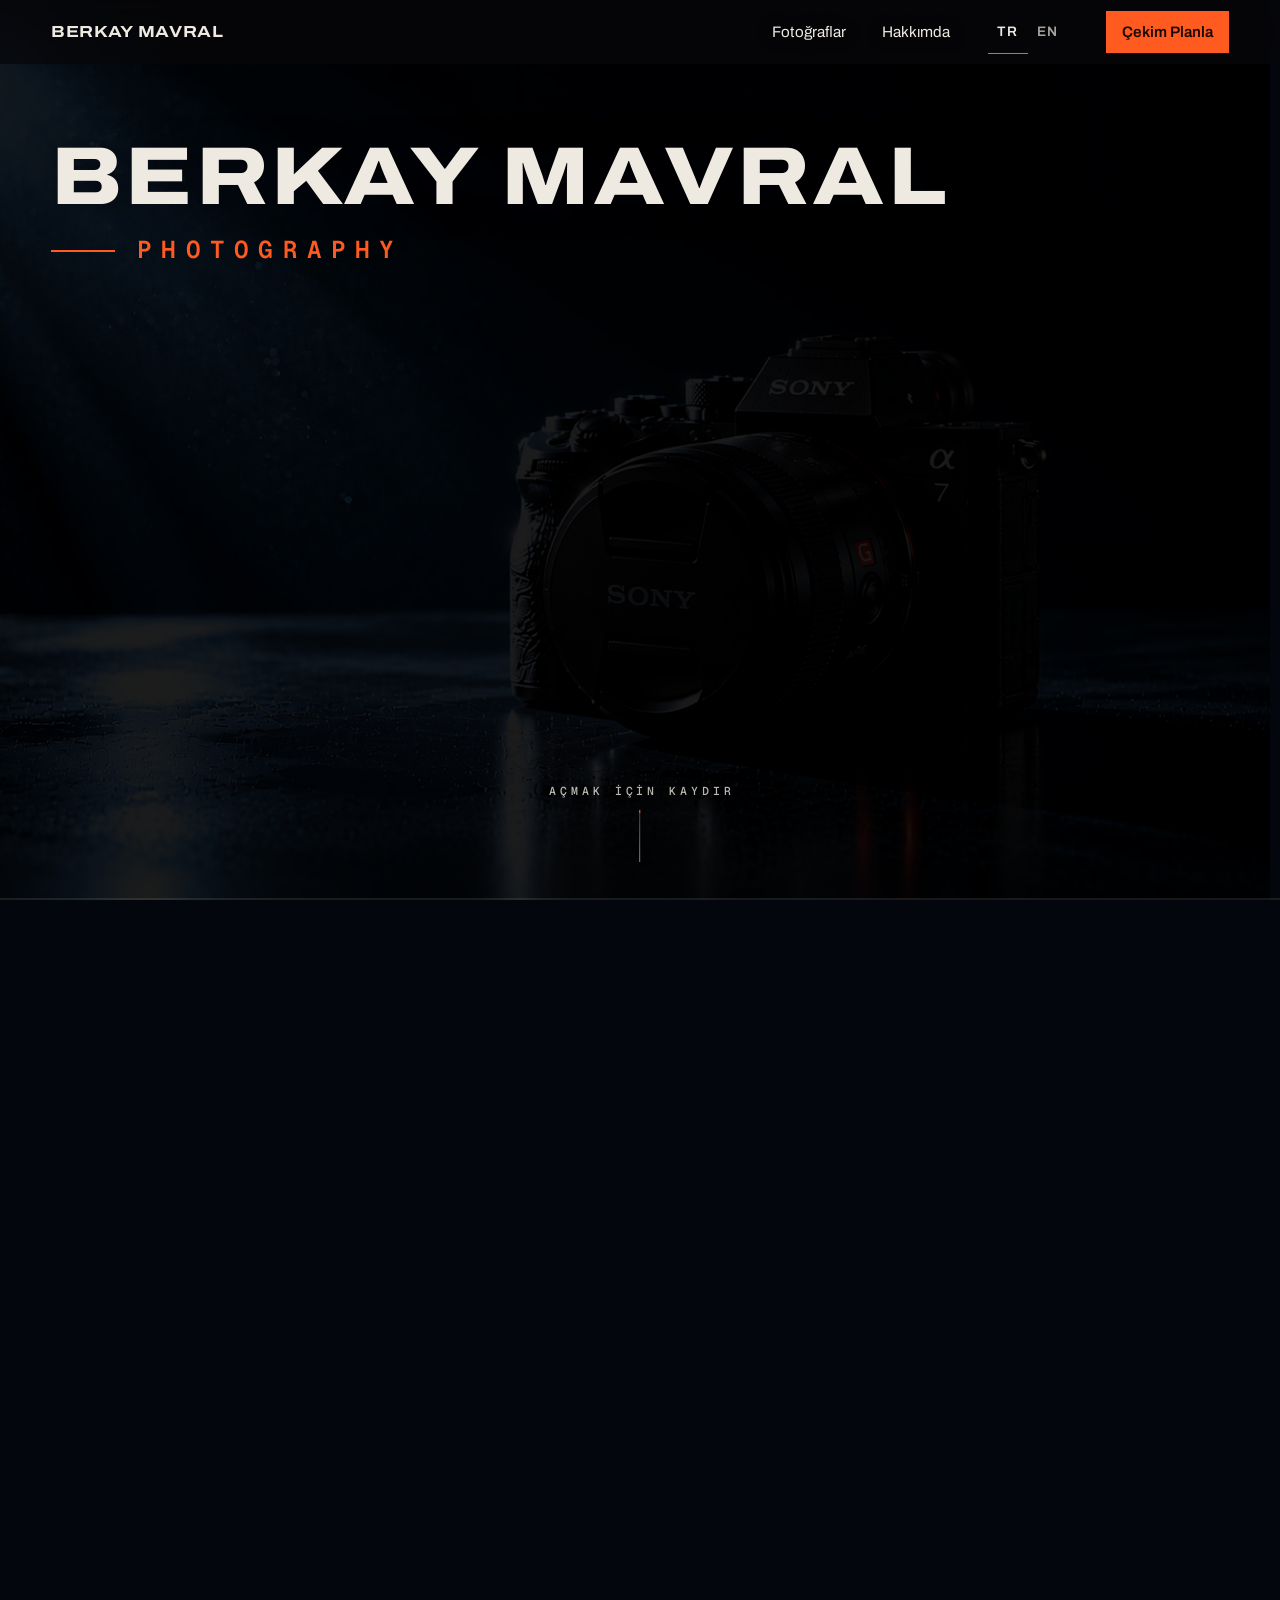
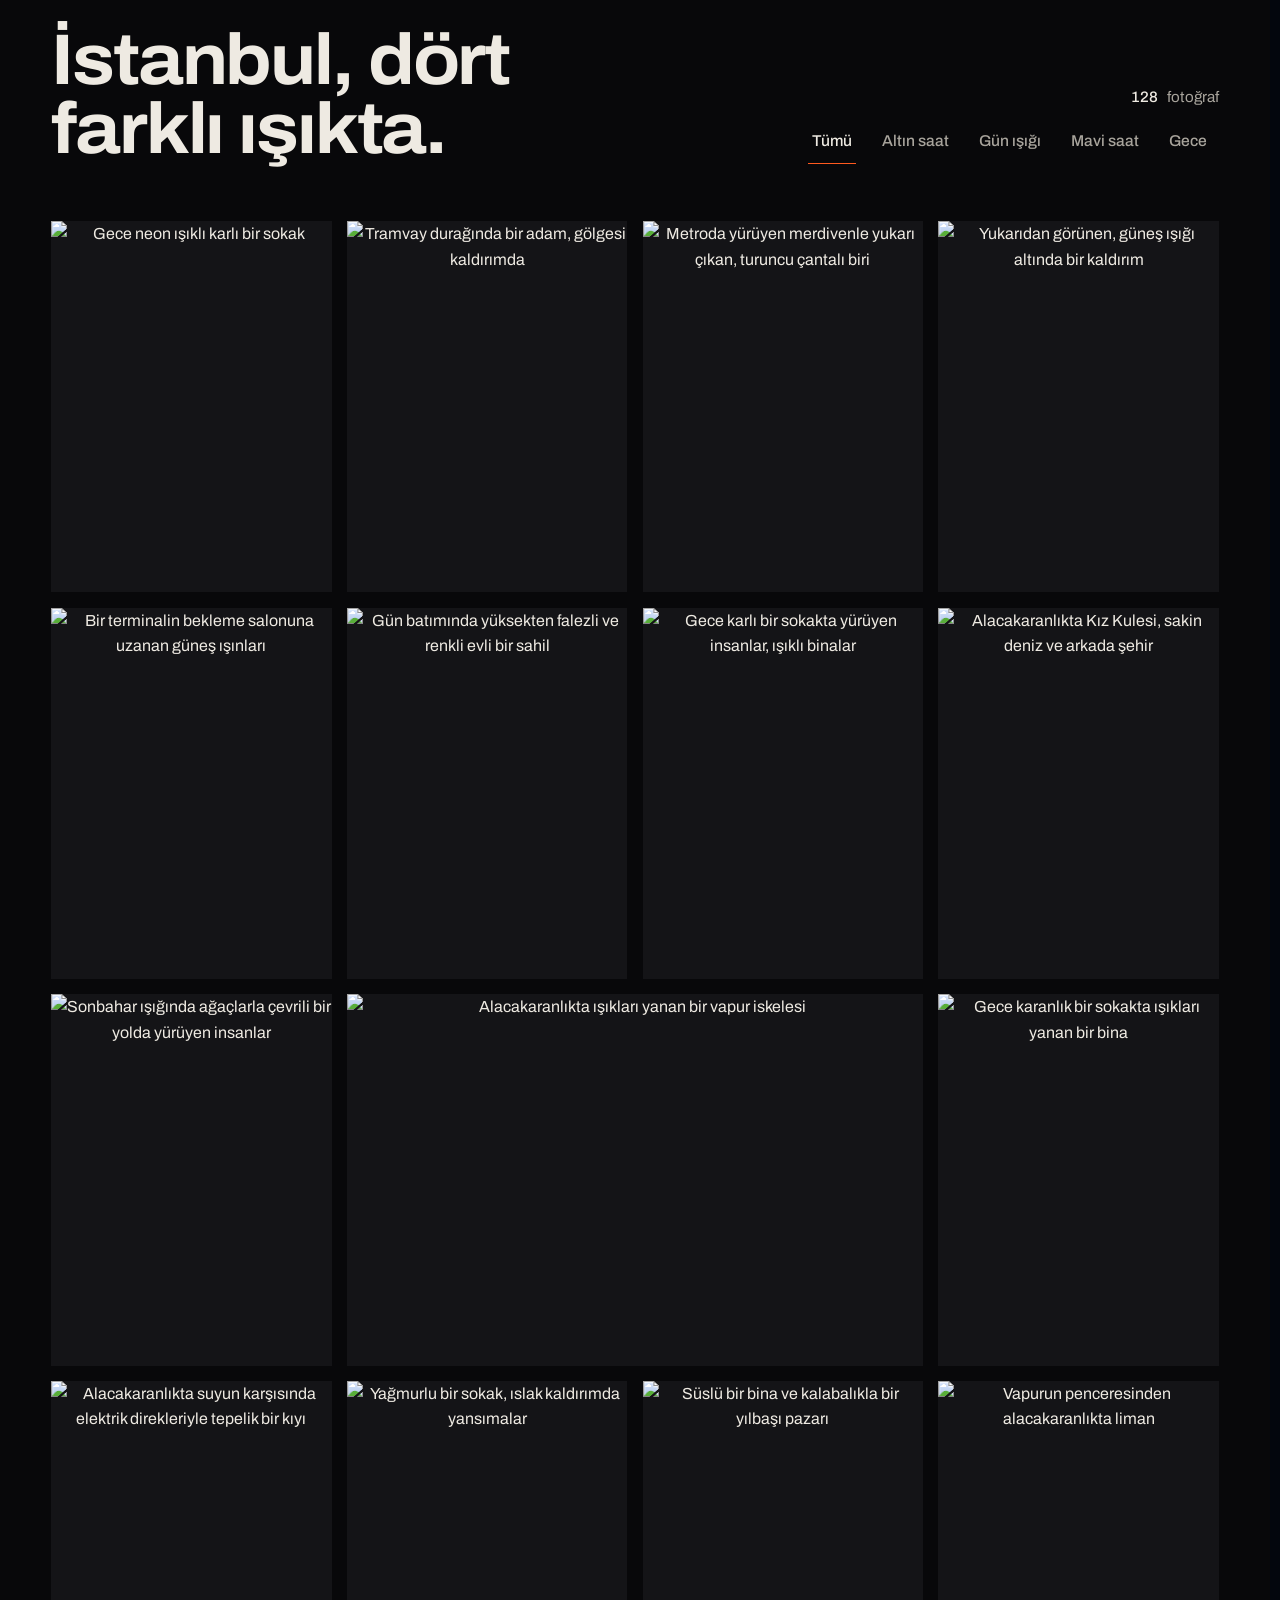
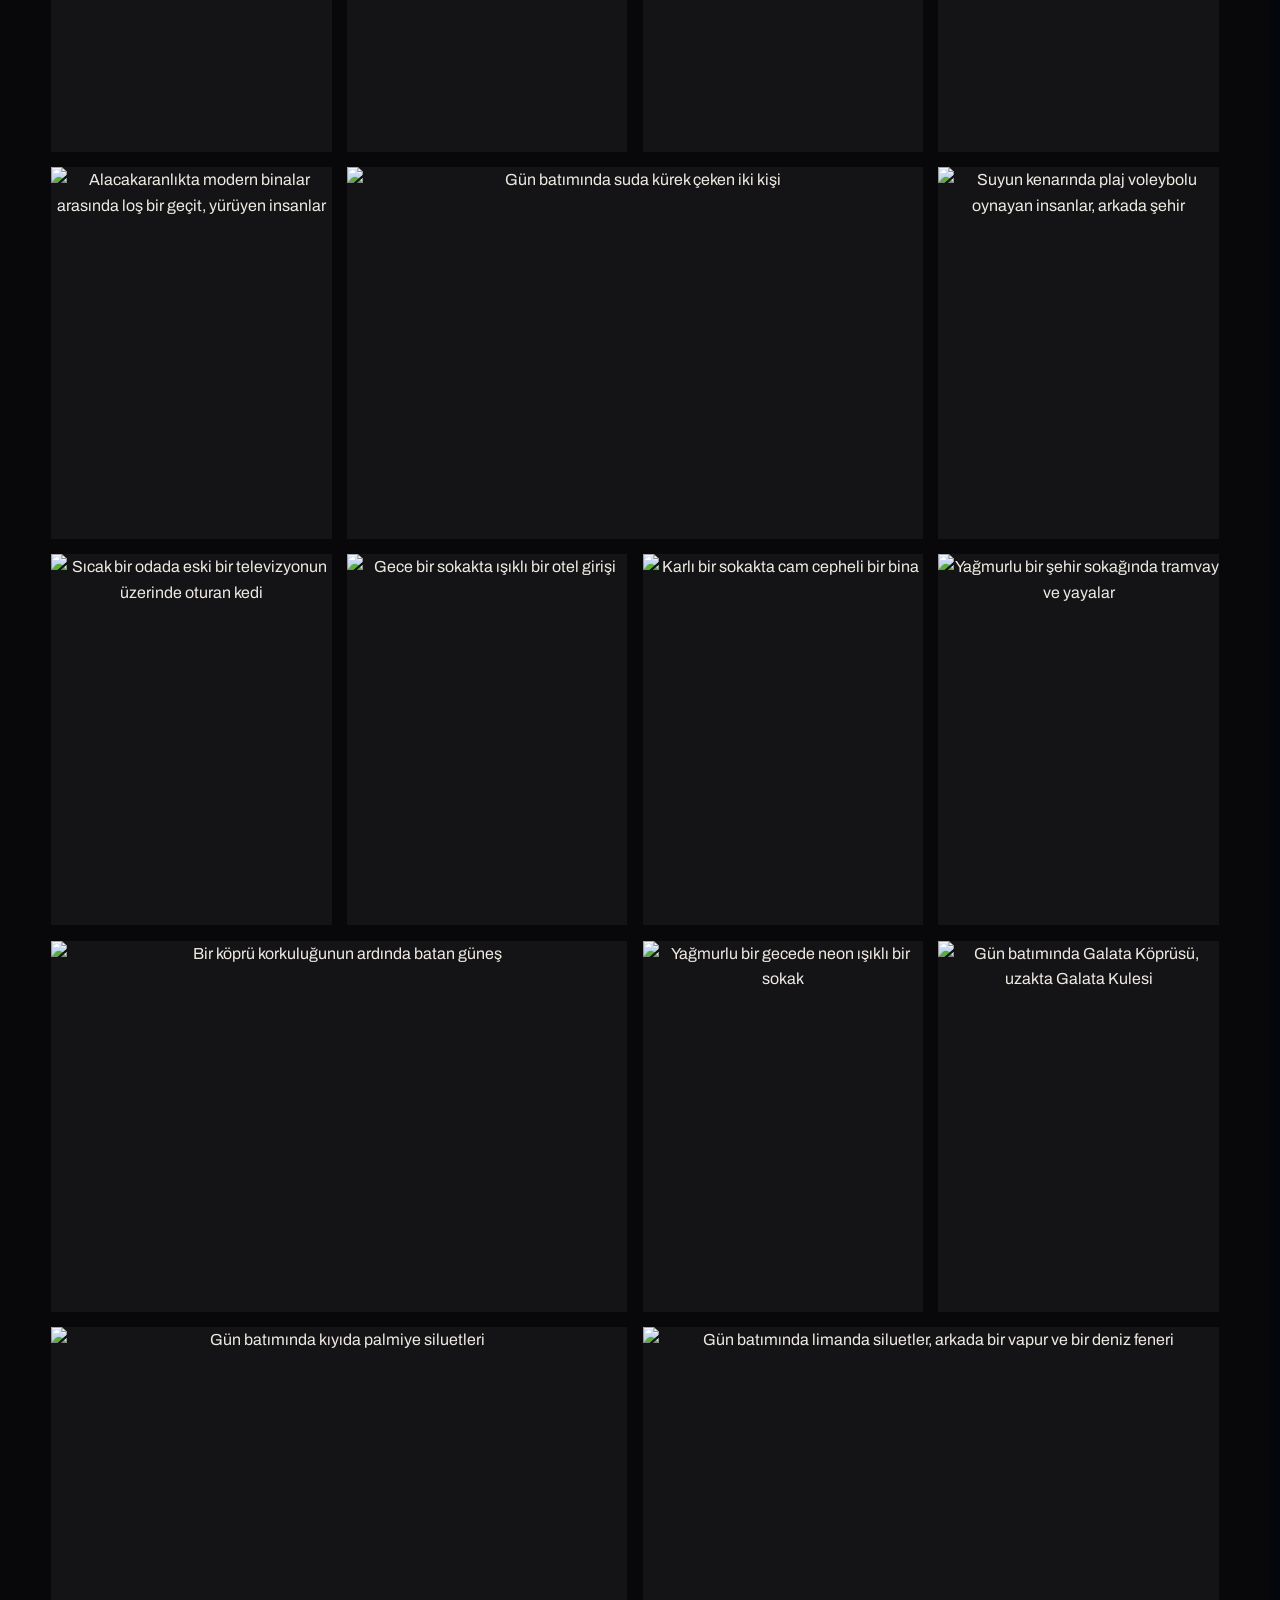
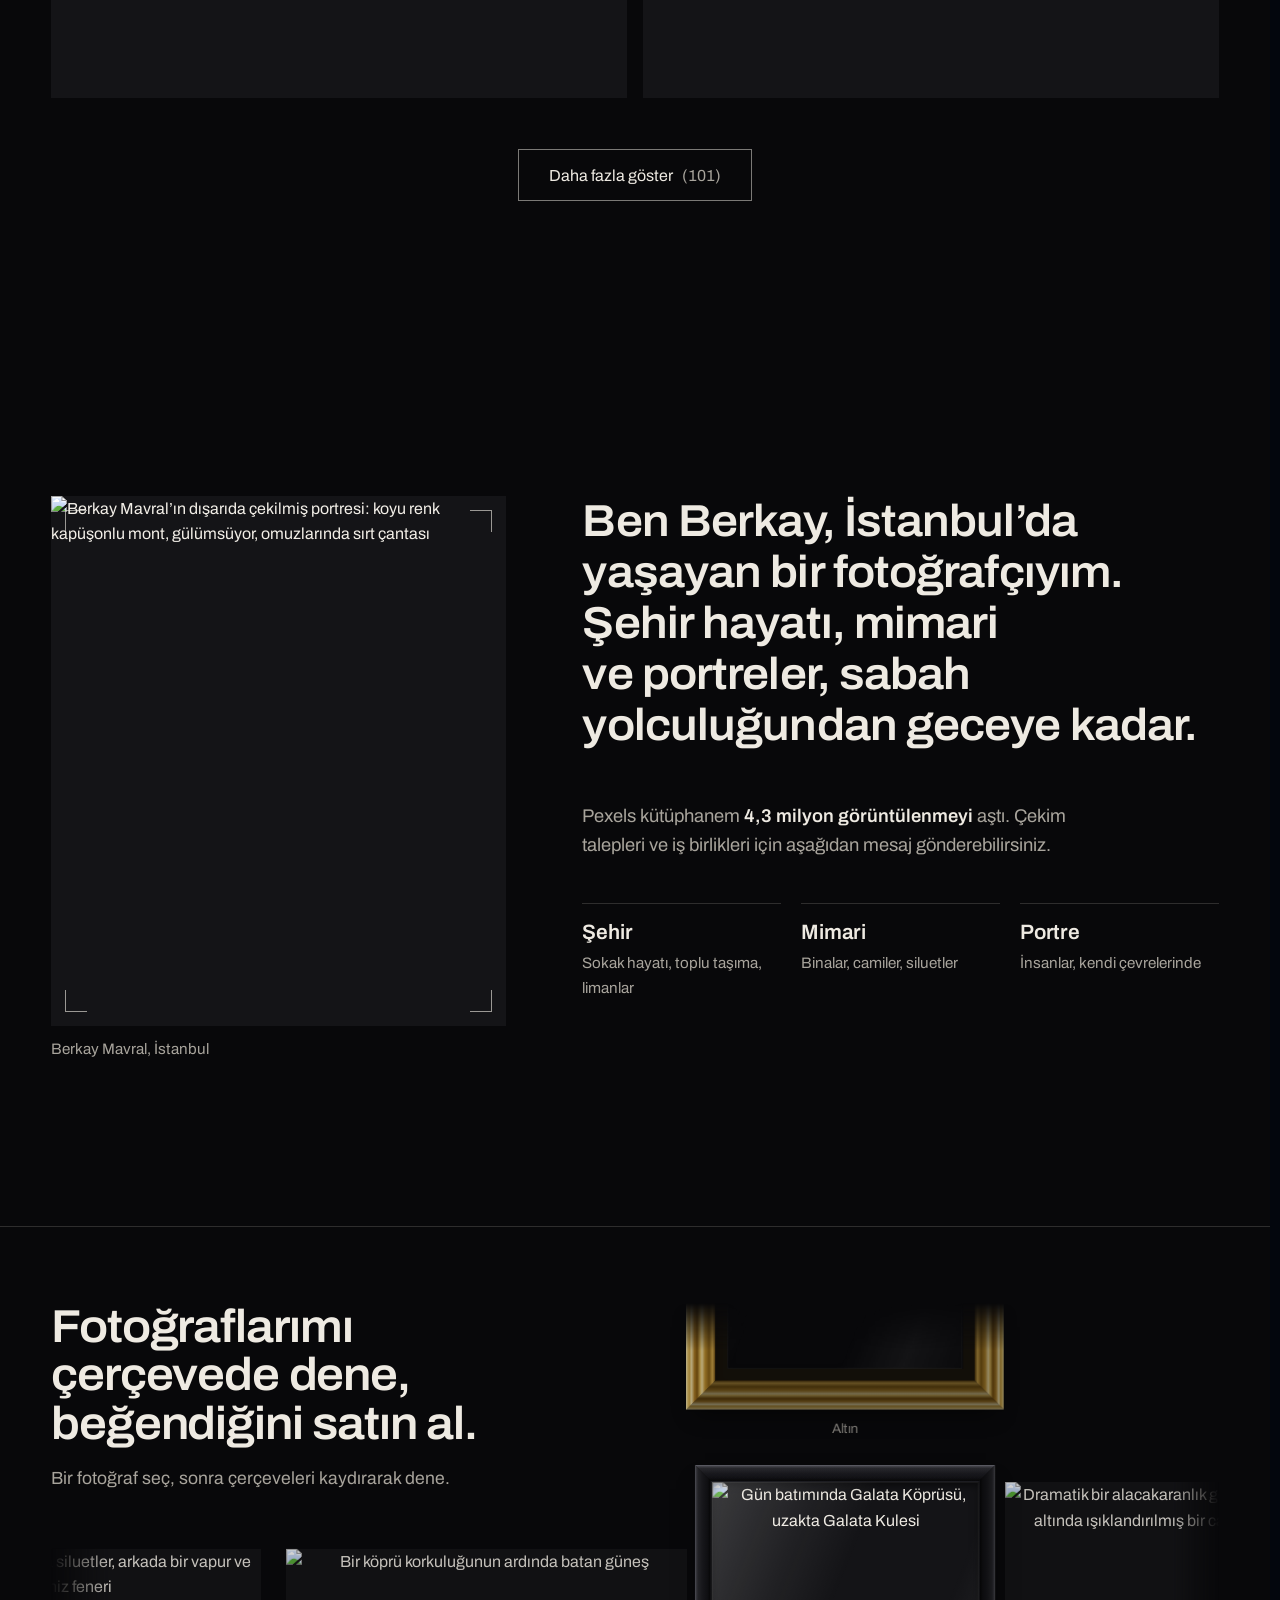
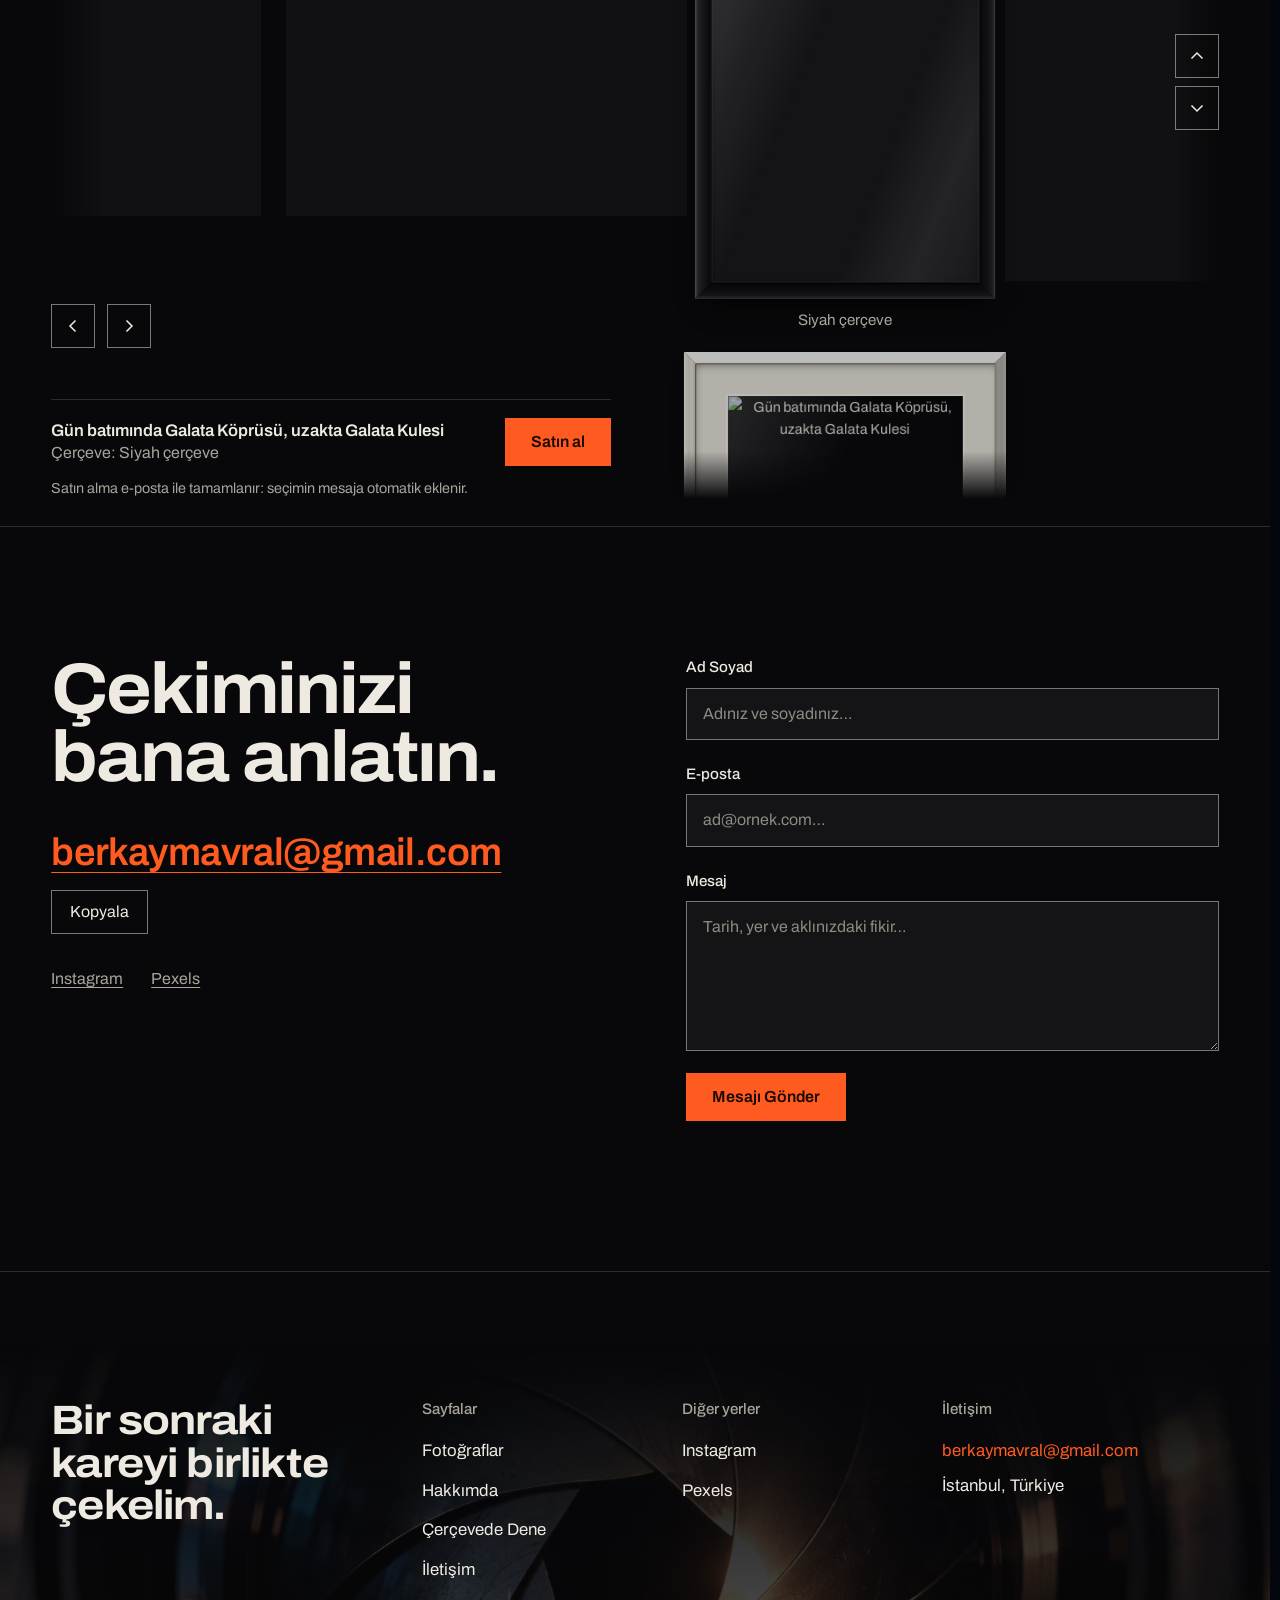
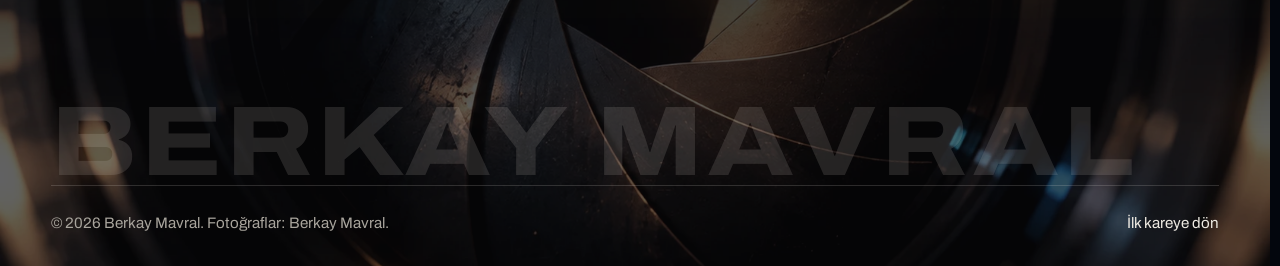
==== commit 0dd584a8: "v1.25" ====
--- a/index.html
+++ b/index.html
@@ -1603,8 +1603,8 @@
     const step = n => go(Math.round(goal) + n);
     /* a frame you click takes the shortest way to the middle */
     const toFrame = i => { const base = Math.round(goal); go(base + mod(i - base + M / 2, M) - M / 2); };
-    frs.forEach((f, k) => $('.fr-b', f).addEventListener('click', () => { if (mob.matches) { setFrame(k); return; } if (!fDrag.moved) toFrame(k); }));
-    chips.forEach((c, k) => c.addEventListener('click', () => setFrame(k)));
+    frs.forEach((f, k) => $('.fr-b', f).addEventListener('click', () => { if (mob.matches) { pos = goal = k; setFrame(k); return; } if (!fDrag.moved) toFrame(k); }));
+    chips.forEach((c, k) => c.addEventListener('click', () => { pos = goal = k; setFrame(k); }));
     up.addEventListener('click', () => step(-1));
     down.addEventListener('click', () => step(1));
     rail.addEventListener('keydown', e => {
@@ -1645,6 +1645,7 @@
     const setCur = i => {
       cur = i;
       lis.forEach((li, k) => li.classList.toggle('is-cur', k === i));
+      capEl.textContent = t('cap.' + cards[i].dataset.ref); /* the caption follows the photo as it reaches the middle, not once the swipe has stopped */
       if (sec.dataset.o !== cards[i].dataset.o) { sec.dataset.o = cards[i].dataset.o; render(); }
     };
     /* jump one whole copy sideways without anyone seeing it */
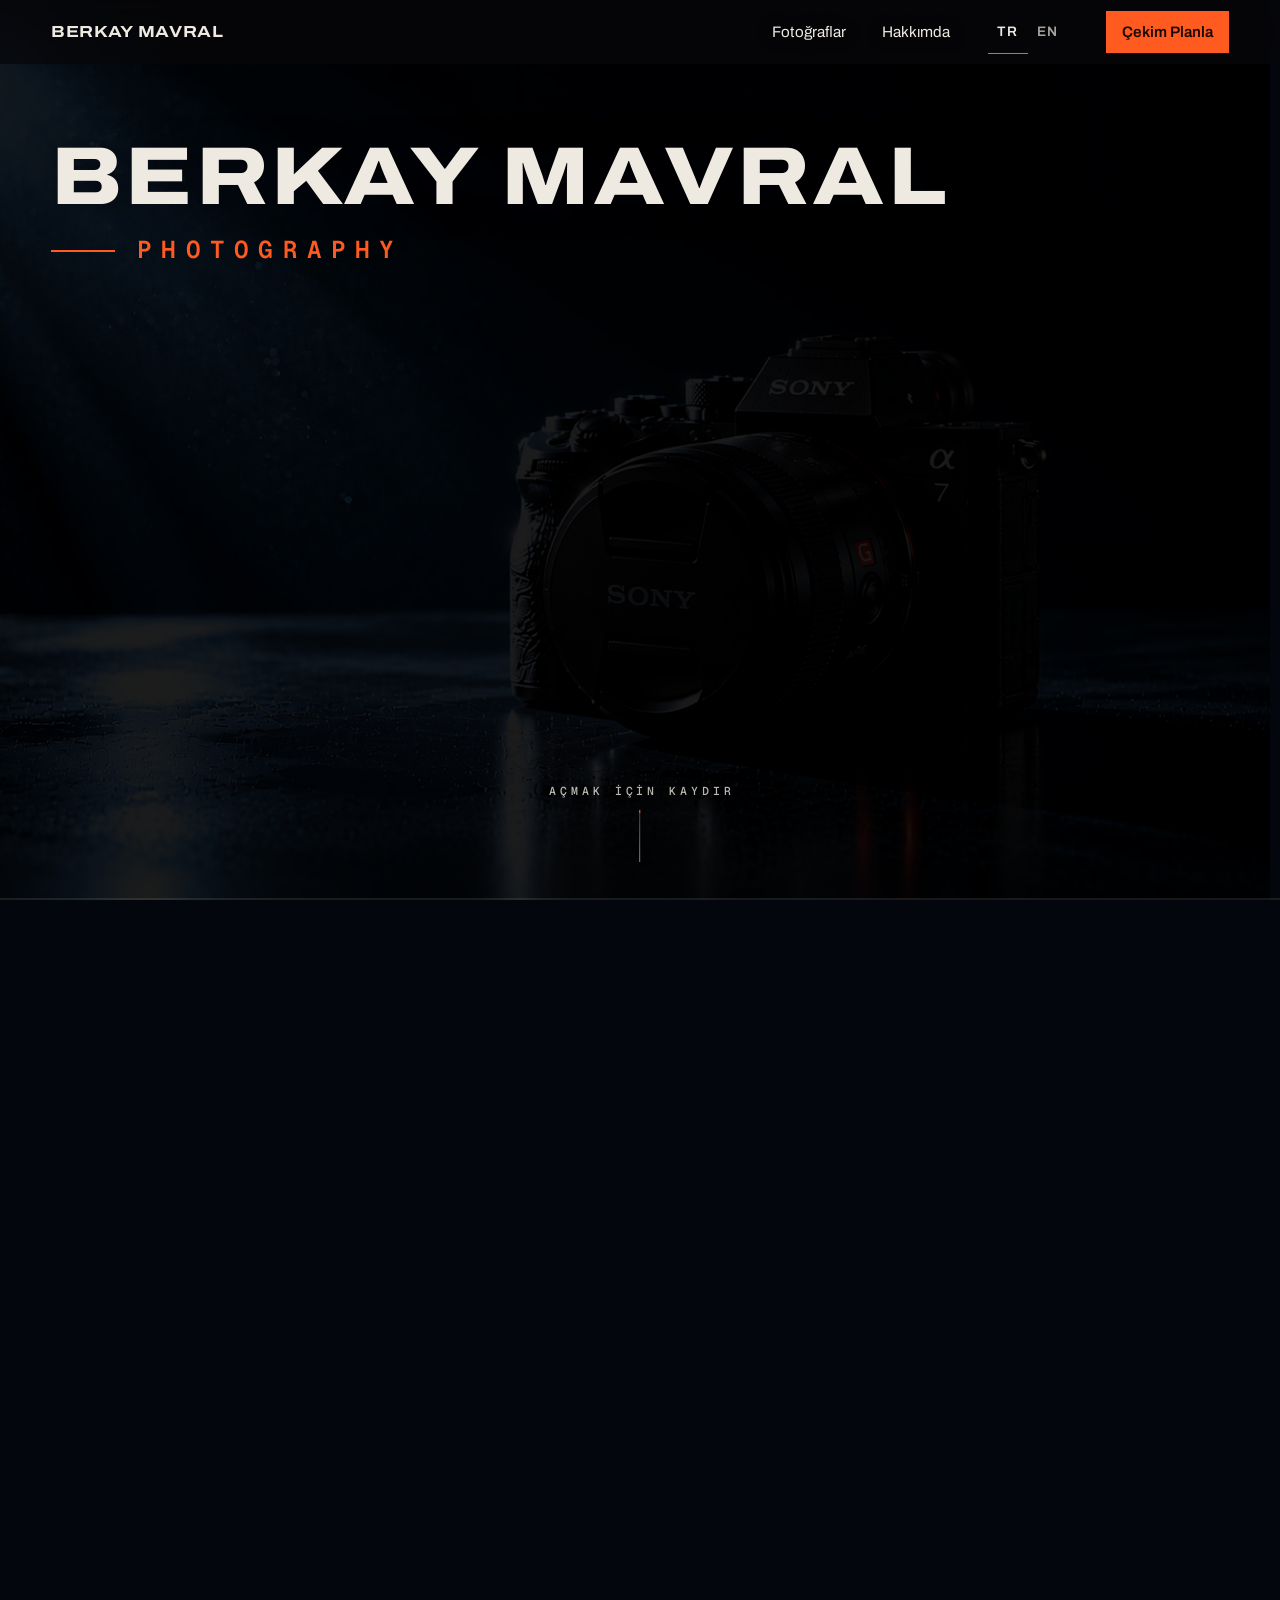
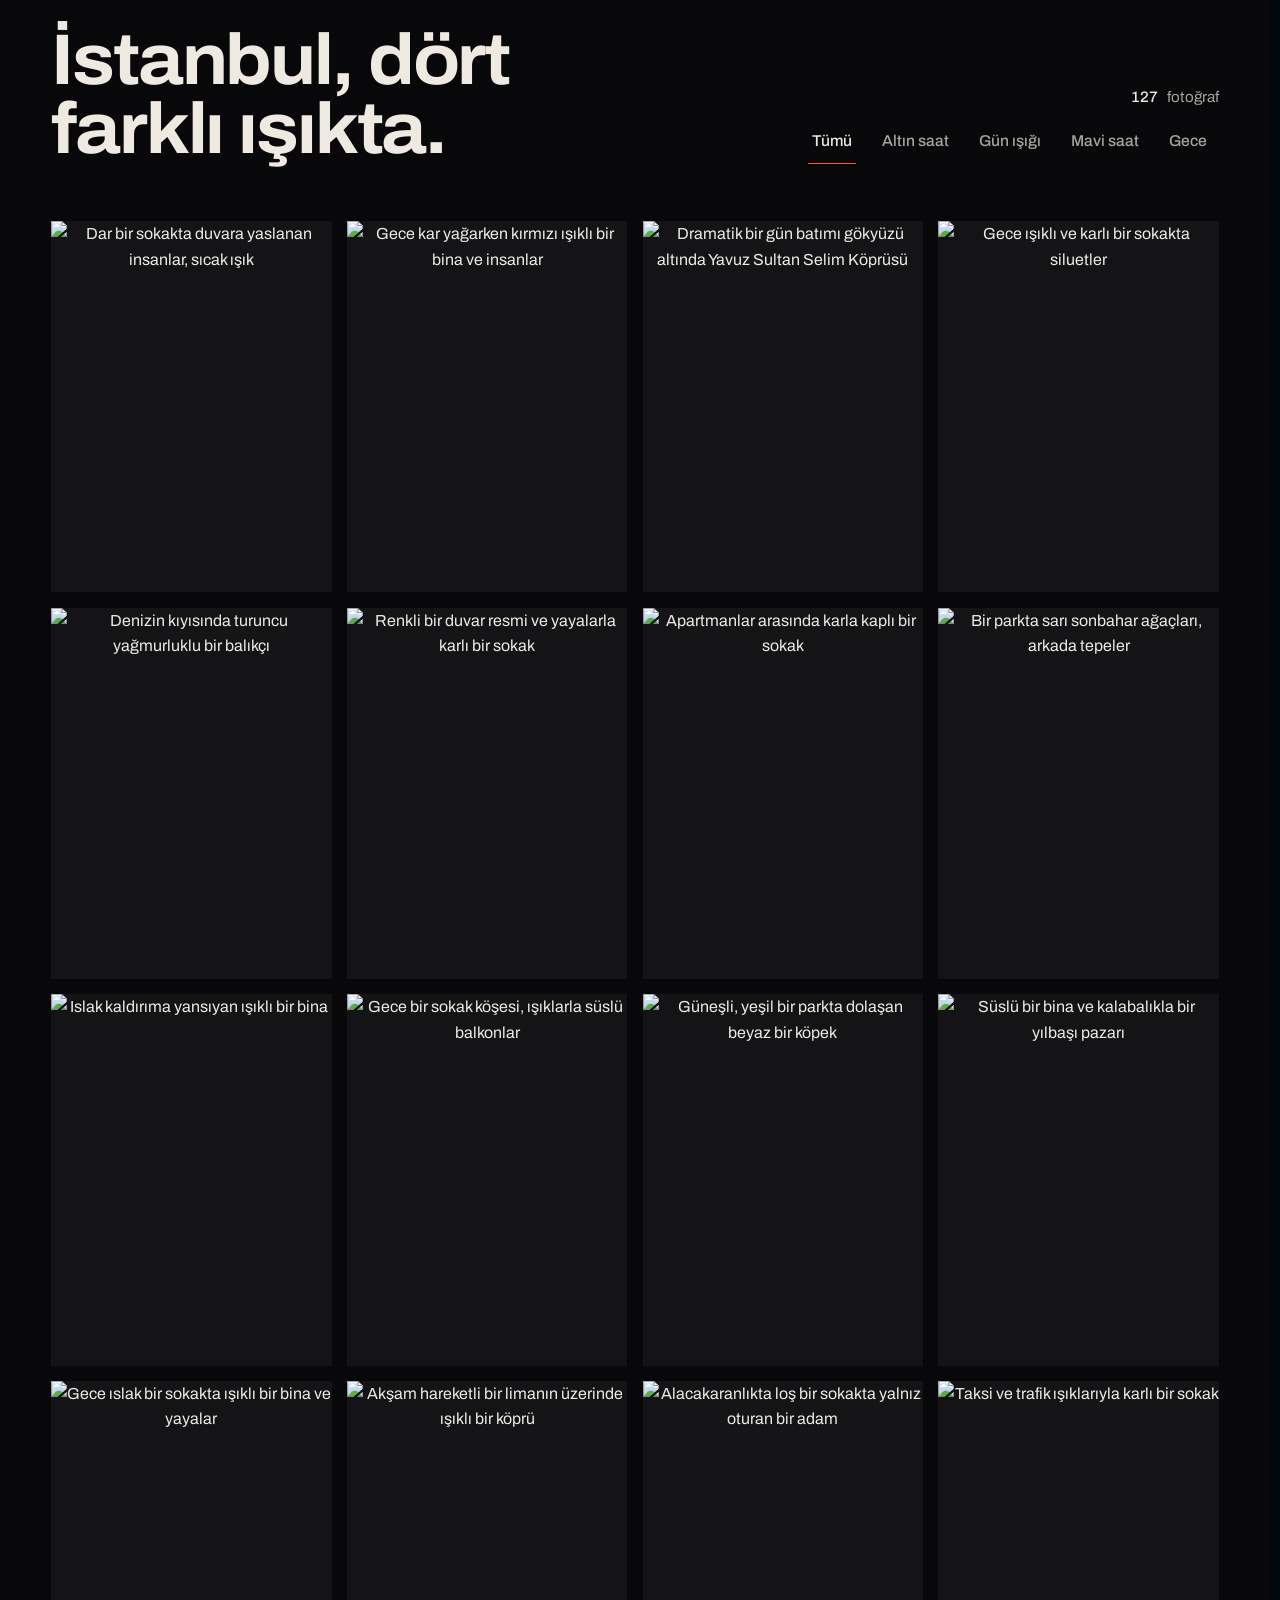
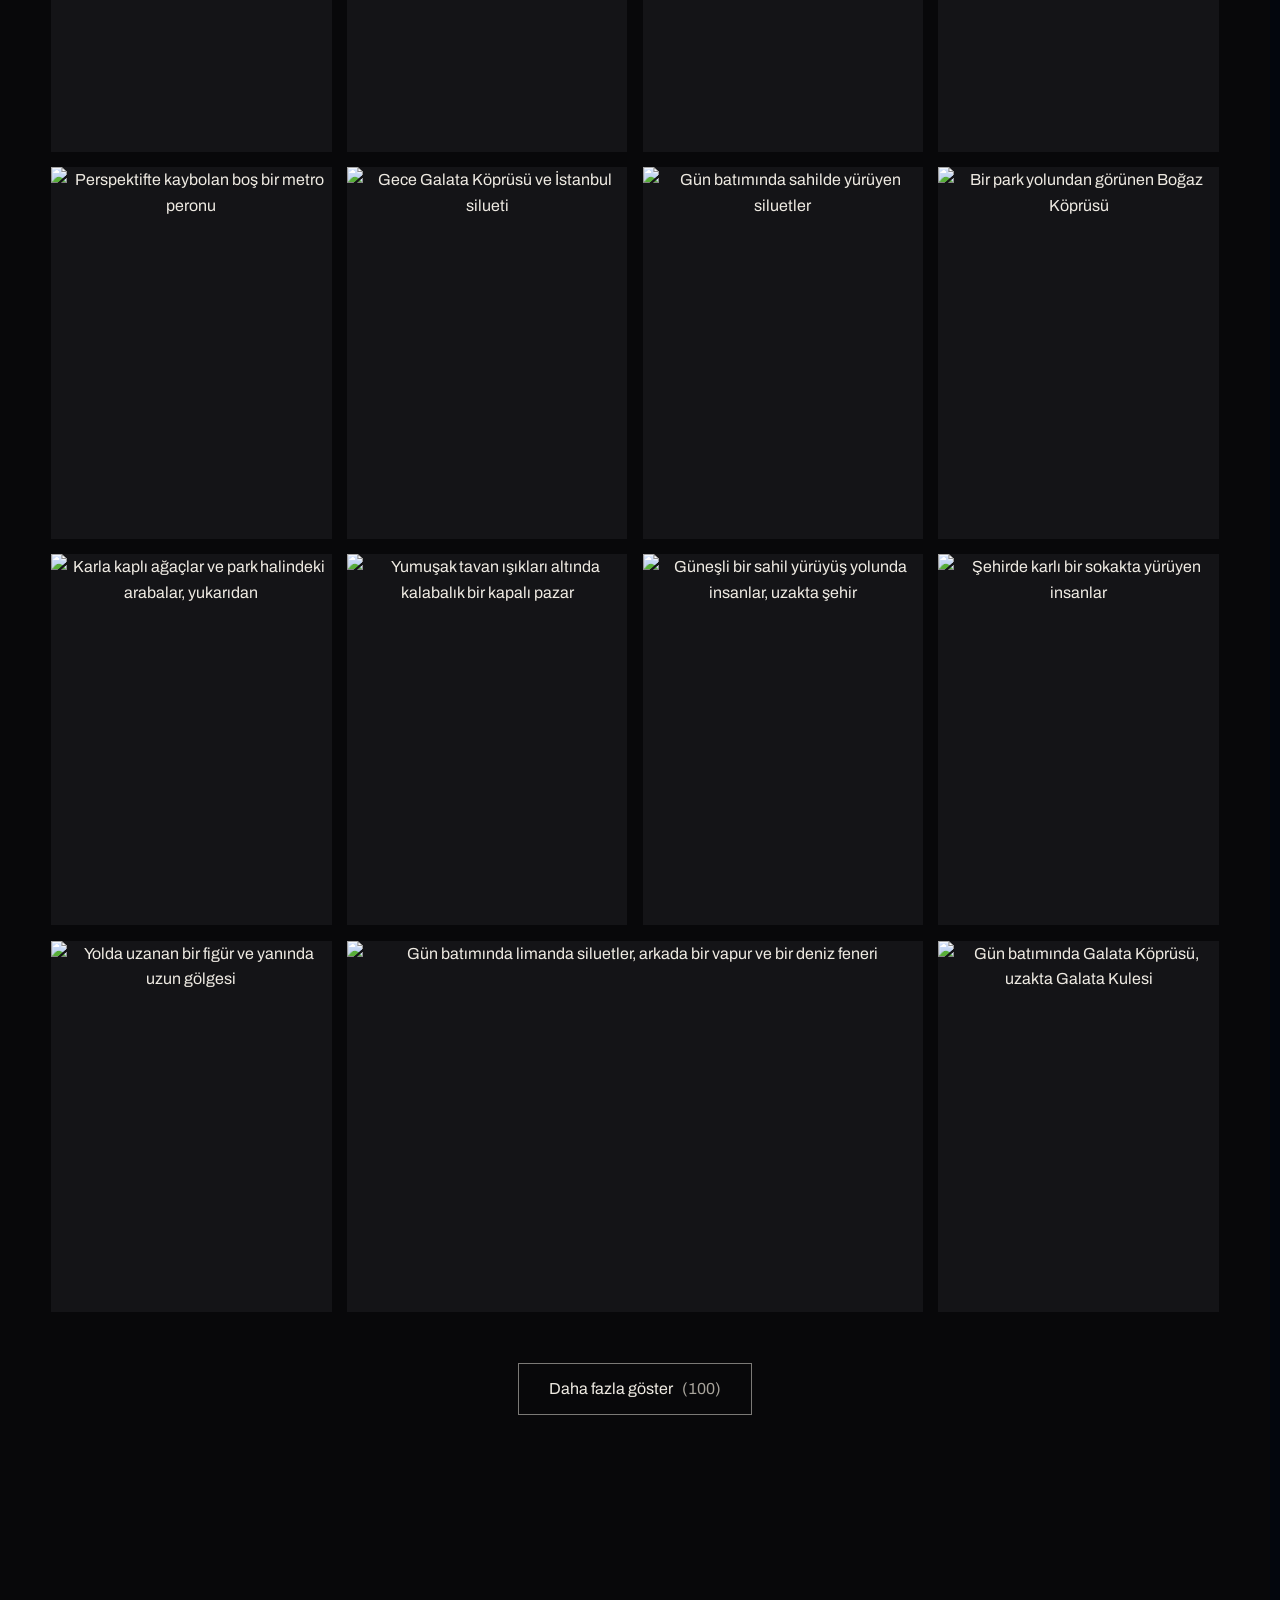
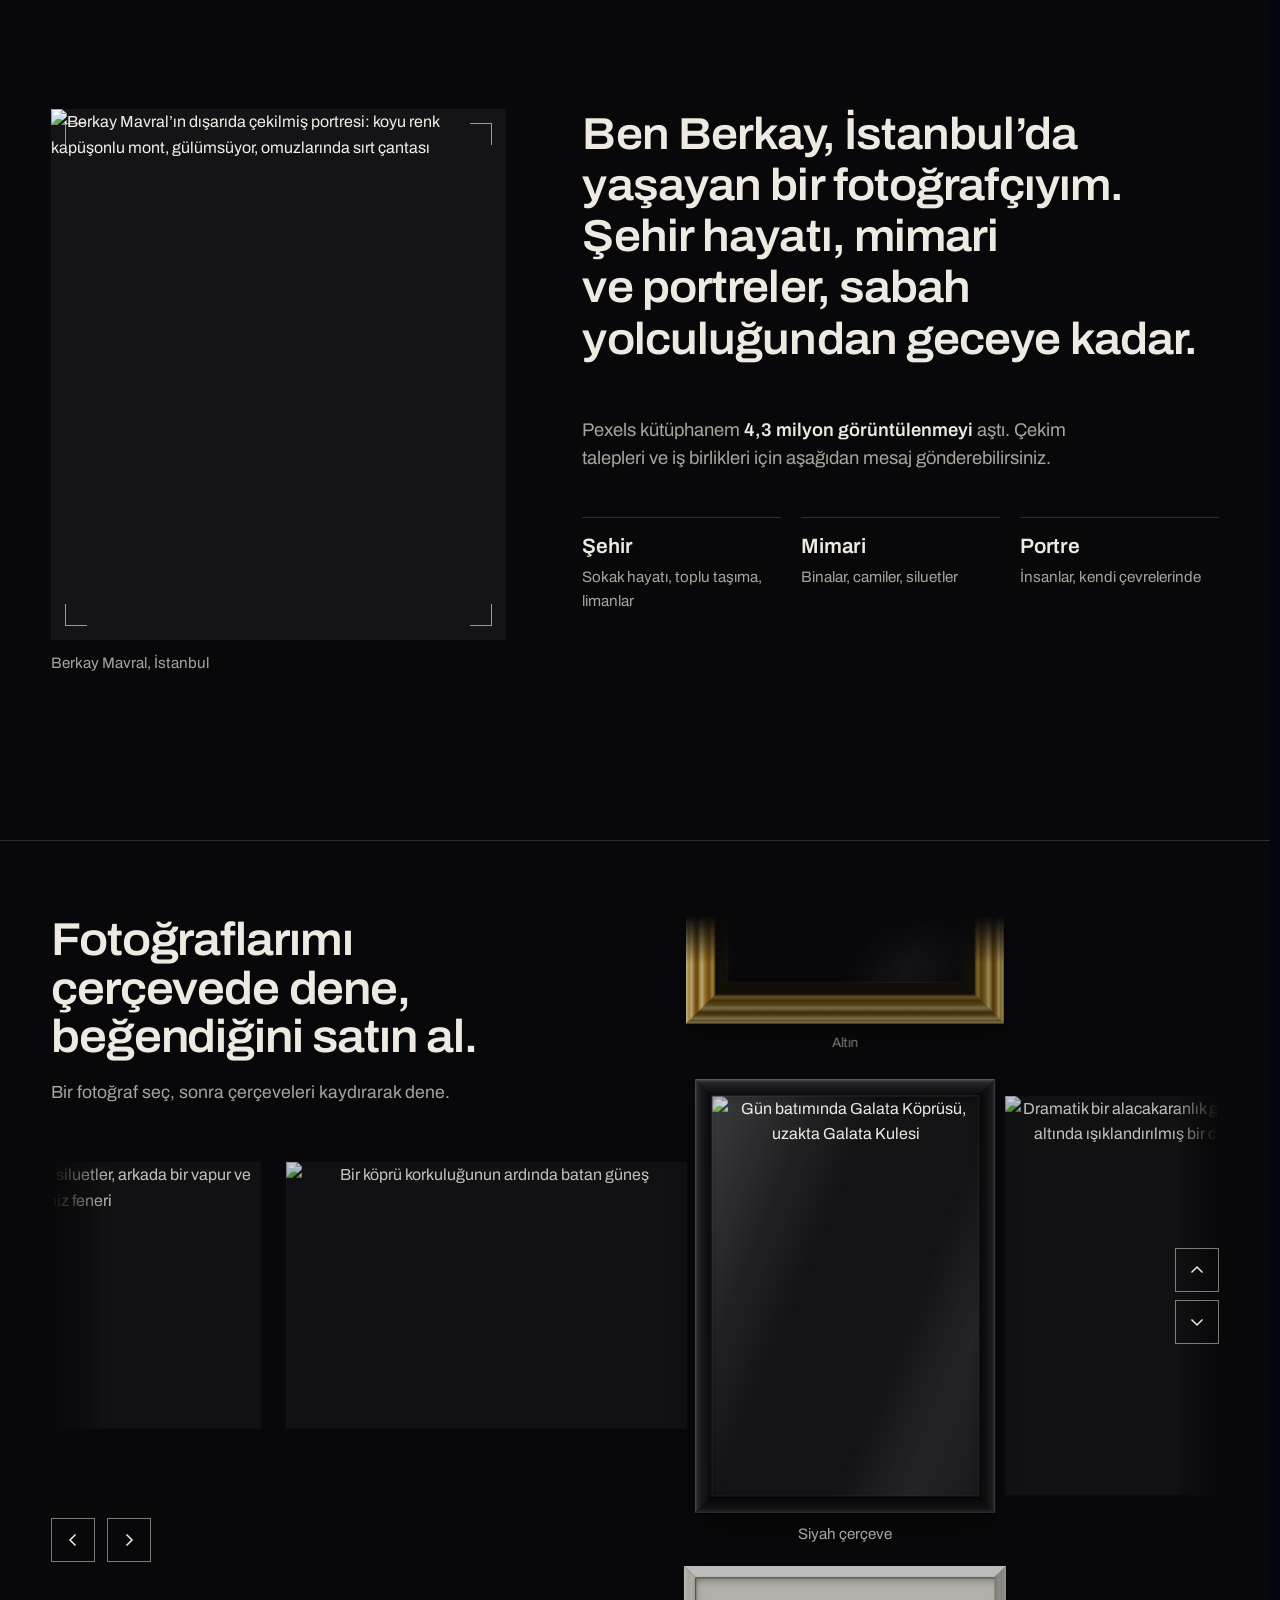
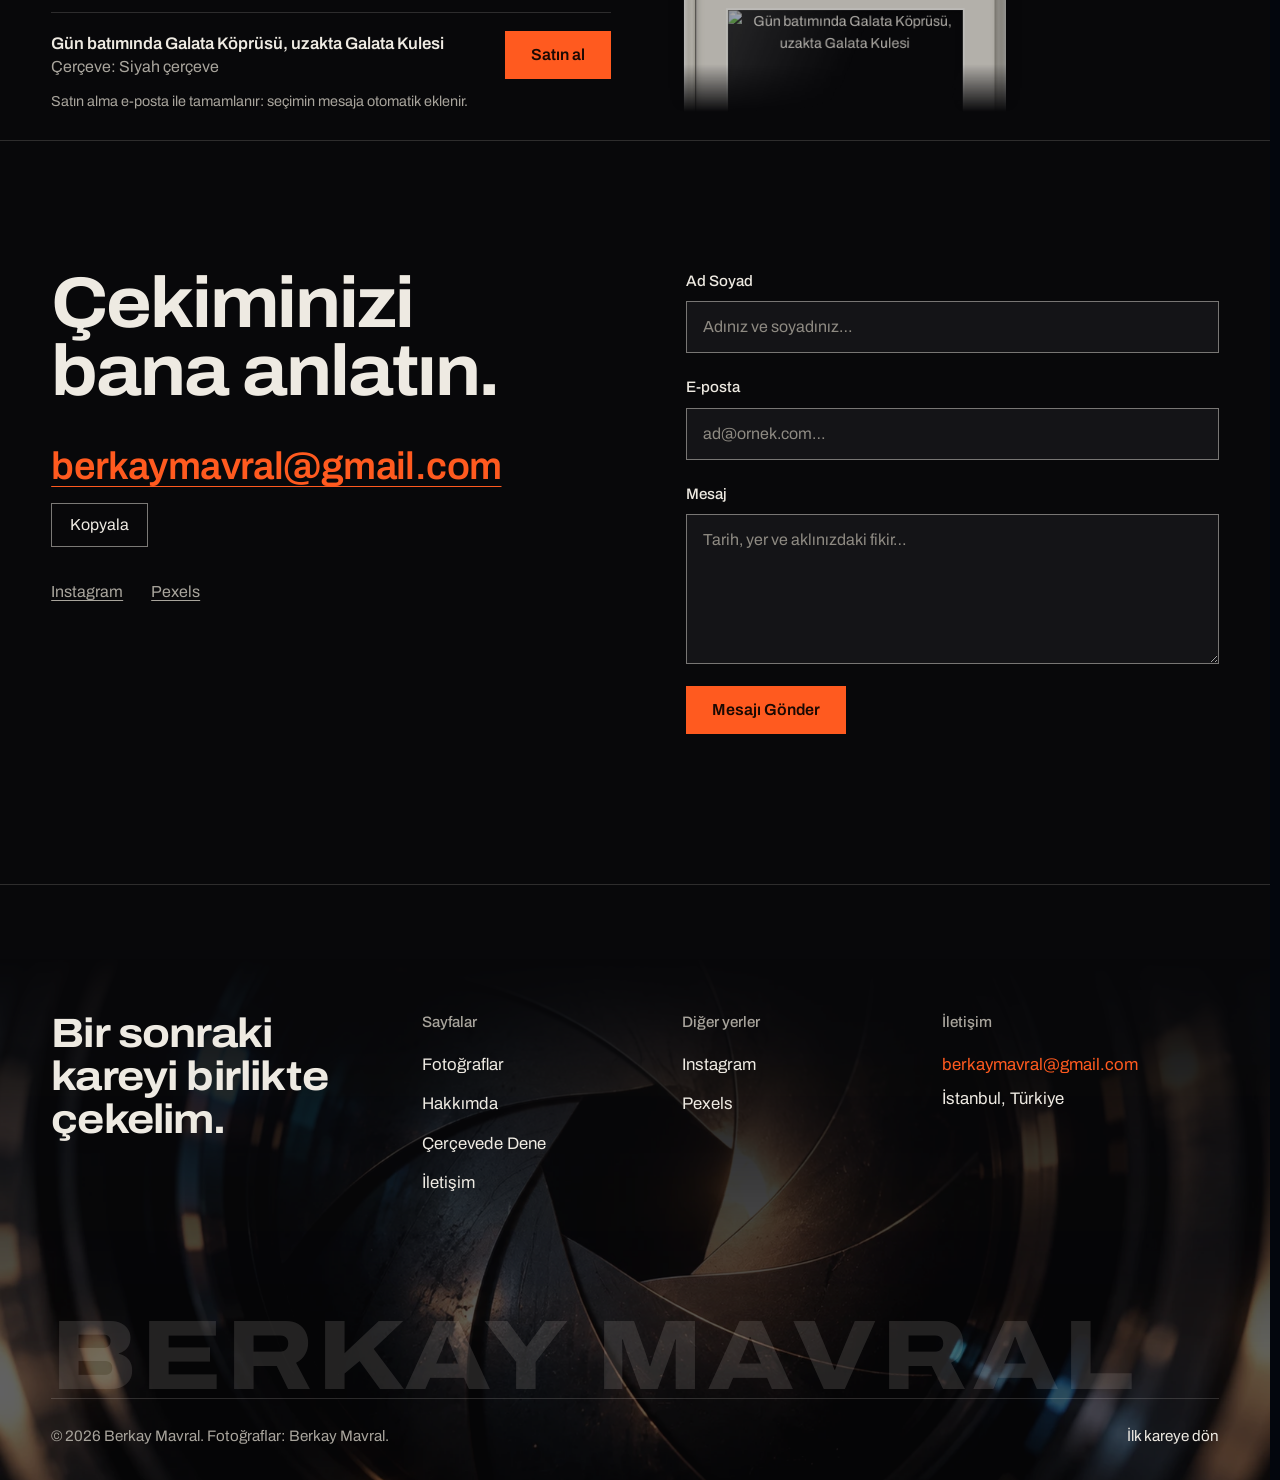
==== commit b8d20f3c: "v1.26" ====
--- a/index.html
+++ b/index.html
@@ -29,12 +29,11 @@
 <meta name="twitter:title" content="Berkay Mavral Photography">
 <meta name="twitter:description" content="İstanbul’dan sokak ve şehir fotoğrafçılığı, sabah yolculuğundan geceye." data-i18n-attr="content:ogdesc">
 <meta name="twitter:image" content="https://www.berkaymavral.com/media/og-logo.png">
-<script type="application/ld+json">{"@context":"https://schema.org","@graph":[{"@type":"WebSite","@id":"https://www.berkaymavral.com/#website","url":"https://www.berkaymavral.com/","name":"Berkay Mavral Photography","alternateName":["Berkay Mavral"],"inLanguage":["tr","en"],"publisher":{"@id":"https://www.berkaymavral.com/#person"}},{"@type":"Person","@id":"https://www.berkaymavral.com/#person","name":"Berkay Mavral","url":"https://www.berkaymavral.com/","image":"https://images.pexels.com/users/avatars/389232961/berkay-mavral-714.jpeg?auto=compress&fit=crop&h=700&w=600","jobTitle":"Fotoğrafçı","description":"İstanbul’da sokak, şehir ve portre fotoğrafçısı Berkay Mavral. Altın saat, mavi saat ve gece kareleri; çekim ve baskı için iletişime geçin.","email":"berkaymavral@gmail.com","sameAs":["https://www.instagram.com/berkaymavral/","https://www.pexels.com/@Berkay-Mavral-389232961"],"homeLocation":{"@type":"City","name":"İstanbul","containedInPlace":{"@type":"Country","name":"Türkiye"}},"nationality":{"@type":"Country","name":"Türkiye"},"knowsLanguage":["tr","en"],"knowsAbout":["Sokak fotoğrafçılığı","Şehir fotoğrafçılığı","Portre fotoğrafçılığı","Mimari fotoğrafçılık","Gün batımı fotoğrafçılığı","Gece fotoğrafçılığı"],"worksFor":{"@id":"https://www.berkaymavral.com/#business"}},{"@type":"ProfessionalService","@id":"https://www.berkaymavral.com/#business","name":"Berkay Mavral Photography","url":"https://www.berkaymavral.com/","image":"https://www.berkaymavral.com/media/og-logo.png","logo":"https://www.berkaymavral.com/media/og-logo.png","description":"İstanbul’da sokak, şehir ve portre fotoğrafçısı Berkay Mavral. Altın saat, mavi saat ve gece kareleri; çekim ve baskı için iletişime geçin.","founder":{"@id":"https://www.berkaymavral.com/#person"},"email":"berkaymavral@gmail.com","sameAs":["https://www.instagram.com/berkaymavral/","https://www.pexels.com/@Berkay-Mavral-389232961"],"areaServed":{"@type":"City","name":"İstanbul","containedInPlace":{"@type":"Country","name":"Türkiye"}},"address":{"@type":"PostalAddress","addressLocality":"İstanbul","addressCountry":"TR"},"serviceType":["Sokak fotoğrafçılığı","Şehir fotoğrafçılığı","Portre fotoğrafçılığı","Mimari fotoğrafçılık","Çerçeveli fotoğraf baskısı"]},{"@type":"WebPage","@id":"https://www.berkaymavral.com/#webpage","url":"https://www.berkaymavral.com/","name":"İstanbul Fotoğrafçısı Berkay Mavral | Sokak & Şehir","description":"İstanbul’da sokak, şehir ve portre fotoğrafçısı Berkay Mavral. Altın saat, mavi saat ve gece kareleri; çekim ve baskı için iletişime geçin.","inLanguage":"tr","isPartOf":{"@id":"https://www.berkaymavral.com/#website"},"about":{"@id":"https://www.berkaymavral.com/#person"},"primaryImageOfPage":{"@type":"ImageObject","url":"https://www.berkaymavral.com/media/og-logo.png"}},{"@type":"ImageGallery","@id":"https://www.berkaymavral.com/#gallery","name":"İstanbul, dört farklı ışıkta.","url":"https://www.berkaymavral.com/#work","inLanguage":"tr","isPartOf":{"@id":"https://www.berkaymavral.com/#webpage"},"author":{"@id":"https://www.berkaymavral.com/#person"},"hasPart":[{"@type":"ImageObject","contentUrl":"https://images.pexels.com/photos/15518197/pexels-photo-15518197.jpeg?auto=compress&cs=tinysrgb&w=1600","thumbnailUrl":"https://images.pexels.com/photos/15518197/pexels-photo-15518197.jpeg?auto=compress&cs=tinysrgb&w=400","name":"Gün batımında limanda siluetler, arkada bir vapur ve bir deniz feneri","caption":"Gün batımında limanda siluetler, arkada bir vapur ve bir deniz feneri","creator":{"@id":"https://www.berkaymavral.com/#person"},"creditText":"Berkay Mavral","copyrightNotice":"© Berkay Mavral","acquireLicensePage":"https://www.berkaymavral.com/#contact"},{"@type":"ImageObject","contentUrl":"https://images.pexels.com/photos/15297914/pexels-photo-15297914.jpeg?auto=compress&cs=tinysrgb&w=1600","thumbnailUrl":"https://images.pexels.com/photos/15297914/pexels-photo-15297914.jpeg?auto=compress&cs=tinysrgb&w=400","name":"Bir köprü korkuluğunun ardında batan güneş","caption":"Bir köprü korkuluğunun ardında batan güneş","creator":{"@id":"https://www.berkaymavral.com/#person"},"creditText":"Berkay Mavral","copyrightNotice":"© Berkay Mavral","acquireLicensePage":"https://www.berkaymavral.com/#contact"},{"@type":"ImageObject","contentUrl":"https://images.pexels.com/photos/15297911/pexels-photo-15297911.jpeg?auto=compress&cs=tinysrgb&w=1600","thumbnailUrl":"https://images.pexels.com/photos/15297911/pexels-photo-15297911.jpeg?auto=compress&cs=tinysrgb&w=400","name":"Gün batımında Galata Köprüsü, uzakta Galata Kulesi","caption":"Gün batımında Galata Köprüsü, uzakta Galata Kulesi","creator":{"@id":"https://www.berkaymavral.com/#person"},"creditText":"Berkay Mavral","copyrightNotice":"© Berkay Mavral","acquireLicensePage":"https://www.berkaymavral.com/#contact"},{"@type":"ImageObject","contentUrl":"https://images.pexels.com/photos/15069348/pexels-photo-15069348.jpeg?auto=compress&cs=tinysrgb&w=1600","thumbnailUrl":"https://images.pexels.com/photos/15069348/pexels-photo-15069348.jpeg?auto=compress&cs=tinysrgb&w=400","name":"Dramatik bir alacakaranlık gökyüzü altında ışıklandırılmış bir cami","caption":"Dramatik bir alacakaranlık gökyüzü altında ışıklandırılmış bir cami","creator":{"@id":"https://www.berkaymavral.com/#person"},"creditText":"Berkay Mavral","copyrightNotice":"© Berkay Mavral","acquireLicensePage":"https://www.berkaymavral.com/#contact"},{"@type":"ImageObject","contentUrl":"https://images.pexels.com/photos/15207900/pexels-photo-15207900.jpeg?auto=compress&cs=tinysrgb&w=1600","thumbnailUrl":"https://images.pexels.com/photos/15207900/pexels-photo-15207900.jpeg?auto=compress&cs=tinysrgb&w=400","name":"Boğaz kıyısında Ortaköy Camii","caption":"Boğaz kıyısında Ortaköy Camii","creator":{"@id":"https://www.berkaymavral.com/#person"},"creditText":"Berkay Mavral","copyrightNotice":"© Berkay Mavral","acquireLicensePage":"https://www.berkaymavral.com/#contact"},{"@type":"ImageObject","contentUrl":"https://images.pexels.com/photos/15297912/pexels-photo-15297912.jpeg?auto=compress&cs=tinysrgb&w=1600","thumbnailUrl":"https://images.pexels.com/photos/15297912/pexels-photo-15297912.jpeg?auto=compress&cs=tinysrgb&w=400","name":"Şehir kaldırımında akşam vakti, gün batımına karşı minareler","caption":"Şehir kaldırımında akşam vakti, gün batımına karşı minareler","creator":{"@id":"https://www.berkaymavral.com/#person"},"creditText":"Berkay Mavral","copyrightNotice":"© Berkay Mavral","acquireLicensePage":"https://www.berkaymavral.com/#contact"},{"@type":"ImageObject","contentUrl":"https://images.pexels.com/photos/15069347/pexels-photo-15069347.jpeg?auto=compress&cs=tinysrgb&w=1600","thumbnailUrl":"https://images.pexels.com/photos/15069347/pexels-photo-15069347.jpeg?auto=compress&cs=tinysrgb&w=400","name":"Bir vapur yanaşırken limanda siluetler","caption":"Bir vapur yanaşırken limanda siluetler","creator":{"@id":"https://www.berkaymavral.com/#person"},"creditText":"Berkay Mavral","copyrightNotice":"© Berkay Mavral","acquireLicensePage":"https://www.berkaymavral.com/#contact"},{"@type":"ImageObject","contentUrl":"https://images.pexels.com/photos/18349761/pexels-photo-18349761.jpeg?auto=compress&cs=tinysrgb&w=1600","thumbnailUrl":"https://images.pexels.com/photos/18349761/pexels-photo-18349761.jpeg?auto=compress&cs=tinysrgb&w=400","name":"Gün batımında kıyıda palmiye siluetleri","caption":"Gün batımında kıyıda palmiye siluetleri","creator":{"@id":"https://www.berkaymavral.com/#person"},"creditText":"Berkay Mavral","copyrightNotice":"© Berkay Mavral","acquireLicensePage":"https://www.berkaymavral.com/#contact"},{"@type":"ImageObject","contentUrl":"https://images.pexels.com/photos/15194859/pexels-photo-15194859.jpeg?auto=compress&cs=tinysrgb&w=1600","thumbnailUrl":"https://images.pexels.com/photos/15194859/pexels-photo-15194859.jpeg?auto=compress&cs=tinysrgb&w=400","name":"Açık denizde, berrak bir gökyüzü altında yolcu vapuru","caption":"Açık denizde, berrak bir gökyüzü altında yolcu vapuru","creator":{"@id":"https://www.berkaymavral.com/#person"},"creditText":"Berkay Mavral","copyrightNotice":"© Berkay Mavral","acquireLicensePage":"https://www.berkaymavral.com/#contact"},{"@type":"ImageObject","contentUrl":"https://images.pexels.com/photos/15069349/pexels-photo-15069349.jpeg?auto=compress&cs=tinysrgb&w=1600","thumbnailUrl":"https://images.pexels.com/photos/15069349/pexels-photo-15069349.jpeg?auto=compress&cs=tinysrgb&w=400","name":"Tramvay durağında bir adam, gölgesi kaldırımda","caption":"Tramvay durağında bir adam, gölgesi kaldırımda","creator":{"@id":"https://www.berkaymavral.com/#person"},"creditText":"Berkay Mavral","copyrightNotice":"© Berkay Mavral","acquireLicensePage":"https://www.berkaymavral.com/#contact"},{"@type":"ImageObject","contentUrl":"https://images.pexels.com/photos/15069351/pexels-photo-15069351.jpeg?auto=compress&cs=tinysrgb&w=1600","thumbnailUrl":"https://images.pexels.com/photos/15069351/pexels-photo-15069351.jpeg?auto=compress&cs=tinysrgb&w=400","name":"Eski binaların ve pazar tezgâhlarının olduğu kalabalık bir sokak","caption":"Eski binaların ve pazar tezgâhlarının olduğu kalabalık bir sokak","creator":{"@id":"https://www.berkaymavral.com/#person"},"creditText":"Berkay Mavral","copyrightNotice":"© Berkay Mavral","acquireLicensePage":"https://www.berkaymavral.com/#contact"},{"@type":"ImageObject","contentUrl":"https://images.pexels.com/photos/15194878/pexels-photo-15194878.jpeg?auto=compress&cs=tinysrgb&w=1600","thumbnailUrl":"https://images.pexels.com/photos/15194878/pexels-photo-15194878.jpeg?auto=compress&cs=tinysrgb&w=400","name":"Bir terminalin bekleme salonuna uzanan güneş ışınları","caption":"Bir terminalin bekleme salonuna uzanan güneş ışınları","creator":{"@id":"https://www.berkaymavral.com/#person"},"creditText":"Berkay Mavral","copyrightNotice":"© Berkay Mavral","acquireLicensePage":"https://www.berkaymavral.com/#contact"},{"@type":"ImageObject","contentUrl":"https://images.pexels.com/photos/15194877/pexels-photo-15194877.jpeg?auto=compress&cs=tinysrgb&w=1600","thumbnailUrl":"https://images.pexels.com/photos/15194877/pexels-photo-15194877.jpeg?auto=compress&cs=tinysrgb&w=400","name":"Vapur iskelesinde siluetler, cam kapılardan giren güneş ışığı","caption":"Vapur iskelesinde siluetler, cam kapılardan giren güneş ışığı","creator":{"@id":"https://www.berkaymavral.com/#person"},"creditText":"Berkay Mavral","copyrightNotice":"© Berkay Mavral","acquireLicensePage":"https://www.berkaymavral.com/#contact"},{"@type":"ImageObject","contentUrl":"https://images.pexels.com/photos/15297913/pexels-photo-15297913.jpeg?auto=compress&cs=tinysrgb&w=1600","thumbnailUrl":"https://images.pexels.com/photos/15297913/pexels-photo-15297913.jpeg?auto=compress&cs=tinysrgb&w=400","name":"İçeride yürüyen bir siluet, cam kapıların ardında sokak","caption":"İçeride yürüyen bir siluet, cam kapıların ardında sokak","creator":{"@id":"https://www.berkaymavral.com/#person"},"creditText":"Berkay Mavral","copyrightNotice":"© Berkay Mavral","acquireLicensePage":"https://www.berkaymavral.com/#contact"},{"@type":"ImageObject","contentUrl":"https://images.pexels.com/photos/15207754/pexels-photo-15207754.jpeg?auto=compress&cs=tinysrgb&w=1600","thumbnailUrl":"https://images.pexels.com/photos/15207754/pexels-photo-15207754.jpeg?auto=compress&cs=tinysrgb&w=400","name":"Alacakaranlıkta loş bir sokakta yalnız oturan bir adam","caption":"Alacakaranlıkta loş bir sokakta yalnız oturan bir adam","creator":{"@id":"https://www.berkaymavral.com/#person"},"creditText":"Berkay Mavral","copyrightNotice":"© Berkay Mavral","acquireLicensePage":"https://www.berkaymavral.com/#contact"},{"@type":"ImageObject","contentUrl":"https://images.pexels.com/photos/15194860/pexels-photo-15194860.jpeg?auto=compress&cs=tinysrgb&w=1600","thumbnailUrl":"https://images.pexels.com/photos/15194860/pexels-photo-15194860.jpeg?auto=compress&cs=tinysrgb&w=400","name":"Karanlıkta yansıyan kırmızı bir metro treni","caption":"Karanlıkta yansıyan kırmızı bir metro treni","creator":{"@id":"https://www.berkaymavral.com/#person"},"creditText":"Berkay Mavral","copyrightNotice":"© Berkay Mavral","acquireLicensePage":"https://www.berkaymavral.com/#contact"},{"@type":"ImageObject","contentUrl":"https://images.pexels.com/photos/16638283/pexels-photo-16638283.jpeg?auto=compress&cs=tinysrgb&w=1600","thumbnailUrl":"https://images.pexels.com/photos/16638283/pexels-photo-16638283.jpeg?auto=compress&cs=tinysrgb&w=400","name":"Şemsiyeli iki kişi gri bir sokakta yürüyor","caption":"Şemsiyeli iki kişi gri bir sokakta yürüyor","creator":{"@id":"https://www.berkaymavral.com/#person"},"creditText":"Berkay Mavral","copyrightNotice":"© Berkay Mavral","acquireLicensePage":"https://www.berkaymavral.com/#contact"},{"@type":"ImageObject","contentUrl":"https://images.pexels.com/photos/14815049/pexels-photo-14815049.jpeg?auto=compress&cs=tinysrgb&w=1600","thumbnailUrl":"https://images.pexels.com/photos/14815049/pexels-photo-14815049.jpeg?auto=compress&cs=tinysrgb&w=400","name":"Gün batımında sakin suda küçük bir tekne","caption":"Gün batımında sakin suda küçük bir tekne","creator":{"@id":"https://www.berkaymavral.com/#person"},"creditText":"Berkay Mavral","copyrightNotice":"© Berkay Mavral","acquireLicensePage":"https://www.berkaymavral.com/#contact"},{"@type":"ImageObject","contentUrl":"https://images.pexels.com/photos/14736901/pexels-photo-14736901.jpeg?auto=compress&cs=tinysrgb&w=1600","thumbnailUrl":"https://images.pexels.com/photos/14736901/pexels-photo-14736901.jpeg?auto=compress&cs=tinysrgb&w=400","name":"Hareketli bir gece sokağında insanlarla çevrili bir seyyar tezgâh","caption":"Hareketli bir gece sokağında insanlarla çevrili bir seyyar tezgâh","creator":{"@id":"https://www.berkaymavral.com/#person"},"creditText":"Berkay Mavral","copyrightNotice":"© Berkay Mavral","acquireLicensePage":"https://www.berkaymavral.com/#contact"},{"@type":"ImageObject","contentUrl":"https://images.pexels.com/photos/14736220/pexels-photo-14736220.jpeg?auto=compress&cs=tinysrgb&w=1600","thumbnailUrl":"https://images.pexels.com/photos/14736220/pexels-photo-14736220.jpeg?auto=compress&cs=tinysrgb&w=400","name":"Dükkânlarla çevrili hareketli bir caddede kırmızı klasik bir araba","caption":"Dükkânlarla çevrili hareketli bir caddede kırmızı klasik bir araba","creator":{"@id":"https://www.berkaymavral.com/#person"},"creditText":"Berkay Mavral","copyrightNotice":"© Berkay Mavral","acquireLicensePage":"https://www.berkaymavral.com/#contact"},{"@type":"ImageObject","contentUrl":"https://images.pexels.com/photos/14736225/pexels-photo-14736225.jpeg?auto=compress&cs=tinysrgb&w=1600","thumbnailUrl":"https://images.pexels.com/photos/14736225/pexels-photo-14736225.jpeg?auto=compress&cs=tinysrgb&w=400","name":"Yağmurlu bir gece sokağında neon yansımaları ve şemsiyeler","caption":"Yağmurlu bir gece sokağında neon yansımaları ve şemsiyeler","creator":{"@id":"https://www.berkaymavral.com/#person"},"creditText":"Berkay Mavral","copyrightNotice":"© Berkay Mavral","acquireLicensePage":"https://www.berkaymavral.com/#contact"},{"@type":"ImageObject","contentUrl":"https://images.pexels.com/photos/18030434/pexels-photo-18030434.jpeg?auto=compress&cs=tinysrgb&w=1600","thumbnailUrl":"https://images.pexels.com/photos/18030434/pexels-photo-18030434.jpeg?auto=compress&cs=tinysrgb&w=400","name":"Gün batımında sahilde yürüyen siluetler","caption":"Gün batımında sahilde yürüyen siluetler","creator":{"@id":"https://www.berkaymavral.com/#person"},"creditText":"Berkay Mavral","copyrightNotice":"© Berkay Mavral","acquireLicensePage":"https://www.berkaymavral.com/#contact"},{"@type":"ImageObject","contentUrl":"https://images.pexels.com/photos/14953270/pexels-photo-14953270.jpeg?auto=compress&cs=tinysrgb&w=1600","thumbnailUrl":"https://images.pexels.com/photos/14953270/pexels-photo-14953270.jpeg?auto=compress&cs=tinysrgb&w=400","name":"Alacakaranlıkta kalabalık bir caddede nostaljik tramvay","caption":"Alacakaranlıkta kalabalık bir caddede nostaljik tramvay","creator":{"@id":"https://www.berkaymavral.com/#person"},"creditText":"Berkay Mavral","copyrightNotice":"© Berkay Mavral","acquireLicensePage":"https://www.berkaymavral.com/#contact"},{"@type":"ImageObject","contentUrl":"https://images.pexels.com/photos/14953174/pexels-photo-14953174.jpeg?auto=compress&cs=tinysrgb&w=1600","thumbnailUrl":"https://images.pexels.com/photos/14953174/pexels-photo-14953174.jpeg?auto=compress&cs=tinysrgb&w=400","name":"Denizin kıyısında turuncu yağmurluklu bir balıkçı","caption":"Denizin kıyısında turuncu yağmurluklu bir balıkçı","creator":{"@id":"https://www.berkaymavral.com/#person"},"creditText":"Berkay Mavral","copyrightNotice":"© Berkay Mavral","acquireLicensePage":"https://www.berkaymavral.com/#contact"},{"@type":"ImageObject","contentUrl":"https://images.pexels.com/photos/14736223/pexels-photo-14736223.jpeg?auto=compress&cs=tinysrgb&w=1600","thumbnailUrl":"https://images.pexels.com/photos/14736223/pexels-photo-14736223.jpeg?auto=compress&cs=tinysrgb&w=400","name":"Yağmurlu bir akşamda Kadıköy’de ışıklı bir pazar","caption":"Yağmurlu bir akşamda Kadıköy’de ışıklı bir pazar","creator":{"@id":"https://www.berkaymavral.com/#person"},"creditText":"Berkay Mavral","copyrightNotice":"© Berkay Mavral","acquireLicensePage":"https://www.berkaymavral.com/#contact"},{"@type":"ImageObject","contentUrl":"https://images.pexels.com/photos/14953277/pexels-photo-14953277.jpeg?auto=compress&cs=tinysrgb&w=1600","thumbnailUrl":"https://images.pexels.com/photos/14953277/pexels-photo-14953277.jpeg?auto=compress&cs=tinysrgb&w=400","name":"Gün batımında İstanbul silueti, Boğaz’da tekneler","caption":"Gün batımında İstanbul silueti, Boğaz’da tekneler","creator":{"@id":"https://www.berkaymavral.com/#person"},"creditText":"Berkay Mavral","copyrightNotice":"© Berkay Mavral","acquireLicensePage":"https://www.berkaymavral.com/#contact"},{"@type":"ImageObject","contentUrl":"https://images.pexels.com/photos/14736908/pexels-photo-14736908.jpeg?auto=compress&cs=tinysrgb&w=1600","thumbnailUrl":"https://images.pexels.com/photos/14736908/pexels-photo-14736908.jpeg?auto=compress&cs=tinysrgb&w=400","name":"Gün batımı gökyüzünün önünde limanda yürüyen bir kadın","caption":"Gün batımı gökyüzünün önünde limanda yürüyen bir kadın","creator":{"@id":"https://www.berkaymavral.com/#person"},"creditText":"Berkay Mavral","copyrightNotice":"© Berkay Mavral","acquireLicensePage":"https://www.berkaymavral.com/#contact"},{"@type":"ImageObject","contentUrl":"https://images.pexels.com/photos/14763986/pexels-photo-14763986.jpeg?auto=compress&cs=tinysrgb&w=1600","thumbnailUrl":"https://images.pexels.com/photos/14763986/pexels-photo-14763986.jpeg?auto=compress&cs=tinysrgb&w=400","name":"Gün batımında sahilde yürüyen siluetler","caption":"Gün batımında sahilde yürüyen siluetler","creator":{"@id":"https://www.berkaymavral.com/#person"},"creditText":"Berkay Mavral","copyrightNotice":"© Berkay Mavral","acquireLicensePage":"https://www.berkaymavral.com/#contact"},{"@type":"ImageObject","contentUrl":"https://images.pexels.com/photos/14736224/pexels-photo-14736224.jpeg?auto=compress&cs=tinysrgb&w=1600","thumbnailUrl":"https://images.pexels.com/photos/14736224/pexels-photo-14736224.jpeg?auto=compress&cs=tinysrgb&w=400","name":"Gün doğumunda bir sokak, sıcak ışık ve uzun gölgeler","caption":"Gün doğumunda bir sokak, sıcak ışık ve uzun gölgeler","creator":{"@id":"https://www.berkaymavral.com/#person"},"creditText":"Berkay Mavral","copyrightNotice":"© Berkay Mavral","acquireLicensePage":"https://www.berkaymavral.com/#contact"},{"@type":"ImageObject","contentUrl":"https://images.pexels.com/photos/14815050/pexels-photo-14815050.jpeg?auto=compress&cs=tinysrgb&w=1600","thumbnailUrl":"https://images.pexels.com/photos/14815050/pexels-photo-14815050.jpeg?auto=compress&cs=tinysrgb&w=400","name":"Gün batımında sahil yolunda yürüyen insanlar","caption":"Gün batımında sahil yolunda yürüyen insanlar","creator":{"@id":"https://www.berkaymavral.com/#person"},"creditText":"Berkay Mavral","copyrightNotice":"© Berkay Mavral","acquireLicensePage":"https://www.berkaymavral.com/#contact"},{"@type":"ImageObject","contentUrl":"https://images.pexels.com/photos/14815046/pexels-photo-14815046.jpeg?auto=compress&cs=tinysrgb&w=1600","thumbnailUrl":"https://images.pexels.com/photos/14815046/pexels-photo-14815046.jpeg?auto=compress&cs=tinysrgb&w=400","name":"Gün batımında suda kürek çeken iki kişi","caption":"Gün batımında suda kürek çeken iki kişi","creator":{"@id":"https://www.berkaymavral.com/#person"},"creditText":"Berkay Mavral","copyrightNotice":"© Berkay Mavral","acquireLicensePage":"https://www.berkaymavral.com/#contact"},{"@type":"ImageObject","contentUrl":"https://images.pexels.com/photos/14763988/pexels-photo-14763988.jpeg?auto=compress&cs=tinysrgb&w=1600","thumbnailUrl":"https://images.pexels.com/photos/14763988/pexels-photo-14763988.jpeg?auto=compress&cs=tinysrgb&w=400","name":"Dramatik bir gün batımı gökyüzü altında Yavuz Sultan Selim Köprüsü","caption":"Dramatik bir gün batımı gökyüzü altında Yavuz Sultan Selim Köprüsü","creator":{"@id":"https://www.berkaymavral.com/#person"},"creditText":"Berkay Mavral","copyrightNotice":"© Berkay Mavral","acquireLicensePage":"https://www.berkaymavral.com/#contact"},{"@type":"ImageObject","contentUrl":"https://images.pexels.com/photos/14736904/pexels-photo-14736904.jpeg?auto=compress&cs=tinysrgb&w=1600","thumbnailUrl":"https://images.pexels.com/photos/14736904/pexels-photo-14736904.jpeg?auto=compress&cs=tinysrgb&w=400","name":"Gün batımında hareketli bir caddede yürüyen baba ve oğul","caption":"Gün batımında hareketli bir caddede yürüyen baba ve oğul","creator":{"@id":"https://www.berkaymavral.com/#person"},"creditText":"Berkay Mavral","copyrightNotice":"© Berkay Mavral","acquireLicensePage":"https://www.berkaymavral.com/#contact"},{"@type":"ImageObject","contentUrl":"https://images.pexels.com/photos/14736216/pexels-photo-14736216.jpeg?auto=compress&cs=tinysrgb&w=1600","thumbnailUrl":"https://images.pexels.com/photos/14736216/pexels-photo-14736216.jpeg?auto=compress&cs=tinysrgb&w=400","name":"Alacakaranlıkta Kız Kulesi, sakin deniz ve arkada şehir","caption":"Alacakaranlıkta Kız Kulesi, sakin deniz ve arkada şehir","creator":{"@id":"https://www.berkaymavral.com/#person"},"creditText":"Berkay Mavral","copyrightNotice":"© Berkay Mavral","acquireLicensePage":"https://www.berkaymavral.com/#contact"},{"@type":"ImageObject","contentUrl":"https://res.cloudinary.com/rnntoe86/image/upload/c_limit,w_1600,q_auto,f_auto/DSC03444","thumbnailUrl":"https://res.cloudinary.com/rnntoe86/image/upload/c_limit,w_400,q_auto,f_auto/DSC03444","name":"asdasda","caption":"asdasda","creator":{"@id":"https://www.berkaymavral.com/#person"},"creditText":"Berkay Mavral","copyrightNotice":"© Berkay Mavral","acquireLicensePage":"https://www.berkaymavral.com/#contact"}]}]}</script>
+<script type="application/ld+json">{"@context":"https://schema.org","@graph":[{"@type":"WebSite","@id":"https://www.berkaymavral.com/#website","url":"https://www.berkaymavral.com/","name":"Berkay Mavral Photography","alternateName":["Berkay Mavral"],"inLanguage":["tr","en"],"publisher":{"@id":"https://www.berkaymavral.com/#person"}},{"@type":"Person","@id":"https://www.berkaymavral.com/#person","name":"Berkay Mavral","url":"https://www.berkaymavral.com/","image":"https://images.pexels.com/users/avatars/389232961/berkay-mavral-714.jpeg?auto=compress&fit=crop&h=700&w=600","jobTitle":"Fotoğrafçı","description":"İstanbul’da sokak, şehir ve portre fotoğrafçısı Berkay Mavral. Altın saat, mavi saat ve gece kareleri; çekim ve baskı için iletişime geçin.","email":"berkaymavral@gmail.com","sameAs":["https://www.instagram.com/berkaymavral/","https://www.pexels.com/@Berkay-Mavral-389232961"],"homeLocation":{"@type":"City","name":"İstanbul","containedInPlace":{"@type":"Country","name":"Türkiye"}},"nationality":{"@type":"Country","name":"Türkiye"},"knowsLanguage":["tr","en"],"knowsAbout":["Sokak fotoğrafçılığı","Şehir fotoğrafçılığı","Portre fotoğrafçılığı","Mimari fotoğrafçılık","Gün batımı fotoğrafçılığı","Gece fotoğrafçılığı"],"worksFor":{"@id":"https://www.berkaymavral.com/#business"}},{"@type":"ProfessionalService","@id":"https://www.berkaymavral.com/#business","name":"Berkay Mavral Photography","url":"https://www.berkaymavral.com/","image":"https://www.berkaymavral.com/media/og-logo.png","logo":"https://www.berkaymavral.com/media/og-logo.png","description":"İstanbul’da sokak, şehir ve portre fotoğrafçısı Berkay Mavral. Altın saat, mavi saat ve gece kareleri; çekim ve baskı için iletişime geçin.","founder":{"@id":"https://www.berkaymavral.com/#person"},"email":"berkaymavral@gmail.com","sameAs":["https://www.instagram.com/berkaymavral/","https://www.pexels.com/@Berkay-Mavral-389232961"],"areaServed":{"@type":"City","name":"İstanbul","containedInPlace":{"@type":"Country","name":"Türkiye"}},"address":{"@type":"PostalAddress","addressLocality":"İstanbul","addressCountry":"TR"},"serviceType":["Sokak fotoğrafçılığı","Şehir fotoğrafçılığı","Portre fotoğrafçılığı","Mimari fotoğrafçılık","Çerçeveli fotoğraf baskısı"]},{"@type":"WebPage","@id":"https://www.berkaymavral.com/#webpage","url":"https://www.berkaymavral.com/","name":"İstanbul Fotoğrafçısı Berkay Mavral | Sokak & Şehir","description":"İstanbul’da sokak, şehir ve portre fotoğrafçısı Berkay Mavral. Altın saat, mavi saat ve gece kareleri; çekim ve baskı için iletişime geçin.","inLanguage":"tr","isPartOf":{"@id":"https://www.berkaymavral.com/#website"},"about":{"@id":"https://www.berkaymavral.com/#person"},"primaryImageOfPage":{"@type":"ImageObject","url":"https://www.berkaymavral.com/media/og-logo.png"}},{"@type":"ImageGallery","@id":"https://www.berkaymavral.com/#gallery","name":"İstanbul, dört farklı ışıkta.","url":"https://www.berkaymavral.com/#work","inLanguage":"tr","isPartOf":{"@id":"https://www.berkaymavral.com/#webpage"},"author":{"@id":"https://www.berkaymavral.com/#person"},"hasPart":[{"@type":"ImageObject","contentUrl":"https://images.pexels.com/photos/15518197/pexels-photo-15518197.jpeg?auto=compress&cs=tinysrgb&w=1600","thumbnailUrl":"https://images.pexels.com/photos/15518197/pexels-photo-15518197.jpeg?auto=compress&cs=tinysrgb&w=400","name":"Gün batımında limanda siluetler, arkada bir vapur ve bir deniz feneri","caption":"Gün batımında limanda siluetler, arkada bir vapur ve bir deniz feneri","creator":{"@id":"https://www.berkaymavral.com/#person"},"creditText":"Berkay Mavral","copyrightNotice":"© Berkay Mavral","acquireLicensePage":"https://www.berkaymavral.com/#contact"},{"@type":"ImageObject","contentUrl":"https://images.pexels.com/photos/15297914/pexels-photo-15297914.jpeg?auto=compress&cs=tinysrgb&w=1600","thumbnailUrl":"https://images.pexels.com/photos/15297914/pexels-photo-15297914.jpeg?auto=compress&cs=tinysrgb&w=400","name":"Bir köprü korkuluğunun ardında batan güneş","caption":"Bir köprü korkuluğunun ardında batan güneş","creator":{"@id":"https://www.berkaymavral.com/#person"},"creditText":"Berkay Mavral","copyrightNotice":"© Berkay Mavral","acquireLicensePage":"https://www.berkaymavral.com/#contact"},{"@type":"ImageObject","contentUrl":"https://images.pexels.com/photos/15297911/pexels-photo-15297911.jpeg?auto=compress&cs=tinysrgb&w=1600","thumbnailUrl":"https://images.pexels.com/photos/15297911/pexels-photo-15297911.jpeg?auto=compress&cs=tinysrgb&w=400","name":"Gün batımında Galata Köprüsü, uzakta Galata Kulesi","caption":"Gün batımında Galata Köprüsü, uzakta Galata Kulesi","creator":{"@id":"https://www.berkaymavral.com/#person"},"creditText":"Berkay Mavral","copyrightNotice":"© Berkay Mavral","acquireLicensePage":"https://www.berkaymavral.com/#contact"},{"@type":"ImageObject","contentUrl":"https://images.pexels.com/photos/15069348/pexels-photo-15069348.jpeg?auto=compress&cs=tinysrgb&w=1600","thumbnailUrl":"https://images.pexels.com/photos/15069348/pexels-photo-15069348.jpeg?auto=compress&cs=tinysrgb&w=400","name":"Dramatik bir alacakaranlık gökyüzü altında ışıklandırılmış bir cami","caption":"Dramatik bir alacakaranlık gökyüzü altında ışıklandırılmış bir cami","creator":{"@id":"https://www.berkaymavral.com/#person"},"creditText":"Berkay Mavral","copyrightNotice":"© Berkay Mavral","acquireLicensePage":"https://www.berkaymavral.com/#contact"},{"@type":"ImageObject","contentUrl":"https://images.pexels.com/photos/15207900/pexels-photo-15207900.jpeg?auto=compress&cs=tinysrgb&w=1600","thumbnailUrl":"https://images.pexels.com/photos/15207900/pexels-photo-15207900.jpeg?auto=compress&cs=tinysrgb&w=400","name":"Boğaz kıyısında Ortaköy Camii","caption":"Boğaz kıyısında Ortaköy Camii","creator":{"@id":"https://www.berkaymavral.com/#person"},"creditText":"Berkay Mavral","copyrightNotice":"© Berkay Mavral","acquireLicensePage":"https://www.berkaymavral.com/#contact"},{"@type":"ImageObject","contentUrl":"https://images.pexels.com/photos/15297912/pexels-photo-15297912.jpeg?auto=compress&cs=tinysrgb&w=1600","thumbnailUrl":"https://images.pexels.com/photos/15297912/pexels-photo-15297912.jpeg?auto=compress&cs=tinysrgb&w=400","name":"Şehir kaldırımında akşam vakti, gün batımına karşı minareler","caption":"Şehir kaldırımında akşam vakti, gün batımına karşı minareler","creator":{"@id":"https://www.berkaymavral.com/#person"},"creditText":"Berkay Mavral","copyrightNotice":"© Berkay Mavral","acquireLicensePage":"https://www.berkaymavral.com/#contact"},{"@type":"ImageObject","contentUrl":"https://images.pexels.com/photos/15069347/pexels-photo-15069347.jpeg?auto=compress&cs=tinysrgb&w=1600","thumbnailUrl":"https://images.pexels.com/photos/15069347/pexels-photo-15069347.jpeg?auto=compress&cs=tinysrgb&w=400","name":"Bir vapur yanaşırken limanda siluetler","caption":"Bir vapur yanaşırken limanda siluetler","creator":{"@id":"https://www.berkaymavral.com/#person"},"creditText":"Berkay Mavral","copyrightNotice":"© Berkay Mavral","acquireLicensePage":"https://www.berkaymavral.com/#contact"},{"@type":"ImageObject","contentUrl":"https://images.pexels.com/photos/18349761/pexels-photo-18349761.jpeg?auto=compress&cs=tinysrgb&w=1600","thumbnailUrl":"https://images.pexels.com/photos/18349761/pexels-photo-18349761.jpeg?auto=compress&cs=tinysrgb&w=400","name":"Gün batımında kıyıda palmiye siluetleri","caption":"Gün batımında kıyıda palmiye siluetleri","creator":{"@id":"https://www.berkaymavral.com/#person"},"creditText":"Berkay Mavral","copyrightNotice":"© Berkay Mavral","acquireLicensePage":"https://www.berkaymavral.com/#contact"},{"@type":"ImageObject","contentUrl":"https://images.pexels.com/photos/15194859/pexels-photo-15194859.jpeg?auto=compress&cs=tinysrgb&w=1600","thumbnailUrl":"https://images.pexels.com/photos/15194859/pexels-photo-15194859.jpeg?auto=compress&cs=tinysrgb&w=400","name":"Açık denizde, berrak bir gökyüzü altında yolcu vapuru","caption":"Açık denizde, berrak bir gökyüzü altında yolcu vapuru","creator":{"@id":"https://www.berkaymavral.com/#person"},"creditText":"Berkay Mavral","copyrightNotice":"© Berkay Mavral","acquireLicensePage":"https://www.berkaymavral.com/#contact"},{"@type":"ImageObject","contentUrl":"https://images.pexels.com/photos/15069349/pexels-photo-15069349.jpeg?auto=compress&cs=tinysrgb&w=1600","thumbnailUrl":"https://images.pexels.com/photos/15069349/pexels-photo-15069349.jpeg?auto=compress&cs=tinysrgb&w=400","name":"Tramvay durağında bir adam, gölgesi kaldırımda","caption":"Tramvay durağında bir adam, gölgesi kaldırımda","creator":{"@id":"https://www.berkaymavral.com/#person"},"creditText":"Berkay Mavral","copyrightNotice":"© Berkay Mavral","acquireLicensePage":"https://www.berkaymavral.com/#contact"},{"@type":"ImageObject","contentUrl":"https://images.pexels.com/photos/15069351/pexels-photo-15069351.jpeg?auto=compress&cs=tinysrgb&w=1600","thumbnailUrl":"https://images.pexels.com/photos/15069351/pexels-photo-15069351.jpeg?auto=compress&cs=tinysrgb&w=400","name":"Eski binaların ve pazar tezgâhlarının olduğu kalabalık bir sokak","caption":"Eski binaların ve pazar tezgâhlarının olduğu kalabalık bir sokak","creator":{"@id":"https://www.berkaymavral.com/#person"},"creditText":"Berkay Mavral","copyrightNotice":"© Berkay Mavral","acquireLicensePage":"https://www.berkaymavral.com/#contact"},{"@type":"ImageObject","contentUrl":"https://images.pexels.com/photos/15194878/pexels-photo-15194878.jpeg?auto=compress&cs=tinysrgb&w=1600","thumbnailUrl":"https://images.pexels.com/photos/15194878/pexels-photo-15194878.jpeg?auto=compress&cs=tinysrgb&w=400","name":"Bir terminalin bekleme salonuna uzanan güneş ışınları","caption":"Bir terminalin bekleme salonuna uzanan güneş ışınları","creator":{"@id":"https://www.berkaymavral.com/#person"},"creditText":"Berkay Mavral","copyrightNotice":"© Berkay Mavral","acquireLicensePage":"https://www.berkaymavral.com/#contact"},{"@type":"ImageObject","contentUrl":"https://images.pexels.com/photos/15194877/pexels-photo-15194877.jpeg?auto=compress&cs=tinysrgb&w=1600","thumbnailUrl":"https://images.pexels.com/photos/15194877/pexels-photo-15194877.jpeg?auto=compress&cs=tinysrgb&w=400","name":"Vapur iskelesinde siluetler, cam kapılardan giren güneş ışığı","caption":"Vapur iskelesinde siluetler, cam kapılardan giren güneş ışığı","creator":{"@id":"https://www.berkaymavral.com/#person"},"creditText":"Berkay Mavral","copyrightNotice":"© Berkay Mavral","acquireLicensePage":"https://www.berkaymavral.com/#contact"},{"@type":"ImageObject","contentUrl":"https://images.pexels.com/photos/15297913/pexels-photo-15297913.jpeg?auto=compress&cs=tinysrgb&w=1600","thumbnailUrl":"https://images.pexels.com/photos/15297913/pexels-photo-15297913.jpeg?auto=compress&cs=tinysrgb&w=400","name":"İçeride yürüyen bir siluet, cam kapıların ardında sokak","caption":"İçeride yürüyen bir siluet, cam kapıların ardında sokak","creator":{"@id":"https://www.berkaymavral.com/#person"},"creditText":"Berkay Mavral","copyrightNotice":"© Berkay Mavral","acquireLicensePage":"https://www.berkaymavral.com/#contact"},{"@type":"ImageObject","contentUrl":"https://images.pexels.com/photos/15207754/pexels-photo-15207754.jpeg?auto=compress&cs=tinysrgb&w=1600","thumbnailUrl":"https://images.pexels.com/photos/15207754/pexels-photo-15207754.jpeg?auto=compress&cs=tinysrgb&w=400","name":"Alacakaranlıkta loş bir sokakta yalnız oturan bir adam","caption":"Alacakaranlıkta loş bir sokakta yalnız oturan bir adam","creator":{"@id":"https://www.berkaymavral.com/#person"},"creditText":"Berkay Mavral","copyrightNotice":"© Berkay Mavral","acquireLicensePage":"https://www.berkaymavral.com/#contact"},{"@type":"ImageObject","contentUrl":"https://images.pexels.com/photos/15194860/pexels-photo-15194860.jpeg?auto=compress&cs=tinysrgb&w=1600","thumbnailUrl":"https://images.pexels.com/photos/15194860/pexels-photo-15194860.jpeg?auto=compress&cs=tinysrgb&w=400","name":"Karanlıkta yansıyan kırmızı bir metro treni","caption":"Karanlıkta yansıyan kırmızı bir metro treni","creator":{"@id":"https://www.berkaymavral.com/#person"},"creditText":"Berkay Mavral","copyrightNotice":"© Berkay Mavral","acquireLicensePage":"https://www.berkaymavral.com/#contact"},{"@type":"ImageObject","contentUrl":"https://images.pexels.com/photos/16638283/pexels-photo-16638283.jpeg?auto=compress&cs=tinysrgb&w=1600","thumbnailUrl":"https://images.pexels.com/photos/16638283/pexels-photo-16638283.jpeg?auto=compress&cs=tinysrgb&w=400","name":"Şemsiyeli iki kişi gri bir sokakta yürüyor","caption":"Şemsiyeli iki kişi gri bir sokakta yürüyor","creator":{"@id":"https://www.berkaymavral.com/#person"},"creditText":"Berkay Mavral","copyrightNotice":"© Berkay Mavral","acquireLicensePage":"https://www.berkaymavral.com/#contact"},{"@type":"ImageObject","contentUrl":"https://images.pexels.com/photos/14815049/pexels-photo-14815049.jpeg?auto=compress&cs=tinysrgb&w=1600","thumbnailUrl":"https://images.pexels.com/photos/14815049/pexels-photo-14815049.jpeg?auto=compress&cs=tinysrgb&w=400","name":"Gün batımında sakin suda küçük bir tekne","caption":"Gün batımında sakin suda küçük bir tekne","creator":{"@id":"https://www.berkaymavral.com/#person"},"creditText":"Berkay Mavral","copyrightNotice":"© Berkay Mavral","acquireLicensePage":"https://www.berkaymavral.com/#contact"},{"@type":"ImageObject","contentUrl":"https://images.pexels.com/photos/14736901/pexels-photo-14736901.jpeg?auto=compress&cs=tinysrgb&w=1600","thumbnailUrl":"https://images.pexels.com/photos/14736901/pexels-photo-14736901.jpeg?auto=compress&cs=tinysrgb&w=400","name":"Hareketli bir gece sokağında insanlarla çevrili bir seyyar tezgâh","caption":"Hareketli bir gece sokağında insanlarla çevrili bir seyyar tezgâh","creator":{"@id":"https://www.berkaymavral.com/#person"},"creditText":"Berkay Mavral","copyrightNotice":"© Berkay Mavral","acquireLicensePage":"https://www.berkaymavral.com/#contact"},{"@type":"ImageObject","contentUrl":"https://images.pexels.com/photos/14736220/pexels-photo-14736220.jpeg?auto=compress&cs=tinysrgb&w=1600","thumbnailUrl":"https://images.pexels.com/photos/14736220/pexels-photo-14736220.jpeg?auto=compress&cs=tinysrgb&w=400","name":"Dükkânlarla çevrili hareketli bir caddede kırmızı klasik bir araba","caption":"Dükkânlarla çevrili hareketli bir caddede kırmızı klasik bir araba","creator":{"@id":"https://www.berkaymavral.com/#person"},"creditText":"Berkay Mavral","copyrightNotice":"© Berkay Mavral","acquireLicensePage":"https://www.berkaymavral.com/#contact"},{"@type":"ImageObject","contentUrl":"https://images.pexels.com/photos/14736225/pexels-photo-14736225.jpeg?auto=compress&cs=tinysrgb&w=1600","thumbnailUrl":"https://images.pexels.com/photos/14736225/pexels-photo-14736225.jpeg?auto=compress&cs=tinysrgb&w=400","name":"Yağmurlu bir gece sokağında neon yansımaları ve şemsiyeler","caption":"Yağmurlu bir gece sokağında neon yansımaları ve şemsiyeler","creator":{"@id":"https://www.berkaymavral.com/#person"},"creditText":"Berkay Mavral","copyrightNotice":"© Berkay Mavral","acquireLicensePage":"https://www.berkaymavral.com/#contact"},{"@type":"ImageObject","contentUrl":"https://images.pexels.com/photos/18030434/pexels-photo-18030434.jpeg?auto=compress&cs=tinysrgb&w=1600","thumbnailUrl":"https://images.pexels.com/photos/18030434/pexels-photo-18030434.jpeg?auto=compress&cs=tinysrgb&w=400","name":"Gün batımında sahilde yürüyen siluetler","caption":"Gün batımında sahilde yürüyen siluetler","creator":{"@id":"https://www.berkaymavral.com/#person"},"creditText":"Berkay Mavral","copyrightNotice":"© Berkay Mavral","acquireLicensePage":"https://www.berkaymavral.com/#contact"},{"@type":"ImageObject","contentUrl":"https://images.pexels.com/photos/14953270/pexels-photo-14953270.jpeg?auto=compress&cs=tinysrgb&w=1600","thumbnailUrl":"https://images.pexels.com/photos/14953270/pexels-photo-14953270.jpeg?auto=compress&cs=tinysrgb&w=400","name":"Alacakaranlıkta kalabalık bir caddede nostaljik tramvay","caption":"Alacakaranlıkta kalabalık bir caddede nostaljik tramvay","creator":{"@id":"https://www.berkaymavral.com/#person"},"creditText":"Berkay Mavral","copyrightNotice":"© Berkay Mavral","acquireLicensePage":"https://www.berkaymavral.com/#contact"},{"@type":"ImageObject","contentUrl":"https://images.pexels.com/photos/14953174/pexels-photo-14953174.jpeg?auto=compress&cs=tinysrgb&w=1600","thumbnailUrl":"https://images.pexels.com/photos/14953174/pexels-photo-14953174.jpeg?auto=compress&cs=tinysrgb&w=400","name":"Denizin kıyısında turuncu yağmurluklu bir balıkçı","caption":"Denizin kıyısında turuncu yağmurluklu bir balıkçı","creator":{"@id":"https://www.berkaymavral.com/#person"},"creditText":"Berkay Mavral","copyrightNotice":"© Berkay Mavral","acquireLicensePage":"https://www.berkaymavral.com/#contact"},{"@type":"ImageObject","contentUrl":"https://images.pexels.com/photos/14736223/pexels-photo-14736223.jpeg?auto=compress&cs=tinysrgb&w=1600","thumbnailUrl":"https://images.pexels.com/photos/14736223/pexels-photo-14736223.jpeg?auto=compress&cs=tinysrgb&w=400","name":"Yağmurlu bir akşamda Kadıköy’de ışıklı bir pazar","caption":"Yağmurlu bir akşamda Kadıköy’de ışıklı bir pazar","creator":{"@id":"https://www.berkaymavral.com/#person"},"creditText":"Berkay Mavral","copyrightNotice":"© Berkay Mavral","acquireLicensePage":"https://www.berkaymavral.com/#contact"},{"@type":"ImageObject","contentUrl":"https://images.pexels.com/photos/14953277/pexels-photo-14953277.jpeg?auto=compress&cs=tinysrgb&w=1600","thumbnailUrl":"https://images.pexels.com/photos/14953277/pexels-photo-14953277.jpeg?auto=compress&cs=tinysrgb&w=400","name":"Gün batımında İstanbul silueti, Boğaz’da tekneler","caption":"Gün batımında İstanbul silueti, Boğaz’da tekneler","creator":{"@id":"https://www.berkaymavral.com/#person"},"creditText":"Berkay Mavral","copyrightNotice":"© Berkay Mavral","acquireLicensePage":"https://www.berkaymavral.com/#contact"},{"@type":"ImageObject","contentUrl":"https://images.pexels.com/photos/14736908/pexels-photo-14736908.jpeg?auto=compress&cs=tinysrgb&w=1600","thumbnailUrl":"https://images.pexels.com/photos/14736908/pexels-photo-14736908.jpeg?auto=compress&cs=tinysrgb&w=400","name":"Gün batımı gökyüzünün önünde limanda yürüyen bir kadın","caption":"Gün batımı gökyüzünün önünde limanda yürüyen bir kadın","creator":{"@id":"https://www.berkaymavral.com/#person"},"creditText":"Berkay Mavral","copyrightNotice":"© Berkay Mavral","acquireLicensePage":"https://www.berkaymavral.com/#contact"},{"@type":"ImageObject","contentUrl":"https://images.pexels.com/photos/14763986/pexels-photo-14763986.jpeg?auto=compress&cs=tinysrgb&w=1600","thumbnailUrl":"https://images.pexels.com/photos/14763986/pexels-photo-14763986.jpeg?auto=compress&cs=tinysrgb&w=400","name":"Gün batımında sahilde yürüyen siluetler","caption":"Gün batımında sahilde yürüyen siluetler","creator":{"@id":"https://www.berkaymavral.com/#person"},"creditText":"Berkay Mavral","copyrightNotice":"© Berkay Mavral","acquireLicensePage":"https://www.berkaymavral.com/#contact"},{"@type":"ImageObject","contentUrl":"https://images.pexels.com/photos/14736224/pexels-photo-14736224.jpeg?auto=compress&cs=tinysrgb&w=1600","thumbnailUrl":"https://images.pexels.com/photos/14736224/pexels-photo-14736224.jpeg?auto=compress&cs=tinysrgb&w=400","name":"Gün doğumunda bir sokak, sıcak ışık ve uzun gölgeler","caption":"Gün doğumunda bir sokak, sıcak ışık ve uzun gölgeler","creator":{"@id":"https://www.berkaymavral.com/#person"},"creditText":"Berkay Mavral","copyrightNotice":"© Berkay Mavral","acquireLicensePage":"https://www.berkaymavral.com/#contact"},{"@type":"ImageObject","contentUrl":"https://images.pexels.com/photos/14815050/pexels-photo-14815050.jpeg?auto=compress&cs=tinysrgb&w=1600","thumbnailUrl":"https://images.pexels.com/photos/14815050/pexels-photo-14815050.jpeg?auto=compress&cs=tinysrgb&w=400","name":"Gün batımında sahil yolunda yürüyen insanlar","caption":"Gün batımında sahil yolunda yürüyen insanlar","creator":{"@id":"https://www.berkaymavral.com/#person"},"creditText":"Berkay Mavral","copyrightNotice":"© Berkay Mavral","acquireLicensePage":"https://www.berkaymavral.com/#contact"},{"@type":"ImageObject","contentUrl":"https://images.pexels.com/photos/14815046/pexels-photo-14815046.jpeg?auto=compress&cs=tinysrgb&w=1600","thumbnailUrl":"https://images.pexels.com/photos/14815046/pexels-photo-14815046.jpeg?auto=compress&cs=tinysrgb&w=400","name":"Gün batımında suda kürek çeken iki kişi","caption":"Gün batımında suda kürek çeken iki kişi","creator":{"@id":"https://www.berkaymavral.com/#person"},"creditText":"Berkay Mavral","copyrightNotice":"© Berkay Mavral","acquireLicensePage":"https://www.berkaymavral.com/#contact"},{"@type":"ImageObject","contentUrl":"https://images.pexels.com/photos/14763988/pexels-photo-14763988.jpeg?auto=compress&cs=tinysrgb&w=1600","thumbnailUrl":"https://images.pexels.com/photos/14763988/pexels-photo-14763988.jpeg?auto=compress&cs=tinysrgb&w=400","name":"Dramatik bir gün batımı gökyüzü altında Yavuz Sultan Selim Köprüsü","caption":"Dramatik bir gün batımı gökyüzü altında Yavuz Sultan Selim Köprüsü","creator":{"@id":"https://www.berkaymavral.com/#person"},"creditText":"Berkay Mavral","copyrightNotice":"© Berkay Mavral","acquireLicensePage":"https://www.berkaymavral.com/#contact"},{"@type":"ImageObject","contentUrl":"https://images.pexels.com/photos/14736904/pexels-photo-14736904.jpeg?auto=compress&cs=tinysrgb&w=1600","thumbnailUrl":"https://images.pexels.com/photos/14736904/pexels-photo-14736904.jpeg?auto=compress&cs=tinysrgb&w=400","name":"Gün batımında hareketli bir caddede yürüyen baba ve oğul","caption":"Gün batımında hareketli bir caddede yürüyen baba ve oğul","creator":{"@id":"https://www.berkaymavral.com/#person"},"creditText":"Berkay Mavral","copyrightNotice":"© Berkay Mavral","acquireLicensePage":"https://www.berkaymavral.com/#contact"},{"@type":"ImageObject","contentUrl":"https://images.pexels.com/photos/14736216/pexels-photo-14736216.jpeg?auto=compress&cs=tinysrgb&w=1600","thumbnailUrl":"https://images.pexels.com/photos/14736216/pexels-photo-14736216.jpeg?auto=compress&cs=tinysrgb&w=400","name":"Alacakaranlıkta Kız Kulesi, sakin deniz ve arkada şehir","caption":"Alacakaranlıkta Kız Kulesi, sakin deniz ve arkada şehir","creator":{"@id":"https://www.berkaymavral.com/#person"},"creditText":"Berkay Mavral","copyrightNotice":"© Berkay Mavral","acquireLicensePage":"https://www.berkaymavral.com/#contact"}]}]}</script>
 <link rel="icon" href="data:image/svg+xml,%3Csvg xmlns='http://www.w3.org/2000/svg' viewBox='0 0 64 64'%3E%3Crect width='64' height='64' rx='14' fill='%2308080a'/%3E%3Cpath d='M11 20V44' stroke='%23eeeae2' stroke-width='5.5'/%3E%3Cpath d='M11 22.75H17.6A4.6 4.6 0 0 1 17.6 32H11M11 32H18.6A4.6 4.6 0 0 1 18.6 41.25H11' stroke='%23eeeae2' stroke-width='5.5' fill='none' stroke-linejoin='miter'/%3E%3Cpolygon points='28,44 28,20 33.2,20 42.2,32.6 51.2,20 56.4,20 56.4,44 50.9,44 50.9,28.6 42.2,40.8 33.5,28.6 33.5,44' fill='%23eeeae2'/%3E%3Crect x='8.25' y='49' width='15' height='3' fill='%23ff5a1f'/%3E%3C/svg%3E" type="image/svg+xml">
 <link rel="icon" href="/media/icons/favicon.ico" sizes="48x48">
 <link rel="apple-touch-icon" href="/media/icons/apple-touch-icon.png">
 <link rel="preconnect" href="https://images.pexels.com" crossorigin>
-<link rel="preconnect" href="https://res.cloudinary.com" crossorigin>
 <link rel="preload" as="font" type="font/woff2" href="/media/fonts/archivo-latin.woff2" crossorigin>
 <link rel="preload" as="image" href="/media/seq/01.webp" imagesrcset="/media/seq/01-m.webp 960w, /media/seq/01.webp 1672w" imagesizes="100vw" type="image/webp" fetchpriority="high">
 <script>document.documentElement.classList.add('js')</script>
@@ -625,7 +624,7 @@
         <h2 id="work-title" data-i18n="workH2">İstanbul, dört farklı ışıkta.</h2>
       </div>
       <div class="fh-side">
-        <p class="count"><b id="frame-count">128</b> <span data-i18n="photos">fotoğraf</span></p>
+        <p class="count"><b id="frame-count">127</b> <span data-i18n="photos">fotoğraf</span></p>
         <div class="filters" role="group" data-i18n-attr="aria-label:filterLabel" aria-label="Fotoğrafları ışığa göre filtrele">
           <button type="button" data-f="all" aria-pressed="true" data-i18n="fAll">Tümü</button>
           <button type="button" data-f="gold" aria-pressed="false" data-i18n="fGold">Altın saat</button>
@@ -763,7 +762,6 @@
         <li class="tile" data-cat="dark" hidden><button class="shot" type="button" data-full="https://images.pexels.com/photos/14736221/pexels-photo-14736221.jpeg?auto=compress&cs=tinysrgb&h=3000" data-cap="Yağmurlu bir gecede neon ışıklı bir sokak" data-i18n-attr="data-cap:cap.14736221" data-ar="0.6667" data-glow="#b0483a"><span class="ph"><img src="https://images.pexels.com/photos/14736221/pexels-photo-14736221.jpeg?auto=compress&cs=tinysrgb&w=900" srcset="https://images.pexels.com/photos/14736221/pexels-photo-14736221.jpeg?auto=compress&cs=tinysrgb&w=600 600w, https://images.pexels.com/photos/14736221/pexels-photo-14736221.jpeg?auto=compress&cs=tinysrgb&w=900 900w, https://images.pexels.com/photos/14736221/pexels-photo-14736221.jpeg?auto=compress&cs=tinysrgb&w=1200 1200w, https://images.pexels.com/photos/14736221/pexels-photo-14736221.jpeg?auto=compress&cs=tinysrgb&w=1600 1600w, https://images.pexels.com/photos/14736221/pexels-photo-14736221.jpeg?auto=compress&cs=tinysrgb&w=2000 2000w" sizes="(min-width:1000px) 32vw, 64vw" width="800" height="1200" alt="Yağmurlu bir gecede neon ışıklı bir sokak" data-i18n-attr="alt:cap.14736221" loading="lazy" decoding="async"></span></button></li>
         <li class="tile" data-cat="blue" hidden><button class="shot" type="button" data-full="https://images.pexels.com/photos/14736216/pexels-photo-14736216.jpeg?auto=compress&cs=tinysrgb&h=3000" data-cap="Alacakaranlıkta Kız Kulesi, sakin deniz ve arkada şehir" data-i18n-attr="data-cap:cap.14736216" data-ar="0.6667" data-glow="#3a6a98"><span class="ph"><img src="https://images.pexels.com/photos/14736216/pexels-photo-14736216.jpeg?auto=compress&cs=tinysrgb&w=900" srcset="https://images.pexels.com/photos/14736216/pexels-photo-14736216.jpeg?auto=compress&cs=tinysrgb&w=600 600w, https://images.pexels.com/photos/14736216/pexels-photo-14736216.jpeg?auto=compress&cs=tinysrgb&w=900 900w, https://images.pexels.com/photos/14736216/pexels-photo-14736216.jpeg?auto=compress&cs=tinysrgb&w=1200 1200w, https://images.pexels.com/photos/14736216/pexels-photo-14736216.jpeg?auto=compress&cs=tinysrgb&w=1600 1600w, https://images.pexels.com/photos/14736216/pexels-photo-14736216.jpeg?auto=compress&cs=tinysrgb&w=2000 2000w" sizes="(min-width:1000px) 32vw, 64vw" width="800" height="1200" alt="Alacakaranlıkta Kız Kulesi, sakin deniz ve arkada şehir" data-i18n-attr="alt:cap.14736216" loading="lazy" decoding="async"></span></button></li>
         <li class="tile" data-cat="day" hidden><button class="shot" type="button" data-full="https://images.pexels.com/photos/14736758/pexels-photo-14736758.jpeg?auto=compress&cs=tinysrgb&h=3000" data-cap="Karlı bir sokakta cam cepheli bir bina" data-i18n-attr="data-cap:cap.14736758" data-ar="0.6667" data-glow="#8c8270"><span class="ph"><img src="https://images.pexels.com/photos/14736758/pexels-photo-14736758.jpeg?auto=compress&cs=tinysrgb&w=900" srcset="https://images.pexels.com/photos/14736758/pexels-photo-14736758.jpeg?auto=compress&cs=tinysrgb&w=600 600w, https://images.pexels.com/photos/14736758/pexels-photo-14736758.jpeg?auto=compress&cs=tinysrgb&w=900 900w, https://images.pexels.com/photos/14736758/pexels-photo-14736758.jpeg?auto=compress&cs=tinysrgb&w=1200 1200w, https://images.pexels.com/photos/14736758/pexels-photo-14736758.jpeg?auto=compress&cs=tinysrgb&w=1600 1600w, https://images.pexels.com/photos/14736758/pexels-photo-14736758.jpeg?auto=compress&cs=tinysrgb&w=2000 2000w" sizes="(min-width:1000px) 32vw, 64vw" width="800" height="1200" alt="Karlı bir sokakta cam cepheli bir bina" data-i18n-attr="alt:cap.14736758" loading="lazy" decoding="async"></span></button></li>
-        <li class="tile wide" data-cat="dark" hidden><button class="shot" type="button" data-full="https://res.cloudinary.com/rnntoe86/image/upload/c_limit,w_3000,q_auto,f_auto/DSC03444" data-cap="asdasda" data-i18n-attr="data-cap:cap.DSC03444" data-ar="1.5" data-glow="#b0483a"><span class="ph"><img src="https://res.cloudinary.com/rnntoe86/image/upload/c_limit,w_900,q_auto,f_auto/DSC03444" srcset="https://res.cloudinary.com/rnntoe86/image/upload/c_limit,w_600,q_auto,f_auto/DSC03444 600w, https://res.cloudinary.com/rnntoe86/image/upload/c_limit,w_900,q_auto,f_auto/DSC03444 900w, https://res.cloudinary.com/rnntoe86/image/upload/c_limit,w_1200,q_auto,f_auto/DSC03444 1200w, https://res.cloudinary.com/rnntoe86/image/upload/c_limit,w_1600,q_auto,f_auto/DSC03444 1600w, https://res.cloudinary.com/rnntoe86/image/upload/c_limit,w_2000,q_auto,f_auto/DSC03444 2000w" sizes="(min-width:1000px) 64vw, 100vw" width="1200" height="800" alt="asdasda" data-i18n-attr="alt:cap.DSC03444" loading="lazy" decoding="async"></span></button></li>
     </ul>
     <div class="more-wrap">
       <button class="textbtn more" type="button" id="more" hidden><span data-i18n="more">Daha fazla göster</span> <span class="more-n" id="more-n"></span></button>
@@ -928,7 +926,6 @@
           <li class="pcl"><button class="pc" type="button" data-ref="14736221" data-o="portrait" data-u="https://images.pexels.com/photos/14736221/pexels-photo-14736221.jpeg?auto=compress&amp;cs=tinysrgb&amp;{k}={n}"><img data-src="https://images.pexels.com/photos/14736221/pexels-photo-14736221.jpeg?auto=compress&amp;cs=tinysrgb&amp;h=800" width="533" height="800" alt="Yağmurlu bir gecede neon ışıklı bir sokak" data-i18n-attr="alt:cap.14736221" decoding="async"></button></li>
           <li class="pcl"><button class="pc" type="button" data-ref="14736216" data-o="portrait" data-u="https://images.pexels.com/photos/14736216/pexels-photo-14736216.jpeg?auto=compress&amp;cs=tinysrgb&amp;{k}={n}"><img data-src="https://images.pexels.com/photos/14736216/pexels-photo-14736216.jpeg?auto=compress&amp;cs=tinysrgb&amp;h=800" width="533" height="800" alt="Alacakaranlıkta Kız Kulesi, sakin deniz ve arkada şehir" data-i18n-attr="alt:cap.14736216" decoding="async"></button></li>
           <li class="pcl"><button class="pc" type="button" data-ref="14736758" data-o="portrait" data-u="https://images.pexels.com/photos/14736758/pexels-photo-14736758.jpeg?auto=compress&amp;cs=tinysrgb&amp;{k}={n}"><img data-src="https://images.pexels.com/photos/14736758/pexels-photo-14736758.jpeg?auto=compress&amp;cs=tinysrgb&amp;h=800" width="533" height="800" alt="Karlı bir sokakta cam cepheli bir bina" data-i18n-attr="alt:cap.14736758" decoding="async"></button></li>
-          <li class="pcl"><button class="pc" type="button" data-ref="DSC03444" data-o="landscape" data-u="https://res.cloudinary.com/rnntoe86/image/upload/c_limit,{k}_{n},q_auto,f_auto/DSC03444"><img data-src="https://res.cloudinary.com/rnntoe86/image/upload/c_limit,h_800,q_auto,f_auto/DSC03444" width="533" height="800" alt="asdasda" data-i18n-attr="alt:cap.DSC03444" decoding="async"></button></li>
         </ul>
         <div class="pr-rail-wrap">
           <ul class="pr-rail" id="pr-rail" role="list" data-i18n-attr="aria-label:prFrames" aria-label="Çerçeve seçenekleri">
@@ -1042,7 +1039,7 @@
 </dialog>
 
 <script>
-const I18N = {"tr":{"title":"İstanbul Fotoğrafçısı Berkay Mavral | Sokak & Şehir","desc":"İstanbul’da sokak, şehir ve portre fotoğrafçısı Berkay Mavral. Altın saat, mavi saat ve gece kareleri; çekim ve baskı için iletişime geçin.","ogdesc":"İstanbul’dan sokak ve şehir fotoğrafçılığı, sabah yolculuğundan geceye.","skip":"Fotoğraflara geç","brandLabel":"Berkay Mavral, sayfa başına dön","navLabel":"Ana menü","navFrames":"Fotoğraflar","navAbout":"Hakkımda","cta":"Çekim Planla","langLabel":"Dil / Language","heroLabel":"Giriş","heroH1":"Berkay Mavral, İstanbul’da fotoğrafçı. İstanbul, kare kare.","heroP":"Berkay Mavral’dan, sabah yolculuğundan geceye sokak ve şehir fotoğrafçılığı.","hnSub":"Photography","cue":"Açmak için kaydır","heroHl":"İstanbul, kare kare.","workH2":"İstanbul, dört farklı ışıkta.","photos":"fotoğraf","filterLabel":"Fotoğrafları ışığa göre filtrele","fAll":"Tümü","fGold":"Altın saat","fDay":"Gün ışığı","fBlue":"Mavi saat","fDark":"Gece","aboutH2":"Hakkımda","portraitAlt":"Berkay Mavral’ın dışarıda çekilmiş portresi: koyu renk kapüşonlu mont, gülümsüyor, omuzlarında sırt çantası","portraitCap":"Berkay Mavral, İstanbul","lead":"Ben Berkay, İstanbul’da yaşayan bir fotoğrafçıyım. Şehir hayatı, mimari ve portreler, sabah yolculuğundan geceye kadar.","note":"Pexels kütüphanem <strong>4,3 milyon görüntülenmeyi</strong> aştı. Çekim talepleri ve iş birlikleri için aşağıdan mesaj gönderebilirsiniz.","shUrban":"Şehir","shUrbanD":"Sokak hayatı, toplu taşıma, limanlar","shArch":"Mimari","shArchD":"Binalar, camiler, siluetler","shPort":"Portre","shPortD":"İnsanlar, kendi çevrelerinde","contactH2":"Çekiminizi bana anlatın.","copy":"Kopyala","copied":"Kopyalandı","copyNote":"E-posta adresi kopyalandı.","copyFail":"Kopyalanamadı. Adres seçildi, Ctrl+C ile kopyalayabilirsiniz.","lName":"Ad Soyad","lEmail":"E-posta","lMsg":"Mesaj","pName":"Adınız ve soyadınız…","pEmail":"ad@ornek.com…","pMsg":"Tarih, yer ve aklınızdaki fikir…","send":"Mesajı Gönder","eName":"Size nasıl hitap edeceğimi bilmem için adınızı yazın.","eEmail":"ad@ornek.com gibi bir e-posta adresi girin.","eMsg":"Çekim hakkında bir iki cümle yazın.","fStatus":"Posta uygulamanız mesaj hazır şekilde açılmalı. Açılmazsa berkaymavral@gmail.com adresine yazın.","mailSubject":"Çekim talebi: ","footLabel":"Site altbilgisi","footLead":"Bir sonraki kareyi birlikte çekelim.","footPages":"Sayfalar","footElse":"Diğer yerler","footContact":"İletişim","newTab":"(yeni sekmede açılır)","place":"İstanbul, Türkiye","footNote":"Fotoğraflar: Berkay Mavral.","footBack":"İlk kareye dön","navPrints":"Çerçevede Dene","prH2":"Fotoğraflarımı çerçevede dene, beğendiğini satın al.","prSub":"Bir fotoğraf seç, sonra çerçeveleri kaydırarak dene.","prPhotos":"Fotoğraflar","prFrames":"Çerçeve seçenekleri","prPrev":"Önceki fotoğraflar","prNext":"Sonraki fotoğraflar","prUp":"Önceki çerçeve","prDown":"Sonraki çerçeve","prBuy":"Satın al","prNote":"Satın alma e-posta ile tamamlanır: seçimin mesaja otomatik eklenir.","prFrameLbl":"Çerçeve: ","prMsg":"Merhaba Berkay, “{p}” fotoğrafını “{f}” ile satın almak istiyorum.","fr1":"Siyah çerçeve","fr2":"Paspartulu beyaz","fr3":"İnce beyaz, yüzen","fr4":"Meşe","fr5":"Altın","more":"Daha fazla göster","moreAdded":"{n} fotoğraf daha yüklendi","lbLabel":"Fotoğraf görüntüleyici","lbClose":"Kapat","lbPrev":"Önceki","lbNext":"Sonraki","cap.14736215":"Vapurdan görünen denizde batan güneş","cap.14736216":"Alacakaranlıkta Kız Kulesi, sakin deniz ve arkada şehir","cap.14736217":"Alacakaranlıkta sahilde gezinen insanlar, arkada şehir","cap.14736218":"Güneşli bir günde bir yolcu gemisinin göründüğü sahil yürüyüş yolu","cap.14736219":"Tramvay ve ışıklı kaldırımlarla bir gece sokağı","cap.14736220":"Dükkânlarla çevrili hareketli bir caddede kırmızı klasik bir araba","cap.14736221":"Yağmurlu bir gecede neon ışıklı bir sokak","cap.14736223":"Yağmurlu bir akşamda Kadıköy’de ışıklı bir pazar","cap.14736224":"Gün doğumunda bir sokak, sıcak ışık ve uzun gölgeler","cap.14736225":"Yağmurlu bir gece sokağında neon yansımaları ve şemsiyeler","cap.14736758":"Karlı bir sokakta cam cepheli bir bina","cap.14736759":"Karlı ağaçlarla ıslak bir kış sokağında yürüyen insanlar","cap.14736760":"Park halindeki arabaların arasında karlı bir sokakta oynayan biri","cap.14736761":"Karla kaplı ağaçların arasında sarı bir taksi","cap.14736762":"Karlı bir gecede ışıklarla süslü bir ağaç","cap.14736763":"Apartmanlar arasında karla kaplı bir sokak","cap.14736764":"Karlı bir kış gecesinde parlayan sokak lambaları","cap.14736765":"Renkli bir duvar resmi ve yayalarla karlı bir sokak","cap.14736767":"Karla kaplı ağaçlar ve park halindeki arabalar, yukarıdan","cap.14736768":"Gece ışıklı ve karlı bir sokakta siluetler","cap.14736901":"Hareketli bir gece sokağında insanlarla çevrili bir seyyar tezgâh","cap.14736902":"Gece insanlar ve ışıklarla dolu hareketli bir sokak","cap.14736903":"Güneşli bir sokakta park etmiş turuncu bir spor araba","cap.14736904":"Gün batımında hareketli bir caddede yürüyen baba ve oğul","cap.14736906":"Kıyıda gün batımı, yürüyen bir siluet","cap.14736907":"Loş bir metro peronunda yolcular","cap.14736908":"Gün batımı gökyüzünün önünde limanda yürüyen bir kadın","cap.14736909":"Denizin kıyısında çimenlerde yürüyen bir yavru kedi","cap.14736910":"Gün batımında yüksekten falezli ve renkli evli bir sahil","cap.14736911":"Gece ışıklı dükkânlar ve kalabalıkla dolu hareketli bir cadde","cap.14763986":"Gün batımında sahilde yürüyen siluetler","cap.14763987":"Kasvetli bir gökyüzü altında vapur iskelesi yakınında insanlar","cap.14763988":"Dramatik bir gün batımı gökyüzü altında Yavuz Sultan Selim Köprüsü","cap.14763989":"Alacakaranlıkta ışıkları yanan bir vapur iskelesi","cap.14767389":"Şehirde karlı bir sokakta yürüyen insanlar","cap.14767390":"Gece loş ve karlı bir sokakta yürüyen iki kişi","cap.14767391":"Gece neon ışıklı karlı bir sokak","cap.14767392":"Gece sıcak lambalarla aydınlanan karlı bir sokakta bir araba","cap.14767393":"Gece kar yağarken kırmızı ışıklı bir bina ve insanlar","cap.14767394":"Gece karlı bir sokakta yürüyen insanlar, ışıklı binalar","cap.14767395":"Gece şehir ışıkları altında karlı bir sokaktan geçen insanlar","cap.14767397":"Taksi ve trafik ışıklarıyla karlı bir sokak","cap.14767398":"Gece şehirde karda koşan bir pug","cap.14815046":"Gün batımında suda kürek çeken iki kişi","cap.14815047":"Yolcularla loş bir vapur içi","cap.14815048":"Loş ışıkta tarihi bir kemerin altından geçen bir çift","cap.14815049":"Gün batımında sakin suda küçük bir tekne","cap.14815050":"Gün batımında sahil yolunda yürüyen insanlar","cap.14815051":"Geceleyin sıcak ışıklı rustik bir restoran, yemek yiyen insanlar","cap.14815052":"Bir park yolundan görünen Boğaz Köprüsü","cap.14815053":"Pencereden görünen nehir, tekneler ve köprüler","cap.14815054":"Yeşil bir orman, uzakta şehir","cap.14815056":"Yumuşak gün doğumu renklerinde sakin denizde tek bir tekne","cap.14815057":"Sokakta yaşlı bir adam, arkasında bir bayrak","cap.14815058":"Dramatik bir akşam gökyüzü altında ışıklı bir yemek tezgâhı","cap.14815059":"Alacakaranlıkta modern binalar arasında loş bir geçit, yürüyen insanlar","cap.14953174":"Denizin kıyısında turuncu yağmurluklu bir balıkçı","cap.14953175":"Gece karanlık bir sokakta ışıkları yanan bir bina","cap.14953176":"Güneşli bir sahil yürüyüş yolunda insanlar, uzakta şehir","cap.14953177":"Vapurun penceresinden alacakaranlıkta liman","cap.14953178":"Sokağın kenarında güneş alan bir korkulukta oturan kedi","cap.14953179":"Pencereden görünen limanda bir tekne ve vinç","cap.14953180":"Dükkânlar ve eski binalarla dolu, güneş alan dar bir sokak","cap.14953181":"Yumuşak tavan ışıkları altında kalabalık bir kapalı pazar","cap.14953182":"Gece bir sokakta ışıklı bir otel girişi","cap.14953183":"Asfaltın üzerine dağılmış kırmızı sonbahar yaprakları","cap.14953184":"Gece bir sokak köşesi, ışıklarla süslü balkonlar","cap.14953186":"Yağmurlu bir şehir sokağında tramvay ve yayalar","cap.14953187":"Gece tarihi binaların ışıklandığı bir sokak","cap.14953188":"Suyun kenarında plaj voleybolu oynayan insanlar, arkada şehir","cap.14953189":"Yolda uzanan bir figür ve yanında uzun gölgesi","cap.14953190":"Limanın kenarında olta hazırlayan iki balıkçı","cap.14953191":"Bir parkta sarı sonbahar ağaçları, arkada tepeler","cap.14953192":"Gece ışıklı bir binanın önünde Türk bayraklarıyla toplanan kalabalık","cap.14953194":"Sonbahar ışığında ağaçlarla çevrili bir yolda yürüyen insanlar","cap.14953231":"Sıcak bir odada eski bir televizyonun üzerinde oturan kedi","cap.14953270":"Alacakaranlıkta kalabalık bir caddede nostaljik tramvay","cap.14953271":"Gece ıslak bir sokakta ışıklı bir bina ve yayalar","cap.14953272":"Gece bayram ışıklarıyla süslü, yürüyen kalabalıkla dolu bir sokak","cap.14953273":"İki bina arasında sıcak ışıklı dar bir sokak","cap.14953274":"Dar bir sokakta duvara yaslanan insanlar, sıcak ışık","cap.14953275":"Metroda yürüyen merdivenle yukarı çıkan, turuncu çantalı biri","cap.14953276":"Gece Galata Köprüsü ve İstanbul silueti","cap.14953277":"Gün batımında İstanbul silueti, Boğaz’da tekneler","cap.14953368":"Yılbaşı süsleriyle ışıl ışıl bir bina ve kalabalık","cap.14953369":"Yılbaşı pazarında ışıklı bir waffle tezgâhı","cap.14953370":"Süslü bir bina ve kalabalıkla bir yılbaşı pazarı","cap.15069342":"Gece bir metro peronunda tren yaklaşırken bekleyen insanlar","cap.15069343":"Metro trenine binen ve inen yolcular","cap.15069344":"Perspektifte kaybolan boş bir metro peronu","cap.15069345":"Akşam hareketli bir limanın üzerinde ışıklı bir köprü","cap.15069347":"Bir vapur yanaşırken limanda siluetler","cap.15069348":"Dramatik bir alacakaranlık gökyüzü altında ışıklandırılmış bir cami","cap.15069349":"Tramvay durağında bir adam, gölgesi kaldırımda","cap.15069350":"Limanda yağmurluklu insanlar, arkalarında bir vapur","cap.15069351":"Eski binaların ve pazar tezgâhlarının olduğu kalabalık bir sokak","cap.15194859":"Açık denizde, berrak bir gökyüzü altında yolcu vapuru","cap.15194860":"Karanlıkta yansıyan kırmızı bir metro treni","cap.15194875":"Yağmurlu bir gecede sokak yemeği tezgâhının çevresinde insanlar","cap.15194876":"Yağmurlu bir sokak, ıslak kaldırımda yansımalar","cap.15194877":"Vapur iskelesinde siluetler, cam kapılardan giren güneş ışığı","cap.15194878":"Bir terminalin bekleme salonuna uzanan güneş ışınları","cap.15207754":"Alacakaranlıkta loş bir sokakta yalnız oturan bir adam","cap.15207781":"Yukarıdan görünen, güneş ışığı altında bir kaldırım","cap.15207900":"Boğaz kıyısında Ortaköy Camii","cap.15297911":"Gün batımında Galata Köprüsü, uzakta Galata Kulesi","cap.15297912":"Şehir kaldırımında akşam vakti, gün batımına karşı minareler","cap.15297913":"İçeride yürüyen bir siluet, cam kapıların ardında sokak","cap.15297914":"Bir köprü korkuluğunun ardında batan güneş","cap.15518194":"Loş bir metro vagonunda yolcular","cap.15518197":"Gün batımında limanda siluetler, arkada bir vapur ve bir deniz feneri","cap.15518199":"Gece ışıldayan bir kafe","cap.15518200":"Islak kaldırıma yansıyan ışıklı bir bina","cap.16638283":"Şemsiyeli iki kişi gri bir sokakta yürüyor","cap.16741238":"Alacakaranlıkta suyun karşısında elektrik direkleriyle tepelik bir kıyı","cap.16741239":"Öğleden sonra ışığında çatılar ve tepeler","cap.16741261":"Kapalı bir gökyüzü altında iskelede insanlar, uzakta tekneler","cap.16741279":"Güneşli, yeşil bir parkta dolaşan beyaz bir köpek","cap.18030432":"Soluk bir gökyüzü altında sahil yolunda tek başına bisikletli","cap.18030433":"Gece, bir parkın içinden geçen lambalarla aydınlatılmış yol","cap.18030434":"Gün batımında sahilde yürüyen siluetler","cap.18030435":"Hareketli bir limanda ilerleyen vapur","cap.18030436":"Sakin bir günde denizin kıyısında oturan yalnız bir figür","cap.18349760":"Açık bir gökyüzü altında tarihi bir çan kulesi olan kasaba","cap.18349761":"Gün batımında kıyıda palmiye siluetleri","cap.18349762":"Gün batımında sahil yolunda palmiyeler ve bir motosiklet","cap.18349763":"Bir sanat atölyesinde bisiklet ve tablolar, pencereden görünüyor","cap.DSC03444":"asdasda"},"en":{"title":"Istanbul Photographer Berkay Mavral | Street & City","desc":"Berkay Mavral is an Istanbul street, city and portrait photographer. Golden hour, blue hour and night frames; get in touch for shoots and prints.","ogdesc":"Street and city photography from Istanbul, from the morning commute to after dark.","skip":"Skip to Frames","brandLabel":"Berkay Mavral, back to top","navLabel":"Main","navFrames":"Frames","navAbout":"About","cta":"Book a Shoot","langLabel":"Dil / Language","heroLabel":"Introduction","heroH1":"Berkay Mavral, photographer in Istanbul. Istanbul, frame by frame.","heroP":"Street and city photography by Berkay Mavral, from the morning commute to after dark.","hnSub":"Photography","cue":"Scroll to open","heroHl":"Istanbul, frame by frame.","workH2":"Istanbul, in four kinds of light.","photos":"photographs","filterLabel":"Filter photos by light","fAll":"All","fGold":"Golden hour","fDay":"Daylight","fBlue":"Blue hour","fDark":"After dark","aboutH2":"About","portraitAlt":"Portrait of Berkay Mavral outdoors in a dark hooded jacket, smiling, a backpack on his shoulders","portraitCap":"Berkay Mavral, Istanbul","lead":"I’m Berkay, a photographer from Istanbul. Urban life, architecture and portraits, from the morning commute to after dark.","note":"My library on Pexels has passed <strong>4.3 million views</strong>. For commissions and collaborations, send a message below.","shUrban":"Urban","shUrbanD":"Street life, transit, harbors","shArch":"Architecture","shArchD":"Buildings, mosques, skylines","shPort":"Portrait","shPortD":"People in their own surroundings","contactH2":"Tell me about the shoot.","copy":"Copy","copied":"Copied","copyNote":"Email address copied.","copyFail":"Copy failed. The address is selected, press Ctrl+C.","lName":"Name","lEmail":"Email","lMsg":"Message","pName":"Your full name…","pEmail":"name@example.com…","pMsg":"Date, place and what you have in mind…","send":"Send Message","eName":"Add your name so I know who to reply to.","eEmail":"Enter an email address like name@example.com.","eMsg":"Write a sentence or two about the shoot.","fStatus":"Your mail app should open with the message ready. If it does not, write to berkaymavral@gmail.com.","mailSubject":"Shoot enquiry from ","footLabel":"Site footer","footLead":"Let’s make the next frame.","footPages":"Index","footElse":"Elsewhere","footContact":"Contact","newTab":"(opens in a new tab)","place":"Istanbul, Türkiye","footNote":"Photography: Berkay Mavral.","footBack":"Back to the first frame","navPrints":"Try in a Frame","prH2":"Try my photos in a frame, then buy the one you like.","prSub":"Pick a photo, then scroll through the frames to try them.","prPhotos":"Photos","prFrames":"Frame options","prPrev":"Previous photos","prNext":"Next photos","prUp":"Previous frame","prDown":"Next frame","prBuy":"Buy","prNote":"Buying is finished by email: your choice is added to the message for you.","prFrameLbl":"Frame: ","prMsg":"Hi Berkay, I would like to buy “{p}” with the “{f}” frame.","fr1":"Black frame","fr2":"White with mat","fr3":"Thin white, floating","fr4":"Oak","fr5":"Gold","more":"Show more","moreAdded":"{n} more photos loaded","lbLabel":"Photo viewer","lbClose":"Close","lbPrev":"Previous","lbNext":"Next","cap.14736215":"The setting sun on the sea, seen from a ferry","cap.14736216":"Maiden’s Tower at twilight, calm sea and the city behind","cap.14736217":"People strolling along the waterfront at twilight, the city behind","cap.14736218":"A waterfront promenade with a cruise ship on a sunny day","cap.14736219":"A night street with a tram and lit pavements","cap.14736220":"A red vintage car on a busy street lined with shops","cap.14736221":"A neon-lit street on a rainy night","cap.14736223":"A lit night market in Kadıköy on a rainy evening","cap.14736224":"A street at sunrise, warm light and long shadows","cap.14736225":"A rainy night street with neon reflections and umbrellas","cap.14736758":"A glass-fronted building on a snowy street","cap.14736759":"People walking along a wet winter street with snowy trees","cap.14736760":"Someone playing in a snowy street among parked cars","cap.14736761":"A yellow taxi among snow-covered trees","cap.14736762":"A tree strung with lights on a snowy night","cap.14736763":"A snow-covered street between apartment buildings","cap.14736764":"Glowing street lamps on a snowy winter night","cap.14736765":"A snowy street with a colorful mural and pedestrians","cap.14736767":"Snow-covered trees and parked cars, seen from above","cap.14736768":"Silhouettes on a snowy, lit street at night","cap.14736901":"A street food cart surrounded by people on a busy night street","cap.14736902":"A lively street full of people and lights at night","cap.14736903":"An orange sports car parked on a sunlit street","cap.14736904":"A father and son walking down a busy street at sunset","cap.14736906":"A sunset over the shore, a silhouette walking","cap.14736907":"Commuters on a dim metro platform","cap.14736908":"A woman walking along the harbor against a sunset sky","cap.14736909":"A kitten walking on grass by the sea","cap.14736910":"A seaside with cliffs and colorful houses at sunset, from above","cap.14736911":"A busy street of lit shop fronts and crowds at night","cap.14763986":"Silhouettes walking on the waterfront at sunset","cap.14763987":"People near a ferry harbor under a moody sky","cap.14763988":"Yavuz Sultan Selim Bridge under a dramatic sunset sky","cap.14763989":"A ferry pier with its lights on at dusk","cap.14767389":"People walking in the snow on a city street","cap.14767390":"Two people walking down a snowy, dim street at night","cap.14767391":"A snowy street with neon lights at night","cap.14767392":"A car on a snowy street lit by warm lamps at night","cap.14767393":"A red-lit building and people under snowfall at night","cap.14767394":"People walking on a snowy street at night, buildings lit","cap.14767395":"People crossing a snowy street at night under city lights","cap.14767397":"A snowy street with a taxi and traffic lights","cap.14767398":"A pug running through snow in the city at night","cap.14815046":"Two people rowing out on the water at sunset","cap.14815047":"The dim inside of a ferry with passengers","cap.14815048":"A couple walking through a historic archway in dim light","cap.14815049":"A small boat on calm water at sunset","cap.14815050":"People walking on the seaside promenade at sunset","cap.14815051":"A rustic restaurant at night, warm light and diners","cap.14815052":"The Bosphorus Bridge seen from a park path","cap.14815053":"A river with boats and bridges seen through a window","cap.14815054":"A green forest with the city in the distance","cap.14815056":"A lone boat on a calm sea in soft sunrise colors","cap.14815057":"An elderly man on the street, a flag behind him","cap.14815058":"A lit food stall under a dramatic evening sky","cap.14815059":"A dim passage between modern buildings at dusk, people walking","cap.14953174":"A fisherman in an orange raincoat by the sea","cap.14953175":"A lit building on a dark street at night","cap.14953176":"People on a sunny seaside promenade, the city in the distance","cap.14953177":"The harbor at dusk, seen through a ferry window","cap.14953178":"A cat sitting on a sunlit railing by the street","cap.14953179":"A boat and a crane in the harbor, seen through a window","cap.14953180":"A sunlit narrow street lined with shops and old buildings","cap.14953181":"A crowded indoor market under soft ceiling lights","cap.14953182":"A lit hotel front on a street at night","cap.14953183":"Red autumn leaves scattered on the asphalt","cap.14953184":"A street corner at night, balconies strung with lights","cap.14953186":"A tram and pedestrians on a rainy city street","cap.14953187":"A lit street of historic buildings at night","cap.14953188":"People playing beach volleyball by the water, the city behind them","cap.14953189":"A figure lying in the road, its long shadow beside it","cap.14953190":"Two fishermen setting up a rod by the harbor","cap.14953191":"Yellow autumn trees in a park, hills behind","cap.14953192":"A crowd with Turkish flags at night in front of a lit building","cap.14953194":"People walking along a tree-lined road in autumn light","cap.14953231":"A cat sitting on an old TV in a cozy room","cap.14953270":"A vintage tram on a crowded street at twilight","cap.14953271":"A lit building and pedestrians on a wet street at night","cap.14953272":"A city street at night with festive lights, a crowd walking","cap.14953273":"A narrow street between two buildings in warm light","cap.14953274":"People leaning on a wall in a narrow street, warm light","cap.14953275":"A figure with an orange bag riding an escalator up from the metro","cap.14953276":"The Galata Bridge and the Istanbul skyline at night","cap.14953277":"The Istanbul skyline at sunset, boats on the Bosphorus","cap.14953368":"A building lit with festive decorations and a crowd","cap.14953369":"A lit waffle stall at a Christmas market","cap.14953370":"A Christmas market with a decorated building and a crowd","cap.15069342":"People waiting on a metro platform as a train approaches at night","cap.15069343":"Passengers getting on and off a metro train","cap.15069344":"An empty metro platform in diminishing perspective","cap.15069345":"A lit bridge over a busy harbor in the evening","cap.15069347":"Silhouettes at the harbor as a ferry comes in","cap.15069348":"An illuminated mosque under a dramatic dusk sky","cap.15069349":"A man at a tram stop, his shadow on the pavement","cap.15069350":"People in raincoats at the harbor, a ferry behind them","cap.15069351":"A crowded street of old buildings and market stalls","cap.15194859":"A passenger ferry on open water under a clear sky","cap.15194860":"A red metro train reflected in the dark","cap.15194875":"People around a street food stall on a rainy night","cap.15194876":"A rainy street, reflections on the wet pavement","cap.15194877":"Silhouettes in a ferry terminal, sunlight through the glass doors","cap.15194878":"Sun beams across a terminal waiting room","cap.15207754":"A man sitting alone in a dim alley at dusk","cap.15207781":"A sunlit sidewalk seen from above","cap.15207900":"Ortaköy Mosque on the Bosphorus","cap.15297911":"Galata Bridge at sunset with Galata Tower in the distance","cap.15297912":"Dusk on a city sidewalk, minarets against the sunset","cap.15297913":"A silhouette walking inside, the street beyond the glass doors","cap.15297914":"The sun going down behind a bridge railing","cap.15518194":"Commuters inside a dim subway car","cap.15518197":"Silhouettes by the harbor at sunset, a ferry and a lighthouse behind them","cap.15518199":"A café glowing at night","cap.15518200":"A lit building reflected on wet pavement","cap.16638283":"Two people with umbrellas walking down a grey street","cap.16741238":"A hilly shore with power pylons across the water at dusk","cap.16741239":"Rooftops and hills in afternoon light","cap.16741261":"People on a pier under overcast skies, boats in the distance","cap.16741279":"A white dog exploring a sunny, green park","cap.18030432":"A lone cyclist on a coastal path under a pale sky","cap.18030433":"A lamp-lit path through a park at night","cap.18030434":"Silhouettes walking along the seaside at sunset","cap.18030435":"A ferry crossing a busy harbor","cap.18030436":"A lone figure sitting by the sea on a calm day","cap.18349760":"A town with a historic bell tower under a clear sky","cap.18349761":"Palm silhouettes on the shore at sunset","cap.18349762":"Palm trees and a scooter on a seaside road at sunset","cap.18349763":"A bicycle and paintings in an art studio, seen through a window","cap.DSC03444":"asdasda"}};
+const I18N = {"tr":{"title":"İstanbul Fotoğrafçısı Berkay Mavral | Sokak & Şehir","desc":"İstanbul’da sokak, şehir ve portre fotoğrafçısı Berkay Mavral. Altın saat, mavi saat ve gece kareleri; çekim ve baskı için iletişime geçin.","ogdesc":"İstanbul’dan sokak ve şehir fotoğrafçılığı, sabah yolculuğundan geceye.","skip":"Fotoğraflara geç","brandLabel":"Berkay Mavral, sayfa başına dön","navLabel":"Ana menü","navFrames":"Fotoğraflar","navAbout":"Hakkımda","cta":"Çekim Planla","langLabel":"Dil / Language","heroLabel":"Giriş","heroH1":"Berkay Mavral, İstanbul’da fotoğrafçı. İstanbul, kare kare.","heroP":"Berkay Mavral’dan, sabah yolculuğundan geceye sokak ve şehir fotoğrafçılığı.","hnSub":"Photography","cue":"Açmak için kaydır","heroHl":"İstanbul, kare kare.","workH2":"İstanbul, dört farklı ışıkta.","photos":"fotoğraf","filterLabel":"Fotoğrafları ışığa göre filtrele","fAll":"Tümü","fGold":"Altın saat","fDay":"Gün ışığı","fBlue":"Mavi saat","fDark":"Gece","aboutH2":"Hakkımda","portraitAlt":"Berkay Mavral’ın dışarıda çekilmiş portresi: koyu renk kapüşonlu mont, gülümsüyor, omuzlarında sırt çantası","portraitCap":"Berkay Mavral, İstanbul","lead":"Ben Berkay, İstanbul’da yaşayan bir fotoğrafçıyım. Şehir hayatı, mimari ve portreler, sabah yolculuğundan geceye kadar.","note":"Pexels kütüphanem <strong>4,3 milyon görüntülenmeyi</strong> aştı. Çekim talepleri ve iş birlikleri için aşağıdan mesaj gönderebilirsiniz.","shUrban":"Şehir","shUrbanD":"Sokak hayatı, toplu taşıma, limanlar","shArch":"Mimari","shArchD":"Binalar, camiler, siluetler","shPort":"Portre","shPortD":"İnsanlar, kendi çevrelerinde","contactH2":"Çekiminizi bana anlatın.","copy":"Kopyala","copied":"Kopyalandı","copyNote":"E-posta adresi kopyalandı.","copyFail":"Kopyalanamadı. Adres seçildi, Ctrl+C ile kopyalayabilirsiniz.","lName":"Ad Soyad","lEmail":"E-posta","lMsg":"Mesaj","pName":"Adınız ve soyadınız…","pEmail":"ad@ornek.com…","pMsg":"Tarih, yer ve aklınızdaki fikir…","send":"Mesajı Gönder","eName":"Size nasıl hitap edeceğimi bilmem için adınızı yazın.","eEmail":"ad@ornek.com gibi bir e-posta adresi girin.","eMsg":"Çekim hakkında bir iki cümle yazın.","fStatus":"Posta uygulamanız mesaj hazır şekilde açılmalı. Açılmazsa berkaymavral@gmail.com adresine yazın.","mailSubject":"Çekim talebi: ","footLabel":"Site altbilgisi","footLead":"Bir sonraki kareyi birlikte çekelim.","footPages":"Sayfalar","footElse":"Diğer yerler","footContact":"İletişim","newTab":"(yeni sekmede açılır)","place":"İstanbul, Türkiye","footNote":"Fotoğraflar: Berkay Mavral.","footBack":"İlk kareye dön","navPrints":"Çerçevede Dene","prH2":"Fotoğraflarımı çerçevede dene, beğendiğini satın al.","prSub":"Bir fotoğraf seç, sonra çerçeveleri kaydırarak dene.","prPhotos":"Fotoğraflar","prFrames":"Çerçeve seçenekleri","prPrev":"Önceki fotoğraflar","prNext":"Sonraki fotoğraflar","prUp":"Önceki çerçeve","prDown":"Sonraki çerçeve","prBuy":"Satın al","prNote":"Satın alma e-posta ile tamamlanır: seçimin mesaja otomatik eklenir.","prFrameLbl":"Çerçeve: ","prMsg":"Merhaba Berkay, “{p}” fotoğrafını “{f}” ile satın almak istiyorum.","fr1":"Siyah çerçeve","fr2":"Paspartulu beyaz","fr3":"İnce beyaz, yüzen","fr4":"Meşe","fr5":"Altın","more":"Daha fazla göster","moreAdded":"{n} fotoğraf daha yüklendi","lbLabel":"Fotoğraf görüntüleyici","lbClose":"Kapat","lbPrev":"Önceki","lbNext":"Sonraki","cap.14736215":"Vapurdan görünen denizde batan güneş","cap.14736216":"Alacakaranlıkta Kız Kulesi, sakin deniz ve arkada şehir","cap.14736217":"Alacakaranlıkta sahilde gezinen insanlar, arkada şehir","cap.14736218":"Güneşli bir günde bir yolcu gemisinin göründüğü sahil yürüyüş yolu","cap.14736219":"Tramvay ve ışıklı kaldırımlarla bir gece sokağı","cap.14736220":"Dükkânlarla çevrili hareketli bir caddede kırmızı klasik bir araba","cap.14736221":"Yağmurlu bir gecede neon ışıklı bir sokak","cap.14736223":"Yağmurlu bir akşamda Kadıköy’de ışıklı bir pazar","cap.14736224":"Gün doğumunda bir sokak, sıcak ışık ve uzun gölgeler","cap.14736225":"Yağmurlu bir gece sokağında neon yansımaları ve şemsiyeler","cap.14736758":"Karlı bir sokakta cam cepheli bir bina","cap.14736759":"Karlı ağaçlarla ıslak bir kış sokağında yürüyen insanlar","cap.14736760":"Park halindeki arabaların arasında karlı bir sokakta oynayan biri","cap.14736761":"Karla kaplı ağaçların arasında sarı bir taksi","cap.14736762":"Karlı bir gecede ışıklarla süslü bir ağaç","cap.14736763":"Apartmanlar arasında karla kaplı bir sokak","cap.14736764":"Karlı bir kış gecesinde parlayan sokak lambaları","cap.14736765":"Renkli bir duvar resmi ve yayalarla karlı bir sokak","cap.14736767":"Karla kaplı ağaçlar ve park halindeki arabalar, yukarıdan","cap.14736768":"Gece ışıklı ve karlı bir sokakta siluetler","cap.14736901":"Hareketli bir gece sokağında insanlarla çevrili bir seyyar tezgâh","cap.14736902":"Gece insanlar ve ışıklarla dolu hareketli bir sokak","cap.14736903":"Güneşli bir sokakta park etmiş turuncu bir spor araba","cap.14736904":"Gün batımında hareketli bir caddede yürüyen baba ve oğul","cap.14736906":"Kıyıda gün batımı, yürüyen bir siluet","cap.14736907":"Loş bir metro peronunda yolcular","cap.14736908":"Gün batımı gökyüzünün önünde limanda yürüyen bir kadın","cap.14736909":"Denizin kıyısında çimenlerde yürüyen bir yavru kedi","cap.14736910":"Gün batımında yüksekten falezli ve renkli evli bir sahil","cap.14736911":"Gece ışıklı dükkânlar ve kalabalıkla dolu hareketli bir cadde","cap.14763986":"Gün batımında sahilde yürüyen siluetler","cap.14763987":"Kasvetli bir gökyüzü altında vapur iskelesi yakınında insanlar","cap.14763988":"Dramatik bir gün batımı gökyüzü altında Yavuz Sultan Selim Köprüsü","cap.14763989":"Alacakaranlıkta ışıkları yanan bir vapur iskelesi","cap.14767389":"Şehirde karlı bir sokakta yürüyen insanlar","cap.14767390":"Gece loş ve karlı bir sokakta yürüyen iki kişi","cap.14767391":"Gece neon ışıklı karlı bir sokak","cap.14767392":"Gece sıcak lambalarla aydınlanan karlı bir sokakta bir araba","cap.14767393":"Gece kar yağarken kırmızı ışıklı bir bina ve insanlar","cap.14767394":"Gece karlı bir sokakta yürüyen insanlar, ışıklı binalar","cap.14767395":"Gece şehir ışıkları altında karlı bir sokaktan geçen insanlar","cap.14767397":"Taksi ve trafik ışıklarıyla karlı bir sokak","cap.14767398":"Gece şehirde karda koşan bir pug","cap.14815046":"Gün batımında suda kürek çeken iki kişi","cap.14815047":"Yolcularla loş bir vapur içi","cap.14815048":"Loş ışıkta tarihi bir kemerin altından geçen bir çift","cap.14815049":"Gün batımında sakin suda küçük bir tekne","cap.14815050":"Gün batımında sahil yolunda yürüyen insanlar","cap.14815051":"Geceleyin sıcak ışıklı rustik bir restoran, yemek yiyen insanlar","cap.14815052":"Bir park yolundan görünen Boğaz Köprüsü","cap.14815053":"Pencereden görünen nehir, tekneler ve köprüler","cap.14815054":"Yeşil bir orman, uzakta şehir","cap.14815056":"Yumuşak gün doğumu renklerinde sakin denizde tek bir tekne","cap.14815057":"Sokakta yaşlı bir adam, arkasında bir bayrak","cap.14815058":"Dramatik bir akşam gökyüzü altında ışıklı bir yemek tezgâhı","cap.14815059":"Alacakaranlıkta modern binalar arasında loş bir geçit, yürüyen insanlar","cap.14953174":"Denizin kıyısında turuncu yağmurluklu bir balıkçı","cap.14953175":"Gece karanlık bir sokakta ışıkları yanan bir bina","cap.14953176":"Güneşli bir sahil yürüyüş yolunda insanlar, uzakta şehir","cap.14953177":"Vapurun penceresinden alacakaranlıkta liman","cap.14953178":"Sokağın kenarında güneş alan bir korkulukta oturan kedi","cap.14953179":"Pencereden görünen limanda bir tekne ve vinç","cap.14953180":"Dükkânlar ve eski binalarla dolu, güneş alan dar bir sokak","cap.14953181":"Yumuşak tavan ışıkları altında kalabalık bir kapalı pazar","cap.14953182":"Gece bir sokakta ışıklı bir otel girişi","cap.14953183":"Asfaltın üzerine dağılmış kırmızı sonbahar yaprakları","cap.14953184":"Gece bir sokak köşesi, ışıklarla süslü balkonlar","cap.14953186":"Yağmurlu bir şehir sokağında tramvay ve yayalar","cap.14953187":"Gece tarihi binaların ışıklandığı bir sokak","cap.14953188":"Suyun kenarında plaj voleybolu oynayan insanlar, arkada şehir","cap.14953189":"Yolda uzanan bir figür ve yanında uzun gölgesi","cap.14953190":"Limanın kenarında olta hazırlayan iki balıkçı","cap.14953191":"Bir parkta sarı sonbahar ağaçları, arkada tepeler","cap.14953192":"Gece ışıklı bir binanın önünde Türk bayraklarıyla toplanan kalabalık","cap.14953194":"Sonbahar ışığında ağaçlarla çevrili bir yolda yürüyen insanlar","cap.14953231":"Sıcak bir odada eski bir televizyonun üzerinde oturan kedi","cap.14953270":"Alacakaranlıkta kalabalık bir caddede nostaljik tramvay","cap.14953271":"Gece ıslak bir sokakta ışıklı bir bina ve yayalar","cap.14953272":"Gece bayram ışıklarıyla süslü, yürüyen kalabalıkla dolu bir sokak","cap.14953273":"İki bina arasında sıcak ışıklı dar bir sokak","cap.14953274":"Dar bir sokakta duvara yaslanan insanlar, sıcak ışık","cap.14953275":"Metroda yürüyen merdivenle yukarı çıkan, turuncu çantalı biri","cap.14953276":"Gece Galata Köprüsü ve İstanbul silueti","cap.14953277":"Gün batımında İstanbul silueti, Boğaz’da tekneler","cap.14953368":"Yılbaşı süsleriyle ışıl ışıl bir bina ve kalabalık","cap.14953369":"Yılbaşı pazarında ışıklı bir waffle tezgâhı","cap.14953370":"Süslü bir bina ve kalabalıkla bir yılbaşı pazarı","cap.15069342":"Gece bir metro peronunda tren yaklaşırken bekleyen insanlar","cap.15069343":"Metro trenine binen ve inen yolcular","cap.15069344":"Perspektifte kaybolan boş bir metro peronu","cap.15069345":"Akşam hareketli bir limanın üzerinde ışıklı bir köprü","cap.15069347":"Bir vapur yanaşırken limanda siluetler","cap.15069348":"Dramatik bir alacakaranlık gökyüzü altında ışıklandırılmış bir cami","cap.15069349":"Tramvay durağında bir adam, gölgesi kaldırımda","cap.15069350":"Limanda yağmurluklu insanlar, arkalarında bir vapur","cap.15069351":"Eski binaların ve pazar tezgâhlarının olduğu kalabalık bir sokak","cap.15194859":"Açık denizde, berrak bir gökyüzü altında yolcu vapuru","cap.15194860":"Karanlıkta yansıyan kırmızı bir metro treni","cap.15194875":"Yağmurlu bir gecede sokak yemeği tezgâhının çevresinde insanlar","cap.15194876":"Yağmurlu bir sokak, ıslak kaldırımda yansımalar","cap.15194877":"Vapur iskelesinde siluetler, cam kapılardan giren güneş ışığı","cap.15194878":"Bir terminalin bekleme salonuna uzanan güneş ışınları","cap.15207754":"Alacakaranlıkta loş bir sokakta yalnız oturan bir adam","cap.15207781":"Yukarıdan görünen, güneş ışığı altında bir kaldırım","cap.15207900":"Boğaz kıyısında Ortaköy Camii","cap.15297911":"Gün batımında Galata Köprüsü, uzakta Galata Kulesi","cap.15297912":"Şehir kaldırımında akşam vakti, gün batımına karşı minareler","cap.15297913":"İçeride yürüyen bir siluet, cam kapıların ardında sokak","cap.15297914":"Bir köprü korkuluğunun ardında batan güneş","cap.15518194":"Loş bir metro vagonunda yolcular","cap.15518197":"Gün batımında limanda siluetler, arkada bir vapur ve bir deniz feneri","cap.15518199":"Gece ışıldayan bir kafe","cap.15518200":"Islak kaldırıma yansıyan ışıklı bir bina","cap.16638283":"Şemsiyeli iki kişi gri bir sokakta yürüyor","cap.16741238":"Alacakaranlıkta suyun karşısında elektrik direkleriyle tepelik bir kıyı","cap.16741239":"Öğleden sonra ışığında çatılar ve tepeler","cap.16741261":"Kapalı bir gökyüzü altında iskelede insanlar, uzakta tekneler","cap.16741279":"Güneşli, yeşil bir parkta dolaşan beyaz bir köpek","cap.18030432":"Soluk bir gökyüzü altında sahil yolunda tek başına bisikletli","cap.18030433":"Gece, bir parkın içinden geçen lambalarla aydınlatılmış yol","cap.18030434":"Gün batımında sahilde yürüyen siluetler","cap.18030435":"Hareketli bir limanda ilerleyen vapur","cap.18030436":"Sakin bir günde denizin kıyısında oturan yalnız bir figür","cap.18349760":"Açık bir gökyüzü altında tarihi bir çan kulesi olan kasaba","cap.18349761":"Gün batımında kıyıda palmiye siluetleri","cap.18349762":"Gün batımında sahil yolunda palmiyeler ve bir motosiklet","cap.18349763":"Bir sanat atölyesinde bisiklet ve tablolar, pencereden görünüyor"},"en":{"title":"Istanbul Photographer Berkay Mavral | Street & City","desc":"Berkay Mavral is an Istanbul street, city and portrait photographer. Golden hour, blue hour and night frames; get in touch for shoots and prints.","ogdesc":"Street and city photography from Istanbul, from the morning commute to after dark.","skip":"Skip to Frames","brandLabel":"Berkay Mavral, back to top","navLabel":"Main","navFrames":"Frames","navAbout":"About","cta":"Book a Shoot","langLabel":"Dil / Language","heroLabel":"Introduction","heroH1":"Berkay Mavral, photographer in Istanbul. Istanbul, frame by frame.","heroP":"Street and city photography by Berkay Mavral, from the morning commute to after dark.","hnSub":"Photography","cue":"Scroll to open","heroHl":"Istanbul, frame by frame.","workH2":"Istanbul, in four kinds of light.","photos":"photographs","filterLabel":"Filter photos by light","fAll":"All","fGold":"Golden hour","fDay":"Daylight","fBlue":"Blue hour","fDark":"After dark","aboutH2":"About","portraitAlt":"Portrait of Berkay Mavral outdoors in a dark hooded jacket, smiling, a backpack on his shoulders","portraitCap":"Berkay Mavral, Istanbul","lead":"I’m Berkay, a photographer from Istanbul. Urban life, architecture and portraits, from the morning commute to after dark.","note":"My library on Pexels has passed <strong>4.3 million views</strong>. For commissions and collaborations, send a message below.","shUrban":"Urban","shUrbanD":"Street life, transit, harbors","shArch":"Architecture","shArchD":"Buildings, mosques, skylines","shPort":"Portrait","shPortD":"People in their own surroundings","contactH2":"Tell me about the shoot.","copy":"Copy","copied":"Copied","copyNote":"Email address copied.","copyFail":"Copy failed. The address is selected, press Ctrl+C.","lName":"Name","lEmail":"Email","lMsg":"Message","pName":"Your full name…","pEmail":"name@example.com…","pMsg":"Date, place and what you have in mind…","send":"Send Message","eName":"Add your name so I know who to reply to.","eEmail":"Enter an email address like name@example.com.","eMsg":"Write a sentence or two about the shoot.","fStatus":"Your mail app should open with the message ready. If it does not, write to berkaymavral@gmail.com.","mailSubject":"Shoot enquiry from ","footLabel":"Site footer","footLead":"Let’s make the next frame.","footPages":"Index","footElse":"Elsewhere","footContact":"Contact","newTab":"(opens in a new tab)","place":"Istanbul, Türkiye","footNote":"Photography: Berkay Mavral.","footBack":"Back to the first frame","navPrints":"Try in a Frame","prH2":"Try my photos in a frame, then buy the one you like.","prSub":"Pick a photo, then scroll through the frames to try them.","prPhotos":"Photos","prFrames":"Frame options","prPrev":"Previous photos","prNext":"Next photos","prUp":"Previous frame","prDown":"Next frame","prBuy":"Buy","prNote":"Buying is finished by email: your choice is added to the message for you.","prFrameLbl":"Frame: ","prMsg":"Hi Berkay, I would like to buy “{p}” with the “{f}” frame.","fr1":"Black frame","fr2":"White with mat","fr3":"Thin white, floating","fr4":"Oak","fr5":"Gold","more":"Show more","moreAdded":"{n} more photos loaded","lbLabel":"Photo viewer","lbClose":"Close","lbPrev":"Previous","lbNext":"Next","cap.14736215":"The setting sun on the sea, seen from a ferry","cap.14736216":"Maiden’s Tower at twilight, calm sea and the city behind","cap.14736217":"People strolling along the waterfront at twilight, the city behind","cap.14736218":"A waterfront promenade with a cruise ship on a sunny day","cap.14736219":"A night street with a tram and lit pavements","cap.14736220":"A red vintage car on a busy street lined with shops","cap.14736221":"A neon-lit street on a rainy night","cap.14736223":"A lit night market in Kadıköy on a rainy evening","cap.14736224":"A street at sunrise, warm light and long shadows","cap.14736225":"A rainy night street with neon reflections and umbrellas","cap.14736758":"A glass-fronted building on a snowy street","cap.14736759":"People walking along a wet winter street with snowy trees","cap.14736760":"Someone playing in a snowy street among parked cars","cap.14736761":"A yellow taxi among snow-covered trees","cap.14736762":"A tree strung with lights on a snowy night","cap.14736763":"A snow-covered street between apartment buildings","cap.14736764":"Glowing street lamps on a snowy winter night","cap.14736765":"A snowy street with a colorful mural and pedestrians","cap.14736767":"Snow-covered trees and parked cars, seen from above","cap.14736768":"Silhouettes on a snowy, lit street at night","cap.14736901":"A street food cart surrounded by people on a busy night street","cap.14736902":"A lively street full of people and lights at night","cap.14736903":"An orange sports car parked on a sunlit street","cap.14736904":"A father and son walking down a busy street at sunset","cap.14736906":"A sunset over the shore, a silhouette walking","cap.14736907":"Commuters on a dim metro platform","cap.14736908":"A woman walking along the harbor against a sunset sky","cap.14736909":"A kitten walking on grass by the sea","cap.14736910":"A seaside with cliffs and colorful houses at sunset, from above","cap.14736911":"A busy street of lit shop fronts and crowds at night","cap.14763986":"Silhouettes walking on the waterfront at sunset","cap.14763987":"People near a ferry harbor under a moody sky","cap.14763988":"Yavuz Sultan Selim Bridge under a dramatic sunset sky","cap.14763989":"A ferry pier with its lights on at dusk","cap.14767389":"People walking in the snow on a city street","cap.14767390":"Two people walking down a snowy, dim street at night","cap.14767391":"A snowy street with neon lights at night","cap.14767392":"A car on a snowy street lit by warm lamps at night","cap.14767393":"A red-lit building and people under snowfall at night","cap.14767394":"People walking on a snowy street at night, buildings lit","cap.14767395":"People crossing a snowy street at night under city lights","cap.14767397":"A snowy street with a taxi and traffic lights","cap.14767398":"A pug running through snow in the city at night","cap.14815046":"Two people rowing out on the water at sunset","cap.14815047":"The dim inside of a ferry with passengers","cap.14815048":"A couple walking through a historic archway in dim light","cap.14815049":"A small boat on calm water at sunset","cap.14815050":"People walking on the seaside promenade at sunset","cap.14815051":"A rustic restaurant at night, warm light and diners","cap.14815052":"The Bosphorus Bridge seen from a park path","cap.14815053":"A river with boats and bridges seen through a window","cap.14815054":"A green forest with the city in the distance","cap.14815056":"A lone boat on a calm sea in soft sunrise colors","cap.14815057":"An elderly man on the street, a flag behind him","cap.14815058":"A lit food stall under a dramatic evening sky","cap.14815059":"A dim passage between modern buildings at dusk, people walking","cap.14953174":"A fisherman in an orange raincoat by the sea","cap.14953175":"A lit building on a dark street at night","cap.14953176":"People on a sunny seaside promenade, the city in the distance","cap.14953177":"The harbor at dusk, seen through a ferry window","cap.14953178":"A cat sitting on a sunlit railing by the street","cap.14953179":"A boat and a crane in the harbor, seen through a window","cap.14953180":"A sunlit narrow street lined with shops and old buildings","cap.14953181":"A crowded indoor market under soft ceiling lights","cap.14953182":"A lit hotel front on a street at night","cap.14953183":"Red autumn leaves scattered on the asphalt","cap.14953184":"A street corner at night, balconies strung with lights","cap.14953186":"A tram and pedestrians on a rainy city street","cap.14953187":"A lit street of historic buildings at night","cap.14953188":"People playing beach volleyball by the water, the city behind them","cap.14953189":"A figure lying in the road, its long shadow beside it","cap.14953190":"Two fishermen setting up a rod by the harbor","cap.14953191":"Yellow autumn trees in a park, hills behind","cap.14953192":"A crowd with Turkish flags at night in front of a lit building","cap.14953194":"People walking along a tree-lined road in autumn light","cap.14953231":"A cat sitting on an old TV in a cozy room","cap.14953270":"A vintage tram on a crowded street at twilight","cap.14953271":"A lit building and pedestrians on a wet street at night","cap.14953272":"A city street at night with festive lights, a crowd walking","cap.14953273":"A narrow street between two buildings in warm light","cap.14953274":"People leaning on a wall in a narrow street, warm light","cap.14953275":"A figure with an orange bag riding an escalator up from the metro","cap.14953276":"The Galata Bridge and the Istanbul skyline at night","cap.14953277":"The Istanbul skyline at sunset, boats on the Bosphorus","cap.14953368":"A building lit with festive decorations and a crowd","cap.14953369":"A lit waffle stall at a Christmas market","cap.14953370":"A Christmas market with a decorated building and a crowd","cap.15069342":"People waiting on a metro platform as a train approaches at night","cap.15069343":"Passengers getting on and off a metro train","cap.15069344":"An empty metro platform in diminishing perspective","cap.15069345":"A lit bridge over a busy harbor in the evening","cap.15069347":"Silhouettes at the harbor as a ferry comes in","cap.15069348":"An illuminated mosque under a dramatic dusk sky","cap.15069349":"A man at a tram stop, his shadow on the pavement","cap.15069350":"People in raincoats at the harbor, a ferry behind them","cap.15069351":"A crowded street of old buildings and market stalls","cap.15194859":"A passenger ferry on open water under a clear sky","cap.15194860":"A red metro train reflected in the dark","cap.15194875":"People around a street food stall on a rainy night","cap.15194876":"A rainy street, reflections on the wet pavement","cap.15194877":"Silhouettes in a ferry terminal, sunlight through the glass doors","cap.15194878":"Sun beams across a terminal waiting room","cap.15207754":"A man sitting alone in a dim alley at dusk","cap.15207781":"A sunlit sidewalk seen from above","cap.15207900":"Ortaköy Mosque on the Bosphorus","cap.15297911":"Galata Bridge at sunset with Galata Tower in the distance","cap.15297912":"Dusk on a city sidewalk, minarets against the sunset","cap.15297913":"A silhouette walking inside, the street beyond the glass doors","cap.15297914":"The sun going down behind a bridge railing","cap.15518194":"Commuters inside a dim subway car","cap.15518197":"Silhouettes by the harbor at sunset, a ferry and a lighthouse behind them","cap.15518199":"A café glowing at night","cap.15518200":"A lit building reflected on wet pavement","cap.16638283":"Two people with umbrellas walking down a grey street","cap.16741238":"A hilly shore with power pylons across the water at dusk","cap.16741239":"Rooftops and hills in afternoon light","cap.16741261":"People on a pier under overcast skies, boats in the distance","cap.16741279":"A white dog exploring a sunny, green park","cap.18030432":"A lone cyclist on a coastal path under a pale sky","cap.18030433":"A lamp-lit path through a park at night","cap.18030434":"Silhouettes walking along the seaside at sunset","cap.18030435":"A ferry crossing a busy harbor","cap.18030436":"A lone figure sitting by the sea on a calm day","cap.18349760":"A town with a historic bell tower under a clear sky","cap.18349761":"Palm silhouettes on the shore at sunset","cap.18349762":"Palm trees and a scooter on a seaside road at sunset","cap.18349763":"A bicycle and paintings in an art studio, seen through a window"}};
 const SITE = {"email":"berkaymavral@gmail.com"};
 (() => {
   const $ = (s, r = document) => r.querySelector(s);
